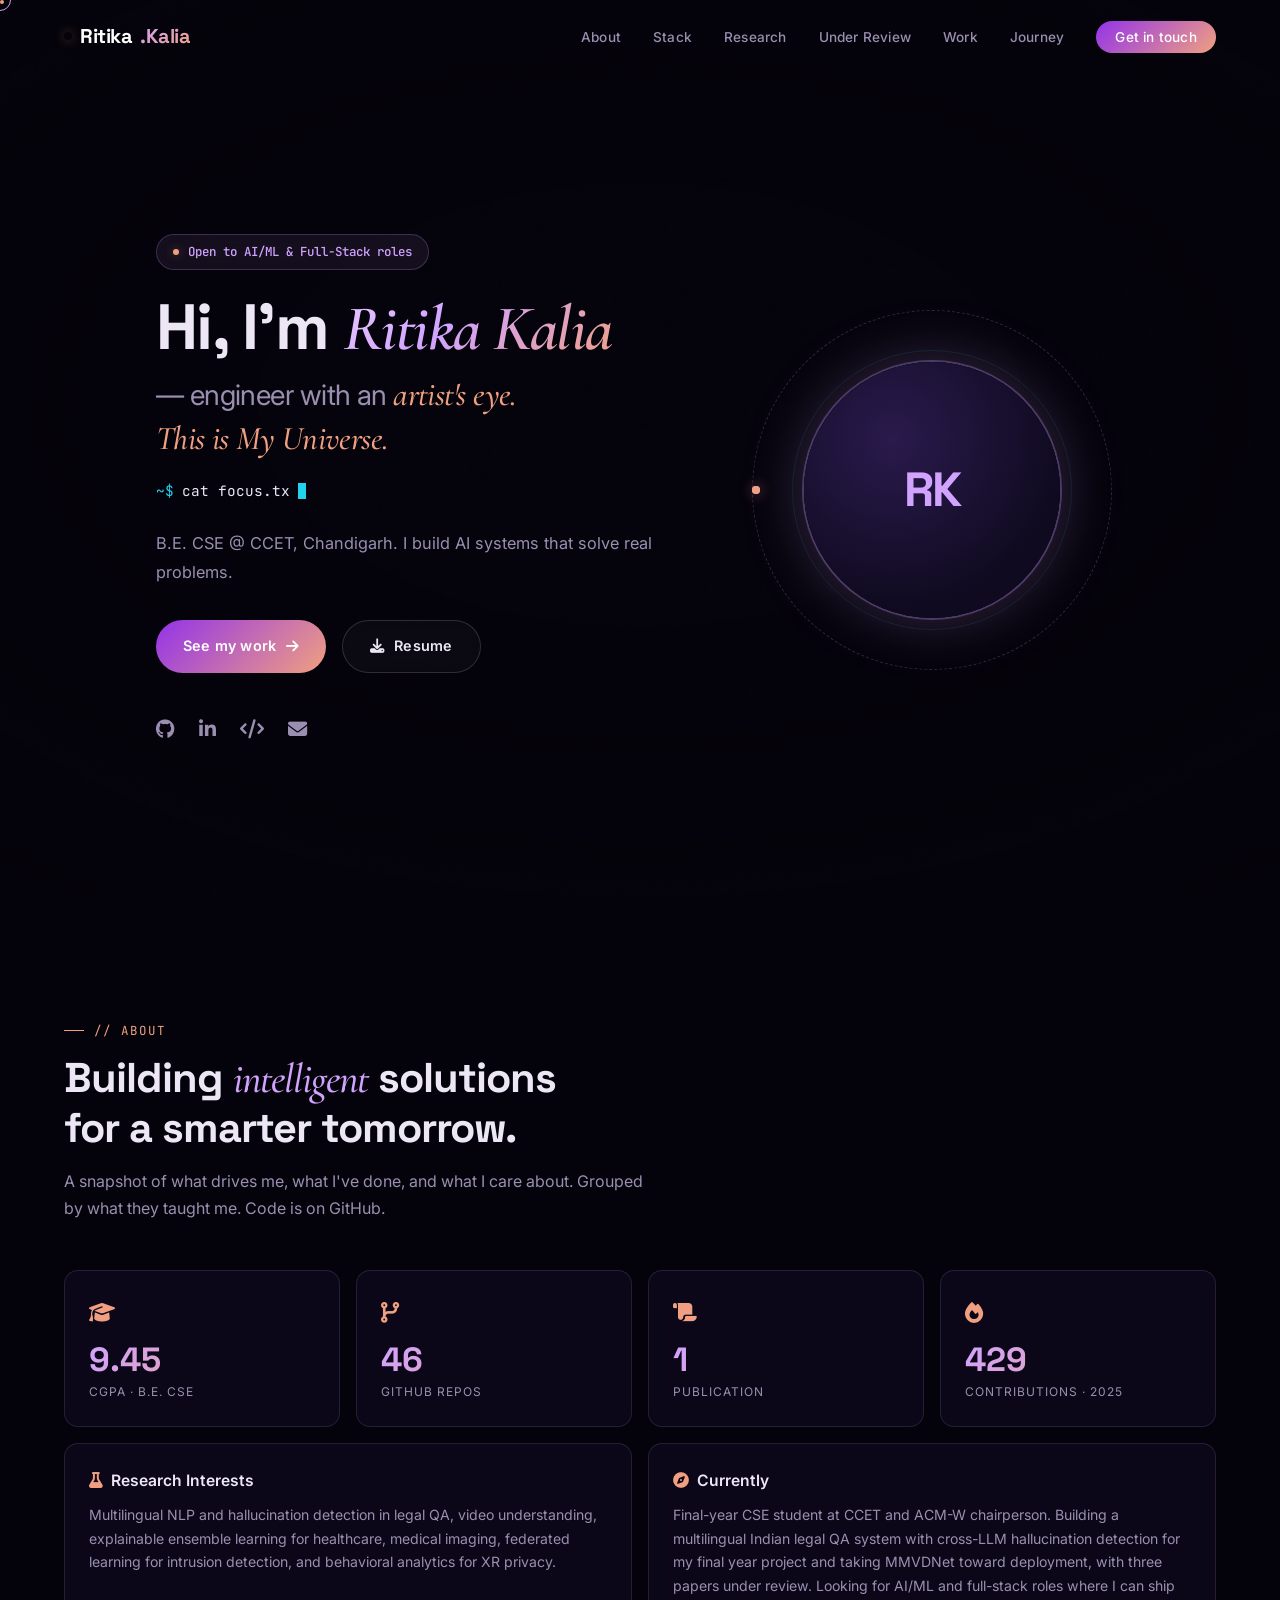
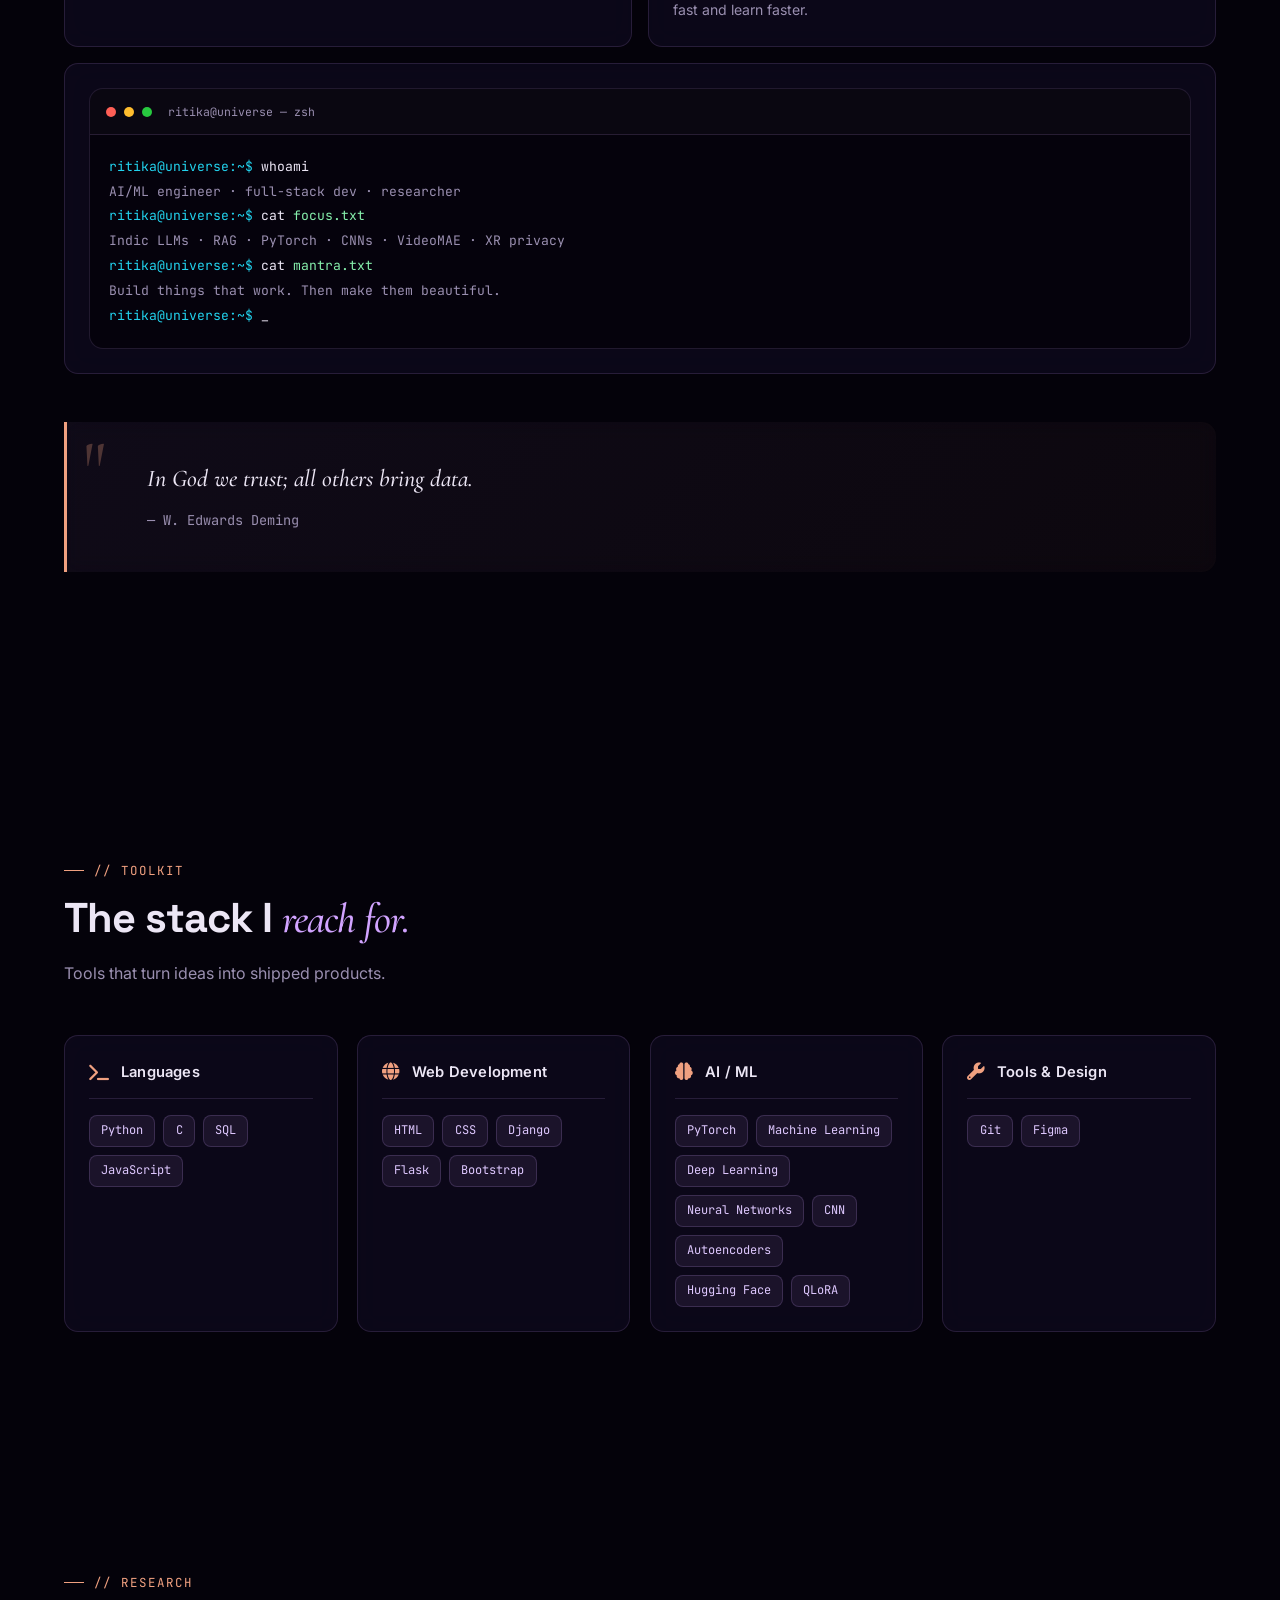
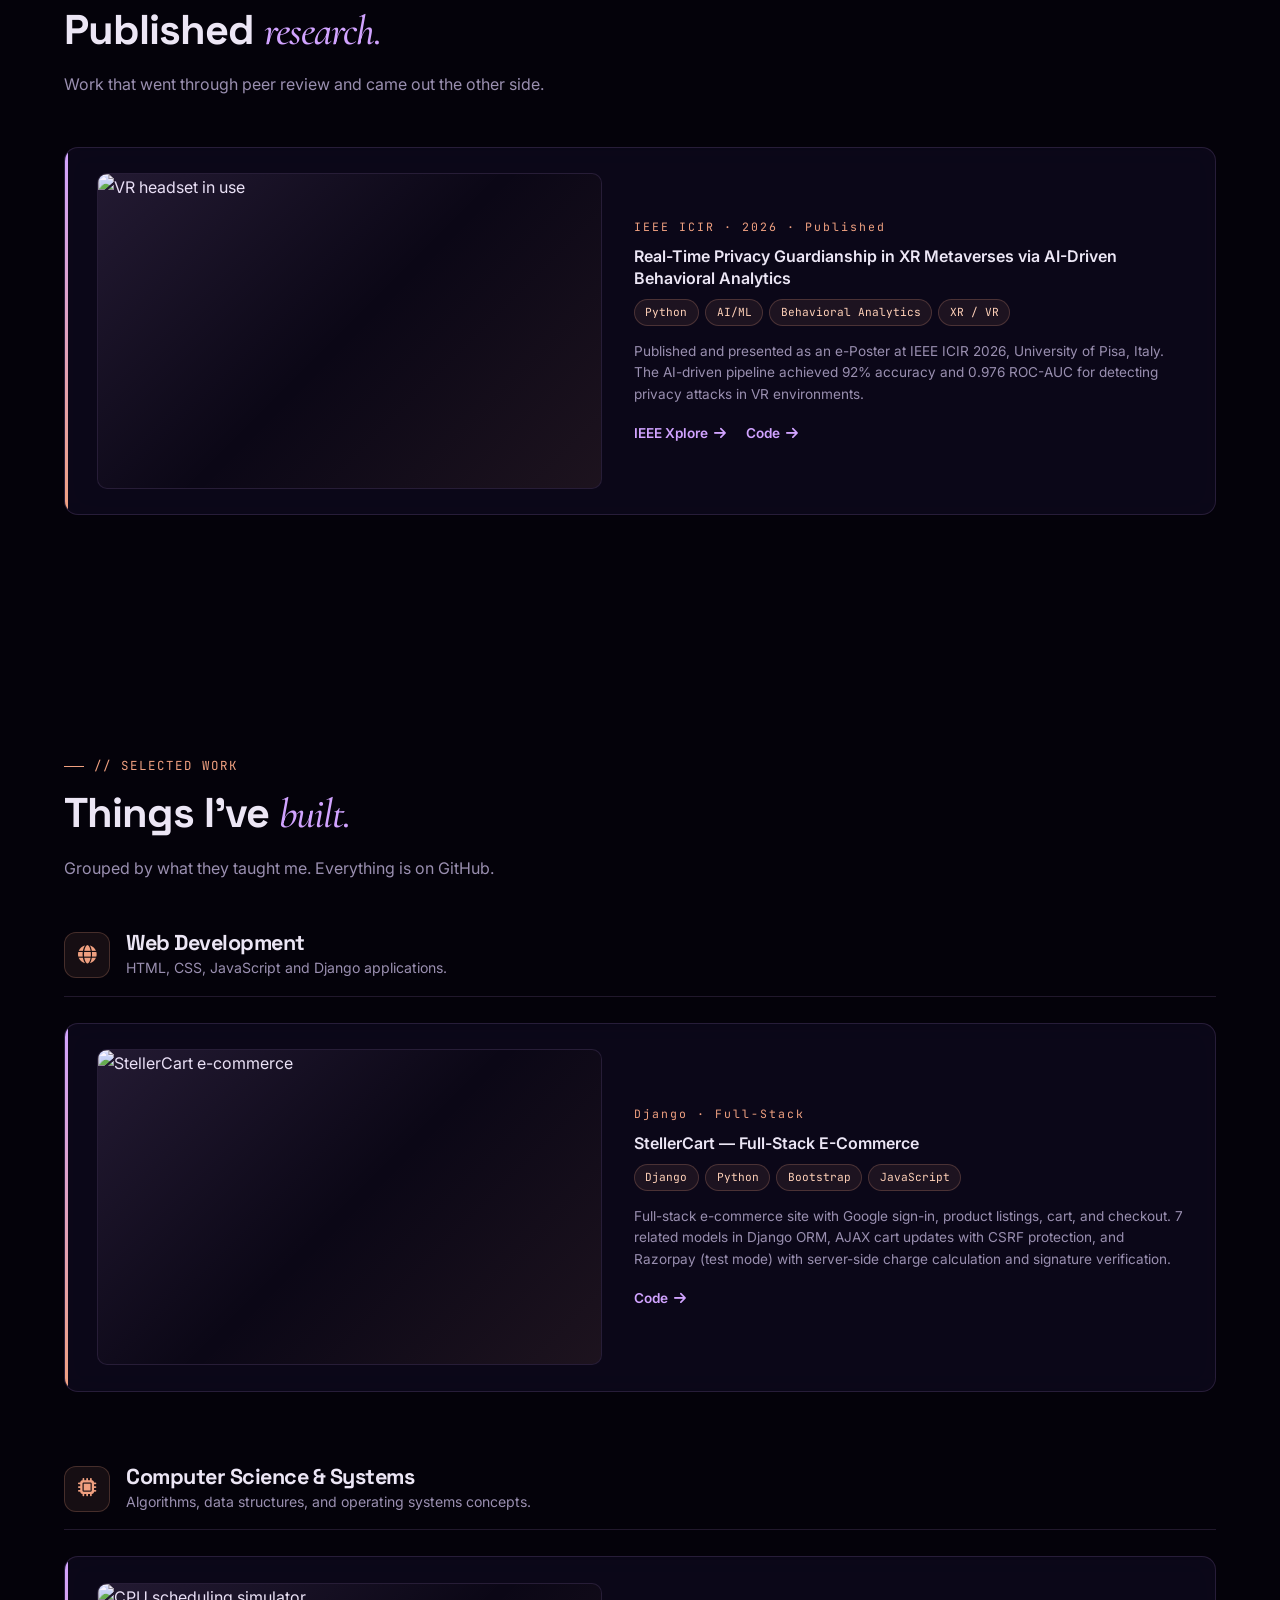
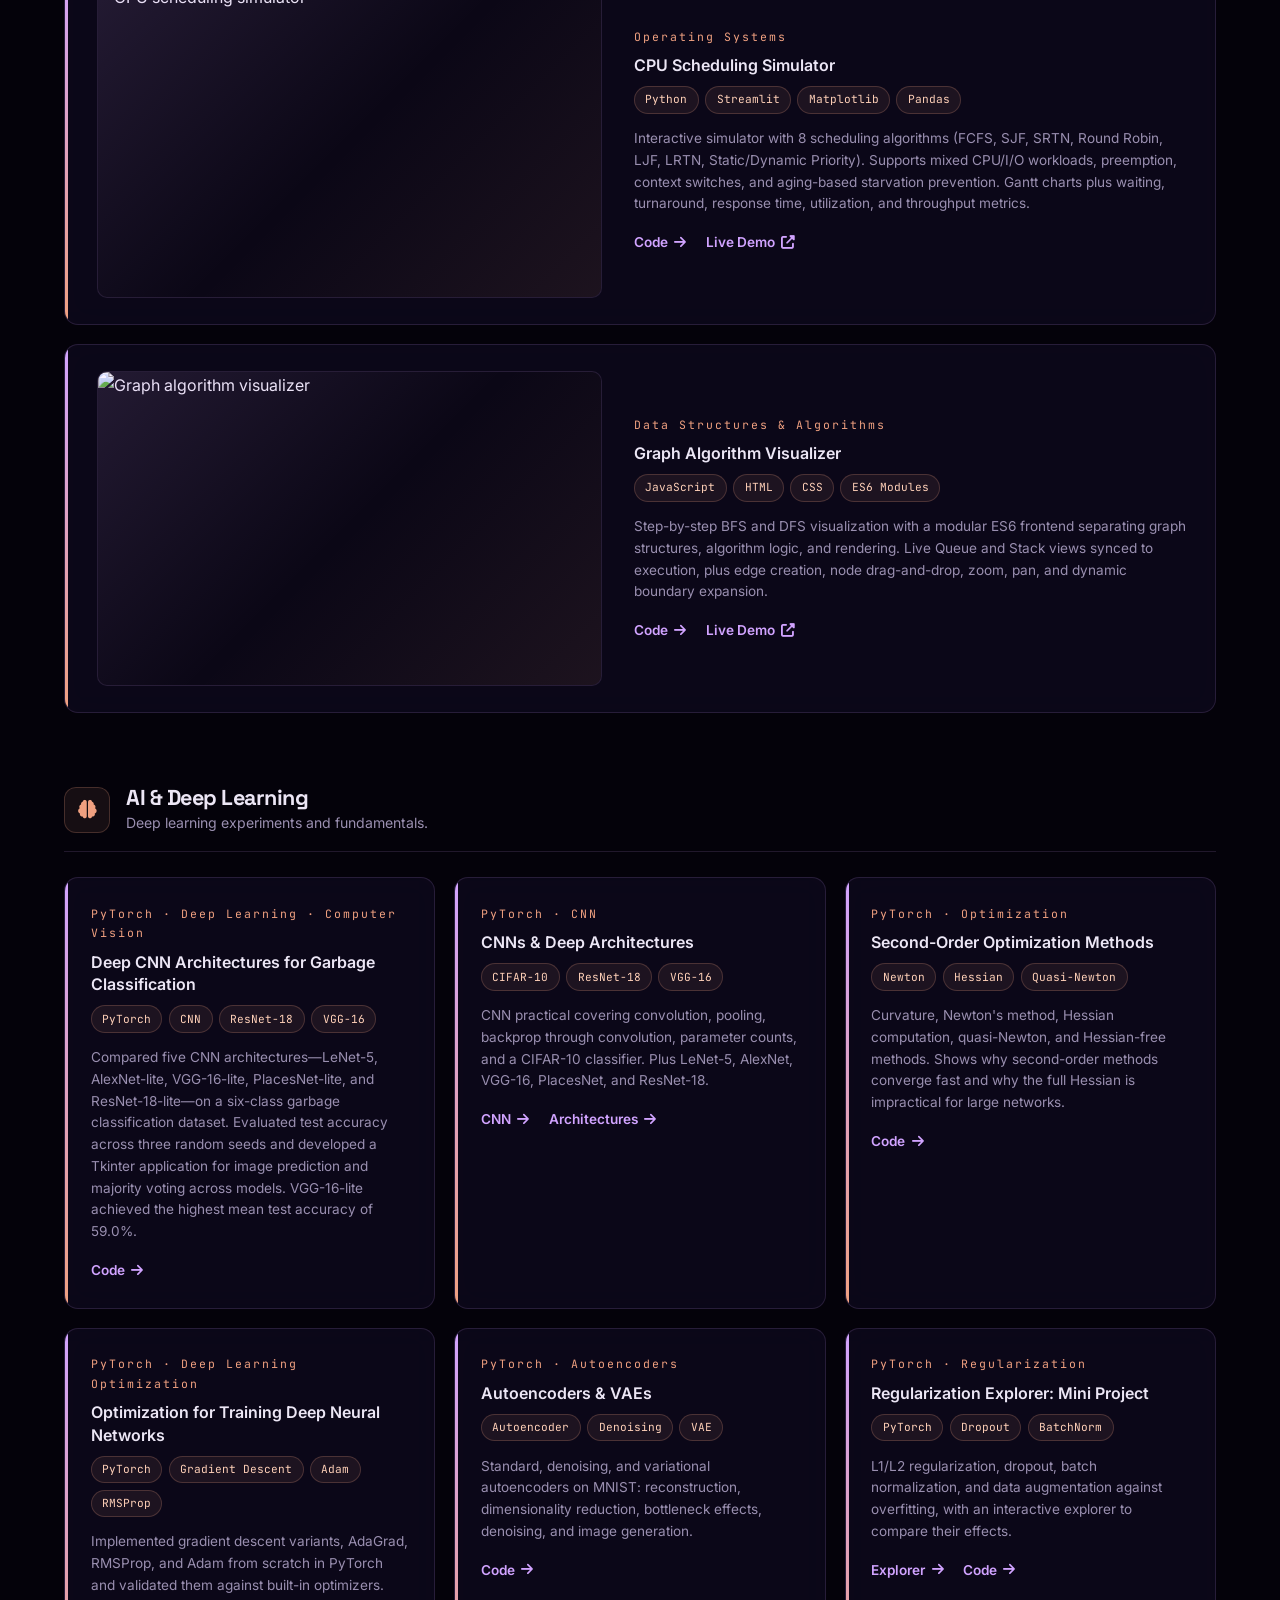
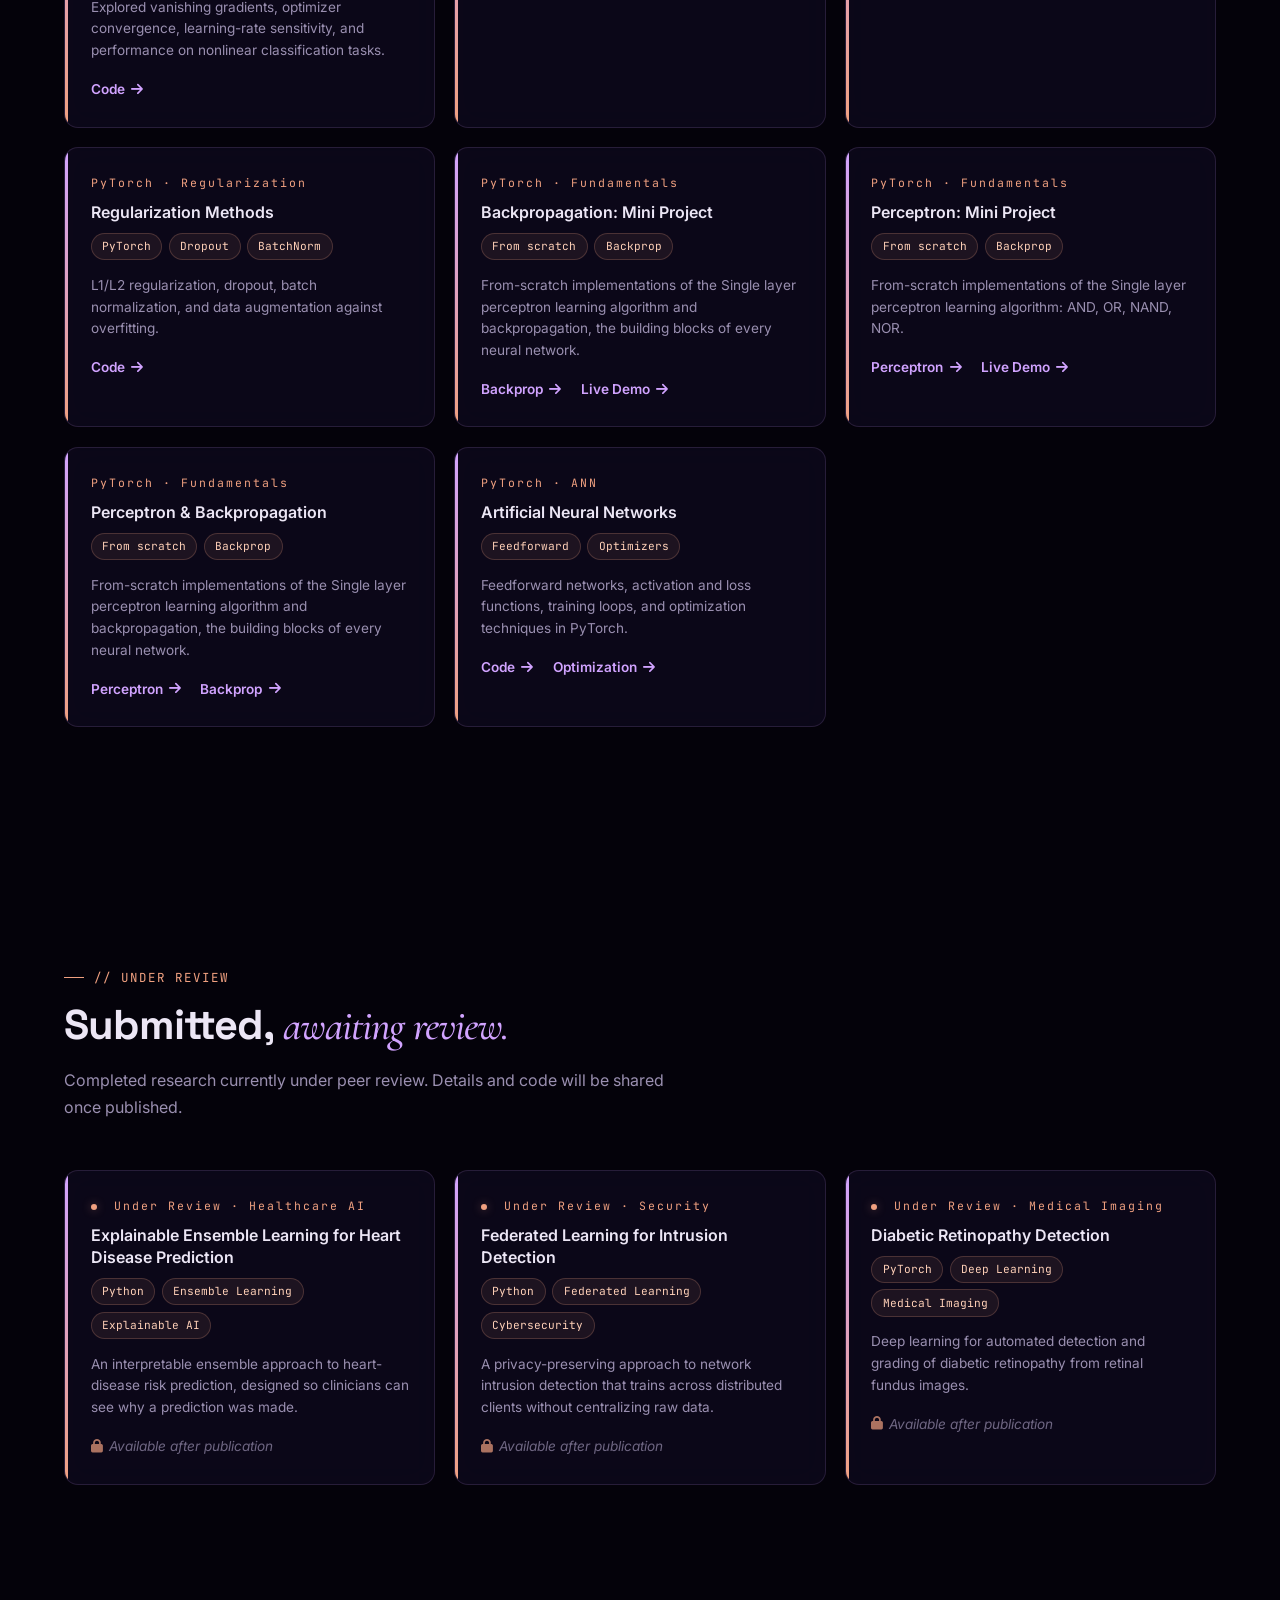
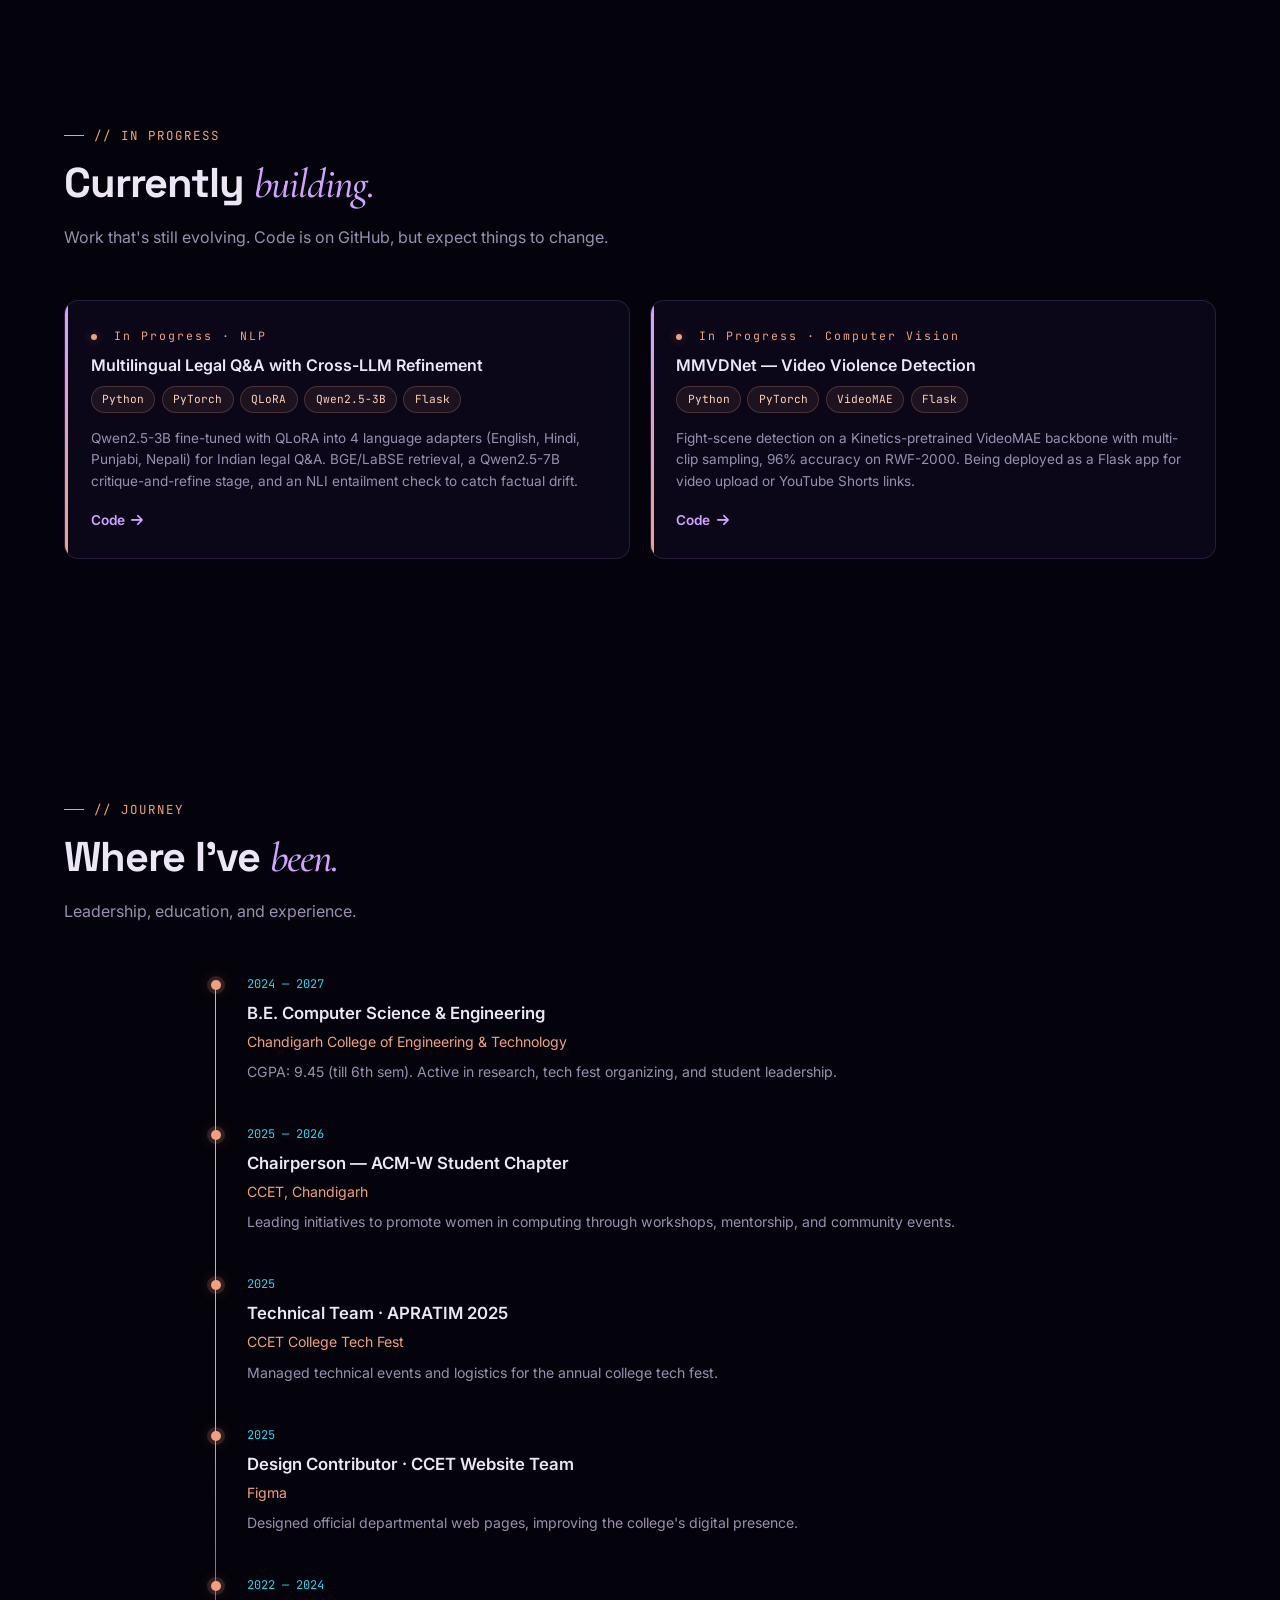
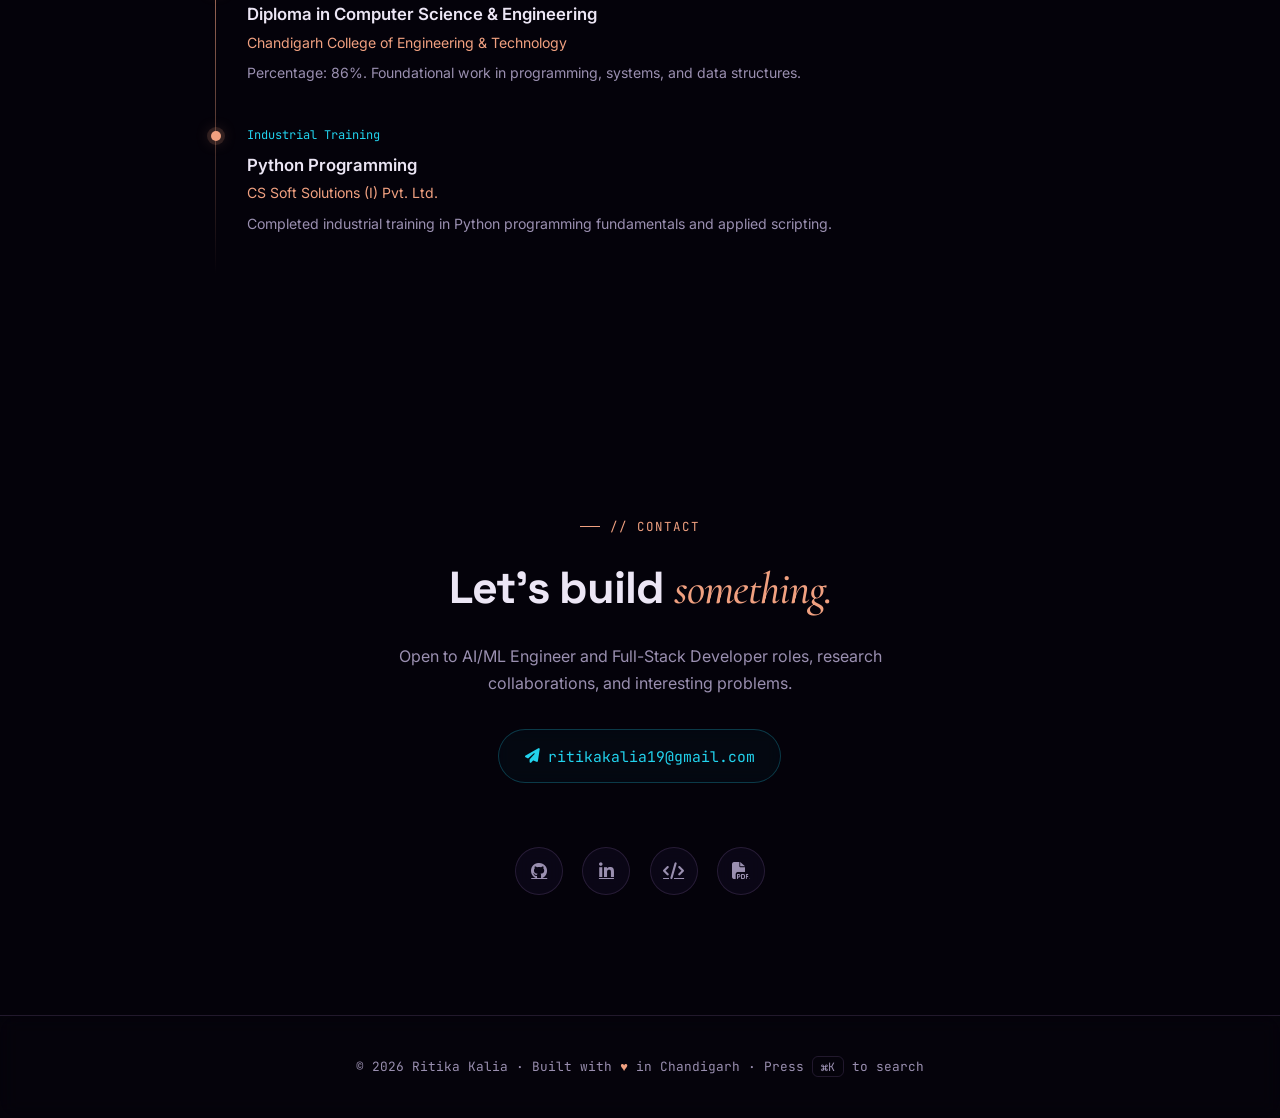
==== index.html @ 965de168 "Update index.html" ====
<!DOCTYPE html>
<html lang="en">

<head>
    <meta charset="UTF-8">
    <meta name="viewport" content="width=device-width, initial-scale=1.0">
    <title>Ritika Kalia · AI/ML Engineer · Building intelligent solutions for a smarter tomorrow</title>
    <meta name="description"
        content="Portfolio of Ritika Kalia — AI/ML Engineer, Researcher, Full-Stack Developer from Chandigarh, India.">
    <link rel="preconnect" href="https://fonts.googleapis.com">
    <link rel="preconnect" href="https://fonts.gstatic.com" crossorigin>
    <link
        href="https://fonts.googleapis.com/css2?family=Cormorant+Garamond:ital,wght@0,400;0,500;0,600;1,400;1,500&family=Inter:wght@300;400;500;600;700&family=JetBrains+Mono:wght@400;500;700&family=Space+Grotesk:wght@400;500;600;700&display=swap"
        rel="stylesheet">
    <link rel="stylesheet" href="https://cdnjs.cloudflare.com/ajax/libs/font-awesome/6.5.1/css/all.min.css">
    <link rel="stylesheet" href="css/style.css">
</head>

<body>

    <canvas id="webgl"></canvas>
    <div class="vignette"></div>

    <div class="cursor"></div>
    <div class="cursor-dot"></div>

    <nav>
        <div class="container nav-inner">
            <a href="#" class="logo"><span class="logo-mark"></span>Ritika<span>.Kalia</span></a>
            <ul class="nav-links">
                <li><a href="#about">About</a></li>
                <li><a href="#stack">Stack</a></li>
                <li><a href="#research">Research</a></li>
                <li><a href="#under-review">Under Review</a></li>
                <li><a href="#projects">Work</a></li>
                <li><a href="#journey">Journey</a></li>
                <li><a href="#contact" class="nav-cta">Get in touch</a></li>
            </ul>
            <button class="menu-btn" aria-label="Menu"><i class="fas fa-bars"></i></button>
        </div>
    </nav>

    <header class="hero">
        <div class="container hero-grid">
            <div class="hero-content reveal">
                <div class="hero-badge"><span class="dot"></span> Open to AI/ML & Full-Stack roles</div>
                <h1>Hi, I'm <span class="name">Ritika Kalia</span>
                    <span class="hero-tagline">— engineer with an <em>artist's eye. <br> This is My Universe.</em></span>
                </h1>
                <div class="hero-tag">
                    <span class="prompt">~$</span>
                    <span class="typed" id="typed"></span>
                    <span class="caret"></span>
                </div>
                <p class="hero-desc">
                    B.E. CSE @ CCET, Chandigarh. I build AI systems that solve real problems.
                </p>
                <div class="hero-btns">
                    <a href="#projects" class="btn btn-primary">See my work <i class="fas fa-arrow-right"></i></a>
                    <a href="resume.pdf" class="btn btn-ghost" download><i class="fas fa-download"></i> Resume</a>
                </div>
                <div class="hero-socials">
                    <a href="https://github.com/RitikaKalia9" target="_blank" rel="noopener" aria-label="GitHub"><i
                            class="fab fa-github"></i></a>
                    <a href="https://www.linkedin.com/in/ritika-kalia-809984330/" target="_blank" rel="noopener"
                        aria-label="LinkedIn"><i class="fab fa-linkedin-in"></i></a>
                    <a href="https://leetcode.com/u/RitikaKalia9/" target="_blank" rel="noopener"
                        aria-label="LeetCode"><i class="fas fa-code"></i></a>
                    <a href="mailto:ritikakalia19@gmail.com" aria-label="Email"><i class="fas fa-envelope"></i></a>
                </div>
            </div>
            <div class="hero-visual reveal reveal-d2">
                <div class="orbit">
                    <div class="orbit-dot"></div>
                    <div class="orbit-dot cyan"></div>
                    <div class="profile-photo">
                        <div class="fallback">RK</div>
                        <img src="images/profile.png" alt="Ritika Kalia" onerror="this.style.display='none'">
                    </div>
                </div>
            </div>
        </div>
    </header>

    <section id="about">
        <div class="container">
            <div class="section-label reveal">// About</div>
            <h2 class="section-title reveal">Building <em>intelligent</em> solutions<br>for a smarter tomorrow.</h2>
            <p class="section-desc reveal">A snapshot of what drives me, what I've done, and what I care about. Grouped
                by what they taught me. Code is on GitHub.</p>

            <div class="bento-grid">
                <div class="bento-item reveal">
                    <div class="bento-icon"><i class="fas fa-graduation-cap"></i></div>
                    <div class="bento-number">9.45</div>
                    <div class="bento-label">CGPA · B.E. CSE</div>
                </div>
                <div class="bento-item reveal reveal-d1">
                    <div class="bento-icon"><i class="fas fa-code-branch"></i></div>
                    <div class="bento-number">46</div>
                    <div class="bento-label">GitHub Repos</div>
                </div>
                <div class="bento-item reveal reveal-d2">
                    <div class="bento-icon"><i class="fas fa-scroll"></i></div>
                    <div class="bento-number">1</div>
                    <div class="bento-label">Publication</div>
                </div>
                <div class="bento-item reveal reveal-d3">
                    <div class="bento-icon"><i class="fas fa-fire"></i></div>
                    <div class="bento-number">429</div>
                    <div class="bento-label">Contributions · 2025</div>
                </div>

                <div class="bento-item span-2 reveal">
                    <div class="bento-title"><i class="fas fa-flask"></i> Research Interests</div>
                    <div class="bento-text">Multilingual NLP and hallucination detection in legal QA, video
                        understanding, explainable ensemble learning for healthcare, medical imaging, federated learning
                        for intrusion detection, and behavioral analytics for XR privacy.</div>
                </div>

                <div class="bento-item span-2 reveal reveal-d1">
                    <div class="bento-title"><i class="fas fa-compass"></i> Currently</div>
                    <div class="bento-text">Final-year CSE student at CCET and ACM-W chairperson. Building a
                        multilingual Indian legal QA system with cross-LLM hallucination detection for my final year
                        project and taking MMVDNet toward deployment, with three papers under review. Looking for AI/ML
                        and full-stack roles where I can ship fast and learn faster.</div>
                </div>

                <div class="bento-item span-4 reveal">
                    <div class="terminal">
                        <div class="terminal-header">
                            <span class="terminal-dot red"></span>
                            <span class="terminal-dot yellow"></span>
                            <span class="terminal-dot green"></span>
                            <span class="terminal-title">ritika@universe — zsh</span>
                        </div>
                        <div class="terminal-body">
                            <span class="terminal-line"><span class="terminal-prompt">ritika@universe:~$</span> <span
                                    class="terminal-cmd">whoami</span></span>
                            <span class="terminal-line terminal-output">AI/ML engineer · full-stack dev ·
                                researcher</span>
                            <span class="terminal-line"><span class="terminal-prompt">ritika@universe:~$</span> <span
                                    class="terminal-cmd">cat</span> <span
                                    class="terminal-string">focus.txt</span></span>
                            <span class="terminal-line terminal-output">Indic LLMs · RAG · PyTorch · CNNs · VideoMAE ·
                                XR privacy</span>
                            <span class="terminal-line"><span class="terminal-prompt">ritika@universe:~$</span> <span
                                    class="terminal-cmd">cat</span> <span
                                    class="terminal-string">mantra.txt</span></span>
                            <span class="terminal-line terminal-output">Build things that work. Then make them
                                beautiful.</span>
                            <span class="terminal-line"><span class="terminal-prompt">ritika@universe:~$</span> <span
                                    class="terminal-cmd">_</span></span>
                        </div>
                    </div>
                </div>
            </div>

            <div class="quote-strip reveal">
                <div class="quote-text">In God we trust; all others bring data.</div>
                <div class="quote-author">— W. Edwards Deming</div>
            </div>
        </div>
    </section>

    <section id="stack">
        <div class="container">
            <div class="section-label reveal">// Toolkit</div>
            <h2 class="section-title reveal">The stack I <em>reach for.</em></h2>
            <p class="section-desc reveal">Tools that turn ideas into shipped products.</p>

            <div class="stack-grid">
                <div class="stack-card reveal">
                    <div class="stack-head"><i class="fas fa-terminal"></i>
                        <h4>Languages</h4>
                    </div>
                    <div class="stack-tags">
                        <span class="stack-tag">Python</span>
                        <span class="stack-tag">C</span>
                        <span class="stack-tag">SQL</span>
                        <span class="stack-tag">JavaScript</span>
                    </div>
                </div>
                <div class="stack-card reveal reveal-d1">
                    <div class="stack-head"><i class="fas fa-globe"></i>
                        <h4>Web Development</h4>
                    </div>
                    <div class="stack-tags">
                        <span class="stack-tag">HTML</span>
                        <span class="stack-tag">CSS</span>
                        <span class="stack-tag">Django</span>
                        <span class="stack-tag">Flask</span>
                        <span class="stack-tag">Bootstrap</span>
                    </div>
                </div>
                <div class="stack-card reveal reveal-d2">
                    <div class="stack-head"><i class="fas fa-brain"></i>
                        <h4>AI / ML</h4>
                    </div>
                    <div class="stack-tags">
                        <span class="stack-tag">PyTorch</span>
                        <span class="stack-tag">Machine Learning</span>
                        <span class="stack-tag">Deep Learning</span>
                        <span class="stack-tag">Neural Networks</span>
                        <span class="stack-tag">CNN</span>
                        <span class="stack-tag">Autoencoders</span>
                        <span class="stack-tag">Hugging Face</span>
                        <span class="stack-tag">QLoRA</span>
                    </div>
                </div>
                <div class="stack-card reveal reveal-d3">
                    <div class="stack-head"><i class="fas fa-wrench"></i>
                        <h4>Tools & Design</h4>
                    </div>
                    <div class="stack-tags">
                        <span class="stack-tag">Git</span>
                        <span class="stack-tag">Figma</span>
                    </div>
                </div>
            </div>
        </div>
    </section>

    <section id="research">
        <div class="container">
            <div class="section-label reveal">// Research</div>
            <h2 class="section-title reveal">Published <em>research.</em></h2>
            <p class="section-desc reveal">Work that went through peer review and came out the other side.</p>
            <div class="pub-grid pub-grid-single">
                <div class="pub-card reveal">
                    <div class="pub-thumb">
                        <img src="https://images.unsplash.com/photo-1622979135225-d2ba269cf1ac?w=900&q=80&auto=format&fit=crop"
                            alt="VR headset in use" loading="lazy">
                    </div>
                    <div class="pub-body">
                        <div class="pub-year">IEEE ICIR · 2026 · Published</div>
                        <div class="pub-title">Real-Time Privacy Guardianship in XR Metaverses via AI-Driven Behavioral
                            Analytics</div>
                        <div class="project-meta">
                            <span class="project-tag">Python</span>
                            <span class="project-tag">AI/ML</span>
                            <span class="project-tag">Behavioral Analytics</span>
                            <span class="project-tag">XR / VR</span>
                        </div>
                        <div class="pub-venue">Published and presented as an e-Poster at IEEE ICIR 2026, University of
                            Pisa, Italy. The AI-driven pipeline achieved 92% accuracy and 0.976 ROC-AUC for detecting
                            privacy attacks in VR environments.</div>
                        <div class="project-links">
                            <a href="https://ieeexplore.ieee.org/document/11628368" target="_blank" rel="noopener">IEEE
                                Xplore <i class="fas fa-arrow-right"></i></a>
                            <a href="https://github.com/RitikaKalia9/Real_Time_Privacy_Guardianship_in_XR_Metaverses_via_AI_Driven_Behavioral_Analytics-"
                                target="_blank" rel="noopener">Code <i class="fas fa-arrow-right"></i></a>
                        </div>
                    </div>
                </div>
            </div>
        </div>
    </section>

    <section id="projects">
        <div class="container">
            <div class="section-label reveal">// Selected Work</div>
            <h2 class="section-title reveal">Things I've <em>built.</em></h2>
            <p class="section-desc reveal">Grouped by what they taught me. Everything is on GitHub.</p>

            <!-- ===================== WEB DEVELOPMENT ===================== -->
            <div class="category" id="cat-web">
                <div class="category-head reveal">
                    <i class="fas fa-globe"></i>
                    <div>
                        <h3>Web Development</h3>
                        <p>HTML, CSS, JavaScript and Django applications.</p>
                    </div>
                </div>
                <div class="pub-grid pub-grid-single">

                    <div class="pub-card reveal">
                        <div class="pub-thumb">
                            <img src="https://images.unsplash.com/photo-1556742049-0cfed4f6a45d?w=900&q=80&auto=format&fit=crop"
                                alt="StellerCart e-commerce" loading="lazy">
                        </div>
                        <div class="pub-body">
                            <div class="pub-year">Django · Full-Stack</div>
                            <div class="pub-title">StellerCart — Full-Stack E-Commerce</div>
                            <div class="project-meta">
                                <span class="project-tag">Django</span>
                                <span class="project-tag">Python</span>
                                <span class="project-tag">Bootstrap</span>
                                <span class="project-tag">JavaScript</span>
                            </div>
                            <div class="pub-venue">Full-stack e-commerce site with Google sign-in, product listings,
                                cart, and checkout. 7 related models in Django ORM, AJAX cart updates with CSRF
                                protection, and Razorpay (test mode) with server-side charge calculation and signature
                                verification.</div>
                            <div class="project-links">
                                <a href="https://github.com/RitikaKalia9/Full-Stack-E-Commerce-Platform-StellerCart-"
                                    target="_blank" rel="noopener">Code <i class="fas fa-arrow-right"></i></a>
                            </div>
                        </div>
                    </div>

                </div>
            </div>

            <!-- ===================== CS & SYSTEMS ===================== -->
            <div class="category" id="cat-systems">
                <div class="category-head reveal">
                    <i class="fas fa-microchip"></i>
                    <div>
                        <h3>Computer Science &amp; Systems</h3>
                        <p>Algorithms, data structures, and operating systems concepts.</p>
                    </div>
                </div>
                <div class="pub-grid pub-grid-single">

                    <div class="pub-card reveal">
                        <div class="pub-thumb">
                            <img src="https://images.unsplash.com/photo-1558494949-ef010cbdcc31?w=900&q=80&auto=format&fit=crop"
                                alt="CPU scheduling simulator" loading="lazy">
                        </div>
                        <div class="pub-body">
                            <div class="pub-year">Operating Systems</div>
                            <div class="pub-title">CPU Scheduling Simulator</div>
                            <div class="project-meta">
                                <span class="project-tag">Python</span>
                                <span class="project-tag">Streamlit</span>
                                <span class="project-tag">Matplotlib</span>
                                <span class="project-tag">Pandas</span>
                            </div>
                            <div class="pub-venue">Interactive simulator with 8 scheduling algorithms (FCFS, SJF, SRTN,
                                Round Robin, LJF, LRTN, Static/Dynamic Priority). Supports mixed CPU/I/O workloads,
                                preemption, context switches, and aging-based starvation prevention. Gantt charts plus
                                waiting, turnaround, response time, utilization, and throughput metrics.</div>
                            <div class="project-links">
                                <a href="https://github.com/RitikaKalia9/CPU-Scheduler" target="_blank"
                                    rel="noopener">Code <i class="fas fa-arrow-right"></i></a>
                                <a href="https://cpu-scheduler-ritika.streamlit.app/" target="_blank"
                                    rel="noopener">Live Demo <i class="fas fa-external-link-alt"></i></a>
                            </div>
                        </div>
                    </div>


                    <div class="pub-card reveal">
                        <div class="pub-thumb">
                            <img src="https://images.unsplash.com/photo-1551288049-bebda4e38f71?w=900&q=80&auto=format&fit=crop"
                                alt="Graph algorithm visualizer" loading="lazy">
                        </div>
                        <div class="pub-body">
                            <div class="pub-year">Data Structures &amp; Algorithms</div>
                            <div class="pub-title">Graph Algorithm Visualizer</div>
                            <div class="project-meta">
                                <span class="project-tag">JavaScript</span>
                                <span class="project-tag">HTML</span>
                                <span class="project-tag">CSS</span>
                                <span class="project-tag">ES6 Modules</span>
                            </div>
                            <div class="pub-venue">Step-by-step BFS and DFS visualization with a modular ES6 frontend
                                separating graph structures, algorithm logic, and rendering. Live Queue and Stack views
                                synced to execution, plus edge creation, node drag-and-drop, zoom, pan, and dynamic
                                boundary expansion.</div>
                            <div class="project-links">
                                <a href="https://github.com/RitikaKalia9/Graph-Visualizer" target="_blank"
                                    rel="noopener">Code <i class="fas fa-arrow-right"></i></a>
                                <a href="https://graph-visualizer-mauve.vercel.app/" target="_blank" rel="noopener">Live
                                    Demo <i class="fas fa-external-link-alt"></i></a>
                            </div>
                        </div>
                    </div>

                </div>
            </div>

            <!-- ===================== AI & DEEP LEARNING ===================== -->
            <div class="category" id="cat-ai">
                <div class="category-head reveal">
                    <i class="fas fa-brain"></i>
                    <div>
                        <h3>AI &amp; Deep Learning</h3>
                        <p>Deep learning experiments and fundamentals.</p>
                    </div>
                </div>
                <div class="pub-grid">





                    <!-- Deep learning experiments -->
                     
                    
                    

             
                    <div class="pub-card reveal">
                        <div class="pub-year">PyTorch · Deep Learning · Computer Vision</div>
                        <div class="pub-title">Deep CNN Architectures for Garbage Classification</div>
                        <div class="project-meta">
                            <span class="project-tag">PyTorch</span>
                            <span class="project-tag">CNN</span>
                            <span class="project-tag">ResNet-18</span>
                            <span class="project-tag">VGG-16</span>
                        </div>
                        <div class="pub-venue">
                            Compared five CNN architectures—LeNet-5, AlexNet-lite, VGG-16-lite,
                            PlacesNet-lite, and ResNet-18-lite—on a six-class garbage
                            classification dataset. Evaluated test accuracy across three random
                            seeds and developed a Tkinter application for image prediction and
                            majority voting across models. VGG-16-lite achieved the highest mean
                            test accuracy of 59.0%.
                        </div>
                        <div class="project-links">
                            <a href="https://github.com/RitikaKalia9/waste_classification_deep_cnn_architectures"
                                target="_blank" rel="noopener">
                                Code <i class="fas fa-arrow-right"></i>
                            </a>
                        </div>
                    </div>

                    
                    

                    <div class="pub-card reveal">
                        <div class="pub-year">PyTorch · CNN</div>
                        <div class="pub-title">CNNs &amp; Deep Architectures</div>
                        <div class="project-meta">
                            <span class="project-tag">CIFAR-10</span>
                            <span class="project-tag">ResNet-18</span>
                            <span class="project-tag">VGG-16</span>
                        </div>
                        <div class="pub-venue">CNN practical covering convolution, pooling, backprop through
                            convolution, parameter counts, and a CIFAR-10 classifier. Plus LeNet-5, AlexNet, VGG-16,
                            PlacesNet, and ResNet-18.</div>
                        <div class="project-links">
                            <a href="https://github.com/RitikaKalia9/CNN" target="_blank" rel="noopener">CNN <i
                                    class="fas fa-arrow-right"></i></a>
                            <a href="https://github.com/RitikaKalia9/Deep-CNN-Architectures-LeNet-5-AlexNet-VGG-16-PlacesNet-ResNet-18"
                                target="_blank" rel="noopener">Architectures <i class="fas fa-arrow-right"></i></a>
                        </div>
                    </div>

                    <div class="pub-card reveal reveal-d1">
                        <div class="pub-year">PyTorch · Optimization</div>
                        <div class="pub-title">Second-Order Optimization Methods</div>
                        <div class="project-meta">
                            <span class="project-tag">Newton</span>
                            <span class="project-tag">Hessian</span>
                            <span class="project-tag">Quasi-Newton</span>
                        </div>
                        <div class="pub-venue">Curvature, Newton's method, Hessian computation, quasi-Newton, and
                            Hessian-free methods. Shows why second-order methods converge fast and why the full Hessian
                            is impractical for large networks.</div>
                        <div class="project-links">
                            <a href="https://github.com/RitikaKalia9/Second-Order-Optimization-Methods" target="_blank"
                                rel="noopener">Code <i class="fas fa-arrow-right"></i></a>
                        </div>
                    </div>

                    

                    <div class="pub-card reveal reveal-d1">
                    <div class="pub-year">PyTorch · Deep Learning Optimization</div>
                    <div class="pub-title">Optimization for Training Deep Neural Networks</div>
                    <div class="project-meta">
                        <span class="project-tag">PyTorch</span>
                        <span class="project-tag">Gradient Descent</span>
                        <span class="project-tag">Adam</span>
                        <span class="project-tag">RMSProp</span>
                    </div>
                    <div class="pub-venue">Implemented gradient descent variants, AdaGrad, RMSProp, and Adam from scratch in PyTorch and validated them against built-in optimizers. Explored vanishing gradients, optimizer convergence, learning-rate sensitivity, and performance on nonlinear classification tasks.</div>
                    <div class="project-links">
                        <a href="https://github.com/RitikaKalia9/optimization_techniques" target="_blank"
                            rel="noopener">Code <i class="fas fa-arrow-right"></i></a>
                    </div>
                    </div>



                    <div class="pub-card reveal reveal-d2">
                        <div class="pub-year">PyTorch · Autoencoders</div>
                        <div class="pub-title">Autoencoders &amp; VAEs</div>
                        <div class="project-meta">
                            <span class="project-tag">Autoencoder</span>
                            <span class="project-tag">Denoising</span>
                            <span class="project-tag">VAE</span>
                        </div>
                        <div class="pub-venue">Standard, denoising, and variational autoencoders on MNIST:
                            reconstruction, dimensionality reduction, bottleneck effects, denoising, and image
                            generation.</div>
                        <div class="project-links">
                            <a href="https://github.com/RitikaKalia9/Autoencoders_in_PyTorch" target="_blank"
                                rel="noopener">Code <i class="fas fa-arrow-right"></i></a>
                        </div>
                    </div>

                    <div class="pub-card reveal">
                        <div class="pub-year">PyTorch · Regularization</div>
                        <div class="pub-title">Regularization Explorer: Mini Project</div>
                        <div class="project-meta">
                            <span class="project-tag">PyTorch</span>
                            <span class="project-tag">Dropout</span>
                            <span class="project-tag">BatchNorm</span>
                        </div>
                        <div class="pub-venue">L1/L2 regularization, dropout, batch normalization, and data augmentation
                            against overfitting, with an interactive explorer to compare their effects.</div>
                        <div class="project-links">
                            <a href="https://regularization-explorer-mwxbxonjxpn55wgmjvfixf.streamlit.app/" target="_blank" rel="noopener">Explorer <i class="fas fa-arrow-right"></i></a>
                            <a href="https://github.com/RitikaKalia9/regularization-explorer" target="_blank"
                                rel="noopener">Code <i class="fas fa-arrow-right"></i></a>
                        </div>
                    </div>
                    
                    <div class="pub-card reveal">
                        <div class="pub-year">PyTorch · Regularization</div>
                        <div class="pub-title">Regularization Methods</div>
                        <div class="project-meta">
                            <span class="project-tag">PyTorch</span>
                            <span class="project-tag">Dropout</span>
                            <span class="project-tag">BatchNorm</span>
                        </div>
                        <div class="pub-venue">L1/L2 regularization, dropout, batch normalization, and data augmentation
                            against overfitting.</div>
                        <div class="project-links">
                            <a href="https://github.com/RitikaKalia9/Regularization_Methods_in_PyTorch" target="_blank"
                                rel="noopener">Code <i class="fas fa-arrow-right"></i></a>
                        </div>
                    </div>


                    <div class="pub-card reveal reveal-d1">
                        <div class="pub-year">PyTorch · Fundamentals</div>
                        <div class="pub-title">Backpropagation: Mini Project</div>
                        <div class="project-meta">
                            <span class="project-tag">From scratch</span>
                            <span class="project-tag">Backprop</span>
                        </div>
                        <div class="pub-venue">From-scratch implementations of the Single layer perceptron learning algorithm and
                            backpropagation, the building blocks of every neural network.</div>
                        <div class="project-links">
                            <a href="https://github.com/RitikaKalia9/mini_project_perceptron" target="_blank"
                                rel="noopener">Backprop <i class="fas fa-arrow-right"></i></a>
                            <a href="https://github.com/RitikaKalia9/backpropagation_miniproject" target="_blank"
                                rel="noopener">Live Demo <i class="fas fa-arrow-right"></i></a>
                        </div>
                    </div>

                    <div class="pub-card reveal reveal-d1">
                        <div class="pub-year">PyTorch · Fundamentals</div>
                        <div class="pub-title">Perceptron: Mini Project </div>
                        <div class="project-meta">
                            <span class="project-tag">From scratch</span>
                            <span class="project-tag">Backprop</span>
                        </div>
                        <div class="pub-venue">From-scratch implementations of the Single layer perceptron learning algorithm: AND, OR, NAND, NOR.</div>
                        <div class="project-links">
                            <a href="https://github.com/RitikaKalia9/mini_project_perceptron" target="_blank"
                                rel="noopener">Perceptron <i class="fas fa-arrow-right"></i></a>
                            <a href="https://rys78ut2ej2rjnb4m6mem4.streamlit.app/" target="_blank"
                                rel="noopener">Live Demo <i class="fas fa-arrow-right"></i></a>
                        </div>
                    </div>


                    
                    <div class="pub-card reveal reveal-d1">
                        <div class="pub-year">PyTorch · Fundamentals</div>
                        <div class="pub-title">Perceptron &amp; Backpropagation</div>
                        <div class="project-meta">
                            <span class="project-tag">From scratch</span>
                            <span class="project-tag">Backprop</span>
                        </div>
                        <div class="pub-venue">From-scratch implementations of the Single layer perceptron learning algorithm and
                            backpropagation, the building blocks of every neural network.</div>
                        <div class="project-links">
                            <a href="https://github.com/RitikaKalia9/mini_project_perceptron" target="_blank"
                                rel="noopener">Perceptron <i class="fas fa-arrow-right"></i></a>
                            <a href="https://github.com/RitikaKalia9/backpropagation_miniproject" target="_blank"
                                rel="noopener">Backprop <i class="fas fa-arrow-right"></i></a>
                        </div>
                    </div>

                    <div class="pub-card reveal reveal-d2">
                        <div class="pub-year">PyTorch · ANN</div>
                        <div class="pub-title">Artificial Neural Networks</div>
                        <div class="project-meta">
                            <span class="project-tag">Feedforward</span>
                            <span class="project-tag">Optimizers</span>
                        </div>
                        <div class="pub-venue">Feedforward networks, activation and loss functions, training loops, and
                            optimization techniques in PyTorch.</div>
                        <div class="project-links">
                            <a href="https://github.com/RitikaKalia9/ANN" target="_blank" rel="noopener">Code <i
                                    class="fas fa-arrow-right"></i></a>
                            <a href="https://github.com/RitikaKalia9/optimization_techniques" target="_blank"
                                rel="noopener">Optimization <i class="fas fa-arrow-right"></i></a>
                        </div>
                    </div>

                </div>
            </div>

        </div>
    </section>

    <section id="under-review">
        <div class="container">
            <div class="section-label reveal">// Under Review</div>
            <h2 class="section-title reveal">Submitted, <em>awaiting review.</em></h2>
            <p class="section-desc reveal">Completed research currently under peer review. Details and code will be
                shared once published.</p>

            <div class="pub-grid">

                <div class="pub-card reveal">
                    <div class="pub-year"><span class="wip-dot"></span> Under Review · Healthcare AI</div>
                    <div class="pub-title">Explainable Ensemble Learning for Heart Disease Prediction</div>
                    <div class="project-meta">
                        <span class="project-tag">Python</span>
                        <span class="project-tag">Ensemble Learning</span>
                        <span class="project-tag">Explainable AI</span>
                    </div>
                    <div class="pub-venue">An interpretable ensemble approach to heart-disease risk prediction, designed
                        so clinicians can see why a prediction was made.</div>
                    <div class="project-links">
                        <span class="locked"><i class="fas fa-lock"></i> Available after publication</span>
                    </div>
                </div>

                <div class="pub-card reveal reveal-d1">
                    <div class="pub-year"><span class="wip-dot"></span> Under Review · Security</div>
                    <div class="pub-title">Federated Learning for Intrusion Detection</div>
                    <div class="project-meta">
                        <span class="project-tag">Python</span>
                        <span class="project-tag">Federated Learning</span>
                        <span class="project-tag">Cybersecurity</span>
                    </div>
                    <div class="pub-venue">A privacy-preserving approach to network intrusion detection that trains
                        across distributed clients without centralizing raw data.</div>
                    <div class="project-links">
                        <span class="locked"><i class="fas fa-lock"></i> Available after publication</span>
                    </div>
                </div>

                <div class="pub-card reveal reveal-d2">
                    <div class="pub-year"><span class="wip-dot"></span> Under Review · Medical Imaging</div>
                    <div class="pub-title">Diabetic Retinopathy Detection</div>
                    <div class="project-meta">
                        <span class="project-tag">PyTorch</span>
                        <span class="project-tag">Deep Learning</span>
                        <span class="project-tag">Medical Imaging</span>
                    </div>
                    <div class="pub-venue">Deep learning for automated detection and grading of diabetic retinopathy
                        from retinal fundus images.</div>
                    <div class="project-links">
                        <span class="locked"><i class="fas fa-lock"></i> Available after publication</span>
                    </div>
                </div>

            </div>
        </div>
    </section>

    <section id="in-progress">
        <div class="container">
            <div class="section-label reveal">// In Progress</div>
            <h2 class="section-title reveal">Currently <em>building.</em></h2>
            <p class="section-desc reveal">Work that's still evolving. Code is on GitHub, but expect things to change.
            </p>

            <div class="pub-grid">

                <div class="pub-card reveal">
                    <div class="pub-year"><span class="wip-dot"></span> In Progress · NLP</div>
                    <div class="pub-title">Multilingual Legal Q&amp;A with Cross-LLM Refinement</div>
                    <div class="project-meta">
                        <span class="project-tag">Python</span>
                        <span class="project-tag">PyTorch</span>
                        <span class="project-tag">QLoRA</span>
                        <span class="project-tag">Qwen2.5-3B</span>
                        <span class="project-tag">Flask</span>
                    </div>
                    <div class="pub-venue">Qwen2.5-3B fine-tuned with QLoRA into 4 language adapters (English, Hindi,
                        Punjabi, Nepali) for Indian legal Q&amp;A. BGE/LaBSE retrieval, a Qwen2.5-7B critique-and-refine
                        stage, and an NLI entailment check to catch factual drift.</div>
                    <div class="project-links">
                        <a href="https://github.com/RitikaKalia9/Multilingual_Legal_Q-A_Cross-LLM_Hallucination_Detection-Refinement"
                            target="_blank" rel="noopener">Code <i class="fas fa-arrow-right"></i></a>
                    </div>
                </div>

                <div class="pub-card reveal reveal-d1">
                    <div class="pub-year"><span class="wip-dot"></span> In Progress · Computer Vision</div>
                    <div class="pub-title">MMVDNet — Video Violence Detection</div>
                    <div class="project-meta">
                        <span class="project-tag">Python</span>
                        <span class="project-tag">PyTorch</span>
                        <span class="project-tag">VideoMAE</span>
                        <span class="project-tag">Flask</span>
                    </div>
                    <div class="pub-venue">Fight-scene detection on a Kinetics-pretrained VideoMAE backbone with
                        multi-clip sampling, 96% accuracy on RWF-2000. Being deployed as a Flask app for video upload or
                        YouTube Shorts links.</div>
                    <div class="project-links">
                        <a href="https://github.com/RitikaKalia9/mvdnet" target="_blank" rel="noopener">Code <i
                                class="fas fa-arrow-right"></i></a>
                    </div>
                </div>

            </div>
        </div>
    </section>



    <section id="journey">
        <div class="container">
            <div class="section-label reveal">// Journey</div>
            <h2 class="section-title reveal">Where I've <em>been.</em></h2>
            <p class="section-desc reveal">Leadership, education, and experience.</p>

            <div class="timeline">
                <div class="timeline-item reveal">
                    <div class="timeline-date">2024 — 2027</div>
                    <div class="timeline-title">B.E. Computer Science & Engineering</div>
                    <div class="timeline-org">Chandigarh College of Engineering & Technology</div>
                    <div class="timeline-desc">CGPA: 9.45 (till 6th sem). Active in research, tech fest organizing, and
                        student leadership.</div>
                </div>
                <div class="timeline-item reveal">
                    <div class="timeline-date">2025 — 2026</div>
                    <div class="timeline-title">Chairperson — ACM-W Student Chapter</div>
                    <div class="timeline-org">CCET, Chandigarh</div>
                    <div class="timeline-desc">Leading initiatives to promote women in computing through workshops,
                        mentorship, and community events.</div>
                </div>
                <div class="timeline-item reveal">
                    <div class="timeline-date">2025</div>
                    <div class="timeline-title">Technical Team · APRATIM 2025</div>
                    <div class="timeline-org">CCET College Tech Fest</div>
                    <div class="timeline-desc">Managed technical events and logistics for the annual college tech fest.
                    </div>
                </div>
                <div class="timeline-item reveal">
                    <div class="timeline-date">2025</div>
                    <div class="timeline-title">Design Contributor · CCET Website Team</div>
                    <div class="timeline-org">Figma</div>
                    <div class="timeline-desc">Designed official departmental web pages, improving the college's digital
                        presence.</div>
                </div>
                <div class="timeline-item reveal">
                    <div class="timeline-date">2022 — 2024</div>
                    <div class="timeline-title">Diploma in Computer Science & Engineering</div>
                    <div class="timeline-org">Chandigarh College of Engineering & Technology</div>
                    <div class="timeline-desc">Percentage: 86%. Foundational work in programming, systems, and data
                        structures.</div>
                </div>
                <div class="timeline-item reveal">
                    <div class="timeline-date">Industrial Training</div>
                    <div class="timeline-title">Python Programming</div>
                    <div class="timeline-org">CS Soft Solutions (I) Pvt. Ltd.</div>
                    <div class="timeline-desc">Completed industrial training in Python programming fundamentals and
                        applied scripting.</div>
                </div>
            </div>
        </div>
    </section>

    <section id="contact" class="contact-section">
        <div class="container">
            <div class="section-label center reveal">// Contact</div>
            <h2 class="contact-title reveal">Let's build <em>something.</em></h2>
            <p class="contact-desc reveal">Open to AI/ML Engineer and Full-Stack Developer roles, research
                collaborations, and interesting problems.</p>
            <a href="mailto:ritikakalia19@gmail.com" class="contact-email reveal"><i class="fas fa-paper-plane"></i>
                ritikakalia19@gmail.com</a>
            <div class="contact-socials reveal">
                <a href="https://github.com/RitikaKalia9" target="_blank" rel="noopener" aria-label="GitHub"><i
                        class="fab fa-github"></i></a>
                <a href="https://www.linkedin.com/in/ritika-kalia-809984330/" target="_blank" rel="noopener"
                    aria-label="LinkedIn"><i class="fab fa-linkedin-in"></i></a>
                <a href="https://leetcode.com/u/RitikaKalia9/" target="_blank" rel="noopener" aria-label="LeetCode"><i
                        class="fas fa-code"></i></a>
                <a href="resume.pdf" download aria-label="Resume"><i class="fas fa-file-pdf"></i></a>
            </div>
        </div>
    </section>

    <footer>
        <div class="container">
            <p>&copy; 2026 Ritika Kalia · Built with <span class="heart">♥</span> in Chandigarh · Press <kbd>⌘K</kbd> to
                search</p>
        </div>
    </footer>

    <div class="cmdk-overlay" id="cmdk">
        <div class="cmdk">
            <input class="cmdk-input" id="cmdkInput" placeholder="Jump to…  try 'projects' or 'github'">
            <ul class="cmdk-list" id="cmdkList"></ul>
            <div class="cmdk-hint"><span>↑↓ navigate · ↵ open · esc close</span><span>⌘K</span></div>
        </div>
    </div>

    <script src="https://unpkg.com/three@0.128.0/build/three.min.js"></script>
    <script src="https://unpkg.com/three@0.128.0/examples/js/shaders/CopyShader.js"></script>
    <script src="https://unpkg.com/three@0.128.0/examples/js/shaders/LuminosityHighPassShader.js"></script>
    <script src="https://unpkg.com/three@0.128.0/examples/js/shaders/BokehShader.js"></script>
    <script src="https://unpkg.com/three@0.128.0/examples/js/postprocessing/EffectComposer.js"></script>
    <script src="https://unpkg.com/three@0.128.0/examples/js/postprocessing/RenderPass.js"></script>
    <script src="https://unpkg.com/three@0.128.0/examples/js/postprocessing/ShaderPass.js"></script>
    <script src="https://unpkg.com/three@0.128.0/examples/js/postprocessing/UnrealBloomPass.js"></script>
    <script src="https://unpkg.com/three@0.128.0/examples/js/postprocessing/BokehPass.js"></script>

    <script src="js/universe.js"></script>
    <script src="js/ui.js"></script>
    <script src="js/cards.js"></script>
</body>

</html>
---- css/style.css ----
* {
  margin: 0;
  padding: 0;
  box-sizing: border-box;
}

:root {
  --bg: #06040d;
  --bg-2: #0b0716;
  --card: #0f0a1f;
  --accent: #d1a3ff;
  --accent-strong: #9333ea;
  --accent-glow: rgba(209, 163, 255, 0.35);
  --accent2: #22d3ee;
  --accent2-glow: rgba(34, 211, 238, 0.3);
  --accent3: #f0a080;
  --accent3-glow: rgba(240, 160, 128, 0.4);
  --text: #ece6f5;
  --text-muted: #9a8fb0;
  --border: rgba(209, 163, 255, 0.14);
  --border-hover: rgba(209, 163, 255, 0.45);
  --radius: 14px;
  --radius-lg: 22px;
}

html {
  scroll-behavior: smooth;
}

html,
body {
  overflow-x: clip;
}

body {
  font-family: 'Inter', sans-serif;
  background: #04020a;
  color: var(--text);
  line-height: 1.7;
  -webkit-font-smoothing: antialiased;
  position: relative;
  min-height: 100vh;
}

/* ============================================================
   WEBGL UNIVERSE
   ============================================================ */
#webgl {
  position: fixed;
  inset: 0;
  width: 100%;
  height: 100%;
  display: block;
  z-index: 0;
  pointer-events: none;
}

.vignette {
  position: fixed;
  inset: 0;
  z-index: 1;
  pointer-events: none;
  background:
    radial-gradient(ellipse 85% 70% at 50% 45%, transparent 35%, rgba(4, 2, 10, 0.5) 78%, rgba(4, 2, 10, 0.85) 100%);
}

body::after {
  content: '';
  position: fixed;
  inset: 0;
  pointer-events: none;
  z-index: 2;
  opacity: 0.06;
  background-image: url("data:image/svg+xml,%3Csvg viewBox='0 0 200 200' xmlns='http://www.w3.org/2000/svg'%3E%3Cfilter id='n'%3E%3CfeTurbulence type='fractalNoise' baseFrequency='0.9'/%3E%3C/filter%3E%3Crect width='100%25' height='100%25' filter='url(%23n)'/%3E%3C/svg%3E");
  mix-blend-mode: overlay;
  animation: grainShift 0.6s steps(3) infinite;
}

@keyframes grainShift {
  0% {
    transform: translate(0, 0);
  }

  33% {
    transform: translate(-3px, 2px);
  }

  66% {
    transform: translate(2px, -3px);
  }

  100% {
    transform: translate(0, 0);
  }
}

/* ============================================================
   CURSOR
   ============================================================ */
.cursor,
.cursor-dot {
  position: fixed;
  pointer-events: none;
  z-index: 9999;
}

.cursor {
  width: 22px;
  height: 22px;
  border: 1.5px solid var(--accent);
  border-radius: 50%;
  transition: transform 0.15s, background 0.15s, border-color 0.15s;
  mix-blend-mode: difference;
}

.cursor.hover {
  transform: scale(2.4);
  background: var(--accent);
  border-color: transparent;
}

.cursor-dot {
  width: 4px;
  height: 4px;
  background: var(--accent3);
  border-radius: 50%;
}

@media (max-width: 768px) {

  .cursor,
  .cursor-dot {
    display: none;
  }
}

.container {
  max-width: 1200px;
  margin: 0 auto;
  padding: 0 1.5rem;
  position: relative;
  z-index: 5;
}

/* ============================================================
   NAV
   ============================================================ */
nav {
  position: fixed;
  top: 0;
  width: 100%;
  z-index: 1000;
  padding: 1.2rem 0;
  transition: all 0.4s ease;
}

nav.scrolled {
  background: rgba(6, 4, 13, 0.7);
  backdrop-filter: blur(20px);
  -webkit-backdrop-filter: blur(20px);
  border-bottom: 1px solid var(--border);
  padding: 0.8rem 0;
}

.nav-inner {
  display: flex;
  justify-content: space-between;
  align-items: center;
}

.logo {
  font-family: 'Space Grotesk', sans-serif;
  font-weight: 700;
  font-size: 1.25rem;
  color: #fff;
  text-decoration: none;
  letter-spacing: -0.5px;
  display: flex;
  align-items: center;
  gap: 0.5rem;
}

.logo-mark {
  width: 8px;
  height: 8px;
  border-radius: 50%;
  background: var(--accent3);
  box-shadow: 0 0 12px var(--accent3-glow);
  animation: pulse 2.4s ease-in-out infinite;
}

@keyframes pulse {

  0%,
  100% {
    opacity: 1;
  }

  50% {
    opacity: 0.4;
  }
}

.logo span {
  background: linear-gradient(135deg, var(--accent), var(--accent3));
  -webkit-background-clip: text;
  -webkit-text-fill-color: transparent;
  background-clip: text;
}

.nav-links {
  display: flex;
  gap: 2rem;
  list-style: none;
  align-items: center;
}

.nav-links a {
  color: var(--text-muted);
  text-decoration: none;
  font-size: 0.85rem;
  font-weight: 500;
  transition: color 0.3s;
  letter-spacing: 0.2px;
}

.nav-links a:hover {
  color: #fff;
}

.nav-cta {
  background: linear-gradient(135deg, var(--accent-strong), var(--accent3));
  color: #fff !important;
  padding: 0.5rem 1.2rem;
  border-radius: 50px;
  font-weight: 600;
  transition: box-shadow 0.3s !important;
}

.nav-cta:hover {
  box-shadow: 0 0 25px var(--accent3-glow);
}

.menu-btn {
  display: none;
  background: none;
  border: none;
  color: #fff;
  font-size: 1.4rem;
  cursor: pointer;
}

/* ============================================================
   HERO
   ============================================================ */
.hero {
  min-height: 100vh;
  display: flex;
  align-items: center;
  padding-top: 80px;
  position: relative;
  z-index: 5;
}

.hero-grid {
  display: grid;
  grid-template-columns: 1.15fr 0.85fr;
  gap: 4rem;
  align-items: center;
}

.hero-badge {
  display: inline-flex;
  align-items: center;
  gap: 0.6rem;
  background: rgba(209, 163, 255, 0.08);
  border: 1px solid rgba(209, 163, 255, 0.22);
  padding: 0.4rem 1rem;
  border-radius: 50px;
  font-size: 0.78rem;
  color: var(--accent);
  font-weight: 500;
  margin-bottom: 1.5rem;
  font-family: 'JetBrains Mono', monospace;
  backdrop-filter: blur(8px);
  -webkit-backdrop-filter: blur(8px);
}

.hero-badge .dot {
  width: 6px;
  height: 6px;
  background: var(--accent3);
  border-radius: 50%;
  animation: pulse 2s infinite;
  box-shadow: 0 0 10px var(--accent3-glow);
}

.hero h1 {
  font-family: 'Space Grotesk', sans-serif;
  font-size: clamp(2.4rem, 5vw, 4rem);
  font-weight: 700;
  line-height: 1.05;
  letter-spacing: -1.5px;
  margin-bottom: 1.2rem;
}

.hero h1 .name {
  background: linear-gradient(135deg, #e8c8ff 0%, #d1a3ff 40%, #f0a080 100%);
  -webkit-background-clip: text;
  -webkit-text-fill-color: transparent;
  background-clip: text;
  font-style: italic;
  font-family: 'Cormorant Garamond', serif;
  font-weight: 600;
  padding-right: 4px;
}

.hero h1 .hero-tagline {
  display: block;
  font-family: 'Inter', sans-serif;
  font-size: 0.44em;
  font-weight: 400;
  letter-spacing: -0.02em;
  color: var(--text-muted);
  margin-top: 0.7rem;
  line-height: 1.3;
}

.hero h1 .hero-tagline em {
  font-family: 'Cormorant Garamond', serif;
  font-style: italic;
  font-weight: 500;
  color: var(--accent3);
  font-size: 1.18em;
  padding-right: 2px;
}

.hero-tag {
  font-family: 'JetBrains Mono', monospace;
  font-size: 0.9rem;
  color: var(--text-muted);
  margin-bottom: 1.6rem;
  display: flex;
  align-items: center;
  gap: 0.5rem;
}

.hero-tag .prompt {
  color: var(--accent2);
}

.hero-tag .typed {
  color: var(--text);
}

.hero-tag .caret {
  background: var(--accent2);
  width: 8px;
  height: 1.1em;
  display: inline-block;
  animation: blink 1s step-end infinite;
}

@keyframes blink {
  50% {
    opacity: 0;
  }
}

.hero-desc {
  color: var(--text-muted);
  font-size: 1.02rem;
  max-width: 520px;
  margin-bottom: 2rem;
  line-height: 1.8;
}

.hero-btns {
  display: flex;
  gap: 1rem;
  flex-wrap: wrap;
  margin-bottom: 2.5rem;
}

.btn {
  display: inline-flex;
  align-items: center;
  gap: 0.6rem;
  padding: 0.85rem 1.7rem;
  border-radius: 50px;
  font-weight: 600;
  font-size: 0.9rem;
  text-decoration: none;
  transition: all 0.3s ease;
  cursor: pointer;
  border: none;
  font-family: inherit;
  letter-spacing: 0.2px;
}

.btn-primary {
  background: linear-gradient(135deg, var(--accent-strong), var(--accent3));
  color: #fff;
  position: relative;
  overflow: hidden;
}

.btn-primary:hover {
  transform: translateY(-2px);
  box-shadow: 0 12px 40px var(--accent3-glow);
}

.btn-ghost {
  background: rgba(255, 255, 255, 0.03);
  color: var(--text);
  border: 1px solid rgba(255, 255, 255, 0.15);
  backdrop-filter: blur(8px);
  -webkit-backdrop-filter: blur(8px);
}

.btn-ghost:hover {
  border-color: var(--accent);
  background: rgba(209, 163, 255, 0.06);
}

.hero-socials {
  display: flex;
  gap: 1.5rem;
}

.hero-socials a {
  color: var(--text-muted);
  font-size: 1.2rem;
  transition: all 0.3s;
}

.hero-socials a:hover {
  color: var(--accent3);
  transform: translateY(-3px);
}

.hero-visual {
  display: flex;
  justify-content: center;
  align-items: center;
}

.orbit {
  position: relative;
  width: 360px;
  height: 360px;
  display: flex;
  align-items: center;
  justify-content: center;
}

.orbit::before,
.orbit::after {
  content: '';
  position: absolute;
  border-radius: 50%;
  border: 1px dashed rgba(209, 163, 255, 0.22);
}

.orbit::before {
  inset: 0;
  animation: spin 40s linear infinite;
}

.orbit::after {
  inset: 40px;
  border-style: solid;
  border-color: rgba(34, 211, 238, 0.1);
  animation: spin 30s linear infinite reverse;
}

@keyframes spin {
  to {
    transform: rotate(360deg);
  }
}

.orbit-dot {
  position: absolute;
  width: 8px;
  height: 8px;
  border-radius: 50%;
  background: var(--accent);
  box-shadow: 0 0 15px var(--accent-glow);
  top: 50%;
  left: 0;
  margin-top: -4px;
  animation: orbit 12s linear infinite;
}

.orbit-dot.cyan {
  background: var(--accent3);
  box-shadow: 0 0 15px var(--accent3-glow);
  animation-duration: 16s;
  animation-direction: reverse;
}

@keyframes orbit {
  to {
    transform: rotate(360deg) translateX(180px) rotate(-360deg);
  }
}

.profile-photo {
  width: 260px;
  height: 260px;
  border-radius: 50%;
  overflow: hidden;
  position: relative;
  border: 2px solid rgba(209, 163, 255, 0.32);
  box-shadow: 0 0 60px rgba(209, 163, 255, 0.25), inset 0 0 40px rgba(240, 160, 128, 0.08);
  background: var(--card);
}

.profile-photo img {
  width: 100%;
  height: 100%;
  object-fit: cover;
  display: block;
}

.profile-photo .fallback {
  position: absolute;
  inset: 0;
  display: flex;
  align-items: center;
  justify-content: center;
  font-family: 'Space Grotesk', sans-serif;
  font-size: 3rem;
  font-weight: 700;
  background: radial-gradient(circle at 35% 30%, #2a1a4d, #0f0a1f 70%);
  color: var(--accent);
  letter-spacing: -2px;
}

/* ============================================================
   SECTIONS
   ============================================================ */
section {
  padding: 120px 0;
  position: relative;
  z-index: 5;
}

.section-label {
  font-family: 'JetBrains Mono', monospace;
  font-size: 0.78rem;
  color: var(--accent3);
  letter-spacing: 2px;
  text-transform: uppercase;
  margin-bottom: 0.8rem;
  display: flex;
  align-items: center;
  gap: 0.6rem;
}

.section-label::before {
  content: '';
  width: 20px;
  height: 1px;
  background: var(--accent3);
}

.section-title {
  font-family: 'Space Grotesk', sans-serif;
  font-size: clamp(1.9rem, 3.6vw, 2.6rem);
  font-weight: 700;
  letter-spacing: -1px;
  margin-bottom: 1rem;
  line-height: 1.15;
}

.section-title em {
  font-family: 'Cormorant Garamond', serif;
  font-style: italic;
  color: var(--accent);
  font-weight: 500;
}

.section-desc {
  color: var(--text-muted);
  max-width: 600px;
  margin-bottom: 3rem;
  font-size: 1rem;
}

.quote-strip {
  margin: 3rem 0;
  padding: 2.5rem;
  background: linear-gradient(135deg, rgba(209, 163, 255, 0.06), rgba(240, 160, 128, 0.04));
  border-left: 3px solid var(--accent3);
  border-radius: 0 var(--radius) var(--radius) 0;
  position: relative;
  backdrop-filter: blur(10px);
  -webkit-backdrop-filter: blur(10px);
}

.quote-strip::before {
  content: '"';
  position: absolute;
  top: 0.5rem;
  left: 1rem;
  font-family: 'Cormorant Garamond', serif;
  font-size: 5rem;
  line-height: 1;
  color: var(--accent3);
  opacity: 0.28;
}

.quote-text {
  font-family: 'Cormorant Garamond', serif;
  font-size: 1.5rem;
  font-weight: 500;
  font-style: italic;
  color: var(--text);
  margin-bottom: 0.8rem;
  padding-left: 2.5rem;
  line-height: 1.4;
}

.quote-author {
  font-family: 'JetBrains Mono', monospace;
  font-size: 0.85rem;
  color: var(--text-muted);
  padding-left: 2.5rem;
}

/* ============================================================
   BENTO
   ============================================================ */
.bento-grid {
  display: grid;
  grid-template-columns: repeat(4, 1fr);
  grid-auto-rows: minmax(120px, auto);
  gap: 1rem;
}

.bento-item {
  background: rgba(15, 10, 31, 0.72);
  backdrop-filter: blur(14px);
  -webkit-backdrop-filter: blur(14px);
  border: 1px solid var(--border);
  border-radius: var(--radius);
  padding: 1.5rem;
  transition: all 0.4s ease;
  position: relative;
  overflow: hidden;
}

.bento-item::before {
  content: '';
  position: absolute;
  top: 0;
  left: 0;
  right: 0;
  height: 1px;
  background: linear-gradient(90deg, transparent, var(--accent3), transparent);
  opacity: 0;
  transition: opacity 0.4s;
}

.bento-item:hover::before {
  opacity: 1;
}

.bento-item:hover {
  border-color: var(--border-hover);
  transform: translateY(-4px);
  box-shadow: 0 20px 60px rgba(0, 0, 0, 0.4), 0 0 40px rgba(240, 160, 128, 0.08);
}

.bento-item.span-2 {
  grid-column: span 2;
}

.bento-item.span-3 {
  grid-column: span 3;
}

.bento-item.span-4 {
  grid-column: span 4;
}

.bento-icon {
  font-size: 1.3rem;
  margin-bottom: 0.8rem;
  color: var(--accent3);
}

.bento-number {
  font-family: 'Space Grotesk', sans-serif;
  font-size: 2.1rem;
  font-weight: 700;
  background: linear-gradient(135deg, var(--accent), var(--accent3));
  -webkit-background-clip: text;
  -webkit-text-fill-color: transparent;
  background-clip: text;
  line-height: 1;
  margin-bottom: 0.3rem;
}

.bento-label {
  font-size: 0.75rem;
  color: var(--text-muted);
  text-transform: uppercase;
  letter-spacing: 1px;
}

.bento-title {
  font-size: 0.98rem;
  font-weight: 600;
  margin-bottom: 0.5rem;
  display: flex;
  align-items: center;
  gap: 0.5rem;
}

.bento-title i {
  color: var(--accent3);
}

.bento-text {
  color: var(--text-muted);
  font-size: 0.88rem;
  line-height: 1.7;
}

.terminal {
  background: rgba(5, 3, 12, 0.9);
  border: 1px solid var(--border);
  border-radius: var(--radius);
  overflow: hidden;
  font-family: 'JetBrains Mono', monospace;
  font-size: 0.82rem;
  position: relative;
}

.terminal-header {
  display: flex;
  align-items: center;
  gap: 0.5rem;
  padding: 0.8rem 1rem;
  background: rgba(255, 255, 255, 0.02);
  border-bottom: 1px solid var(--border);
}

.terminal-dot {
  width: 10px;
  height: 10px;
  border-radius: 50%;
}

.terminal-dot.red {
  background: #ff5f56;
}

.terminal-dot.yellow {
  background: #ffbd2e;
}

.terminal-dot.green {
  background: #27c93f;
}

.terminal-title {
  margin-left: 0.5rem;
  color: var(--text-muted);
  font-size: 0.72rem;
}

.terminal-body {
  padding: 1.2rem;
  line-height: 1.9;
}

.terminal-line {
  display: block;
}

.terminal-prompt {
  color: var(--accent2);
}

.terminal-cmd {
  color: var(--text);
}

.terminal-output {
  color: var(--text-muted);
}

.terminal-string {
  color: #86efac;
}

/* ============================================================
   STACK
   ============================================================ */
.stack-grid {
  display: grid;
  grid-template-columns: repeat(auto-fit, minmax(220px, 1fr));
  gap: 1.2rem;
}

.stack-card {
  background: rgba(15, 10, 31, 0.72);
  backdrop-filter: blur(14px);
  -webkit-backdrop-filter: blur(14px);
  border: 1px solid var(--border);
  border-radius: var(--radius);
  padding: 1.5rem;
  transition: all 0.4s ease;
  position: relative;
}

.stack-card:hover {
  border-color: var(--border-hover);
  transform: translateY(-4px);
  box-shadow: 0 20px 60px rgba(0, 0, 0, 0.3);
}

.stack-head {
  display: flex;
  align-items: center;
  gap: 0.75rem;
  margin-bottom: 1rem;
  padding-bottom: 0.8rem;
  border-bottom: 1px solid var(--border);
}

.stack-head i {
  font-size: 1.1rem;
  color: var(--accent3);
}

.stack-head h4 {
  font-size: 0.92rem;
  font-weight: 600;
  letter-spacing: 0.2px;
}

.stack-tags {
  display: flex;
  flex-wrap: wrap;
  gap: 0.5rem;
}

.stack-tag {
  background: rgba(209, 163, 255, 0.08);
  border: 1px solid rgba(209, 163, 255, 0.18);
  color: #dfc8ff;
  padding: 0.3rem 0.7rem;
  border-radius: 8px;
  font-size: 0.75rem;
  font-family: 'JetBrains Mono', monospace;
  transition: all 0.3s;
}

.stack-tag:hover {
  background: rgba(240, 160, 128, 0.14);
  border-color: var(--accent3);
  color: #ffe0d0;
}

/* ============================================================
   PROJECTS
   ============================================================ */
.projects-list {
  display: flex;
  flex-direction: column;
  gap: 2rem;
  padding-bottom: 20vh;
}

.project-item {
  position: sticky;
  top: calc(100px + var(--i, 0) * 16px);
  z-index: calc(1 + var(--i, 0));

  --mx: 50%;
  --my: 50%;

  background: linear-gradient(145deg, rgba(15, 10, 31, 0.9) 0%, rgba(12, 8, 25, 0.94) 100%);
  backdrop-filter: blur(16px);
  -webkit-backdrop-filter: blur(16px);
  border: 1px solid var(--border);
  border-radius: var(--radius-lg);
  padding: 2rem;
  display: grid;
  grid-template-columns: 1fr 1fr;
  gap: 2.5rem;
  align-items: center;
  box-shadow: 0 20px 60px rgba(0, 0, 0, 0.5);
  transition: border-color 0.4s ease, box-shadow 0.4s ease;
  transform: none;
}

.project-item:hover {
  border-color: var(--border-hover);
  box-shadow: 0 30px 80px rgba(0, 0, 0, 0.6), 0 0 60px rgba(240, 160, 128, 0.1);
}

.project-item.reveal {
  opacity: 0;
  transform: none;
  transition:
    opacity 0.8s cubic-bezier(0.16, 1, 0.3, 1),
    border-color 0.4s ease,
    box-shadow 0.4s ease;
}

.project-item.reveal.active {
  opacity: 1;
  transform: none;
}

.project-item .card-spotlight {
  opacity: 0;
  transition: opacity 0.35s ease;
}

.project-item:hover .card-spotlight {
  opacity: 1;
}

.project-num {
  font-family: 'JetBrains Mono', monospace;
  font-size: 0.75rem;
  color: var(--accent2);
  letter-spacing: 2px;
  margin-bottom: 0.8rem;
}

.project-title {
  font-family: 'Space Grotesk', sans-serif;
  font-size: 1.5rem;
  font-weight: 700;
  letter-spacing: -0.5px;
  line-height: 1.2;
  margin-bottom: 0.8rem;
}

.project-meta {
  display: flex;
  flex-wrap: wrap;
  gap: 0.4rem;
  margin-bottom: 1.1rem;
}

.project-tag {
  background: rgba(240, 160, 128, 0.08);
  border: 1px solid rgba(240, 160, 128, 0.22);
  color: #ffd0b8;
  padding: 0.2rem 0.65rem;
  border-radius: 50px;
  font-size: 0.7rem;
  font-family: 'JetBrains Mono', monospace;
}

.project-desc {
  color: var(--text-muted);
  font-size: 0.92rem;
  line-height: 1.75;
  margin-bottom: 1.4rem;
}

.project-links {
  display: flex;
  gap: 1.2rem;
  flex-wrap: wrap;
}

.project-links a {
  color: var(--accent);
  text-decoration: none;
  font-size: 0.85rem;
  font-weight: 600;
  display: inline-flex;
  align-items: center;
  gap: 0.4rem;
  transition: all 0.3s;
}

.project-links a:hover {
  color: var(--accent3);
  gap: 0.7rem;
}

.project-visual {
  border-radius: var(--radius);
  overflow: hidden;
  aspect-ratio: 16/10;
  background: var(--bg-2);
  border: 1px solid var(--border);
  position: relative;
}

.project-visual img {
  width: 100%;
  height: 100%;
  object-fit: cover;
  transition: transform 0.7s ease;
  display: block;
}

.project-visual:hover img {
  transform: scale(1.04);
}

.project-visual::after {
  content: '';
  position: absolute;
  inset: 0;
  background: linear-gradient(135deg, rgba(209, 163, 255, 0.1), transparent 50%, rgba(240, 160, 128, 0.06));
  pointer-events: none;
  z-index: 3;
}

/* ============================================================
   PUBLICATIONS
   ============================================================ */
.pub-grid {
  display: grid;
  grid-template-columns: repeat(auto-fit, minmax(320px, 1fr));
  gap: 1.2rem;
}

.pub-card {
  background: rgba(15, 10, 31, 0.72);
  backdrop-filter: blur(14px);
  -webkit-backdrop-filter: blur(14px);
  border: 1px solid var(--border);
  border-radius: var(--radius);
  padding: 1.6rem;
  transition: all 0.4s ease;
  position: relative;
  overflow: hidden;
}

.pub-card::before {
  content: '';
  position: absolute;
  top: 0;
  left: 0;
  width: 3px;
  height: 100%;
  background: linear-gradient(180deg, var(--accent), var(--accent3));
}

.pub-card:hover {
  border-color: var(--border-hover);
  transform: translateY(-4px);
}

.pub-year {
  font-family: 'JetBrains Mono', monospace;
  font-size: 0.72rem;
  color: var(--accent3);
  letter-spacing: 2px;
  margin-bottom: 0.5rem;
}

.pub-title {
  font-size: 1rem;
  font-weight: 600;
  line-height: 1.4;
  margin-bottom: 0.6rem;
}

.pub-venue {
  color: var(--text-muted);
  font-size: 0.85rem;
  line-height: 1.6;
}

.pub-card .project-links {
  margin-top: 1rem;
}

.locked {
  display: inline-flex;
  align-items: center;
  gap: 6px;
  font-size: 0.85rem;
  color: var(--text-muted);
  opacity: 0.7;
  font-style: italic;
}

.locked i {
  color: var(--accent3);
}

/* Optional image on top of any pub-card */
.pub-thumb {
  position: relative;
  aspect-ratio: 16 / 9;
  margin: -0.2rem 0 1.2rem;
  border-radius: 10px;
  overflow: hidden;
  border: 1px solid var(--border);
  background: var(--bg-2);
}

.pub-thumb img {
  width: 100%;
  height: 100%;
  object-fit: cover;
  display: block;
  transition: transform 0.7s ease;
}

.pub-card:hover .pub-thumb img {
  transform: scale(1.05);
}

/* tint overlay + light sweep on hover, same look as the old project images */
.pub-thumb::after {
  content: '';
  position: absolute;
  inset: 0;
  pointer-events: none;
  background: linear-gradient(135deg, rgba(209, 163, 255, 0.12), transparent 50%, rgba(240, 160, 128, 0.08));
}

.pub-thumb::before {
  content: '';
  position: absolute;
  inset: 0;
  z-index: 2;
  pointer-events: none;
  background: linear-gradient(115deg, transparent 35%, rgba(255, 255, 255, 0.16) 50%, transparent 65%);
  transform: translateX(-120%);
  transition: transform 0.85s cubic-bezier(0.4, 0, 0.2, 1);
}

/* Research: image left, text right */
.pub-grid-single .pub-card {
  display: grid;
  grid-template-columns: 1fr 1.1fr;
  gap: 2rem;
  align-items: center;
  padding: 1.6rem 1.6rem 1.6rem 2rem;
}

.pub-grid-single .pub-thumb {
  margin: 0;
  aspect-ratio: 16 / 10;
}

.pub-grid-single {
  grid-template-columns: 1fr;
}

@media (max-width: 768px) {
  .pub-grid-single .pub-card {
    grid-template-columns: 1fr;
    gap: 1.2rem;
    padding: 1.6rem;
  }
}

.pub-card:hover .pub-thumb::before {
  transform: translateX(120%);
}

/* IN PROGRESS */
.wip-dot {
  display: inline-block;
  width: 6px;
  height: 6px;
  border-radius: 50%;
  background: var(--accent3);
  box-shadow: 0 0 10px var(--accent3-glow);
  margin-right: 0.5rem;
  vertical-align: middle;
  animation: pulse 2s ease-in-out infinite;
}

/* ============================================================
   PROJECT CATEGORIES
   ============================================================ */
.category {
  margin-bottom: 4.5rem;
  scroll-margin-top: 100px;
}

.category:last-child {
  margin-bottom: 0;
}

.category-head {
  display: flex;
  align-items: center;
  gap: 1rem;
  margin-bottom: 1.6rem;
  padding-bottom: 1rem;
  border-bottom: 1px solid var(--border);
}

.category-head>i {
  width: 46px;
  height: 46px;
  flex-shrink: 0;
  display: flex;
  align-items: center;
  justify-content: center;
  border-radius: 12px;
  font-size: 1.15rem;
  color: var(--accent3);
  background: rgba(240, 160, 128, 0.08);
  border: 1px solid rgba(240, 160, 128, 0.22);
}

.category-head h3 {
  font-family: 'Space Grotesk', sans-serif;
  font-size: 1.35rem;
  font-weight: 700;
  letter-spacing: -0.5px;
  line-height: 1.2;
}

.category-head p {
  color: var(--text-muted);
  font-size: 0.88rem;
}

.pub-card .project-meta {
  margin: 0.2rem 0 0.9rem;
}

.wip-dot {
  display: inline-block;
  width: 6px;
  height: 6px;
  border-radius: 50%;
  background: var(--accent3);
  box-shadow: 0 0 10px var(--accent3-glow);
  margin-right: 0.5rem;
  vertical-align: middle;
  animation: pulse 2s ease-in-out infinite;
}

/* ============================================================
   TIMELINE
   ============================================================ */
.timeline {
  position: relative;
  max-width: 850px;
  margin: 0 auto;
  padding-left: 2rem;
}

.timeline::before {
  content: '';
  position: absolute;
  left: 0;
  top: 8px;
  bottom: 0;
  width: 1px;
  background: linear-gradient(180deg, var(--accent), var(--accent3), transparent);
}

.timeline-item {
  padding-bottom: 2.5rem;
  position: relative;
}

.timeline-item::before {
  content: '';
  position: absolute;
  left: -2rem;
  top: 6px;
  width: 10px;
  height: 10px;
  border-radius: 50%;
  background: var(--accent3);
  box-shadow: 0 0 0 4px rgba(240, 160, 128, 0.15), 0 0 15px var(--accent3-glow);
  margin-left: -4.5px;
}

.timeline-date {
  font-family: 'JetBrains Mono', monospace;
  font-size: 0.75rem;
  color: var(--accent2);
  margin-bottom: 0.3rem;
}

.timeline-title {
  font-size: 1.05rem;
  font-weight: 600;
  margin-bottom: 0.15rem;
}

.timeline-org {
  color: var(--accent3);
  font-size: 0.88rem;
  margin-bottom: 0.4rem;
}

.timeline-desc {
  color: var(--text-muted);
  font-size: 0.88rem;
  line-height: 1.7;
}

/* ============================================================
   CONTACT
   ============================================================ */
.contact-section {
  text-align: center;
}

.section-label.center {
  justify-content: center;
}

.contact-title {
  font-family: 'Space Grotesk', sans-serif;
  font-size: clamp(1.9rem, 4vw, 2.8rem);
  font-weight: 700;
  letter-spacing: -1px;
  margin-bottom: 1rem;
}

.contact-title em {
  font-family: 'Cormorant Garamond', serif;
  font-style: italic;
  color: var(--accent3);
  font-weight: 500;
}

.contact-desc {
  color: var(--text-muted);
  margin-bottom: 2rem;
  max-width: 500px;
  margin-left: auto;
  margin-right: auto;
}

.contact-email {
  display: inline-flex;
  align-items: center;
  gap: 0.5rem;
  color: var(--accent2);
  text-decoration: none;
  font-family: 'JetBrains Mono', monospace;
  font-size: 0.92rem;
  padding: 0.85rem 1.6rem;
  border: 1px solid rgba(34, 211, 238, 0.25);
  border-radius: 50px;
  transition: all 0.3s;
  margin-bottom: 2rem;
  background: rgba(34, 211, 238, 0.03);
  backdrop-filter: blur(8px);
  -webkit-backdrop-filter: blur(8px);
}

.contact-email:hover {
  background: rgba(34, 211, 238, 0.08);
  border-color: var(--accent2);
  box-shadow: 0 0 30px var(--accent2-glow);
}

.contact-socials {
  display: flex;
  justify-content: center;
  gap: 1.2rem;
  margin-top: 2rem;
  flex-wrap: wrap;
}

.contact-socials a {
  width: 48px;
  height: 48px;
  border-radius: 50%;
  border: 1px solid var(--border);
  display: flex;
  align-items: center;
  justify-content: center;
  color: var(--text-muted);
  font-size: 1.05rem;
  transition: all 0.3s;
  background: rgba(15, 10, 31, 0.6);
  backdrop-filter: blur(8px);
  -webkit-backdrop-filter: blur(8px);
}

.contact-socials a:hover {
  border-color: var(--accent3);
  color: var(--accent3);
  transform: translateY(-3px);
  box-shadow: 0 10px 30px var(--accent3-glow);
}

footer {
  text-align: center;
  padding: 2.5rem 0;
  border-top: 1px solid var(--border);
  color: var(--text-muted);
  font-size: 0.8rem;
  font-family: 'JetBrains Mono', monospace;
  position: relative;
  z-index: 5;
  background: rgba(6, 4, 13, 0.5);
  backdrop-filter: blur(10px);
  -webkit-backdrop-filter: blur(10px);
}

footer .heart {
  color: var(--accent3);
}

footer kbd {
  font-family: 'JetBrains Mono';
  font-size: 0.72rem;
  padding: 2px 8px;
  border: 1px solid var(--border);
  border-radius: 6px;
}

/* ============================================================
   REVEAL
   ============================================================ */
.reveal {
  opacity: 0;
  transform: translateY(35px) scale(0.97);
  transition: opacity 0.9s cubic-bezier(0.16, 1, 0.3, 1), transform 0.9s cubic-bezier(0.16, 1, 0.3, 1);
}

.reveal.active {
  opacity: 1;
  transform: translateY(0) scale(1);
}

.reveal-d1 {
  transition-delay: 0.1s;
}

.reveal-d2 {
  transition-delay: 0.2s;
}

.reveal-d3 {
  transition-delay: 0.3s;
}

/* ============================================================
   COMMAND PALETTE
   ============================================================ */
.cmdk-overlay {
  position: fixed;
  inset: 0;
  background: rgba(3, 2, 8, 0.75);
  backdrop-filter: blur(8px);
  -webkit-backdrop-filter: blur(8px);
  z-index: 10000;
  display: none;
  align-items: flex-start;
  justify-content: center;
  padding-top: 15vh;
}

.cmdk-overlay.open {
  display: flex;
}

.cmdk {
  background: var(--card);
  border: 1px solid var(--border-hover);
  border-radius: var(--radius-lg);
  width: 100%;
  max-width: 540px;
  box-shadow: 0 30px 80px rgba(0, 0, 0, 0.6), 0 0 60px rgba(240, 160, 128, 0.1);
  overflow: hidden;
}

.cmdk-input {
  width: 100%;
  padding: 1.1rem 1.4rem;
  background: transparent;
  border: none;
  border-bottom: 1px solid var(--border);
  color: var(--text);
  font-size: 0.95rem;
  font-family: 'JetBrains Mono', monospace;
  outline: none;
}

.cmdk-list {
  list-style: none;
  max-height: 380px;
  overflow-y: auto;
  padding: 0.5rem;
}

.cmdk-list li {
  padding: 0.7rem 1rem;
  border-radius: 8px;
  cursor: pointer;
  font-size: 0.88rem;
  color: var(--text-muted);
  display: flex;
  align-items: center;
  gap: 0.8rem;
  font-family: 'JetBrains Mono', monospace;
  transition: all 0.2s;
}

.cmdk-list li:hover,
.cmdk-list li.selected {
  background: rgba(240, 160, 128, 0.1);
  color: var(--text);
}

.cmdk-hint {
  padding: 0.7rem 1rem;
  font-size: 0.72rem;
  color: var(--text-muted);
  border-top: 1px solid var(--border);
  font-family: 'JetBrains Mono', monospace;
  display: flex;
  justify-content: space-between;
}

/* ============================================================
   CARD FX
   ============================================================ */
.card-fx {
  isolation: isolate;
  transform-style: preserve-3d;
  --rx: 0deg;
  --ry: 0deg;
  --mx: 50%;
  --my: 50%;
  will-change: transform;
}

.card-fx.card-active {
  transform:
    perspective(1100px) rotateX(var(--rx)) rotateY(var(--ry)) translateY(-6px) scale(1.012);
  transition:
    transform 0.1s linear,
    box-shadow 0.45s ease,
    border-color 0.4s ease !important;
  box-shadow:
    0 30px 80px rgba(0, 0, 0, 0.55),
    0 0 60px rgba(240, 160, 128, 0.12) !important;
  z-index: 7;
  border-color: var(--border-hover) !important;
}

.card-fx:not(.card-active) {
  transition:
    opacity 0.9s cubic-bezier(0.16, 1, 0.3, 1),
    transform 0.55s cubic-bezier(0.16, 1, 0.3, 1),
    box-shadow 0.5s ease,
    border-color 0.4s ease;
}

.card-spotlight {
  position: absolute;
  inset: 0;
  border-radius: inherit;
  pointer-events: none;
  z-index: -1;
  opacity: 0;
  transition: opacity 0.35s ease;
  background: radial-gradient(circle 340px at var(--mx, 50%) var(--my, 50%),
      rgba(209, 163, 255, 0.22),
      rgba(240, 160, 128, 0.1) 40%,
      transparent 72%);
}

.card-fx.card-active .card-spotlight {
  opacity: 1;
}

@keyframes numberPop {
  0% {
    transform: scale(1);
  }

  40% {
    transform: scale(1.18);
    filter: brightness(1.35);
  }

  100% {
    transform: scale(1);
    filter: brightness(1);
  }
}

.bento-number.popped {
  animation: numberPop 0.55s cubic-bezier(0.16, 1, 0.3, 1);
}

@keyframes iconFloat {

  0%,
  100% {
    transform: translateY(0) rotate(0deg);
  }

  50% {
    transform: translateY(-4px) rotate(-4deg);
  }
}

.bento-item.card-active .bento-icon {
  animation: iconFloat 1.8s ease-in-out infinite;
}

.stack-card .stack-tag {
  opacity: 0;
  transform: scale(0.7) translateY(6px);
  transition:
    opacity 0.55s cubic-bezier(0.16, 1, 0.3, 1),
    transform 0.55s cubic-bezier(0.16, 1, 0.3, 1),
    background 0.3s ease,
    border-color 0.3s ease;
}

.stack-card.active .stack-tag {
  opacity: 1;
  transform: scale(1) translateY(0);
}

.stack-card.active .stack-tag:nth-child(1) {
  transition-delay: 0.10s;
}

.stack-card.active .stack-tag:nth-child(2) {
  transition-delay: 0.16s;
}

.stack-card.active .stack-tag:nth-child(3) {
  transition-delay: 0.22s;
}

.stack-card.active .stack-tag:nth-child(4) {
  transition-delay: 0.28s;
}

.stack-card.active .stack-tag:nth-child(5) {
  transition-delay: 0.34s;
}

.stack-card.active .stack-tag:nth-child(6) {
  transition-delay: 0.40s;
}

.stack-card.active .stack-tag:nth-child(7) {
  transition-delay: 0.46s;
}

.stack-card.active .stack-tag:nth-child(8) {
  transition-delay: 0.52s;
}

.project-visual::before {
  content: '';
  position: absolute;
  inset: 0;
  z-index: 2;
  pointer-events: none;
  background: linear-gradient(115deg,
      transparent 35%,
      rgba(255, 255, 255, 0.16) 50%,
      transparent 65%);
  transform: translateX(-120%);
  transition: transform 0.85s cubic-bezier(0.4, 0, 0.2, 1);
}

.project-item:hover .project-visual::before {
  transform: translateX(120%);
}

@keyframes dotPulse {
  0% {
    box-shadow:
      0 0 0 4px rgba(240, 160, 128, 0.15),
      0 0 15px var(--accent3-glow),
      0 0 0 0 rgba(240, 160, 128, 0.55);
  }

  100% {
    box-shadow:
      0 0 0 4px rgba(240, 160, 128, 0.15),
      0 0 15px var(--accent3-glow),
      0 0 0 26px rgba(240, 160, 128, 0);
  }
}

.timeline-item.active::before {
  animation: dotPulse 1.9s ease-out 1;
}

.timeline-item.reveal {
  opacity: 0;
  transform: translateX(-30px) translateY(20px);
}

.timeline-item.reveal.active {
  opacity: 1;
  transform: translateX(0) translateY(0);
}

@keyframes socialBob {

  0%,
  100% {
    transform: translateY(0);
  }

  50% {
    transform: translateY(-5px);
  }
}

.contact-socials a:hover {
  animation: socialBob 0.9s ease-in-out infinite;
}

.bento-grid>.bento-item {
  transition-delay: calc(var(--i, 0) * 0.07s);
}

.stack-grid>.stack-card {
  transition-delay: calc(var(--i, 0) * 0.09s);
}

.pub-grid>.pub-card {
  transition-delay: calc(var(--i, 0) * 0.12s);
}

/* ============================================================
   RESPONSIVE
   ============================================================ */
@media (max-width: 1024px) {
  .hero-grid {
    grid-template-columns: 1fr;
    text-align: center;
    gap: 3rem;
  }

  .hero-desc {
    margin-left: auto;
    margin-right: auto;
  }

  .hero-btns,
  .hero-socials {
    justify-content: center;
  }

  .hero-tag {
    justify-content: center;
  }

  .orbit {
    width: 280px;
    height: 280px;
  }

  .profile-photo {
    width: 200px;
    height: 200px;
  }

  .bento-grid {
    grid-template-columns: repeat(2, 1fr);
  }

  .bento-item.span-3,
  .bento-item.span-4 {
    grid-column: span 2;
  }

  .project-item {
    position: relative;
    top: 0;
    grid-template-columns: 1fr;
    padding: 1.5rem;
  }

  .projects-list {
    padding-bottom: 0;
  }
}

@media (max-width: 768px) {
  .nav-links {
    display: none;
    flex-direction: column;
    position: absolute;
    top: 100%;
    left: 0;
    width: 100%;
    background: rgba(6, 4, 13, 0.98);
    backdrop-filter: blur(20px);
    -webkit-backdrop-filter: blur(20px);
    padding: 2rem;
    border-bottom: 1px solid var(--border);
    gap: 1.2rem;
    text-align: center;
  }

  .nav-links.active {
    display: flex;
  }

  .menu-btn {
    display: block;
  }

  section {
    padding: 80px 0;
  }

  .bento-grid {
    grid-template-columns: 1fr;
  }

  .bento-item.span-2,
  .bento-item.span-3,
  .bento-item.span-4 {
    grid-column: span 1;
  }

  .orbit {
    width: 220px;
    height: 220px;
  }

  .profile-photo {
    width: 160px;
    height: 160px;
  }

  .orbit-dot {
    animation: none;
  }

  .quote-text {
    font-size: 1.2rem;
    padding-left: 1.5rem;
  }

  .quote-strip {
    padding: 1.5rem;
  }
}

@media (prefers-reduced-motion: reduce) {
  * {
    animation-duration: 0.01ms !important;
    animation-iteration-count: 1 !important;
    transition-duration: 0.01ms !important;
  }

  .card-fx.card-active {
    transform: none !important;
  }

  .card-spotlight {
    display: none;
  }
}
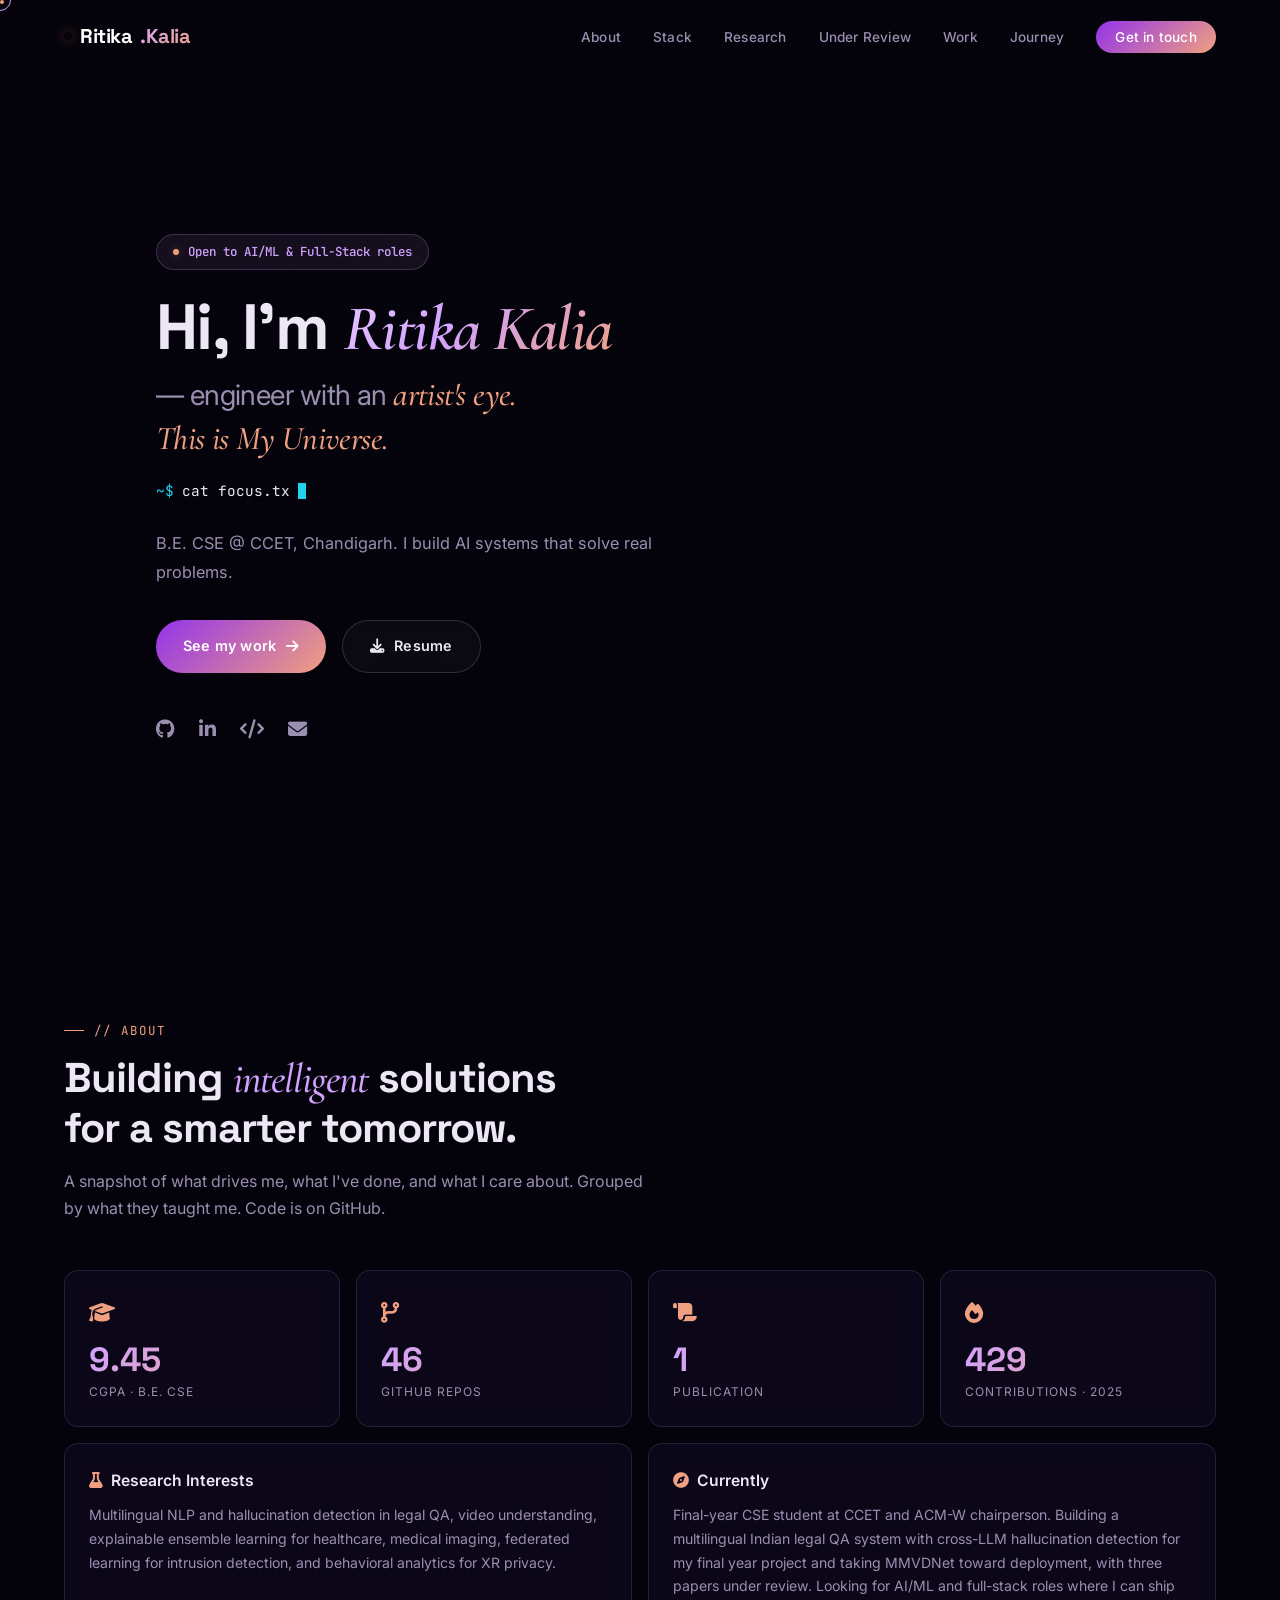
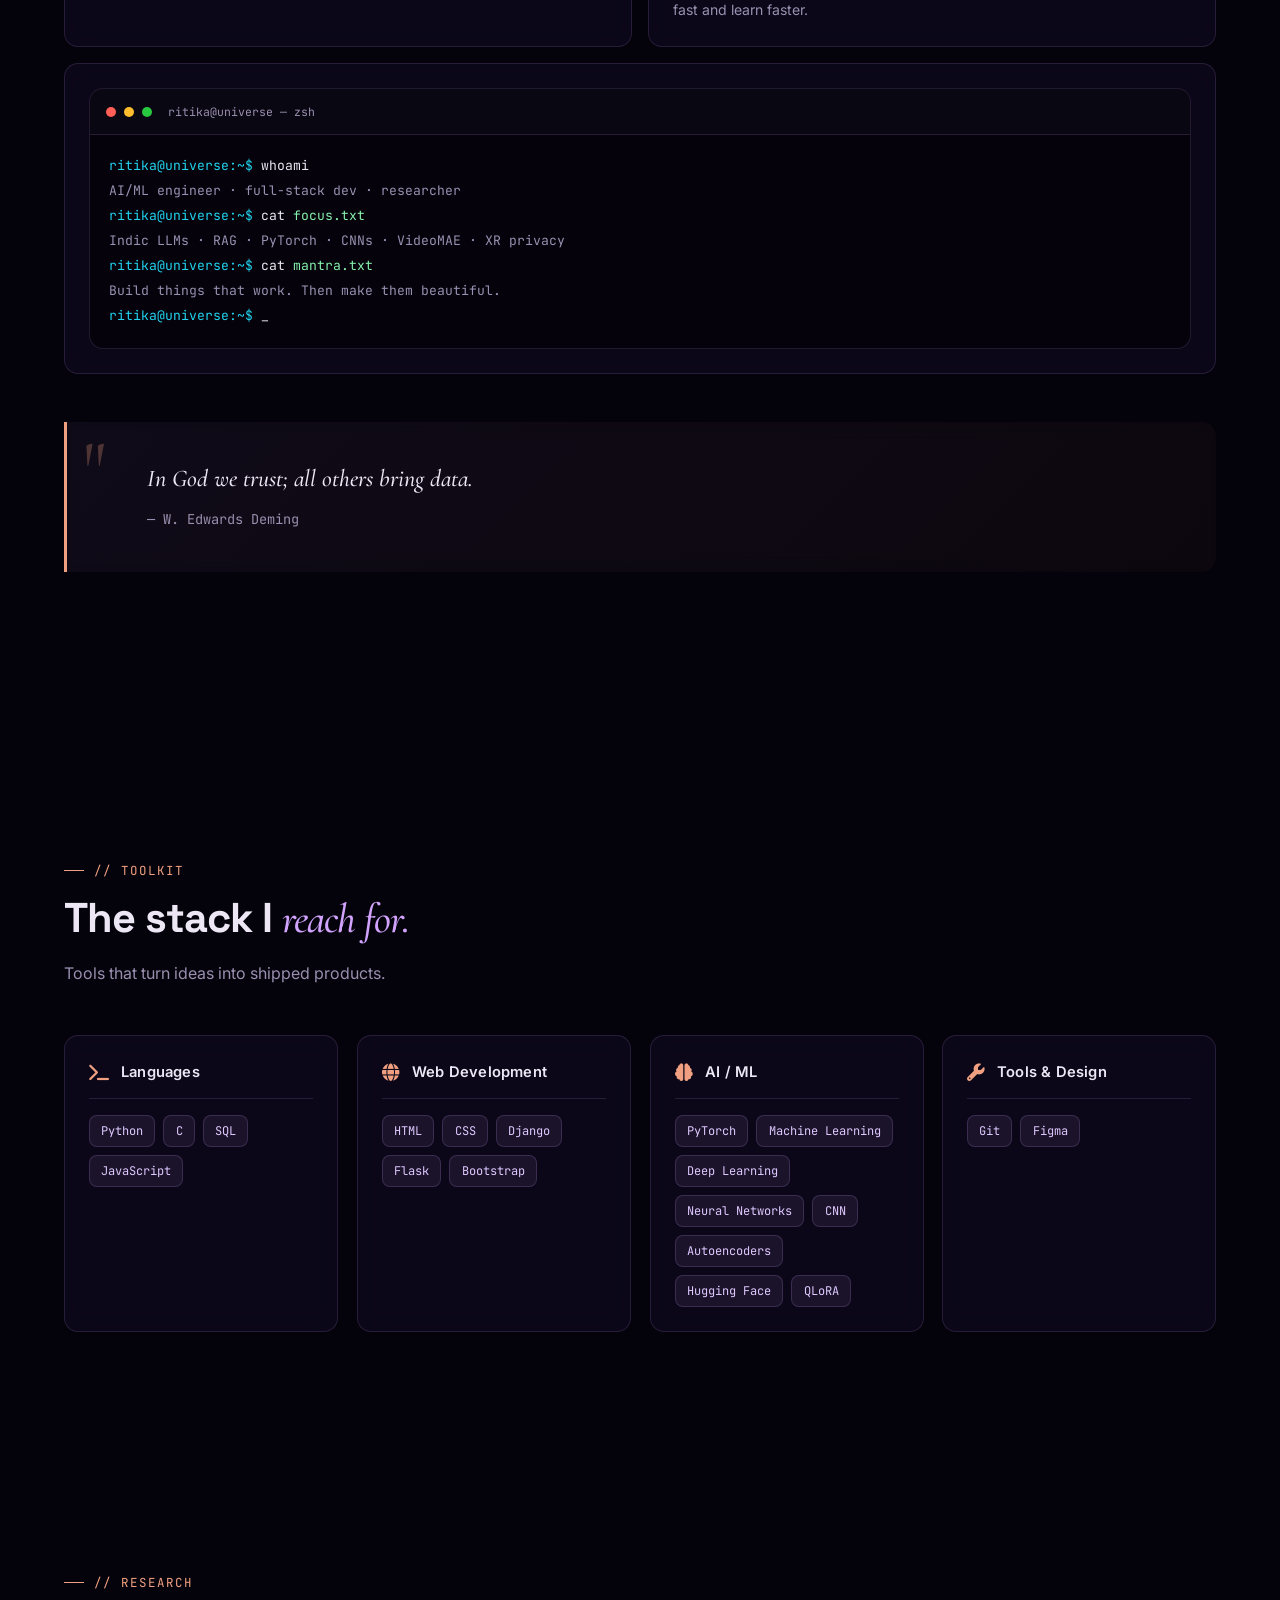
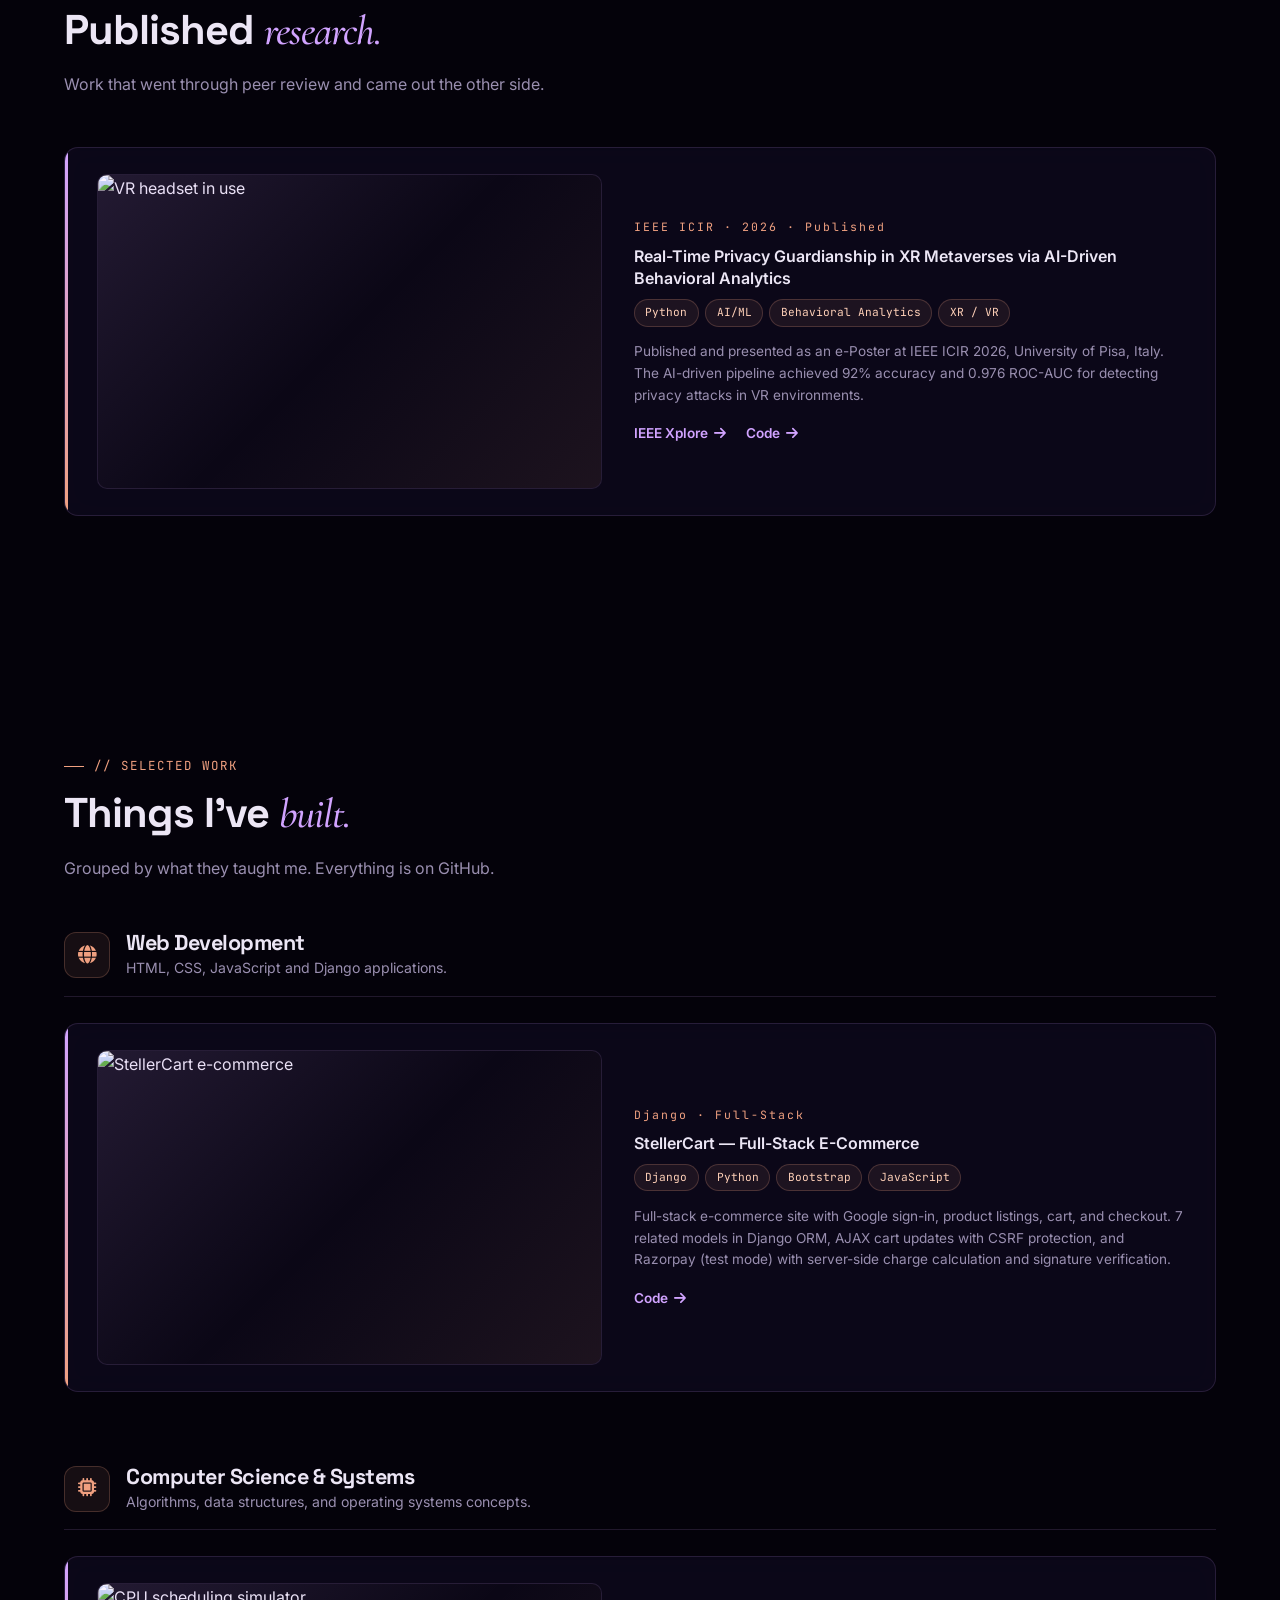
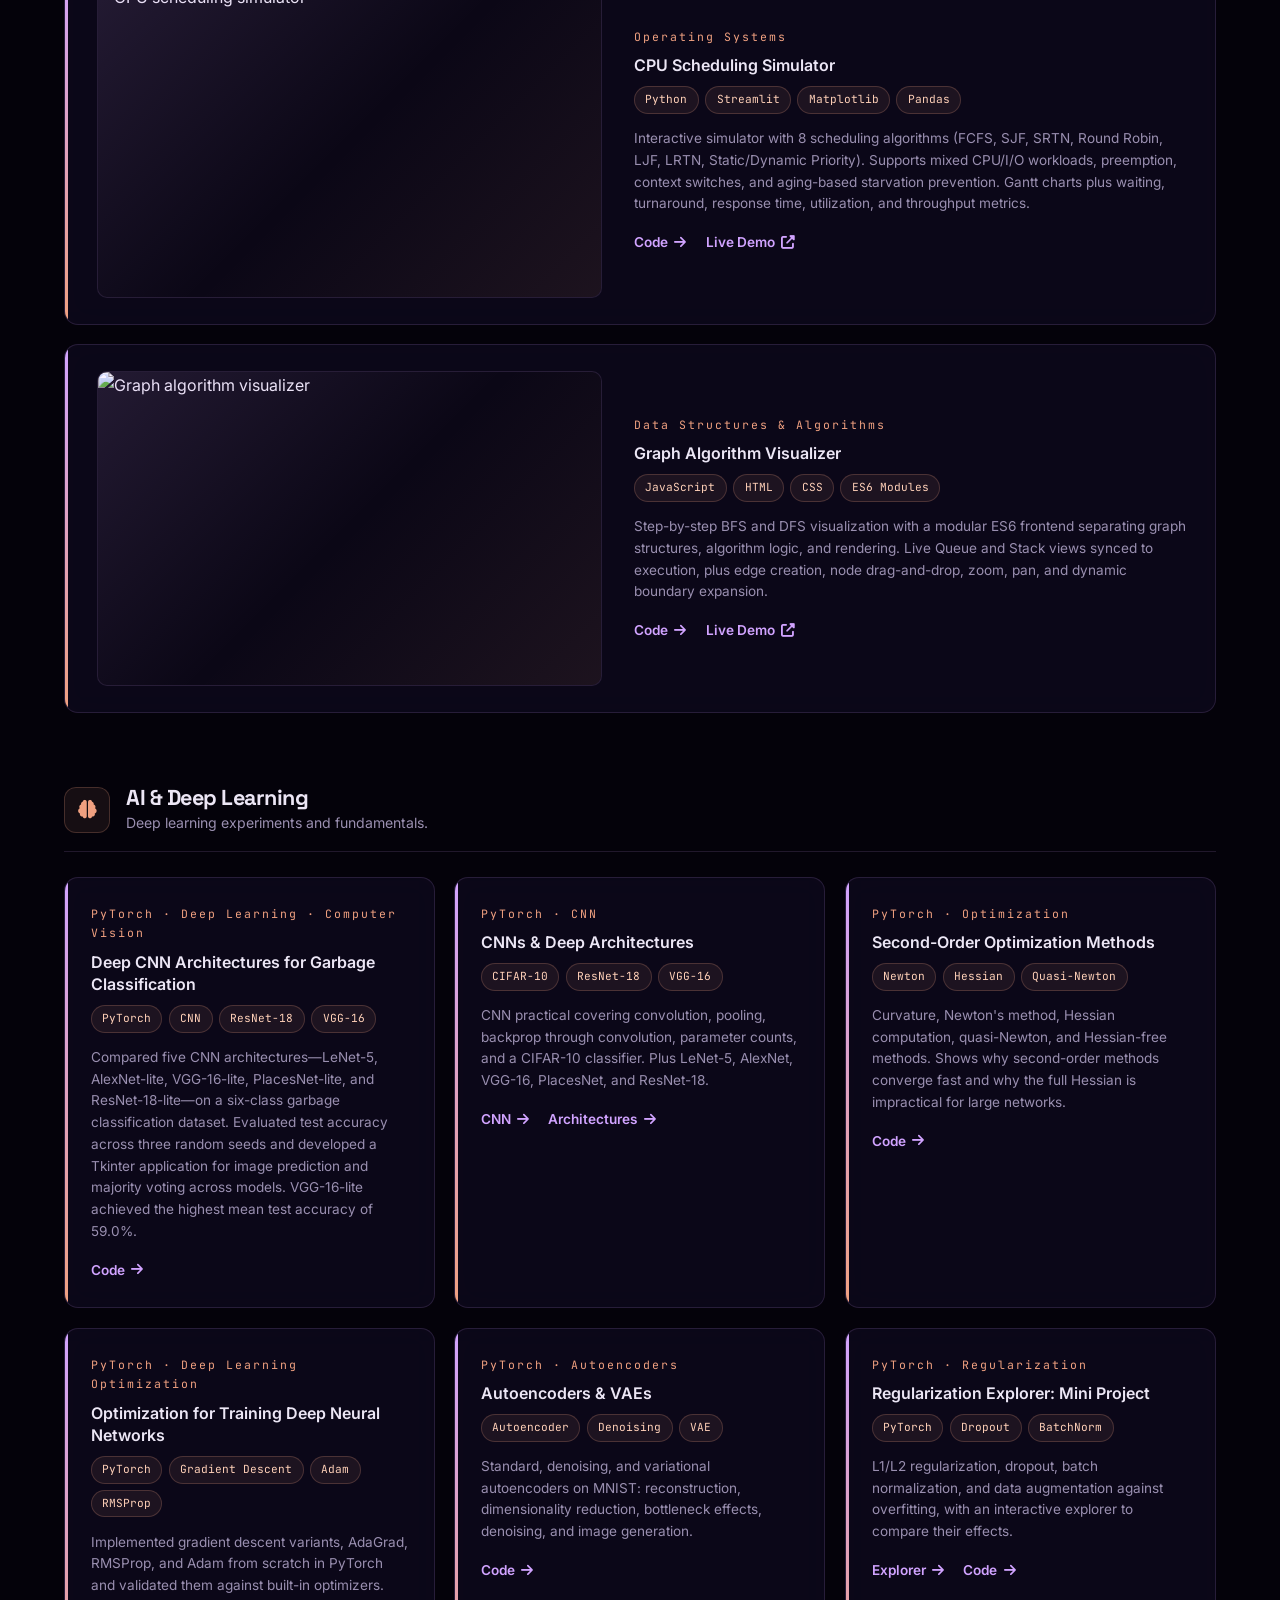
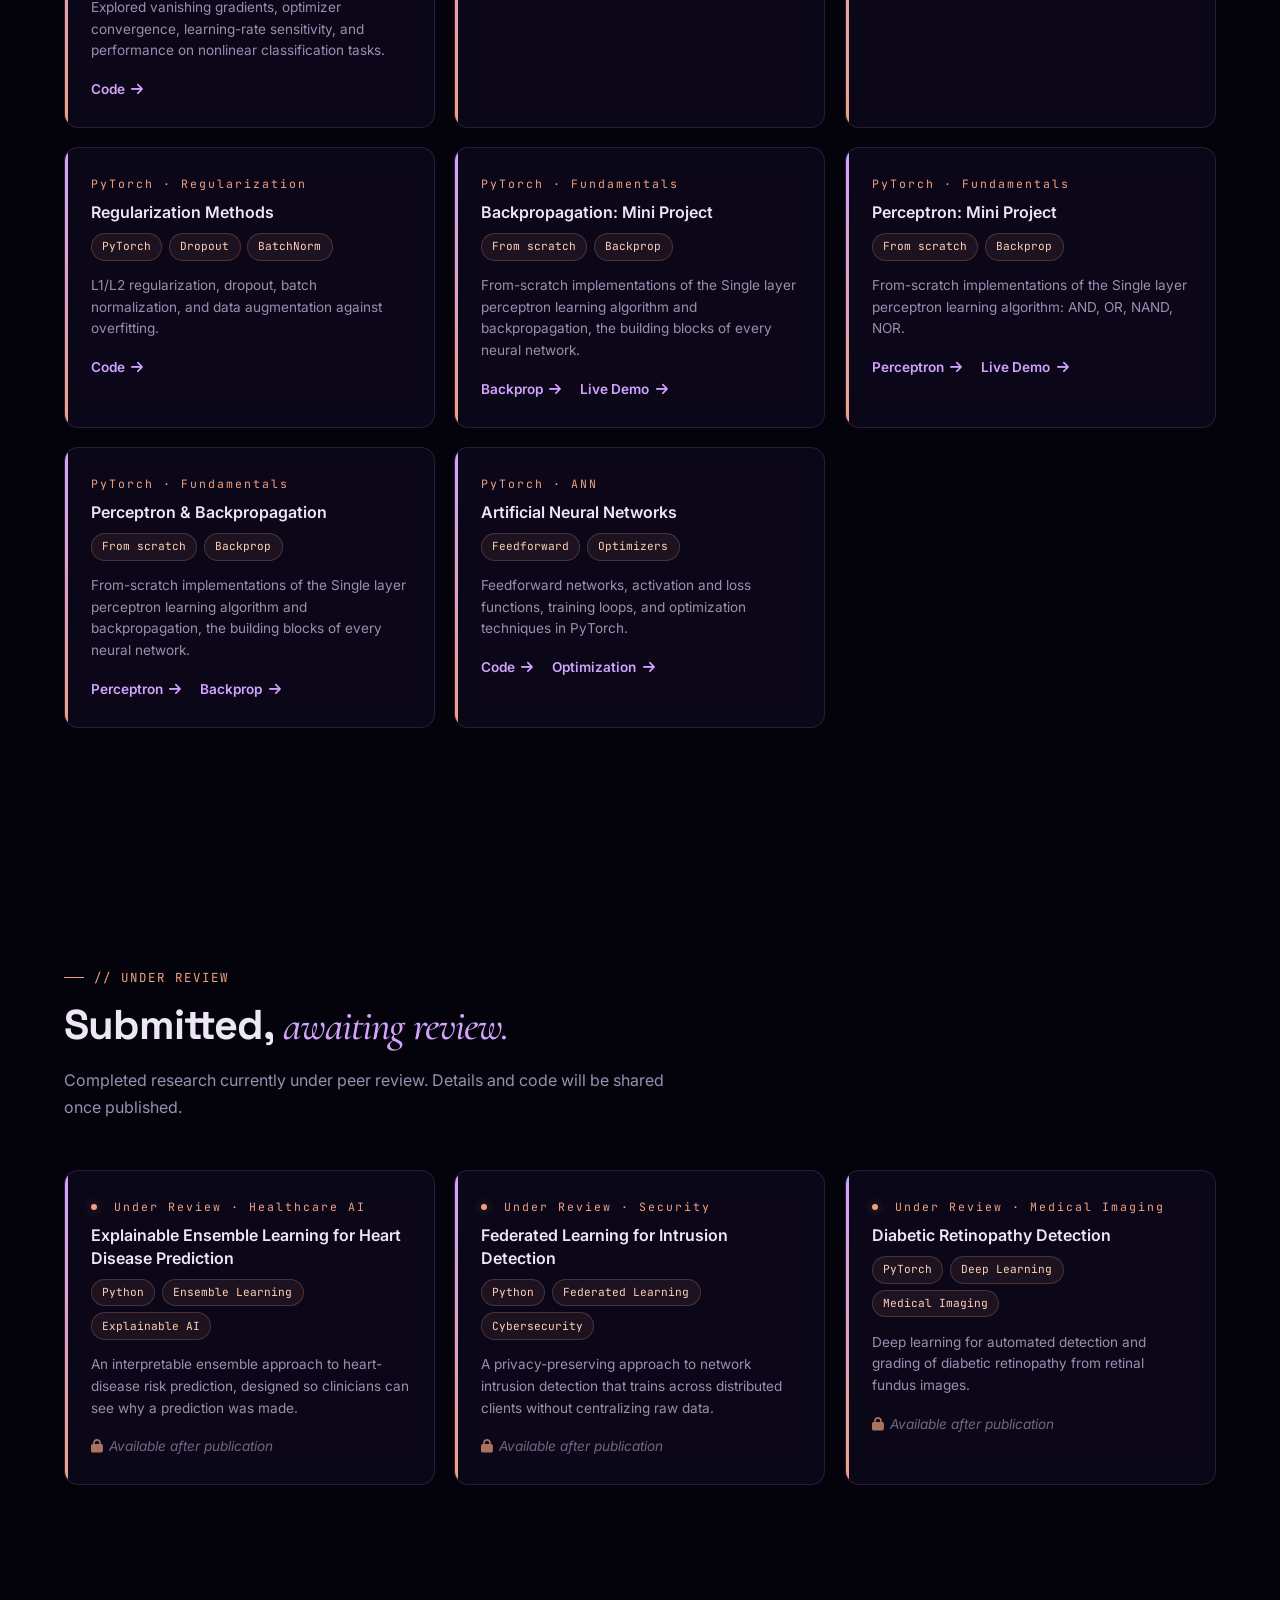
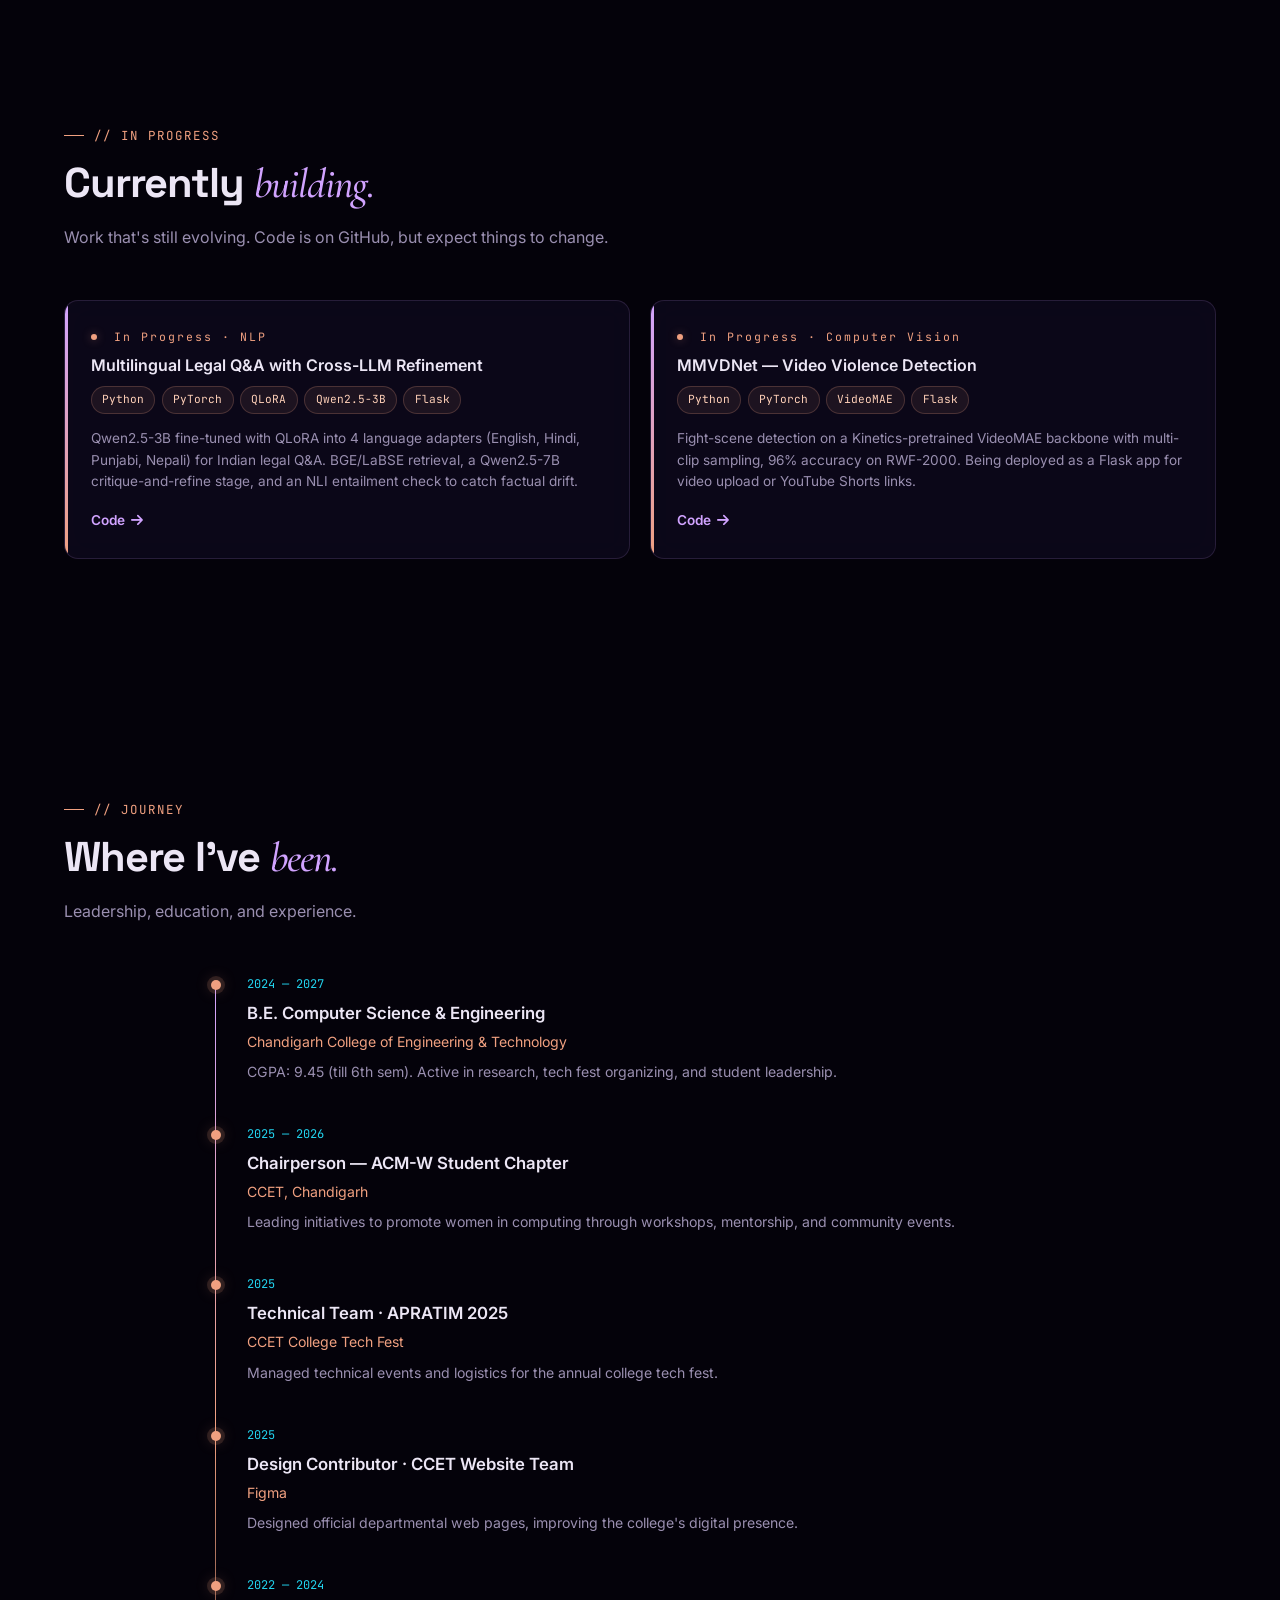
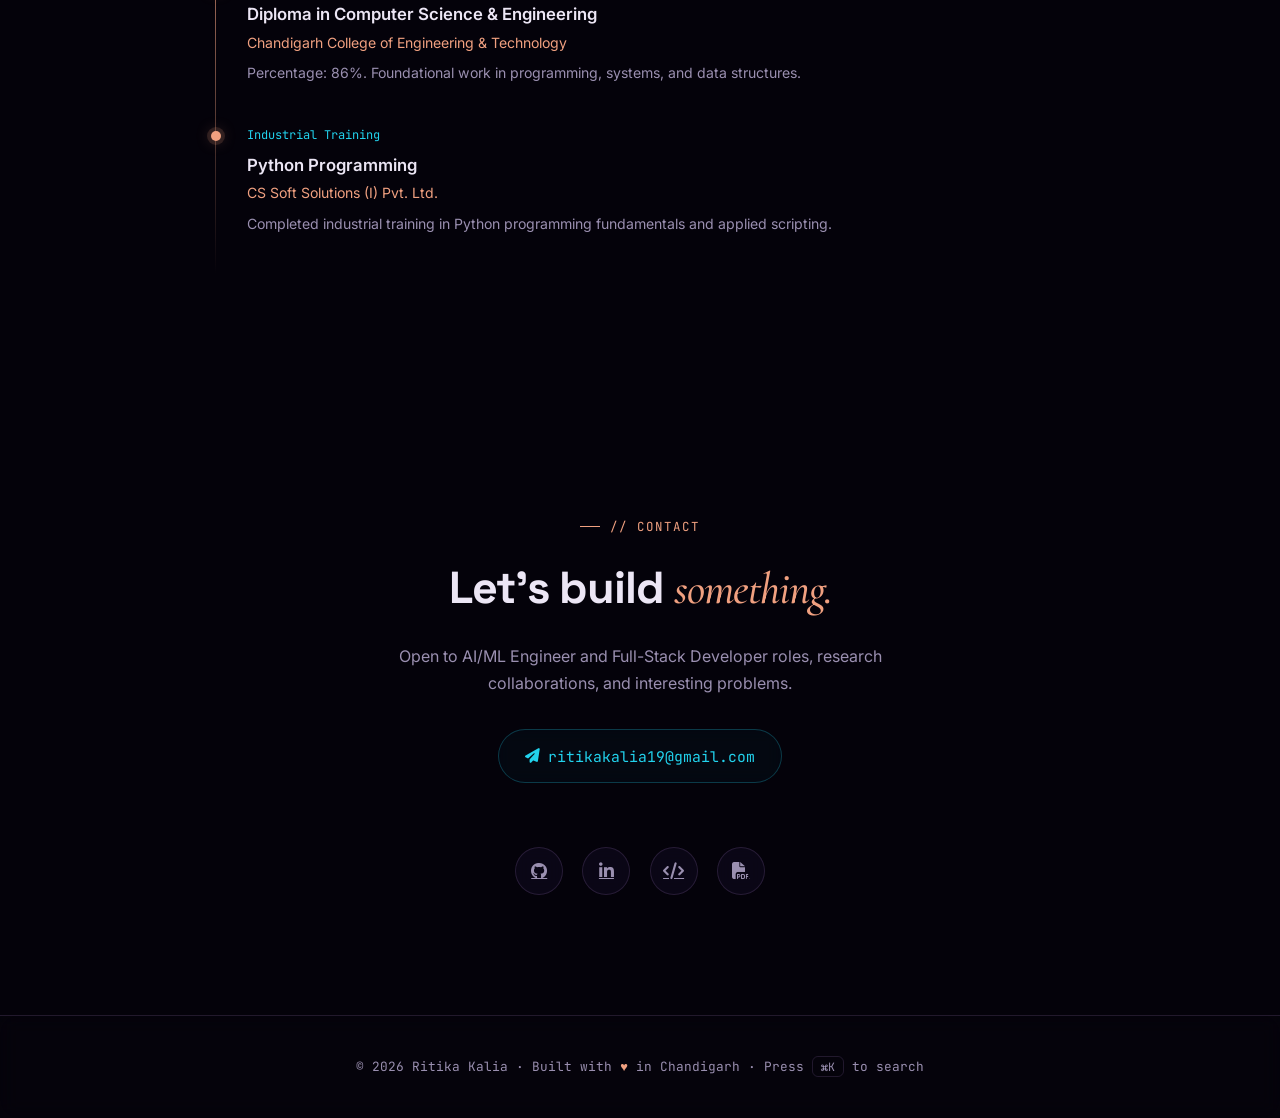
==== commit 0d6e666b: "Update index.html" ====
--- a/index.html
+++ b/index.html
@@ -7,6 +7,12 @@
     <title>Ritika Kalia · AI/ML Engineer · Building intelligent solutions for a smarter tomorrow</title>
     <meta name="description"
         content="Portfolio of Ritika Kalia — AI/ML Engineer, Researcher, Full-Stack Developer from Chandigarh, India.">
+    <meta name="theme-color" content="#04020a">
+    <link rel="icon" href="data:image/svg+xml,%3Csvg xmlns='http://www.w3.org/2000/svg' viewBox='0 0 32 32'%3E%3Ccircle cx='16' cy='16' r='14' fill='%2306020f'/%3E%3Ccircle cx='16' cy='16' r='6' fill='%23d1a3ff'/%3E%3C/svg%3E">
+    <meta property="og:type" content="website"><meta property="og:title" content="Ritika Kalia · AI/ML Engineer"><meta property="og:description" content="Portfolio of Ritika Kalia — AI/ML Engineer, Researcher, Full-Stack Developer from Chandigarh, India.">
+    <meta property="og:url" content="https://ritikakalia9.github.io/"><meta property="og:image" content="https://ritikakalia9.github.io/images/og-universe.jpg">
+    <meta name="twitter:card" content="summary_large_image"><meta name="twitter:title" content="Ritika Kalia · AI/ML Engineer"><meta name="twitter:description" content="Portfolio of Ritika Kalia — AI/ML Engineer, Researcher, Full-Stack Developer from Chandigarh, India."><meta name="twitter:image" content="https://ritikakalia9.github.io/images/og-universe.jpg">
+    
     <link rel="preconnect" href="https://fonts.googleapis.com">
     <link rel="preconnect" href="https://fonts.gstatic.com" crossorigin>
     <link
@@ -14,6 +20,11 @@
         rel="stylesheet">
     <link rel="stylesheet" href="https://cdnjs.cloudflare.com/ajax/libs/font-awesome/6.5.1/css/all.min.css">
     <link rel="stylesheet" href="css/style.css">
+    <link rel="stylesheet" href="css/planets.css">
+    <link rel="stylesheet" href="css/guide.css">
+<link rel="stylesheet" href="css/extras.css">
+<script src="js/pip-warp.js"></script>
+<script src="js/space-fallback.js"></script>
 </head>
 
 <body>
@@ -69,16 +80,16 @@
                     <a href="mailto:ritikakalia19@gmail.com" aria-label="Email"><i class="fas fa-envelope"></i></a>
                 </div>
             </div>
-            <div class="hero-visual reveal reveal-d2">
+            <!-- <div class="hero-visual reveal reveal-d2">
                 <div class="orbit">
                     <div class="orbit-dot"></div>
                     <div class="orbit-dot cyan"></div>
                     <div class="profile-photo">
                         <div class="fallback">RK</div>
-                        <img src="images/profile.png" alt="Ritika Kalia" onerror="this.style.display='none'">
-                    </div>
-                </div>
-            </div>
+                        <img src="images/profile.webp" alt="Ritika Kalia" width="400" height="400" decoding="async" onerror="this.onerror=function(){this.style.display='none'};this.src='images/profile.png'">
+                    </div>
+                </div>
+            </div> -->
         </div>
     </header>
 
@@ -812,7 +823,11 @@
 
     <script src="js/universe.js"></script>
     <script src="js/ui.js"></script>
-    <script src="js/cards.js"></script>
+    <script src="js/card.js"></script>
+    <script src="js/planets.js"></script>
+    <script src="js/pip-home.js"></script>
+<script src="js/pip-sound.js"></script>
+<script src="js/pip-extras.js"></script>
 </body>
 
 </html>
--- a/css/guide.css
+++ b/css/guide.css
@@ -0,0 +1,38 @@
+/* Pip, the little guide fairy */
+#pip{position:fixed;left:0;top:0;z-index:26;width:0;height:0;pointer-events:none;will-change:transform}
+#pip .pf{position:absolute;left:-22px;top:-22px;width:44px;height:44px;pointer-events:auto;cursor:pointer;border:0;background:none;padding:0;filter:drop-shadow(0 0 9px rgba(190,150,255,.95)) drop-shadow(0 0 22px rgba(34,211,238,.45));animation:pipbob 3.2s ease-in-out infinite}
+#pip .pf:focus-visible{outline:2px solid #fff;outline-radius:50%}
+#pip .wing{transform-origin:22px 24px;animation:pipflap .28s ease-in-out infinite alternate}
+#pip .wing.r{animation-direction:alternate-reverse}
+#pip .glow{animation:pippulse 1.8s ease-in-out infinite;transform-origin:22px 24px}
+@keyframes pipflap{from{transform:scaleX(1) rotate(0)}to{transform:scaleX(.55) rotate(-6deg)}}
+@keyframes pipbob{50%{transform:translateY(-6px)}}
+@keyframes pippulse{50%{transform:scale(1.25);opacity:.7}}
+#pip .bub{position:absolute;width:min(250px,calc(100vw - 32px));padding:.75rem .9rem .7rem;border-radius:14px;border:1px solid rgba(209,163,255,.4);background:linear-gradient(180deg,rgba(30,20,56,.94),rgba(10,6,22,.96));backdrop-filter:blur(12px);color:#e6def5;font:400 .8rem/1.5 Inter,sans-serif;box-shadow:0 10px 40px rgba(0,0,0,.5),0 0 24px rgba(209,163,255,.18);opacity:0;transform:translateY(6px) scale(.96);transition:opacity .35s,transform .35s;pointer-events:none}
+#pip .bub.on{opacity:1;transform:none;pointer-events:auto}
+#pip .bub b{color:#fff;font-weight:600}
+#pip .bub kbd{background:rgba(255,255,255,.08);padding:.08rem .4rem;border-radius:4px;font:500 .7rem 'JetBrains Mono',monospace;border:1px solid rgba(255,255,255,.15);color:#fff}
+#pip .bub .who{display:block;font:500 .62rem 'JetBrains Mono',monospace;letter-spacing:2px;text-transform:uppercase;color:#d1a3ff;margin-bottom:.25rem}
+#pip .bub .row{display:flex;justify-content:space-between;gap:.6rem;margin-top:.55rem}
+#pip .bub button{border:0;background:none;color:#9a8fb0;font:500 .7rem Inter,sans-serif;cursor:pointer;padding:.1rem 0}
+#pip .bub button:hover,#pip .bub button:focus-visible{color:#fff;text-decoration:underline;outline:none}
+#pip.off{display:none}
+@media(prefers-reduced-motion:reduce){#pip .pf,#pip .wing,#pip .glow{animation:none}#pip .bub{transition:none}}
+#pip .bub .go{color:#fff;font:600 .72rem Inter,sans-serif;text-decoration:none;padding:.25rem .7rem;border-radius:99px;border:1px solid rgba(209,163,255,.6);background:rgba(147,51,234,.3)}
+#pip .bub .go:hover,#pip .bub .go:focus-visible{background:rgba(147,51,234,.55);outline:none}
+/* Pip warp (js/pip-warp.js) */
+#pipwarp{position:fixed;inset:0;z-index:100000;pointer-events:none;display:none}
+html.pipwarp-pre body::before{content:'';position:fixed;inset:0;z-index:99999;background:radial-gradient(circle at 50% 50%,#6a35c9,#2c1366 45%,#080314)}
+
+/* WebGL fallback (js/space-fallback.js) */
+#pipbg{position:fixed;inset:0;z-index:0;pointer-events:none}
+html.nogl #webgl,html.nogl #err,html.nogl #hint,html.nogl #pad,html.nogl #explore,html.nogl #boot,html.nogl .vignette{display:none!important}
+html.nogl body{background:#05030f}
+#noglCard{position:fixed;left:50%;bottom:5vh;transform:translateX(-50%);z-index:22;width:min(520px,calc(100vw - 32px));padding:1.5rem 1.6rem;border-radius:18px;border:1px solid rgba(209,163,255,.35);background:linear-gradient(180deg,rgba(30,20,56,.82),rgba(10,6,22,.88));backdrop-filter:blur(14px);color:#d9d0ec;text-align:center;font:400 .9rem/1.6 Inter,sans-serif;box-shadow:0 20px 70px rgba(0,0,0,.55),0 0 50px rgba(147,51,234,.18)}
+#noglCard h2{margin:.2rem 0 .5rem;font:600 1.3rem/1.3 'Space Grotesk',sans-serif;color:#fff}
+#noglCard p{margin:.2rem 0 .8rem}.nogl-tip{font-size:.74rem;color:#9a8fb0}
+.nogl-eye{font:500 .64rem 'JetBrains Mono',monospace;letter-spacing:2px;text-transform:uppercase;color:#d1a3ff}
+.nogl-row{display:flex;flex-wrap:wrap;gap:.5rem;justify-content:center;margin:.6rem 0}
+.nogl-b{display:inline-flex;align-items:center;min-height:44px;padding:.5rem 1.1rem;border-radius:99px;border:1px solid rgba(209,163,255,.45);background:rgba(255,255,255,.05);color:#fff;text-decoration:none;font:500 .82rem Inter,sans-serif;cursor:pointer}
+.nogl-b:hover,.nogl-b:focus-visible{background:rgba(147,51,234,.45);outline:none}.nogl-b.pri{background:rgba(147,51,234,.5)}
+@media(max-height:620px){#noglCard{bottom:12px;padding:1rem 1.2rem}#noglCard p{display:none}.nogl-tip{display:none}}
--- a/css/extras.css
+++ b/css/extras.css
@@ -0,0 +1,56 @@
+/* Pip extras: chips, tour + quick-view modals, sound button, star trail, black-hole glow, phone polish */
+#pipstars{position:fixed;inset:0;z-index:24;pointer-events:none}
+#pip .bub .chips{display:flex;flex-wrap:wrap;gap:.35rem;margin-top:.6rem}
+#pip .bub .chips button{border:1px solid rgba(209,163,255,.45);background:rgba(147,51,234,.2);color:#fff;font:500 .7rem Inter,sans-serif;padding:.3rem .65rem;border-radius:99px;cursor:pointer;text-decoration:none}
+#pip .bub .chips button:hover,#pip .bub .chips button:focus-visible{background:rgba(147,51,234,.5);outline:none}
+#pip.hot .pf{filter:drop-shadow(0 0 12px rgba(255,170,90,.95)) drop-shadow(0 0 28px rgba(255,110,60,.6))}
+
+#pipSound{position:fixed;top:78px;right:16px;z-index:27;width:38px;height:38px;border-radius:50%;border:1px solid rgba(255,255,255,.18);background:rgba(10,6,22,.72);color:#c9bfe0;cursor:pointer;backdrop-filter:blur(10px);font-size:.85rem}
+#pipSound:hover,#pipSound:focus-visible{color:#fff;border-color:#d1a3ff;outline:none}
+#pipSound[aria-pressed="true"]{color:#fff;border-color:#d1a3ff;box-shadow:0 0 14px rgba(209,163,255,.4)}
+
+/* modals */
+.pipm{position:fixed;inset:0;z-index:99990;display:flex;align-items:center;justify-content:center;padding:16px;background:rgba(4,2,12,.78);backdrop-filter:blur(8px);opacity:0;transition:opacity .25s}
+.pipm[hidden]{display:none}.pipm.on{opacity:1}
+.pipm-card{position:relative;width:min(560px,100%);max-height:calc(100vh - 32px);overflow:auto;padding:1.6rem 1.7rem 1.4rem;border-radius:18px;border:1px solid rgba(209,163,255,.35);background:linear-gradient(180deg,rgba(30,20,56,.97),rgba(10,6,22,.98));color:#e6def5;font:400 .92rem/1.6 Inter,sans-serif;box-shadow:0 20px 80px rgba(0,0,0,.6),0 0 60px rgba(147,51,234,.18);outline:none;transform:translateY(10px) scale(.98);transition:transform .25s}
+.pipm.on .pipm-card{transform:none}
+.pipm-quick .pipm-card{width:min(860px,100%)}
+.pipm-x{position:absolute;top:10px;right:12px;width:38px;height:38px;border:0;border-radius:50%;background:none;color:#a99fc0;font-size:1rem;cursor:pointer}
+.pipm-x:hover,.pipm-x:focus-visible{color:#fff;background:rgba(255,255,255,.08);outline:none}
+.pipm-eye{font:500 .66rem 'JetBrains Mono',monospace;letter-spacing:2px;text-transform:uppercase;color:#d1a3ff;margin-bottom:.8rem}
+.pipm-say{display:flex;gap:.55rem;align-items:center;margin-bottom:.9rem;color:#fff;font-weight:500}
+.pipm-dot{flex:none;width:10px;height:10px;border-radius:50%;background:#f4eeff;box-shadow:0 0 10px #b98cff,0 0 20px #22d3ee}
+.pipm-kick{font:500 .68rem 'JetBrains Mono',monospace;color:#f0a080;letter-spacing:1px;text-transform:uppercase}
+.pipm h3{margin:.2rem 0 .5rem;font:600 1.45rem/1.25 'Space Grotesk',sans-serif;color:#fff;letter-spacing:-.3px}
+.pipm h4{margin:0 0 .4rem;font:600 .7rem 'JetBrains Mono',monospace;letter-spacing:1.5px;text-transform:uppercase;color:#d1a3ff}
+.pipm p{margin:.2rem 0 .8rem;color:#b9aed0}.pipm-lead{color:#e6def5!important}
+.pipm-tags{display:flex;flex-wrap:wrap;gap:.35rem;margin:.2rem 0 .9rem}.pipm-tags i{font-style:normal;font-size:.7rem;padding:.2rem .6rem;border-radius:99px;border:1px solid rgba(255,255,255,.15);color:#cfc5e6}
+.pipm-row{display:flex;flex-wrap:wrap;gap:.5rem;margin:.4rem 0 1rem}
+.pipm-b{display:inline-flex;align-items:center;gap:.4rem;min-height:40px;padding:.45rem 1rem;border-radius:99px;border:1px solid rgba(209,163,255,.45);background:rgba(255,255,255,.04);color:#fff!important;font:500 .8rem Inter,sans-serif;text-decoration:none;cursor:pointer}
+.pipm-b:hover,.pipm-b:focus-visible{background:rgba(147,51,234,.4);outline:none}.pipm-b.pri{background:rgba(147,51,234,.45)}.pipm-b[disabled]{opacity:.35;pointer-events:none}
+.pipm-nav{display:flex;align-items:center;justify-content:space-between;gap:.6rem;margin-top:.6rem;padding-top:.9rem;border-top:1px solid rgba(255,255,255,.08)}
+.pipm-dots{display:flex;gap:.4rem}.pipm-dots i{width:7px;height:7px;border-radius:50%;background:rgba(255,255,255,.2)}.pipm-dots i.on{background:#d1a3ff;box-shadow:0 0 8px #d1a3ff}
+.pipm-body.pipm-in{animation:pipmin .35s ease}@keyframes pipmin{from{opacity:0;transform:translateX(14px)}to{opacity:1;transform:none}}
+.pipm-cols{display:grid;grid-template-columns:repeat(2,1fr);gap:1.1rem 1.8rem}.pipm-cols section{break-inside:avoid}
+.pipm-cols ul{margin:0;padding:0;list-style:none}.pipm-cols li{margin:.25rem 0;font-size:.84rem;color:#cfc5e6}.pipm-cols li b{color:#fff;font-weight:600}.pipm-cols li span{color:#9a8fb0;font-size:.78rem}.pipm-cols a{color:#d1a3ff}
+html.pipm-lock{overflow:hidden}
+@media(max-width:700px){.pipm-cols{grid-template-columns:1fr}.pipm-card{padding:1.3rem 1.1rem 1.1rem}}
+@media print{body>*:not(#pipQuick){display:none!important}#pipQuick{position:static;background:#fff;opacity:1}#pipQuick .pipm-card{box-shadow:none;border:0;background:#fff;color:#000;max-height:none;overflow:visible}#pipQuick *{color:#000!important}.pipm-x,.pipm-b{display:none!important}}
+
+/* phone polish: bigger tap targets, safe areas, a menu for space.html */
+#pipMenu,#pipSheet{display:none}
+@media(max-width:768px){
+  #pipMenu{display:flex;position:fixed;top:12px;right:12px;z-index:32;width:44px;height:44px;align-items:center;justify-content:center;border-radius:12px;border:1px solid rgba(255,255,255,.18);background:rgba(10,6,22,.78);color:#fff;font-size:1rem;backdrop-filter:blur(10px)}
+  #pipSheet:not([hidden]){display:flex;flex-direction:column;position:fixed;top:64px;right:12px;z-index:32;min-width:200px;padding:.5rem;border-radius:14px;border:1px solid rgba(209,163,255,.35);background:rgba(10,6,22,.94);backdrop-filter:blur(12px)}
+  #pipSheet button{min-height:44px;padding:.5rem .9rem;border:0;border-radius:10px;background:none;color:#e6def5;font:500 .9rem Inter,sans-serif;text-align:left}
+  #pipSheet button:active{background:rgba(147,51,234,.35)}
+  #pipSound{top:68px;right:14px}
+}
+@media(pointer:coarse),(max-width:899px){
+  .tag{padding:.6rem 1rem!important;min-height:44px}
+  .tbar button,#land .btns a,#land .btns button,.tback,.tcatback{min-height:44px}
+  #hint{bottom:calc(18px + env(safe-area-inset-bottom))!important}
+  #pad{bottom:calc(26px + env(safe-area-inset-bottom))}
+  .pipm-b{min-height:44px}
+}
+@media(prefers-reduced-motion:reduce){.pipm,.pipm-card,.pipm-body.pipm-in{transition:none;animation:none}}
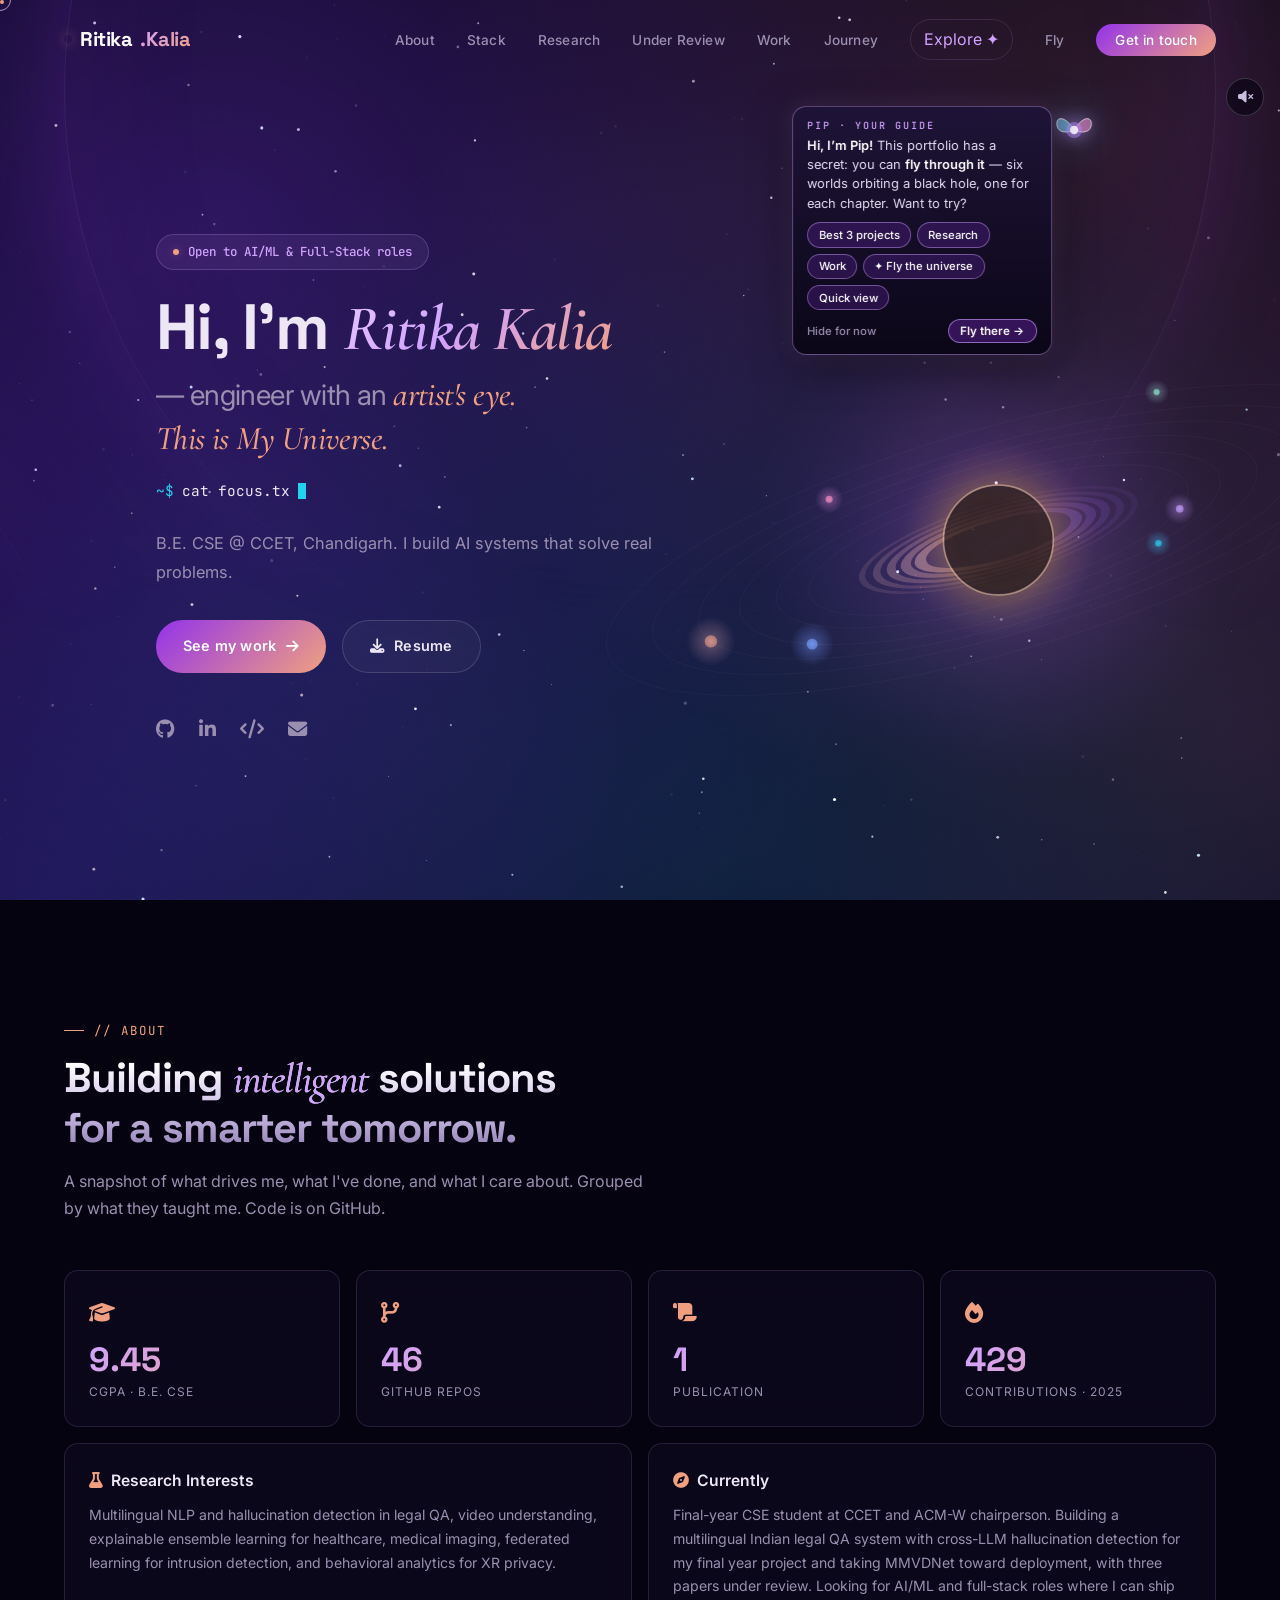
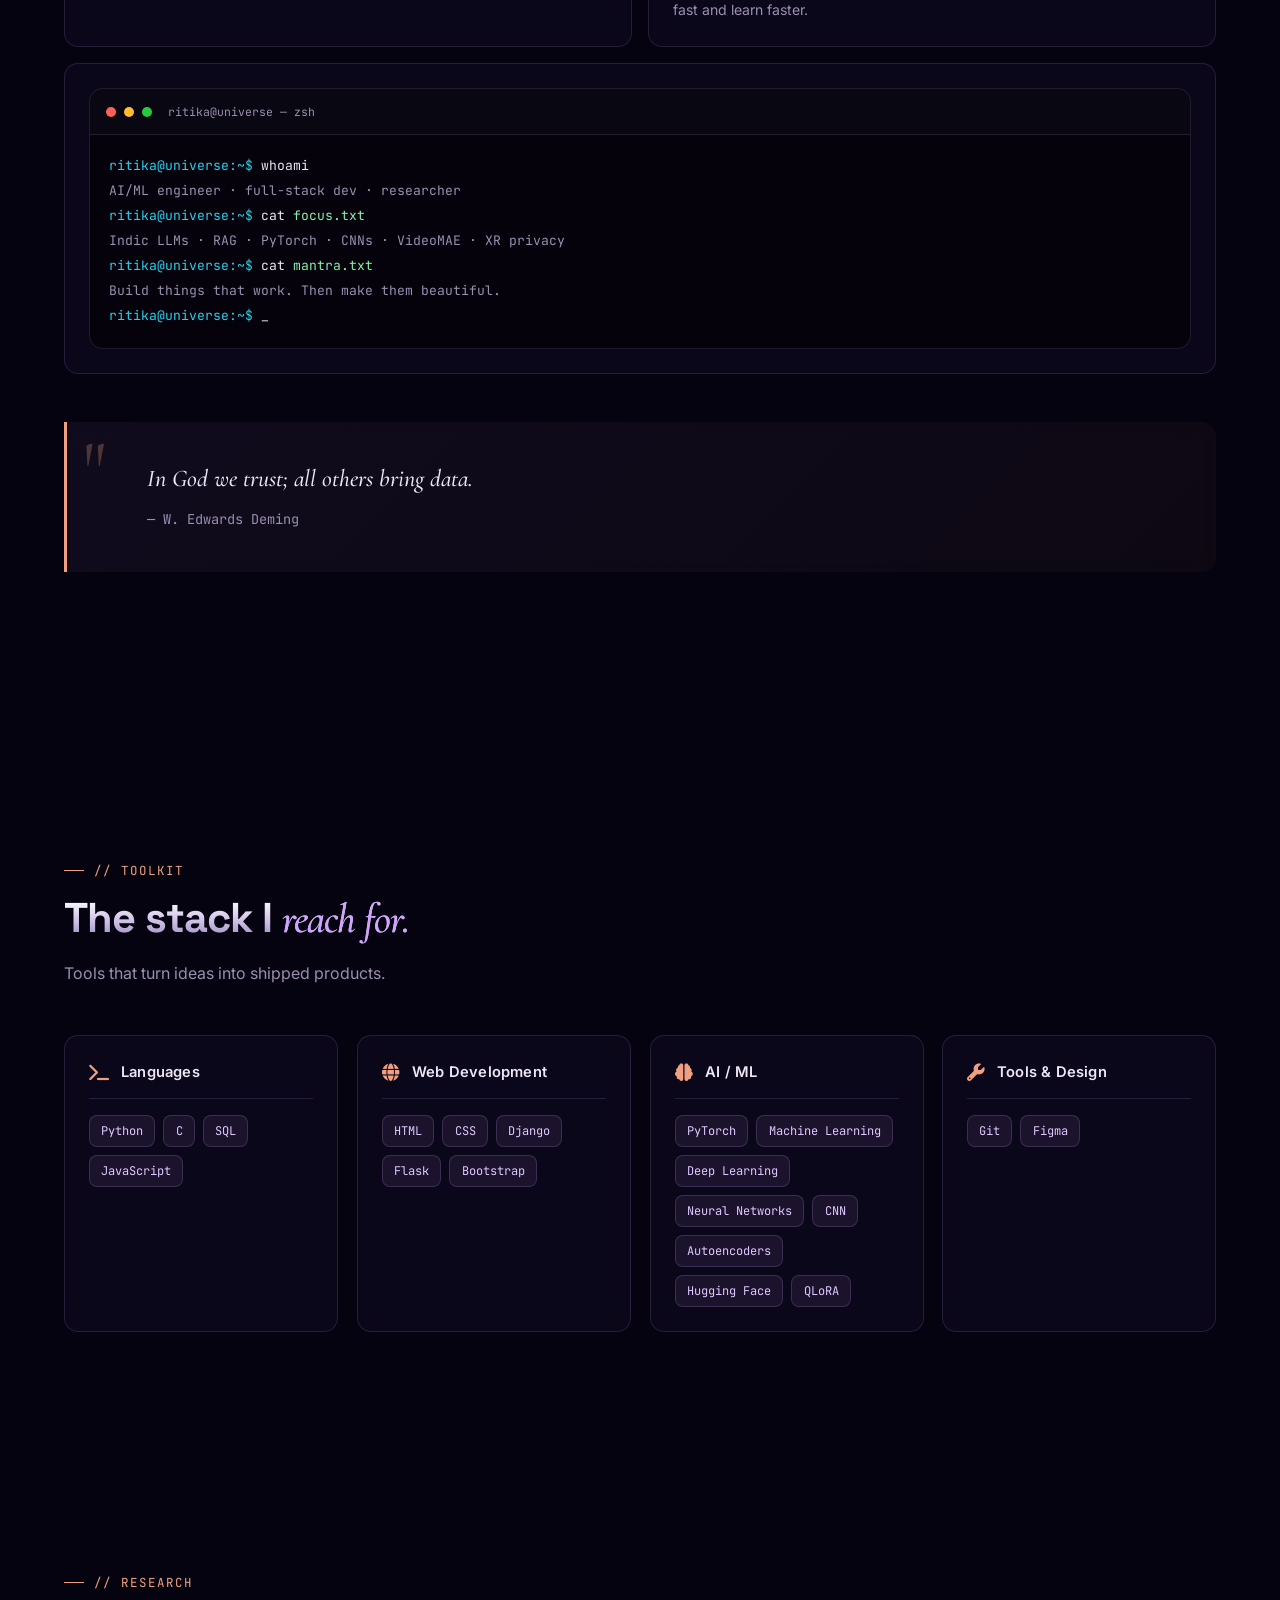
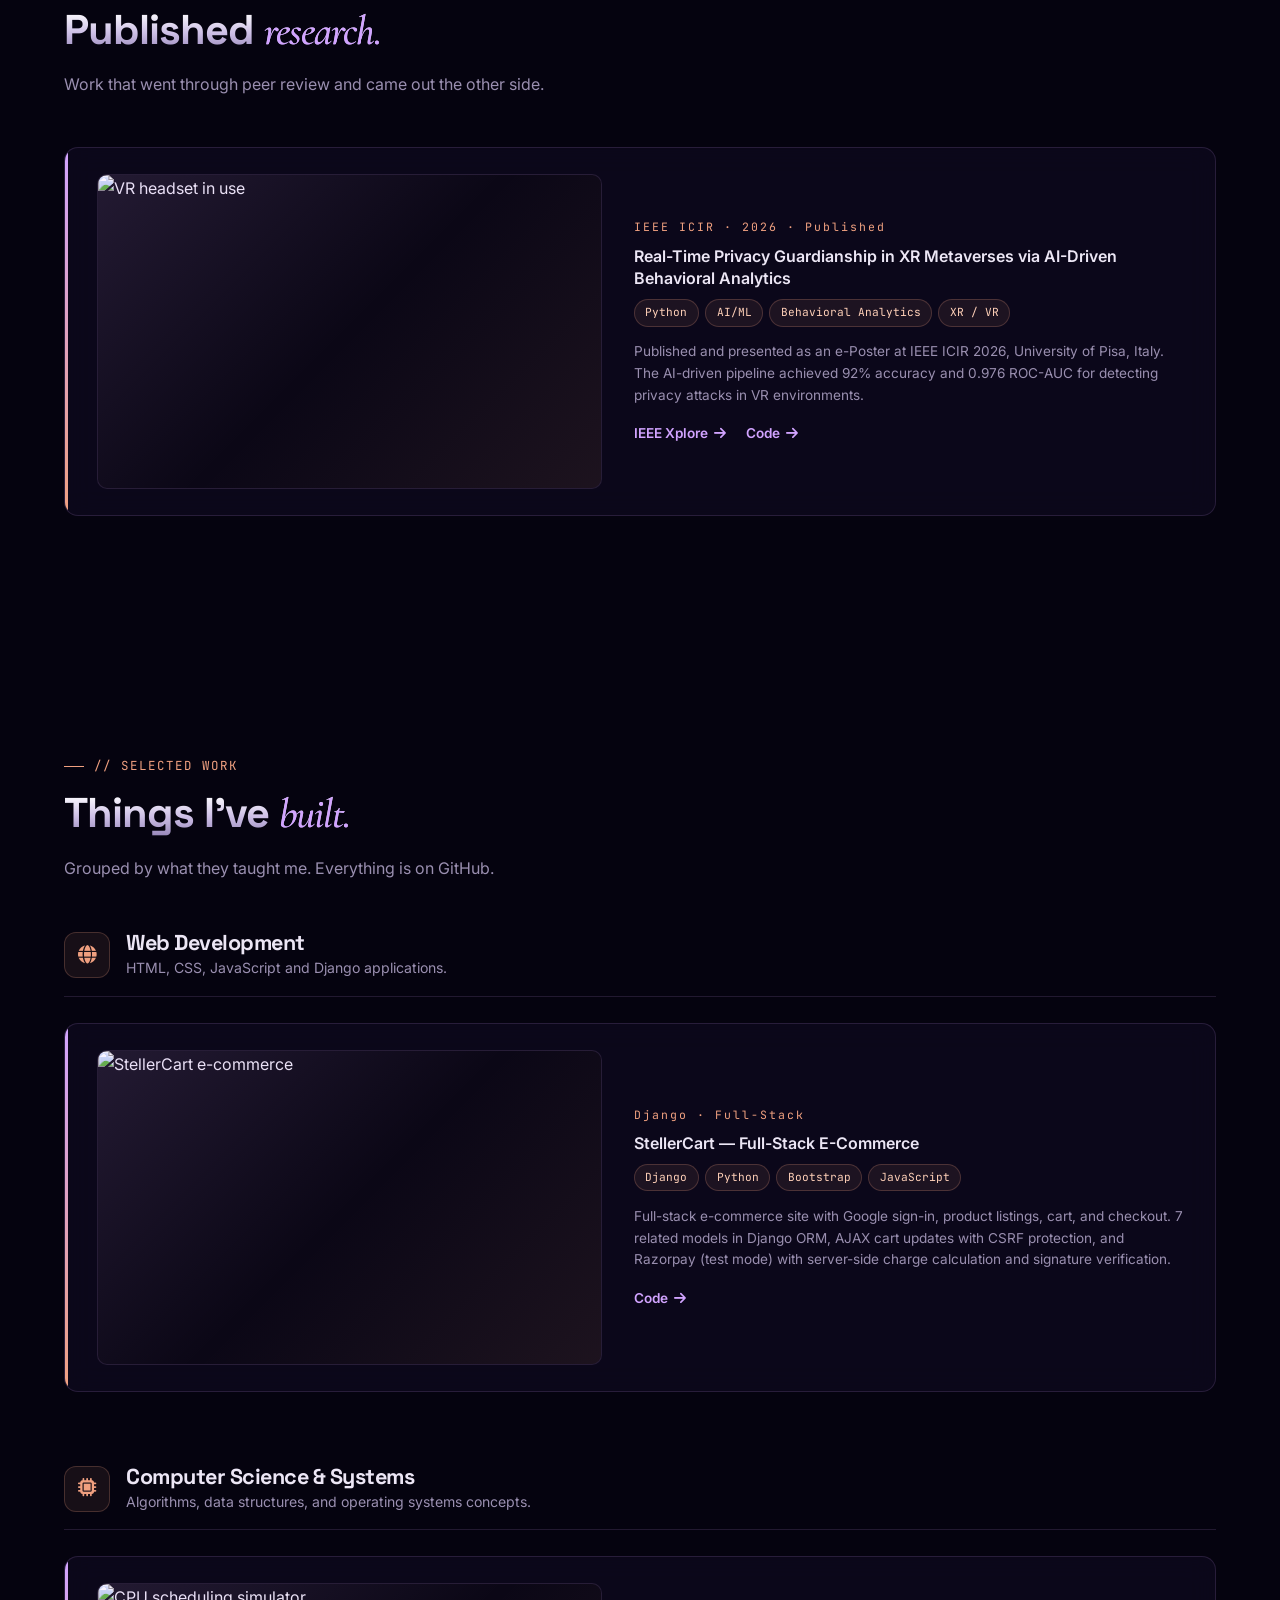
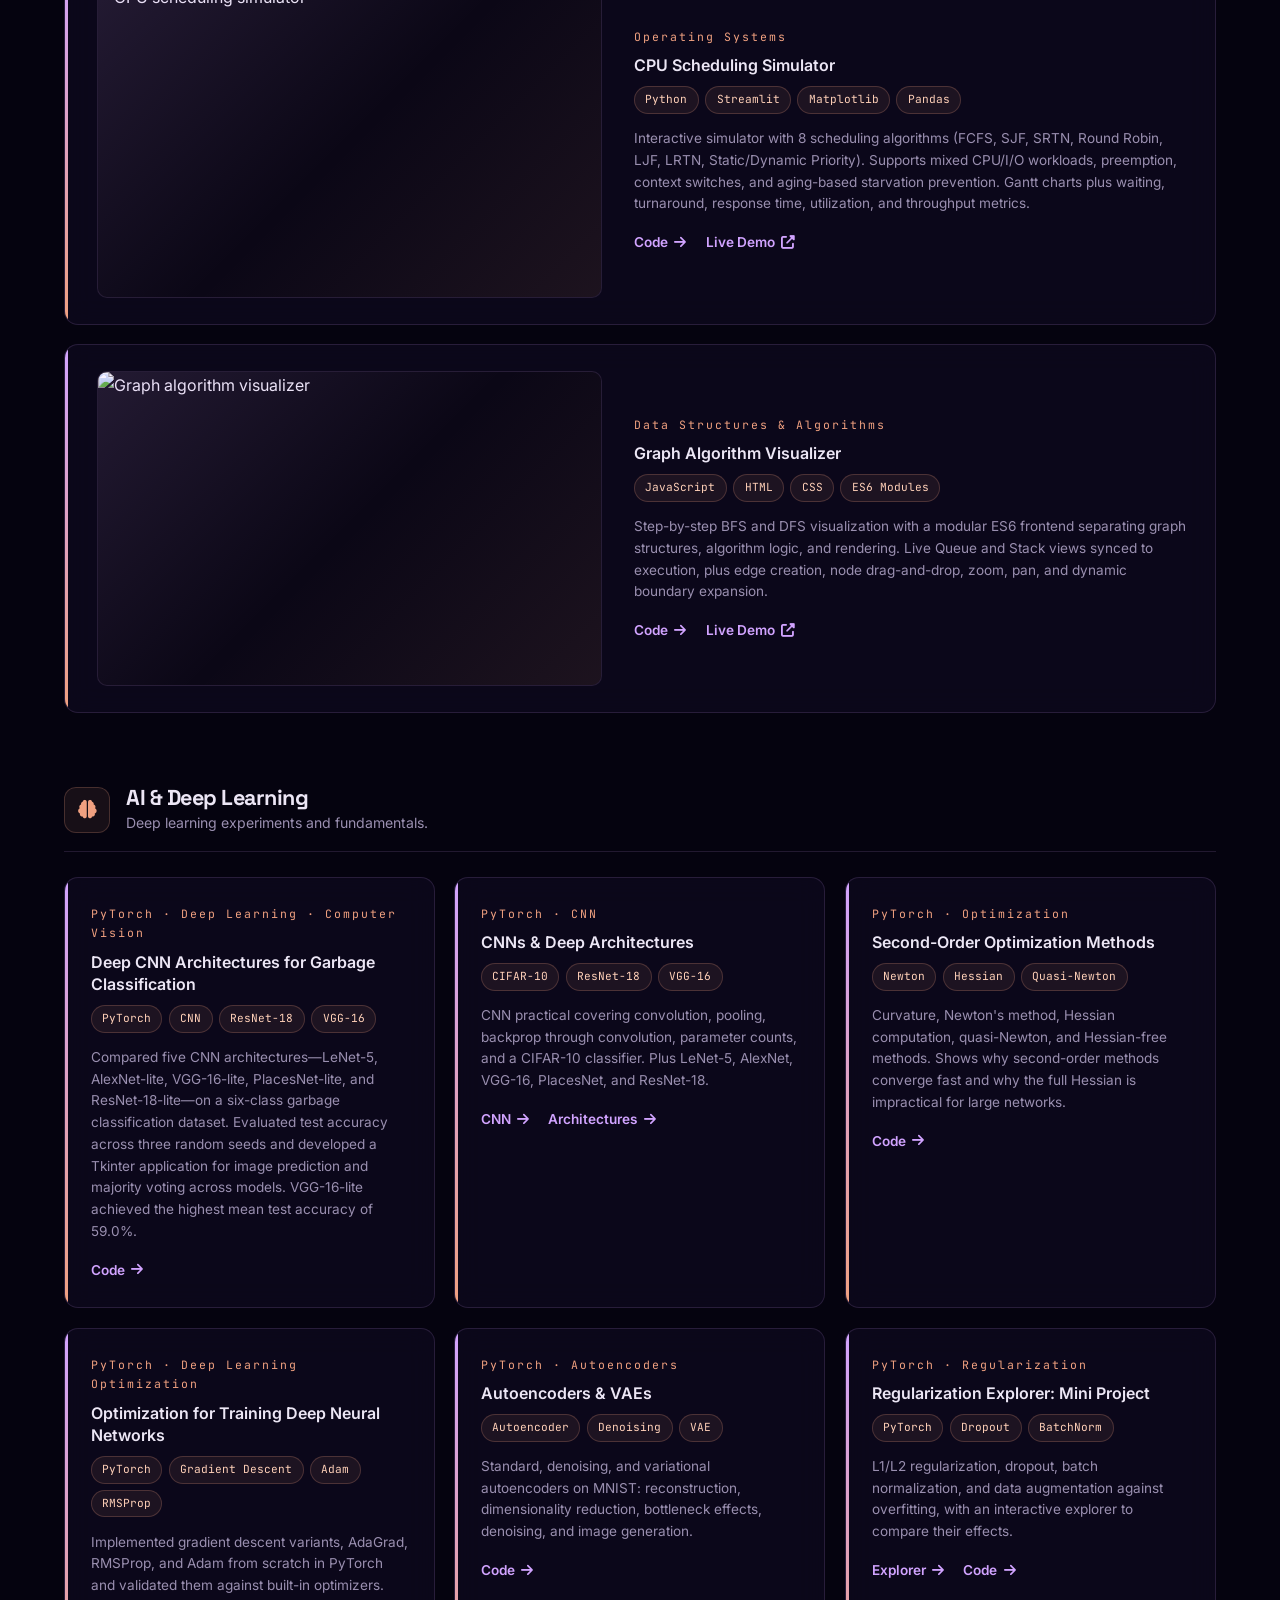
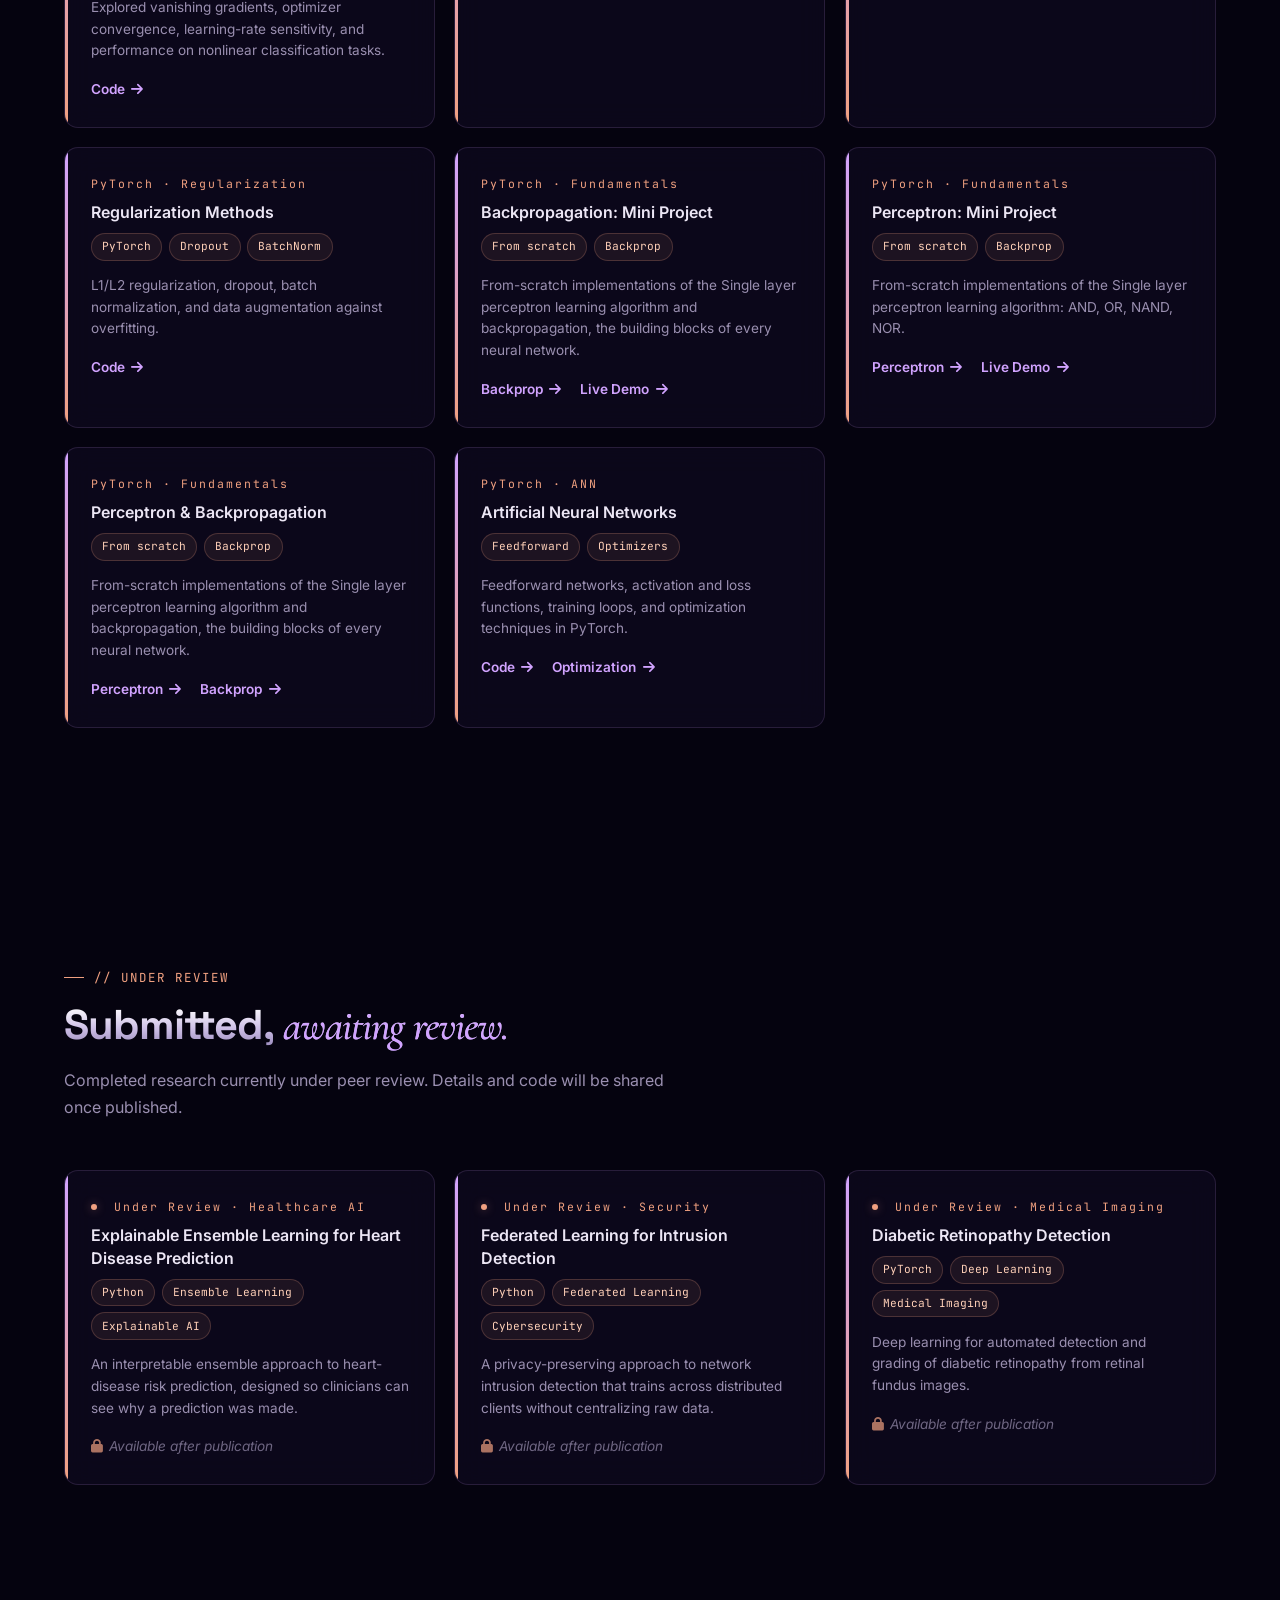
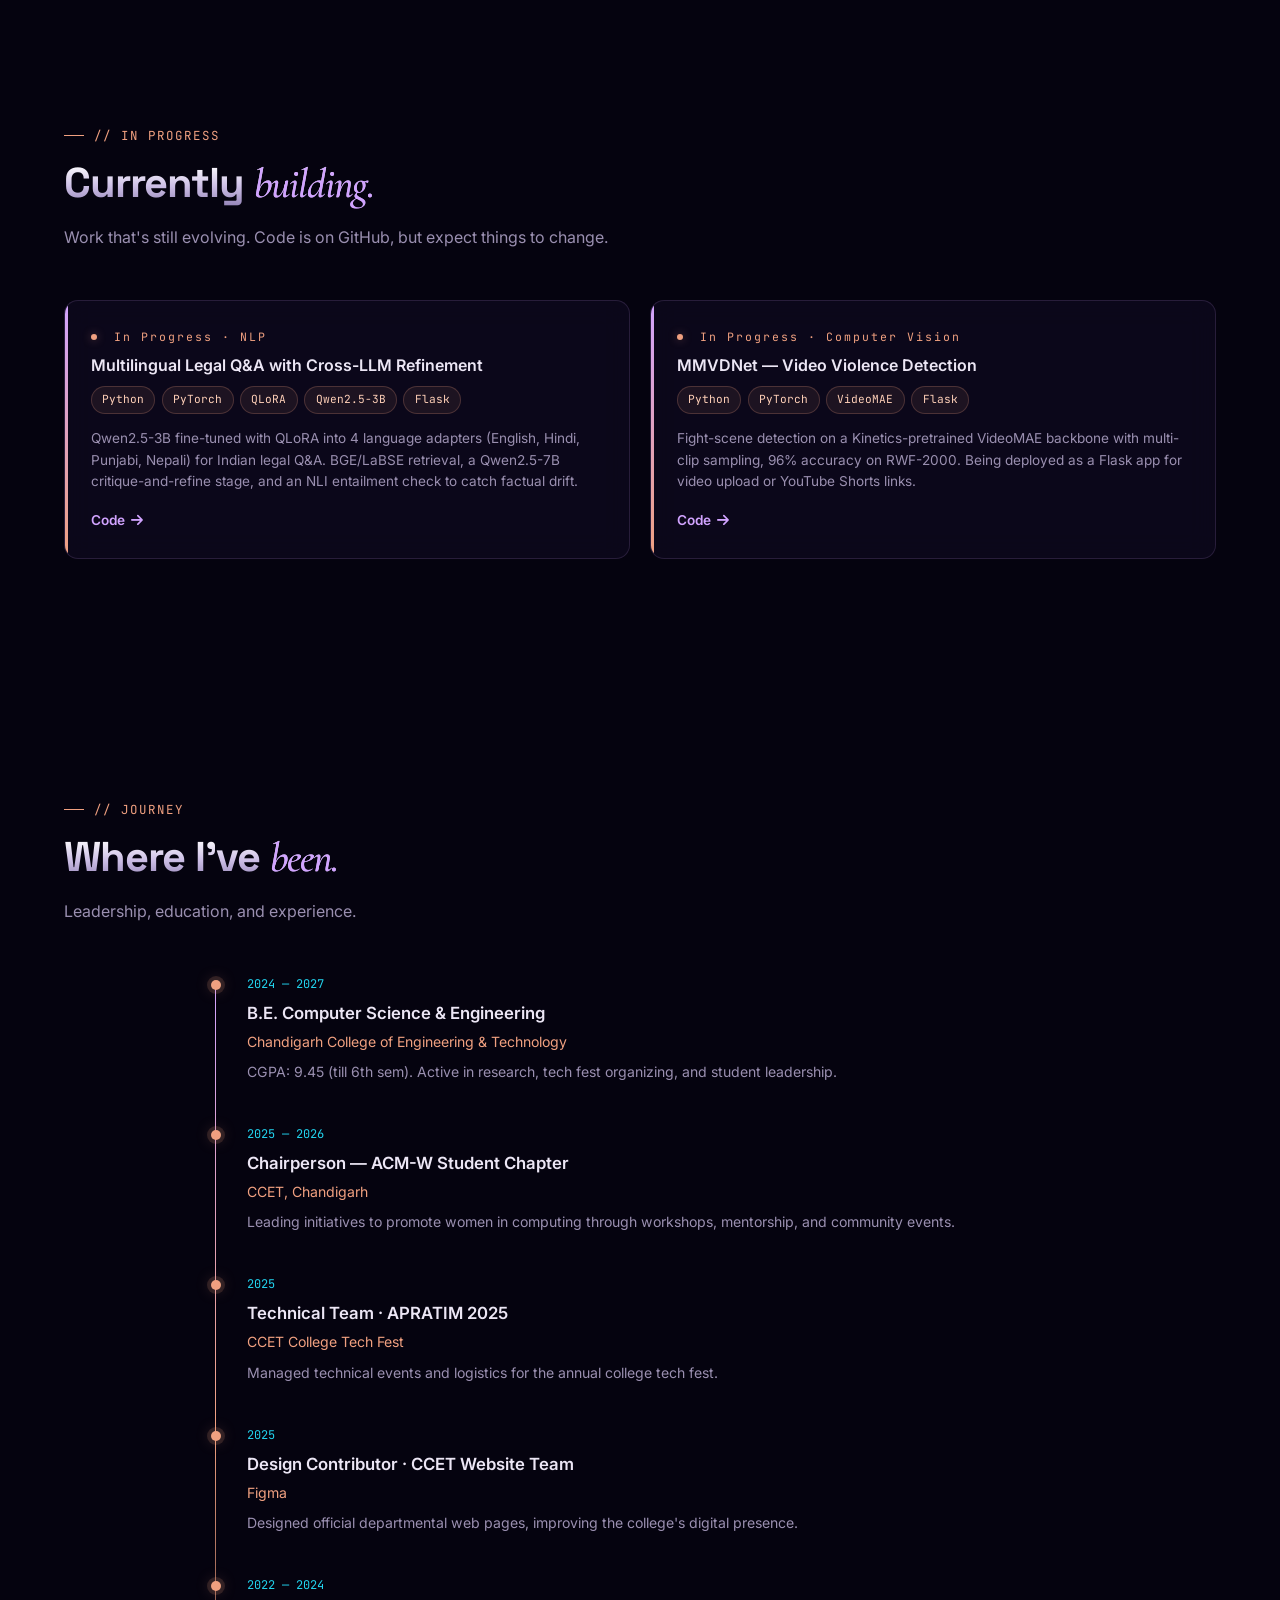
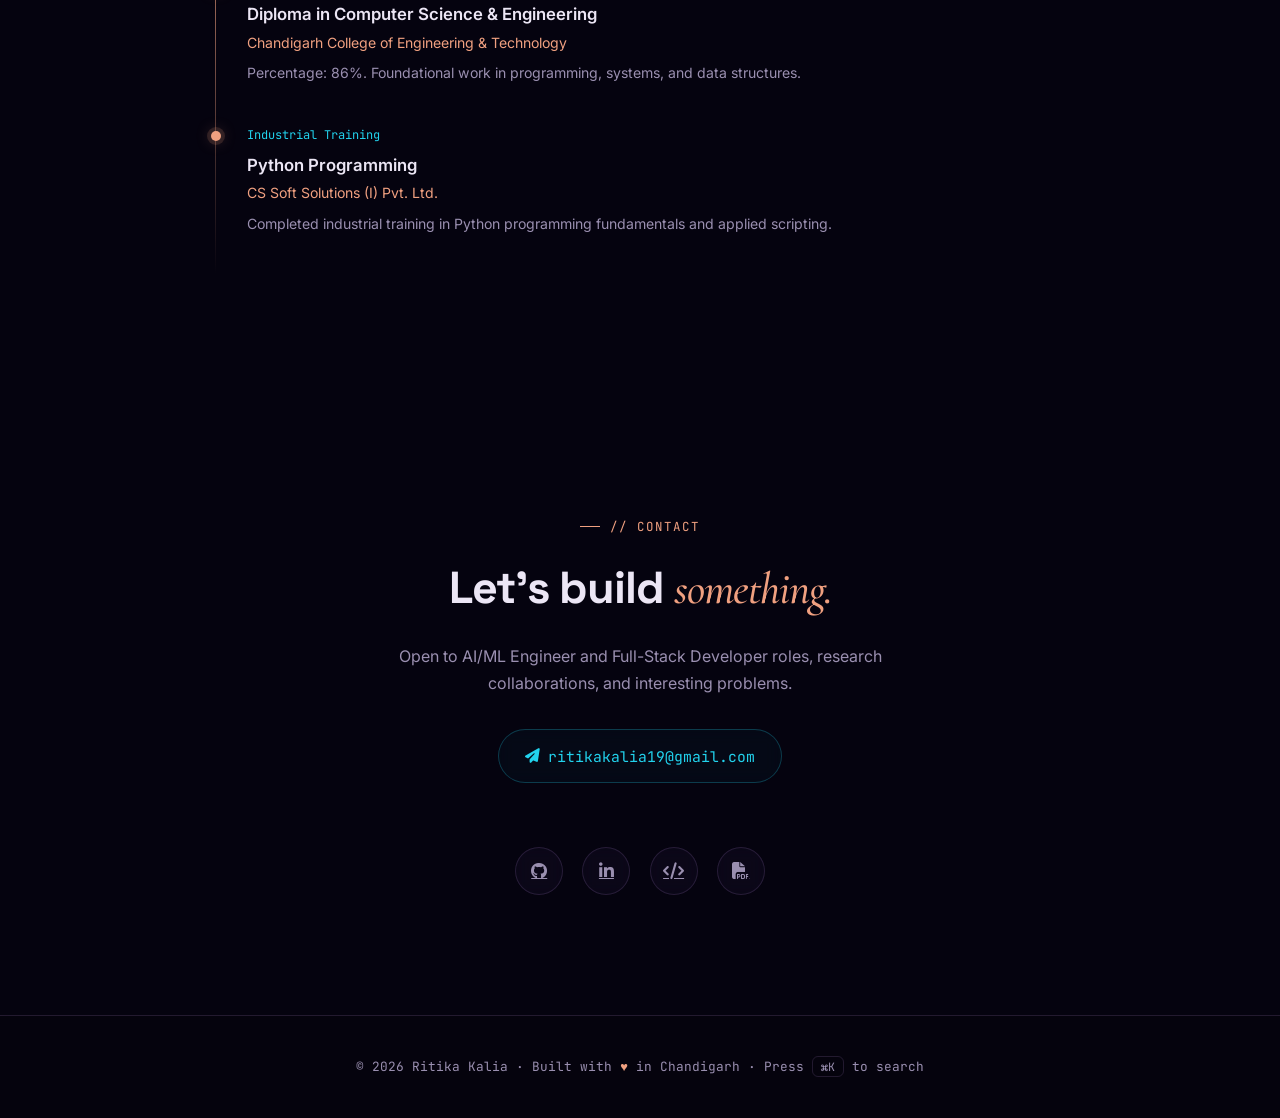
==== commit 7f10e00d: "Update index.html" ====
--- a/index.html
+++ b/index.html
@@ -23,6 +23,7 @@
     <link rel="stylesheet" href="css/planets.css">
     <link rel="stylesheet" href="css/guide.css">
 <link rel="stylesheet" href="css/extras.css">
+<script src="js/perf.js"></script>
 <script src="js/pip-warp.js"></script>
 <script src="js/space-fallback.js"></script>
 </head>
--- a/css/planets.css
+++ b/css/planets.css
@@ -0,0 +1,71 @@
+/* ===== Reflect-style polish: metallic headings + glow arcs ===== */
+.section-title,.metal{background:linear-gradient(180deg,#fff 10%,#cdbfe6 55%,#8f7fb3 100%);-webkit-background-clip:text;background-clip:text;-webkit-text-fill-color:transparent}
+.section-title em{-webkit-text-fill-color:var(--accent)}
+.glow-arcs{position:absolute;top:0;left:0;right:0;height:640px;overflow:hidden;pointer-events:none;z-index:1;
+  -webkit-mask-image:linear-gradient(#000 35%,transparent);mask-image:linear-gradient(#000 35%,transparent)}
+.glow-arcs i{position:absolute;left:50%;top:-120%;aspect-ratio:1;border-radius:50%;transform:translateX(-50%);
+  border:1px solid rgba(209,163,255,.22);box-shadow:0 0 90px rgba(147,51,234,.35),inset 0 0 140px rgba(147,51,234,.22)}
+.glow-arcs i:nth-child(1){width:150%}.glow-arcs i:nth-child(2){width:118%;top:-98%;opacity:.7}.glow-arcs i:nth-child(3){width:90%;top:-76%;opacity:.5}
+.nav-links .nav-explore{background:none;border:1px solid var(--border);color:var(--accent);padding:.35rem .8rem;border-radius:99px;font:inherit;cursor:pointer}
+.nav-links .nav-explore:hover{border-color:var(--border-hover);box-shadow:0 0 18px var(--accent-glow)}
+
+/* ===== Planet map overlay ===== */
+.pmap{position:fixed;inset:0;z-index:10000;display:none;background:radial-gradient(ellipse at 50% 45%,rgba(40,16,80,.55),rgba(4,2,12,.94) 70%);backdrop-filter:blur(10px);-webkit-backdrop-filter:blur(10px)}
+.pmap.open{display:block;animation:pfade .35s ease}
+@keyframes pfade{from{opacity:0}to{opacity:1}}
+.pmap-x{position:absolute;top:18px;right:22px;width:40px;height:40px;border-radius:50%;border:1px solid var(--border);background:rgba(255,255,255,.04);color:#fff;font-size:1.3rem;cursor:pointer;z-index:3}
+.pmap-head{position:absolute;top:4vh;left:0;right:0;text-align:center;z-index:2;pointer-events:none}
+.pmap-head .pill{display:inline-block;padding:.3rem .9rem;border:1px solid var(--border);border-radius:99px;font-size:.78rem;color:var(--accent);background:rgba(255,255,255,.04)}
+.pmap-head h2{font-family:'Space Grotesk',sans-serif;font-size:clamp(1.8rem,4vw,3rem);margin:.6rem 0 .2rem;letter-spacing:-1px}
+.pmap-head p{color:var(--text-muted);font-size:.95rem}
+.pstage{--s:min(58vh,86vw);position:absolute;left:50%;top:58%;width:var(--s);height:var(--s);transform:translate(-50%,-50%)}
+.bh{position:absolute;left:50%;top:50%;width:calc(var(--s)*.15);height:calc(var(--s)*.15);transform:translate(-50%,-50%);border-radius:50%;background:#000;
+  box-shadow:0 0 0 3px rgba(255,225,255,.92),0 0 28px 8px rgba(190,110,255,.9),0 0 110px 40px rgba(120,60,230,.55)}
+.bh::after{content:"";position:absolute;left:50%;top:50%;width:360%;height:34%;transform:translate(-50%,-50%);border-radius:50%;
+  background:radial-gradient(ellipse,rgba(255,235,255,.95) 0%,rgba(190,110,255,.65) 22%,rgba(110,50,220,.25) 48%,transparent 70%);filter:blur(5px);mix-blend-mode:screen}
+.orbit{position:absolute;left:50%;top:50%;border-radius:50%;border:1px dashed rgba(209,163,255,.16);width:calc(var(--s)*var(--k));height:calc(var(--s)*var(--k));
+  transform:translate(-50%,-50%) rotate(var(--a));animation:pspin var(--t) linear infinite}
+@keyframes pspin{to{transform:translate(-50%,-50%) rotate(calc(var(--a) + 360deg))}}
+@keyframes pcounter{from{transform:rotate(calc(var(--a) * -1))}to{transform:rotate(calc(var(--a) * -1 - 360deg))}}
+.pstage:hover .orbit,.pstage:hover .pl-in{animation-play-state:paused}
+.pl{position:absolute;left:50%;top:0;transform:translate(-50%,-50%);background:none;border:0;cursor:pointer;padding:0}
+.pl-in{display:flex;flex-direction:column;align-items:center;gap:.4rem;animation:pcounter var(--t) linear infinite}
+.pl-ball{width:clamp(38px,6.5vmin,64px);aspect-ratio:1;border-radius:50%;transition:transform .25s,box-shadow .25s;
+  background:radial-gradient(circle at 32% 30%,#fff9,transparent 38%),radial-gradient(circle at 35% 35%,var(--c),color-mix(in srgb,var(--c) 30%,#000) 80%);
+  box-shadow:0 0 26px color-mix(in srgb,var(--c) 55%,transparent)}
+.pl:hover .pl-ball,.pl:focus-visible .pl-ball{transform:scale(1.25);box-shadow:0 0 48px var(--c)}
+.pl-name{font-size:.78rem;color:var(--text);text-shadow:0 1px 8px #000}
+.pmap-fly{position:absolute;bottom:3.5vh;left:50%;transform:translateX(-50%);z-index:3;padding:.6rem 1.3rem;border-radius:99px;border:1px solid var(--border-hover);
+  color:#fff;text-decoration:none;background:rgba(147,51,234,.25);box-shadow:0 0 24px var(--accent-glow)}
+
+/* ===== Glass app-window panel ===== */
+.gpanel{position:absolute;left:50%;top:50%;transform:translate(-50%,-48%) scale(.96);opacity:0;pointer-events:none;z-index:4;width:min(940px,93vw);max-height:84vh;display:flex;flex-direction:column;
+  border:1px solid rgba(255,255,255,.12);border-radius:16px;background:linear-gradient(180deg,rgba(26,18,48,.82),rgba(10,6,22,.9));backdrop-filter:blur(22px);-webkit-backdrop-filter:blur(22px);
+  box-shadow:0 30px 90px #000a,0 0 70px rgba(147,51,234,.25);transition:.3s}
+.gpanel.open{opacity:1;pointer-events:auto;transform:translate(-50%,-50%) scale(1)}
+.gbar{display:flex;align-items:center;gap:.5rem;padding:.7rem 1rem;border-bottom:1px solid rgba(255,255,255,.08)}
+.gbar i{width:11px;height:11px;border-radius:50%;background:#ff5f57}.gbar i:nth-child(2){background:#febc2e}.gbar i:nth-child(3){background:#28c840}
+.gbar b{margin-left:.6rem;font:600 .85rem 'Space Grotesk',sans-serif;color:var(--text-muted);letter-spacing:.3px}
+.gbar button{margin-left:auto;background:none;border:0;color:var(--text-muted);font-size:1.2rem;cursor:pointer}
+.gbody{overflow:auto;padding:1.2rem 1.6rem 2rem}
+.gbody section{padding:1rem 0!important;min-height:0!important;background:none!important}
+.gbody .reveal,.gbody *{opacity:1!important}
+.gbody .reveal{transform:none!important}
+
+/* ===== seamless transitions ===== */
+@view-transition{navigation:auto}
+.curtain{position:fixed;inset:0;z-index:20000;background:#06040d;display:flex;align-items:center;justify-content:center;transition:opacity .9s ease}
+.curtain span{font:500 .85rem 'Space Grotesk',sans-serif;letter-spacing:4px;text-transform:uppercase;color:var(--accent);animation:cpulse 1.4s ease-in-out infinite}
+@keyframes cpulse{50%{opacity:.35}}
+.curtain.gone{opacity:0;pointer-events:none}
+.flyx{position:fixed;inset:0;z-index:10001;background:#06040d;opacity:0;visibility:hidden;transition:opacity .6s ease,visibility 0s .6s}
+.flyx.open{opacity:1;visibility:visible;transition:opacity .6s ease}
+.flyx iframe{width:100%;height:100%;border:0;display:block}
+
+.pmap-home{position:absolute;top:18px;left:22px;z-index:3;height:40px;padding:0 1.1rem;border-radius:99px;border:1px solid var(--border);background:rgba(255,255,255,.04);color:#fff;font:500 .85rem Inter,sans-serif;cursor:pointer;transition:border-color .2s,box-shadow .2s}
+.pmap-home:hover{border-color:var(--border-hover);box-shadow:0 0 20px rgba(209,163,255,.3)}
+@media(max-width:768px){.pmap-home{top:12px;left:12px;height:36px;padding:0 .9rem;font-size:.78rem}.pmap-x{top:12px;right:12px}}
+
+/* the larger orbit rings sit on top of the smaller ones and were swallowing clicks: let clicks fall through the rings, only the planets catch them */
+.orbit{pointer-events:none}
+.pl{pointer-events:auto}
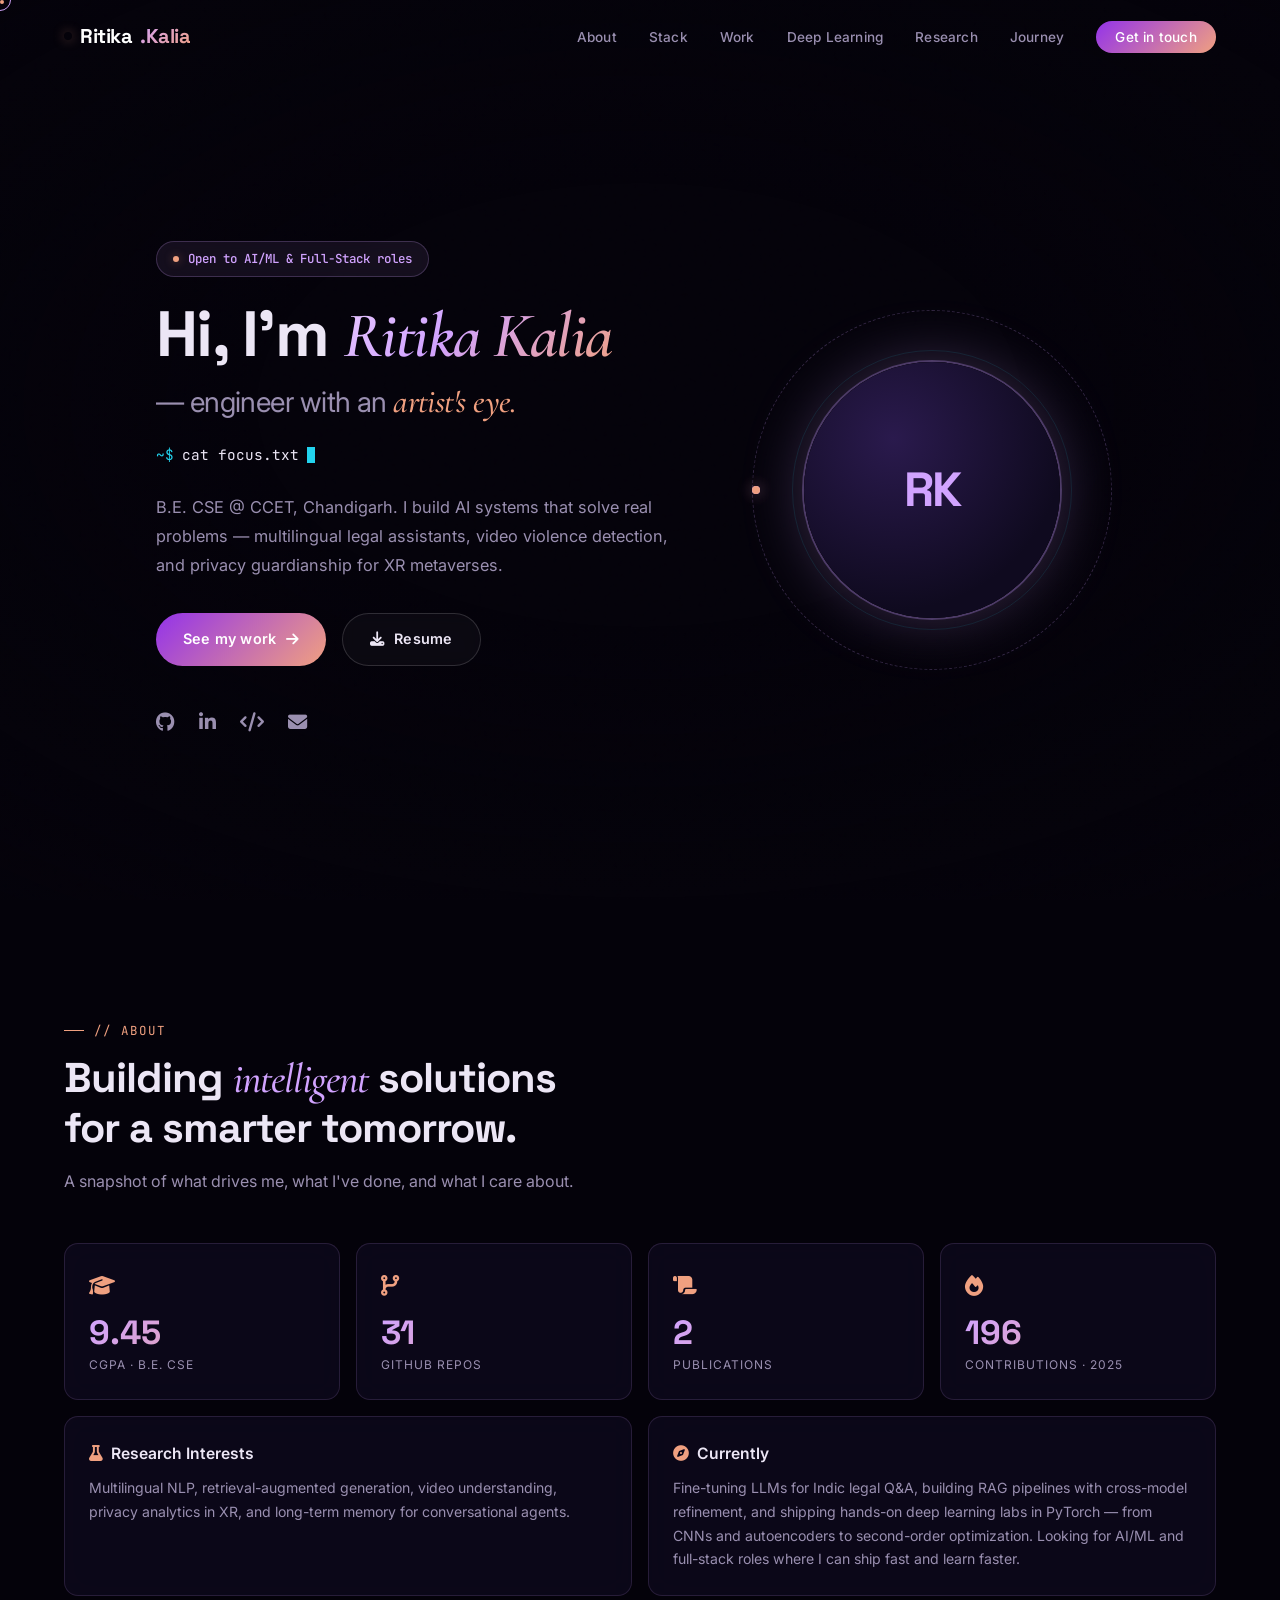
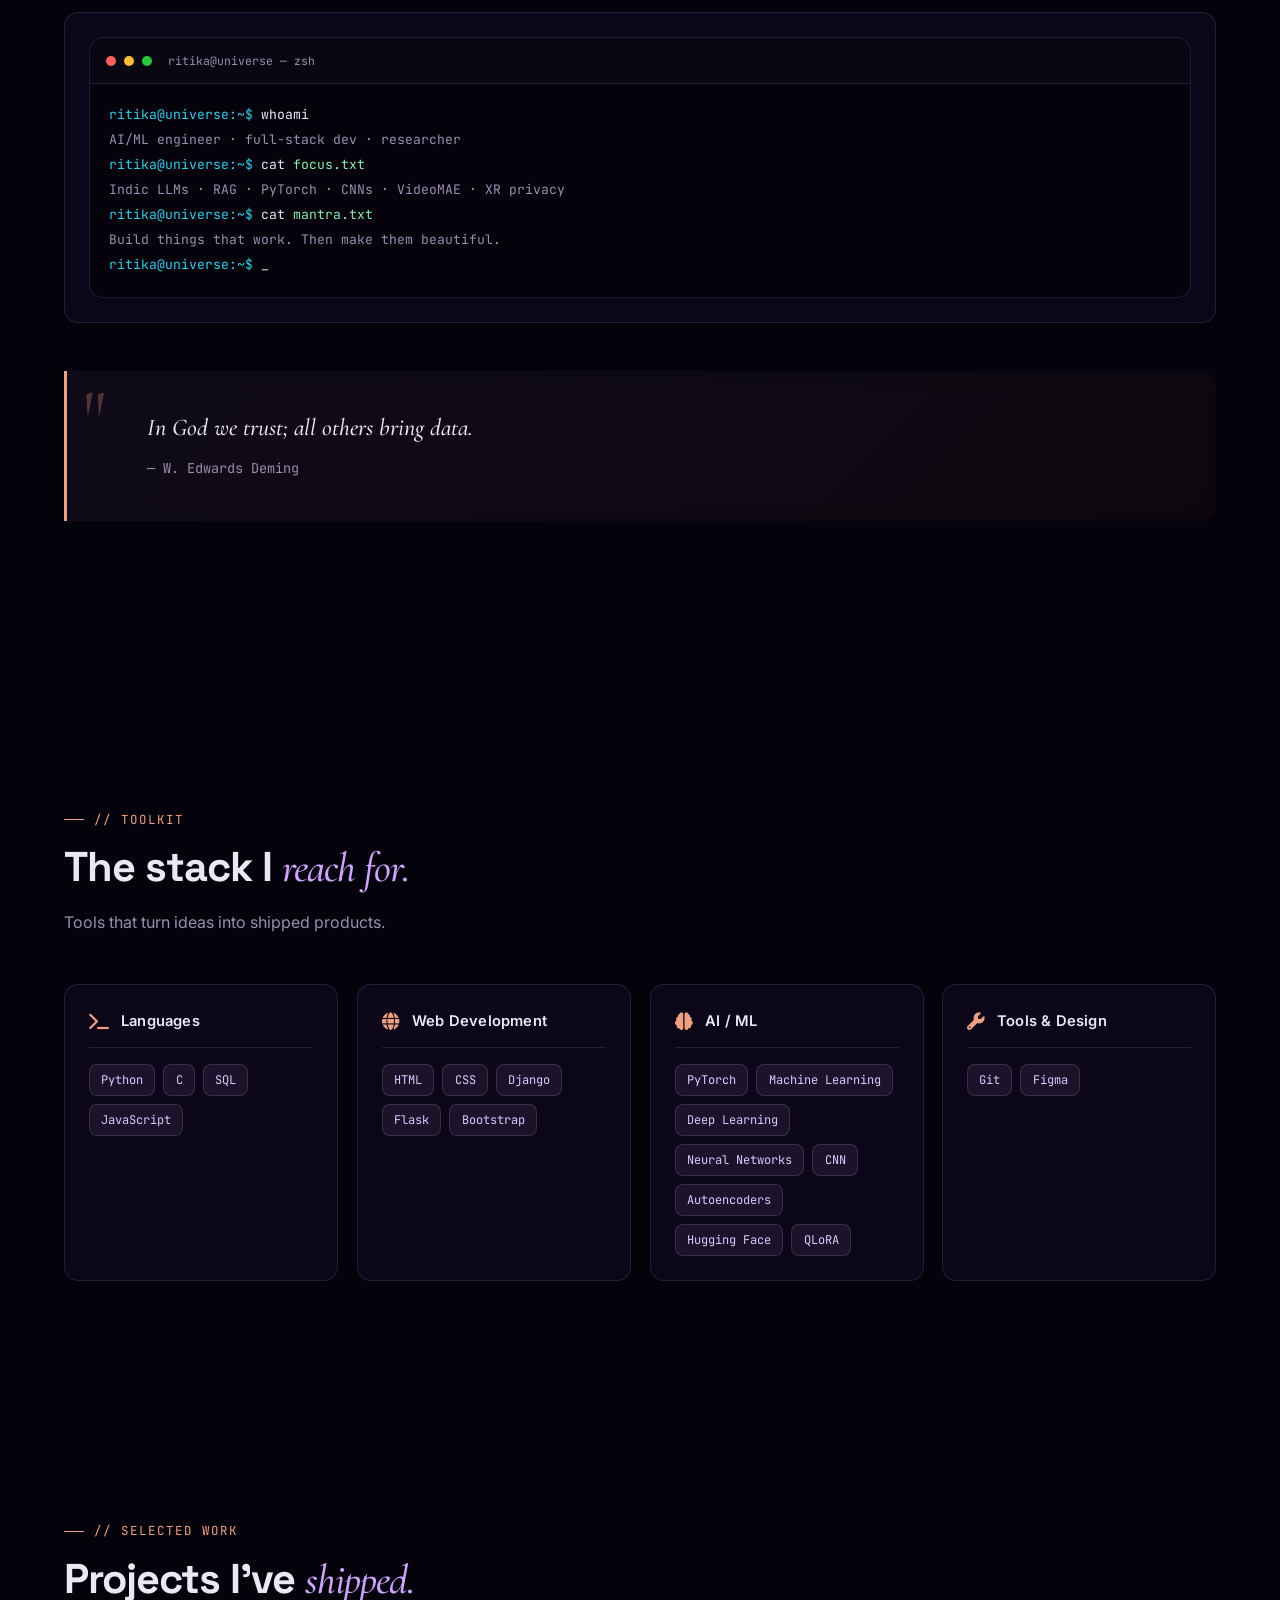
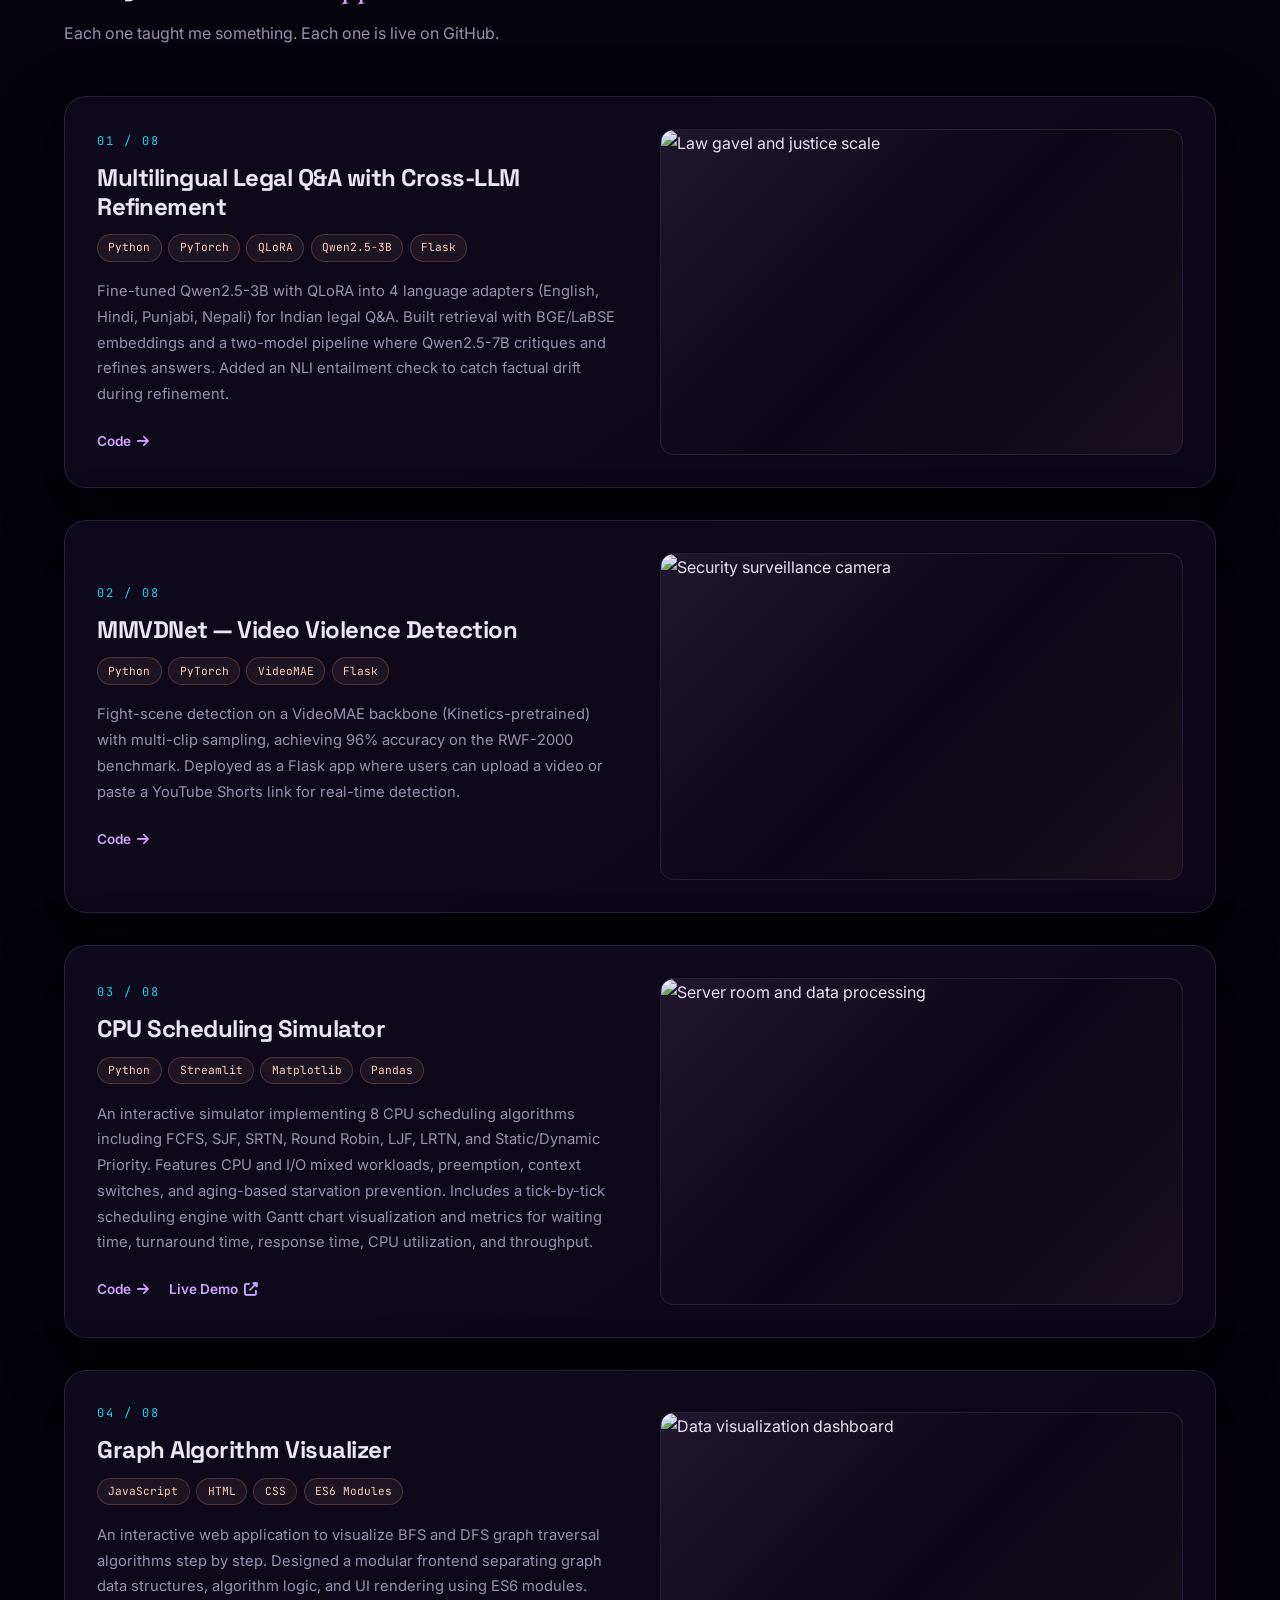
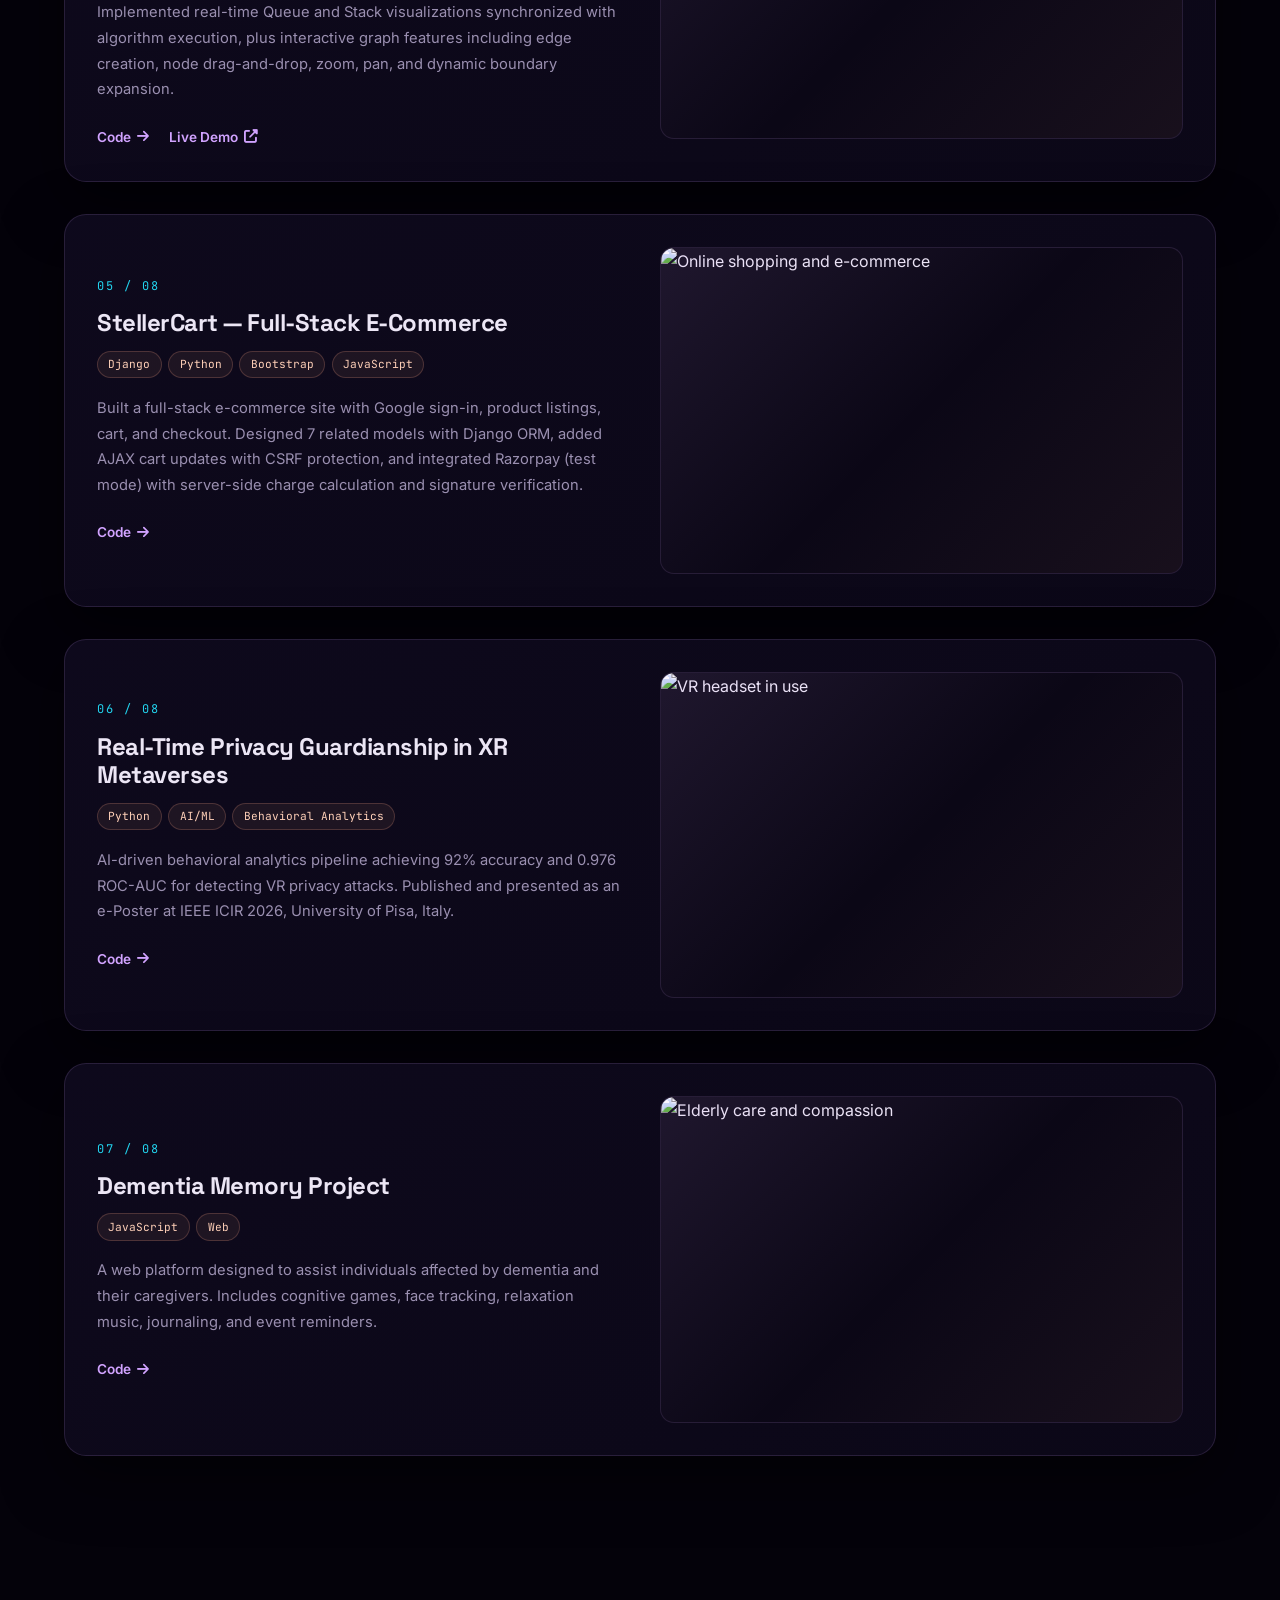
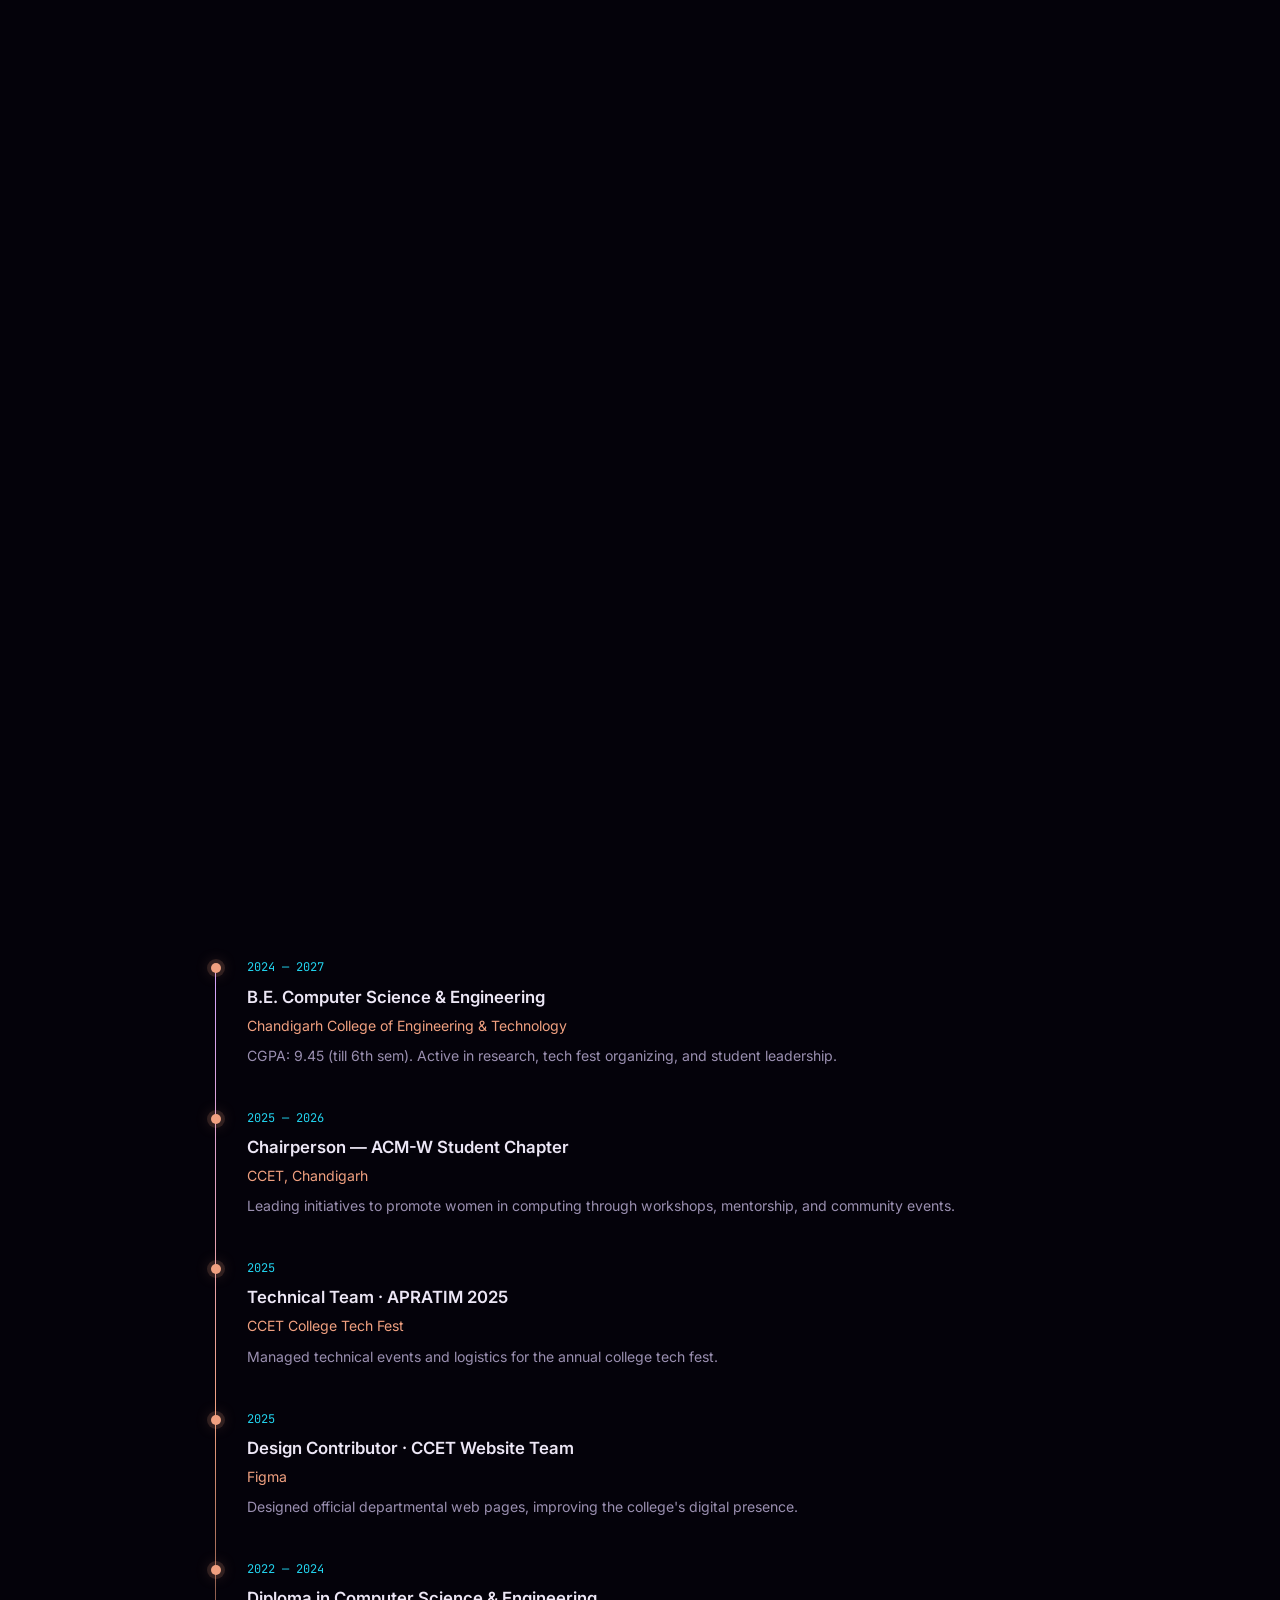
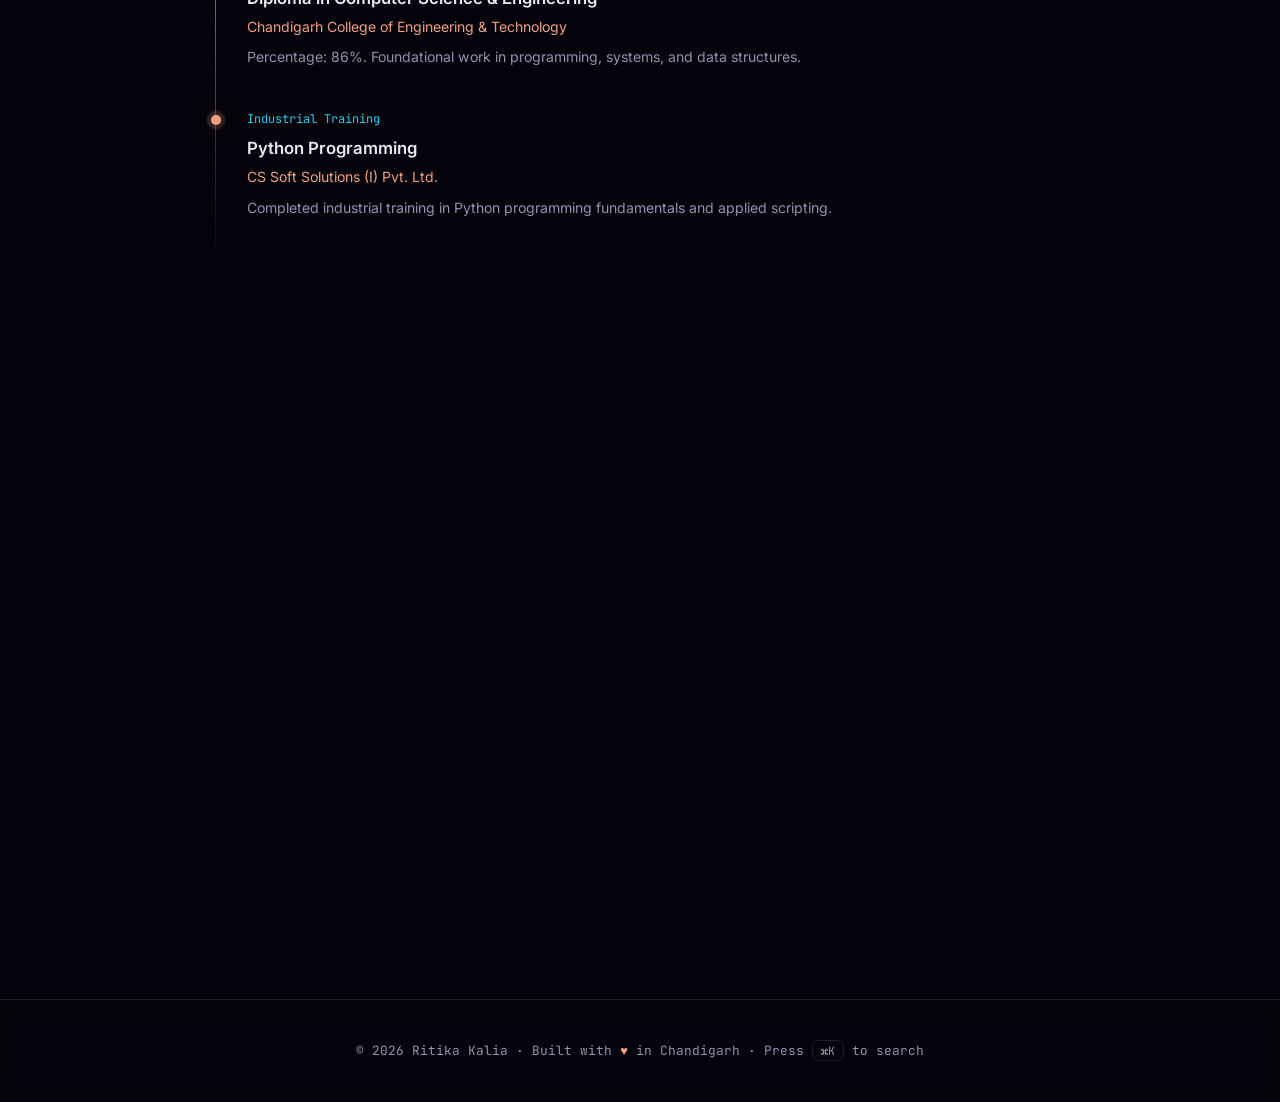
==== commit 58ad56f2: "Update index.html" ====
--- a/index.html
+++ b/index.html
@@ -1,834 +1,2918 @@
 <!DOCTYPE html>
 <html lang="en">
-
 <head>
-    <meta charset="UTF-8">
-    <meta name="viewport" content="width=device-width, initial-scale=1.0">
-    <title>Ritika Kalia · AI/ML Engineer · Building intelligent solutions for a smarter tomorrow</title>
-    <meta name="description"
-        content="Portfolio of Ritika Kalia — AI/ML Engineer, Researcher, Full-Stack Developer from Chandigarh, India.">
-    <meta name="theme-color" content="#04020a">
-    <link rel="icon" href="data:image/svg+xml,%3Csvg xmlns='http://www.w3.org/2000/svg' viewBox='0 0 32 32'%3E%3Ccircle cx='16' cy='16' r='14' fill='%2306020f'/%3E%3Ccircle cx='16' cy='16' r='6' fill='%23d1a3ff'/%3E%3C/svg%3E">
-    <meta property="og:type" content="website"><meta property="og:title" content="Ritika Kalia · AI/ML Engineer"><meta property="og:description" content="Portfolio of Ritika Kalia — AI/ML Engineer, Researcher, Full-Stack Developer from Chandigarh, India.">
-    <meta property="og:url" content="https://ritikakalia9.github.io/"><meta property="og:image" content="https://ritikakalia9.github.io/images/og-universe.jpg">
-    <meta name="twitter:card" content="summary_large_image"><meta name="twitter:title" content="Ritika Kalia · AI/ML Engineer"><meta name="twitter:description" content="Portfolio of Ritika Kalia — AI/ML Engineer, Researcher, Full-Stack Developer from Chandigarh, India."><meta name="twitter:image" content="https://ritikakalia9.github.io/images/og-universe.jpg">
-    
-    <link rel="preconnect" href="https://fonts.googleapis.com">
-    <link rel="preconnect" href="https://fonts.gstatic.com" crossorigin>
-    <link
-        href="https://fonts.googleapis.com/css2?family=Cormorant+Garamond:ital,wght@0,400;0,500;0,600;1,400;1,500&family=Inter:wght@300;400;500;600;700&family=JetBrains+Mono:wght@400;500;700&family=Space+Grotesk:wght@400;500;600;700&display=swap"
-        rel="stylesheet">
-    <link rel="stylesheet" href="https://cdnjs.cloudflare.com/ajax/libs/font-awesome/6.5.1/css/all.min.css">
-    <link rel="stylesheet" href="css/style.css">
-    <link rel="stylesheet" href="css/planets.css">
-    <link rel="stylesheet" href="css/guide.css">
-<link rel="stylesheet" href="css/extras.css">
-<script src="js/perf.js"></script>
-<script src="js/pip-warp.js"></script>
-<script src="js/space-fallback.js"></script>
+<meta charset="UTF-8">
+<meta name="viewport" content="width=device-width, initial-scale=1.0">
+<title>Ritika Kalia · AI/ML Engineer · Building intelligent solutions for a smarter tomorrow</title>
+<meta name="description" content="Portfolio of Ritika Kalia — AI/ML Engineer, Researcher, Full-Stack Developer from Chandigarh, India.">
+<link rel="preconnect" href="https://fonts.googleapis.com">
+<link rel="preconnect" href="https://fonts.gstatic.com" crossorigin>
+<link href="https://fonts.googleapis.com/css2?family=Cormorant+Garamond:ital,wght@0,400;0,500;0,600;1,400;1,500&family=Inter:wght@300;400;500;600;700&family=JetBrains+Mono:wght@400;500;700&family=Space+Grotesk:wght@400;500;600;700&display=swap" rel="stylesheet">
+<link rel="stylesheet" href="https://cdnjs.cloudflare.com/ajax/libs/font-awesome/6.5.1/css/all.min.css">
+<style>
+* { margin: 0; padding: 0; box-sizing: border-box; }
+
+:root {
+  --bg: #06040d;
+  --bg-2: #0b0716;
+  --card: #0f0a1f;
+  --accent: #d1a3ff;
+  --accent-strong: #9333ea;
+  --accent-glow: rgba(209, 163, 255, 0.35);
+  --accent2: #22d3ee;
+  --accent2-glow: rgba(34, 211, 238, 0.3);
+  --accent3: #f0a080;
+  --accent3-glow: rgba(240, 160, 128, 0.4);
+  --text: #ece6f5;
+  --text-muted: #9a8fb0;
+  --border: rgba(209, 163, 255, 0.14);
+  --border-hover: rgba(209, 163, 255, 0.45);
+  --radius: 14px;
+  --radius-lg: 22px;
+}
+
+html { scroll-behavior: smooth; }
+
+html, body { overflow-x: clip; }
+
+body {
+  font-family: 'Inter', sans-serif;
+  background: #04020a;
+  color: var(--text);
+  line-height: 1.7;
+  -webkit-font-smoothing: antialiased;
+  position: relative;
+  min-height: 100vh;
+}
+
+/* ============================================================
+   WEBGL UNIVERSE
+   ============================================================ */
+#webgl {
+  position: fixed;
+  inset: 0;
+  width: 100%;
+  height: 100%;
+  display: block;
+  z-index: 0;
+  pointer-events: none;
+}
+
+.vignette {
+  position: fixed;
+  inset: 0;
+  z-index: 1;
+  pointer-events: none;
+  background:
+    radial-gradient(ellipse 85% 70% at 50% 45%, transparent 35%, rgba(4, 2, 10, 0.5) 78%, rgba(4, 2, 10, 0.85) 100%);
+}
+
+body::after {
+  content: '';
+  position: fixed; inset: 0; pointer-events: none; z-index: 2;
+  opacity: 0.06;
+  background-image: url("data:image/svg+xml,%3Csvg viewBox='0 0 200 200' xmlns='http://www.w3.org/2000/svg'%3E%3Cfilter id='n'%3E%3CfeTurbulence type='fractalNoise' baseFrequency='0.9'/%3E%3C/filter%3E%3Crect width='100%25' height='100%25' filter='url(%23n)'/%3E%3C/svg%3E");
+  mix-blend-mode: overlay;
+  animation: grainShift 0.6s steps(3) infinite;
+}
+@keyframes grainShift {
+  0%   { transform: translate(0, 0); }
+  33%  { transform: translate(-3px, 2px); }
+  66%  { transform: translate(2px, -3px); }
+  100% { transform: translate(0, 0); }
+}
+
+/* ============================================================
+   CURSOR
+   ============================================================ */
+.cursor, .cursor-dot { position: fixed; pointer-events: none; z-index: 9999; }
+.cursor {
+  width: 22px; height: 22px; border: 1.5px solid var(--accent);
+  border-radius: 50%; transition: transform 0.15s, background 0.15s, border-color 0.15s;
+  mix-blend-mode: difference;
+}
+.cursor.hover { transform: scale(2.4); background: var(--accent); border-color: transparent; }
+.cursor-dot { width: 4px; height: 4px; background: var(--accent3); border-radius: 50%; }
+@media (max-width: 768px) { .cursor, .cursor-dot { display: none; } }
+
+.container { max-width: 1200px; margin: 0 auto; padding: 0 1.5rem; position: relative; z-index: 5; }
+
+/* ============================================================
+   NAV
+   ============================================================ */
+nav {
+  position: fixed; top: 0; width: 100%; z-index: 1000;
+  padding: 1.2rem 0; transition: all 0.4s ease;
+}
+nav.scrolled {
+  background: rgba(6, 4, 13, 0.7);
+  backdrop-filter: blur(20px);
+  -webkit-backdrop-filter: blur(20px);
+  border-bottom: 1px solid var(--border);
+  padding: 0.8rem 0;
+}
+.nav-inner { display: flex; justify-content: space-between; align-items: center; }
+.logo {
+  font-family: 'Space Grotesk', sans-serif;
+  font-weight: 700; font-size: 1.25rem; color: #fff;
+  text-decoration: none; letter-spacing: -0.5px;
+  display: flex; align-items: center; gap: 0.5rem;
+}
+.logo-mark {
+  width: 8px; height: 8px; border-radius: 50%;
+  background: var(--accent3); box-shadow: 0 0 12px var(--accent3-glow);
+  animation: pulse 2.4s ease-in-out infinite;
+}
+@keyframes pulse { 0%,100%{ opacity:1;} 50%{ opacity:0.4; } }
+.logo span { background: linear-gradient(135deg, var(--accent), var(--accent3)); -webkit-background-clip: text; -webkit-text-fill-color: transparent; background-clip: text; }
+
+.nav-links { display: flex; gap: 2rem; list-style: none; align-items: center; }
+.nav-links a {
+  color: var(--text-muted); text-decoration: none;
+  font-size: 0.85rem; font-weight: 500; transition: color 0.3s;
+  letter-spacing: 0.2px;
+}
+.nav-links a:hover { color: #fff; }
+.nav-cta {
+  background: linear-gradient(135deg, var(--accent-strong), var(--accent3));
+  color: #fff !important; padding: 0.5rem 1.2rem; border-radius: 50px;
+  font-weight: 600; transition: box-shadow 0.3s !important;
+}
+.nav-cta:hover { box-shadow: 0 0 25px var(--accent3-glow); }
+.menu-btn { display: none; background: none; border: none; color: #fff; font-size: 1.4rem; cursor: pointer; }
+
+/* ============================================================
+   HERO
+   ============================================================ */
+.hero { min-height: 100vh; display: flex; align-items: center; padding-top: 80px; position: relative; z-index: 5; }
+.hero-grid { display: grid; grid-template-columns: 1.15fr 0.85fr; gap: 4rem; align-items: center; }
+
+.hero-badge {
+  display: inline-flex; align-items: center; gap: 0.6rem;
+  background: rgba(209, 163, 255, 0.08);
+  border: 1px solid rgba(209, 163, 255, 0.22);
+  padding: 0.4rem 1rem; border-radius: 50px;
+  font-size: 0.78rem; color: var(--accent);
+  font-weight: 500; margin-bottom: 1.5rem;
+  font-family: 'JetBrains Mono', monospace;
+  backdrop-filter: blur(8px); -webkit-backdrop-filter: blur(8px);
+}
+.hero-badge .dot { width: 6px; height: 6px; background: var(--accent3); border-radius: 50%; animation: pulse 2s infinite; box-shadow: 0 0 10px var(--accent3-glow); }
+
+.hero h1 {
+  font-family: 'Space Grotesk', sans-serif;
+  font-size: clamp(2.4rem, 5vw, 4rem);
+  font-weight: 700; line-height: 1.05;
+  letter-spacing: -1.5px; margin-bottom: 1.2rem;
+}
+.hero h1 .name {
+  background: linear-gradient(135deg, #e8c8ff 0%, #d1a3ff 40%, #f0a080 100%);
+  -webkit-background-clip: text; -webkit-text-fill-color: transparent; background-clip: text;
+  font-style: italic;
+  font-family: 'Cormorant Garamond', serif;
+  font-weight: 600;
+  padding-right: 4px;
+}
+.hero h1 .hero-tagline {
+  display: block;
+  font-family: 'Inter', sans-serif;
+  font-size: 0.44em;
+  font-weight: 400;
+  letter-spacing: -0.02em;
+  color: var(--text-muted);
+  margin-top: 0.7rem;
+  line-height: 1.3;
+}
+.hero h1 .hero-tagline em {
+  font-family: 'Cormorant Garamond', serif;
+  font-style: italic;
+  font-weight: 500;
+  color: var(--accent3);
+  font-size: 1.18em;
+  padding-right: 2px;
+}
+
+.hero-tag {
+  font-family: 'JetBrains Mono', monospace;
+  font-size: 0.9rem; color: var(--text-muted); margin-bottom: 1.6rem;
+  display: flex; align-items: center; gap: 0.5rem;
+}
+.hero-tag .prompt { color: var(--accent2); }
+.hero-tag .typed { color: var(--text); }
+.hero-tag .caret { background: var(--accent2); width: 8px; height: 1.1em; display: inline-block; animation: blink 1s step-end infinite; }
+@keyframes blink { 50% { opacity: 0; } }
+
+.hero-desc { color: var(--text-muted); font-size: 1.02rem; max-width: 520px; margin-bottom: 2rem; line-height: 1.8; }
+
+.hero-btns { display: flex; gap: 1rem; flex-wrap: wrap; margin-bottom: 2.5rem; }
+.btn {
+  display: inline-flex; align-items: center; gap: 0.6rem;
+  padding: 0.85rem 1.7rem; border-radius: 50px;
+  font-weight: 600; font-size: 0.9rem; text-decoration: none;
+  transition: all 0.3s ease; cursor: pointer; border: none;
+  font-family: inherit; letter-spacing: 0.2px;
+}
+.btn-primary {
+  background: linear-gradient(135deg, var(--accent-strong), var(--accent3));
+  color: #fff; position: relative; overflow: hidden;
+}
+.btn-primary:hover { transform: translateY(-2px); box-shadow: 0 12px 40px var(--accent3-glow); }
+.btn-ghost { background: rgba(255,255,255,0.03); color: var(--text); border: 1px solid rgba(255,255,255,0.15); backdrop-filter: blur(8px); -webkit-backdrop-filter: blur(8px); }
+.btn-ghost:hover { border-color: var(--accent); background: rgba(209,163,255,0.06); }
+
+.hero-socials { display: flex; gap: 1.5rem; }
+.hero-socials a { color: var(--text-muted); font-size: 1.2rem; transition: all 0.3s; }
+.hero-socials a:hover { color: var(--accent3); transform: translateY(-3px); }
+
+.hero-visual { display: flex; justify-content: center; align-items: center; }
+.orbit { position: relative; width: 360px; height: 360px; display: flex; align-items: center; justify-content: center; }
+.orbit::before, .orbit::after {
+  content: ''; position: absolute; border-radius: 50%;
+  border: 1px dashed rgba(209, 163, 255, 0.22);
+}
+.orbit::before { inset: 0; animation: spin 40s linear infinite; }
+.orbit::after { inset: 40px; border-style: solid; border-color: rgba(34, 211, 238, 0.1); animation: spin 30s linear infinite reverse; }
+@keyframes spin { to { transform: rotate(360deg); } }
+
+.orbit-dot {
+  position: absolute; width: 8px; height: 8px; border-radius: 50%;
+  background: var(--accent); box-shadow: 0 0 15px var(--accent-glow);
+  top: 50%; left: 0; margin-top: -4px;
+  animation: orbit 12s linear infinite;
+}
+.orbit-dot.cyan { background: var(--accent3); box-shadow: 0 0 15px var(--accent3-glow); animation-duration: 16s; animation-direction: reverse; }
+@keyframes orbit { to { transform: rotate(360deg) translateX(180px) rotate(-360deg); } }
+
+.profile-photo {
+  width: 260px; height: 260px; border-radius: 50%;
+  overflow: hidden; position: relative;
+  border: 2px solid rgba(209, 163, 255, 0.32);
+  box-shadow: 0 0 60px rgba(209, 163, 255, 0.25), inset 0 0 40px rgba(240, 160, 128, 0.08);
+  background: var(--card);
+}
+.profile-photo img { width: 100%; height: 100%; object-fit: cover; display: block; }
+.profile-photo .fallback {
+  position: absolute; inset: 0; display: flex; align-items: center; justify-content: center;
+  font-family: 'Space Grotesk', sans-serif; font-size: 3rem; font-weight: 700;
+  background: radial-gradient(circle at 35% 30%, #2a1a4d, #0f0a1f 70%);
+  color: var(--accent); letter-spacing: -2px;
+}
+
+/* ============================================================
+   SECTIONS
+   ============================================================ */
+section { padding: 120px 0; position: relative; z-index: 5; }
+
+.section-label {
+  font-family: 'JetBrains Mono', monospace; font-size: 0.78rem;
+  color: var(--accent3); letter-spacing: 2px; text-transform: uppercase;
+  margin-bottom: 0.8rem; display: flex; align-items: center; gap: 0.6rem;
+}
+.section-label::before { content: ''; width: 20px; height: 1px; background: var(--accent3); }
+
+.section-title {
+  font-family: 'Space Grotesk', sans-serif;
+  font-size: clamp(1.9rem, 3.6vw, 2.6rem);
+  font-weight: 700; letter-spacing: -1px;
+  margin-bottom: 1rem; line-height: 1.15;
+}
+.section-title em { font-family: 'Cormorant Garamond', serif; font-style: italic; color: var(--accent); font-weight: 500; }
+.section-desc { color: var(--text-muted); max-width: 600px; margin-bottom: 3rem; font-size: 1rem; }
+
+.quote-strip {
+  margin: 3rem 0; padding: 2.5rem;
+  background: linear-gradient(135deg, rgba(209,163,255,0.06), rgba(240,160,128,0.04));
+  border-left: 3px solid var(--accent3);
+  border-radius: 0 var(--radius) var(--radius) 0;
+  position: relative;
+  backdrop-filter: blur(10px); -webkit-backdrop-filter: blur(10px);
+}
+.quote-strip::before {
+  content: '"'; position: absolute; top: 0.5rem; left: 1rem;
+  font-family: 'Cormorant Garamond', serif; font-size: 5rem; line-height: 1;
+  color: var(--accent3); opacity: 0.28;
+}
+.quote-text {
+  font-family: 'Cormorant Garamond', serif;
+  font-size: 1.5rem; font-weight: 500; font-style: italic;
+  color: var(--text); margin-bottom: 0.8rem; padding-left: 2.5rem; line-height: 1.4;
+}
+.quote-author {
+  font-family: 'JetBrains Mono', monospace; font-size: 0.85rem;
+  color: var(--text-muted); padding-left: 2.5rem;
+}
+
+/* ============================================================
+   BENTO
+   ============================================================ */
+.bento-grid {
+  display: grid; grid-template-columns: repeat(4, 1fr);
+  grid-auto-rows: minmax(120px, auto); gap: 1rem;
+}
+.bento-item {
+  background: rgba(15, 10, 31, 0.72);
+  backdrop-filter: blur(14px); -webkit-backdrop-filter: blur(14px);
+  border: 1px solid var(--border);
+  border-radius: var(--radius); padding: 1.5rem;
+  transition: all 0.4s ease; position: relative; overflow: hidden;
+}
+.bento-item::before {
+  content: ''; position: absolute; top: 0; left: 0; right: 0; height: 1px;
+  background: linear-gradient(90deg, transparent, var(--accent3), transparent);
+  opacity: 0; transition: opacity 0.4s;
+}
+.bento-item:hover::before { opacity: 1; }
+.bento-item:hover { border-color: var(--border-hover); transform: translateY(-4px); box-shadow: 0 20px 60px rgba(0,0,0,0.4), 0 0 40px rgba(240,160,128,0.08); }
+.bento-item.span-2 { grid-column: span 2; }
+.bento-item.span-3 { grid-column: span 3; }
+.bento-item.span-4 { grid-column: span 4; }
+
+.bento-icon { font-size: 1.3rem; margin-bottom: 0.8rem; color: var(--accent3); }
+.bento-number {
+  font-family: 'Space Grotesk', sans-serif; font-size: 2.1rem; font-weight: 700;
+  background: linear-gradient(135deg, var(--accent), var(--accent3));
+  -webkit-background-clip: text; -webkit-text-fill-color: transparent; background-clip: text;
+  line-height: 1; margin-bottom: 0.3rem;
+}
+.bento-label { font-size: 0.75rem; color: var(--text-muted); text-transform: uppercase; letter-spacing: 1px; }
+.bento-title { font-size: 0.98rem; font-weight: 600; margin-bottom: 0.5rem; display: flex; align-items: center; gap: 0.5rem; }
+.bento-title i { color: var(--accent3); }
+.bento-text { color: var(--text-muted); font-size: 0.88rem; line-height: 1.7; }
+
+.terminal {
+  background: rgba(5, 3, 12, 0.9);
+  border: 1px solid var(--border);
+  border-radius: var(--radius); overflow: hidden;
+  font-family: 'JetBrains Mono', monospace; font-size: 0.82rem;
+  position: relative;
+}
+.terminal-header {
+  display: flex; align-items: center; gap: 0.5rem;
+  padding: 0.8rem 1rem; background: rgba(255,255,255,0.02);
+  border-bottom: 1px solid var(--border);
+}
+.terminal-dot { width: 10px; height: 10px; border-radius: 50%; }
+.terminal-dot.red { background: #ff5f56; } .terminal-dot.yellow { background: #ffbd2e; } .terminal-dot.green { background: #27c93f; }
+.terminal-title { margin-left: 0.5rem; color: var(--text-muted); font-size: 0.72rem; }
+.terminal-body { padding: 1.2rem; line-height: 1.9; }
+.terminal-line { display: block; }
+.terminal-prompt { color: var(--accent2); }
+.terminal-cmd { color: var(--text); }
+.terminal-output { color: var(--text-muted); }
+.terminal-string { color: #86efac; }
+
+/* ============================================================
+   STACK
+   ============================================================ */
+.stack-grid {
+  display: grid; grid-template-columns: repeat(auto-fit, minmax(220px, 1fr));
+  gap: 1.2rem;
+}
+.stack-card {
+  background: rgba(15, 10, 31, 0.72);
+  backdrop-filter: blur(14px); -webkit-backdrop-filter: blur(14px);
+  border: 1px solid var(--border);
+  border-radius: var(--radius); padding: 1.5rem;
+  transition: all 0.4s ease;
+  position: relative;
+}
+.stack-card:hover { border-color: var(--border-hover); transform: translateY(-4px); box-shadow: 0 20px 60px rgba(0,0,0,0.3); }
+.stack-head {
+  display: flex; align-items: center; gap: 0.75rem;
+  margin-bottom: 1rem; padding-bottom: 0.8rem;
+  border-bottom: 1px solid var(--border);
+}
+.stack-head i { font-size: 1.1rem; color: var(--accent3); }
+.stack-head h4 { font-size: 0.92rem; font-weight: 600; letter-spacing: 0.2px; }
+.stack-tags { display: flex; flex-wrap: wrap; gap: 0.5rem; }
+.stack-tag {
+  background: rgba(209, 163, 255, 0.08);
+  border: 1px solid rgba(209, 163, 255, 0.18);
+  color: #dfc8ff; padding: 0.3rem 0.7rem; border-radius: 8px;
+  font-size: 0.75rem; font-family: 'JetBrains Mono', monospace;
+  transition: all 0.3s;
+}
+.stack-tag:hover { background: rgba(240, 160, 128, 0.14); border-color: var(--accent3); color: #ffe0d0; }
+
+/* ============================================================
+   PROJECTS
+   ============================================================ */
+.projects-list {
+  display: flex;
+  flex-direction: column;
+  gap: 2rem;
+  padding-bottom: 20vh;
+}
+
+.project-item {
+  position: sticky;
+  top: calc(100px + var(--i, 0) * 16px);
+  z-index: calc(1 + var(--i, 0));
+
+  --mx: 50%;
+  --my: 50%;
+
+  background: linear-gradient(145deg, rgba(15, 10, 31, 0.9) 0%, rgba(12, 8, 25, 0.94) 100%);
+  backdrop-filter: blur(16px); -webkit-backdrop-filter: blur(16px);
+  border: 1px solid var(--border);
+  border-radius: var(--radius-lg);
+  padding: 2rem;
+  display: grid; grid-template-columns: 1fr 1fr;
+  gap: 2.5rem; align-items: center;
+  box-shadow: 0 20px 60px rgba(0,0,0,0.5);
+  transition: border-color 0.4s ease, box-shadow 0.4s ease;
+  transform: none;
+}
+
+.project-item:hover {
+  border-color: var(--border-hover);
+  box-shadow: 0 30px 80px rgba(0,0,0,0.6), 0 0 60px rgba(240,160,128,0.1);
+}
+
+.project-item.reveal {
+  opacity: 0;
+  transform: none;
+  transition:
+    opacity 0.8s cubic-bezier(0.16, 1, 0.3, 1),
+    border-color 0.4s ease,
+    box-shadow 0.4s ease;
+}
+.project-item.reveal.active { opacity: 1; transform: none; }
+
+.project-item .card-spotlight {
+  opacity: 0;
+  transition: opacity 0.35s ease;
+}
+.project-item:hover .card-spotlight { opacity: 1; }
+
+.project-num {
+  font-family: 'JetBrains Mono', monospace; font-size: 0.75rem;
+  color: var(--accent2); letter-spacing: 2px; margin-bottom: 0.8rem;
+}
+.project-title {
+  font-family: 'Space Grotesk', sans-serif;
+  font-size: 1.5rem; font-weight: 700; letter-spacing: -0.5px;
+  line-height: 1.2; margin-bottom: 0.8rem;
+}
+.project-meta { display: flex; flex-wrap: wrap; gap: 0.4rem; margin-bottom: 1.1rem; }
+.project-tag {
+  background: rgba(240, 160, 128, 0.08);
+  border: 1px solid rgba(240, 160, 128, 0.22);
+  color: #ffd0b8; padding: 0.2rem 0.65rem; border-radius: 50px;
+  font-size: 0.7rem; font-family: 'JetBrains Mono', monospace;
+}
+.project-desc { color: var(--text-muted); font-size: 0.92rem; line-height: 1.75; margin-bottom: 1.4rem; }
+.project-links { display: flex; gap: 1.2rem; flex-wrap: wrap; }
+.project-links a {
+  color: var(--accent); text-decoration: none;
+  font-size: 0.85rem; font-weight: 600;
+  display: inline-flex; align-items: center; gap: 0.4rem;
+  transition: all 0.3s;
+}
+.project-links a:hover { color: var(--accent3); gap: 0.7rem; }
+.project-visual {
+  border-radius: var(--radius); overflow: hidden;
+  aspect-ratio: 16/10; background: var(--bg-2);
+  border: 1px solid var(--border); position: relative;
+}
+.project-visual img { width: 100%; height: 100%; object-fit: cover; transition: transform 0.7s ease; display: block; }
+.project-visual:hover img { transform: scale(1.04); }
+.project-visual::after {
+  content: ''; position: absolute; inset: 0;
+  background: linear-gradient(135deg, rgba(209,163,255,0.1), transparent 50%, rgba(240,160,128,0.06));
+  pointer-events: none;
+  z-index: 3;
+}
+
+/* ============================================================
+   PUBLICATIONS
+   ============================================================ */
+.pub-grid { display: grid; grid-template-columns: repeat(auto-fit, minmax(320px, 1fr)); gap: 1.2rem; }
+.pub-card {
+  background: rgba(15, 10, 31, 0.72);
+  backdrop-filter: blur(14px); -webkit-backdrop-filter: blur(14px);
+  border: 1px solid var(--border);
+  border-radius: var(--radius); padding: 1.6rem;
+  transition: all 0.4s ease; position: relative; overflow: hidden;
+}
+.pub-card::before {
+  content: ''; position: absolute; top: 0; left: 0; width: 3px; height: 100%;
+  background: linear-gradient(180deg, var(--accent), var(--accent3));
+}
+.pub-card:hover { border-color: var(--border-hover); transform: translateY(-4px); }
+.pub-year { font-family: 'JetBrains Mono', monospace; font-size: 0.72rem; color: var(--accent3); letter-spacing: 2px; margin-bottom: 0.5rem; }
+.pub-title { font-size: 1rem; font-weight: 600; line-height: 1.4; margin-bottom: 0.6rem; }
+.pub-venue { color: var(--text-muted); font-size: 0.85rem; line-height: 1.6; }
+
+/* ============================================================
+   TIMELINE
+   ============================================================ */
+.timeline { position: relative; max-width: 850px; margin: 0 auto; padding-left: 2rem; }
+.timeline::before {
+  content: ''; position: absolute; left: 0; top: 8px; bottom: 0;
+  width: 1px; background: linear-gradient(180deg, var(--accent), var(--accent3), transparent);
+}
+.timeline-item { padding-bottom: 2.5rem; position: relative; }
+.timeline-item::before {
+  content: ''; position: absolute; left: -2rem; top: 6px;
+  width: 10px; height: 10px; border-radius: 50%;
+  background: var(--accent3); box-shadow: 0 0 0 4px rgba(240,160,128,0.15), 0 0 15px var(--accent3-glow);
+  margin-left: -4.5px;
+}
+.timeline-date { font-family: 'JetBrains Mono', monospace; font-size: 0.75rem; color: var(--accent2); margin-bottom: 0.3rem; }
+.timeline-title { font-size: 1.05rem; font-weight: 600; margin-bottom: 0.15rem; }
+.timeline-org { color: var(--accent3); font-size: 0.88rem; margin-bottom: 0.4rem; }
+.timeline-desc { color: var(--text-muted); font-size: 0.88rem; line-height: 1.7; }
+
+/* ============================================================
+   CONTACT
+   ============================================================ */
+.contact-section { text-align: center; }
+.contact-title {
+  font-family: 'Space Grotesk', sans-serif;
+  font-size: clamp(1.9rem, 4vw, 2.8rem); font-weight: 700;
+  letter-spacing: -1px; margin-bottom: 1rem;
+}
+.contact-title em { font-family: 'Cormorant Garamond', serif; font-style: italic; color: var(--accent3); font-weight: 500; }
+.contact-desc { color: var(--text-muted); margin-bottom: 2rem; max-width: 500px; margin-left: auto; margin-right: auto; }
+.contact-email {
+  display: inline-flex; align-items: center; gap: 0.5rem;
+  color: var(--accent2); text-decoration: none;
+  font-family: 'JetBrains Mono', monospace; font-size: 0.92rem;
+  padding: 0.85rem 1.6rem; border: 1px solid rgba(34,211,238,0.25);
+  border-radius: 50px; transition: all 0.3s; margin-bottom: 2rem;
+  background: rgba(34, 211, 238, 0.03);
+  backdrop-filter: blur(8px); -webkit-backdrop-filter: blur(8px);
+}
+.contact-email:hover { background: rgba(34,211,238,0.08); border-color: var(--accent2); box-shadow: 0 0 30px var(--accent2-glow); }
+.contact-socials { display: flex; justify-content: center; gap: 1.2rem; margin-top: 2rem; flex-wrap: wrap; }
+.contact-socials a {
+  width: 48px; height: 48px; border-radius: 50%;
+  border: 1px solid var(--border); display: flex;
+  align-items: center; justify-content: center;
+  color: var(--text-muted); font-size: 1.05rem; transition: all 0.3s;
+  background: rgba(15, 10, 31, 0.6);
+  backdrop-filter: blur(8px); -webkit-backdrop-filter: blur(8px);
+}
+.contact-socials a:hover { border-color: var(--accent3); color: var(--accent3); transform: translateY(-3px); box-shadow: 0 10px 30px var(--accent3-glow); }
+
+footer {
+  text-align: center; padding: 2.5rem 0;
+  border-top: 1px solid var(--border);
+  color: var(--text-muted); font-size: 0.8rem;
+  font-family: 'JetBrains Mono', monospace;
+  position: relative; z-index: 5;
+  background: rgba(6, 4, 13, 0.5);
+  backdrop-filter: blur(10px); -webkit-backdrop-filter: blur(10px);
+}
+footer .heart { color: var(--accent3); }
+
+/* ============================================================
+   REVEAL
+   ============================================================ */
+.reveal { opacity: 0; transform: translateY(35px) scale(0.97); transition: opacity 0.9s cubic-bezier(0.16,1,0.3,1), transform 0.9s cubic-bezier(0.16,1,0.3,1); }
+.reveal.active { opacity: 1; transform: translateY(0) scale(1); }
+.reveal-d1 { transition-delay: 0.1s; } .reveal-d2 { transition-delay: 0.2s; } .reveal-d3 { transition-delay: 0.3s; }
+
+/* ============================================================
+   COMMAND PALETTE
+   ============================================================ */
+.cmdk-overlay {
+  position: fixed; inset: 0; background: rgba(3, 2, 8, 0.75);
+  backdrop-filter: blur(8px); -webkit-backdrop-filter: blur(8px);
+  z-index: 10000;
+  display: none; align-items: flex-start; justify-content: center; padding-top: 15vh;
+}
+.cmdk-overlay.open { display: flex; }
+.cmdk {
+  background: var(--card); border: 1px solid var(--border-hover);
+  border-radius: var(--radius-lg); width: 100%; max-width: 540px;
+  box-shadow: 0 30px 80px rgba(0,0,0,0.6), 0 0 60px rgba(240,160,128,0.1);
+  overflow: hidden;
+}
+.cmdk-input {
+  width: 100%; padding: 1.1rem 1.4rem; background: transparent;
+  border: none; border-bottom: 1px solid var(--border);
+  color: var(--text); font-size: 0.95rem; font-family: 'JetBrains Mono', monospace; outline: none;
+}
+.cmdk-list { list-style: none; max-height: 380px; overflow-y: auto; padding: 0.5rem; }
+.cmdk-list li {
+  padding: 0.7rem 1rem; border-radius: 8px; cursor: pointer;
+  font-size: 0.88rem; color: var(--text-muted);
+  display: flex; align-items: center; gap: 0.8rem;
+  font-family: 'JetBrains Mono', monospace;
+  transition: all 0.2s;
+}
+.cmdk-list li:hover, .cmdk-list li.selected { background: rgba(240,160,128,0.1); color: var(--text); }
+.cmdk-hint {
+  padding: 0.7rem 1rem; font-size: 0.72rem; color: var(--text-muted);
+  border-top: 1px solid var(--border); font-family: 'JetBrains Mono', monospace;
+  display: flex; justify-content: space-between;
+}
+
+/* ============================================================
+   CARD FX
+   ============================================================ */
+.card-fx {
+  isolation: isolate;
+  transform-style: preserve-3d;
+  --rx: 0deg;
+  --ry: 0deg;
+  --mx: 50%;
+  --my: 50%;
+  will-change: transform;
+}
+
+.card-fx.card-active {
+  transform:
+    perspective(1100px)
+    rotateX(var(--rx))
+    rotateY(var(--ry))
+    translateY(-6px)
+    scale(1.012);
+  transition:
+    transform 0.1s linear,
+    box-shadow 0.45s ease,
+    border-color 0.4s ease !important;
+  box-shadow:
+    0 30px 80px rgba(0, 0, 0, 0.55),
+    0 0 60px rgba(240, 160, 128, 0.12) !important;
+  z-index: 7;
+  border-color: var(--border-hover) !important;
+}
+
+.card-fx:not(.card-active) {
+  transition:
+    opacity 0.9s cubic-bezier(0.16, 1, 0.3, 1),
+    transform 0.55s cubic-bezier(0.16, 1, 0.3, 1),
+    box-shadow 0.5s ease,
+    border-color 0.4s ease;
+}
+
+.card-spotlight {
+  position: absolute;
+  inset: 0;
+  border-radius: inherit;
+  pointer-events: none;
+  z-index: -1;
+  opacity: 0;
+  transition: opacity 0.35s ease;
+  background: radial-gradient(
+    circle 340px at var(--mx, 50%) var(--my, 50%),
+    rgba(209, 163, 255, 0.22),
+    rgba(240, 160, 128, 0.1) 40%,
+    transparent 72%
+  );
+}
+.card-fx.card-active .card-spotlight { opacity: 1; }
+
+@keyframes numberPop {
+  0%   { transform: scale(1); }
+  40%  { transform: scale(1.18); filter: brightness(1.35); }
+  100% { transform: scale(1); filter: brightness(1); }
+}
+.bento-number.popped {
+  animation: numberPop 0.55s cubic-bezier(0.16, 1, 0.3, 1);
+}
+
+@keyframes iconFloat {
+  0%, 100% { transform: translateY(0) rotate(0deg); }
+  50%      { transform: translateY(-4px) rotate(-4deg); }
+}
+.bento-item.card-active .bento-icon {
+  animation: iconFloat 1.8s ease-in-out infinite;
+}
+
+.stack-card .stack-tag {
+  opacity: 0;
+  transform: scale(0.7) translateY(6px);
+  transition:
+    opacity 0.55s cubic-bezier(0.16, 1, 0.3, 1),
+    transform 0.55s cubic-bezier(0.16, 1, 0.3, 1),
+    background 0.3s ease,
+    border-color 0.3s ease;
+}
+.stack-card.active .stack-tag {
+  opacity: 1;
+  transform: scale(1) translateY(0);
+}
+.stack-card.active .stack-tag:nth-child(1) { transition-delay: 0.10s; }
+.stack-card.active .stack-tag:nth-child(2) { transition-delay: 0.16s; }
+.stack-card.active .stack-tag:nth-child(3) { transition-delay: 0.22s; }
+.stack-card.active .stack-tag:nth-child(4) { transition-delay: 0.28s; }
+.stack-card.active .stack-tag:nth-child(5) { transition-delay: 0.34s; }
+.stack-card.active .stack-tag:nth-child(6) { transition-delay: 0.40s; }
+.stack-card.active .stack-tag:nth-child(7) { transition-delay: 0.46s; }
+.stack-card.active .stack-tag:nth-child(8) { transition-delay: 0.52s; }
+
+.project-visual::before {
+  content: '';
+  position: absolute;
+  inset: 0;
+  z-index: 2;
+  pointer-events: none;
+  background: linear-gradient(
+    115deg,
+    transparent 35%,
+    rgba(255, 255, 255, 0.16) 50%,
+    transparent 65%
+  );
+  transform: translateX(-120%);
+  transition: transform 0.85s cubic-bezier(0.4, 0, 0.2, 1);
+}
+.project-item:hover .project-visual::before {
+  transform: translateX(120%);
+}
+
+@keyframes dotPulse {
+  0% {
+    box-shadow:
+      0 0 0 4px rgba(240, 160, 128, 0.15),
+      0 0 15px var(--accent3-glow),
+      0 0 0 0 rgba(240, 160, 128, 0.55);
+  }
+  100% {
+    box-shadow:
+      0 0 0 4px rgba(240, 160, 128, 0.15),
+      0 0 15px var(--accent3-glow),
+      0 0 0 26px rgba(240, 160, 128, 0);
+  }
+}
+.timeline-item.active::before {
+  animation: dotPulse 1.9s ease-out 1;
+}
+
+.timeline-item.reveal {
+  opacity: 0;
+  transform: translateX(-30px) translateY(20px);
+}
+.timeline-item.reveal.active {
+  opacity: 1;
+  transform: translateX(0) translateY(0);
+}
+
+@keyframes socialBob {
+  0%, 100% { transform: translateY(0); }
+  50%      { transform: translateY(-5px); }
+}
+.contact-socials a:hover {
+  animation: socialBob 0.9s ease-in-out infinite;
+}
+
+.bento-grid > .bento-item { transition-delay: calc(var(--i, 0) * 0.07s); }
+.stack-grid > .stack-card { transition-delay: calc(var(--i, 0) * 0.09s); }
+.pub-grid > .pub-card     { transition-delay: calc(var(--i, 0) * 0.12s); }
+
+/* ============================================================
+   RESPONSIVE
+   ============================================================ */
+@media (max-width: 1024px) {
+  .hero-grid { grid-template-columns: 1fr; text-align: center; gap: 3rem; }
+  .hero-desc { margin-left: auto; margin-right: auto; }
+  .hero-btns, .hero-socials { justify-content: center; }
+  .hero-tag { justify-content: center; }
+  .orbit { width: 280px; height: 280px; }
+  .profile-photo { width: 200px; height: 200px; }
+  .bento-grid { grid-template-columns: repeat(2, 1fr); }
+  .bento-item.span-3, .bento-item.span-4 { grid-column: span 2; }
+  .project-item {
+    position: relative;
+    top: 0;
+    grid-template-columns: 1fr;
+    padding: 1.5rem;
+  }
+  .projects-list { padding-bottom: 0; }
+}
+@media (max-width: 768px) {
+  .nav-links {
+    display: none; flex-direction: column;
+    position: absolute; top: 100%; left: 0; width: 100%;
+    background: rgba(6, 4, 13, 0.98); backdrop-filter: blur(20px); -webkit-backdrop-filter: blur(20px);
+    padding: 2rem; border-bottom: 1px solid var(--border);
+    gap: 1.2rem; text-align: center;
+  }
+  .nav-links.active { display: flex; }
+  .menu-btn { display: block; }
+  section { padding: 80px 0; }
+  .bento-grid { grid-template-columns: 1fr; }
+  .bento-item.span-2, .bento-item.span-3, .bento-item.span-4 { grid-column: span 1; }
+  .orbit { width: 220px; height: 220px; }
+  .profile-photo { width: 160px; height: 160px; }
+  .orbit-dot { animation: none; }
+  .quote-text { font-size: 1.2rem; padding-left: 1.5rem; }
+  .quote-strip { padding: 1.5rem; }
+}
+
+@media (prefers-reduced-motion: reduce) {
+  * { animation-duration: 0.01ms !important; animation-iteration-count: 1 !important; transition-duration: 0.01ms !important; }
+  .card-fx.card-active { transform: none !important; }
+  .card-spotlight { display: none; }
+}
+</style>
 </head>
-
 <body>
 
-    <canvas id="webgl"></canvas>
-    <div class="vignette"></div>
-
-    <div class="cursor"></div>
-    <div class="cursor-dot"></div>
-
-    <nav>
-        <div class="container nav-inner">
-            <a href="#" class="logo"><span class="logo-mark"></span>Ritika<span>.Kalia</span></a>
-            <ul class="nav-links">
-                <li><a href="#about">About</a></li>
-                <li><a href="#stack">Stack</a></li>
-                <li><a href="#research">Research</a></li>
-                <li><a href="#under-review">Under Review</a></li>
-                <li><a href="#projects">Work</a></li>
-                <li><a href="#journey">Journey</a></li>
-                <li><a href="#contact" class="nav-cta">Get in touch</a></li>
-            </ul>
-            <button class="menu-btn" aria-label="Menu"><i class="fas fa-bars"></i></button>
+<canvas id="webgl"></canvas>
+<div class="vignette"></div>
+
+<div class="cursor"></div>
+<div class="cursor-dot"></div>
+
+<nav>
+  <div class="container nav-inner">
+    <a href="#" class="logo"><span class="logo-mark"></span>Ritika<span>.Kalia</span></a>
+    <ul class="nav-links">
+      <li><a href="#about">About</a></li>
+      <li><a href="#stack">Stack</a></li>
+      <li><a href="#projects">Work</a></li>
+      <li><a href="#deep-learning">Deep Learning</a></li>
+      <li><a href="#research">Research</a></li>
+      <li><a href="#journey">Journey</a></li>
+      <li><a href="#contact" class="nav-cta">Get in touch</a></li>
+    </ul>
+    <button class="menu-btn" aria-label="Menu"><i class="fas fa-bars"></i></button>
+  </div>
+</nav>
+
+<header class="hero">
+  <div class="container hero-grid">
+    <div class="hero-content reveal">
+      <div class="hero-badge"><span class="dot"></span> Open to AI/ML & Full-Stack roles</div>
+      <h1>Hi, I'm <span class="name">Ritika Kalia</span>
+        <span class="hero-tagline">— engineer with an <em>artist's eye.</em></span>
+      </h1>
+      <div class="hero-tag">
+        <span class="prompt">~$</span>
+        <span class="typed" id="typed"></span>
+        <span class="caret"></span>
+      </div>
+      <p class="hero-desc">
+        B.E. CSE @ CCET, Chandigarh. I build AI systems that solve real problems — multilingual legal assistants, video violence detection, and privacy guardianship for XR metaverses.
+      </p>
+      <div class="hero-btns">
+        <a href="#projects" class="btn btn-primary">See my work <i class="fas fa-arrow-right"></i></a>
+        <a href="resume.pdf" class="btn btn-ghost" download><i class="fas fa-download"></i> Resume</a>
+      </div>
+      <div class="hero-socials">
+        <a href="https://github.com/RitikaKalia9" target="_blank" rel="noopener" aria-label="GitHub"><i class="fab fa-github"></i></a>
+        <a href="https://www.linkedin.com/in/ritika-kalia-809984330/" target="_blank" rel="noopener" aria-label="LinkedIn"><i class="fab fa-linkedin-in"></i></a>
+        <a href="https://leetcode.com/u/RitikaKalia9/" target="_blank" rel="noopener" aria-label="LeetCode"><i class="fas fa-code"></i></a>
+        <a href="mailto:ritikakalia19@gmail.com" aria-label="Email"><i class="fas fa-envelope"></i></a>
+      </div>
+    </div>
+    <div class="hero-visual reveal reveal-d2">
+      <div class="orbit">
+        <div class="orbit-dot"></div>
+        <div class="orbit-dot cyan"></div>
+        <div class="profile-photo">
+          <div class="fallback">RK</div>
+          <img src="images/profile.png" alt="Ritika Kalia" onerror="this.style.display='none'">
         </div>
-    </nav>
-
-    <header class="hero">
-        <div class="container hero-grid">
-            <div class="hero-content reveal">
-                <div class="hero-badge"><span class="dot"></span> Open to AI/ML & Full-Stack roles</div>
-                <h1>Hi, I'm <span class="name">Ritika Kalia</span>
-                    <span class="hero-tagline">— engineer with an <em>artist's eye. <br> This is My Universe.</em></span>
-                </h1>
-                <div class="hero-tag">
-                    <span class="prompt">~$</span>
-                    <span class="typed" id="typed"></span>
-                    <span class="caret"></span>
-                </div>
-                <p class="hero-desc">
-                    B.E. CSE @ CCET, Chandigarh. I build AI systems that solve real problems.
-                </p>
-                <div class="hero-btns">
-                    <a href="#projects" class="btn btn-primary">See my work <i class="fas fa-arrow-right"></i></a>
-                    <a href="resume.pdf" class="btn btn-ghost" download><i class="fas fa-download"></i> Resume</a>
-                </div>
-                <div class="hero-socials">
-                    <a href="https://github.com/RitikaKalia9" target="_blank" rel="noopener" aria-label="GitHub"><i
-                            class="fab fa-github"></i></a>
-                    <a href="https://www.linkedin.com/in/ritika-kalia-809984330/" target="_blank" rel="noopener"
-                        aria-label="LinkedIn"><i class="fab fa-linkedin-in"></i></a>
-                    <a href="https://leetcode.com/u/RitikaKalia9/" target="_blank" rel="noopener"
-                        aria-label="LeetCode"><i class="fas fa-code"></i></a>
-                    <a href="mailto:ritikakalia19@gmail.com" aria-label="Email"><i class="fas fa-envelope"></i></a>
-                </div>
-            </div>
-            <!-- <div class="hero-visual reveal reveal-d2">
-                <div class="orbit">
-                    <div class="orbit-dot"></div>
-                    <div class="orbit-dot cyan"></div>
-                    <div class="profile-photo">
-                        <div class="fallback">RK</div>
-                        <img src="images/profile.webp" alt="Ritika Kalia" width="400" height="400" decoding="async" onerror="this.onerror=function(){this.style.display='none'};this.src='images/profile.png'">
-                    </div>
-                </div>
-            </div> -->
+      </div>
+    </div>
+  </div>
+</header>
+
+<section id="about">
+  <div class="container">
+    <div class="section-label reveal">// About</div>
+    <h2 class="section-title reveal">Building <em>intelligent</em> solutions<br>for a smarter tomorrow.</h2>
+    <p class="section-desc reveal">A snapshot of what drives me, what I've done, and what I care about.</p>
+
+    <div class="bento-grid">
+      <div class="bento-item reveal">
+        <div class="bento-icon"><i class="fas fa-graduation-cap"></i></div>
+        <div class="bento-number">9.45</div>
+        <div class="bento-label">CGPA · B.E. CSE</div>
+      </div>
+      <div class="bento-item reveal reveal-d1">
+        <div class="bento-icon"><i class="fas fa-code-branch"></i></div>
+        <div class="bento-number">31</div>
+        <div class="bento-label">GitHub Repos</div>
+      </div>
+      <div class="bento-item reveal reveal-d2">
+        <div class="bento-icon"><i class="fas fa-scroll"></i></div>
+        <div class="bento-number">2</div>
+        <div class="bento-label">Publications</div>
+      </div>
+      <div class="bento-item reveal reveal-d3">
+        <div class="bento-icon"><i class="fas fa-fire"></i></div>
+        <div class="bento-number">196</div>
+        <div class="bento-label">Contributions · 2025</div>
+      </div>
+
+      <div class="bento-item span-2 reveal">
+        <div class="bento-title"><i class="fas fa-flask"></i> Research Interests</div>
+        <div class="bento-text">Multilingual NLP, retrieval-augmented generation, video understanding, privacy analytics in XR, and long-term memory for conversational agents.</div>
+      </div>
+      <div class="bento-item span-2 reveal reveal-d1">
+        <div class="bento-title"><i class="fas fa-compass"></i> Currently</div>
+        <div class="bento-text">Fine-tuning LLMs for Indic legal Q&A, building RAG pipelines with cross-model refinement, and shipping hands-on deep learning labs in PyTorch — from CNNs and autoencoders to second-order optimization. Looking for AI/ML and full-stack roles where I can ship fast and learn faster.</div>
+      </div>
+
+      <div class="bento-item span-4 reveal">
+        <div class="terminal">
+          <div class="terminal-header">
+            <span class="terminal-dot red"></span>
+            <span class="terminal-dot yellow"></span>
+            <span class="terminal-dot green"></span>
+            <span class="terminal-title">ritika@universe — zsh</span>
+          </div>
+          <div class="terminal-body">
+            <span class="terminal-line"><span class="terminal-prompt">ritika@universe:~$</span> <span class="terminal-cmd">whoami</span></span>
+            <span class="terminal-line terminal-output">AI/ML engineer · full-stack dev · researcher</span>
+            <span class="terminal-line"><span class="terminal-prompt">ritika@universe:~$</span> <span class="terminal-cmd">cat</span> <span class="terminal-string">focus.txt</span></span>
+            <span class="terminal-line terminal-output">Indic LLMs · RAG · PyTorch · CNNs · VideoMAE · XR privacy</span>
+            <span class="terminal-line"><span class="terminal-prompt">ritika@universe:~$</span> <span class="terminal-cmd">cat</span> <span class="terminal-string">mantra.txt</span></span>
+            <span class="terminal-line terminal-output">Build things that work. Then make them beautiful.</span>
+            <span class="terminal-line"><span class="terminal-prompt">ritika@universe:~$</span> <span class="terminal-cmd">_</span></span>
+          </div>
         </div>
-    </header>
-
-    <section id="about">
-        <div class="container">
-            <div class="section-label reveal">// About</div>
-            <h2 class="section-title reveal">Building <em>intelligent</em> solutions<br>for a smarter tomorrow.</h2>
-            <p class="section-desc reveal">A snapshot of what drives me, what I've done, and what I care about. Grouped
-                by what they taught me. Code is on GitHub.</p>
-
-            <div class="bento-grid">
-                <div class="bento-item reveal">
-                    <div class="bento-icon"><i class="fas fa-graduation-cap"></i></div>
-                    <div class="bento-number">9.45</div>
-                    <div class="bento-label">CGPA · B.E. CSE</div>
-                </div>
-                <div class="bento-item reveal reveal-d1">
-                    <div class="bento-icon"><i class="fas fa-code-branch"></i></div>
-                    <div class="bento-number">46</div>
-                    <div class="bento-label">GitHub Repos</div>
-                </div>
-                <div class="bento-item reveal reveal-d2">
-                    <div class="bento-icon"><i class="fas fa-scroll"></i></div>
-                    <div class="bento-number">1</div>
-                    <div class="bento-label">Publication</div>
-                </div>
-                <div class="bento-item reveal reveal-d3">
-                    <div class="bento-icon"><i class="fas fa-fire"></i></div>
-                    <div class="bento-number">429</div>
-                    <div class="bento-label">Contributions · 2025</div>
-                </div>
-
-                <div class="bento-item span-2 reveal">
-                    <div class="bento-title"><i class="fas fa-flask"></i> Research Interests</div>
-                    <div class="bento-text">Multilingual NLP and hallucination detection in legal QA, video
-                        understanding, explainable ensemble learning for healthcare, medical imaging, federated learning
-                        for intrusion detection, and behavioral analytics for XR privacy.</div>
-                </div>
-
-                <div class="bento-item span-2 reveal reveal-d1">
-                    <div class="bento-title"><i class="fas fa-compass"></i> Currently</div>
-                    <div class="bento-text">Final-year CSE student at CCET and ACM-W chairperson. Building a
-                        multilingual Indian legal QA system with cross-LLM hallucination detection for my final year
-                        project and taking MMVDNet toward deployment, with three papers under review. Looking for AI/ML
-                        and full-stack roles where I can ship fast and learn faster.</div>
-                </div>
-
-                <div class="bento-item span-4 reveal">
-                    <div class="terminal">
-                        <div class="terminal-header">
-                            <span class="terminal-dot red"></span>
-                            <span class="terminal-dot yellow"></span>
-                            <span class="terminal-dot green"></span>
-                            <span class="terminal-title">ritika@universe — zsh</span>
-                        </div>
-                        <div class="terminal-body">
-                            <span class="terminal-line"><span class="terminal-prompt">ritika@universe:~$</span> <span
-                                    class="terminal-cmd">whoami</span></span>
-                            <span class="terminal-line terminal-output">AI/ML engineer · full-stack dev ·
-                                researcher</span>
-                            <span class="terminal-line"><span class="terminal-prompt">ritika@universe:~$</span> <span
-                                    class="terminal-cmd">cat</span> <span
-                                    class="terminal-string">focus.txt</span></span>
-                            <span class="terminal-line terminal-output">Indic LLMs · RAG · PyTorch · CNNs · VideoMAE ·
-                                XR privacy</span>
-                            <span class="terminal-line"><span class="terminal-prompt">ritika@universe:~$</span> <span
-                                    class="terminal-cmd">cat</span> <span
-                                    class="terminal-string">mantra.txt</span></span>
-                            <span class="terminal-line terminal-output">Build things that work. Then make them
-                                beautiful.</span>
-                            <span class="terminal-line"><span class="terminal-prompt">ritika@universe:~$</span> <span
-                                    class="terminal-cmd">_</span></span>
-                        </div>
-                    </div>
-                </div>
-            </div>
-
-            <div class="quote-strip reveal">
-                <div class="quote-text">In God we trust; all others bring data.</div>
-                <div class="quote-author">— W. Edwards Deming</div>
-            </div>
+      </div>
+    </div>
+
+    <div class="quote-strip reveal">
+      <div class="quote-text">In God we trust; all others bring data.</div>
+      <div class="quote-author">— W. Edwards Deming</div>
+    </div>
+  </div>
+</section>
+
+<section id="stack">
+  <div class="container">
+    <div class="section-label reveal">// Toolkit</div>
+    <h2 class="section-title reveal">The stack I <em>reach for.</em></h2>
+    <p class="section-desc reveal">Tools that turn ideas into shipped products.</p>
+
+    <div class="stack-grid">
+      <div class="stack-card reveal">
+        <div class="stack-head"><i class="fas fa-terminal"></i><h4>Languages</h4></div>
+        <div class="stack-tags">
+          <span class="stack-tag">Python</span>
+          <span class="stack-tag">C</span>
+          <span class="stack-tag">SQL</span>
+          <span class="stack-tag">JavaScript</span>
         </div>
-    </section>
-
-    <section id="stack">
-        <div class="container">
-            <div class="section-label reveal">// Toolkit</div>
-            <h2 class="section-title reveal">The stack I <em>reach for.</em></h2>
-            <p class="section-desc reveal">Tools that turn ideas into shipped products.</p>
-
-            <div class="stack-grid">
-                <div class="stack-card reveal">
-                    <div class="stack-head"><i class="fas fa-terminal"></i>
-                        <h4>Languages</h4>
-                    </div>
-                    <div class="stack-tags">
-                        <span class="stack-tag">Python</span>
-                        <span class="stack-tag">C</span>
-                        <span class="stack-tag">SQL</span>
-                        <span class="stack-tag">JavaScript</span>
-                    </div>
-                </div>
-                <div class="stack-card reveal reveal-d1">
-                    <div class="stack-head"><i class="fas fa-globe"></i>
-                        <h4>Web Development</h4>
-                    </div>
-                    <div class="stack-tags">
-                        <span class="stack-tag">HTML</span>
-                        <span class="stack-tag">CSS</span>
-                        <span class="stack-tag">Django</span>
-                        <span class="stack-tag">Flask</span>
-                        <span class="stack-tag">Bootstrap</span>
-                    </div>
-                </div>
-                <div class="stack-card reveal reveal-d2">
-                    <div class="stack-head"><i class="fas fa-brain"></i>
-                        <h4>AI / ML</h4>
-                    </div>
-                    <div class="stack-tags">
-                        <span class="stack-tag">PyTorch</span>
-                        <span class="stack-tag">Machine Learning</span>
-                        <span class="stack-tag">Deep Learning</span>
-                        <span class="stack-tag">Neural Networks</span>
-                        <span class="stack-tag">CNN</span>
-                        <span class="stack-tag">Autoencoders</span>
-                        <span class="stack-tag">Hugging Face</span>
-                        <span class="stack-tag">QLoRA</span>
-                    </div>
-                </div>
-                <div class="stack-card reveal reveal-d3">
-                    <div class="stack-head"><i class="fas fa-wrench"></i>
-                        <h4>Tools & Design</h4>
-                    </div>
-                    <div class="stack-tags">
-                        <span class="stack-tag">Git</span>
-                        <span class="stack-tag">Figma</span>
-                    </div>
-                </div>
-            </div>
+      </div>
+      <div class="stack-card reveal reveal-d1">
+        <div class="stack-head"><i class="fas fa-globe"></i><h4>Web Development</h4></div>
+        <div class="stack-tags">
+          <span class="stack-tag">HTML</span>
+          <span class="stack-tag">CSS</span>
+          <span class="stack-tag">Django</span>
+          <span class="stack-tag">Flask</span>
+          <span class="stack-tag">Bootstrap</span>
         </div>
-    </section>
-
-    <section id="research">
-        <div class="container">
-            <div class="section-label reveal">// Research</div>
-            <h2 class="section-title reveal">Published <em>research.</em></h2>
-            <p class="section-desc reveal">Work that went through peer review and came out the other side.</p>
-            <div class="pub-grid pub-grid-single">
-                <div class="pub-card reveal">
-                    <div class="pub-thumb">
-                        <img src="https://images.unsplash.com/photo-1622979135225-d2ba269cf1ac?w=900&q=80&auto=format&fit=crop"
-                            alt="VR headset in use" loading="lazy">
-                    </div>
-                    <div class="pub-body">
-                        <div class="pub-year">IEEE ICIR · 2026 · Published</div>
-                        <div class="pub-title">Real-Time Privacy Guardianship in XR Metaverses via AI-Driven Behavioral
-                            Analytics</div>
-                        <div class="project-meta">
-                            <span class="project-tag">Python</span>
-                            <span class="project-tag">AI/ML</span>
-                            <span class="project-tag">Behavioral Analytics</span>
-                            <span class="project-tag">XR / VR</span>
-                        </div>
-                        <div class="pub-venue">Published and presented as an e-Poster at IEEE ICIR 2026, University of
-                            Pisa, Italy. The AI-driven pipeline achieved 92% accuracy and 0.976 ROC-AUC for detecting
-                            privacy attacks in VR environments.</div>
-                        <div class="project-links">
-                            <a href="https://ieeexplore.ieee.org/document/11628368" target="_blank" rel="noopener">IEEE
-                                Xplore <i class="fas fa-arrow-right"></i></a>
-                            <a href="https://github.com/RitikaKalia9/Real_Time_Privacy_Guardianship_in_XR_Metaverses_via_AI_Driven_Behavioral_Analytics-"
-                                target="_blank" rel="noopener">Code <i class="fas fa-arrow-right"></i></a>
-                        </div>
-                    </div>
-                </div>
-            </div>
+      </div>
+      <div class="stack-card reveal reveal-d2">
+        <div class="stack-head"><i class="fas fa-brain"></i><h4>AI / ML</h4></div>
+        <div class="stack-tags">
+          <span class="stack-tag">PyTorch</span>
+          <span class="stack-tag">Machine Learning</span>
+          <span class="stack-tag">Deep Learning</span>
+          <span class="stack-tag">Neural Networks</span>
+          <span class="stack-tag">CNN</span>
+          <span class="stack-tag">Autoencoders</span>
+          <span class="stack-tag">Hugging Face</span>
+          <span class="stack-tag">QLoRA</span>
         </div>
-    </section>
-
-    <section id="projects">
-        <div class="container">
-            <div class="section-label reveal">// Selected Work</div>
-            <h2 class="section-title reveal">Things I've <em>built.</em></h2>
-            <p class="section-desc reveal">Grouped by what they taught me. Everything is on GitHub.</p>
-
-            <!-- ===================== WEB DEVELOPMENT ===================== -->
-            <div class="category" id="cat-web">
-                <div class="category-head reveal">
-                    <i class="fas fa-globe"></i>
-                    <div>
-                        <h3>Web Development</h3>
-                        <p>HTML, CSS, JavaScript and Django applications.</p>
-                    </div>
-                </div>
-                <div class="pub-grid pub-grid-single">
-
-                    <div class="pub-card reveal">
-                        <div class="pub-thumb">
-                            <img src="https://images.unsplash.com/photo-1556742049-0cfed4f6a45d?w=900&q=80&auto=format&fit=crop"
-                                alt="StellerCart e-commerce" loading="lazy">
-                        </div>
-                        <div class="pub-body">
-                            <div class="pub-year">Django · Full-Stack</div>
-                            <div class="pub-title">StellerCart — Full-Stack E-Commerce</div>
-                            <div class="project-meta">
-                                <span class="project-tag">Django</span>
-                                <span class="project-tag">Python</span>
-                                <span class="project-tag">Bootstrap</span>
-                                <span class="project-tag">JavaScript</span>
-                            </div>
-                            <div class="pub-venue">Full-stack e-commerce site with Google sign-in, product listings,
-                                cart, and checkout. 7 related models in Django ORM, AJAX cart updates with CSRF
-                                protection, and Razorpay (test mode) with server-side charge calculation and signature
-                                verification.</div>
-                            <div class="project-links">
-                                <a href="https://github.com/RitikaKalia9/Full-Stack-E-Commerce-Platform-StellerCart-"
-                                    target="_blank" rel="noopener">Code <i class="fas fa-arrow-right"></i></a>
-                            </div>
-                        </div>
-                    </div>
-
-                </div>
-            </div>
-
-            <!-- ===================== CS & SYSTEMS ===================== -->
-            <div class="category" id="cat-systems">
-                <div class="category-head reveal">
-                    <i class="fas fa-microchip"></i>
-                    <div>
-                        <h3>Computer Science &amp; Systems</h3>
-                        <p>Algorithms, data structures, and operating systems concepts.</p>
-                    </div>
-                </div>
-                <div class="pub-grid pub-grid-single">
-
-                    <div class="pub-card reveal">
-                        <div class="pub-thumb">
-                            <img src="https://images.unsplash.com/photo-1558494949-ef010cbdcc31?w=900&q=80&auto=format&fit=crop"
-                                alt="CPU scheduling simulator" loading="lazy">
-                        </div>
-                        <div class="pub-body">
-                            <div class="pub-year">Operating Systems</div>
-                            <div class="pub-title">CPU Scheduling Simulator</div>
-                            <div class="project-meta">
-                                <span class="project-tag">Python</span>
-                                <span class="project-tag">Streamlit</span>
-                                <span class="project-tag">Matplotlib</span>
-                                <span class="project-tag">Pandas</span>
-                            </div>
-                            <div class="pub-venue">Interactive simulator with 8 scheduling algorithms (FCFS, SJF, SRTN,
-                                Round Robin, LJF, LRTN, Static/Dynamic Priority). Supports mixed CPU/I/O workloads,
-                                preemption, context switches, and aging-based starvation prevention. Gantt charts plus
-                                waiting, turnaround, response time, utilization, and throughput metrics.</div>
-                            <div class="project-links">
-                                <a href="https://github.com/RitikaKalia9/CPU-Scheduler" target="_blank"
-                                    rel="noopener">Code <i class="fas fa-arrow-right"></i></a>
-                                <a href="https://cpu-scheduler-ritika.streamlit.app/" target="_blank"
-                                    rel="noopener">Live Demo <i class="fas fa-external-link-alt"></i></a>
-                            </div>
-                        </div>
-                    </div>
-
-
-                    <div class="pub-card reveal">
-                        <div class="pub-thumb">
-                            <img src="https://images.unsplash.com/photo-1551288049-bebda4e38f71?w=900&q=80&auto=format&fit=crop"
-                                alt="Graph algorithm visualizer" loading="lazy">
-                        </div>
-                        <div class="pub-body">
-                            <div class="pub-year">Data Structures &amp; Algorithms</div>
-                            <div class="pub-title">Graph Algorithm Visualizer</div>
-                            <div class="project-meta">
-                                <span class="project-tag">JavaScript</span>
-                                <span class="project-tag">HTML</span>
-                                <span class="project-tag">CSS</span>
-                                <span class="project-tag">ES6 Modules</span>
-                            </div>
-                            <div class="pub-venue">Step-by-step BFS and DFS visualization with a modular ES6 frontend
-                                separating graph structures, algorithm logic, and rendering. Live Queue and Stack views
-                                synced to execution, plus edge creation, node drag-and-drop, zoom, pan, and dynamic
-                                boundary expansion.</div>
-                            <div class="project-links">
-                                <a href="https://github.com/RitikaKalia9/Graph-Visualizer" target="_blank"
-                                    rel="noopener">Code <i class="fas fa-arrow-right"></i></a>
-                                <a href="https://graph-visualizer-mauve.vercel.app/" target="_blank" rel="noopener">Live
-                                    Demo <i class="fas fa-external-link-alt"></i></a>
-                            </div>
-                        </div>
-                    </div>
-
-                </div>
-            </div>
-
-            <!-- ===================== AI & DEEP LEARNING ===================== -->
-            <div class="category" id="cat-ai">
-                <div class="category-head reveal">
-                    <i class="fas fa-brain"></i>
-                    <div>
-                        <h3>AI &amp; Deep Learning</h3>
-                        <p>Deep learning experiments and fundamentals.</p>
-                    </div>
-                </div>
-                <div class="pub-grid">
-
-
-
-
-
-                    <!-- Deep learning experiments -->
-                     
-                    
-                    
-
-             
-                    <div class="pub-card reveal">
-                        <div class="pub-year">PyTorch · Deep Learning · Computer Vision</div>
-                        <div class="pub-title">Deep CNN Architectures for Garbage Classification</div>
-                        <div class="project-meta">
-                            <span class="project-tag">PyTorch</span>
-                            <span class="project-tag">CNN</span>
-                            <span class="project-tag">ResNet-18</span>
-                            <span class="project-tag">VGG-16</span>
-                        </div>
-                        <div class="pub-venue">
-                            Compared five CNN architectures—LeNet-5, AlexNet-lite, VGG-16-lite,
-                            PlacesNet-lite, and ResNet-18-lite—on a six-class garbage
-                            classification dataset. Evaluated test accuracy across three random
-                            seeds and developed a Tkinter application for image prediction and
-                            majority voting across models. VGG-16-lite achieved the highest mean
-                            test accuracy of 59.0%.
-                        </div>
-                        <div class="project-links">
-                            <a href="https://github.com/RitikaKalia9/waste_classification_deep_cnn_architectures"
-                                target="_blank" rel="noopener">
-                                Code <i class="fas fa-arrow-right"></i>
-                            </a>
-                        </div>
-                    </div>
-
-                    
-                    
-
-                    <div class="pub-card reveal">
-                        <div class="pub-year">PyTorch · CNN</div>
-                        <div class="pub-title">CNNs &amp; Deep Architectures</div>
-                        <div class="project-meta">
-                            <span class="project-tag">CIFAR-10</span>
-                            <span class="project-tag">ResNet-18</span>
-                            <span class="project-tag">VGG-16</span>
-                        </div>
-                        <div class="pub-venue">CNN practical covering convolution, pooling, backprop through
-                            convolution, parameter counts, and a CIFAR-10 classifier. Plus LeNet-5, AlexNet, VGG-16,
-                            PlacesNet, and ResNet-18.</div>
-                        <div class="project-links">
-                            <a href="https://github.com/RitikaKalia9/CNN" target="_blank" rel="noopener">CNN <i
-                                    class="fas fa-arrow-right"></i></a>
-                            <a href="https://github.com/RitikaKalia9/Deep-CNN-Architectures-LeNet-5-AlexNet-VGG-16-PlacesNet-ResNet-18"
-                                target="_blank" rel="noopener">Architectures <i class="fas fa-arrow-right"></i></a>
-                        </div>
-                    </div>
-
-                    <div class="pub-card reveal reveal-d1">
-                        <div class="pub-year">PyTorch · Optimization</div>
-                        <div class="pub-title">Second-Order Optimization Methods</div>
-                        <div class="project-meta">
-                            <span class="project-tag">Newton</span>
-                            <span class="project-tag">Hessian</span>
-                            <span class="project-tag">Quasi-Newton</span>
-                        </div>
-                        <div class="pub-venue">Curvature, Newton's method, Hessian computation, quasi-Newton, and
-                            Hessian-free methods. Shows why second-order methods converge fast and why the full Hessian
-                            is impractical for large networks.</div>
-                        <div class="project-links">
-                            <a href="https://github.com/RitikaKalia9/Second-Order-Optimization-Methods" target="_blank"
-                                rel="noopener">Code <i class="fas fa-arrow-right"></i></a>
-                        </div>
-                    </div>
-
-                    
-
-                    <div class="pub-card reveal reveal-d1">
-                    <div class="pub-year">PyTorch · Deep Learning Optimization</div>
-                    <div class="pub-title">Optimization for Training Deep Neural Networks</div>
-                    <div class="project-meta">
-                        <span class="project-tag">PyTorch</span>
-                        <span class="project-tag">Gradient Descent</span>
-                        <span class="project-tag">Adam</span>
-                        <span class="project-tag">RMSProp</span>
-                    </div>
-                    <div class="pub-venue">Implemented gradient descent variants, AdaGrad, RMSProp, and Adam from scratch in PyTorch and validated them against built-in optimizers. Explored vanishing gradients, optimizer convergence, learning-rate sensitivity, and performance on nonlinear classification tasks.</div>
-                    <div class="project-links">
-                        <a href="https://github.com/RitikaKalia9/optimization_techniques" target="_blank"
-                            rel="noopener">Code <i class="fas fa-arrow-right"></i></a>
-                    </div>
-                    </div>
-
-
-
-                    <div class="pub-card reveal reveal-d2">
-                        <div class="pub-year">PyTorch · Autoencoders</div>
-                        <div class="pub-title">Autoencoders &amp; VAEs</div>
-                        <div class="project-meta">
-                            <span class="project-tag">Autoencoder</span>
-                            <span class="project-tag">Denoising</span>
-                            <span class="project-tag">VAE</span>
-                        </div>
-                        <div class="pub-venue">Standard, denoising, and variational autoencoders on MNIST:
-                            reconstruction, dimensionality reduction, bottleneck effects, denoising, and image
-                            generation.</div>
-                        <div class="project-links">
-                            <a href="https://github.com/RitikaKalia9/Autoencoders_in_PyTorch" target="_blank"
-                                rel="noopener">Code <i class="fas fa-arrow-right"></i></a>
-                        </div>
-                    </div>
-
-                    <div class="pub-card reveal">
-                        <div class="pub-year">PyTorch · Regularization</div>
-                        <div class="pub-title">Regularization Explorer: Mini Project</div>
-                        <div class="project-meta">
-                            <span class="project-tag">PyTorch</span>
-                            <span class="project-tag">Dropout</span>
-                            <span class="project-tag">BatchNorm</span>
-                        </div>
-                        <div class="pub-venue">L1/L2 regularization, dropout, batch normalization, and data augmentation
-                            against overfitting, with an interactive explorer to compare their effects.</div>
-                        <div class="project-links">
-                            <a href="https://regularization-explorer-mwxbxonjxpn55wgmjvfixf.streamlit.app/" target="_blank" rel="noopener">Explorer <i class="fas fa-arrow-right"></i></a>
-                            <a href="https://github.com/RitikaKalia9/regularization-explorer" target="_blank"
-                                rel="noopener">Code <i class="fas fa-arrow-right"></i></a>
-                        </div>
-                    </div>
-                    
-                    <div class="pub-card reveal">
-                        <div class="pub-year">PyTorch · Regularization</div>
-                        <div class="pub-title">Regularization Methods</div>
-                        <div class="project-meta">
-                            <span class="project-tag">PyTorch</span>
-                            <span class="project-tag">Dropout</span>
-                            <span class="project-tag">BatchNorm</span>
-                        </div>
-                        <div class="pub-venue">L1/L2 regularization, dropout, batch normalization, and data augmentation
-                            against overfitting.</div>
-                        <div class="project-links">
-                            <a href="https://github.com/RitikaKalia9/Regularization_Methods_in_PyTorch" target="_blank"
-                                rel="noopener">Code <i class="fas fa-arrow-right"></i></a>
-                        </div>
-                    </div>
-
-
-                    <div class="pub-card reveal reveal-d1">
-                        <div class="pub-year">PyTorch · Fundamentals</div>
-                        <div class="pub-title">Backpropagation: Mini Project</div>
-                        <div class="project-meta">
-                            <span class="project-tag">From scratch</span>
-                            <span class="project-tag">Backprop</span>
-                        </div>
-                        <div class="pub-venue">From-scratch implementations of the Single layer perceptron learning algorithm and
-                            backpropagation, the building blocks of every neural network.</div>
-                        <div class="project-links">
-                            <a href="https://github.com/RitikaKalia9/mini_project_perceptron" target="_blank"
-                                rel="noopener">Backprop <i class="fas fa-arrow-right"></i></a>
-                            <a href="https://github.com/RitikaKalia9/backpropagation_miniproject" target="_blank"
-                                rel="noopener">Live Demo <i class="fas fa-arrow-right"></i></a>
-                        </div>
-                    </div>
-
-                    <div class="pub-card reveal reveal-d1">
-                        <div class="pub-year">PyTorch · Fundamentals</div>
-                        <div class="pub-title">Perceptron: Mini Project </div>
-                        <div class="project-meta">
-                            <span class="project-tag">From scratch</span>
-                            <span class="project-tag">Backprop</span>
-                        </div>
-                        <div class="pub-venue">From-scratch implementations of the Single layer perceptron learning algorithm: AND, OR, NAND, NOR.</div>
-                        <div class="project-links">
-                            <a href="https://github.com/RitikaKalia9/mini_project_perceptron" target="_blank"
-                                rel="noopener">Perceptron <i class="fas fa-arrow-right"></i></a>
-                            <a href="https://rys78ut2ej2rjnb4m6mem4.streamlit.app/" target="_blank"
-                                rel="noopener">Live Demo <i class="fas fa-arrow-right"></i></a>
-                        </div>
-                    </div>
-
-
-                    
-                    <div class="pub-card reveal reveal-d1">
-                        <div class="pub-year">PyTorch · Fundamentals</div>
-                        <div class="pub-title">Perceptron &amp; Backpropagation</div>
-                        <div class="project-meta">
-                            <span class="project-tag">From scratch</span>
-                            <span class="project-tag">Backprop</span>
-                        </div>
-                        <div class="pub-venue">From-scratch implementations of the Single layer perceptron learning algorithm and
-                            backpropagation, the building blocks of every neural network.</div>
-                        <div class="project-links">
-                            <a href="https://github.com/RitikaKalia9/mini_project_perceptron" target="_blank"
-                                rel="noopener">Perceptron <i class="fas fa-arrow-right"></i></a>
-                            <a href="https://github.com/RitikaKalia9/backpropagation_miniproject" target="_blank"
-                                rel="noopener">Backprop <i class="fas fa-arrow-right"></i></a>
-                        </div>
-                    </div>
-
-                    <div class="pub-card reveal reveal-d2">
-                        <div class="pub-year">PyTorch · ANN</div>
-                        <div class="pub-title">Artificial Neural Networks</div>
-                        <div class="project-meta">
-                            <span class="project-tag">Feedforward</span>
-                            <span class="project-tag">Optimizers</span>
-                        </div>
-                        <div class="pub-venue">Feedforward networks, activation and loss functions, training loops, and
-                            optimization techniques in PyTorch.</div>
-                        <div class="project-links">
-                            <a href="https://github.com/RitikaKalia9/ANN" target="_blank" rel="noopener">Code <i
-                                    class="fas fa-arrow-right"></i></a>
-                            <a href="https://github.com/RitikaKalia9/optimization_techniques" target="_blank"
-                                rel="noopener">Optimization <i class="fas fa-arrow-right"></i></a>
-                        </div>
-                    </div>
-
-                </div>
-            </div>
-
+      </div>
+      <div class="stack-card reveal reveal-d3">
+        <div class="stack-head"><i class="fas fa-wrench"></i><h4>Tools & Design</h4></div>
+        <div class="stack-tags">
+          <span class="stack-tag">Git</span>
+          <span class="stack-tag">Figma</span>
         </div>
-    </section>
-
-    <section id="under-review">
-        <div class="container">
-            <div class="section-label reveal">// Under Review</div>
-            <h2 class="section-title reveal">Submitted, <em>awaiting review.</em></h2>
-            <p class="section-desc reveal">Completed research currently under peer review. Details and code will be
-                shared once published.</p>
-
-            <div class="pub-grid">
-
-                <div class="pub-card reveal">
-                    <div class="pub-year"><span class="wip-dot"></span> Under Review · Healthcare AI</div>
-                    <div class="pub-title">Explainable Ensemble Learning for Heart Disease Prediction</div>
-                    <div class="project-meta">
-                        <span class="project-tag">Python</span>
-                        <span class="project-tag">Ensemble Learning</span>
-                        <span class="project-tag">Explainable AI</span>
-                    </div>
-                    <div class="pub-venue">An interpretable ensemble approach to heart-disease risk prediction, designed
-                        so clinicians can see why a prediction was made.</div>
-                    <div class="project-links">
-                        <span class="locked"><i class="fas fa-lock"></i> Available after publication</span>
-                    </div>
-                </div>
-
-                <div class="pub-card reveal reveal-d1">
-                    <div class="pub-year"><span class="wip-dot"></span> Under Review · Security</div>
-                    <div class="pub-title">Federated Learning for Intrusion Detection</div>
-                    <div class="project-meta">
-                        <span class="project-tag">Python</span>
-                        <span class="project-tag">Federated Learning</span>
-                        <span class="project-tag">Cybersecurity</span>
-                    </div>
-                    <div class="pub-venue">A privacy-preserving approach to network intrusion detection that trains
-                        across distributed clients without centralizing raw data.</div>
-                    <div class="project-links">
-                        <span class="locked"><i class="fas fa-lock"></i> Available after publication</span>
-                    </div>
-                </div>
-
-                <div class="pub-card reveal reveal-d2">
-                    <div class="pub-year"><span class="wip-dot"></span> Under Review · Medical Imaging</div>
-                    <div class="pub-title">Diabetic Retinopathy Detection</div>
-                    <div class="project-meta">
-                        <span class="project-tag">PyTorch</span>
-                        <span class="project-tag">Deep Learning</span>
-                        <span class="project-tag">Medical Imaging</span>
-                    </div>
-                    <div class="pub-venue">Deep learning for automated detection and grading of diabetic retinopathy
-                        from retinal fundus images.</div>
-                    <div class="project-links">
-                        <span class="locked"><i class="fas fa-lock"></i> Available after publication</span>
-                    </div>
-                </div>
-
-            </div>
+      </div>
+    </div>
+  </div>
+</section>
+
+<section id="projects">
+  <div class="container">
+    <div class="section-label reveal">// Selected Work</div>
+    <h2 class="section-title reveal">Projects I've <em>shipped.</em></h2>
+    <p class="section-desc reveal">Each one taught me something. Each one is live on GitHub.</p>
+
+    <div class="projects-list">
+      <!-- 01 -->
+      <div class="project-item reveal">
+        <div>
+          <div class="project-num">01 / 08</div>
+          <h3 class="project-title">Multilingual Legal Q&A with Cross-LLM Refinement</h3>
+          <div class="project-meta">
+            <span class="project-tag">Python</span>
+            <span class="project-tag">PyTorch</span>
+            <span class="project-tag">QLoRA</span>
+            <span class="project-tag">Qwen2.5-3B</span>
+            <span class="project-tag">Flask</span>
+          </div>
+          <p class="project-desc">Fine-tuned Qwen2.5-3B with QLoRA into 4 language adapters (English, Hindi, Punjabi, Nepali) for Indian legal Q&A. Built retrieval with BGE/LaBSE embeddings and a two-model pipeline where Qwen2.5-7B critiques and refines answers. Added an NLI entailment check to catch factual drift during refinement.</p>
+          <div class="project-links">
+            <a href="https://github.com/RitikaKalia9/Multilingual_Legal_Q-A_Cross-LLM_Hallucination_Detection-Refinement" target="_blank" rel="noopener">Code <i class="fas fa-arrow-right"></i></a>
+          </div>
         </div>
-    </section>
-
-    <section id="in-progress">
-        <div class="container">
-            <div class="section-label reveal">// In Progress</div>
-            <h2 class="section-title reveal">Currently <em>building.</em></h2>
-            <p class="section-desc reveal">Work that's still evolving. Code is on GitHub, but expect things to change.
-            </p>
-
-            <div class="pub-grid">
-
-                <div class="pub-card reveal">
-                    <div class="pub-year"><span class="wip-dot"></span> In Progress · NLP</div>
-                    <div class="pub-title">Multilingual Legal Q&amp;A with Cross-LLM Refinement</div>
-                    <div class="project-meta">
-                        <span class="project-tag">Python</span>
-                        <span class="project-tag">PyTorch</span>
-                        <span class="project-tag">QLoRA</span>
-                        <span class="project-tag">Qwen2.5-3B</span>
-                        <span class="project-tag">Flask</span>
-                    </div>
-                    <div class="pub-venue">Qwen2.5-3B fine-tuned with QLoRA into 4 language adapters (English, Hindi,
-                        Punjabi, Nepali) for Indian legal Q&amp;A. BGE/LaBSE retrieval, a Qwen2.5-7B critique-and-refine
-                        stage, and an NLI entailment check to catch factual drift.</div>
-                    <div class="project-links">
-                        <a href="https://github.com/RitikaKalia9/Multilingual_Legal_Q-A_Cross-LLM_Hallucination_Detection-Refinement"
-                            target="_blank" rel="noopener">Code <i class="fas fa-arrow-right"></i></a>
-                    </div>
-                </div>
-
-                <div class="pub-card reveal reveal-d1">
-                    <div class="pub-year"><span class="wip-dot"></span> In Progress · Computer Vision</div>
-                    <div class="pub-title">MMVDNet — Video Violence Detection</div>
-                    <div class="project-meta">
-                        <span class="project-tag">Python</span>
-                        <span class="project-tag">PyTorch</span>
-                        <span class="project-tag">VideoMAE</span>
-                        <span class="project-tag">Flask</span>
-                    </div>
-                    <div class="pub-venue">Fight-scene detection on a Kinetics-pretrained VideoMAE backbone with
-                        multi-clip sampling, 96% accuracy on RWF-2000. Being deployed as a Flask app for video upload or
-                        YouTube Shorts links.</div>
-                    <div class="project-links">
-                        <a href="https://github.com/RitikaKalia9/mvdnet" target="_blank" rel="noopener">Code <i
-                                class="fas fa-arrow-right"></i></a>
-                    </div>
-                </div>
-
-            </div>
+        <div class="project-visual"><img src="https://images.unsplash.com/photo-1589829545856-d10d557cf95f?w=900&q=80&auto=format&fit=crop" alt="Law gavel and justice scale" loading="lazy"></div>
+      </div>
+
+      <!-- 02 -->
+      <div class="project-item reveal">
+        <div>
+          <div class="project-num">02 / 08</div>
+          <h3 class="project-title">MMVDNet — Video Violence Detection</h3>
+          <div class="project-meta">
+            <span class="project-tag">Python</span>
+            <span class="project-tag">PyTorch</span>
+            <span class="project-tag">VideoMAE</span>
+            <span class="project-tag">Flask</span>
+          </div>
+          <p class="project-desc">Fight-scene detection on a VideoMAE backbone (Kinetics-pretrained) with multi-clip sampling, achieving 96% accuracy on the RWF-2000 benchmark. Deployed as a Flask app where users can upload a video or paste a YouTube Shorts link for real-time detection.</p>
+          <div class="project-links">
+            <a href="https://github.com/RitikaKalia9/mvdnet" target="_blank" rel="noopener">Code <i class="fas fa-arrow-right"></i></a>
+          </div>
         </div>
-    </section>
-
-
-
-    <section id="journey">
-        <div class="container">
-            <div class="section-label reveal">// Journey</div>
-            <h2 class="section-title reveal">Where I've <em>been.</em></h2>
-            <p class="section-desc reveal">Leadership, education, and experience.</p>
-
-            <div class="timeline">
-                <div class="timeline-item reveal">
-                    <div class="timeline-date">2024 — 2027</div>
-                    <div class="timeline-title">B.E. Computer Science & Engineering</div>
-                    <div class="timeline-org">Chandigarh College of Engineering & Technology</div>
-                    <div class="timeline-desc">CGPA: 9.45 (till 6th sem). Active in research, tech fest organizing, and
-                        student leadership.</div>
-                </div>
-                <div class="timeline-item reveal">
-                    <div class="timeline-date">2025 — 2026</div>
-                    <div class="timeline-title">Chairperson — ACM-W Student Chapter</div>
-                    <div class="timeline-org">CCET, Chandigarh</div>
-                    <div class="timeline-desc">Leading initiatives to promote women in computing through workshops,
-                        mentorship, and community events.</div>
-                </div>
-                <div class="timeline-item reveal">
-                    <div class="timeline-date">2025</div>
-                    <div class="timeline-title">Technical Team · APRATIM 2025</div>
-                    <div class="timeline-org">CCET College Tech Fest</div>
-                    <div class="timeline-desc">Managed technical events and logistics for the annual college tech fest.
-                    </div>
-                </div>
-                <div class="timeline-item reveal">
-                    <div class="timeline-date">2025</div>
-                    <div class="timeline-title">Design Contributor · CCET Website Team</div>
-                    <div class="timeline-org">Figma</div>
-                    <div class="timeline-desc">Designed official departmental web pages, improving the college's digital
-                        presence.</div>
-                </div>
-                <div class="timeline-item reveal">
-                    <div class="timeline-date">2022 — 2024</div>
-                    <div class="timeline-title">Diploma in Computer Science & Engineering</div>
-                    <div class="timeline-org">Chandigarh College of Engineering & Technology</div>
-                    <div class="timeline-desc">Percentage: 86%. Foundational work in programming, systems, and data
-                        structures.</div>
-                </div>
-                <div class="timeline-item reveal">
-                    <div class="timeline-date">Industrial Training</div>
-                    <div class="timeline-title">Python Programming</div>
-                    <div class="timeline-org">CS Soft Solutions (I) Pvt. Ltd.</div>
-                    <div class="timeline-desc">Completed industrial training in Python programming fundamentals and
-                        applied scripting.</div>
-                </div>
-            </div>
+        <div class="project-visual"><img src="https://images.unsplash.com/photo-1557597774-9d273605dfa9?w=900&q=80&auto=format&fit=crop" alt="Security surveillance camera" loading="lazy"></div>
+      </div>
+
+      <!-- 03 -->
+      <div class="project-item reveal">
+        <div>
+          <div class="project-num">03 / 08</div>
+          <h3 class="project-title">CPU Scheduling Simulator</h3>
+          <div class="project-meta">
+            <span class="project-tag">Python</span>
+            <span class="project-tag">Streamlit</span>
+            <span class="project-tag">Matplotlib</span>
+            <span class="project-tag">Pandas</span>
+          </div>
+          <p class="project-desc">An interactive simulator implementing 8 CPU scheduling algorithms including FCFS, SJF, SRTN, Round Robin, LJF, LRTN, and Static/Dynamic Priority. Features CPU and I/O mixed workloads, preemption, context switches, and aging-based starvation prevention. Includes a tick-by-tick scheduling engine with Gantt chart visualization and metrics for waiting time, turnaround time, response time, CPU utilization, and throughput.</p>
+          <div class="project-links">
+            <a href="https://github.com/RitikaKalia9/CPU-Scheduler" target="_blank" rel="noopener">Code <i class="fas fa-arrow-right"></i></a>
+            <a href="https://cpu-scheduler-ritika.streamlit.app/" target="_blank" rel="noopener">Live Demo <i class="fas fa-external-link-alt"></i></a>
+          </div>
         </div>
-    </section>
-
-    <section id="contact" class="contact-section">
-        <div class="container">
-            <div class="section-label center reveal">// Contact</div>
-            <h2 class="contact-title reveal">Let's build <em>something.</em></h2>
-            <p class="contact-desc reveal">Open to AI/ML Engineer and Full-Stack Developer roles, research
-                collaborations, and interesting problems.</p>
-            <a href="mailto:ritikakalia19@gmail.com" class="contact-email reveal"><i class="fas fa-paper-plane"></i>
-                ritikakalia19@gmail.com</a>
-            <div class="contact-socials reveal">
-                <a href="https://github.com/RitikaKalia9" target="_blank" rel="noopener" aria-label="GitHub"><i
-                        class="fab fa-github"></i></a>
-                <a href="https://www.linkedin.com/in/ritika-kalia-809984330/" target="_blank" rel="noopener"
-                    aria-label="LinkedIn"><i class="fab fa-linkedin-in"></i></a>
-                <a href="https://leetcode.com/u/RitikaKalia9/" target="_blank" rel="noopener" aria-label="LeetCode"><i
-                        class="fas fa-code"></i></a>
-                <a href="resume.pdf" download aria-label="Resume"><i class="fas fa-file-pdf"></i></a>
-            </div>
+        <div class="project-visual"><img src="https://images.unsplash.com/photo-1558494949-ef010cbdcc31?w=900&q=80&auto=format&fit=crop" alt="Server room and data processing" loading="lazy"></div>
+      </div>
+
+      <!-- 04 -->
+      <div class="project-item reveal">
+        <div>
+          <div class="project-num">04 / 08</div>
+          <h3 class="project-title">Graph Algorithm Visualizer</h3>
+          <div class="project-meta">
+            <span class="project-tag">JavaScript</span>
+            <span class="project-tag">HTML</span>
+            <span class="project-tag">CSS</span>
+            <span class="project-tag">ES6 Modules</span>
+          </div>
+          <p class="project-desc">An interactive web application to visualize BFS and DFS graph traversal algorithms step by step. Designed a modular frontend separating graph data structures, algorithm logic, and UI rendering using ES6 modules. Implemented real-time Queue and Stack visualizations synchronized with algorithm execution, plus interactive graph features including edge creation, node drag-and-drop, zoom, pan, and dynamic boundary expansion.</p>
+          <div class="project-links">
+            <a href="https://github.com/RitikaKalia9/Graph-Visualizer" target="_blank" rel="noopener">Code <i class="fas fa-arrow-right"></i></a>
+            <a href="https://graph-visualizer-mauve.vercel.app/" target="_blank" rel="noopener">Live Demo <i class="fas fa-external-link-alt"></i></a>
+          </div>
         </div>
-    </section>
-
-    <footer>
-        <div class="container">
-            <p>&copy; 2026 Ritika Kalia · Built with <span class="heart">♥</span> in Chandigarh · Press <kbd>⌘K</kbd> to
-                search</p>
+        <div class="project-visual"><img src="https://images.unsplash.com/photo-1551288049-bebda4e38f71?w=900&q=80&auto=format&fit=crop" alt="Data visualization dashboard" loading="lazy"></div>
+      </div>
+
+      <!-- 05 -->
+      <div class="project-item reveal">
+        <div>
+          <div class="project-num">05 / 08</div>
+          <h3 class="project-title">StellerCart — Full-Stack E-Commerce</h3>
+          <div class="project-meta">
+            <span class="project-tag">Django</span>
+            <span class="project-tag">Python</span>
+            <span class="project-tag">Bootstrap</span>
+            <span class="project-tag">JavaScript</span>
+          </div>
+          <p class="project-desc">Built a full-stack e-commerce site with Google sign-in, product listings, cart, and checkout. Designed 7 related models with Django ORM, added AJAX cart updates with CSRF protection, and integrated Razorpay (test mode) with server-side charge calculation and signature verification.</p>
+          <div class="project-links">
+            <a href="https://github.com/RitikaKalia9/Full-Stack-E-Commerce-Platform-StellerCart-" target="_blank" rel="noopener">Code <i class="fas fa-arrow-right"></i></a>
+          </div>
         </div>
-    </footer>
-
-    <div class="cmdk-overlay" id="cmdk">
-        <div class="cmdk">
-            <input class="cmdk-input" id="cmdkInput" placeholder="Jump to…  try 'projects' or 'github'">
-            <ul class="cmdk-list" id="cmdkList"></ul>
-            <div class="cmdk-hint"><span>↑↓ navigate · ↵ open · esc close</span><span>⌘K</span></div>
+        <div class="project-visual"><img src="https://images.unsplash.com/photo-1556742049-0cfed4f6a45d?w=900&q=80&auto=format&fit=crop" alt="Online shopping and e-commerce" loading="lazy"></div>
+      </div>
+
+      <!-- 06 -->
+      <div class="project-item reveal">
+        <div>
+          <div class="project-num">06 / 08</div>
+          <h3 class="project-title">Real-Time Privacy Guardianship in XR Metaverses</h3>
+          <div class="project-meta">
+            <span class="project-tag">Python</span>
+            <span class="project-tag">AI/ML</span>
+            <span class="project-tag">Behavioral Analytics</span>
+          </div>
+          <p class="project-desc">AI-driven behavioral analytics pipeline achieving 92% accuracy and 0.976 ROC-AUC for detecting VR privacy attacks. Published and presented as an e-Poster at IEEE ICIR 2026, University of Pisa, Italy.</p>
+          <div class="project-links">
+            <a href="https://github.com/RitikaKalia9/Real_Time_Privacy_Guardianship_in_XR_Metaverses_via_AI_Driven_Behavioral_Analytics-" target="_blank" rel="noopener">Code <i class="fas fa-arrow-right"></i></a>
+          </div>
         </div>
+        <div class="project-visual"><img src="https://images.unsplash.com/photo-1622979135225-d2ba269cf1ac?w=900&q=80&auto=format&fit=crop" alt="VR headset in use" loading="lazy"></div>
+      </div>
+
+      <!-- 07 -->
+      <div class="project-item reveal">
+        <div>
+          <div class="project-num">07 / 08</div>
+          <h3 class="project-title">Dementia Memory Project</h3>
+          <div class="project-meta">
+            <span class="project-tag">JavaScript</span>
+            <span class="project-tag">Web</span>
+          </div>
+          <p class="project-desc">A web platform designed to assist individuals affected by dementia and their caregivers. Includes cognitive games, face tracking, relaxation music, journaling, and event reminders.</p>
+          <div class="project-links">
+            <a href="https://github.com/RitikaKalia9/Dementia_memory_project" target="_blank" rel="noopener">Code <i class="fas fa-arrow-right"></i></a>
+          </div>
+        </div>
+        <div class="project-visual"><img src="https://images.unsplash.com/photo-1576091160399-112ba8d25d1d?w=900&q=80&auto=format&fit=crop" alt="Elderly care and compassion" loading="lazy"></div>
+      </div>
+
+      <!-- 08 -->
+      <div class="project-item reveal">
+        <div>
+          <div class="project-num">08 / 08</div>
+          <h3 class="project-title">MusicBox</h3>
+          <div class="project-meta">
+            <span class="project-tag">JavaScript</span>
+            <span class="project-tag">Web</span>
+          </div>
+          <p class="project-desc">An interactive browser-based music player built from scratch in vanilla JavaScript. Focuses on clean UI, audio controls, and playlist management without any framework.</p>
+          <div class="project-links">
+            <a href="https://github.com/RitikaKalia9/MusicBox" target="_blank" rel="noopener">Code <i class="fas fa-arrow-right"></i></a>
+          </div>
+        </div>
+        <div class="project-visual"><img src="https://images.unsplash.com/photo-1470225620780-dba8ba36b745?w=900&q=80&auto=format&fit=crop" alt="Music headphones and audio" loading="lazy"></div>
+      </div>
     </div>
-
-    <script src="https://unpkg.com/three@0.128.0/build/three.min.js"></script>
-    <script src="https://unpkg.com/three@0.128.0/examples/js/shaders/CopyShader.js"></script>
-    <script src="https://unpkg.com/three@0.128.0/examples/js/shaders/LuminosityHighPassShader.js"></script>
-    <script src="https://unpkg.com/three@0.128.0/examples/js/shaders/BokehShader.js"></script>
-    <script src="https://unpkg.com/three@0.128.0/examples/js/postprocessing/EffectComposer.js"></script>
-    <script src="https://unpkg.com/three@0.128.0/examples/js/postprocessing/RenderPass.js"></script>
-    <script src="https://unpkg.com/three@0.128.0/examples/js/postprocessing/ShaderPass.js"></script>
-    <script src="https://unpkg.com/three@0.128.0/examples/js/postprocessing/UnrealBloomPass.js"></script>
-    <script src="https://unpkg.com/three@0.128.0/examples/js/postprocessing/BokehPass.js"></script>
-
-    <script src="js/universe.js"></script>
-    <script src="js/ui.js"></script>
-    <script src="js/card.js"></script>
-    <script src="js/planets.js"></script>
-    <script src="js/pip-home.js"></script>
-<script src="js/pip-sound.js"></script>
-<script src="js/pip-extras.js"></script>
+  </div>
+</section>
+
+<section id="deep-learning">
+  <div class="container">
+    <div class="section-label reveal">// Deep Learning Lab</div>
+    <h2 class="section-title reveal">Neural networks & <em>PyTorch.</em></h2>
+    <p class="section-desc reveal">Hands-on implementations — from perceptrons and backpropagation to CNNs, autoencoders, and second-order optimization.</p>
+
+    <div class="pub-grid">
+      <div class="pub-card reveal">
+        <div class="pub-year">PyTorch · Optimization</div>
+        <div class="pub-title">Second-Order Optimization Methods</div>
+        <div class="pub-venue">A hands-on PyTorch lab exploring curvature, Newton's method, Hessian computation, quasi-Newton optimization, and Hessian-free methods. Demonstrates why second-order optimization converges in few iterations, and why forming the full Hessian becomes impractical for large networks.</div>
+        <div class="project-links" style="margin-top: 1rem;">
+          <a href="https://github.com/RitikaKalia9/Second-Order-Optimization-Methods" target="_blank" rel="noopener">Code <i class="fas fa-arrow-right"></i></a>
+        </div>
+      </div>
+      <div class="pub-card reveal reveal-d1">
+        <div class="pub-year">PyTorch · Regularization</div>
+        <div class="pub-title">Regularization Methods in PyTorch</div>
+        <div class="pub-venue">Implementations of L1/L2 regularization, dropout, batch normalization, and data augmentation techniques to combat overfitting in deep feedforward networks. Includes an interactive regularization explorer.</div>
+        <div class="project-links" style="margin-top: 1rem;">
+          <a href="https://github.com/RitikaKalia9/Regularization_Methods_in_PyTorch" target="_blank" rel="noopener">Code <i class="fas fa-arrow-right"></i></a>
+          <a href="https://github.com/RitikaKalia9/regularization-explorer" target="_blank" rel="noopener">Explorer <i class="fas fa-arrow-right"></i></a>
+        </div>
+      </div>
+      <div class="pub-card reveal reveal-d2">
+        <div class="pub-year">PyTorch · Autoencoders</div>
+        <div class="pub-title">Autoencoders & Variational Autoencoders</div>
+        <div class="pub-venue">Implementation of standard Autoencoder, Denoising Autoencoder, and Variational Autoencoder (VAE) on MNIST. Covers image reconstruction, dimensionality reduction, bottleneck effects, denoising, and new image generation via VAE.</div>
+        <div class="project-links" style="margin-top: 1rem;">
+          <a href="https://github.com/RitikaKalia9/Autoencoders" target="_blank" rel="noopener">Code <i class="fas fa-arrow-right"></i></a>
+          <a href="https://github.com/RitikaKalia9/Autoencoders_in_PyTorch" target="_blank" rel="noopener">Alternative <i class="fas fa-arrow-right"></i></a>
+        </div>
+      </div>
+      <div class="pub-card reveal reveal-d3">
+        <div class="pub-year">PyTorch · CNN</div>
+        <div class="pub-title">CNN & Deep Architectures</div>
+        <div class="pub-venue">Step-by-step CNN practical covering convolution, pooling, backpropagation through convolution, parameter counts, and a CIFAR-10 classifier. Also includes deep CNN architecture implementations: LeNet-5, AlexNet, VGG-16, PlacesNet, and ResNet-18.</div>
+        <div class="project-links" style="margin-top: 1rem;">
+          <a href="https://github.com/RitikaKalia9/CNN" target="_blank" rel="noopener">CNN <i class="fas fa-arrow-right"></i></a>
+          <a href="https://github.com/RitikaKalia9/Deep-CNN-Architectures-LeNet-5-AlexNet-VGG-16-PlacesNet-ResNet-18" target="_blank" rel="noopener">Deep Architectures <i class="fas fa-arrow-right"></i></a>
+        </div>
+      </div>
+      <div class="pub-card reveal reveal-d3">
+        <div class="pub-year">PyTorch · Fundamentals</div>
+        <div class="pub-title">Perceptron & Backpropagation</div>
+        <div class="pub-venue">From-scratch implementations of the perceptron learning algorithm and the backpropagation algorithm — the building blocks of all neural networks.</div>
+        <div class="project-links" style="margin-top: 1rem;">
+          <a href="https://github.com/RitikaKalia9/mini_project_perceptron" target="_blank" rel="noopener">Perceptron <i class="fas fa-arrow-right"></i></a>
+          <a href="https://github.com/RitikaKalia9/backpropagation_miniproject" target="_blank" rel="noopener">Backprop <i class="fas fa-arrow-right"></i></a>
+        </div>
+      </div>
+      <div class="pub-card reveal reveal-d3">
+        <div class="pub-year">PyTorch · ANN</div>
+        <div class="pub-title">Artificial Neural Networks</div>
+        <div class="pub-venue">Foundational ANN implementations in PyTorch covering feedforward networks, activation functions, loss functions, and training loops.</div>
+        <div class="project-links" style="margin-top: 1rem;">
+          <a href="https://github.com/RitikaKalia9/ANN" target="_blank" rel="noopener">Code <i class="fas fa-arrow-right"></i></a>
+          <a href="https://github.com/RitikaKalia9/optimization_techniques" target="_blank" rel="noopener">Optimization <i class="fas fa-arrow-right"></i></a>
+        </div>
+      </div>
+    </div>
+  </div>
+</section>
+
+<section id="research">
+  <div class="container">
+    <div class="section-label reveal">// Research</div>
+    <h2 class="section-title reveal">Publications & <em>papers.</em></h2>
+    <p class="section-desc reveal">Work that went through peer review and came out the other side.</p>
+
+    <div class="pub-grid">
+      <div class="pub-card reveal">
+        <div class="pub-year">IEEE ICIR · 2026</div>
+        <div class="pub-title">Real-Time Privacy Guardianship in XR Metaverses via AI-Driven Behavioral Analytics</div>
+        <div class="pub-venue">Published and presented as an e-Poster at IEEE ICIR 2026, University of Pisa, Italy. Pipeline achieved 92% accuracy and 0.976 ROC-AUC.</div>
+        <div class="project-links" style="margin-top: 1rem;">
+          <a href="https://ieeexplore.ieee.org/document/11628368" target="_blank" rel="noopener">IEEE Xplore <i class="fas fa-arrow-right"></i></a>
+          <a href="https://github.com/RitikaKalia9/Real_Time_Privacy_Guardianship_in_XR_Metaverses_via_AI_Driven_Behavioral_Analytics-" target="_blank" rel="noopener">Code <i class="fas fa-arrow-right"></i></a>
+        </div>
+      </div>
+      <div class="pub-card reveal reveal-d1">
+        <div class="pub-year">Insights2Techinfo · 2025</div>
+        <div class="pub-title">Memory in Conversational AI Agents: The Backbone of Long-Term Intelligence</div>
+        <div class="pub-venue">Published in Insights2Techinfo. Explores how long-term memory shapes coherent, useful conversational agents.</div>
+        <div class="project-links" style="margin-top: 1rem;">
+          <a href="https://insights2techinfo.com/memory-in-conversational-ai-agents-the-backbone-of-long-term-intelligence/" target="_blank" rel="noopener">Read publication <i class="fas fa-arrow-right"></i></a>
+        </div>
+      </div>
+    </div>
+  </div>
+</section>
+
+<section id="journey">
+  <div class="container">
+    <div class="section-label reveal">// Journey</div>
+    <h2 class="section-title reveal">Where I've <em>been.</em></h2>
+    <p class="section-desc reveal">Leadership, education, and experience.</p>
+
+    <div class="timeline">
+      <div class="timeline-item reveal">
+        <div class="timeline-date">2024 — 2027</div>
+        <div class="timeline-title">B.E. Computer Science & Engineering</div>
+        <div class="timeline-org">Chandigarh College of Engineering & Technology</div>
+        <div class="timeline-desc">CGPA: 9.45 (till 6th sem). Active in research, tech fest organizing, and student leadership.</div>
+      </div>
+      <div class="timeline-item reveal">
+        <div class="timeline-date">2025 — 2026</div>
+        <div class="timeline-title">Chairperson — ACM-W Student Chapter</div>
+        <div class="timeline-org">CCET, Chandigarh</div>
+        <div class="timeline-desc">Leading initiatives to promote women in computing through workshops, mentorship, and community events.</div>
+      </div>
+      <div class="timeline-item reveal">
+        <div class="timeline-date">2025</div>
+        <div class="timeline-title">Technical Team · APRATIM 2025</div>
+        <div class="timeline-org">CCET College Tech Fest</div>
+        <div class="timeline-desc">Managed technical events and logistics for the annual college tech fest.</div>
+      </div>
+      <div class="timeline-item reveal">
+        <div class="timeline-date">2025</div>
+        <div class="timeline-title">Design Contributor · CCET Website Team</div>
+        <div class="timeline-org">Figma</div>
+        <div class="timeline-desc">Designed official departmental web pages, improving the college's digital presence.</div>
+      </div>
+      <div class="timeline-item reveal">
+        <div class="timeline-date">2022 — 2024</div>
+        <div class="timeline-title">Diploma in Computer Science & Engineering</div>
+        <div class="timeline-org">Chandigarh College of Engineering & Technology</div>
+        <div class="timeline-desc">Percentage: 86%. Foundational work in programming, systems, and data structures.</div>
+      </div>
+      <div class="timeline-item reveal">
+        <div class="timeline-date">Industrial Training</div>
+        <div class="timeline-title">Python Programming</div>
+        <div class="timeline-org">CS Soft Solutions (I) Pvt. Ltd.</div>
+        <div class="timeline-desc">Completed industrial training in Python programming fundamentals and applied scripting.</div>
+      </div>
+    </div>
+  </div>
+</section>
+
+<section id="contact" class="contact-section">
+  <div class="container">
+    <div class="section-label reveal" style="justify-content: center;">// Contact</div>
+    <h2 class="contact-title reveal">Let's build <em>something.</em></h2>
+    <p class="contact-desc reveal">Open to AI/ML Engineer and Full-Stack Developer roles, research collaborations, and interesting problems.</p>
+    <a href="mailto:ritikakalia19@gmail.com" class="contact-email reveal"><i class="fas fa-paper-plane"></i> ritikakalia19@gmail.com</a>
+    <div class="contact-socials reveal">
+      <a href="https://github.com/RitikaKalia9" target="_blank" rel="noopener" aria-label="GitHub"><i class="fab fa-github"></i></a>
+      <a href="https://www.linkedin.com/in/ritika-kalia-809984330/" target="_blank" rel="noopener" aria-label="LinkedIn"><i class="fab fa-linkedin-in"></i></a>
+      <a href="https://leetcode.com/u/RitikaKalia9/" target="_blank" rel="noopener" aria-label="LeetCode"><i class="fas fa-code"></i></a>
+      <a href="resume.pdf" download aria-label="Resume"><i class="fas fa-file-pdf"></i></a>
+    </div>
+  </div>
+</section>
+
+<footer>
+  <div class="container">
+    <p>&copy; 2026 Ritika Kalia · Built with <span class="heart">♥</span> in Chandigarh · Press <kbd style="font-family:'JetBrains Mono'; font-size:0.72rem; padding:2px 8px; border:1px solid var(--border); border-radius:6px;">⌘K</kbd> to search</p>
+  </div>
+</footer>
+
+<div class="cmdk-overlay" id="cmdk">
+  <div class="cmdk">
+    <input class="cmdk-input" id="cmdkInput" placeholder="Jump to…  try 'projects' or 'github'">
+    <ul class="cmdk-list" id="cmdkList"></ul>
+    <div class="cmdk-hint"><span>↑↓ navigate · ↵ open · esc close</span><span>⌘K</span></div>
+  </div>
+</div>
+
+<script src="https://unpkg.com/three@0.128.0/build/three.min.js"></script>
+<script src="https://unpkg.com/three@0.128.0/examples/js/shaders/CopyShader.js"></script>
+<script src="https://unpkg.com/three@0.128.0/examples/js/shaders/LuminosityHighPassShader.js"></script>
+<script src="https://unpkg.com/three@0.128.0/examples/js/shaders/BokehShader.js"></script>
+<script src="https://unpkg.com/three@0.128.0/examples/js/postprocessing/EffectComposer.js"></script>
+<script src="https://unpkg.com/three@0.128.0/examples/js/postprocessing/RenderPass.js"></script>
+<script src="https://unpkg.com/three@0.128.0/examples/js/postprocessing/ShaderPass.js"></script>
+<script src="https://unpkg.com/three@0.128.0/examples/js/postprocessing/UnrealBloomPass.js"></script>
+<script src="https://unpkg.com/three@0.128.0/examples/js/postprocessing/BokehPass.js"></script>
+
+<script>
+/* ============================================================
+   PROCEDURAL REALISTIC UNIVERSE
+   ============================================================ */
+(function () {
+  if (typeof THREE === 'undefined') {
+    console.warn('[universe] three.js not loaded.');
+    return;
+  }
+  const canvas = document.getElementById('webgl');
+  if (!canvas) return;
+
+  const isMobile = window.matchMedia('(max-width: 768px)').matches;
+  const reduced  = window.matchMedia('(prefers-reduced-motion: reduce)').matches;
+  const DPR      = Math.min(window.devicePixelRatio || 1, isMobile ? 1.25 : 1.6);
+
+  let renderer;
+  try {
+    renderer = new THREE.WebGLRenderer({
+      canvas,
+      antialias: !isMobile,
+      powerPreference: 'high-performance',
+      alpha: false
+    });
+  } catch (e) {
+    console.warn('[universe] WebGL unavailable.', e);
+    return;
+  }
+  renderer.setPixelRatio(DPR);
+  renderer.setSize(window.innerWidth, window.innerHeight);
+  renderer.setClearColor(0x04020a, 1);
+  renderer.toneMapping = THREE.ACESFilmicToneMapping;
+  renderer.toneMappingExposure = 1.05;
+  if (THREE.sRGBEncoding) renderer.outputEncoding = THREE.sRGBEncoding;
+
+  const scene  = new THREE.Scene();
+  const camera = new THREE.PerspectiveCamera(58, window.innerWidth / window.innerHeight, 1, 20000);
+  camera.position.set(0, 0, 900);
+
+  const LIGHT_DIR = new THREE.Vector3(0.36, 0.52, 0.55).normalize();
+
+  const NOISE_GLSL = `
+    vec3 mod289(vec3 x){ return x - floor(x * (1.0 / 289.0)) * 289.0; }
+    vec4 mod289(vec4 x){ return x - floor(x * (1.0 / 289.0)) * 289.0; }
+    vec4 permute(vec4 x){ return mod289(((x * 34.0) + 1.0) * x); }
+    vec4 taylorInvSqrt(vec4 r){ return 1.79284291400159 - 0.85373472095314 * r; }
+
+    float snoise(vec3 v){
+      const vec2 C = vec2(1.0 / 6.0, 1.0 / 3.0);
+      const vec4 D = vec4(0.0, 0.5, 1.0, 2.0);
+      vec3 i  = floor(v + dot(v, C.yyy));
+      vec3 x0 = v - i + dot(i, C.xxx);
+      vec3 g = step(x0.yzx, x0.xyz);
+      vec3 l = 1.0 - g;
+      vec3 i1 = min(g.xyz, l.zxy);
+      vec3 i2 = max(g.xyz, l.zxy);
+      vec3 x1 = x0 - i1 + C.xxx;
+      vec3 x2 = x0 - i2 + C.yyy;
+      vec3 x3 = x0 - D.yyy;
+      i = mod289(i);
+      vec4 p = permute(permute(permute(
+                 i.z + vec4(0.0, i1.z, i2.z, 1.0))
+               + i.y + vec4(0.0, i1.y, i2.y, 1.0))
+               + i.x + vec4(0.0, i1.x, i2.x, 1.0));
+      float n_ = 0.142857142857;
+      vec3 ns = n_ * D.wyz - D.xzx;
+      vec4 j = p - 49.0 * floor(p * ns.z * ns.z);
+      vec4 x_ = floor(j * ns.z);
+      vec4 y_ = floor(j - 7.0 * x_);
+      vec4 x = x_ * ns.x + ns.yyyy;
+      vec4 y = y_ * ns.x + ns.yyyy;
+      vec4 h = 1.0 - abs(x) - abs(y);
+      vec4 b0 = vec4(x.xy, y.xy);
+      vec4 b1 = vec4(x.zw, y.zw);
+      vec4 s0 = floor(b0) * 2.0 + 1.0;
+      vec4 s1 = floor(b1) * 2.0 + 1.0;
+      vec4 sh = -step(h, vec4(0.0));
+      vec4 a0 = b0.xzyw + s0.xzyw * sh.xxyy;
+      vec4 a1 = b1.xzyw + s1.xzyw * sh.zzww;
+      vec3 p0 = vec3(a0.xy, h.x);
+      vec3 p1 = vec3(a0.zw, h.y);
+      vec3 p2 = vec3(a1.xy, h.z);
+      vec3 p3 = vec3(a1.zw, h.w);
+      vec4 norm = taylorInvSqrt(vec4(dot(p0,p0), dot(p1,p1), dot(p2,p2), dot(p3,p3)));
+      p0 *= norm.x; p1 *= norm.y; p2 *= norm.z; p3 *= norm.w;
+      vec4 m = max(0.6 - vec4(dot(x0,x0), dot(x1,x1), dot(x2,x2), dot(x3,x3)), 0.0);
+      m = m * m;
+      return 42.0 * dot(m * m, vec4(dot(p0,x0), dot(p1,x1), dot(p2,x2), dot(p3,x3)));
+    }
+
+    float fbm(vec3 p){
+      float v = 0.0;
+      float a = 0.5;
+      for (int i = 0; i < 4; i++) {
+        v += a * snoise(p);
+        p *= 2.03;
+        a *= 0.5;
+      }
+      return v;
+    }
+  `;
+
+  const nebulaVert = `
+    varying vec3 vDir;
+    void main(){
+      vDir = normalize(position);
+      gl_Position = projectionMatrix * modelViewMatrix * vec4(position, 1.0);
+    }
+  `;
+
+  const nebulaFrag = NOISE_GLSL + `
+    uniform float uTime;
+    uniform float uSeed;
+    uniform float uIntensity;
+    uniform vec3  uColA;
+    uniform vec3  uColB;
+    uniform vec3  uColC;
+    varying vec3 vDir;
+
+    void main(){
+      vec3 p = vDir * 2.0;
+      float t = uTime * 0.012;
+
+      vec3 warp = vec3(
+        fbm(p * 1.4 + vec3(t * 0.06, 0.0, 0.0)),
+        fbm(p * 1.4 + vec3(0.0, t * 0.05, 1.7 + uSeed)),
+        fbm(p * 1.4 + vec3(5.2, 1.3, t * 0.04))
+      );
+      vec3 pw = p + warp * 0.62;
+
+      float n1 = fbm(pw * 1.7 + vec3(t, uSeed, -t * 0.7));
+      float n2 = fbm(pw * 3.6 + vec3(-t * 0.9, uSeed * 2.0, t * 1.1));
+      float n3 = fbm(pw * 6.1 + vec3(uSeed * 3.1, -t * 1.4, 2.0));
+
+      float d = smoothstep(-0.10, 0.95, n1 * 1.15) * (0.55 + n2 * 0.6);
+      d = clamp(d, 0.0, 1.0);
+      d = pow(d, 1.85);
+      d *= 0.85 + n3 * 0.35;
+
+      vec3 col = mix(uColA, uColB, clamp(n1 * 0.8 + 0.5, 0.0, 1.0));
+      col = mix(col, uColC, clamp(n2 * 0.7 + 0.5, 0.0, 1.0) * 0.78);
+
+      float hot = pow(clamp(n2 * 0.6 + 0.4, 0.0, 1.0), 6.0);
+      col += vec3(1.0, 0.75, 0.95) * hot * 0.28;
+
+      float a = d * uIntensity;
+      gl_FragColor = vec4(col * a, a);
+    }
+  `;
+
+  const skyLayers = [
+    { r: 3400, seed: 0.0,  intensity: 0.62, a: 0x3b0f6b, b: 0x7c3aed, c: 0x1e3a8a, rot: 0.006 },
+    { r: 3000, seed: 13.7, intensity: 0.42, a: 0x0e7490, b: 0x22d3ee, c: 0x831843, rot: -0.009 }
+  ];
+
+  const skyGroup = new THREE.Group();
+  scene.add(skyGroup);
+
+  skyLayers.forEach((cfg, i) => {
+    const geo = new THREE.SphereGeometry(cfg.r, 64, 40);
+    const mat = new THREE.ShaderMaterial({
+      uniforms: {
+        uTime:      { value: 0 },
+        uSeed:      { value: cfg.seed },
+        uIntensity: { value: cfg.intensity },
+        uColA:      { value: new THREE.Color(cfg.a) },
+        uColB:      { value: new THREE.Color(cfg.b) },
+        uColC:      { value: new THREE.Color(cfg.c) }
+      },
+      vertexShader: nebulaVert,
+      fragmentShader: nebulaFrag,
+      side: THREE.BackSide,
+      transparent: true,
+      depthWrite: false,
+      blending: THREE.AdditiveBlending,
+      renderOrder: -100 + i
+    });
+    const mesh = new THREE.Mesh(geo, mat);
+    mesh.userData.rotSpeed = cfg.rot;
+    mesh.userData.mat = mat;
+    skyGroup.add(mesh);
+  });
+
+  const STAR_VERT = `
+    uniform float uTime;
+    uniform float uSize;
+    uniform float uPixelRatio;
+    uniform float uOpacity;
+    attribute vec3  aColor;
+    attribute float aScale;
+    attribute float aTwSpeed;
+    attribute float aTwOffset;
+    attribute float aBright;
+    varying vec3  vColor;
+    varying float vAlpha;
+    varying float vBright;
+
+    void main(){
+      vColor = aColor;
+      vBright = aBright;
+
+      float tw = sin(uTime * aTwSpeed + aTwOffset) * 0.5 + 0.5;
+      vAlpha = (0.20 + tw * 0.80) * uOpacity;
+
+      vec4 mv = modelViewMatrix * vec4(position, 1.0);
+      float dist = max(-mv.z, 1.0);
+
+      float sz = uSize * aScale * uPixelRatio * (900.0 / dist);
+      sz *= 0.55 + tw * 0.85;
+
+      gl_PointSize = clamp(sz, 0.5, 34.0);
+      gl_Position  = projectionMatrix * mv;
+    }
+  `;
+
+  const STAR_FRAG = `
+    varying vec3  vColor;
+    varying float vAlpha;
+    varying float vBright;
+
+    void main(){
+      vec2 p = (gl_PointCoord - 0.5) * 2.0;
+      float d = length(p);
+      if (d > 1.0) discard;
+
+      float core = pow(smoothstep(1.0, 0.0, d), 2.6);
+      float halo = smoothstep(1.0, 0.1, d) * 0.22;
+
+      float spike = 0.0;
+      float spikeMask = smoothstep(0.55, 0.95, vBright);
+      if (spikeMask > 0.001) {
+        float sx = exp(-abs(p.x) * 16.0) * exp(-abs(p.y) * 1.2);
+        float sy = exp(-abs(p.y) * 16.0) * exp(-abs(p.x) * 1.2);
+        float diag = exp(-abs(p.x - p.y) * 11.0) * exp(-abs(p.x + p.y) * 1.6)
+                   + exp(-abs(p.x + p.y) * 11.0) * exp(-abs(p.x - p.y) * 1.6);
+        spike = (sx + sy + diag * 0.55) * smoothstep(1.05, 0.0, d);
+        spike *= spikeMask;
+      }
+
+      float a = clamp((core + halo + spike * 0.75) * vAlpha, 0.0, 1.0);
+      vec3 col = vColor + vec3(core * 0.55) + vec3(spike * 0.6);
+
+      gl_FragColor = vec4(col, a);
+    }
+  `;
+
+  function blackbodyRGB(kelvin) {
+    const t = kelvin / 100;
+    let r, g, b;
+    if (t <= 66) {
+      r = 255;
+      g = 99.4708025861 * Math.log(t) - 161.1195681661;
+    } else {
+      r = 329.698727446 * Math.pow(t - 60, -0.1332047592);
+      g = 288.1221695283 * Math.pow(t - 60, -0.0755148492);
+    }
+    if (t >= 66) b = 255;
+    else if (t <= 19) b = 0;
+    else b = 138.5177312231 * Math.log(t - 10) - 305.0447927307;
+    return [r / 255, g / 255, b / 255].map(v => Math.min(1, Math.max(0, v)));
+  }
+
+  function makeStarLayer(count, rMin, rMax, sizeMul, opacity) {
+    const geo = new THREE.BufferGeometry();
+    const positions = new Float32Array(count * 3);
+    const colors    = new Float32Array(count * 3);
+    const scales    = new Float32Array(count);
+    const speeds    = new Float32Array(count);
+    const offsets   = new Float32Array(count);
+    const brights   = new Float32Array(count);
+
+    for (let i = 0; i < count; i++) {
+      const r  = rMin + Math.random() * (rMax - rMin);
+      const u  = Math.random() * 2 - 1;
+      const th = Math.random() * Math.PI * 2;
+      const s  = Math.sqrt(1 - u * u);
+      positions[i * 3]     = r * s * Math.cos(th);
+      positions[i * 3 + 1] = r * s * Math.sin(th);
+      positions[i * 3 + 2] = r * u;
+
+      const kelvin = 2600 + Math.pow(Math.random(), 2.4) * 27000;
+      const [cr, cg, cb] = blackbodyRGB(kelvin);
+      colors[i * 3]     = cr;
+      colors[i * 3 + 1] = cg;
+      colors[i * 3 + 2] = cb;
+
+      const br = Math.pow(Math.random(), 6);
+      brights[i] = br;
+
+      scales[i]  = (0.24 + br * 3.2 + Math.random() * 0.35) * sizeMul;
+      speeds[i]  = 0.5 + Math.random() * 2.9;
+      offsets[i] = Math.random() * Math.PI * 2;
+    }
+
+    geo.setAttribute('position',  new THREE.BufferAttribute(positions, 3));
+    geo.setAttribute('aColor',    new THREE.BufferAttribute(colors, 3));
+    geo.setAttribute('aScale',    new THREE.BufferAttribute(scales, 1));
+    geo.setAttribute('aTwSpeed',  new THREE.BufferAttribute(speeds, 1));
+    geo.setAttribute('aTwOffset', new THREE.BufferAttribute(offsets, 1));
+    geo.setAttribute('aBright',   new THREE.BufferAttribute(brights, 1));
+
+    const mat = new THREE.ShaderMaterial({
+      uniforms: {
+        uTime:       { value: 0 },
+        uSize:       { value: 6.5 },
+        uPixelRatio: { value: DPR },
+        uOpacity:    { value: opacity }
+      },
+      vertexShader:   STAR_VERT,
+      fragmentShader: STAR_FRAG,
+      transparent: true,
+      depthWrite: false,
+      blending: THREE.AdditiveBlending
+    });
+
+    const points = new THREE.Points(geo, mat);
+    points.userData.mat = mat;
+    return points;
+  }
+
+  const starGroup = new THREE.Group();
+  scene.add(starGroup);
+
+  const starCounts = isMobile
+    ? [[2400, 900, 2600, 0.85, 0.95], [1600, 2600, 4200, 1.25, 0.7], [800, 4200, 6200, 1.7, 0.5]]
+    : [[7000, 900, 2600, 0.85, 0.95], [4500, 2600, 4200, 1.25, 0.7], [2200, 4200, 6500, 1.75, 0.5]];
+
+  starCounts.forEach(([c, a, b, s, o]) => starGroup.add(makeStarLayer(c, a, b, s, o)));
+
+  const PLANET_VERT = `
+    varying vec3 vObjPos;
+    varying vec3 vWorldNormal;
+    varying vec3 vWorldPos;
+    void main(){
+      vObjPos      = position;
+      vWorldNormal = normalize(mat3(modelMatrix) * normal);
+      vec4 wp      = modelMatrix * vec4(position, 1.0);
+      vWorldPos    = wp.xyz;
+      gl_Position  = projectionMatrix * viewMatrix * wp;
+    }
+  `;
+
+  const PLANET_FRAG = NOISE_GLSL + `
+    uniform float uTime;
+    uniform vec3  uLightDir;
+    uniform vec3  uOcean;
+    uniform vec3  uLandLo;
+    uniform vec3  uLandHi;
+    uniform vec3  uIce;
+    uniform float uSeed;
+    uniform float uCloudAmt;
+
+    uniform float uHasRing;
+    uniform vec3  uRingCenter;
+    uniform vec3  uRingNormal;
+    uniform float uRingInner;
+    uniform float uRingOuter;
+
+    varying vec3  vObjPos;
+    varying vec3  vWorldNormal;
+    varying vec3  vWorldPos;
+
+    void main(){
+      vec3 p = normalize(vObjPos);
+      vec3 q = p * 2.15 + vec3(uSeed);
+
+      float continents = fbm(q + vec3(uTime * 0.004, 0.0, 0.0));
+      float detail     = fbm(q * 3.1);
+      float h          = continents + detail * 0.28;
+
+      float landMask = smoothstep(0.02, 0.20, h);
+      vec3 col = mix(uOcean, uLandLo, landMask);
+      col = mix(col, uLandHi, smoothstep(0.16, 0.44, h));
+
+      float lat = abs(p.y);
+      col = mix(col, uIce, smoothstep(0.76, 0.95, lat));
+
+      float clouds = fbm(p * 3.0 + vec3(uTime * 0.010, uSeed * 0.5, 0.0));
+      float cloudMask = smoothstep(0.18, 0.62, clouds) * uCloudAmt;
+      col = mix(col, vec3(1.0), cloudMask);
+      col *= (1.0 - cloudMask * 0.28);
+
+      vec3  N = normalize(vWorldNormal);
+      vec3  L = normalize(uLightDir);
+      float ndl = dot(N, L);
+
+      float diff = smoothstep(-0.35, 0.55, ndl);
+      vec3  terminatorGlow = vec3(0.85, 0.42, 0.20) * exp(-abs(ndl) * 3.2) * 0.10;
+
+      vec3 lit = col * (0.035 + 1.22 * diff) + terminatorGlow;
+
+      vec3 V = normalize(cameraPosition - vWorldPos);
+      float rim = pow(1.0 - clamp(dot(N, V), 0.0, 1.0), 3.5);
+      lit += vec3(0.10, 0.28, 0.55) * rim * (0.25 + diff * 0.9);
+
+      if (uHasRing > 0.5) {
+        vec3 PtoCenter = vWorldPos - uRingCenter;
+        float denom = dot(L, uRingNormal);
+        if (abs(denom) > 0.001) {
+          float t = -dot(PtoCenter, uRingNormal) / denom;
+          if (t > 0.0) {
+            vec3 hit = vWorldPos + L * t;
+            vec3 localHit = hit - uRingCenter;
+            vec3 inPlane = localHit - uRingNormal * dot(localHit, uRingNormal);
+            float rr = length(inPlane);
+            float inBand = step(uRingInner, rr) * step(rr, uRingOuter);
+            lit *= (1.0 - inBand * 0.55);
+          }
+        }
+      }
+
+      gl_FragColor = vec4(lit, 1.0);
+    }
+  `;
+
+  const ATMO_FRAG = `
+    uniform vec3  uColor;
+    uniform vec3  uLightDir;
+    uniform float uIntensity;
+    varying vec3  vWorldNormal;
+    varying vec3  vWorldPos;
+    void main(){
+      vec3 N = normalize(vWorldNormal);
+      vec3 V = normalize(cameraPosition - vWorldPos);
+      float fres = pow(1.0 - clamp(dot(N, V), 0.0, 1.0), 3.0);
+      float lit  = max(dot(N, normalize(uLightDir)), 0.0);
+      float a    = fres * (0.18 + lit * 1.05) * uIntensity;
+      gl_FragColor = vec4(uColor * a, a);
+    }
+  `;
+
+  const CLOUD_FRAG = NOISE_GLSL + `
+    uniform float uTime;
+    uniform vec3  uLightDir;
+    uniform float uAmount;
+    varying vec3  vObjPos;
+    varying vec3  vWorldNormal;
+
+    void main(){
+      vec3 p = normalize(vObjPos);
+      float c = fbm(p * 3.4 + vec3(uTime * 0.014, 0.0, uTime * 0.008));
+      float a = smoothstep(0.10, 0.60, c) * uAmount;
+
+      vec3 N = normalize(vWorldNormal);
+      float lit = smoothstep(-0.25, 0.55, dot(N, normalize(uLightDir)));
+
+      gl_FragColor = vec4(vec3(1.0), a * (0.10 + lit * 0.72));
+    }
+  `;
+
+  function createAtmosphere(radius, color, intensity) {
+    const geo = new THREE.SphereGeometry(radius, 64, 48);
+    const mat = new THREE.ShaderMaterial({
+      uniforms: {
+        uColor:     { value: new THREE.Color(color) },
+        uLightDir:  { value: LIGHT_DIR.clone() },
+        uIntensity: { value: intensity }
+      },
+      vertexShader: PLANET_VERT,
+      fragmentShader: ATMO_FRAG,
+      transparent: true,
+      blending: THREE.AdditiveBlending,
+      depthWrite: false
+    });
+    return new THREE.Mesh(geo, mat);
+  }
+
+  const gasGiant = new THREE.Group();
+  gasGiant.position.set(1420, -560, -2400);
+  gasGiant.rotation.z = 0.24;
+  gasGiant.rotation.x = -0.13;
+  scene.add(gasGiant);
+
+  const ggRadius = 300;
+
+  const ggSurface = new THREE.Mesh(
+    new THREE.SphereGeometry(ggRadius, 96, 72),
+    new THREE.ShaderMaterial({
+      uniforms: {
+        uTime:        { value: 0 },
+        uLightDir:    { value: LIGHT_DIR.clone() },
+        uOcean:       { value: new THREE.Color(0x071a3a) },
+        uLandLo:      { value: new THREE.Color(0x1d6b52) },
+        uLandHi:      { value: new THREE.Color(0x8a7a4e) },
+        uIce:         { value: new THREE.Color(0xdcecff) },
+        uSeed:        { value: 4.2 },
+        uCloudAmt:    { value: 0.5 },
+        uHasRing:     { value: 1.0 },
+        uRingCenter:  { value: new THREE.Vector3() },
+        uRingNormal:  { value: new THREE.Vector3(0, 1, 0) },
+        uRingInner:   { value: ggRadius * 1.5 },
+        uRingOuter:   { value: ggRadius * 2.5 }
+      },
+      vertexShader: PLANET_VERT,
+      fragmentShader: PLANET_FRAG
+    })
+  );
+  gasGiant.add(ggSurface);
+
+  const ggClouds = new THREE.Mesh(
+    new THREE.SphereGeometry(ggRadius * 1.012, 64, 48),
+    new THREE.ShaderMaterial({
+      uniforms: {
+        uTime:     { value: 0 },
+        uLightDir: { value: LIGHT_DIR.clone() },
+        uAmount:   { value: 0.85 }
+      },
+      vertexShader: PLANET_VERT,
+      fragmentShader: CLOUD_FRAG,
+      transparent: true,
+      depthWrite: false
+    })
+  );
+  gasGiant.add(ggClouds);
+
+  gasGiant.add(createAtmosphere(ggRadius * 1.13, 0x4fb8ff, 1.0));
+
+  const RING_FRAG = `
+    uniform float uTime;
+    uniform vec3  uLightDir;
+    uniform vec3  uPlanetCenter;
+    uniform vec3  uRingNormal;
+    uniform float uPlanetRadius;
+    varying vec2  vUv;
+    varying vec3  vWorldPos;
+
+    void main(){
+      vec2 c = vUv - 0.5;
+      float r = length(c) * 2.0;
+
+      float b1 = sin(r * 130.0) * 0.5 + 0.5;
+      float b2 = sin(r * 47.0 + 1.9) * 0.5 + 0.5;
+      float b3 = sin(r * 19.0 + 4.3) * 0.5 + 0.5;
+      float bands = b1 * 0.5 + b2 * 0.32 + b3 * 0.18;
+
+      float env = smoothstep(0.605, 0.655, r) * (1.0 - smoothstep(0.92, 1.0, r));
+      float a = (0.06 + bands * 0.62) * env;
+      vec3 col = mix(vec3(0.62, 0.55, 0.78), vec3(0.92, 0.86, 0.72), bands);
+
+      vec3 L = normalize(uLightDir);
+      vec3 PtoCenter = vWorldPos - uPlanetCenter;
+      vec3 inPlane = PtoCenter - uRingNormal * dot(PtoCenter, uRingNormal);
+      vec3 perp = normalize(cross(L, uRingNormal));
+      float along = abs(dot(inPlane, perp));
+      float behindLight = step(0.0, dot(PtoCenter, -L));
+      float inShadow = (1.0 - smoothstep(uPlanetRadius * 0.9, uPlanetRadius * 1.15, along));
+      float shadowTerm = inShadow * behindLight;
+      shadowTerm *= smoothstep(0.5, 0.65, r);
+      col *= (1.0 - shadowTerm * 0.7);
+      a *= (1.0 - shadowTerm * 0.35);
+
+      gl_FragColor = vec4(col, a * 0.9);
+    }
+  `;
+
+  const ring = new THREE.Mesh(
+    new THREE.RingGeometry(ggRadius * 1.5, ggRadius * 2.5, 180, 6),
+    new THREE.ShaderMaterial({
+      uniforms: {
+        uTime:         { value: 0 },
+        uLightDir:     { value: LIGHT_DIR.clone() },
+        uPlanetCenter: { value: gasGiant.position.clone() },
+        uRingNormal:   { value: new THREE.Vector3(0, 1, 0) },
+        uPlanetRadius: { value: ggRadius }
+      },
+      vertexShader: `
+        varying vec2 vUv;
+        varying vec3 vWorldPos;
+        void main(){
+          vUv = uv;
+          vec4 wp = modelMatrix * vec4(position, 1.0);
+          vWorldPos = wp.xyz;
+          gl_Position = projectionMatrix * viewMatrix * wp;
+        }
+      `,
+      fragmentShader: RING_FRAG,
+      transparent: true,
+      depthWrite: false,
+      side: THREE.DoubleSide
+    })
+  );
+  ring.rotation.x = -Math.PI / 2;
+  gasGiant.add(ring);
+
+  const tealPlanet = new THREE.Mesh(
+    new THREE.SphereGeometry(150, 64, 48),
+    new THREE.ShaderMaterial({
+      uniforms: {
+        uTime:        { value: 0 },
+        uLightDir:    { value: LIGHT_DIR.clone() },
+        uOcean:       { value: new THREE.Color(0x04283a) },
+        uLandLo:      { value: new THREE.Color(0x0e7490) },
+        uLandHi:      { value: new THREE.Color(0x67e8f9) },
+        uIce:         { value: new THREE.Color(0xe0f7ff) },
+        uSeed:        { value: 21.5 },
+        uCloudAmt:    { value: 0.35 },
+        uHasRing:     { value: 0.0 },
+        uRingCenter:  { value: new THREE.Vector3() },
+        uRingNormal:  { value: new THREE.Vector3(0, 1, 0) },
+        uRingInner:   { value: 0.0 },
+        uRingOuter:   { value: 0.0 }
+      },
+      vertexShader: PLANET_VERT,
+      fragmentShader: PLANET_FRAG
+    })
+  );
+  tealPlanet.position.set(-1900, 720, -3400);
+  scene.add(tealPlanet);
+
+  const tealAtmo = createAtmosphere(150 * 1.18, 0x22d3ee, 0.9);
+  tealAtmo.position.copy(tealPlanet.position);
+  scene.add(tealAtmo);
+
+  const AURORA_FRAG = NOISE_GLSL + `
+    uniform float uTime;
+    uniform float uIntensity;
+    varying vec2  vUv;
+    void main(){
+      float theta = vUv.x * 6.2831853;
+      float v = vUv.y;
+
+      vec3 p = vec3(cos(theta), v * 6.0, sin(theta)) * 1.6;
+      float n = fbm(p + vec3(0.0, uTime * 0.15, 0.0));
+      float n2 = fbm(p * 2.3 - vec3(0.0, uTime * 0.10, 0.0));
+
+      float curtain = smoothstep(0.0, 0.7, n * 0.6 + n2 * 0.6);
+      float band = smoothstep(0.0, 0.15, v) * (1.0 - smoothstep(0.55, 1.0, v));
+
+      vec3 col = mix(vec3(0.20, 0.95, 0.55), vec3(0.25, 0.55, 1.0), clamp(n2 * 0.6 + 0.5, 0.0, 1.0));
+      float a = curtain * band * uIntensity;
+      gl_FragColor = vec4(col * a, a);
+    }
+  `;
+
+  const aurora = new THREE.Mesh(
+    new THREE.RingGeometry(150 * 0.55, 150 * 1.05, 128, 4),
+    new THREE.ShaderMaterial({
+      uniforms: {
+        uTime:      { value: 0 },
+        uIntensity: { value: 0.85 }
+      },
+      vertexShader: `
+        varying vec2 vUv;
+        void main(){
+          vUv = uv;
+          gl_Position = projectionMatrix * modelViewMatrix * vec4(position, 1.0);
+        }
+      `,
+      fragmentShader: AURORA_FRAG,
+      transparent: true,
+      blending: THREE.AdditiveBlending,
+      depthWrite: false,
+      side: THREE.DoubleSide
+    })
+  );
+  aurora.rotation.x = -Math.PI / 2;
+  aurora.position.copy(tealPlanet.position);
+  aurora.position.y += 130;
+  scene.add(aurora);
+
+  const moonPivot = new THREE.Group();
+  moonPivot.position.copy(gasGiant.position);
+  moonPivot.rotation.z = 0.24;
+  moonPivot.rotation.x = -0.13;
+  scene.add(moonPivot);
+
+  const moon = new THREE.Mesh(
+    new THREE.SphereGeometry(52, 48, 32),
+    new THREE.ShaderMaterial({
+      uniforms: {
+        uTime:        { value: 0 },
+        uLightDir:    { value: LIGHT_DIR.clone() },
+        uOcean:       { value: new THREE.Color(0x3a2c14) },
+        uLandLo:      { value: new THREE.Color(0xb45309) },
+        uLandHi:      { value: new THREE.Color(0xfbbf24) },
+        uIce:         { value: new THREE.Color(0xfef3c7) },
+        uSeed:        { value: 88.1 },
+        uCloudAmt:    { value: 0.0 },
+        uHasRing:     { value: 0.0 },
+        uRingCenter:  { value: new THREE.Vector3() },
+        uRingNormal:  { value: new THREE.Vector3(0, 1, 0) },
+        uRingInner:   { value: 0.0 },
+        uRingOuter:   { value: 0.0 }
+      },
+      vertexShader: PLANET_VERT,
+      fragmentShader: PLANET_FRAG
+    })
+  );
+  moon.position.set(760, 120, 0);
+  moonPivot.add(moon);
+
+  scene.updateMatrixWorld(true);
+  const ggQuat = new THREE.Quaternion();
+  gasGiant.getWorldQuaternion(ggQuat);
+  const ringNormalWorld = new THREE.Vector3(0, 1, 0).applyQuaternion(ggQuat).normalize();
+  const ggWorldPos = new THREE.Vector3();
+  gasGiant.getWorldPosition(ggWorldPos);
+  ggSurface.material.uniforms.uRingCenter.value.copy(ggWorldPos);
+  ggSurface.material.uniforms.uRingNormal.value.copy(ringNormalWorld);
+  ring.material.uniforms.uPlanetCenter.value.copy(ggWorldPos);
+  ring.material.uniforms.uRingNormal.value.copy(ringNormalWorld);
+
+  const dustCount = isMobile ? 180 : 420;
+  const dustGeo = new THREE.BufferGeometry();
+  const dustPos = new Float32Array(dustCount * 3);
+  for (let i = 0; i < dustCount; i++) {
+    dustPos[i * 3]     = (Math.random() - 0.5) * 900;
+    dustPos[i * 3 + 1] = (Math.random() - 0.5) * 700;
+    dustPos[i * 3 + 2] = -Math.random() * 500;
+  }
+  dustGeo.setAttribute('position', new THREE.BufferAttribute(dustPos, 3));
+
+  // round, soft particle sprite (a PointsMaterial without a map draws hard squares)
+  const dustSprite = (function () {
+    const c = document.createElement('canvas');
+    c.width = c.height = 64;
+    const g = c.getContext('2d');
+    const grd = g.createRadialGradient(32, 32, 0, 32, 32, 32);
+    grd.addColorStop(0.0, 'rgba(255,255,255,1)');
+    grd.addColorStop(0.35, 'rgba(255,255,255,0.35)');
+    grd.addColorStop(1.0, 'rgba(255,255,255,0)');
+    g.fillStyle = grd;
+    g.fillRect(0, 0, 64, 64);
+    return new THREE.CanvasTexture(c);
+  })();
+  const dustMat = new THREE.PointsMaterial({
+    map: dustSprite,
+    size: 1.7,
+    color: 0xa8c4ff,
+    transparent: true,
+    opacity: 0.42,
+    blending: THREE.AdditiveBlending,
+    depthWrite: false,
+    sizeAttenuation: true
+  });
+  const dust = new THREE.Points(dustGeo, dustMat);
+  scene.add(dust);
+
+  /* ============================================================
+     SPIRAL GALAXY — a real 3D object in the universe
+     Needs in scope: THREE, scene, DPR, isMobile, NOISE_GLSL
+     ============================================================ */
+  const galaxy = (function () {
+    const R        = 3100;                 // galaxy radius (world units)
+    const ARM_B    = 2.1;                  // spiral tightness
+    const ARM_R0   = 0.05;
+    const SPIN     = 0.006;                // rad / second (very slow)
+
+    const root = new THREE.Group();
+    root.position.set(1150, 140, -5900);
+    root.rotation.set(0.74, 0, -0.42, 'ZXY');   // tilted disc, like a real galaxy seen at an angle
+    scene.add(root);
+
+    /* ---------- 1. diffuse arms + dust + glowing core (analytic shader) ---------- */
+    const hazeMat = new THREE.ShaderMaterial({
+      uniforms: { uTime: { value: 0 }, uIntensity: { value: 1.0 } },
+      vertexShader: `
+        varying vec2 vUv;
+        void main(){ vUv = uv; gl_Position = projectionMatrix * modelViewMatrix * vec4(position, 1.0); }
+      `,
+      fragmentShader: NOISE_GLSL + `
+        uniform float uTime;
+        uniform float uIntensity;
+        varying vec2 vUv;
+        const float B  = ${ARM_B.toFixed(3)};
+        const float R0 = ${ARM_R0.toFixed(3)};
+
+        void main(){
+          vec2 p = (vUv - 0.5) * 2.0;
+          float r = length(p);
+          if (r > 1.0) discard;
+
+          float th  = atan(p.y, p.x);
+          float rot = uTime * ${SPIN.toFixed(4)} * (1.4 - 0.5 * r);
+          float c = cos(rot), s = sin(rot);
+          vec2 pr = vec2(c * p.x + s * p.y, -s * p.x + c * p.y);     // noise rides with the arms
+
+          float ph  = th - rot - B * log(max(r, 0.001) / R0);
+          float arm = pow(0.5 + 0.5 * cos(2.0 * ph), 1.5);
+
+          float n  = fbm(vec3(pr * 4.2, 1.7));
+          float n2 = fbm(vec3(pr * 9.0, 5.3));
+          float clump = smoothstep(-0.25, 0.75, n * 0.8 + n2 * 0.5);
+
+          float fall = exp(-r * 2.7);
+          float edge = 1.0 - smoothstep(0.72, 1.0, r);
+          float disk = (0.10 + arm * 0.95) * (0.45 + clump * 0.85) * fall * edge;
+
+          vec3 armCol   = mix(vec3(0.30, 0.24, 0.80), vec3(0.58, 0.34, 0.92), clamp(n * 0.7 + 0.5, 0.0, 1.0));
+          vec3 pinkTint = vec3(0.95, 0.40, 0.72) * smoothstep(0.35, 0.85, n2 * 0.8 + 0.4) * arm * smoothstep(0.2, 0.6, r) * 0.55;
+          vec3 col = armCol * disk * 1.25 + pinkTint * disk * 1.3;
+
+          // dusty lanes lightly pull the glow down between clumps
+          col *= 0.75 + 0.25 * smoothstep(-0.4, 0.5, n2);
+
+          // bulge + nucleus
+          float bulge   = exp(-r * 8.5);
+          float nucleus = exp(-r * 38.0);
+          col += vec3(1.00, 0.80, 0.48) * bulge   * 0.26;
+          col += vec3(1.00, 0.93, 0.78) * nucleus * 0.42;
+
+          gl_FragColor = vec4(col * uIntensity, 1.0);
+        }
+      `,
+      transparent: true,
+      blending: THREE.AdditiveBlending,
+      depthWrite: false,
+      side: THREE.DoubleSide
+    });
+
+    const hazePlane = new THREE.Mesh(new THREE.PlaneGeometry(R * 2, R * 2, 1, 1), hazeMat);
+    hazePlane.rotation.x = -Math.PI / 2;           // lie in the disc plane
+    hazePlane.renderOrder = -60;
+    root.add(hazePlane);
+
+    /* ---------- 2. individual stars: arms, bulge, halo, pink HII clusters ---------- */
+    const NARM   = isMobile ? 9000 : 22000;
+    const NBULGE = isMobile ? 2400 : 5200;
+    const NHALO  = isMobile ? 500  : 1400;
+    const NHII   = isMobile ? 90   : 230;
+    const N      = NARM + NBULGE + NHALO + NHII;
+
+    const aR     = new Float32Array(N);
+    const aTheta = new Float32Array(N);
+    const aY     = new Float32Array(N);
+    const aColor = new Float32Array(N * 3);
+    const aSize  = new Float32Array(N);
+    const aTw    = new Float32Array(N * 2);
+    const pos    = new Float32Array(N * 3);          // unused by shader, keeps geometry valid
+
+    const gauss = () => (Math.random() + Math.random() + Math.random() - 1.5) / 1.5;
+    const pick  = (arr) => arr[(Math.random() * arr.length) | 0];
+
+    const armPal  = [[0.91,0.90,0.96],[0.77,0.71,0.99],[0.80,0.88,1.00],[0.65,0.95,0.99],[1.00,0.91,0.71],[0.98,0.66,0.83]];
+    const coreP   = [[1.00,0.91,0.71],[1.00,0.85,0.54],[1.00,0.95,0.82],[1.00,0.78,0.45]];
+    const haloP   = [[0.80,0.85,1.00],[0.95,0.92,0.85],[1.00,0.88,0.72]];
+    const hiiP    = [[0.98,0.66,0.83],[0.91,0.47,0.98],[0.99,0.55,0.75]];
+
+    let k = 0;
+    function put(r, theta, y, col, size, taper) {
+      aR[k] = r; aTheta[k] = theta; aY[k] = y;
+      aColor[k * 3]     = col[0] * taper;
+      aColor[k * 3 + 1] = col[1] * taper;
+      aColor[k * 3 + 2] = col[2] * taper;
+      aSize[k]   = size;
+      aTw[k * 2] = 0.4 + Math.random() * 2.6;
+      aTw[k * 2 + 1] = Math.random() * 6.2831853;
+      k++;
+    }
+
+    // spiral arm stars (two arms, tightening toward the core, scatter grows outward)
+    for (let i = 0; i < NARM; i++) {
+      const r = ARM_R0 + (1 - ARM_R0) * Math.pow(Math.random(), 1.08);
+      const arm = Math.random() < 0.5 ? 0 : Math.PI;
+      const spread = 0.20 + 0.50 * r;
+      const th = arm + ARM_B * Math.log(r / ARM_R0) + gauss() * spread;
+      const y  = gauss() * 0.018 * (1.2 - r) * R;
+      const taper = 1 - Math.min(1, Math.max(0, (r - 0.62) / 0.38)) * 0.85;
+      const big = Math.random() < 0.035;
+      put(r, th, y, pick(armPal), big ? 22 + Math.random() * 16 : 5 + Math.random() * 9, taper);
+    }
+    // central bulge: dense warm ellipsoid
+    for (let i = 0; i < NBULGE; i++) {
+      const r  = Math.min(0.30, Math.abs(gauss()) * 0.20 + Math.random() * 0.04);
+      const th = Math.random() * 6.2831853;
+      const y  = gauss() * 0.09 * (1 - r * 1.8) * R * 0.45;
+      put(r, th, y, pick(coreP), 5 + Math.random() * 9, 1.0 - r * 0.9);
+    }
+    // faint, thick halo
+    for (let i = 0; i < NHALO; i++) {
+      const r  = 0.1 + Math.random() * 0.95;
+      const th = Math.random() * 6.2831853;
+      const y  = gauss() * 0.16 * R;
+      put(r, th, y, pick(haloP), 4 + Math.random() * 6, 0.45);
+    }
+    // pink star-forming knots sitting on the arms
+    for (let i = 0; i < NHII; i++) {
+      const r   = 0.22 + Math.random() * 0.62;
+      const arm = Math.random() < 0.5 ? 0 : Math.PI;
+      const th  = arm + ARM_B * Math.log(r / ARM_R0) + gauss() * (0.06 + 0.12 * r);
+      put(r, th, gauss() * 0.01 * R, pick(hiiP), 20 + Math.random() * 24, 1.0 - Math.max(0, r - 0.6));
+    }
+
+    const geo = new THREE.BufferGeometry();
+    geo.setAttribute('position', new THREE.BufferAttribute(pos, 3));
+    geo.setAttribute('aR',     new THREE.BufferAttribute(aR, 1));
+    geo.setAttribute('aTheta', new THREE.BufferAttribute(aTheta, 1));
+    geo.setAttribute('aY',     new THREE.BufferAttribute(aY, 1));
+    geo.setAttribute('aColor', new THREE.BufferAttribute(aColor, 3));
+    geo.setAttribute('aSize',  new THREE.BufferAttribute(aSize, 1));
+    geo.setAttribute('aTw',    new THREE.BufferAttribute(aTw, 2));
+
+    const starMat = new THREE.ShaderMaterial({
+      uniforms: { uTime: { value: 0 }, uPixelRatio: { value: DPR }, uOpacity: { value: 1.0 } },
+      vertexShader: `
+        uniform float uTime;
+        uniform float uPixelRatio;
+        uniform float uOpacity;
+        attribute float aR;
+        attribute float aTheta;
+        attribute float aY;
+        attribute vec3  aColor;
+        attribute float aSize;
+        attribute vec2  aTw;
+        varying vec3  vColor;
+        varying float vAlpha;
+        void main(){
+          float ang = aTheta + uTime * ${SPIN.toFixed(4)} * (1.4 - 0.5 * aR);
+          vec3 p = vec3(cos(ang) * aR * ${R.toFixed(1)}, aY, -sin(ang) * aR * ${R.toFixed(1)});
+          vec4 mv = modelViewMatrix * vec4(p, 1.0);
+          float dist = max(-mv.z, 1.0);
+
+          float tw = sin(uTime * aTw.x + aTw.y) * 0.5 + 0.5;
+          vAlpha = (0.36 + tw * 0.32) * uOpacity;
+          vColor = aColor;
+
+          gl_PointSize = clamp(aSize * uPixelRatio * (900.0 / dist) * (0.8 + tw * 0.35), 0.8, 16.0);
+          gl_Position  = projectionMatrix * mv;
+        }
+      `,
+      fragmentShader: `
+        varying vec3  vColor;
+        varying float vAlpha;
+        void main(){
+          float d = length(gl_PointCoord - 0.5) * 2.0;
+          if (d > 1.0) discard;
+          float core = pow(1.0 - d, 2.2);
+          gl_FragColor = vec4(vColor + vec3(core * 0.25), core * vAlpha);
+        }
+      `,
+      transparent: true,
+      blending: THREE.AdditiveBlending,
+      depthWrite: false
+    });
+
+    const stars = new THREE.Points(geo, starMat);
+    stars.frustumCulled = false;
+    stars.renderOrder = -59;
+    root.add(stars);
+
+    return {
+      update(t) {
+        hazeMat.uniforms.uTime.value = t;
+        starMat.uniforms.uTime.value = t;
+      }
+    };
+  })();
+
+  function makeMeteorTexture() {
+    const c = document.createElement('canvas');
+    c.width = 128; c.height = 512;
+    const g = c.getContext('2d');
+
+    const head = g.createRadialGradient(64, 470, 0, 64, 470, 62);
+    head.addColorStop(0.00, 'rgba(255,255,255,1)');
+    head.addColorStop(0.35, 'rgba(205,228,255,0.65)');
+    head.addColorStop(1.00, 'rgba(150,195,255,0)');
+    g.fillStyle = head;
+    g.fillRect(0, 0, 128, 512);
+
+    const trail = g.createLinearGradient(0, 512, 0, 0);
+    trail.addColorStop(0.00, 'rgba(255,255,255,0.95)');
+    trail.addColorStop(0.12, 'rgba(196,220,255,0.60)');
+    trail.addColorStop(0.45, 'rgba(150,190,255,0.20)');
+    trail.addColorStop(1.00, 'rgba(120,160,255,0.00)');
+    g.globalCompositeOperation = 'lighter';
+    g.fillStyle = trail;
+    g.fillRect(46, 0, 36, 512);
+
+    g.globalCompositeOperation = 'destination-in';
+    const fade = g.createLinearGradient(0, 0, 128, 0);
+    fade.addColorStop(0.00, 'rgba(0,0,0,0)');
+    fade.addColorStop(0.50, 'rgba(0,0,0,1)');
+    fade.addColorStop(1.00, 'rgba(0,0,0,0)');
+    g.fillStyle = fade;
+    g.fillRect(0, 0, 128, 512);
+
+    const tex = new THREE.CanvasTexture(c);
+    tex.minFilter = THREE.LinearFilter;
+    return tex;
+  }
+
+  const meteorTex = makeMeteorTexture();
+  const meteorGeo = new THREE.PlaneGeometry(1, 1);
+  meteorGeo.translate(0, 0.5, 0);
+
+  const meteorTints = [0xffffff, 0xbfd8ff, 0xffe0b8];
+  const meteors = [];
+  let spawnTimer = 1.0;
+  const MAX_METEORS = isMobile ? 3 : 6;
+
+  const _trailDir = new THREE.Vector3();
+  const _viewDir  = new THREE.Vector3();
+  const _xAxis    = new THREE.Vector3();
+  const _zAxis    = new THREE.Vector3();
+  const _basis    = new THREE.Matrix4();
+
+  function spawnMeteor() {
+    const tint = meteorTints[(Math.random() * meteorTints.length) | 0];
+    const mat = new THREE.MeshBasicMaterial({
+      map: meteorTex,
+      color: tint,
+      transparent: true,
+      blending: THREE.AdditiveBlending,
+      depthWrite: false,
+      side: THREE.DoubleSide,
+      opacity: 0
+    });
+    const mesh = new THREE.Mesh(meteorGeo, mat);
+    mesh.renderOrder = 20;
+    scene.add(mesh);
+
+    const dir = new THREE.Vector3(
+      (Math.random() < 0.5 ? -1 : 1) * (0.45 + Math.random() * 0.75),
+      -(0.35 + Math.random() * 0.65),
+      (Math.random() - 0.5) * 0.35
+    ).normalize();
+
+    const pos = new THREE.Vector3(
+      (Math.random() - 0.5) * 5200,
+      (Math.random() - 0.3) * 2600,
+      -400 - Math.random() * 4200
+    );
+
+    meteors.push({
+      mesh, mat, pos, dir,
+      speed:   1200 + Math.random() * 2400,
+      length:  380 + Math.random() * 1000,
+      width:   10 + Math.random() * 22,
+      life:    0,
+      maxLife: 1.1 + Math.random() * 1.1
+    });
+  }
+
+  function updateMeteors(dt) {
+    for (let i = meteors.length - 1; i >= 0; i--) {
+      const m = meteors[i];
+      m.life += dt;
+      if (m.life >= m.maxLife) {
+        scene.remove(m.mesh);
+        m.mat.dispose();
+        meteors.splice(i, 1);
+        continue;
+      }
+      m.pos.addScaledVector(m.dir, m.speed * dt);
+      m.mesh.position.copy(m.pos);
+
+      _trailDir.copy(m.dir).negate().normalize();
+      _viewDir.copy(camera.position).sub(m.pos).normalize();
+      _xAxis.crossVectors(_trailDir, _viewDir);
+      if (_xAxis.lengthSq() < 1e-6) _xAxis.set(1, 0, 0);
+      _xAxis.normalize();
+      _zAxis.crossVectors(_xAxis, _trailDir).normalize();
+      _basis.makeBasis(_xAxis, _trailDir, _zAxis);
+      m.mesh.quaternion.setFromRotationMatrix(_basis);
+
+      const t = m.life / m.maxLife;
+      const fadeIn  = Math.min(1, m.life / 0.18);
+      const fadeOut = 1 - Math.pow(t, 2.6);
+      m.mat.opacity = fadeIn * fadeOut * 0.95;
+      m.mesh.scale.set(m.width, m.length * (0.35 + 0.65 * (1 - t)), 1);
+    }
+
+    spawnTimer -= dt;
+    if (spawnTimer <= 0 && meteors.length < MAX_METEORS) {
+      spawnMeteor();
+      spawnTimer = 1.0 + Math.random() * 3.6;
+    }
+  }
+
+  const passes = {};
+  let composer = null;
+
+  try {
+    if (typeof THREE.EffectComposer === 'function' && typeof THREE.RenderPass === 'function') {
+      composer = new THREE.EffectComposer(renderer);
+      composer.setPixelRatio(DPR);
+      composer.setSize(window.innerWidth, window.innerHeight);
+      composer.addPass(new THREE.RenderPass(scene, camera));
+
+      if (typeof THREE.BokehPass === 'function' && !isMobile) {
+        const bokeh = new THREE.BokehPass(scene, camera, {
+          focus: 1400.0,
+          aperture: 0.000012,
+          maxblur: 0.0035
+        });
+        bokeh.renderToScreen = false;
+        composer.addPass(bokeh);
+        passes.bokeh = bokeh;
+      }
+
+      const GodRayShader = {
+        uniforms: {
+          tDiffuse:   { value: null },
+          uLightPos:  { value: new THREE.Vector2(0.72, 0.28) },
+          uIntensity: { value: 0.55 }
+        },
+        vertexShader: `
+          varying vec2 vUv;
+          void main(){ vUv = uv; gl_Position = projectionMatrix * modelViewMatrix * vec4(position,1.0); }
+        `,
+        fragmentShader: `
+          uniform sampler2D tDiffuse;
+          uniform vec2  uLightPos;
+          uniform float uIntensity;
+          varying vec2  vUv;
+          void main(){
+            const int SAMPLES = 40;
+            vec2 dir = (uLightPos - vUv) / float(SAMPLES);
+            vec2 uv = vUv;
+            vec3 sum = vec3(0.0);
+            float w = 1.0;
+            float total = 0.0;
+            for (int i = 0; i < SAMPLES; i++) {
+              uv += dir;
+              vec3 s = texture2D(tDiffuse, uv).rgb;
+              s *= w;
+              sum += s;
+              total += w;
+              w *= 0.965;
+            }
+            vec3 ray = sum / max(total, 0.0001);
+            vec3 base = texture2D(tDiffuse, vUv).rgb;
+            gl_FragColor = vec4(base + ray * uIntensity * 0.30, 1.0);
+          }
+        `
+      };
+      if (typeof THREE.ShaderPass === 'function') {
+        const godRay = new THREE.ShaderPass(GodRayShader);
+        godRay.renderToScreen = false;
+        composer.addPass(godRay);
+        passes.godRay = godRay;
+      }
+
+      if (typeof THREE.UnrealBloomPass === 'function') {
+        const bloom = new THREE.UnrealBloomPass(
+          new THREE.Vector2(window.innerWidth, window.innerHeight),
+          0.50, 0.65, 0.30
+        );
+        bloom.renderToScreen = false;
+        composer.addPass(bloom);
+        passes.bloom = bloom;
+      }
+
+      const ChromaticAberrationShader = {
+        uniforms: {
+          tDiffuse: { value: null },
+          uAmount:  { value: 0.0004 }
+        },
+        vertexShader: `
+          varying vec2 vUv;
+          void main(){ vUv = uv; gl_Position = projectionMatrix * modelViewMatrix * vec4(position,1.0); }
+        `,
+        fragmentShader: `
+          uniform sampler2D tDiffuse;
+          uniform float uAmount;
+          varying vec2 vUv;
+          void main(){
+            vec2 dir = vUv - 0.5;
+            float d = dot(dir, dir);
+            float amt = uAmount * (1.0 + d * 3.0);
+            vec2 rUv = vUv + dir * amt;
+            vec2 bUv = vUv - dir * amt;
+            float cr = texture2D(tDiffuse, rUv).r;
+            float cg = texture2D(tDiffuse, vUv).g;
+            float cb = texture2D(tDiffuse, bUv).b;
+            gl_FragColor = vec4(cr, cg, cb, 1.0);
+          }
+        `
+      };
+      if (typeof THREE.ShaderPass === 'function') {
+        const ca = new THREE.ShaderPass(ChromaticAberrationShader);
+        ca.renderToScreen = true;
+        composer.addPass(ca);
+        passes.ca = ca;
+      }
+    }
+  } catch (e) {
+    console.warn('[universe] post-processing unavailable.', e);
+    composer = null;
+  }
+
+  let mouseX = 0, mouseY = 0;
+  let smoothX = 0, smoothY = 0;
+  let scrollN = 0, smoothScroll = 0;
+
+  if (!isMobile) {
+    window.addEventListener('mousemove', (e) => {
+      mouseX = (e.clientX / window.innerWidth  - 0.5) * 2;
+      mouseY = (e.clientY / window.innerHeight - 0.5) * 2;
+    }, { passive: true });
+  }
+
+  window.addEventListener('scroll', () => {
+    const max = document.documentElement.scrollHeight - window.innerHeight;
+    scrollN = max > 0 ? window.scrollY / max : 0;
+  }, { passive: true });
+
+  function onResize() {
+    const w = window.innerWidth, h = window.innerHeight;
+    camera.aspect = w / h;
+    camera.updateProjectionMatrix();
+    renderer.setSize(w, h);
+    if (composer) composer.setSize(w, h);
+  }
+  window.addEventListener('resize', onResize);
+
+  const clock = new THREE.Clock();
+  const skyMats  = skyGroup.children.map(c => c.userData.mat);
+  const starMats = starGroup.children.map(c => c.userData.mat);
+  const planetMats = [
+    ggSurface.material,
+    ggClouds.material,
+    ring.material,
+    tealPlanet.material,
+    tealAtmo.material,
+    moon.material,
+    aurora.material
+  ];
+
+  function animate() {
+    requestAnimationFrame(animate);
+
+    const dt = Math.min(clock.getDelta(), 0.05);
+    const t  = clock.getElapsedTime();
+
+    skyMats.forEach(m => { if (m.uniforms.uTime) m.uniforms.uTime.value = t; });
+    starMats.forEach(m => { if (m.uniforms.uTime) m.uniforms.uTime.value = t; });
+    planetMats.forEach(m => { if (m.uniforms.uTime) m.uniforms.uTime.value = t; });
+
+    galaxy.update(t);
+
+    smoothX += (mouseX - smoothX) * 0.045;
+    smoothY += (mouseY - smoothY) * 0.045;
+    smoothScroll += (scrollN - smoothScroll) * 0.05;
+
+    if (!reduced) {
+      const drift = Math.sin(t * 0.07) * 0.5 + Math.sin(t * 0.031) * 0.5;
+      const shakeX = 0;   // no handheld shake in space
+      const shakeY = 0;
+
+      camera.position.x = smoothX * 190 + drift * 40 + shakeX;
+      camera.position.y = -smoothY * 120 + Math.cos(t * 0.05) * 22 - smoothScroll * 260 + shakeY;
+      camera.position.z = 900 - smoothScroll * 1500;
+      camera.lookAt(0, 0, -400 - smoothScroll * 900);
+      camera.rotation.z = smoothX * 0.018;
+    } else {
+      camera.lookAt(0, 0, -400);
+    }
+
+    skyGroup.children.forEach((m, i) => {
+      m.rotation.y += m.userData.rotSpeed * dt;
+      m.rotation.x = Math.sin(t * 0.02 + i) * 0.03;
+    });
+
+    starGroup.rotation.y = t * 0.0045;
+    starGroup.rotation.x = Math.sin(t * 0.03) * 0.012;
+
+    ggSurface.rotation.y += dt * 0.020;
+    ggClouds.rotation.y  += dt * 0.033;
+    tealPlanet.rotation.y += dt * 0.035;
+    moonPivot.rotation.y  += dt * 0.055;
+    aurora.rotation.z     += dt * 0.02;
+
+    dust.position.copy(camera.position);
+    dust.rotation.y = t * 0.01;
+    dust.rotation.x = Math.sin(t * 0.05) * 0.05;
+
+    updateMeteors(dt);
+
+    if (passes.bokeh && passes.bokeh.uniforms) {
+      const f = 1400 - smoothScroll * 900;
+      if (passes.bokeh.uniforms['focus']) passes.bokeh.uniforms['focus'].value = f;
+    }
+
+    if (passes.godRay && passes.godRay.uniforms) {
+      const lx = 0.72 - smoothX * 0.06;
+      const ly = 0.28 - smoothY * 0.05;
+      passes.godRay.uniforms.uLightPos.value.set(lx, ly);
+    }
+
+    if (composer) composer.render(dt);
+    else renderer.render(scene, camera);
+  }
+
+  animate();
+})();
+
+
+/* ============================================================
+   UI BEHAVIOUR
+   ============================================================ */
+(function () {
+  const cursor    = document.querySelector('.cursor');
+  const cursorDot = document.querySelector('.cursor-dot');
+  const isTouch   = 'ontouchstart' in window;
+
+  if (!isTouch && cursor && cursorDot) {
+    let mx = 0, my = 0, cx = 0, cy = 0;
+    document.addEventListener('mousemove', (e) => {
+      mx = e.clientX; my = e.clientY;
+      cursorDot.style.left = (mx - 2) + 'px';
+      cursorDot.style.top  = (my - 2) + 'px';
+    });
+    (function loop() {
+      cx += (mx - cx) * 0.15;
+      cy += (my - cy) * 0.15;
+      cursor.style.left = (cx - 11) + 'px';
+      cursor.style.top  = (cy - 11) + 'px';
+      requestAnimationFrame(loop);
+    })();
+
+    const hoverables = 'a, button, .bento-item, .project-item, .stack-card, .pub-card, .timeline-item, .cmdk-list li';
+    document.querySelectorAll(hoverables).forEach(el => {
+      el.addEventListener('mouseenter', () => cursor.classList.add('hover'));
+      el.addEventListener('mouseleave', () => cursor.classList.remove('hover'));
+    });
+  }
+
+  const nav = document.querySelector('nav');
+  window.addEventListener('scroll', () => nav.classList.toggle('scrolled', window.scrollY > 40), { passive: true });
+
+  const menuBtn  = document.querySelector('.menu-btn');
+  const navLinks = document.querySelector('.nav-links');
+  if (menuBtn && navLinks) {
+    menuBtn.addEventListener('click', () => {
+      navLinks.classList.toggle('active');
+      menuBtn.innerHTML = navLinks.classList.contains('active')
+        ? '<i class="fas fa-times"></i>' : '<i class="fas fa-bars"></i>';
+    });
+    document.querySelectorAll('.nav-links a').forEach(a => a.addEventListener('click', () => {
+      navLinks.classList.remove('active');
+      menuBtn.innerHTML = '<i class="fas fa-bars"></i>';
+    }));
+  }
+
+  const io = new IntersectionObserver(entries => {
+    entries.forEach(e => {
+      if (e.isIntersecting) { e.target.classList.add('active'); io.unobserve(e.target); }
+    });
+  }, { threshold: 0.1, rootMargin: '0px 0px -50px 0px' });
+  document.querySelectorAll('.reveal').forEach(el => io.observe(el));
+
+  const phrases = [
+    'whoami',
+    'cat focus.txt',
+    'echo "Building intelligent solutions"',
+    'git push origin future'
+  ];
+  let pi = 0, ci = 0, del = false;
+  const typed = document.getElementById('typed');
+  function type() {
+    if (!typed) return;
+    const p = phrases[pi];
+    typed.textContent = del ? p.substring(0, ci - 1) : p.substring(0, ci + 1);
+    ci = del ? ci - 1 : ci + 1;
+    let speed = del ? 35 : 75;
+    if (!del && ci === p.length) { speed = 1800; del = true; }
+    else if (del && ci === 0) { del = false; pi = (pi + 1) % phrases.length; speed = 500; }
+    setTimeout(type, speed);
+  }
+  type();
+
+  const cmdkData = [
+    { icon: '◆', label: 'About',              href: '#about' },
+    { icon: '◆', label: 'Tech Stack',         href: '#stack' },
+    { icon: '◆', label: 'Projects',           href: '#projects' },
+    { icon: '◆', label: 'Deep Learning Lab',  href: '#deep-learning' },
+    { icon: '◆', label: 'Research',           href: '#research' },
+    { icon: '◆', label: 'Journey',            href: '#journey' },
+    { icon: '◆', label: 'Contact',            href: '#contact' },
+    { icon: '⌘', label: 'GitHub — RitikaKalia9', href: 'https://github.com/RitikaKalia9', ext: true },
+    { icon: '⌘', label: 'LinkedIn',           href: 'https://www.linkedin.com/in/ritika-kalia-809984330/', ext: true },
+    { icon: '◆', label: 'LeetCode — RitikaKalia9', href: 'https://leetcode.com/u/RitikaKalia9/', ext: true },
+    { icon: '↧', label: 'Download Resume',    href: 'resume.pdf', ext: true },
+    { icon: '✉', label: 'Email — ritikakalia19@gmail.com', href: 'mailto:ritikakalia19@gmail.com', ext: true }
+  ];
+
+  const cmdk      = document.getElementById('cmdk');
+  const cmdkInput = document.getElementById('cmdkInput');
+  const cmdkList  = document.getElementById('cmdkList');
+  let sel = 0;
+
+  function openCmdk() {
+    cmdk.classList.add('open');
+    cmdkInput.value = '';
+    sel = 0;
+    renderCmdk('');
+    cmdkInput.focus();
+  }
+  function closeCmdk() { cmdk.classList.remove('open'); }
+
+  function renderCmdk(q) {
+    const f = cmdkData.filter(i => i.label.toLowerCase().includes(q.toLowerCase()));
+    cmdkList.innerHTML = f.map((i, idx) =>
+      `<li data-idx="${idx}" data-href="${i.href}" data-ext="${i.ext ? '1' : ''}" class="${idx === sel ? 'selected' : ''}">
+        <span style="color:var(--accent)">${i.icon}</span> ${i.label}
+      </li>`
+    ).join('');
+  }
+
+  document.addEventListener('keydown', e => {
+    if ((e.metaKey || e.ctrlKey) && e.key.toLowerCase() === 'k') { e.preventDefault(); openCmdk(); }
+    if (e.key === 'Escape') closeCmdk();
+    if (!cmdk.classList.contains('open')) return;
+
+    const items = cmdkList.querySelectorAll('li');
+    if (e.key === 'ArrowDown') { e.preventDefault(); sel = Math.min(sel + 1, items.length - 1); renderCmdk(cmdkInput.value); }
+    if (e.key === 'ArrowUp')   { e.preventDefault(); sel = Math.max(sel - 1, 0); renderCmdk(cmdkInput.value); }
+    if (e.key === 'Enter')     { items[sel] && items[sel].click(); closeCmdk(); }
+  });
+
+  cmdkInput.addEventListener('input', e => { sel = 0; renderCmdk(e.target.value); });
+  cmdk.addEventListener('click', e => { if (e.target === cmdk) closeCmdk(); });
+
+  cmdkList.addEventListener('click', e => {
+    const li = e.target.closest('li');
+    if (!li) return;
+    if (li.dataset.ext) window.open(li.dataset.href, '_blank', 'noopener');
+    else {
+      const target = document.querySelector(li.dataset.href);
+      if (target) target.scrollIntoView({ behavior: 'smooth' });
+    }
+    closeCmdk();
+  });
+
+  document.querySelectorAll('a[href^="#"]').forEach(a => a.addEventListener('click', e => {
+    const href = a.getAttribute('href');
+    if (href === '#') return;
+    const target = document.querySelector(href);
+    if (!target) return;
+    e.preventDefault();
+    target.scrollIntoView({ behavior: 'smooth' });
+  }));
+})();
+
+
+/* ============================================================
+   CARD ANIMATION ENGINE
+   ============================================================ */
+(function () {
+  const isTouch = 'ontouchstart' in window;
+  const reduced = window.matchMedia('(prefers-reduced-motion: reduce)').matches;
+
+  document
+    .querySelectorAll('.bento-grid, .stack-grid, .pub-grid, .projects-list, .contact-socials')
+    .forEach(grid => {
+      Array.from(grid.children).forEach((child, i) => {
+        child.style.setProperty('--i', i);
+      });
+    });
+
+  function addSpotlight(card) {
+    if (card.querySelector(':scope > .card-spotlight')) return;
+    const sp = document.createElement('div');
+    sp.className = 'card-spotlight';
+    sp.setAttribute('aria-hidden', 'true');
+    card.insertBefore(sp, card.firstChild);
+  }
+
+  if (!isTouch && !reduced) {
+    const TILT_SELECTOR = '.bento-item, .stack-card, .pub-card, .quote-strip, .terminal';
+
+    document.querySelectorAll(TILT_SELECTOR).forEach(card => {
+      if (getComputedStyle(card).position === 'static') {
+        card.style.position = 'relative';
+      }
+      card.classList.add('card-fx');
+      addSpotlight(card);
+
+      const isLarge = card.classList.contains('quote-strip') ||
+                      card.classList.contains('terminal');
+      const TILT = isLarge ? 2.2 : 5.5;
+
+      let raf = 0;
+      let targetRX = 0, targetRY = 0, currRX = 0, currRY = 0;
+      let targetMX = 50, targetMY = 50, currMX = 50, currMY = 50;
+      let hovering = false;
+
+      function loop() {
+        currRX += (targetRX - currRX) * 0.18;
+        currRY += (targetRY - currRY) * 0.18;
+        currMX += (targetMX - currMX) * 0.22;
+        currMY += (targetMY - currMY) * 0.22;
+
+        card.style.setProperty('--rx', currRX.toFixed(3) + 'deg');
+        card.style.setProperty('--ry', currRY.toFixed(3) + 'deg');
+        card.style.setProperty('--mx', currMX.toFixed(2) + '%');
+        card.style.setProperty('--my', currMY.toFixed(2) + '%');
+
+        const settled =
+          Math.abs(targetRX - currRX) < 0.02 &&
+          Math.abs(targetRY - currRY) < 0.02 &&
+          Math.abs(targetMX - currMX) < 0.05 &&
+          Math.abs(targetMY - currMY) < 0.05;
+
+        raf = (hovering || !settled) ? requestAnimationFrame(loop) : 0;
+      }
+
+      card.addEventListener('mouseenter', () => {
+        hovering = true;
+        card.classList.add('card-active');
+        if (!raf) raf = requestAnimationFrame(loop);
+      });
+
+      card.addEventListener('mousemove', (e) => {
+        const r = card.getBoundingClientRect();
+        const px = (e.clientX - r.left) / r.width;
+        const py = (e.clientY - r.top) / r.height;
+        targetRY = (px - 0.5) * 2 * TILT;
+        targetRX = (0.5 - py) * 2 * TILT;
+        targetMX = px * 100;
+        targetMY = py * 100;
+        if (!raf) raf = requestAnimationFrame(loop);
+      }, { passive: true });
+
+      card.addEventListener('mouseleave', () => {
+        hovering = false;
+        card.classList.remove('card-active');
+        targetRX = targetRY = 0;
+        targetMX = targetMY = 50;
+        if (!raf) raf = requestAnimationFrame(loop);
+      });
+    });
+
+    document.querySelectorAll('.project-item').forEach(card => {
+      addSpotlight(card);
+      card.addEventListener('mousemove', (e) => {
+        const r = card.getBoundingClientRect();
+        card.style.setProperty('--mx', ((e.clientX - r.left) / r.width * 100).toFixed(2) + '%');
+        card.style.setProperty('--my', ((e.clientY - r.top) / r.height * 100).toFixed(2) + '%');
+      }, { passive: true });
+    });
+  }
+
+  function animateNumber(el) {
+    const target   = parseFloat(el.dataset.target);
+    const decimals = parseInt(el.dataset.decimals, 10);
+    const duration = 1500;
+    const start    = performance.now();
+
+    function step(now) {
+      const t = Math.min(1, (now - start) / duration);
+      const e = 1 - Math.pow(1 - t, 4);
+      const v = target * e;
+      el.textContent = v.toFixed(decimals);
+
+      if (t < 1) {
+        requestAnimationFrame(step);
+      } else {
+        el.textContent = target.toFixed(decimals);
+        el.classList.add('popped');
+        setTimeout(() => el.classList.remove('popped'), 600);
+      }
+    }
+    requestAnimationFrame(step);
+  }
+
+  const numObserver = new IntersectionObserver((entries) => {
+    entries.forEach(e => {
+      if (e.isIntersecting) {
+        animateNumber(e.target);
+        numObserver.unobserve(e.target);
+      }
+    });
+  }, { threshold: 0.55 });
+
+  document.querySelectorAll('.bento-number').forEach(el => {
+    const raw = el.textContent.trim();
+    const target = parseFloat(raw);
+    if (isNaN(target)) return;
+    const decimals = raw.includes('.') ? raw.split('.')[1].length : 0;
+    el.dataset.target = target;
+    el.dataset.decimals = decimals;
+    el.textContent = (0).toFixed(decimals);
+    numObserver.observe(el);
+  });
+
+  const activeObserver = new IntersectionObserver((entries) => {
+    entries.forEach(e => {
+      if (e.isIntersecting) e.target.classList.add('in-view');
+      else e.target.classList.remove('in-view');
+    });
+  }, { threshold: 0.35, rootMargin: '-10% 0px -10% 0px' });
+
+  document.querySelectorAll('.project-item').forEach(el => activeObserver.observe(el));
+})();
+</script>
 </body>
-
 </html>
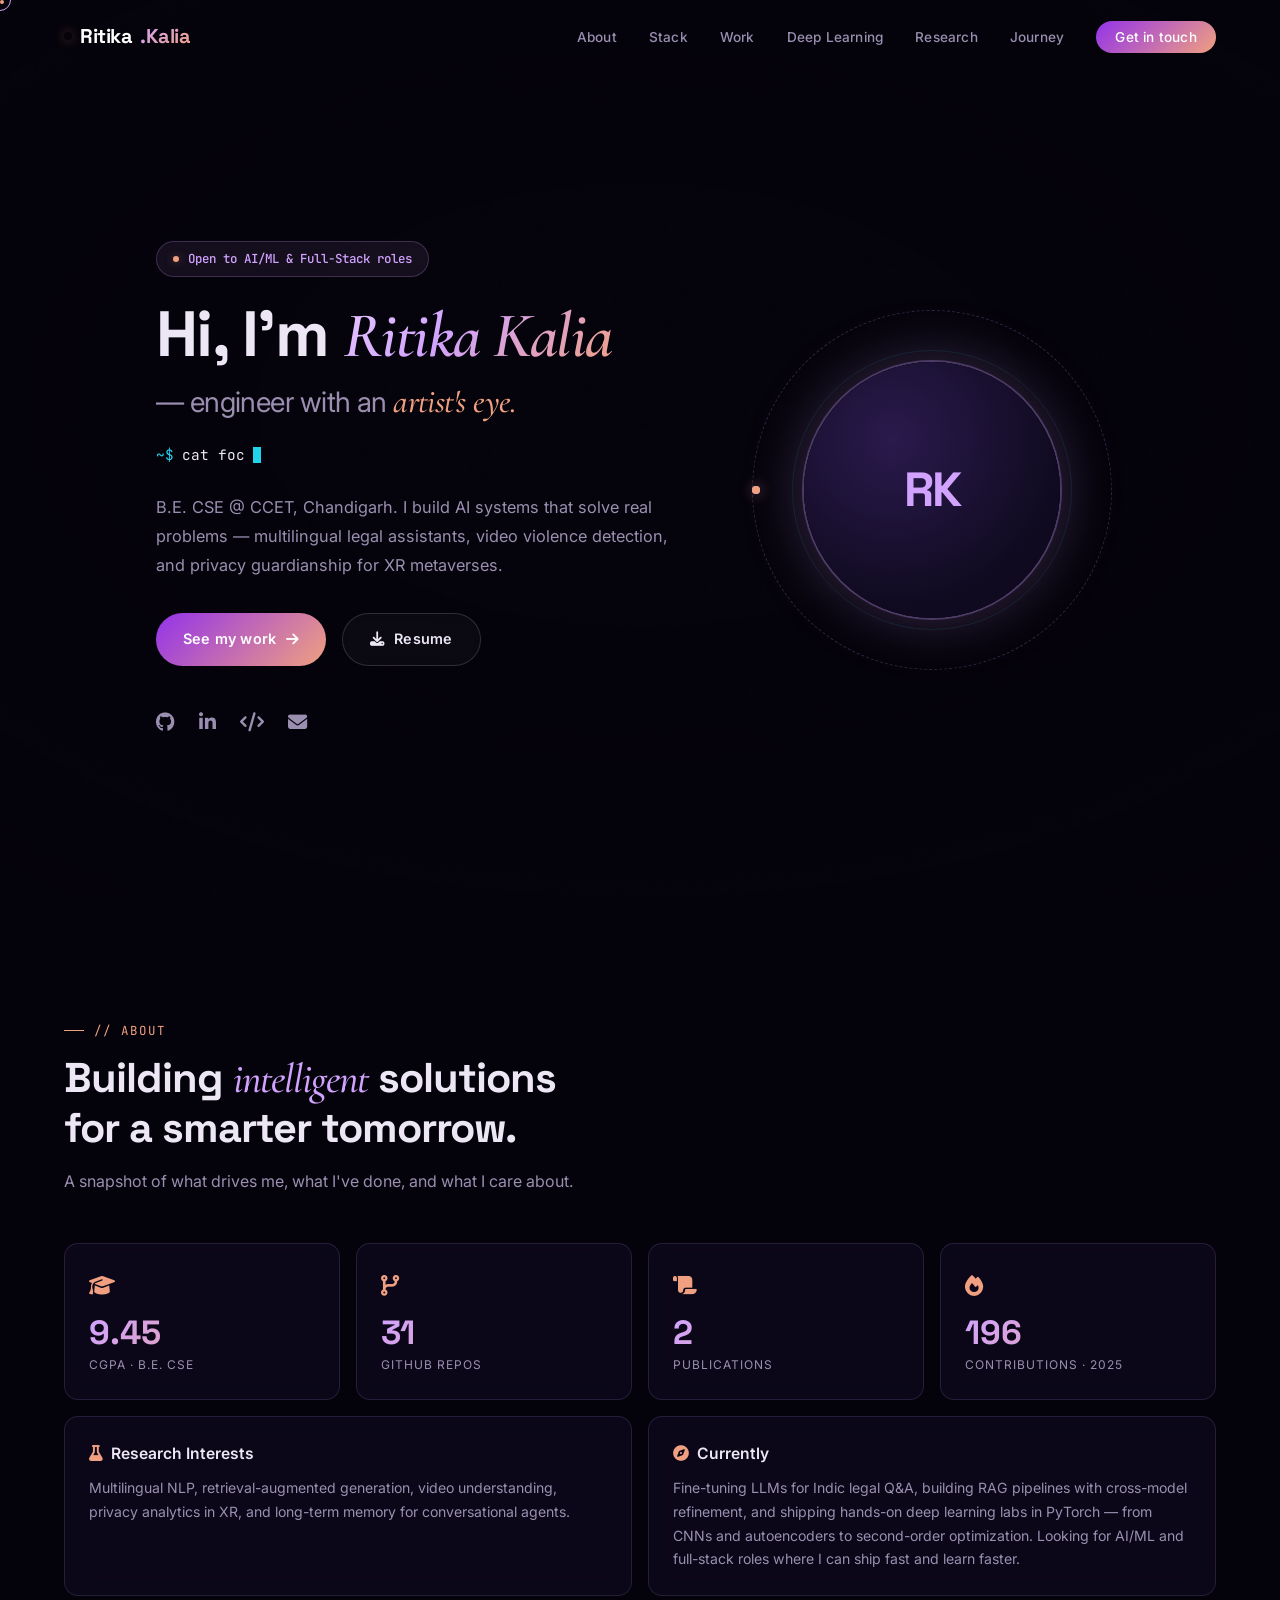
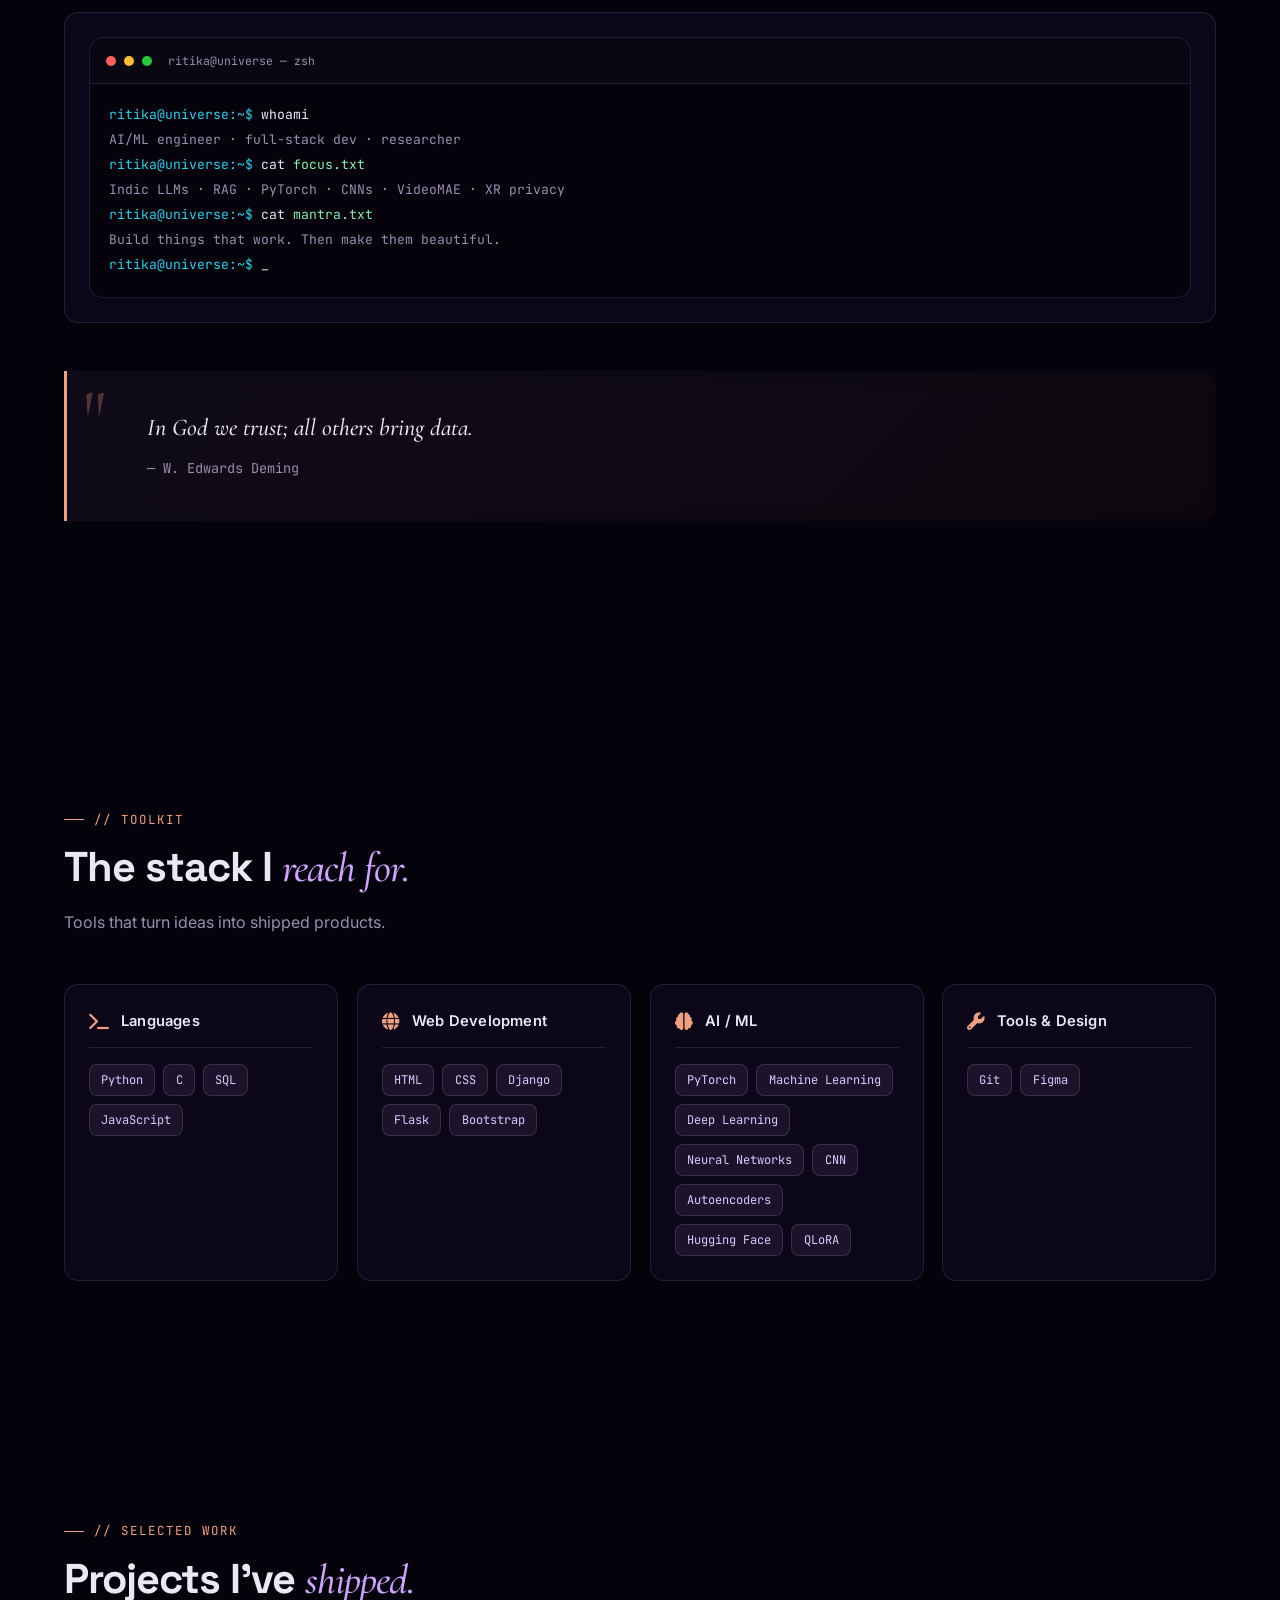
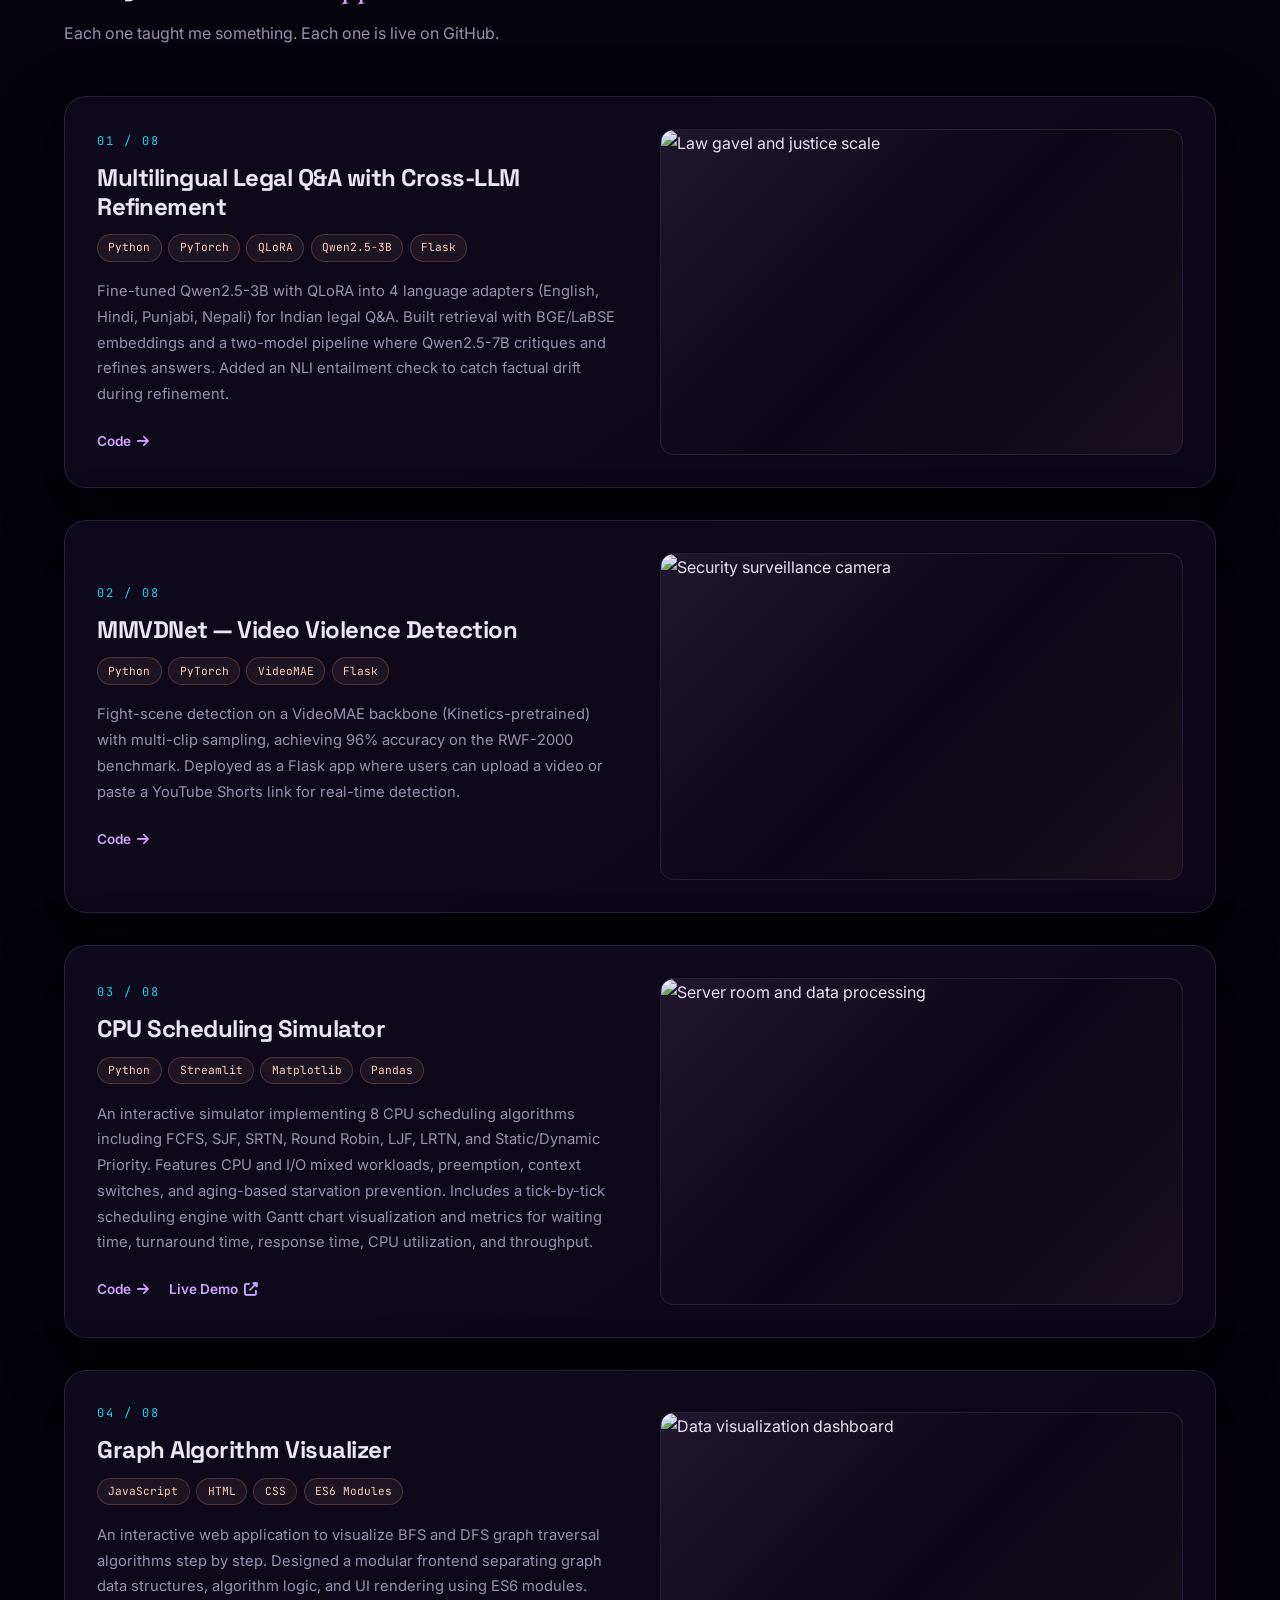
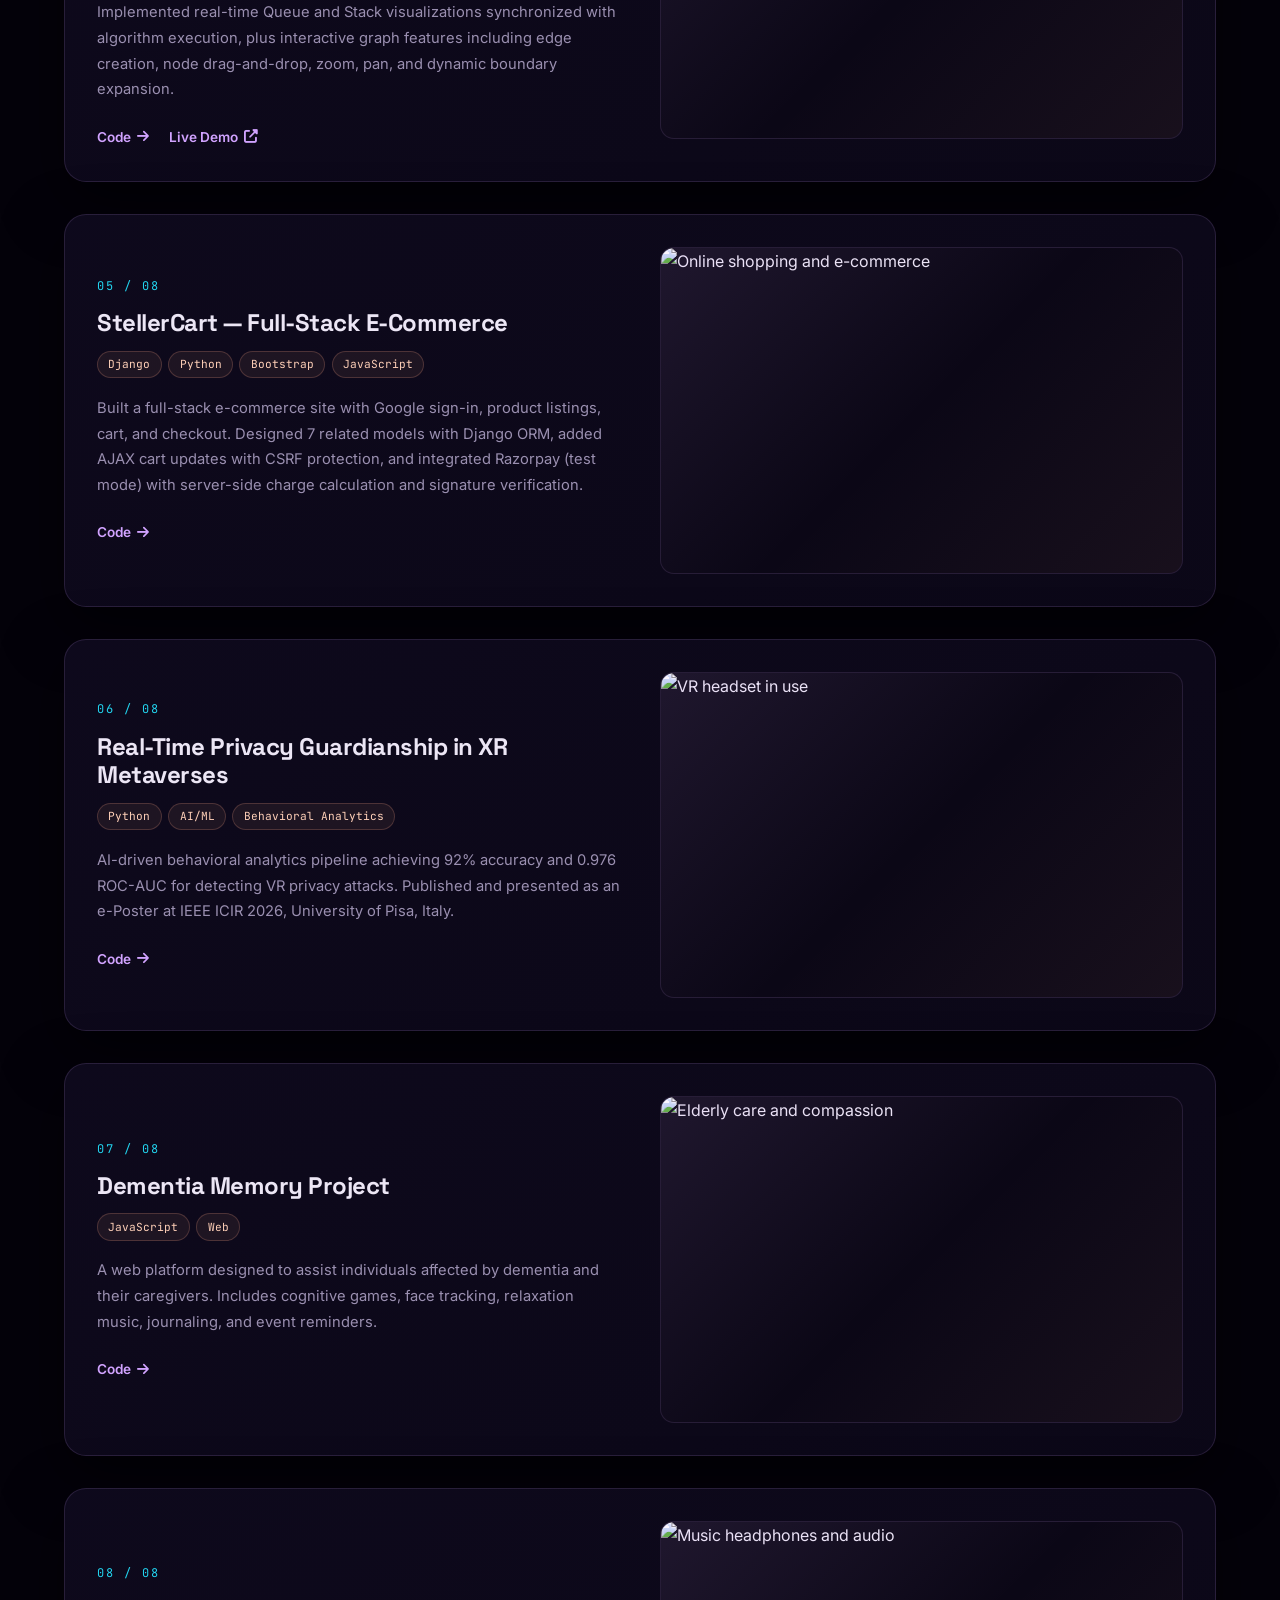
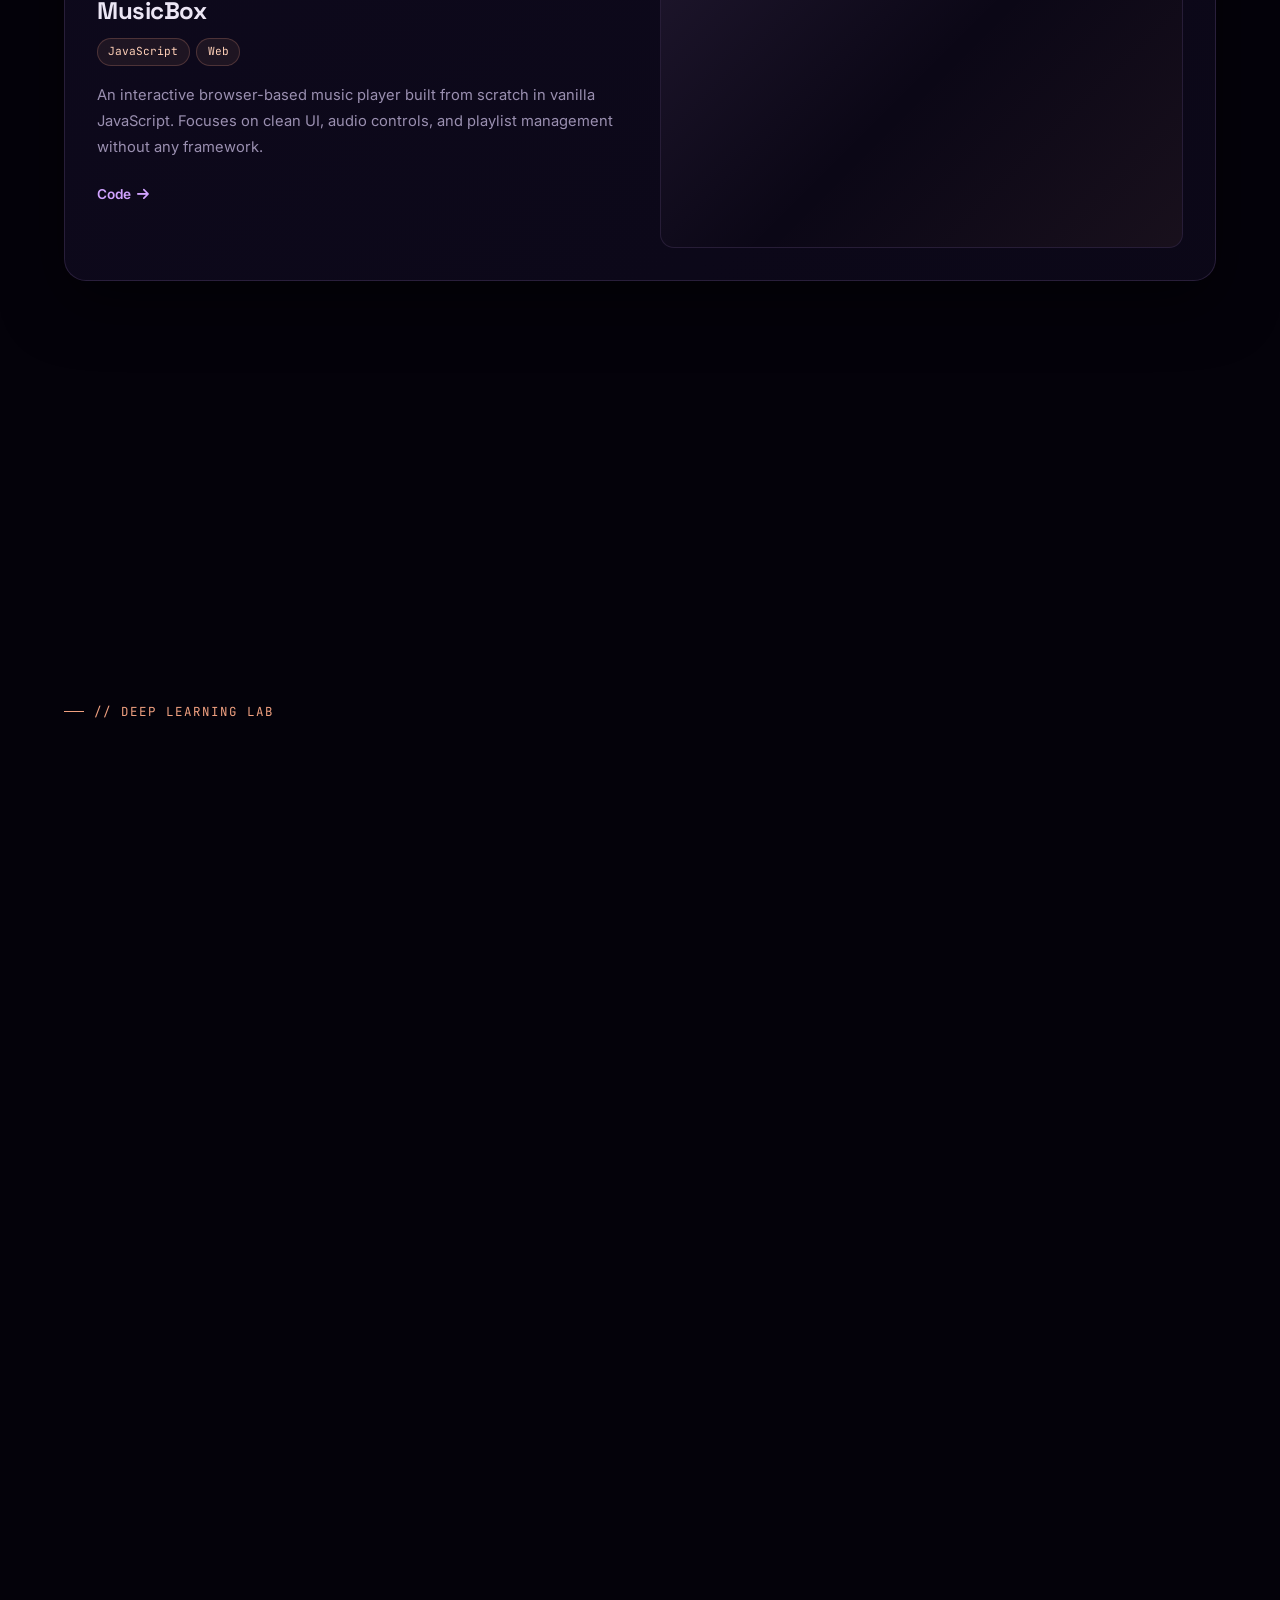
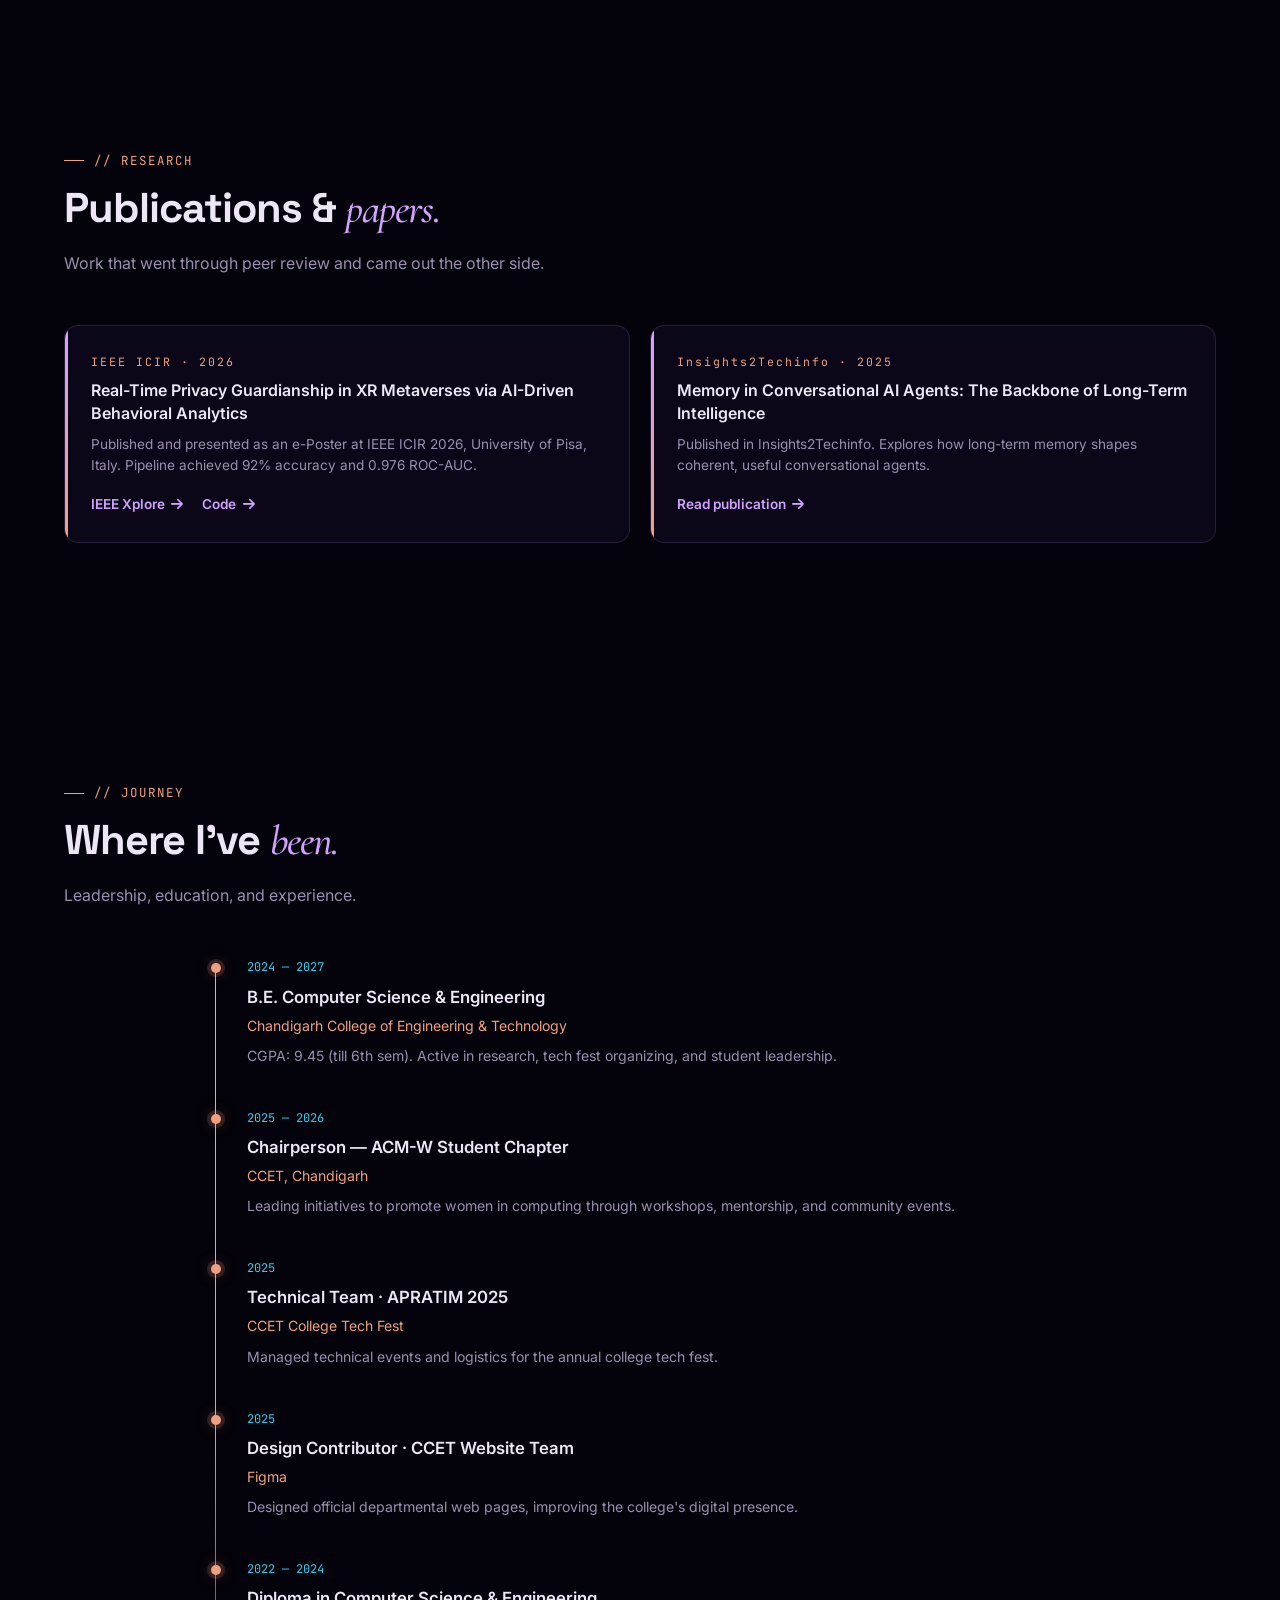
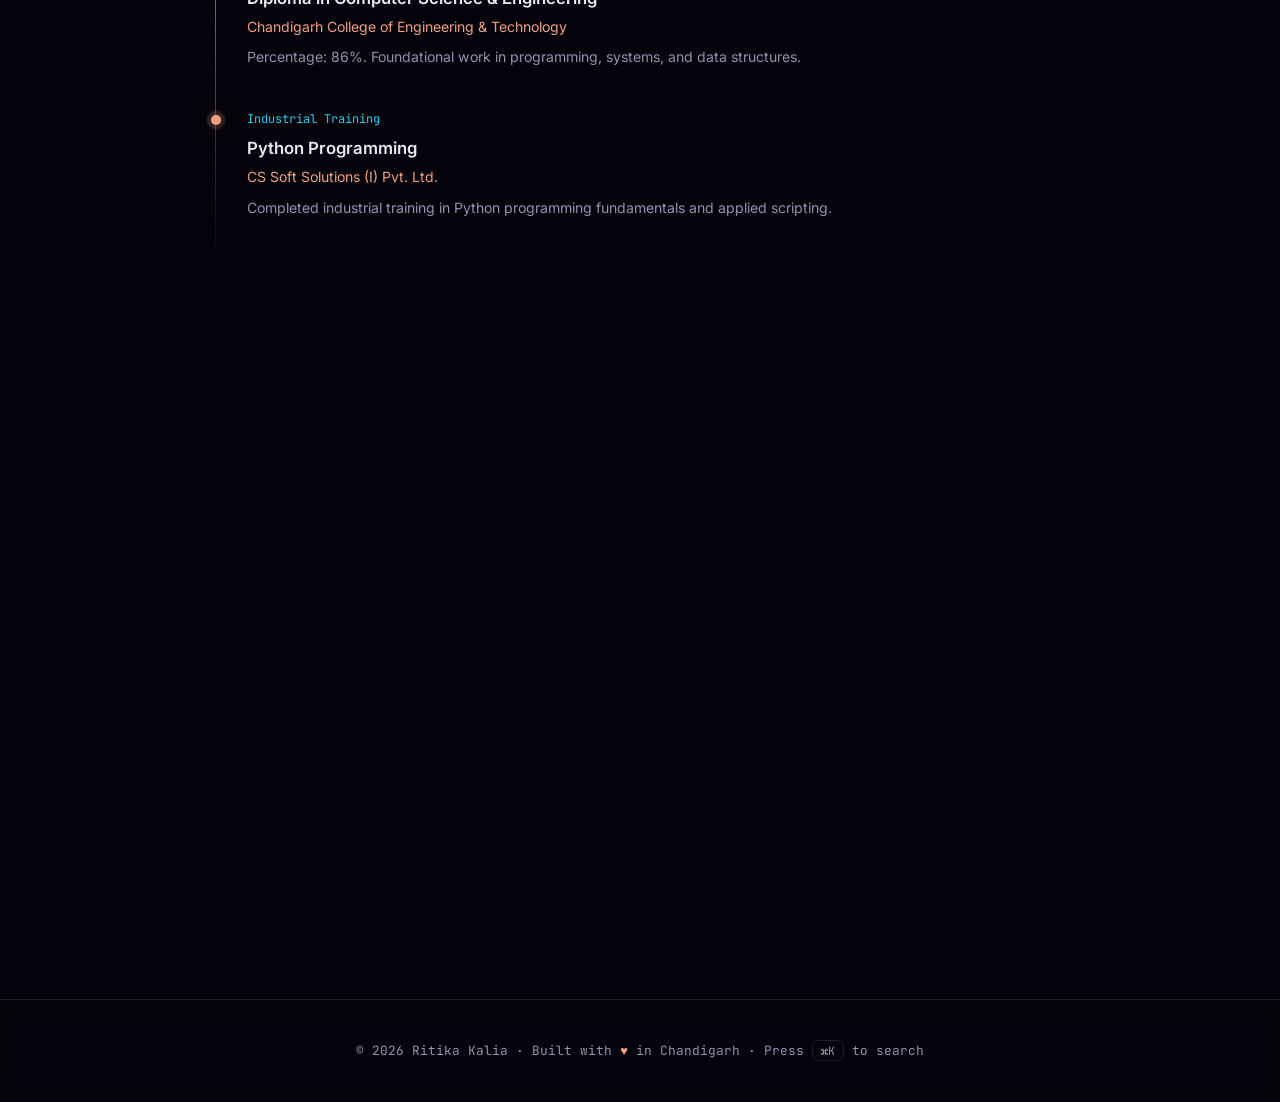
==== commit f27b94dc: "Update index.html" ====
--- a/index.html
+++ b/index.html
@@ -2038,21 +2038,7 @@
   }
   dustGeo.setAttribute('position', new THREE.BufferAttribute(dustPos, 3));
 
-  // round, soft particle sprite (a PointsMaterial without a map draws hard squares)
-  const dustSprite = (function () {
-    const c = document.createElement('canvas');
-    c.width = c.height = 64;
-    const g = c.getContext('2d');
-    const grd = g.createRadialGradient(32, 32, 0, 32, 32, 32);
-    grd.addColorStop(0.0, 'rgba(255,255,255,1)');
-    grd.addColorStop(0.35, 'rgba(255,255,255,0.35)');
-    grd.addColorStop(1.0, 'rgba(255,255,255,0)');
-    g.fillStyle = grd;
-    g.fillRect(0, 0, 64, 64);
-    return new THREE.CanvasTexture(c);
-  })();
   const dustMat = new THREE.PointsMaterial({
-    map: dustSprite,
     size: 1.7,
     color: 0xa8c4ff,
     transparent: true,
@@ -2463,7 +2449,7 @@
       if (typeof THREE.UnrealBloomPass === 'function') {
         const bloom = new THREE.UnrealBloomPass(
           new THREE.Vector2(window.innerWidth, window.innerHeight),
-          0.50, 0.65, 0.30
+          0.80, 0.72, 0.28
         );
         bloom.renderToScreen = false;
         composer.addPass(bloom);
@@ -2473,7 +2459,7 @@
       const ChromaticAberrationShader = {
         uniforms: {
           tDiffuse: { value: null },
-          uAmount:  { value: 0.0004 }
+          uAmount:  { value: 0.0018 }
         },
         vertexShader: `
           varying vec2 vUv;
@@ -2564,14 +2550,14 @@
 
     if (!reduced) {
       const drift = Math.sin(t * 0.07) * 0.5 + Math.sin(t * 0.031) * 0.5;
-      const shakeX = 0;   // no handheld shake in space
-      const shakeY = 0;
+      const shakeX = (Math.sin(t * 7.3) + Math.sin(t * 13.1) * 0.5) * 0.8;
+      const shakeY = (Math.cos(t * 6.1) + Math.cos(t * 11.7) * 0.5) * 0.8;
 
       camera.position.x = smoothX * 190 + drift * 40 + shakeX;
       camera.position.y = -smoothY * 120 + Math.cos(t * 0.05) * 22 - smoothScroll * 260 + shakeY;
       camera.position.z = 900 - smoothScroll * 1500;
       camera.lookAt(0, 0, -400 - smoothScroll * 900);
-      camera.rotation.z = smoothX * 0.018;
+      camera.rotation.z = smoothX * 0.018 + Math.sin(t * 4.2) * 0.0008;
     } else {
       camera.lookAt(0, 0, -400);
     }
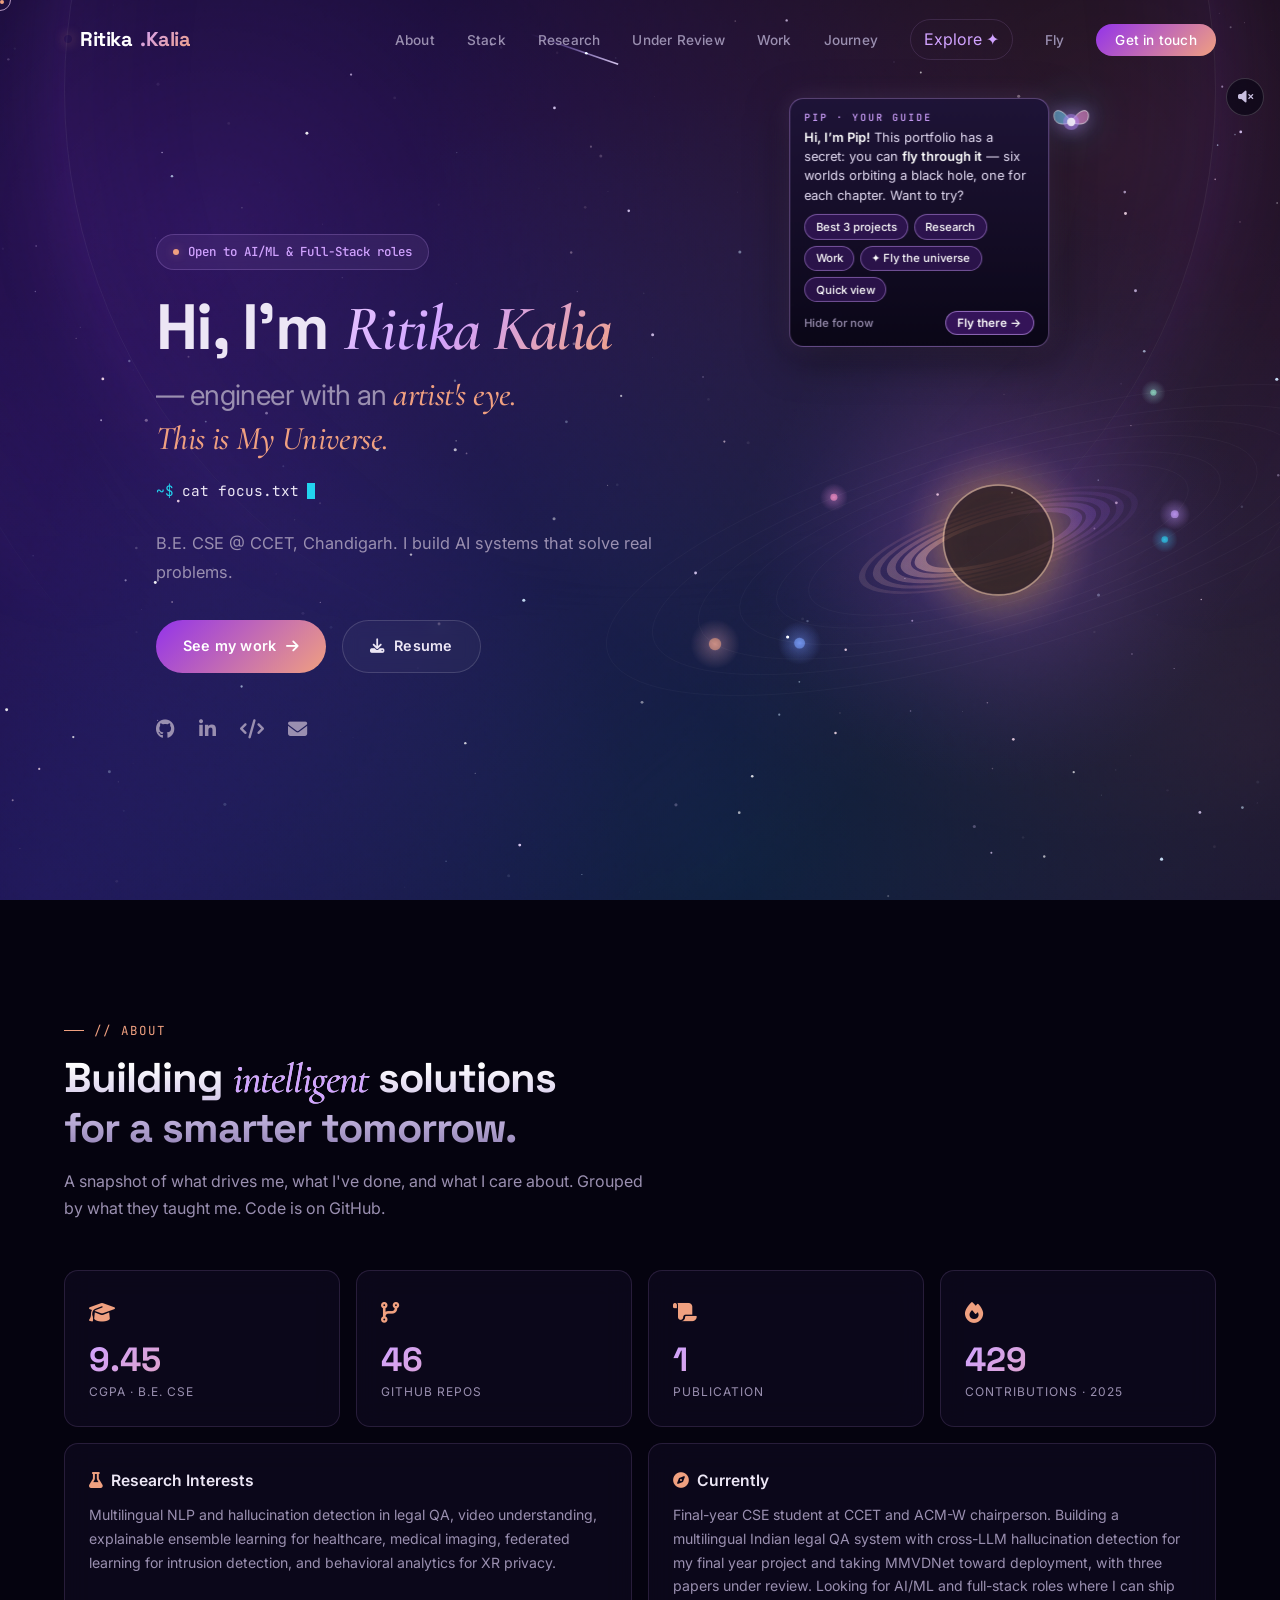
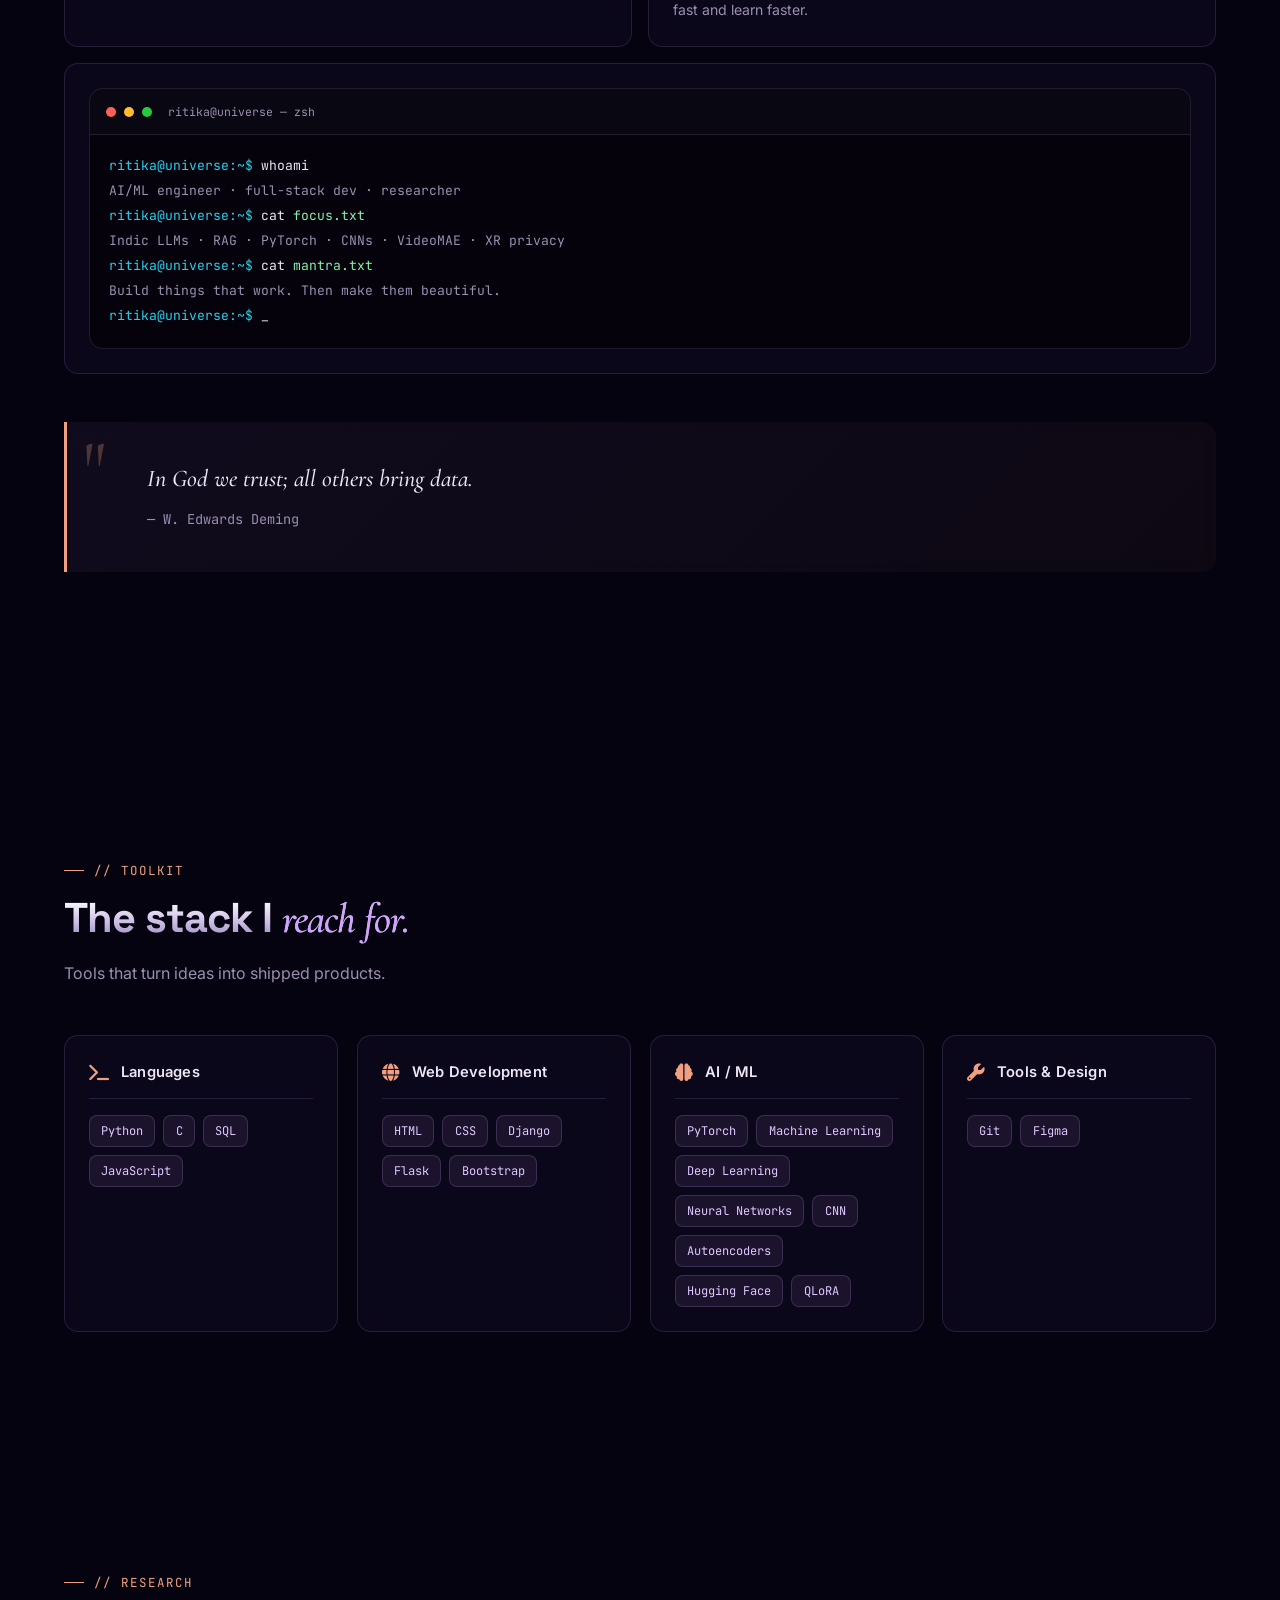
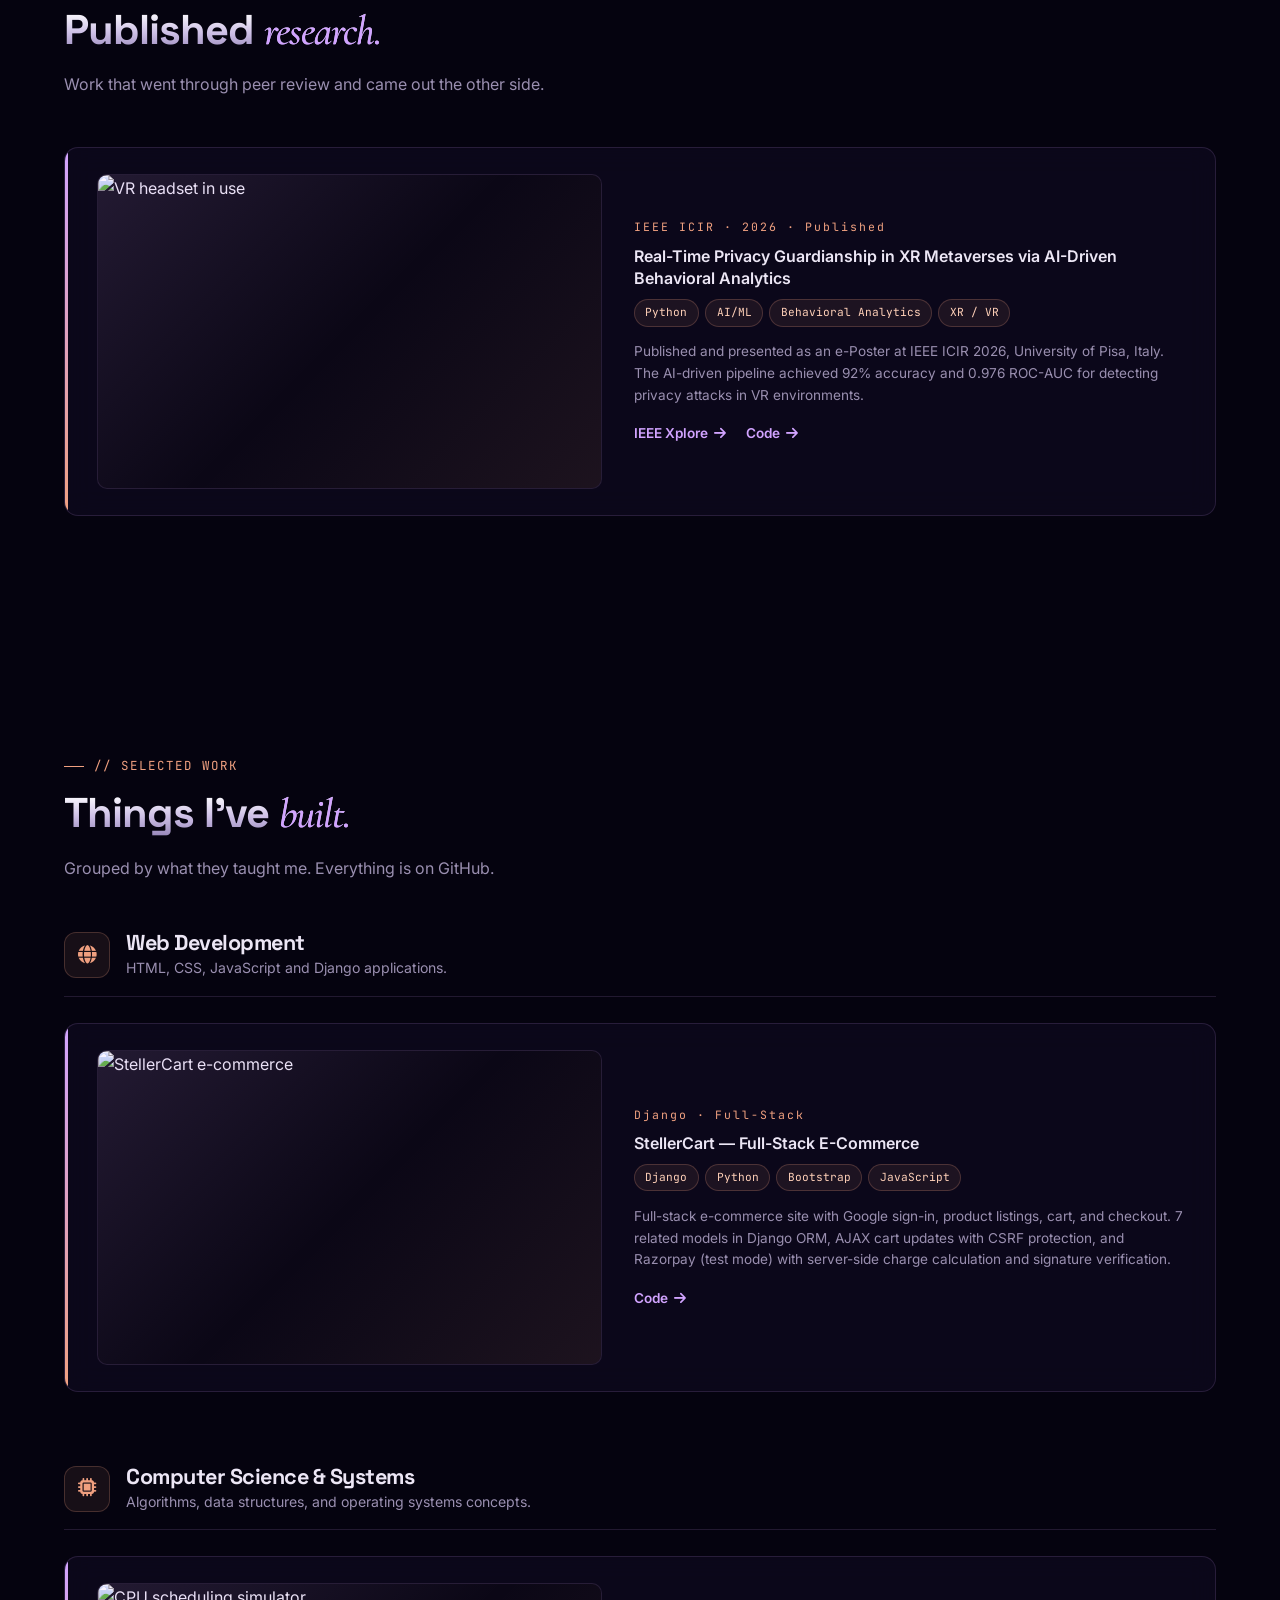
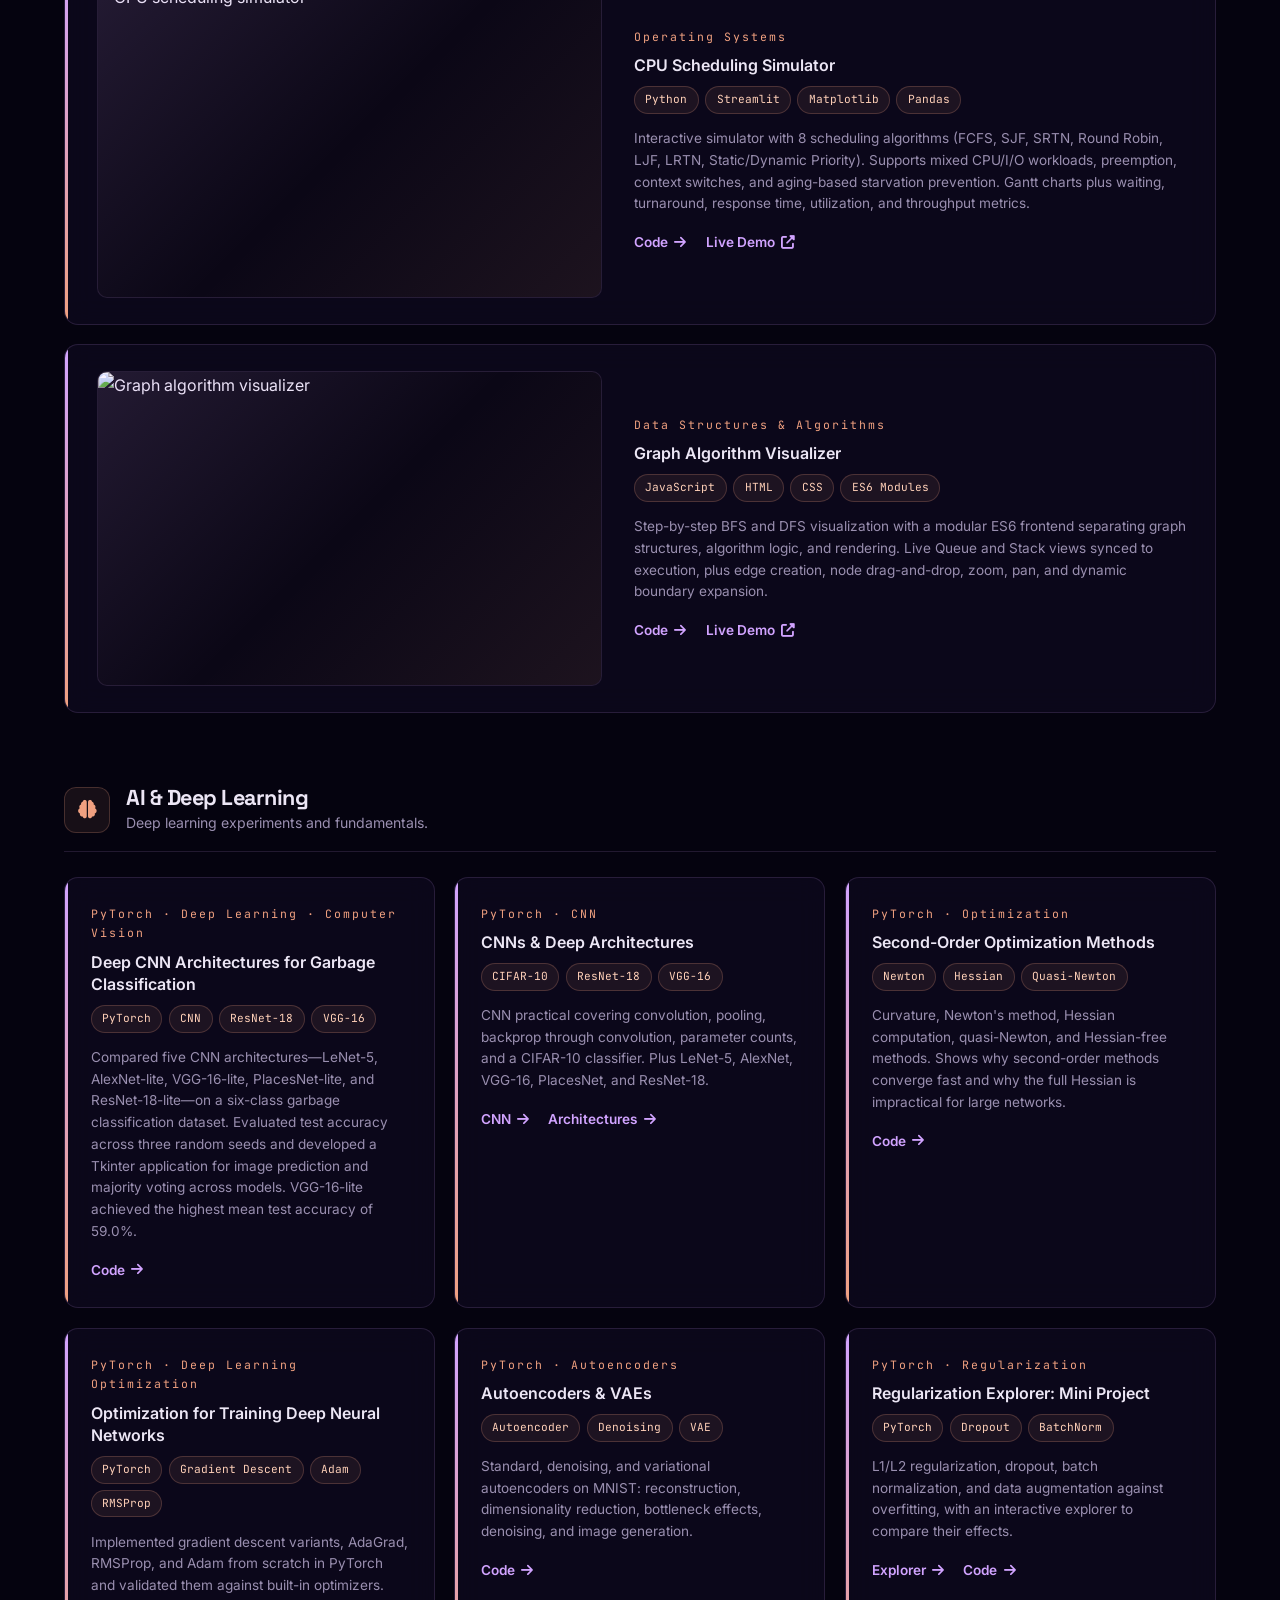
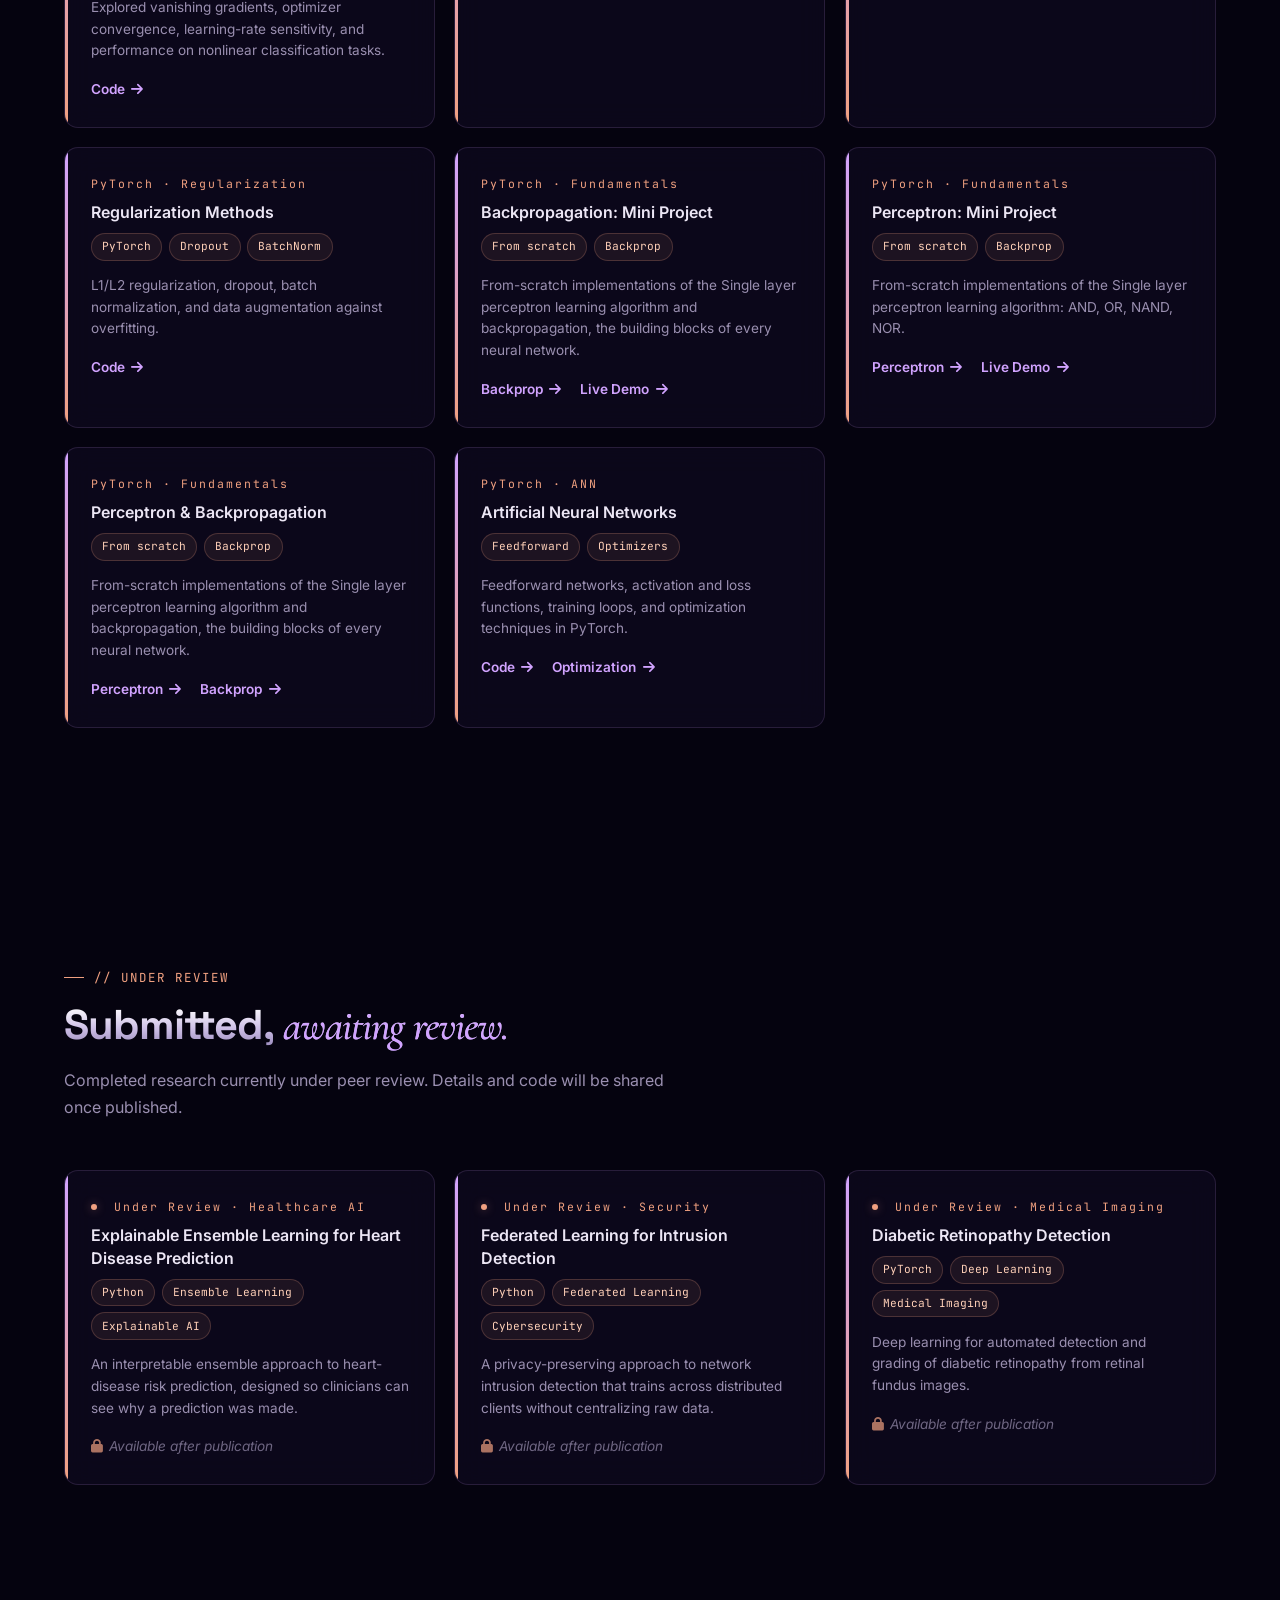
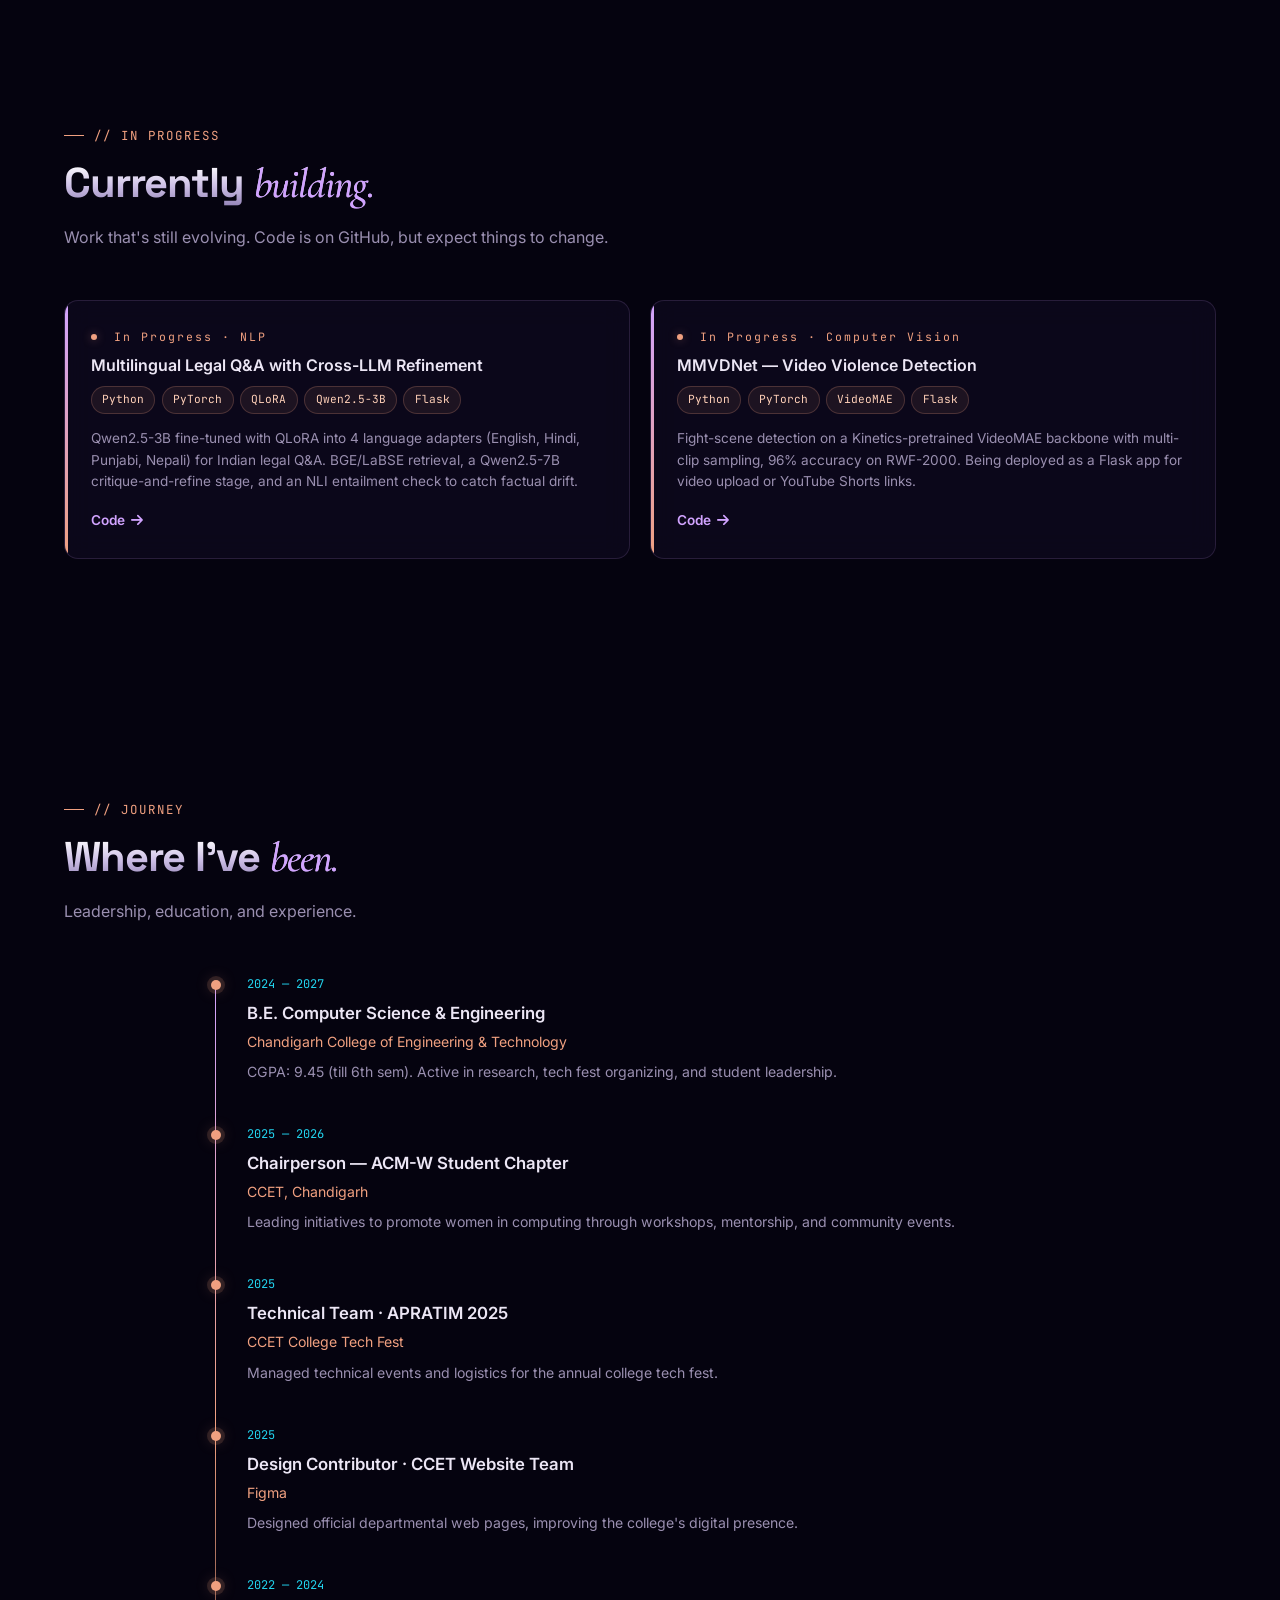
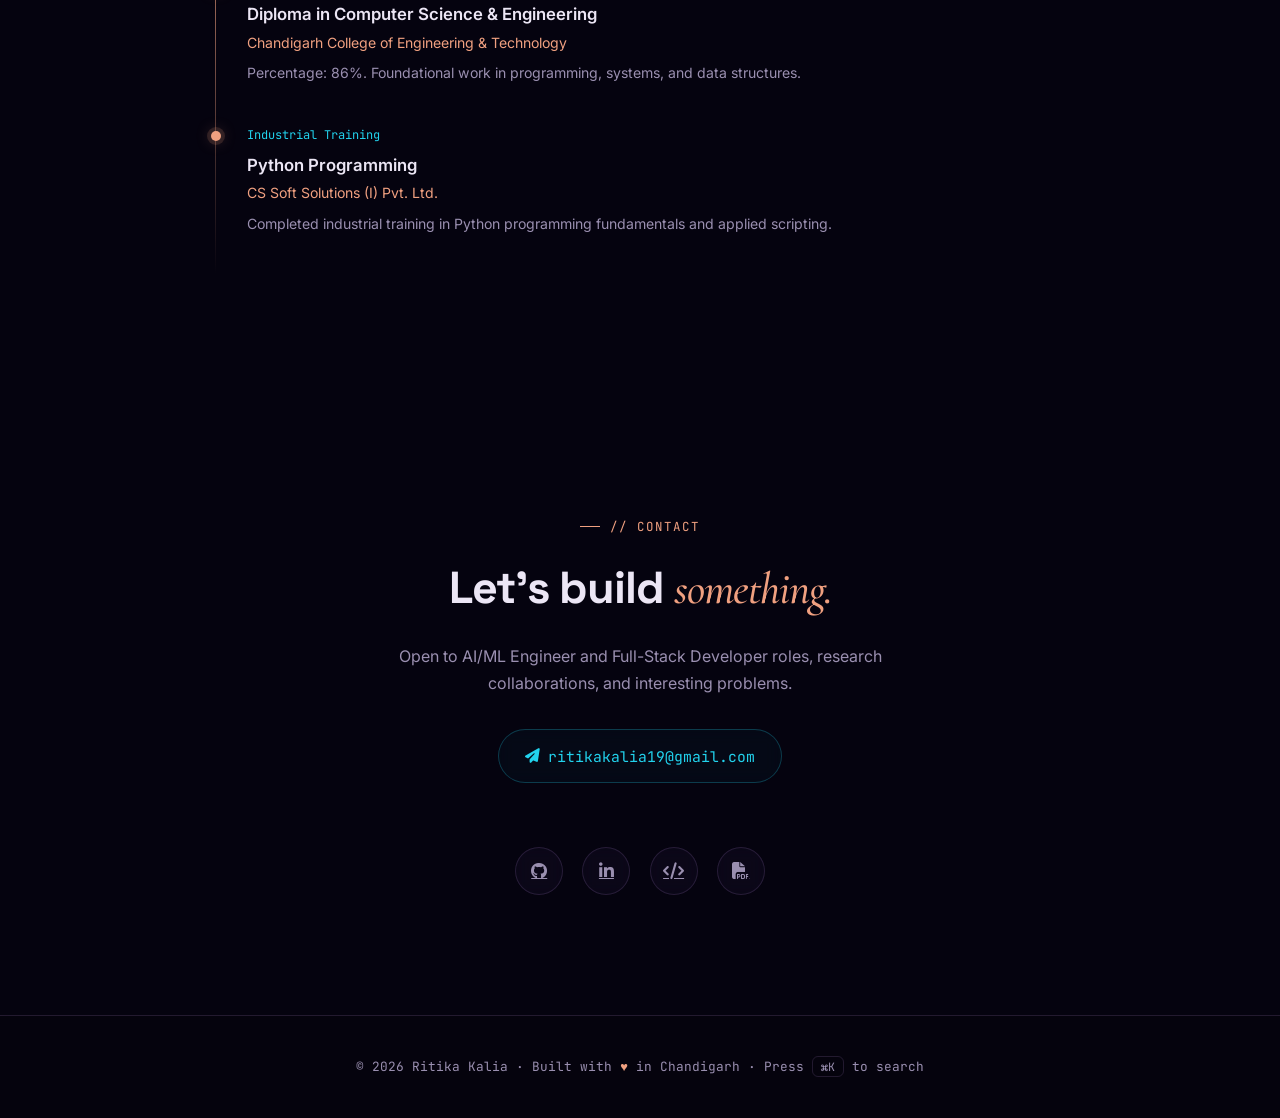
==== commit 3c72009c: "Update index.html" ====
--- a/index.html
+++ b/index.html
@@ -1,2904 +1,834 @@
 <!DOCTYPE html>
 <html lang="en">
+
 <head>
-<meta charset="UTF-8">
-<meta name="viewport" content="width=device-width, initial-scale=1.0">
-<title>Ritika Kalia · AI/ML Engineer · Building intelligent solutions for a smarter tomorrow</title>
-<meta name="description" content="Portfolio of Ritika Kalia — AI/ML Engineer, Researcher, Full-Stack Developer from Chandigarh, India.">
-<link rel="preconnect" href="https://fonts.googleapis.com">
-<link rel="preconnect" href="https://fonts.gstatic.com" crossorigin>
-<link href="https://fonts.googleapis.com/css2?family=Cormorant+Garamond:ital,wght@0,400;0,500;0,600;1,400;1,500&family=Inter:wght@300;400;500;600;700&family=JetBrains+Mono:wght@400;500;700&family=Space+Grotesk:wght@400;500;600;700&display=swap" rel="stylesheet">
-<link rel="stylesheet" href="https://cdnjs.cloudflare.com/ajax/libs/font-awesome/6.5.1/css/all.min.css">
-<style>
-* { margin: 0; padding: 0; box-sizing: border-box; }
-
-:root {
-  --bg: #06040d;
-  --bg-2: #0b0716;
-  --card: #0f0a1f;
-  --accent: #d1a3ff;
-  --accent-strong: #9333ea;
-  --accent-glow: rgba(209, 163, 255, 0.35);
-  --accent2: #22d3ee;
-  --accent2-glow: rgba(34, 211, 238, 0.3);
-  --accent3: #f0a080;
-  --accent3-glow: rgba(240, 160, 128, 0.4);
-  --text: #ece6f5;
-  --text-muted: #9a8fb0;
-  --border: rgba(209, 163, 255, 0.14);
-  --border-hover: rgba(209, 163, 255, 0.45);
-  --radius: 14px;
-  --radius-lg: 22px;
-}
-
-html { scroll-behavior: smooth; }
-
-html, body { overflow-x: clip; }
-
-body {
-  font-family: 'Inter', sans-serif;
-  background: #04020a;
-  color: var(--text);
-  line-height: 1.7;
-  -webkit-font-smoothing: antialiased;
-  position: relative;
-  min-height: 100vh;
-}
-
-/* ============================================================
-   WEBGL UNIVERSE
-   ============================================================ */
-#webgl {
-  position: fixed;
-  inset: 0;
-  width: 100%;
-  height: 100%;
-  display: block;
-  z-index: 0;
-  pointer-events: none;
-}
-
-.vignette {
-  position: fixed;
-  inset: 0;
-  z-index: 1;
-  pointer-events: none;
-  background:
-    radial-gradient(ellipse 85% 70% at 50% 45%, transparent 35%, rgba(4, 2, 10, 0.5) 78%, rgba(4, 2, 10, 0.85) 100%);
-}
-
-body::after {
-  content: '';
-  position: fixed; inset: 0; pointer-events: none; z-index: 2;
-  opacity: 0.06;
-  background-image: url("data:image/svg+xml,%3Csvg viewBox='0 0 200 200' xmlns='http://www.w3.org/2000/svg'%3E%3Cfilter id='n'%3E%3CfeTurbulence type='fractalNoise' baseFrequency='0.9'/%3E%3C/filter%3E%3Crect width='100%25' height='100%25' filter='url(%23n)'/%3E%3C/svg%3E");
-  mix-blend-mode: overlay;
-  animation: grainShift 0.6s steps(3) infinite;
-}
-@keyframes grainShift {
-  0%   { transform: translate(0, 0); }
-  33%  { transform: translate(-3px, 2px); }
-  66%  { transform: translate(2px, -3px); }
-  100% { transform: translate(0, 0); }
-}
-
-/* ============================================================
-   CURSOR
-   ============================================================ */
-.cursor, .cursor-dot { position: fixed; pointer-events: none; z-index: 9999; }
-.cursor {
-  width: 22px; height: 22px; border: 1.5px solid var(--accent);
-  border-radius: 50%; transition: transform 0.15s, background 0.15s, border-color 0.15s;
-  mix-blend-mode: difference;
-}
-.cursor.hover { transform: scale(2.4); background: var(--accent); border-color: transparent; }
-.cursor-dot { width: 4px; height: 4px; background: var(--accent3); border-radius: 50%; }
-@media (max-width: 768px) { .cursor, .cursor-dot { display: none; } }
-
-.container { max-width: 1200px; margin: 0 auto; padding: 0 1.5rem; position: relative; z-index: 5; }
-
-/* ============================================================
-   NAV
-   ============================================================ */
-nav {
-  position: fixed; top: 0; width: 100%; z-index: 1000;
-  padding: 1.2rem 0; transition: all 0.4s ease;
-}
-nav.scrolled {
-  background: rgba(6, 4, 13, 0.7);
-  backdrop-filter: blur(20px);
-  -webkit-backdrop-filter: blur(20px);
-  border-bottom: 1px solid var(--border);
-  padding: 0.8rem 0;
-}
-.nav-inner { display: flex; justify-content: space-between; align-items: center; }
-.logo {
-  font-family: 'Space Grotesk', sans-serif;
-  font-weight: 700; font-size: 1.25rem; color: #fff;
-  text-decoration: none; letter-spacing: -0.5px;
-  display: flex; align-items: center; gap: 0.5rem;
-}
-.logo-mark {
-  width: 8px; height: 8px; border-radius: 50%;
-  background: var(--accent3); box-shadow: 0 0 12px var(--accent3-glow);
-  animation: pulse 2.4s ease-in-out infinite;
-}
-@keyframes pulse { 0%,100%{ opacity:1;} 50%{ opacity:0.4; } }
-.logo span { background: linear-gradient(135deg, var(--accent), var(--accent3)); -webkit-background-clip: text; -webkit-text-fill-color: transparent; background-clip: text; }
-
-.nav-links { display: flex; gap: 2rem; list-style: none; align-items: center; }
-.nav-links a {
-  color: var(--text-muted); text-decoration: none;
-  font-size: 0.85rem; font-weight: 500; transition: color 0.3s;
-  letter-spacing: 0.2px;
-}
-.nav-links a:hover { color: #fff; }
-.nav-cta {
-  background: linear-gradient(135deg, var(--accent-strong), var(--accent3));
-  color: #fff !important; padding: 0.5rem 1.2rem; border-radius: 50px;
-  font-weight: 600; transition: box-shadow 0.3s !important;
-}
-.nav-cta:hover { box-shadow: 0 0 25px var(--accent3-glow); }
-.menu-btn { display: none; background: none; border: none; color: #fff; font-size: 1.4rem; cursor: pointer; }
-
-/* ============================================================
-   HERO
-   ============================================================ */
-.hero { min-height: 100vh; display: flex; align-items: center; padding-top: 80px; position: relative; z-index: 5; }
-.hero-grid { display: grid; grid-template-columns: 1.15fr 0.85fr; gap: 4rem; align-items: center; }
-
-.hero-badge {
-  display: inline-flex; align-items: center; gap: 0.6rem;
-  background: rgba(209, 163, 255, 0.08);
-  border: 1px solid rgba(209, 163, 255, 0.22);
-  padding: 0.4rem 1rem; border-radius: 50px;
-  font-size: 0.78rem; color: var(--accent);
-  font-weight: 500; margin-bottom: 1.5rem;
-  font-family: 'JetBrains Mono', monospace;
-  backdrop-filter: blur(8px); -webkit-backdrop-filter: blur(8px);
-}
-.hero-badge .dot { width: 6px; height: 6px; background: var(--accent3); border-radius: 50%; animation: pulse 2s infinite; box-shadow: 0 0 10px var(--accent3-glow); }
-
-.hero h1 {
-  font-family: 'Space Grotesk', sans-serif;
-  font-size: clamp(2.4rem, 5vw, 4rem);
-  font-weight: 700; line-height: 1.05;
-  letter-spacing: -1.5px; margin-bottom: 1.2rem;
-}
-.hero h1 .name {
-  background: linear-gradient(135deg, #e8c8ff 0%, #d1a3ff 40%, #f0a080 100%);
-  -webkit-background-clip: text; -webkit-text-fill-color: transparent; background-clip: text;
-  font-style: italic;
-  font-family: 'Cormorant Garamond', serif;
-  font-weight: 600;
-  padding-right: 4px;
-}
-.hero h1 .hero-tagline {
-  display: block;
-  font-family: 'Inter', sans-serif;
-  font-size: 0.44em;
-  font-weight: 400;
-  letter-spacing: -0.02em;
-  color: var(--text-muted);
-  margin-top: 0.7rem;
-  line-height: 1.3;
-}
-.hero h1 .hero-tagline em {
-  font-family: 'Cormorant Garamond', serif;
-  font-style: italic;
-  font-weight: 500;
-  color: var(--accent3);
-  font-size: 1.18em;
-  padding-right: 2px;
-}
-
-.hero-tag {
-  font-family: 'JetBrains Mono', monospace;
-  font-size: 0.9rem; color: var(--text-muted); margin-bottom: 1.6rem;
-  display: flex; align-items: center; gap: 0.5rem;
-}
-.hero-tag .prompt { color: var(--accent2); }
-.hero-tag .typed { color: var(--text); }
-.hero-tag .caret { background: var(--accent2); width: 8px; height: 1.1em; display: inline-block; animation: blink 1s step-end infinite; }
-@keyframes blink { 50% { opacity: 0; } }
-
-.hero-desc { color: var(--text-muted); font-size: 1.02rem; max-width: 520px; margin-bottom: 2rem; line-height: 1.8; }
-
-.hero-btns { display: flex; gap: 1rem; flex-wrap: wrap; margin-bottom: 2.5rem; }
-.btn {
-  display: inline-flex; align-items: center; gap: 0.6rem;
-  padding: 0.85rem 1.7rem; border-radius: 50px;
-  font-weight: 600; font-size: 0.9rem; text-decoration: none;
-  transition: all 0.3s ease; cursor: pointer; border: none;
-  font-family: inherit; letter-spacing: 0.2px;
-}
-.btn-primary {
-  background: linear-gradient(135deg, var(--accent-strong), var(--accent3));
-  color: #fff; position: relative; overflow: hidden;
-}
-.btn-primary:hover { transform: translateY(-2px); box-shadow: 0 12px 40px var(--accent3-glow); }
-.btn-ghost { background: rgba(255,255,255,0.03); color: var(--text); border: 1px solid rgba(255,255,255,0.15); backdrop-filter: blur(8px); -webkit-backdrop-filter: blur(8px); }
-.btn-ghost:hover { border-color: var(--accent); background: rgba(209,163,255,0.06); }
-
-.hero-socials { display: flex; gap: 1.5rem; }
-.hero-socials a { color: var(--text-muted); font-size: 1.2rem; transition: all 0.3s; }
-.hero-socials a:hover { color: var(--accent3); transform: translateY(-3px); }
-
-.hero-visual { display: flex; justify-content: center; align-items: center; }
-.orbit { position: relative; width: 360px; height: 360px; display: flex; align-items: center; justify-content: center; }
-.orbit::before, .orbit::after {
-  content: ''; position: absolute; border-radius: 50%;
-  border: 1px dashed rgba(209, 163, 255, 0.22);
-}
-.orbit::before { inset: 0; animation: spin 40s linear infinite; }
-.orbit::after { inset: 40px; border-style: solid; border-color: rgba(34, 211, 238, 0.1); animation: spin 30s linear infinite reverse; }
-@keyframes spin { to { transform: rotate(360deg); } }
-
-.orbit-dot {
-  position: absolute; width: 8px; height: 8px; border-radius: 50%;
-  background: var(--accent); box-shadow: 0 0 15px var(--accent-glow);
-  top: 50%; left: 0; margin-top: -4px;
-  animation: orbit 12s linear infinite;
-}
-.orbit-dot.cyan { background: var(--accent3); box-shadow: 0 0 15px var(--accent3-glow); animation-duration: 16s; animation-direction: reverse; }
-@keyframes orbit { to { transform: rotate(360deg) translateX(180px) rotate(-360deg); } }
-
-.profile-photo {
-  width: 260px; height: 260px; border-radius: 50%;
-  overflow: hidden; position: relative;
-  border: 2px solid rgba(209, 163, 255, 0.32);
-  box-shadow: 0 0 60px rgba(209, 163, 255, 0.25), inset 0 0 40px rgba(240, 160, 128, 0.08);
-  background: var(--card);
-}
-.profile-photo img { width: 100%; height: 100%; object-fit: cover; display: block; }
-.profile-photo .fallback {
-  position: absolute; inset: 0; display: flex; align-items: center; justify-content: center;
-  font-family: 'Space Grotesk', sans-serif; font-size: 3rem; font-weight: 700;
-  background: radial-gradient(circle at 35% 30%, #2a1a4d, #0f0a1f 70%);
-  color: var(--accent); letter-spacing: -2px;
-}
-
-/* ============================================================
-   SECTIONS
-   ============================================================ */
-section { padding: 120px 0; position: relative; z-index: 5; }
-
-.section-label {
-  font-family: 'JetBrains Mono', monospace; font-size: 0.78rem;
-  color: var(--accent3); letter-spacing: 2px; text-transform: uppercase;
-  margin-bottom: 0.8rem; display: flex; align-items: center; gap: 0.6rem;
-}
-.section-label::before { content: ''; width: 20px; height: 1px; background: var(--accent3); }
-
-.section-title {
-  font-family: 'Space Grotesk', sans-serif;
-  font-size: clamp(1.9rem, 3.6vw, 2.6rem);
-  font-weight: 700; letter-spacing: -1px;
-  margin-bottom: 1rem; line-height: 1.15;
-}
-.section-title em { font-family: 'Cormorant Garamond', serif; font-style: italic; color: var(--accent); font-weight: 500; }
-.section-desc { color: var(--text-muted); max-width: 600px; margin-bottom: 3rem; font-size: 1rem; }
-
-.quote-strip {
-  margin: 3rem 0; padding: 2.5rem;
-  background: linear-gradient(135deg, rgba(209,163,255,0.06), rgba(240,160,128,0.04));
-  border-left: 3px solid var(--accent3);
-  border-radius: 0 var(--radius) var(--radius) 0;
-  position: relative;
-  backdrop-filter: blur(10px); -webkit-backdrop-filter: blur(10px);
-}
-.quote-strip::before {
-  content: '"'; position: absolute; top: 0.5rem; left: 1rem;
-  font-family: 'Cormorant Garamond', serif; font-size: 5rem; line-height: 1;
-  color: var(--accent3); opacity: 0.28;
-}
-.quote-text {
-  font-family: 'Cormorant Garamond', serif;
-  font-size: 1.5rem; font-weight: 500; font-style: italic;
-  color: var(--text); margin-bottom: 0.8rem; padding-left: 2.5rem; line-height: 1.4;
-}
-.quote-author {
-  font-family: 'JetBrains Mono', monospace; font-size: 0.85rem;
-  color: var(--text-muted); padding-left: 2.5rem;
-}
-
-/* ============================================================
-   BENTO
-   ============================================================ */
-.bento-grid {
-  display: grid; grid-template-columns: repeat(4, 1fr);
-  grid-auto-rows: minmax(120px, auto); gap: 1rem;
-}
-.bento-item {
-  background: rgba(15, 10, 31, 0.72);
-  backdrop-filter: blur(14px); -webkit-backdrop-filter: blur(14px);
-  border: 1px solid var(--border);
-  border-radius: var(--radius); padding: 1.5rem;
-  transition: all 0.4s ease; position: relative; overflow: hidden;
-}
-.bento-item::before {
-  content: ''; position: absolute; top: 0; left: 0; right: 0; height: 1px;
-  background: linear-gradient(90deg, transparent, var(--accent3), transparent);
-  opacity: 0; transition: opacity 0.4s;
-}
-.bento-item:hover::before { opacity: 1; }
-.bento-item:hover { border-color: var(--border-hover); transform: translateY(-4px); box-shadow: 0 20px 60px rgba(0,0,0,0.4), 0 0 40px rgba(240,160,128,0.08); }
-.bento-item.span-2 { grid-column: span 2; }
-.bento-item.span-3 { grid-column: span 3; }
-.bento-item.span-4 { grid-column: span 4; }
-
-.bento-icon { font-size: 1.3rem; margin-bottom: 0.8rem; color: var(--accent3); }
-.bento-number {
-  font-family: 'Space Grotesk', sans-serif; font-size: 2.1rem; font-weight: 700;
-  background: linear-gradient(135deg, var(--accent), var(--accent3));
-  -webkit-background-clip: text; -webkit-text-fill-color: transparent; background-clip: text;
-  line-height: 1; margin-bottom: 0.3rem;
-}
-.bento-label { font-size: 0.75rem; color: var(--text-muted); text-transform: uppercase; letter-spacing: 1px; }
-.bento-title { font-size: 0.98rem; font-weight: 600; margin-bottom: 0.5rem; display: flex; align-items: center; gap: 0.5rem; }
-.bento-title i { color: var(--accent3); }
-.bento-text { color: var(--text-muted); font-size: 0.88rem; line-height: 1.7; }
-
-.terminal {
-  background: rgba(5, 3, 12, 0.9);
-  border: 1px solid var(--border);
-  border-radius: var(--radius); overflow: hidden;
-  font-family: 'JetBrains Mono', monospace; font-size: 0.82rem;
-  position: relative;
-}
-.terminal-header {
-  display: flex; align-items: center; gap: 0.5rem;
-  padding: 0.8rem 1rem; background: rgba(255,255,255,0.02);
-  border-bottom: 1px solid var(--border);
-}
-.terminal-dot { width: 10px; height: 10px; border-radius: 50%; }
-.terminal-dot.red { background: #ff5f56; } .terminal-dot.yellow { background: #ffbd2e; } .terminal-dot.green { background: #27c93f; }
-.terminal-title { margin-left: 0.5rem; color: var(--text-muted); font-size: 0.72rem; }
-.terminal-body { padding: 1.2rem; line-height: 1.9; }
-.terminal-line { display: block; }
-.terminal-prompt { color: var(--accent2); }
-.terminal-cmd { color: var(--text); }
-.terminal-output { color: var(--text-muted); }
-.terminal-string { color: #86efac; }
-
-/* ============================================================
-   STACK
-   ============================================================ */
-.stack-grid {
-  display: grid; grid-template-columns: repeat(auto-fit, minmax(220px, 1fr));
-  gap: 1.2rem;
-}
-.stack-card {
-  background: rgba(15, 10, 31, 0.72);
-  backdrop-filter: blur(14px); -webkit-backdrop-filter: blur(14px);
-  border: 1px solid var(--border);
-  border-radius: var(--radius); padding: 1.5rem;
-  transition: all 0.4s ease;
-  position: relative;
-}
-.stack-card:hover { border-color: var(--border-hover); transform: translateY(-4px); box-shadow: 0 20px 60px rgba(0,0,0,0.3); }
-.stack-head {
-  display: flex; align-items: center; gap: 0.75rem;
-  margin-bottom: 1rem; padding-bottom: 0.8rem;
-  border-bottom: 1px solid var(--border);
-}
-.stack-head i { font-size: 1.1rem; color: var(--accent3); }
-.stack-head h4 { font-size: 0.92rem; font-weight: 600; letter-spacing: 0.2px; }
-.stack-tags { display: flex; flex-wrap: wrap; gap: 0.5rem; }
-.stack-tag {
-  background: rgba(209, 163, 255, 0.08);
-  border: 1px solid rgba(209, 163, 255, 0.18);
-  color: #dfc8ff; padding: 0.3rem 0.7rem; border-radius: 8px;
-  font-size: 0.75rem; font-family: 'JetBrains Mono', monospace;
-  transition: all 0.3s;
-}
-.stack-tag:hover { background: rgba(240, 160, 128, 0.14); border-color: var(--accent3); color: #ffe0d0; }
-
-/* ============================================================
-   PROJECTS
-   ============================================================ */
-.projects-list {
-  display: flex;
-  flex-direction: column;
-  gap: 2rem;
-  padding-bottom: 20vh;
-}
-
-.project-item {
-  position: sticky;
-  top: calc(100px + var(--i, 0) * 16px);
-  z-index: calc(1 + var(--i, 0));
-
-  --mx: 50%;
-  --my: 50%;
-
-  background: linear-gradient(145deg, rgba(15, 10, 31, 0.9) 0%, rgba(12, 8, 25, 0.94) 100%);
-  backdrop-filter: blur(16px); -webkit-backdrop-filter: blur(16px);
-  border: 1px solid var(--border);
-  border-radius: var(--radius-lg);
-  padding: 2rem;
-  display: grid; grid-template-columns: 1fr 1fr;
-  gap: 2.5rem; align-items: center;
-  box-shadow: 0 20px 60px rgba(0,0,0,0.5);
-  transition: border-color 0.4s ease, box-shadow 0.4s ease;
-  transform: none;
-}
-
-.project-item:hover {
-  border-color: var(--border-hover);
-  box-shadow: 0 30px 80px rgba(0,0,0,0.6), 0 0 60px rgba(240,160,128,0.1);
-}
-
-.project-item.reveal {
-  opacity: 0;
-  transform: none;
-  transition:
-    opacity 0.8s cubic-bezier(0.16, 1, 0.3, 1),
-    border-color 0.4s ease,
-    box-shadow 0.4s ease;
-}
-.project-item.reveal.active { opacity: 1; transform: none; }
-
-.project-item .card-spotlight {
-  opacity: 0;
-  transition: opacity 0.35s ease;
-}
-.project-item:hover .card-spotlight { opacity: 1; }
-
-.project-num {
-  font-family: 'JetBrains Mono', monospace; font-size: 0.75rem;
-  color: var(--accent2); letter-spacing: 2px; margin-bottom: 0.8rem;
-}
-.project-title {
-  font-family: 'Space Grotesk', sans-serif;
-  font-size: 1.5rem; font-weight: 700; letter-spacing: -0.5px;
-  line-height: 1.2; margin-bottom: 0.8rem;
-}
-.project-meta { display: flex; flex-wrap: wrap; gap: 0.4rem; margin-bottom: 1.1rem; }
-.project-tag {
-  background: rgba(240, 160, 128, 0.08);
-  border: 1px solid rgba(240, 160, 128, 0.22);
-  color: #ffd0b8; padding: 0.2rem 0.65rem; border-radius: 50px;
-  font-size: 0.7rem; font-family: 'JetBrains Mono', monospace;
-}
-.project-desc { color: var(--text-muted); font-size: 0.92rem; line-height: 1.75; margin-bottom: 1.4rem; }
-.project-links { display: flex; gap: 1.2rem; flex-wrap: wrap; }
-.project-links a {
-  color: var(--accent); text-decoration: none;
-  font-size: 0.85rem; font-weight: 600;
-  display: inline-flex; align-items: center; gap: 0.4rem;
-  transition: all 0.3s;
-}
-.project-links a:hover { color: var(--accent3); gap: 0.7rem; }
-.project-visual {
-  border-radius: var(--radius); overflow: hidden;
-  aspect-ratio: 16/10; background: var(--bg-2);
-  border: 1px solid var(--border); position: relative;
-}
-.project-visual img { width: 100%; height: 100%; object-fit: cover; transition: transform 0.7s ease; display: block; }
-.project-visual:hover img { transform: scale(1.04); }
-.project-visual::after {
-  content: ''; position: absolute; inset: 0;
-  background: linear-gradient(135deg, rgba(209,163,255,0.1), transparent 50%, rgba(240,160,128,0.06));
-  pointer-events: none;
-  z-index: 3;
-}
-
-/* ============================================================
-   PUBLICATIONS
-   ============================================================ */
-.pub-grid { display: grid; grid-template-columns: repeat(auto-fit, minmax(320px, 1fr)); gap: 1.2rem; }
-.pub-card {
-  background: rgba(15, 10, 31, 0.72);
-  backdrop-filter: blur(14px); -webkit-backdrop-filter: blur(14px);
-  border: 1px solid var(--border);
-  border-radius: var(--radius); padding: 1.6rem;
-  transition: all 0.4s ease; position: relative; overflow: hidden;
-}
-.pub-card::before {
-  content: ''; position: absolute; top: 0; left: 0; width: 3px; height: 100%;
-  background: linear-gradient(180deg, var(--accent), var(--accent3));
-}
-.pub-card:hover { border-color: var(--border-hover); transform: translateY(-4px); }
-.pub-year { font-family: 'JetBrains Mono', monospace; font-size: 0.72rem; color: var(--accent3); letter-spacing: 2px; margin-bottom: 0.5rem; }
-.pub-title { font-size: 1rem; font-weight: 600; line-height: 1.4; margin-bottom: 0.6rem; }
-.pub-venue { color: var(--text-muted); font-size: 0.85rem; line-height: 1.6; }
-
-/* ============================================================
-   TIMELINE
-   ============================================================ */
-.timeline { position: relative; max-width: 850px; margin: 0 auto; padding-left: 2rem; }
-.timeline::before {
-  content: ''; position: absolute; left: 0; top: 8px; bottom: 0;
-  width: 1px; background: linear-gradient(180deg, var(--accent), var(--accent3), transparent);
-}
-.timeline-item { padding-bottom: 2.5rem; position: relative; }
-.timeline-item::before {
-  content: ''; position: absolute; left: -2rem; top: 6px;
-  width: 10px; height: 10px; border-radius: 50%;
-  background: var(--accent3); box-shadow: 0 0 0 4px rgba(240,160,128,0.15), 0 0 15px var(--accent3-glow);
-  margin-left: -4.5px;
-}
-.timeline-date { font-family: 'JetBrains Mono', monospace; font-size: 0.75rem; color: var(--accent2); margin-bottom: 0.3rem; }
-.timeline-title { font-size: 1.05rem; font-weight: 600; margin-bottom: 0.15rem; }
-.timeline-org { color: var(--accent3); font-size: 0.88rem; margin-bottom: 0.4rem; }
-.timeline-desc { color: var(--text-muted); font-size: 0.88rem; line-height: 1.7; }
-
-/* ============================================================
-   CONTACT
-   ============================================================ */
-.contact-section { text-align: center; }
-.contact-title {
-  font-family: 'Space Grotesk', sans-serif;
-  font-size: clamp(1.9rem, 4vw, 2.8rem); font-weight: 700;
-  letter-spacing: -1px; margin-bottom: 1rem;
-}
-.contact-title em { font-family: 'Cormorant Garamond', serif; font-style: italic; color: var(--accent3); font-weight: 500; }
-.contact-desc { color: var(--text-muted); margin-bottom: 2rem; max-width: 500px; margin-left: auto; margin-right: auto; }
-.contact-email {
-  display: inline-flex; align-items: center; gap: 0.5rem;
-  color: var(--accent2); text-decoration: none;
-  font-family: 'JetBrains Mono', monospace; font-size: 0.92rem;
-  padding: 0.85rem 1.6rem; border: 1px solid rgba(34,211,238,0.25);
-  border-radius: 50px; transition: all 0.3s; margin-bottom: 2rem;
-  background: rgba(34, 211, 238, 0.03);
-  backdrop-filter: blur(8px); -webkit-backdrop-filter: blur(8px);
-}
-.contact-email:hover { background: rgba(34,211,238,0.08); border-color: var(--accent2); box-shadow: 0 0 30px var(--accent2-glow); }
-.contact-socials { display: flex; justify-content: center; gap: 1.2rem; margin-top: 2rem; flex-wrap: wrap; }
-.contact-socials a {
-  width: 48px; height: 48px; border-radius: 50%;
-  border: 1px solid var(--border); display: flex;
-  align-items: center; justify-content: center;
-  color: var(--text-muted); font-size: 1.05rem; transition: all 0.3s;
-  background: rgba(15, 10, 31, 0.6);
-  backdrop-filter: blur(8px); -webkit-backdrop-filter: blur(8px);
-}
-.contact-socials a:hover { border-color: var(--accent3); color: var(--accent3); transform: translateY(-3px); box-shadow: 0 10px 30px var(--accent3-glow); }
-
-footer {
-  text-align: center; padding: 2.5rem 0;
-  border-top: 1px solid var(--border);
-  color: var(--text-muted); font-size: 0.8rem;
-  font-family: 'JetBrains Mono', monospace;
-  position: relative; z-index: 5;
-  background: rgba(6, 4, 13, 0.5);
-  backdrop-filter: blur(10px); -webkit-backdrop-filter: blur(10px);
-}
-footer .heart { color: var(--accent3); }
-
-/* ============================================================
-   REVEAL
-   ============================================================ */
-.reveal { opacity: 0; transform: translateY(35px) scale(0.97); transition: opacity 0.9s cubic-bezier(0.16,1,0.3,1), transform 0.9s cubic-bezier(0.16,1,0.3,1); }
-.reveal.active { opacity: 1; transform: translateY(0) scale(1); }
-.reveal-d1 { transition-delay: 0.1s; } .reveal-d2 { transition-delay: 0.2s; } .reveal-d3 { transition-delay: 0.3s; }
-
-/* ============================================================
-   COMMAND PALETTE
-   ============================================================ */
-.cmdk-overlay {
-  position: fixed; inset: 0; background: rgba(3, 2, 8, 0.75);
-  backdrop-filter: blur(8px); -webkit-backdrop-filter: blur(8px);
-  z-index: 10000;
-  display: none; align-items: flex-start; justify-content: center; padding-top: 15vh;
-}
-.cmdk-overlay.open { display: flex; }
-.cmdk {
-  background: var(--card); border: 1px solid var(--border-hover);
-  border-radius: var(--radius-lg); width: 100%; max-width: 540px;
-  box-shadow: 0 30px 80px rgba(0,0,0,0.6), 0 0 60px rgba(240,160,128,0.1);
-  overflow: hidden;
-}
-.cmdk-input {
-  width: 100%; padding: 1.1rem 1.4rem; background: transparent;
-  border: none; border-bottom: 1px solid var(--border);
-  color: var(--text); font-size: 0.95rem; font-family: 'JetBrains Mono', monospace; outline: none;
-}
-.cmdk-list { list-style: none; max-height: 380px; overflow-y: auto; padding: 0.5rem; }
-.cmdk-list li {
-  padding: 0.7rem 1rem; border-radius: 8px; cursor: pointer;
-  font-size: 0.88rem; color: var(--text-muted);
-  display: flex; align-items: center; gap: 0.8rem;
-  font-family: 'JetBrains Mono', monospace;
-  transition: all 0.2s;
-}
-.cmdk-list li:hover, .cmdk-list li.selected { background: rgba(240,160,128,0.1); color: var(--text); }
-.cmdk-hint {
-  padding: 0.7rem 1rem; font-size: 0.72rem; color: var(--text-muted);
-  border-top: 1px solid var(--border); font-family: 'JetBrains Mono', monospace;
-  display: flex; justify-content: space-between;
-}
-
-/* ============================================================
-   CARD FX
-   ============================================================ */
-.card-fx {
-  isolation: isolate;
-  transform-style: preserve-3d;
-  --rx: 0deg;
-  --ry: 0deg;
-  --mx: 50%;
-  --my: 50%;
-  will-change: transform;
-}
-
-.card-fx.card-active {
-  transform:
-    perspective(1100px)
-    rotateX(var(--rx))
-    rotateY(var(--ry))
-    translateY(-6px)
-    scale(1.012);
-  transition:
-    transform 0.1s linear,
-    box-shadow 0.45s ease,
-    border-color 0.4s ease !important;
-  box-shadow:
-    0 30px 80px rgba(0, 0, 0, 0.55),
-    0 0 60px rgba(240, 160, 128, 0.12) !important;
-  z-index: 7;
-  border-color: var(--border-hover) !important;
-}
-
-.card-fx:not(.card-active) {
-  transition:
-    opacity 0.9s cubic-bezier(0.16, 1, 0.3, 1),
-    transform 0.55s cubic-bezier(0.16, 1, 0.3, 1),
-    box-shadow 0.5s ease,
-    border-color 0.4s ease;
-}
-
-.card-spotlight {
-  position: absolute;
-  inset: 0;
-  border-radius: inherit;
-  pointer-events: none;
-  z-index: -1;
-  opacity: 0;
-  transition: opacity 0.35s ease;
-  background: radial-gradient(
-    circle 340px at var(--mx, 50%) var(--my, 50%),
-    rgba(209, 163, 255, 0.22),
-    rgba(240, 160, 128, 0.1) 40%,
-    transparent 72%
-  );
-}
-.card-fx.card-active .card-spotlight { opacity: 1; }
-
-@keyframes numberPop {
-  0%   { transform: scale(1); }
-  40%  { transform: scale(1.18); filter: brightness(1.35); }
-  100% { transform: scale(1); filter: brightness(1); }
-}
-.bento-number.popped {
-  animation: numberPop 0.55s cubic-bezier(0.16, 1, 0.3, 1);
-}
-
-@keyframes iconFloat {
-  0%, 100% { transform: translateY(0) rotate(0deg); }
-  50%      { transform: translateY(-4px) rotate(-4deg); }
-}
-.bento-item.card-active .bento-icon {
-  animation: iconFloat 1.8s ease-in-out infinite;
-}
-
-.stack-card .stack-tag {
-  opacity: 0;
-  transform: scale(0.7) translateY(6px);
-  transition:
-    opacity 0.55s cubic-bezier(0.16, 1, 0.3, 1),
-    transform 0.55s cubic-bezier(0.16, 1, 0.3, 1),
-    background 0.3s ease,
-    border-color 0.3s ease;
-}
-.stack-card.active .stack-tag {
-  opacity: 1;
-  transform: scale(1) translateY(0);
-}
-.stack-card.active .stack-tag:nth-child(1) { transition-delay: 0.10s; }
-.stack-card.active .stack-tag:nth-child(2) { transition-delay: 0.16s; }
-.stack-card.active .stack-tag:nth-child(3) { transition-delay: 0.22s; }
-.stack-card.active .stack-tag:nth-child(4) { transition-delay: 0.28s; }
-.stack-card.active .stack-tag:nth-child(5) { transition-delay: 0.34s; }
-.stack-card.active .stack-tag:nth-child(6) { transition-delay: 0.40s; }
-.stack-card.active .stack-tag:nth-child(7) { transition-delay: 0.46s; }
-.stack-card.active .stack-tag:nth-child(8) { transition-delay: 0.52s; }
-
-.project-visual::before {
-  content: '';
-  position: absolute;
-  inset: 0;
-  z-index: 2;
-  pointer-events: none;
-  background: linear-gradient(
-    115deg,
-    transparent 35%,
-    rgba(255, 255, 255, 0.16) 50%,
-    transparent 65%
-  );
-  transform: translateX(-120%);
-  transition: transform 0.85s cubic-bezier(0.4, 0, 0.2, 1);
-}
-.project-item:hover .project-visual::before {
-  transform: translateX(120%);
-}
-
-@keyframes dotPulse {
-  0% {
-    box-shadow:
-      0 0 0 4px rgba(240, 160, 128, 0.15),
-      0 0 15px var(--accent3-glow),
-      0 0 0 0 rgba(240, 160, 128, 0.55);
-  }
-  100% {
-    box-shadow:
-      0 0 0 4px rgba(240, 160, 128, 0.15),
-      0 0 15px var(--accent3-glow),
-      0 0 0 26px rgba(240, 160, 128, 0);
-  }
-}
-.timeline-item.active::before {
-  animation: dotPulse 1.9s ease-out 1;
-}
-
-.timeline-item.reveal {
-  opacity: 0;
-  transform: translateX(-30px) translateY(20px);
-}
-.timeline-item.reveal.active {
-  opacity: 1;
-  transform: translateX(0) translateY(0);
-}
-
-@keyframes socialBob {
-  0%, 100% { transform: translateY(0); }
-  50%      { transform: translateY(-5px); }
-}
-.contact-socials a:hover {
-  animation: socialBob 0.9s ease-in-out infinite;
-}
-
-.bento-grid > .bento-item { transition-delay: calc(var(--i, 0) * 0.07s); }
-.stack-grid > .stack-card { transition-delay: calc(var(--i, 0) * 0.09s); }
-.pub-grid > .pub-card     { transition-delay: calc(var(--i, 0) * 0.12s); }
-
-/* ============================================================
-   RESPONSIVE
-   ============================================================ */
-@media (max-width: 1024px) {
-  .hero-grid { grid-template-columns: 1fr; text-align: center; gap: 3rem; }
-  .hero-desc { margin-left: auto; margin-right: auto; }
-  .hero-btns, .hero-socials { justify-content: center; }
-  .hero-tag { justify-content: center; }
-  .orbit { width: 280px; height: 280px; }
-  .profile-photo { width: 200px; height: 200px; }
-  .bento-grid { grid-template-columns: repeat(2, 1fr); }
-  .bento-item.span-3, .bento-item.span-4 { grid-column: span 2; }
-  .project-item {
-    position: relative;
-    top: 0;
-    grid-template-columns: 1fr;
-    padding: 1.5rem;
-  }
-  .projects-list { padding-bottom: 0; }
-}
-@media (max-width: 768px) {
-  .nav-links {
-    display: none; flex-direction: column;
-    position: absolute; top: 100%; left: 0; width: 100%;
-    background: rgba(6, 4, 13, 0.98); backdrop-filter: blur(20px); -webkit-backdrop-filter: blur(20px);
-    padding: 2rem; border-bottom: 1px solid var(--border);
-    gap: 1.2rem; text-align: center;
-  }
-  .nav-links.active { display: flex; }
-  .menu-btn { display: block; }
-  section { padding: 80px 0; }
-  .bento-grid { grid-template-columns: 1fr; }
-  .bento-item.span-2, .bento-item.span-3, .bento-item.span-4 { grid-column: span 1; }
-  .orbit { width: 220px; height: 220px; }
-  .profile-photo { width: 160px; height: 160px; }
-  .orbit-dot { animation: none; }
-  .quote-text { font-size: 1.2rem; padding-left: 1.5rem; }
-  .quote-strip { padding: 1.5rem; }
-}
-
-@media (prefers-reduced-motion: reduce) {
-  * { animation-duration: 0.01ms !important; animation-iteration-count: 1 !important; transition-duration: 0.01ms !important; }
-  .card-fx.card-active { transform: none !important; }
-  .card-spotlight { display: none; }
-}
-</style>
+    <meta charset="UTF-8">
+    <meta name="viewport" content="width=device-width, initial-scale=1.0">
+    <title>Ritika Kalia · AI/ML Engineer · Building intelligent solutions for a smarter tomorrow</title>
+    <meta name="description"
+        content="Portfolio of Ritika Kalia — AI/ML Engineer, Researcher, Full-Stack Developer from Chandigarh, India.">
+    <meta name="theme-color" content="#04020a">
+    <link rel="icon" href="data:image/svg+xml,%3Csvg xmlns='http://www.w3.org/2000/svg' viewBox='0 0 32 32'%3E%3Ccircle cx='16' cy='16' r='14' fill='%2306020f'/%3E%3Ccircle cx='16' cy='16' r='6' fill='%23d1a3ff'/%3E%3C/svg%3E">
+    <meta property="og:type" content="website"><meta property="og:title" content="Ritika Kalia · AI/ML Engineer"><meta property="og:description" content="Portfolio of Ritika Kalia — AI/ML Engineer, Researcher, Full-Stack Developer from Chandigarh, India.">
+    <meta property="og:url" content="https://ritikakalia9.github.io/"><meta property="og:image" content="https://ritikakalia9.github.io/images/og-universe.jpg">
+    <meta name="twitter:card" content="summary_large_image"><meta name="twitter:title" content="Ritika Kalia · AI/ML Engineer"><meta name="twitter:description" content="Portfolio of Ritika Kalia — AI/ML Engineer, Researcher, Full-Stack Developer from Chandigarh, India."><meta name="twitter:image" content="https://ritikakalia9.github.io/images/og-universe.jpg">
+    
+    <link rel="preconnect" href="https://fonts.googleapis.com">
+    <link rel="preconnect" href="https://fonts.gstatic.com" crossorigin>
+    <link
+        href="https://fonts.googleapis.com/css2?family=Cormorant+Garamond:ital,wght@0,400;0,500;0,600;1,400;1,500&family=Inter:wght@300;400;500;600;700&family=JetBrains+Mono:wght@400;500;700&family=Space+Grotesk:wght@400;500;600;700&display=swap"
+        rel="stylesheet">
+    <link rel="stylesheet" href="https://cdnjs.cloudflare.com/ajax/libs/font-awesome/6.5.1/css/all.min.css">
+    <link rel="stylesheet" href="css/style.css">
+    <link rel="stylesheet" href="css/planets.css">
+    <link rel="stylesheet" href="css/guide.css">
+<link rel="stylesheet" href="css/extras.css">
+<script src="js/perf.js"></script>
+<script src="js/pip-warp.js"></script>
+<script src="js/space-fallback.js"></script>
 </head>
+
 <body>
 
-<canvas id="webgl"></canvas>
-<div class="vignette"></div>
-
-<div class="cursor"></div>
-<div class="cursor-dot"></div>
-
-<nav>
-  <div class="container nav-inner">
-    <a href="#" class="logo"><span class="logo-mark"></span>Ritika<span>.Kalia</span></a>
-    <ul class="nav-links">
-      <li><a href="#about">About</a></li>
-      <li><a href="#stack">Stack</a></li>
-      <li><a href="#projects">Work</a></li>
-      <li><a href="#deep-learning">Deep Learning</a></li>
-      <li><a href="#research">Research</a></li>
-      <li><a href="#journey">Journey</a></li>
-      <li><a href="#contact" class="nav-cta">Get in touch</a></li>
-    </ul>
-    <button class="menu-btn" aria-label="Menu"><i class="fas fa-bars"></i></button>
-  </div>
-</nav>
-
-<header class="hero">
-  <div class="container hero-grid">
-    <div class="hero-content reveal">
-      <div class="hero-badge"><span class="dot"></span> Open to AI/ML & Full-Stack roles</div>
-      <h1>Hi, I'm <span class="name">Ritika Kalia</span>
-        <span class="hero-tagline">— engineer with an <em>artist's eye.</em></span>
-      </h1>
-      <div class="hero-tag">
-        <span class="prompt">~$</span>
-        <span class="typed" id="typed"></span>
-        <span class="caret"></span>
-      </div>
-      <p class="hero-desc">
-        B.E. CSE @ CCET, Chandigarh. I build AI systems that solve real problems — multilingual legal assistants, video violence detection, and privacy guardianship for XR metaverses.
-      </p>
-      <div class="hero-btns">
-        <a href="#projects" class="btn btn-primary">See my work <i class="fas fa-arrow-right"></i></a>
-        <a href="resume.pdf" class="btn btn-ghost" download><i class="fas fa-download"></i> Resume</a>
-      </div>
-      <div class="hero-socials">
-        <a href="https://github.com/RitikaKalia9" target="_blank" rel="noopener" aria-label="GitHub"><i class="fab fa-github"></i></a>
-        <a href="https://www.linkedin.com/in/ritika-kalia-809984330/" target="_blank" rel="noopener" aria-label="LinkedIn"><i class="fab fa-linkedin-in"></i></a>
-        <a href="https://leetcode.com/u/RitikaKalia9/" target="_blank" rel="noopener" aria-label="LeetCode"><i class="fas fa-code"></i></a>
-        <a href="mailto:ritikakalia19@gmail.com" aria-label="Email"><i class="fas fa-envelope"></i></a>
-      </div>
+    <canvas id="webgl"></canvas>
+    <div class="vignette"></div>
+
+    <div class="cursor"></div>
+    <div class="cursor-dot"></div>
+
+    <nav>
+        <div class="container nav-inner">
+            <a href="#" class="logo"><span class="logo-mark"></span>Ritika<span>.Kalia</span></a>
+            <ul class="nav-links">
+                <li><a href="#about">About</a></li>
+                <li><a href="#stack">Stack</a></li>
+                <li><a href="#research">Research</a></li>
+                <li><a href="#under-review">Under Review</a></li>
+                <li><a href="#projects">Work</a></li>
+                <li><a href="#journey">Journey</a></li>
+                <li><a href="#contact" class="nav-cta">Get in touch</a></li>
+            </ul>
+            <button class="menu-btn" aria-label="Menu"><i class="fas fa-bars"></i></button>
+        </div>
+    </nav>
+
+    <header class="hero">
+        <div class="container hero-grid">
+            <div class="hero-content reveal">
+                <div class="hero-badge"><span class="dot"></span> Open to AI/ML & Full-Stack roles</div>
+                <h1>Hi, I'm <span class="name">Ritika Kalia</span>
+                    <span class="hero-tagline">— engineer with an <em>artist's eye. <br> This is My Universe.</em></span>
+                </h1>
+                <div class="hero-tag">
+                    <span class="prompt">~$</span>
+                    <span class="typed" id="typed"></span>
+                    <span class="caret"></span>
+                </div>
+                <p class="hero-desc">
+                    B.E. CSE @ CCET, Chandigarh. I build AI systems that solve real problems.
+                </p>
+                <div class="hero-btns">
+                    <a href="#projects" class="btn btn-primary">See my work <i class="fas fa-arrow-right"></i></a>
+                    <a href="resume.pdf" class="btn btn-ghost" download><i class="fas fa-download"></i> Resume</a>
+                </div>
+                <div class="hero-socials">
+                    <a href="https://github.com/RitikaKalia9" target="_blank" rel="noopener" aria-label="GitHub"><i
+                            class="fab fa-github"></i></a>
+                    <a href="https://www.linkedin.com/in/ritika-kalia-809984330/" target="_blank" rel="noopener"
+                        aria-label="LinkedIn"><i class="fab fa-linkedin-in"></i></a>
+                    <a href="https://leetcode.com/u/RitikaKalia9/" target="_blank" rel="noopener"
+                        aria-label="LeetCode"><i class="fas fa-code"></i></a>
+                    <a href="mailto:ritikakalia19@gmail.com" aria-label="Email"><i class="fas fa-envelope"></i></a>
+                </div>
+            </div>
+            <!-- <div class="hero-visual reveal reveal-d2">
+                <div class="orbit">
+                    <div class="orbit-dot"></div>
+                    <div class="orbit-dot cyan"></div>
+                    <div class="profile-photo">
+                        <div class="fallback">RK</div>
+                        <img src="images/profile.webp" alt="Ritika Kalia" width="400" height="400" decoding="async" onerror="this.onerror=function(){this.style.display='none'};this.src='images/profile.png'">
+                    </div>
+                </div>
+            </div> -->
+        </div>
+    </header>
+
+    <section id="about">
+        <div class="container">
+            <div class="section-label reveal">// About</div>
+            <h2 class="section-title reveal">Building <em>intelligent</em> solutions<br>for a smarter tomorrow.</h2>
+            <p class="section-desc reveal">A snapshot of what drives me, what I've done, and what I care about. Grouped
+                by what they taught me. Code is on GitHub.</p>
+
+            <div class="bento-grid">
+                <div class="bento-item reveal">
+                    <div class="bento-icon"><i class="fas fa-graduation-cap"></i></div>
+                    <div class="bento-number">9.45</div>
+                    <div class="bento-label">CGPA · B.E. CSE</div>
+                </div>
+                <div class="bento-item reveal reveal-d1">
+                    <div class="bento-icon"><i class="fas fa-code-branch"></i></div>
+                    <div class="bento-number">46</div>
+                    <div class="bento-label">GitHub Repos</div>
+                </div>
+                <div class="bento-item reveal reveal-d2">
+                    <div class="bento-icon"><i class="fas fa-scroll"></i></div>
+                    <div class="bento-number">1</div>
+                    <div class="bento-label">Publication</div>
+                </div>
+                <div class="bento-item reveal reveal-d3">
+                    <div class="bento-icon"><i class="fas fa-fire"></i></div>
+                    <div class="bento-number">429</div>
+                    <div class="bento-label">Contributions · 2025</div>
+                </div>
+
+                <div class="bento-item span-2 reveal">
+                    <div class="bento-title"><i class="fas fa-flask"></i> Research Interests</div>
+                    <div class="bento-text">Multilingual NLP and hallucination detection in legal QA, video
+                        understanding, explainable ensemble learning for healthcare, medical imaging, federated learning
+                        for intrusion detection, and behavioral analytics for XR privacy.</div>
+                </div>
+
+                <div class="bento-item span-2 reveal reveal-d1">
+                    <div class="bento-title"><i class="fas fa-compass"></i> Currently</div>
+                    <div class="bento-text">Final-year CSE student at CCET and ACM-W chairperson. Building a
+                        multilingual Indian legal QA system with cross-LLM hallucination detection for my final year
+                        project and taking MMVDNet toward deployment, with three papers under review. Looking for AI/ML
+                        and full-stack roles where I can ship fast and learn faster.</div>
+                </div>
+
+                <div class="bento-item span-4 reveal">
+                    <div class="terminal">
+                        <div class="terminal-header">
+                            <span class="terminal-dot red"></span>
+                            <span class="terminal-dot yellow"></span>
+                            <span class="terminal-dot green"></span>
+                            <span class="terminal-title">ritika@universe — zsh</span>
+                        </div>
+                        <div class="terminal-body">
+                            <span class="terminal-line"><span class="terminal-prompt">ritika@universe:~$</span> <span
+                                    class="terminal-cmd">whoami</span></span>
+                            <span class="terminal-line terminal-output">AI/ML engineer · full-stack dev ·
+                                researcher</span>
+                            <span class="terminal-line"><span class="terminal-prompt">ritika@universe:~$</span> <span
+                                    class="terminal-cmd">cat</span> <span
+                                    class="terminal-string">focus.txt</span></span>
+                            <span class="terminal-line terminal-output">Indic LLMs · RAG · PyTorch · CNNs · VideoMAE ·
+                                XR privacy</span>
+                            <span class="terminal-line"><span class="terminal-prompt">ritika@universe:~$</span> <span
+                                    class="terminal-cmd">cat</span> <span
+                                    class="terminal-string">mantra.txt</span></span>
+                            <span class="terminal-line terminal-output">Build things that work. Then make them
+                                beautiful.</span>
+                            <span class="terminal-line"><span class="terminal-prompt">ritika@universe:~$</span> <span
+                                    class="terminal-cmd">_</span></span>
+                        </div>
+                    </div>
+                </div>
+            </div>
+
+            <div class="quote-strip reveal">
+                <div class="quote-text">In God we trust; all others bring data.</div>
+                <div class="quote-author">— W. Edwards Deming</div>
+            </div>
+        </div>
+    </section>
+
+    <section id="stack">
+        <div class="container">
+            <div class="section-label reveal">// Toolkit</div>
+            <h2 class="section-title reveal">The stack I <em>reach for.</em></h2>
+            <p class="section-desc reveal">Tools that turn ideas into shipped products.</p>
+
+            <div class="stack-grid">
+                <div class="stack-card reveal">
+                    <div class="stack-head"><i class="fas fa-terminal"></i>
+                        <h4>Languages</h4>
+                    </div>
+                    <div class="stack-tags">
+                        <span class="stack-tag">Python</span>
+                        <span class="stack-tag">C</span>
+                        <span class="stack-tag">SQL</span>
+                        <span class="stack-tag">JavaScript</span>
+                    </div>
+                </div>
+                <div class="stack-card reveal reveal-d1">
+                    <div class="stack-head"><i class="fas fa-globe"></i>
+                        <h4>Web Development</h4>
+                    </div>
+                    <div class="stack-tags">
+                        <span class="stack-tag">HTML</span>
+                        <span class="stack-tag">CSS</span>
+                        <span class="stack-tag">Django</span>
+                        <span class="stack-tag">Flask</span>
+                        <span class="stack-tag">Bootstrap</span>
+                    </div>
+                </div>
+                <div class="stack-card reveal reveal-d2">
+                    <div class="stack-head"><i class="fas fa-brain"></i>
+                        <h4>AI / ML</h4>
+                    </div>
+                    <div class="stack-tags">
+                        <span class="stack-tag">PyTorch</span>
+                        <span class="stack-tag">Machine Learning</span>
+                        <span class="stack-tag">Deep Learning</span>
+                        <span class="stack-tag">Neural Networks</span>
+                        <span class="stack-tag">CNN</span>
+                        <span class="stack-tag">Autoencoders</span>
+                        <span class="stack-tag">Hugging Face</span>
+                        <span class="stack-tag">QLoRA</span>
+                    </div>
+                </div>
+                <div class="stack-card reveal reveal-d3">
+                    <div class="stack-head"><i class="fas fa-wrench"></i>
+                        <h4>Tools & Design</h4>
+                    </div>
+                    <div class="stack-tags">
+                        <span class="stack-tag">Git</span>
+                        <span class="stack-tag">Figma</span>
+                    </div>
+                </div>
+            </div>
+        </div>
+    </section>
+
+    <section id="research">
+        <div class="container">
+            <div class="section-label reveal">// Research</div>
+            <h2 class="section-title reveal">Published <em>research.</em></h2>
+            <p class="section-desc reveal">Work that went through peer review and came out the other side.</p>
+            <div class="pub-grid pub-grid-single">
+                <div class="pub-card reveal">
+                    <div class="pub-thumb">
+                        <img src="https://images.unsplash.com/photo-1622979135225-d2ba269cf1ac?w=900&q=80&auto=format&fit=crop"
+                            alt="VR headset in use" loading="lazy">
+                    </div>
+                    <div class="pub-body">
+                        <div class="pub-year">IEEE ICIR · 2026 · Published</div>
+                        <div class="pub-title">Real-Time Privacy Guardianship in XR Metaverses via AI-Driven Behavioral
+                            Analytics</div>
+                        <div class="project-meta">
+                            <span class="project-tag">Python</span>
+                            <span class="project-tag">AI/ML</span>
+                            <span class="project-tag">Behavioral Analytics</span>
+                            <span class="project-tag">XR / VR</span>
+                        </div>
+                        <div class="pub-venue">Published and presented as an e-Poster at IEEE ICIR 2026, University of
+                            Pisa, Italy. The AI-driven pipeline achieved 92% accuracy and 0.976 ROC-AUC for detecting
+                            privacy attacks in VR environments.</div>
+                        <div class="project-links">
+                            <a href="https://ieeexplore.ieee.org/document/11628368" target="_blank" rel="noopener">IEEE
+                                Xplore <i class="fas fa-arrow-right"></i></a>
+                            <a href="https://github.com/RitikaKalia9/Real_Time_Privacy_Guardianship_in_XR_Metaverses_via_AI_Driven_Behavioral_Analytics-"
+                                target="_blank" rel="noopener">Code <i class="fas fa-arrow-right"></i></a>
+                        </div>
+                    </div>
+                </div>
+            </div>
+        </div>
+    </section>
+
+    <section id="projects">
+        <div class="container">
+            <div class="section-label reveal">// Selected Work</div>
+            <h2 class="section-title reveal">Things I've <em>built.</em></h2>
+            <p class="section-desc reveal">Grouped by what they taught me. Everything is on GitHub.</p>
+
+            <!-- ===================== WEB DEVELOPMENT ===================== -->
+            <div class="category" id="cat-web">
+                <div class="category-head reveal">
+                    <i class="fas fa-globe"></i>
+                    <div>
+                        <h3>Web Development</h3>
+                        <p>HTML, CSS, JavaScript and Django applications.</p>
+                    </div>
+                </div>
+                <div class="pub-grid pub-grid-single">
+
+                    <div class="pub-card reveal">
+                        <div class="pub-thumb">
+                            <img src="https://images.unsplash.com/photo-1556742049-0cfed4f6a45d?w=900&q=80&auto=format&fit=crop"
+                                alt="StellerCart e-commerce" loading="lazy">
+                        </div>
+                        <div class="pub-body">
+                            <div class="pub-year">Django · Full-Stack</div>
+                            <div class="pub-title">StellerCart — Full-Stack E-Commerce</div>
+                            <div class="project-meta">
+                                <span class="project-tag">Django</span>
+                                <span class="project-tag">Python</span>
+                                <span class="project-tag">Bootstrap</span>
+                                <span class="project-tag">JavaScript</span>
+                            </div>
+                            <div class="pub-venue">Full-stack e-commerce site with Google sign-in, product listings,
+                                cart, and checkout. 7 related models in Django ORM, AJAX cart updates with CSRF
+                                protection, and Razorpay (test mode) with server-side charge calculation and signature
+                                verification.</div>
+                            <div class="project-links">
+                                <a href="https://github.com/RitikaKalia9/Full-Stack-E-Commerce-Platform-StellerCart-"
+                                    target="_blank" rel="noopener">Code <i class="fas fa-arrow-right"></i></a>
+                            </div>
+                        </div>
+                    </div>
+
+                </div>
+            </div>
+
+            <!-- ===================== CS & SYSTEMS ===================== -->
+            <div class="category" id="cat-systems">
+                <div class="category-head reveal">
+                    <i class="fas fa-microchip"></i>
+                    <div>
+                        <h3>Computer Science &amp; Systems</h3>
+                        <p>Algorithms, data structures, and operating systems concepts.</p>
+                    </div>
+                </div>
+                <div class="pub-grid pub-grid-single">
+
+                    <div class="pub-card reveal">
+                        <div class="pub-thumb">
+                            <img src="https://images.unsplash.com/photo-1558494949-ef010cbdcc31?w=900&q=80&auto=format&fit=crop"
+                                alt="CPU scheduling simulator" loading="lazy">
+                        </div>
+                        <div class="pub-body">
+                            <div class="pub-year">Operating Systems</div>
+                            <div class="pub-title">CPU Scheduling Simulator</div>
+                            <div class="project-meta">
+                                <span class="project-tag">Python</span>
+                                <span class="project-tag">Streamlit</span>
+                                <span class="project-tag">Matplotlib</span>
+                                <span class="project-tag">Pandas</span>
+                            </div>
+                            <div class="pub-venue">Interactive simulator with 8 scheduling algorithms (FCFS, SJF, SRTN,
+                                Round Robin, LJF, LRTN, Static/Dynamic Priority). Supports mixed CPU/I/O workloads,
+                                preemption, context switches, and aging-based starvation prevention. Gantt charts plus
+                                waiting, turnaround, response time, utilization, and throughput metrics.</div>
+                            <div class="project-links">
+                                <a href="https://github.com/RitikaKalia9/CPU-Scheduler" target="_blank"
+                                    rel="noopener">Code <i class="fas fa-arrow-right"></i></a>
+                                <a href="https://cpu-scheduler-ritika.streamlit.app/" target="_blank"
+                                    rel="noopener">Live Demo <i class="fas fa-external-link-alt"></i></a>
+                            </div>
+                        </div>
+                    </div>
+
+
+                    <div class="pub-card reveal">
+                        <div class="pub-thumb">
+                            <img src="https://images.unsplash.com/photo-1551288049-bebda4e38f71?w=900&q=80&auto=format&fit=crop"
+                                alt="Graph algorithm visualizer" loading="lazy">
+                        </div>
+                        <div class="pub-body">
+                            <div class="pub-year">Data Structures &amp; Algorithms</div>
+                            <div class="pub-title">Graph Algorithm Visualizer</div>
+                            <div class="project-meta">
+                                <span class="project-tag">JavaScript</span>
+                                <span class="project-tag">HTML</span>
+                                <span class="project-tag">CSS</span>
+                                <span class="project-tag">ES6 Modules</span>
+                            </div>
+                            <div class="pub-venue">Step-by-step BFS and DFS visualization with a modular ES6 frontend
+                                separating graph structures, algorithm logic, and rendering. Live Queue and Stack views
+                                synced to execution, plus edge creation, node drag-and-drop, zoom, pan, and dynamic
+                                boundary expansion.</div>
+                            <div class="project-links">
+                                <a href="https://github.com/RitikaKalia9/Graph-Visualizer" target="_blank"
+                                    rel="noopener">Code <i class="fas fa-arrow-right"></i></a>
+                                <a href="https://graph-visualizer-mauve.vercel.app/" target="_blank" rel="noopener">Live
+                                    Demo <i class="fas fa-external-link-alt"></i></a>
+                            </div>
+                        </div>
+                    </div>
+
+                </div>
+            </div>
+
+            <!-- ===================== AI & DEEP LEARNING ===================== -->
+            <div class="category" id="cat-ai">
+                <div class="category-head reveal">
+                    <i class="fas fa-brain"></i>
+                    <div>
+                        <h3>AI &amp; Deep Learning</h3>
+                        <p>Deep learning experiments and fundamentals.</p>
+                    </div>
+                </div>
+                <div class="pub-grid">
+
+
+
+
+
+                    <!-- Deep learning experiments -->
+                     
+                    
+                    
+
+             
+                    <div class="pub-card reveal">
+                        <div class="pub-year">PyTorch · Deep Learning · Computer Vision</div>
+                        <div class="pub-title">Deep CNN Architectures for Garbage Classification</div>
+                        <div class="project-meta">
+                            <span class="project-tag">PyTorch</span>
+                            <span class="project-tag">CNN</span>
+                            <span class="project-tag">ResNet-18</span>
+                            <span class="project-tag">VGG-16</span>
+                        </div>
+                        <div class="pub-venue">
+                            Compared five CNN architectures—LeNet-5, AlexNet-lite, VGG-16-lite,
+                            PlacesNet-lite, and ResNet-18-lite—on a six-class garbage
+                            classification dataset. Evaluated test accuracy across three random
+                            seeds and developed a Tkinter application for image prediction and
+                            majority voting across models. VGG-16-lite achieved the highest mean
+                            test accuracy of 59.0%.
+                        </div>
+                        <div class="project-links">
+                            <a href="https://github.com/RitikaKalia9/waste_classification_deep_cnn_architectures"
+                                target="_blank" rel="noopener">
+                                Code <i class="fas fa-arrow-right"></i>
+                            </a>
+                        </div>
+                    </div>
+
+                    
+                    
+
+                    <div class="pub-card reveal">
+                        <div class="pub-year">PyTorch · CNN</div>
+                        <div class="pub-title">CNNs &amp; Deep Architectures</div>
+                        <div class="project-meta">
+                            <span class="project-tag">CIFAR-10</span>
+                            <span class="project-tag">ResNet-18</span>
+                            <span class="project-tag">VGG-16</span>
+                        </div>
+                        <div class="pub-venue">CNN practical covering convolution, pooling, backprop through
+                            convolution, parameter counts, and a CIFAR-10 classifier. Plus LeNet-5, AlexNet, VGG-16,
+                            PlacesNet, and ResNet-18.</div>
+                        <div class="project-links">
+                            <a href="https://github.com/RitikaKalia9/CNN" target="_blank" rel="noopener">CNN <i
+                                    class="fas fa-arrow-right"></i></a>
+                            <a href="https://github.com/RitikaKalia9/Deep-CNN-Architectures-LeNet-5-AlexNet-VGG-16-PlacesNet-ResNet-18"
+                                target="_blank" rel="noopener">Architectures <i class="fas fa-arrow-right"></i></a>
+                        </div>
+                    </div>
+
+                    <div class="pub-card reveal reveal-d1">
+                        <div class="pub-year">PyTorch · Optimization</div>
+                        <div class="pub-title">Second-Order Optimization Methods</div>
+                        <div class="project-meta">
+                            <span class="project-tag">Newton</span>
+                            <span class="project-tag">Hessian</span>
+                            <span class="project-tag">Quasi-Newton</span>
+                        </div>
+                        <div class="pub-venue">Curvature, Newton's method, Hessian computation, quasi-Newton, and
+                            Hessian-free methods. Shows why second-order methods converge fast and why the full Hessian
+                            is impractical for large networks.</div>
+                        <div class="project-links">
+                            <a href="https://github.com/RitikaKalia9/Second-Order-Optimization-Methods" target="_blank"
+                                rel="noopener">Code <i class="fas fa-arrow-right"></i></a>
+                        </div>
+                    </div>
+
+                    
+
+                    <div class="pub-card reveal reveal-d1">
+                    <div class="pub-year">PyTorch · Deep Learning Optimization</div>
+                    <div class="pub-title">Optimization for Training Deep Neural Networks</div>
+                    <div class="project-meta">
+                        <span class="project-tag">PyTorch</span>
+                        <span class="project-tag">Gradient Descent</span>
+                        <span class="project-tag">Adam</span>
+                        <span class="project-tag">RMSProp</span>
+                    </div>
+                    <div class="pub-venue">Implemented gradient descent variants, AdaGrad, RMSProp, and Adam from scratch in PyTorch and validated them against built-in optimizers. Explored vanishing gradients, optimizer convergence, learning-rate sensitivity, and performance on nonlinear classification tasks.</div>
+                    <div class="project-links">
+                        <a href="https://github.com/RitikaKalia9/optimization_techniques" target="_blank"
+                            rel="noopener">Code <i class="fas fa-arrow-right"></i></a>
+                    </div>
+                    </div>
+
+
+
+                    <div class="pub-card reveal reveal-d2">
+                        <div class="pub-year">PyTorch · Autoencoders</div>
+                        <div class="pub-title">Autoencoders &amp; VAEs</div>
+                        <div class="project-meta">
+                            <span class="project-tag">Autoencoder</span>
+                            <span class="project-tag">Denoising</span>
+                            <span class="project-tag">VAE</span>
+                        </div>
+                        <div class="pub-venue">Standard, denoising, and variational autoencoders on MNIST:
+                            reconstruction, dimensionality reduction, bottleneck effects, denoising, and image
+                            generation.</div>
+                        <div class="project-links">
+                            <a href="https://github.com/RitikaKalia9/Autoencoders_in_PyTorch" target="_blank"
+                                rel="noopener">Code <i class="fas fa-arrow-right"></i></a>
+                        </div>
+                    </div>
+
+                    <div class="pub-card reveal">
+                        <div class="pub-year">PyTorch · Regularization</div>
+                        <div class="pub-title">Regularization Explorer: Mini Project</div>
+                        <div class="project-meta">
+                            <span class="project-tag">PyTorch</span>
+                            <span class="project-tag">Dropout</span>
+                            <span class="project-tag">BatchNorm</span>
+                        </div>
+                        <div class="pub-venue">L1/L2 regularization, dropout, batch normalization, and data augmentation
+                            against overfitting, with an interactive explorer to compare their effects.</div>
+                        <div class="project-links">
+                            <a href="https://regularization-explorer-mwxbxonjxpn55wgmjvfixf.streamlit.app/" target="_blank" rel="noopener">Explorer <i class="fas fa-arrow-right"></i></a>
+                            <a href="https://github.com/RitikaKalia9/regularization-explorer" target="_blank"
+                                rel="noopener">Code <i class="fas fa-arrow-right"></i></a>
+                        </div>
+                    </div>
+                    
+                    <div class="pub-card reveal">
+                        <div class="pub-year">PyTorch · Regularization</div>
+                        <div class="pub-title">Regularization Methods</div>
+                        <div class="project-meta">
+                            <span class="project-tag">PyTorch</span>
+                            <span class="project-tag">Dropout</span>
+                            <span class="project-tag">BatchNorm</span>
+                        </div>
+                        <div class="pub-venue">L1/L2 regularization, dropout, batch normalization, and data augmentation
+                            against overfitting.</div>
+                        <div class="project-links">
+                            <a href="https://github.com/RitikaKalia9/Regularization_Methods_in_PyTorch" target="_blank"
+                                rel="noopener">Code <i class="fas fa-arrow-right"></i></a>
+                        </div>
+                    </div>
+
+
+                    <div class="pub-card reveal reveal-d1">
+                        <div class="pub-year">PyTorch · Fundamentals</div>
+                        <div class="pub-title">Backpropagation: Mini Project</div>
+                        <div class="project-meta">
+                            <span class="project-tag">From scratch</span>
+                            <span class="project-tag">Backprop</span>
+                        </div>
+                        <div class="pub-venue">From-scratch implementations of the Single layer perceptron learning algorithm and
+                            backpropagation, the building blocks of every neural network.</div>
+                        <div class="project-links">
+                            <a href="https://github.com/RitikaKalia9/mini_project_perceptron" target="_blank"
+                                rel="noopener">Backprop <i class="fas fa-arrow-right"></i></a>
+                            <a href="https://github.com/RitikaKalia9/backpropagation_miniproject" target="_blank"
+                                rel="noopener">Live Demo <i class="fas fa-arrow-right"></i></a>
+                        </div>
+                    </div>
+
+                    <div class="pub-card reveal reveal-d1">
+                        <div class="pub-year">PyTorch · Fundamentals</div>
+                        <div class="pub-title">Perceptron: Mini Project </div>
+                        <div class="project-meta">
+                            <span class="project-tag">From scratch</span>
+                            <span class="project-tag">Backprop</span>
+                        </div>
+                        <div class="pub-venue">From-scratch implementations of the Single layer perceptron learning algorithm: AND, OR, NAND, NOR.</div>
+                        <div class="project-links">
+                            <a href="https://github.com/RitikaKalia9/mini_project_perceptron" target="_blank"
+                                rel="noopener">Perceptron <i class="fas fa-arrow-right"></i></a>
+                            <a href="https://rys78ut2ej2rjnb4m6mem4.streamlit.app/" target="_blank"
+                                rel="noopener">Live Demo <i class="fas fa-arrow-right"></i></a>
+                        </div>
+                    </div>
+
+
+                    
+                    <div class="pub-card reveal reveal-d1">
+                        <div class="pub-year">PyTorch · Fundamentals</div>
+                        <div class="pub-title">Perceptron &amp; Backpropagation</div>
+                        <div class="project-meta">
+                            <span class="project-tag">From scratch</span>
+                            <span class="project-tag">Backprop</span>
+                        </div>
+                        <div class="pub-venue">From-scratch implementations of the Single layer perceptron learning algorithm and
+                            backpropagation, the building blocks of every neural network.</div>
+                        <div class="project-links">
+                            <a href="https://github.com/RitikaKalia9/mini_project_perceptron" target="_blank"
+                                rel="noopener">Perceptron <i class="fas fa-arrow-right"></i></a>
+                            <a href="https://github.com/RitikaKalia9/backpropagation_miniproject" target="_blank"
+                                rel="noopener">Backprop <i class="fas fa-arrow-right"></i></a>
+                        </div>
+                    </div>
+
+                    <div class="pub-card reveal reveal-d2">
+                        <div class="pub-year">PyTorch · ANN</div>
+                        <div class="pub-title">Artificial Neural Networks</div>
+                        <div class="project-meta">
+                            <span class="project-tag">Feedforward</span>
+                            <span class="project-tag">Optimizers</span>
+                        </div>
+                        <div class="pub-venue">Feedforward networks, activation and loss functions, training loops, and
+                            optimization techniques in PyTorch.</div>
+                        <div class="project-links">
+                            <a href="https://github.com/RitikaKalia9/ANN" target="_blank" rel="noopener">Code <i
+                                    class="fas fa-arrow-right"></i></a>
+                            <a href="https://github.com/RitikaKalia9/optimization_techniques" target="_blank"
+                                rel="noopener">Optimization <i class="fas fa-arrow-right"></i></a>
+                        </div>
+                    </div>
+
+                </div>
+            </div>
+
+        </div>
+    </section>
+
+    <section id="under-review">
+        <div class="container">
+            <div class="section-label reveal">// Under Review</div>
+            <h2 class="section-title reveal">Submitted, <em>awaiting review.</em></h2>
+            <p class="section-desc reveal">Completed research currently under peer review. Details and code will be
+                shared once published.</p>
+
+            <div class="pub-grid">
+
+                <div class="pub-card reveal">
+                    <div class="pub-year"><span class="wip-dot"></span> Under Review · Healthcare AI</div>
+                    <div class="pub-title">Explainable Ensemble Learning for Heart Disease Prediction</div>
+                    <div class="project-meta">
+                        <span class="project-tag">Python</span>
+                        <span class="project-tag">Ensemble Learning</span>
+                        <span class="project-tag">Explainable AI</span>
+                    </div>
+                    <div class="pub-venue">An interpretable ensemble approach to heart-disease risk prediction, designed
+                        so clinicians can see why a prediction was made.</div>
+                    <div class="project-links">
+                        <span class="locked"><i class="fas fa-lock"></i> Available after publication</span>
+                    </div>
+                </div>
+
+                <div class="pub-card reveal reveal-d1">
+                    <div class="pub-year"><span class="wip-dot"></span> Under Review · Security</div>
+                    <div class="pub-title">Federated Learning for Intrusion Detection</div>
+                    <div class="project-meta">
+                        <span class="project-tag">Python</span>
+                        <span class="project-tag">Federated Learning</span>
+                        <span class="project-tag">Cybersecurity</span>
+                    </div>
+                    <div class="pub-venue">A privacy-preserving approach to network intrusion detection that trains
+                        across distributed clients without centralizing raw data.</div>
+                    <div class="project-links">
+                        <span class="locked"><i class="fas fa-lock"></i> Available after publication</span>
+                    </div>
+                </div>
+
+                <div class="pub-card reveal reveal-d2">
+                    <div class="pub-year"><span class="wip-dot"></span> Under Review · Medical Imaging</div>
+                    <div class="pub-title">Diabetic Retinopathy Detection</div>
+                    <div class="project-meta">
+                        <span class="project-tag">PyTorch</span>
+                        <span class="project-tag">Deep Learning</span>
+                        <span class="project-tag">Medical Imaging</span>
+                    </div>
+                    <div class="pub-venue">Deep learning for automated detection and grading of diabetic retinopathy
+                        from retinal fundus images.</div>
+                    <div class="project-links">
+                        <span class="locked"><i class="fas fa-lock"></i> Available after publication</span>
+                    </div>
+                </div>
+
+            </div>
+        </div>
+    </section>
+
+    <section id="in-progress">
+        <div class="container">
+            <div class="section-label reveal">// In Progress</div>
+            <h2 class="section-title reveal">Currently <em>building.</em></h2>
+            <p class="section-desc reveal">Work that's still evolving. Code is on GitHub, but expect things to change.
+            </p>
+
+            <div class="pub-grid">
+
+                <div class="pub-card reveal">
+                    <div class="pub-year"><span class="wip-dot"></span> In Progress · NLP</div>
+                    <div class="pub-title">Multilingual Legal Q&amp;A with Cross-LLM Refinement</div>
+                    <div class="project-meta">
+                        <span class="project-tag">Python</span>
+                        <span class="project-tag">PyTorch</span>
+                        <span class="project-tag">QLoRA</span>
+                        <span class="project-tag">Qwen2.5-3B</span>
+                        <span class="project-tag">Flask</span>
+                    </div>
+                    <div class="pub-venue">Qwen2.5-3B fine-tuned with QLoRA into 4 language adapters (English, Hindi,
+                        Punjabi, Nepali) for Indian legal Q&amp;A. BGE/LaBSE retrieval, a Qwen2.5-7B critique-and-refine
+                        stage, and an NLI entailment check to catch factual drift.</div>
+                    <div class="project-links">
+                        <a href="https://github.com/RitikaKalia9/Multilingual_Legal_Q-A_Cross-LLM_Hallucination_Detection-Refinement"
+                            target="_blank" rel="noopener">Code <i class="fas fa-arrow-right"></i></a>
+                    </div>
+                </div>
+
+                <div class="pub-card reveal reveal-d1">
+                    <div class="pub-year"><span class="wip-dot"></span> In Progress · Computer Vision</div>
+                    <div class="pub-title">MMVDNet — Video Violence Detection</div>
+                    <div class="project-meta">
+                        <span class="project-tag">Python</span>
+                        <span class="project-tag">PyTorch</span>
+                        <span class="project-tag">VideoMAE</span>
+                        <span class="project-tag">Flask</span>
+                    </div>
+                    <div class="pub-venue">Fight-scene detection on a Kinetics-pretrained VideoMAE backbone with
+                        multi-clip sampling, 96% accuracy on RWF-2000. Being deployed as a Flask app for video upload or
+                        YouTube Shorts links.</div>
+                    <div class="project-links">
+                        <a href="https://github.com/RitikaKalia9/mvdnet" target="_blank" rel="noopener">Code <i
+                                class="fas fa-arrow-right"></i></a>
+                    </div>
+                </div>
+
+            </div>
+        </div>
+    </section>
+
+
+
+    <section id="journey">
+        <div class="container">
+            <div class="section-label reveal">// Journey</div>
+            <h2 class="section-title reveal">Where I've <em>been.</em></h2>
+            <p class="section-desc reveal">Leadership, education, and experience.</p>
+
+            <div class="timeline">
+                <div class="timeline-item reveal">
+                    <div class="timeline-date">2024 — 2027</div>
+                    <div class="timeline-title">B.E. Computer Science & Engineering</div>
+                    <div class="timeline-org">Chandigarh College of Engineering & Technology</div>
+                    <div class="timeline-desc">CGPA: 9.45 (till 6th sem). Active in research, tech fest organizing, and
+                        student leadership.</div>
+                </div>
+                <div class="timeline-item reveal">
+                    <div class="timeline-date">2025 — 2026</div>
+                    <div class="timeline-title">Chairperson — ACM-W Student Chapter</div>
+                    <div class="timeline-org">CCET, Chandigarh</div>
+                    <div class="timeline-desc">Leading initiatives to promote women in computing through workshops,
+                        mentorship, and community events.</div>
+                </div>
+                <div class="timeline-item reveal">
+                    <div class="timeline-date">2025</div>
+                    <div class="timeline-title">Technical Team · APRATIM 2025</div>
+                    <div class="timeline-org">CCET College Tech Fest</div>
+                    <div class="timeline-desc">Managed technical events and logistics for the annual college tech fest.
+                    </div>
+                </div>
+                <div class="timeline-item reveal">
+                    <div class="timeline-date">2025</div>
+                    <div class="timeline-title">Design Contributor · CCET Website Team</div>
+                    <div class="timeline-org">Figma</div>
+                    <div class="timeline-desc">Designed official departmental web pages, improving the college's digital
+                        presence.</div>
+                </div>
+                <div class="timeline-item reveal">
+                    <div class="timeline-date">2022 — 2024</div>
+                    <div class="timeline-title">Diploma in Computer Science & Engineering</div>
+                    <div class="timeline-org">Chandigarh College of Engineering & Technology</div>
+                    <div class="timeline-desc">Percentage: 86%. Foundational work in programming, systems, and data
+                        structures.</div>
+                </div>
+                <div class="timeline-item reveal">
+                    <div class="timeline-date">Industrial Training</div>
+                    <div class="timeline-title">Python Programming</div>
+                    <div class="timeline-org">CS Soft Solutions (I) Pvt. Ltd.</div>
+                    <div class="timeline-desc">Completed industrial training in Python programming fundamentals and
+                        applied scripting.</div>
+                </div>
+            </div>
+        </div>
+    </section>
+
+    <section id="contact" class="contact-section">
+        <div class="container">
+            <div class="section-label center reveal">// Contact</div>
+            <h2 class="contact-title reveal">Let's build <em>something.</em></h2>
+            <p class="contact-desc reveal">Open to AI/ML Engineer and Full-Stack Developer roles, research
+                collaborations, and interesting problems.</p>
+            <a href="mailto:ritikakalia19@gmail.com" class="contact-email reveal"><i class="fas fa-paper-plane"></i>
+                ritikakalia19@gmail.com</a>
+            <div class="contact-socials reveal">
+                <a href="https://github.com/RitikaKalia9" target="_blank" rel="noopener" aria-label="GitHub"><i
+                        class="fab fa-github"></i></a>
+                <a href="https://www.linkedin.com/in/ritika-kalia-809984330/" target="_blank" rel="noopener"
+                    aria-label="LinkedIn"><i class="fab fa-linkedin-in"></i></a>
+                <a href="https://leetcode.com/u/RitikaKalia9/" target="_blank" rel="noopener" aria-label="LeetCode"><i
+                        class="fas fa-code"></i></a>
+                <a href="resume.pdf" download aria-label="Resume"><i class="fas fa-file-pdf"></i></a>
+            </div>
+        </div>
+    </section>
+
+    <footer>
+        <div class="container">
+            <p>&copy; 2026 Ritika Kalia · Built with <span class="heart">♥</span> in Chandigarh · Press <kbd>⌘K</kbd> to
+                search</p>
+        </div>
+    </footer>
+
+    <div class="cmdk-overlay" id="cmdk">
+        <div class="cmdk">
+            <input class="cmdk-input" id="cmdkInput" placeholder="Jump to…  try 'projects' or 'github'">
+            <ul class="cmdk-list" id="cmdkList"></ul>
+            <div class="cmdk-hint"><span>↑↓ navigate · ↵ open · esc close</span><span>⌘K</span></div>
+        </div>
     </div>
-    <div class="hero-visual reveal reveal-d2">
-      <div class="orbit">
-        <div class="orbit-dot"></div>
-        <div class="orbit-dot cyan"></div>
-        <div class="profile-photo">
-          <div class="fallback">RK</div>
-          <img src="images/profile.png" alt="Ritika Kalia" onerror="this.style.display='none'">
-        </div>
-      </div>
-    </div>
-  </div>
-</header>
-
-<section id="about">
-  <div class="container">
-    <div class="section-label reveal">// About</div>
-    <h2 class="section-title reveal">Building <em>intelligent</em> solutions<br>for a smarter tomorrow.</h2>
-    <p class="section-desc reveal">A snapshot of what drives me, what I've done, and what I care about.</p>
-
-    <div class="bento-grid">
-      <div class="bento-item reveal">
-        <div class="bento-icon"><i class="fas fa-graduation-cap"></i></div>
-        <div class="bento-number">9.45</div>
-        <div class="bento-label">CGPA · B.E. CSE</div>
-      </div>
-      <div class="bento-item reveal reveal-d1">
-        <div class="bento-icon"><i class="fas fa-code-branch"></i></div>
-        <div class="bento-number">31</div>
-        <div class="bento-label">GitHub Repos</div>
-      </div>
-      <div class="bento-item reveal reveal-d2">
-        <div class="bento-icon"><i class="fas fa-scroll"></i></div>
-        <div class="bento-number">2</div>
-        <div class="bento-label">Publications</div>
-      </div>
-      <div class="bento-item reveal reveal-d3">
-        <div class="bento-icon"><i class="fas fa-fire"></i></div>
-        <div class="bento-number">196</div>
-        <div class="bento-label">Contributions · 2025</div>
-      </div>
-
-      <div class="bento-item span-2 reveal">
-        <div class="bento-title"><i class="fas fa-flask"></i> Research Interests</div>
-        <div class="bento-text">Multilingual NLP, retrieval-augmented generation, video understanding, privacy analytics in XR, and long-term memory for conversational agents.</div>
-      </div>
-      <div class="bento-item span-2 reveal reveal-d1">
-        <div class="bento-title"><i class="fas fa-compass"></i> Currently</div>
-        <div class="bento-text">Fine-tuning LLMs for Indic legal Q&A, building RAG pipelines with cross-model refinement, and shipping hands-on deep learning labs in PyTorch — from CNNs and autoencoders to second-order optimization. Looking for AI/ML and full-stack roles where I can ship fast and learn faster.</div>
-      </div>
-
-      <div class="bento-item span-4 reveal">
-        <div class="terminal">
-          <div class="terminal-header">
-            <span class="terminal-dot red"></span>
-            <span class="terminal-dot yellow"></span>
-            <span class="terminal-dot green"></span>
-            <span class="terminal-title">ritika@universe — zsh</span>
-          </div>
-          <div class="terminal-body">
-            <span class="terminal-line"><span class="terminal-prompt">ritika@universe:~$</span> <span class="terminal-cmd">whoami</span></span>
-            <span class="terminal-line terminal-output">AI/ML engineer · full-stack dev · researcher</span>
-            <span class="terminal-line"><span class="terminal-prompt">ritika@universe:~$</span> <span class="terminal-cmd">cat</span> <span class="terminal-string">focus.txt</span></span>
-            <span class="terminal-line terminal-output">Indic LLMs · RAG · PyTorch · CNNs · VideoMAE · XR privacy</span>
-            <span class="terminal-line"><span class="terminal-prompt">ritika@universe:~$</span> <span class="terminal-cmd">cat</span> <span class="terminal-string">mantra.txt</span></span>
-            <span class="terminal-line terminal-output">Build things that work. Then make them beautiful.</span>
-            <span class="terminal-line"><span class="terminal-prompt">ritika@universe:~$</span> <span class="terminal-cmd">_</span></span>
-          </div>
-        </div>
-      </div>
-    </div>
-
-    <div class="quote-strip reveal">
-      <div class="quote-text">In God we trust; all others bring data.</div>
-      <div class="quote-author">— W. Edwards Deming</div>
-    </div>
-  </div>
-</section>
-
-<section id="stack">
-  <div class="container">
-    <div class="section-label reveal">// Toolkit</div>
-    <h2 class="section-title reveal">The stack I <em>reach for.</em></h2>
-    <p class="section-desc reveal">Tools that turn ideas into shipped products.</p>
-
-    <div class="stack-grid">
-      <div class="stack-card reveal">
-        <div class="stack-head"><i class="fas fa-terminal"></i><h4>Languages</h4></div>
-        <div class="stack-tags">
-          <span class="stack-tag">Python</span>
-          <span class="stack-tag">C</span>
-          <span class="stack-tag">SQL</span>
-          <span class="stack-tag">JavaScript</span>
-        </div>
-      </div>
-      <div class="stack-card reveal reveal-d1">
-        <div class="stack-head"><i class="fas fa-globe"></i><h4>Web Development</h4></div>
-        <div class="stack-tags">
-          <span class="stack-tag">HTML</span>
-          <span class="stack-tag">CSS</span>
-          <span class="stack-tag">Django</span>
-          <span class="stack-tag">Flask</span>
-          <span class="stack-tag">Bootstrap</span>
-        </div>
-      </div>
-      <div class="stack-card reveal reveal-d2">
-        <div class="stack-head"><i class="fas fa-brain"></i><h4>AI / ML</h4></div>
-        <div class="stack-tags">
-          <span class="stack-tag">PyTorch</span>
-          <span class="stack-tag">Machine Learning</span>
-          <span class="stack-tag">Deep Learning</span>
-          <span class="stack-tag">Neural Networks</span>
-          <span class="stack-tag">CNN</span>
-          <span class="stack-tag">Autoencoders</span>
-          <span class="stack-tag">Hugging Face</span>
-          <span class="stack-tag">QLoRA</span>
-        </div>
-      </div>
-      <div class="stack-card reveal reveal-d3">
-        <div class="stack-head"><i class="fas fa-wrench"></i><h4>Tools & Design</h4></div>
-        <div class="stack-tags">
-          <span class="stack-tag">Git</span>
-          <span class="stack-tag">Figma</span>
-        </div>
-      </div>
-    </div>
-  </div>
-</section>
-
-<section id="projects">
-  <div class="container">
-    <div class="section-label reveal">// Selected Work</div>
-    <h2 class="section-title reveal">Projects I've <em>shipped.</em></h2>
-    <p class="section-desc reveal">Each one taught me something. Each one is live on GitHub.</p>
-
-    <div class="projects-list">
-      <!-- 01 -->
-      <div class="project-item reveal">
-        <div>
-          <div class="project-num">01 / 08</div>
-          <h3 class="project-title">Multilingual Legal Q&A with Cross-LLM Refinement</h3>
-          <div class="project-meta">
-            <span class="project-tag">Python</span>
-            <span class="project-tag">PyTorch</span>
-            <span class="project-tag">QLoRA</span>
-            <span class="project-tag">Qwen2.5-3B</span>
-            <span class="project-tag">Flask</span>
-          </div>
-          <p class="project-desc">Fine-tuned Qwen2.5-3B with QLoRA into 4 language adapters (English, Hindi, Punjabi, Nepali) for Indian legal Q&A. Built retrieval with BGE/LaBSE embeddings and a two-model pipeline where Qwen2.5-7B critiques and refines answers. Added an NLI entailment check to catch factual drift during refinement.</p>
-          <div class="project-links">
-            <a href="https://github.com/RitikaKalia9/Multilingual_Legal_Q-A_Cross-LLM_Hallucination_Detection-Refinement" target="_blank" rel="noopener">Code <i class="fas fa-arrow-right"></i></a>
-          </div>
-        </div>
-        <div class="project-visual"><img src="https://images.unsplash.com/photo-1589829545856-d10d557cf95f?w=900&q=80&auto=format&fit=crop" alt="Law gavel and justice scale" loading="lazy"></div>
-      </div>
-
-      <!-- 02 -->
-      <div class="project-item reveal">
-        <div>
-          <div class="project-num">02 / 08</div>
-          <h3 class="project-title">MMVDNet — Video Violence Detection</h3>
-          <div class="project-meta">
-            <span class="project-tag">Python</span>
-            <span class="project-tag">PyTorch</span>
-            <span class="project-tag">VideoMAE</span>
-            <span class="project-tag">Flask</span>
-          </div>
-          <p class="project-desc">Fight-scene detection on a VideoMAE backbone (Kinetics-pretrained) with multi-clip sampling, achieving 96% accuracy on the RWF-2000 benchmark. Deployed as a Flask app where users can upload a video or paste a YouTube Shorts link for real-time detection.</p>
-          <div class="project-links">
-            <a href="https://github.com/RitikaKalia9/mvdnet" target="_blank" rel="noopener">Code <i class="fas fa-arrow-right"></i></a>
-          </div>
-        </div>
-        <div class="project-visual"><img src="https://images.unsplash.com/photo-1557597774-9d273605dfa9?w=900&q=80&auto=format&fit=crop" alt="Security surveillance camera" loading="lazy"></div>
-      </div>
-
-      <!-- 03 -->
-      <div class="project-item reveal">
-        <div>
-          <div class="project-num">03 / 08</div>
-          <h3 class="project-title">CPU Scheduling Simulator</h3>
-          <div class="project-meta">
-            <span class="project-tag">Python</span>
-            <span class="project-tag">Streamlit</span>
-            <span class="project-tag">Matplotlib</span>
-            <span class="project-tag">Pandas</span>
-          </div>
-          <p class="project-desc">An interactive simulator implementing 8 CPU scheduling algorithms including FCFS, SJF, SRTN, Round Robin, LJF, LRTN, and Static/Dynamic Priority. Features CPU and I/O mixed workloads, preemption, context switches, and aging-based starvation prevention. Includes a tick-by-tick scheduling engine with Gantt chart visualization and metrics for waiting time, turnaround time, response time, CPU utilization, and throughput.</p>
-          <div class="project-links">
-            <a href="https://github.com/RitikaKalia9/CPU-Scheduler" target="_blank" rel="noopener">Code <i class="fas fa-arrow-right"></i></a>
-            <a href="https://cpu-scheduler-ritika.streamlit.app/" target="_blank" rel="noopener">Live Demo <i class="fas fa-external-link-alt"></i></a>
-          </div>
-        </div>
-        <div class="project-visual"><img src="https://images.unsplash.com/photo-1558494949-ef010cbdcc31?w=900&q=80&auto=format&fit=crop" alt="Server room and data processing" loading="lazy"></div>
-      </div>
-
-      <!-- 04 -->
-      <div class="project-item reveal">
-        <div>
-          <div class="project-num">04 / 08</div>
-          <h3 class="project-title">Graph Algorithm Visualizer</h3>
-          <div class="project-meta">
-            <span class="project-tag">JavaScript</span>
-            <span class="project-tag">HTML</span>
-            <span class="project-tag">CSS</span>
-            <span class="project-tag">ES6 Modules</span>
-          </div>
-          <p class="project-desc">An interactive web application to visualize BFS and DFS graph traversal algorithms step by step. Designed a modular frontend separating graph data structures, algorithm logic, and UI rendering using ES6 modules. Implemented real-time Queue and Stack visualizations synchronized with algorithm execution, plus interactive graph features including edge creation, node drag-and-drop, zoom, pan, and dynamic boundary expansion.</p>
-          <div class="project-links">
-            <a href="https://github.com/RitikaKalia9/Graph-Visualizer" target="_blank" rel="noopener">Code <i class="fas fa-arrow-right"></i></a>
-            <a href="https://graph-visualizer-mauve.vercel.app/" target="_blank" rel="noopener">Live Demo <i class="fas fa-external-link-alt"></i></a>
-          </div>
-        </div>
-        <div class="project-visual"><img src="https://images.unsplash.com/photo-1551288049-bebda4e38f71?w=900&q=80&auto=format&fit=crop" alt="Data visualization dashboard" loading="lazy"></div>
-      </div>
-
-      <!-- 05 -->
-      <div class="project-item reveal">
-        <div>
-          <div class="project-num">05 / 08</div>
-          <h3 class="project-title">StellerCart — Full-Stack E-Commerce</h3>
-          <div class="project-meta">
-            <span class="project-tag">Django</span>
-            <span class="project-tag">Python</span>
-            <span class="project-tag">Bootstrap</span>
-            <span class="project-tag">JavaScript</span>
-          </div>
-          <p class="project-desc">Built a full-stack e-commerce site with Google sign-in, product listings, cart, and checkout. Designed 7 related models with Django ORM, added AJAX cart updates with CSRF protection, and integrated Razorpay (test mode) with server-side charge calculation and signature verification.</p>
-          <div class="project-links">
-            <a href="https://github.com/RitikaKalia9/Full-Stack-E-Commerce-Platform-StellerCart-" target="_blank" rel="noopener">Code <i class="fas fa-arrow-right"></i></a>
-          </div>
-        </div>
-        <div class="project-visual"><img src="https://images.unsplash.com/photo-1556742049-0cfed4f6a45d?w=900&q=80&auto=format&fit=crop" alt="Online shopping and e-commerce" loading="lazy"></div>
-      </div>
-
-      <!-- 06 -->
-      <div class="project-item reveal">
-        <div>
-          <div class="project-num">06 / 08</div>
-          <h3 class="project-title">Real-Time Privacy Guardianship in XR Metaverses</h3>
-          <div class="project-meta">
-            <span class="project-tag">Python</span>
-            <span class="project-tag">AI/ML</span>
-            <span class="project-tag">Behavioral Analytics</span>
-          </div>
-          <p class="project-desc">AI-driven behavioral analytics pipeline achieving 92% accuracy and 0.976 ROC-AUC for detecting VR privacy attacks. Published and presented as an e-Poster at IEEE ICIR 2026, University of Pisa, Italy.</p>
-          <div class="project-links">
-            <a href="https://github.com/RitikaKalia9/Real_Time_Privacy_Guardianship_in_XR_Metaverses_via_AI_Driven_Behavioral_Analytics-" target="_blank" rel="noopener">Code <i class="fas fa-arrow-right"></i></a>
-          </div>
-        </div>
-        <div class="project-visual"><img src="https://images.unsplash.com/photo-1622979135225-d2ba269cf1ac?w=900&q=80&auto=format&fit=crop" alt="VR headset in use" loading="lazy"></div>
-      </div>
-
-      <!-- 07 -->
-      <div class="project-item reveal">
-        <div>
-          <div class="project-num">07 / 08</div>
-          <h3 class="project-title">Dementia Memory Project</h3>
-          <div class="project-meta">
-            <span class="project-tag">JavaScript</span>
-            <span class="project-tag">Web</span>
-          </div>
-          <p class="project-desc">A web platform designed to assist individuals affected by dementia and their caregivers. Includes cognitive games, face tracking, relaxation music, journaling, and event reminders.</p>
-          <div class="project-links">
-            <a href="https://github.com/RitikaKalia9/Dementia_memory_project" target="_blank" rel="noopener">Code <i class="fas fa-arrow-right"></i></a>
-          </div>
-        </div>
-        <div class="project-visual"><img src="https://images.unsplash.com/photo-1576091160399-112ba8d25d1d?w=900&q=80&auto=format&fit=crop" alt="Elderly care and compassion" loading="lazy"></div>
-      </div>
-
-      <!-- 08 -->
-      <div class="project-item reveal">
-        <div>
-          <div class="project-num">08 / 08</div>
-          <h3 class="project-title">MusicBox</h3>
-          <div class="project-meta">
-            <span class="project-tag">JavaScript</span>
-            <span class="project-tag">Web</span>
-          </div>
-          <p class="project-desc">An interactive browser-based music player built from scratch in vanilla JavaScript. Focuses on clean UI, audio controls, and playlist management without any framework.</p>
-          <div class="project-links">
-            <a href="https://github.com/RitikaKalia9/MusicBox" target="_blank" rel="noopener">Code <i class="fas fa-arrow-right"></i></a>
-          </div>
-        </div>
-        <div class="project-visual"><img src="https://images.unsplash.com/photo-1470225620780-dba8ba36b745?w=900&q=80&auto=format&fit=crop" alt="Music headphones and audio" loading="lazy"></div>
-      </div>
-    </div>
-  </div>
-</section>
-
-<section id="deep-learning">
-  <div class="container">
-    <div class="section-label reveal">// Deep Learning Lab</div>
-    <h2 class="section-title reveal">Neural networks & <em>PyTorch.</em></h2>
-    <p class="section-desc reveal">Hands-on implementations — from perceptrons and backpropagation to CNNs, autoencoders, and second-order optimization.</p>
-
-    <div class="pub-grid">
-      <div class="pub-card reveal">
-        <div class="pub-year">PyTorch · Optimization</div>
-        <div class="pub-title">Second-Order Optimization Methods</div>
-        <div class="pub-venue">A hands-on PyTorch lab exploring curvature, Newton's method, Hessian computation, quasi-Newton optimization, and Hessian-free methods. Demonstrates why second-order optimization converges in few iterations, and why forming the full Hessian becomes impractical for large networks.</div>
-        <div class="project-links" style="margin-top: 1rem;">
-          <a href="https://github.com/RitikaKalia9/Second-Order-Optimization-Methods" target="_blank" rel="noopener">Code <i class="fas fa-arrow-right"></i></a>
-        </div>
-      </div>
-      <div class="pub-card reveal reveal-d1">
-        <div class="pub-year">PyTorch · Regularization</div>
-        <div class="pub-title">Regularization Methods in PyTorch</div>
-        <div class="pub-venue">Implementations of L1/L2 regularization, dropout, batch normalization, and data augmentation techniques to combat overfitting in deep feedforward networks. Includes an interactive regularization explorer.</div>
-        <div class="project-links" style="margin-top: 1rem;">
-          <a href="https://github.com/RitikaKalia9/Regularization_Methods_in_PyTorch" target="_blank" rel="noopener">Code <i class="fas fa-arrow-right"></i></a>
-          <a href="https://github.com/RitikaKalia9/regularization-explorer" target="_blank" rel="noopener">Explorer <i class="fas fa-arrow-right"></i></a>
-        </div>
-      </div>
-      <div class="pub-card reveal reveal-d2">
-        <div class="pub-year">PyTorch · Autoencoders</div>
-        <div class="pub-title">Autoencoders & Variational Autoencoders</div>
-        <div class="pub-venue">Implementation of standard Autoencoder, Denoising Autoencoder, and Variational Autoencoder (VAE) on MNIST. Covers image reconstruction, dimensionality reduction, bottleneck effects, denoising, and new image generation via VAE.</div>
-        <div class="project-links" style="margin-top: 1rem;">
-          <a href="https://github.com/RitikaKalia9/Autoencoders" target="_blank" rel="noopener">Code <i class="fas fa-arrow-right"></i></a>
-          <a href="https://github.com/RitikaKalia9/Autoencoders_in_PyTorch" target="_blank" rel="noopener">Alternative <i class="fas fa-arrow-right"></i></a>
-        </div>
-      </div>
-      <div class="pub-card reveal reveal-d3">
-        <div class="pub-year">PyTorch · CNN</div>
-        <div class="pub-title">CNN & Deep Architectures</div>
-        <div class="pub-venue">Step-by-step CNN practical covering convolution, pooling, backpropagation through convolution, parameter counts, and a CIFAR-10 classifier. Also includes deep CNN architecture implementations: LeNet-5, AlexNet, VGG-16, PlacesNet, and ResNet-18.</div>
-        <div class="project-links" style="margin-top: 1rem;">
-          <a href="https://github.com/RitikaKalia9/CNN" target="_blank" rel="noopener">CNN <i class="fas fa-arrow-right"></i></a>
-          <a href="https://github.com/RitikaKalia9/Deep-CNN-Architectures-LeNet-5-AlexNet-VGG-16-PlacesNet-ResNet-18" target="_blank" rel="noopener">Deep Architectures <i class="fas fa-arrow-right"></i></a>
-        </div>
-      </div>
-      <div class="pub-card reveal reveal-d3">
-        <div class="pub-year">PyTorch · Fundamentals</div>
-        <div class="pub-title">Perceptron & Backpropagation</div>
-        <div class="pub-venue">From-scratch implementations of the perceptron learning algorithm and the backpropagation algorithm — the building blocks of all neural networks.</div>
-        <div class="project-links" style="margin-top: 1rem;">
-          <a href="https://github.com/RitikaKalia9/mini_project_perceptron" target="_blank" rel="noopener">Perceptron <i class="fas fa-arrow-right"></i></a>
-          <a href="https://github.com/RitikaKalia9/backpropagation_miniproject" target="_blank" rel="noopener">Backprop <i class="fas fa-arrow-right"></i></a>
-        </div>
-      </div>
-      <div class="pub-card reveal reveal-d3">
-        <div class="pub-year">PyTorch · ANN</div>
-        <div class="pub-title">Artificial Neural Networks</div>
-        <div class="pub-venue">Foundational ANN implementations in PyTorch covering feedforward networks, activation functions, loss functions, and training loops.</div>
-        <div class="project-links" style="margin-top: 1rem;">
-          <a href="https://github.com/RitikaKalia9/ANN" target="_blank" rel="noopener">Code <i class="fas fa-arrow-right"></i></a>
-          <a href="https://github.com/RitikaKalia9/optimization_techniques" target="_blank" rel="noopener">Optimization <i class="fas fa-arrow-right"></i></a>
-        </div>
-      </div>
-    </div>
-  </div>
-</section>
-
-<section id="research">
-  <div class="container">
-    <div class="section-label reveal">// Research</div>
-    <h2 class="section-title reveal">Publications & <em>papers.</em></h2>
-    <p class="section-desc reveal">Work that went through peer review and came out the other side.</p>
-
-    <div class="pub-grid">
-      <div class="pub-card reveal">
-        <div class="pub-year">IEEE ICIR · 2026</div>
-        <div class="pub-title">Real-Time Privacy Guardianship in XR Metaverses via AI-Driven Behavioral Analytics</div>
-        <div class="pub-venue">Published and presented as an e-Poster at IEEE ICIR 2026, University of Pisa, Italy. Pipeline achieved 92% accuracy and 0.976 ROC-AUC.</div>
-        <div class="project-links" style="margin-top: 1rem;">
-          <a href="https://ieeexplore.ieee.org/document/11628368" target="_blank" rel="noopener">IEEE Xplore <i class="fas fa-arrow-right"></i></a>
-          <a href="https://github.com/RitikaKalia9/Real_Time_Privacy_Guardianship_in_XR_Metaverses_via_AI_Driven_Behavioral_Analytics-" target="_blank" rel="noopener">Code <i class="fas fa-arrow-right"></i></a>
-        </div>
-      </div>
-      <div class="pub-card reveal reveal-d1">
-        <div class="pub-year">Insights2Techinfo · 2025</div>
-        <div class="pub-title">Memory in Conversational AI Agents: The Backbone of Long-Term Intelligence</div>
-        <div class="pub-venue">Published in Insights2Techinfo. Explores how long-term memory shapes coherent, useful conversational agents.</div>
-        <div class="project-links" style="margin-top: 1rem;">
-          <a href="https://insights2techinfo.com/memory-in-conversational-ai-agents-the-backbone-of-long-term-intelligence/" target="_blank" rel="noopener">Read publication <i class="fas fa-arrow-right"></i></a>
-        </div>
-      </div>
-    </div>
-  </div>
-</section>
-
-<section id="journey">
-  <div class="container">
-    <div class="section-label reveal">// Journey</div>
-    <h2 class="section-title reveal">Where I've <em>been.</em></h2>
-    <p class="section-desc reveal">Leadership, education, and experience.</p>
-
-    <div class="timeline">
-      <div class="timeline-item reveal">
-        <div class="timeline-date">2024 — 2027</div>
-        <div class="timeline-title">B.E. Computer Science & Engineering</div>
-        <div class="timeline-org">Chandigarh College of Engineering & Technology</div>
-        <div class="timeline-desc">CGPA: 9.45 (till 6th sem). Active in research, tech fest organizing, and student leadership.</div>
-      </div>
-      <div class="timeline-item reveal">
-        <div class="timeline-date">2025 — 2026</div>
-        <div class="timeline-title">Chairperson — ACM-W Student Chapter</div>
-        <div class="timeline-org">CCET, Chandigarh</div>
-        <div class="timeline-desc">Leading initiatives to promote women in computing through workshops, mentorship, and community events.</div>
-      </div>
-      <div class="timeline-item reveal">
-        <div class="timeline-date">2025</div>
-        <div class="timeline-title">Technical Team · APRATIM 2025</div>
-        <div class="timeline-org">CCET College Tech Fest</div>
-        <div class="timeline-desc">Managed technical events and logistics for the annual college tech fest.</div>
-      </div>
-      <div class="timeline-item reveal">
-        <div class="timeline-date">2025</div>
-        <div class="timeline-title">Design Contributor · CCET Website Team</div>
-        <div class="timeline-org">Figma</div>
-        <div class="timeline-desc">Designed official departmental web pages, improving the college's digital presence.</div>
-      </div>
-      <div class="timeline-item reveal">
-        <div class="timeline-date">2022 — 2024</div>
-        <div class="timeline-title">Diploma in Computer Science & Engineering</div>
-        <div class="timeline-org">Chandigarh College of Engineering & Technology</div>
-        <div class="timeline-desc">Percentage: 86%. Foundational work in programming, systems, and data structures.</div>
-      </div>
-      <div class="timeline-item reveal">
-        <div class="timeline-date">Industrial Training</div>
-        <div class="timeline-title">Python Programming</div>
-        <div class="timeline-org">CS Soft Solutions (I) Pvt. Ltd.</div>
-        <div class="timeline-desc">Completed industrial training in Python programming fundamentals and applied scripting.</div>
-      </div>
-    </div>
-  </div>
-</section>
-
-<section id="contact" class="contact-section">
-  <div class="container">
-    <div class="section-label reveal" style="justify-content: center;">// Contact</div>
-    <h2 class="contact-title reveal">Let's build <em>something.</em></h2>
-    <p class="contact-desc reveal">Open to AI/ML Engineer and Full-Stack Developer roles, research collaborations, and interesting problems.</p>
-    <a href="mailto:ritikakalia19@gmail.com" class="contact-email reveal"><i class="fas fa-paper-plane"></i> ritikakalia19@gmail.com</a>
-    <div class="contact-socials reveal">
-      <a href="https://github.com/RitikaKalia9" target="_blank" rel="noopener" aria-label="GitHub"><i class="fab fa-github"></i></a>
-      <a href="https://www.linkedin.com/in/ritika-kalia-809984330/" target="_blank" rel="noopener" aria-label="LinkedIn"><i class="fab fa-linkedin-in"></i></a>
-      <a href="https://leetcode.com/u/RitikaKalia9/" target="_blank" rel="noopener" aria-label="LeetCode"><i class="fas fa-code"></i></a>
-      <a href="resume.pdf" download aria-label="Resume"><i class="fas fa-file-pdf"></i></a>
-    </div>
-  </div>
-</section>
-
-<footer>
-  <div class="container">
-    <p>&copy; 2026 Ritika Kalia · Built with <span class="heart">♥</span> in Chandigarh · Press <kbd style="font-family:'JetBrains Mono'; font-size:0.72rem; padding:2px 8px; border:1px solid var(--border); border-radius:6px;">⌘K</kbd> to search</p>
-  </div>
-</footer>
-
-<div class="cmdk-overlay" id="cmdk">
-  <div class="cmdk">
-    <input class="cmdk-input" id="cmdkInput" placeholder="Jump to…  try 'projects' or 'github'">
-    <ul class="cmdk-list" id="cmdkList"></ul>
-    <div class="cmdk-hint"><span>↑↓ navigate · ↵ open · esc close</span><span>⌘K</span></div>
-  </div>
-</div>
-
-<script src="https://unpkg.com/three@0.128.0/build/three.min.js"></script>
-<script src="https://unpkg.com/three@0.128.0/examples/js/shaders/CopyShader.js"></script>
-<script src="https://unpkg.com/three@0.128.0/examples/js/shaders/LuminosityHighPassShader.js"></script>
-<script src="https://unpkg.com/three@0.128.0/examples/js/shaders/BokehShader.js"></script>
-<script src="https://unpkg.com/three@0.128.0/examples/js/postprocessing/EffectComposer.js"></script>
-<script src="https://unpkg.com/three@0.128.0/examples/js/postprocessing/RenderPass.js"></script>
-<script src="https://unpkg.com/three@0.128.0/examples/js/postprocessing/ShaderPass.js"></script>
-<script src="https://unpkg.com/three@0.128.0/examples/js/postprocessing/UnrealBloomPass.js"></script>
-<script src="https://unpkg.com/three@0.128.0/examples/js/postprocessing/BokehPass.js"></script>
-
-<script>
-/* ============================================================
-   PROCEDURAL REALISTIC UNIVERSE
-   ============================================================ */
-(function () {
-  if (typeof THREE === 'undefined') {
-    console.warn('[universe] three.js not loaded.');
-    return;
-  }
-  const canvas = document.getElementById('webgl');
-  if (!canvas) return;
-
-  const isMobile = window.matchMedia('(max-width: 768px)').matches;
-  const reduced  = window.matchMedia('(prefers-reduced-motion: reduce)').matches;
-  const DPR      = Math.min(window.devicePixelRatio || 1, isMobile ? 1.25 : 1.6);
-
-  let renderer;
-  try {
-    renderer = new THREE.WebGLRenderer({
-      canvas,
-      antialias: !isMobile,
-      powerPreference: 'high-performance',
-      alpha: false
-    });
-  } catch (e) {
-    console.warn('[universe] WebGL unavailable.', e);
-    return;
-  }
-  renderer.setPixelRatio(DPR);
-  renderer.setSize(window.innerWidth, window.innerHeight);
-  renderer.setClearColor(0x04020a, 1);
-  renderer.toneMapping = THREE.ACESFilmicToneMapping;
-  renderer.toneMappingExposure = 1.05;
-  if (THREE.sRGBEncoding) renderer.outputEncoding = THREE.sRGBEncoding;
-
-  const scene  = new THREE.Scene();
-  const camera = new THREE.PerspectiveCamera(58, window.innerWidth / window.innerHeight, 1, 20000);
-  camera.position.set(0, 0, 900);
-
-  const LIGHT_DIR = new THREE.Vector3(0.36, 0.52, 0.55).normalize();
-
-  const NOISE_GLSL = `
-    vec3 mod289(vec3 x){ return x - floor(x * (1.0 / 289.0)) * 289.0; }
-    vec4 mod289(vec4 x){ return x - floor(x * (1.0 / 289.0)) * 289.0; }
-    vec4 permute(vec4 x){ return mod289(((x * 34.0) + 1.0) * x); }
-    vec4 taylorInvSqrt(vec4 r){ return 1.79284291400159 - 0.85373472095314 * r; }
-
-    float snoise(vec3 v){
-      const vec2 C = vec2(1.0 / 6.0, 1.0 / 3.0);
-      const vec4 D = vec4(0.0, 0.5, 1.0, 2.0);
-      vec3 i  = floor(v + dot(v, C.yyy));
-      vec3 x0 = v - i + dot(i, C.xxx);
-      vec3 g = step(x0.yzx, x0.xyz);
-      vec3 l = 1.0 - g;
-      vec3 i1 = min(g.xyz, l.zxy);
-      vec3 i2 = max(g.xyz, l.zxy);
-      vec3 x1 = x0 - i1 + C.xxx;
-      vec3 x2 = x0 - i2 + C.yyy;
-      vec3 x3 = x0 - D.yyy;
-      i = mod289(i);
-      vec4 p = permute(permute(permute(
-                 i.z + vec4(0.0, i1.z, i2.z, 1.0))
-               + i.y + vec4(0.0, i1.y, i2.y, 1.0))
-               + i.x + vec4(0.0, i1.x, i2.x, 1.0));
-      float n_ = 0.142857142857;
-      vec3 ns = n_ * D.wyz - D.xzx;
-      vec4 j = p - 49.0 * floor(p * ns.z * ns.z);
-      vec4 x_ = floor(j * ns.z);
-      vec4 y_ = floor(j - 7.0 * x_);
-      vec4 x = x_ * ns.x + ns.yyyy;
-      vec4 y = y_ * ns.x + ns.yyyy;
-      vec4 h = 1.0 - abs(x) - abs(y);
-      vec4 b0 = vec4(x.xy, y.xy);
-      vec4 b1 = vec4(x.zw, y.zw);
-      vec4 s0 = floor(b0) * 2.0 + 1.0;
-      vec4 s1 = floor(b1) * 2.0 + 1.0;
-      vec4 sh = -step(h, vec4(0.0));
-      vec4 a0 = b0.xzyw + s0.xzyw * sh.xxyy;
-      vec4 a1 = b1.xzyw + s1.xzyw * sh.zzww;
-      vec3 p0 = vec3(a0.xy, h.x);
-      vec3 p1 = vec3(a0.zw, h.y);
-      vec3 p2 = vec3(a1.xy, h.z);
-      vec3 p3 = vec3(a1.zw, h.w);
-      vec4 norm = taylorInvSqrt(vec4(dot(p0,p0), dot(p1,p1), dot(p2,p2), dot(p3,p3)));
-      p0 *= norm.x; p1 *= norm.y; p2 *= norm.z; p3 *= norm.w;
-      vec4 m = max(0.6 - vec4(dot(x0,x0), dot(x1,x1), dot(x2,x2), dot(x3,x3)), 0.0);
-      m = m * m;
-      return 42.0 * dot(m * m, vec4(dot(p0,x0), dot(p1,x1), dot(p2,x2), dot(p3,x3)));
-    }
-
-    float fbm(vec3 p){
-      float v = 0.0;
-      float a = 0.5;
-      for (int i = 0; i < 4; i++) {
-        v += a * snoise(p);
-        p *= 2.03;
-        a *= 0.5;
-      }
-      return v;
-    }
-  `;
-
-  const nebulaVert = `
-    varying vec3 vDir;
-    void main(){
-      vDir = normalize(position);
-      gl_Position = projectionMatrix * modelViewMatrix * vec4(position, 1.0);
-    }
-  `;
-
-  const nebulaFrag = NOISE_GLSL + `
-    uniform float uTime;
-    uniform float uSeed;
-    uniform float uIntensity;
-    uniform vec3  uColA;
-    uniform vec3  uColB;
-    uniform vec3  uColC;
-    varying vec3 vDir;
-
-    void main(){
-      vec3 p = vDir * 2.0;
-      float t = uTime * 0.012;
-
-      vec3 warp = vec3(
-        fbm(p * 1.4 + vec3(t * 0.06, 0.0, 0.0)),
-        fbm(p * 1.4 + vec3(0.0, t * 0.05, 1.7 + uSeed)),
-        fbm(p * 1.4 + vec3(5.2, 1.3, t * 0.04))
-      );
-      vec3 pw = p + warp * 0.62;
-
-      float n1 = fbm(pw * 1.7 + vec3(t, uSeed, -t * 0.7));
-      float n2 = fbm(pw * 3.6 + vec3(-t * 0.9, uSeed * 2.0, t * 1.1));
-      float n3 = fbm(pw * 6.1 + vec3(uSeed * 3.1, -t * 1.4, 2.0));
-
-      float d = smoothstep(-0.10, 0.95, n1 * 1.15) * (0.55 + n2 * 0.6);
-      d = clamp(d, 0.0, 1.0);
-      d = pow(d, 1.85);
-      d *= 0.85 + n3 * 0.35;
-
-      vec3 col = mix(uColA, uColB, clamp(n1 * 0.8 + 0.5, 0.0, 1.0));
-      col = mix(col, uColC, clamp(n2 * 0.7 + 0.5, 0.0, 1.0) * 0.78);
-
-      float hot = pow(clamp(n2 * 0.6 + 0.4, 0.0, 1.0), 6.0);
-      col += vec3(1.0, 0.75, 0.95) * hot * 0.28;
-
-      float a = d * uIntensity;
-      gl_FragColor = vec4(col * a, a);
-    }
-  `;
-
-  const skyLayers = [
-    { r: 3400, seed: 0.0,  intensity: 0.62, a: 0x3b0f6b, b: 0x7c3aed, c: 0x1e3a8a, rot: 0.006 },
-    { r: 3000, seed: 13.7, intensity: 0.42, a: 0x0e7490, b: 0x22d3ee, c: 0x831843, rot: -0.009 }
-  ];
-
-  const skyGroup = new THREE.Group();
-  scene.add(skyGroup);
-
-  skyLayers.forEach((cfg, i) => {
-    const geo = new THREE.SphereGeometry(cfg.r, 64, 40);
-    const mat = new THREE.ShaderMaterial({
-      uniforms: {
-        uTime:      { value: 0 },
-        uSeed:      { value: cfg.seed },
-        uIntensity: { value: cfg.intensity },
-        uColA:      { value: new THREE.Color(cfg.a) },
-        uColB:      { value: new THREE.Color(cfg.b) },
-        uColC:      { value: new THREE.Color(cfg.c) }
-      },
-      vertexShader: nebulaVert,
-      fragmentShader: nebulaFrag,
-      side: THREE.BackSide,
-      transparent: true,
-      depthWrite: false,
-      blending: THREE.AdditiveBlending,
-      renderOrder: -100 + i
-    });
-    const mesh = new THREE.Mesh(geo, mat);
-    mesh.userData.rotSpeed = cfg.rot;
-    mesh.userData.mat = mat;
-    skyGroup.add(mesh);
-  });
-
-  const STAR_VERT = `
-    uniform float uTime;
-    uniform float uSize;
-    uniform float uPixelRatio;
-    uniform float uOpacity;
-    attribute vec3  aColor;
-    attribute float aScale;
-    attribute float aTwSpeed;
-    attribute float aTwOffset;
-    attribute float aBright;
-    varying vec3  vColor;
-    varying float vAlpha;
-    varying float vBright;
-
-    void main(){
-      vColor = aColor;
-      vBright = aBright;
-
-      float tw = sin(uTime * aTwSpeed + aTwOffset) * 0.5 + 0.5;
-      vAlpha = (0.20 + tw * 0.80) * uOpacity;
-
-      vec4 mv = modelViewMatrix * vec4(position, 1.0);
-      float dist = max(-mv.z, 1.0);
-
-      float sz = uSize * aScale * uPixelRatio * (900.0 / dist);
-      sz *= 0.55 + tw * 0.85;
-
-      gl_PointSize = clamp(sz, 0.5, 34.0);
-      gl_Position  = projectionMatrix * mv;
-    }
-  `;
-
-  const STAR_FRAG = `
-    varying vec3  vColor;
-    varying float vAlpha;
-    varying float vBright;
-
-    void main(){
-      vec2 p = (gl_PointCoord - 0.5) * 2.0;
-      float d = length(p);
-      if (d > 1.0) discard;
-
-      float core = pow(smoothstep(1.0, 0.0, d), 2.6);
-      float halo = smoothstep(1.0, 0.1, d) * 0.22;
-
-      float spike = 0.0;
-      float spikeMask = smoothstep(0.55, 0.95, vBright);
-      if (spikeMask > 0.001) {
-        float sx = exp(-abs(p.x) * 16.0) * exp(-abs(p.y) * 1.2);
-        float sy = exp(-abs(p.y) * 16.0) * exp(-abs(p.x) * 1.2);
-        float diag = exp(-abs(p.x - p.y) * 11.0) * exp(-abs(p.x + p.y) * 1.6)
-                   + exp(-abs(p.x + p.y) * 11.0) * exp(-abs(p.x - p.y) * 1.6);
-        spike = (sx + sy + diag * 0.55) * smoothstep(1.05, 0.0, d);
-        spike *= spikeMask;
-      }
-
-      float a = clamp((core + halo + spike * 0.75) * vAlpha, 0.0, 1.0);
-      vec3 col = vColor + vec3(core * 0.55) + vec3(spike * 0.6);
-
-      gl_FragColor = vec4(col, a);
-    }
-  `;
-
-  function blackbodyRGB(kelvin) {
-    const t = kelvin / 100;
-    let r, g, b;
-    if (t <= 66) {
-      r = 255;
-      g = 99.4708025861 * Math.log(t) - 161.1195681661;
-    } else {
-      r = 329.698727446 * Math.pow(t - 60, -0.1332047592);
-      g = 288.1221695283 * Math.pow(t - 60, -0.0755148492);
-    }
-    if (t >= 66) b = 255;
-    else if (t <= 19) b = 0;
-    else b = 138.5177312231 * Math.log(t - 10) - 305.0447927307;
-    return [r / 255, g / 255, b / 255].map(v => Math.min(1, Math.max(0, v)));
-  }
-
-  function makeStarLayer(count, rMin, rMax, sizeMul, opacity) {
-    const geo = new THREE.BufferGeometry();
-    const positions = new Float32Array(count * 3);
-    const colors    = new Float32Array(count * 3);
-    const scales    = new Float32Array(count);
-    const speeds    = new Float32Array(count);
-    const offsets   = new Float32Array(count);
-    const brights   = new Float32Array(count);
-
-    for (let i = 0; i < count; i++) {
-      const r  = rMin + Math.random() * (rMax - rMin);
-      const u  = Math.random() * 2 - 1;
-      const th = Math.random() * Math.PI * 2;
-      const s  = Math.sqrt(1 - u * u);
-      positions[i * 3]     = r * s * Math.cos(th);
-      positions[i * 3 + 1] = r * s * Math.sin(th);
-      positions[i * 3 + 2] = r * u;
-
-      const kelvin = 2600 + Math.pow(Math.random(), 2.4) * 27000;
-      const [cr, cg, cb] = blackbodyRGB(kelvin);
-      colors[i * 3]     = cr;
-      colors[i * 3 + 1] = cg;
-      colors[i * 3 + 2] = cb;
-
-      const br = Math.pow(Math.random(), 6);
-      brights[i] = br;
-
-      scales[i]  = (0.24 + br * 3.2 + Math.random() * 0.35) * sizeMul;
-      speeds[i]  = 0.5 + Math.random() * 2.9;
-      offsets[i] = Math.random() * Math.PI * 2;
-    }
-
-    geo.setAttribute('position',  new THREE.BufferAttribute(positions, 3));
-    geo.setAttribute('aColor',    new THREE.BufferAttribute(colors, 3));
-    geo.setAttribute('aScale',    new THREE.BufferAttribute(scales, 1));
-    geo.setAttribute('aTwSpeed',  new THREE.BufferAttribute(speeds, 1));
-    geo.setAttribute('aTwOffset', new THREE.BufferAttribute(offsets, 1));
-    geo.setAttribute('aBright',   new THREE.BufferAttribute(brights, 1));
-
-    const mat = new THREE.ShaderMaterial({
-      uniforms: {
-        uTime:       { value: 0 },
-        uSize:       { value: 6.5 },
-        uPixelRatio: { value: DPR },
-        uOpacity:    { value: opacity }
-      },
-      vertexShader:   STAR_VERT,
-      fragmentShader: STAR_FRAG,
-      transparent: true,
-      depthWrite: false,
-      blending: THREE.AdditiveBlending
-    });
-
-    const points = new THREE.Points(geo, mat);
-    points.userData.mat = mat;
-    return points;
-  }
-
-  const starGroup = new THREE.Group();
-  scene.add(starGroup);
-
-  const starCounts = isMobile
-    ? [[2400, 900, 2600, 0.85, 0.95], [1600, 2600, 4200, 1.25, 0.7], [800, 4200, 6200, 1.7, 0.5]]
-    : [[7000, 900, 2600, 0.85, 0.95], [4500, 2600, 4200, 1.25, 0.7], [2200, 4200, 6500, 1.75, 0.5]];
-
-  starCounts.forEach(([c, a, b, s, o]) => starGroup.add(makeStarLayer(c, a, b, s, o)));
-
-  const PLANET_VERT = `
-    varying vec3 vObjPos;
-    varying vec3 vWorldNormal;
-    varying vec3 vWorldPos;
-    void main(){
-      vObjPos      = position;
-      vWorldNormal = normalize(mat3(modelMatrix) * normal);
-      vec4 wp      = modelMatrix * vec4(position, 1.0);
-      vWorldPos    = wp.xyz;
-      gl_Position  = projectionMatrix * viewMatrix * wp;
-    }
-  `;
-
-  const PLANET_FRAG = NOISE_GLSL + `
-    uniform float uTime;
-    uniform vec3  uLightDir;
-    uniform vec3  uOcean;
-    uniform vec3  uLandLo;
-    uniform vec3  uLandHi;
-    uniform vec3  uIce;
-    uniform float uSeed;
-    uniform float uCloudAmt;
-
-    uniform float uHasRing;
-    uniform vec3  uRingCenter;
-    uniform vec3  uRingNormal;
-    uniform float uRingInner;
-    uniform float uRingOuter;
-
-    varying vec3  vObjPos;
-    varying vec3  vWorldNormal;
-    varying vec3  vWorldPos;
-
-    void main(){
-      vec3 p = normalize(vObjPos);
-      vec3 q = p * 2.15 + vec3(uSeed);
-
-      float continents = fbm(q + vec3(uTime * 0.004, 0.0, 0.0));
-      float detail     = fbm(q * 3.1);
-      float h          = continents + detail * 0.28;
-
-      float landMask = smoothstep(0.02, 0.20, h);
-      vec3 col = mix(uOcean, uLandLo, landMask);
-      col = mix(col, uLandHi, smoothstep(0.16, 0.44, h));
-
-      float lat = abs(p.y);
-      col = mix(col, uIce, smoothstep(0.76, 0.95, lat));
-
-      float clouds = fbm(p * 3.0 + vec3(uTime * 0.010, uSeed * 0.5, 0.0));
-      float cloudMask = smoothstep(0.18, 0.62, clouds) * uCloudAmt;
-      col = mix(col, vec3(1.0), cloudMask);
-      col *= (1.0 - cloudMask * 0.28);
-
-      vec3  N = normalize(vWorldNormal);
-      vec3  L = normalize(uLightDir);
-      float ndl = dot(N, L);
-
-      float diff = smoothstep(-0.35, 0.55, ndl);
-      vec3  terminatorGlow = vec3(0.85, 0.42, 0.20) * exp(-abs(ndl) * 3.2) * 0.10;
-
-      vec3 lit = col * (0.035 + 1.22 * diff) + terminatorGlow;
-
-      vec3 V = normalize(cameraPosition - vWorldPos);
-      float rim = pow(1.0 - clamp(dot(N, V), 0.0, 1.0), 3.5);
-      lit += vec3(0.10, 0.28, 0.55) * rim * (0.25 + diff * 0.9);
-
-      if (uHasRing > 0.5) {
-        vec3 PtoCenter = vWorldPos - uRingCenter;
-        float denom = dot(L, uRingNormal);
-        if (abs(denom) > 0.001) {
-          float t = -dot(PtoCenter, uRingNormal) / denom;
-          if (t > 0.0) {
-            vec3 hit = vWorldPos + L * t;
-            vec3 localHit = hit - uRingCenter;
-            vec3 inPlane = localHit - uRingNormal * dot(localHit, uRingNormal);
-            float rr = length(inPlane);
-            float inBand = step(uRingInner, rr) * step(rr, uRingOuter);
-            lit *= (1.0 - inBand * 0.55);
-          }
-        }
-      }
-
-      gl_FragColor = vec4(lit, 1.0);
-    }
-  `;
-
-  const ATMO_FRAG = `
-    uniform vec3  uColor;
-    uniform vec3  uLightDir;
-    uniform float uIntensity;
-    varying vec3  vWorldNormal;
-    varying vec3  vWorldPos;
-    void main(){
-      vec3 N = normalize(vWorldNormal);
-      vec3 V = normalize(cameraPosition - vWorldPos);
-      float fres = pow(1.0 - clamp(dot(N, V), 0.0, 1.0), 3.0);
-      float lit  = max(dot(N, normalize(uLightDir)), 0.0);
-      float a    = fres * (0.18 + lit * 1.05) * uIntensity;
-      gl_FragColor = vec4(uColor * a, a);
-    }
-  `;
-
-  const CLOUD_FRAG = NOISE_GLSL + `
-    uniform float uTime;
-    uniform vec3  uLightDir;
-    uniform float uAmount;
-    varying vec3  vObjPos;
-    varying vec3  vWorldNormal;
-
-    void main(){
-      vec3 p = normalize(vObjPos);
-      float c = fbm(p * 3.4 + vec3(uTime * 0.014, 0.0, uTime * 0.008));
-      float a = smoothstep(0.10, 0.60, c) * uAmount;
-
-      vec3 N = normalize(vWorldNormal);
-      float lit = smoothstep(-0.25, 0.55, dot(N, normalize(uLightDir)));
-
-      gl_FragColor = vec4(vec3(1.0), a * (0.10 + lit * 0.72));
-    }
-  `;
-
-  function createAtmosphere(radius, color, intensity) {
-    const geo = new THREE.SphereGeometry(radius, 64, 48);
-    const mat = new THREE.ShaderMaterial({
-      uniforms: {
-        uColor:     { value: new THREE.Color(color) },
-        uLightDir:  { value: LIGHT_DIR.clone() },
-        uIntensity: { value: intensity }
-      },
-      vertexShader: PLANET_VERT,
-      fragmentShader: ATMO_FRAG,
-      transparent: true,
-      blending: THREE.AdditiveBlending,
-      depthWrite: false
-    });
-    return new THREE.Mesh(geo, mat);
-  }
-
-  const gasGiant = new THREE.Group();
-  gasGiant.position.set(1420, -560, -2400);
-  gasGiant.rotation.z = 0.24;
-  gasGiant.rotation.x = -0.13;
-  scene.add(gasGiant);
-
-  const ggRadius = 300;
-
-  const ggSurface = new THREE.Mesh(
-    new THREE.SphereGeometry(ggRadius, 96, 72),
-    new THREE.ShaderMaterial({
-      uniforms: {
-        uTime:        { value: 0 },
-        uLightDir:    { value: LIGHT_DIR.clone() },
-        uOcean:       { value: new THREE.Color(0x071a3a) },
-        uLandLo:      { value: new THREE.Color(0x1d6b52) },
-        uLandHi:      { value: new THREE.Color(0x8a7a4e) },
-        uIce:         { value: new THREE.Color(0xdcecff) },
-        uSeed:        { value: 4.2 },
-        uCloudAmt:    { value: 0.5 },
-        uHasRing:     { value: 1.0 },
-        uRingCenter:  { value: new THREE.Vector3() },
-        uRingNormal:  { value: new THREE.Vector3(0, 1, 0) },
-        uRingInner:   { value: ggRadius * 1.5 },
-        uRingOuter:   { value: ggRadius * 2.5 }
-      },
-      vertexShader: PLANET_VERT,
-      fragmentShader: PLANET_FRAG
-    })
-  );
-  gasGiant.add(ggSurface);
-
-  const ggClouds = new THREE.Mesh(
-    new THREE.SphereGeometry(ggRadius * 1.012, 64, 48),
-    new THREE.ShaderMaterial({
-      uniforms: {
-        uTime:     { value: 0 },
-        uLightDir: { value: LIGHT_DIR.clone() },
-        uAmount:   { value: 0.85 }
-      },
-      vertexShader: PLANET_VERT,
-      fragmentShader: CLOUD_FRAG,
-      transparent: true,
-      depthWrite: false
-    })
-  );
-  gasGiant.add(ggClouds);
-
-  gasGiant.add(createAtmosphere(ggRadius * 1.13, 0x4fb8ff, 1.0));
-
-  const RING_FRAG = `
-    uniform float uTime;
-    uniform vec3  uLightDir;
-    uniform vec3  uPlanetCenter;
-    uniform vec3  uRingNormal;
-    uniform float uPlanetRadius;
-    varying vec2  vUv;
-    varying vec3  vWorldPos;
-
-    void main(){
-      vec2 c = vUv - 0.5;
-      float r = length(c) * 2.0;
-
-      float b1 = sin(r * 130.0) * 0.5 + 0.5;
-      float b2 = sin(r * 47.0 + 1.9) * 0.5 + 0.5;
-      float b3 = sin(r * 19.0 + 4.3) * 0.5 + 0.5;
-      float bands = b1 * 0.5 + b2 * 0.32 + b3 * 0.18;
-
-      float env = smoothstep(0.605, 0.655, r) * (1.0 - smoothstep(0.92, 1.0, r));
-      float a = (0.06 + bands * 0.62) * env;
-      vec3 col = mix(vec3(0.62, 0.55, 0.78), vec3(0.92, 0.86, 0.72), bands);
-
-      vec3 L = normalize(uLightDir);
-      vec3 PtoCenter = vWorldPos - uPlanetCenter;
-      vec3 inPlane = PtoCenter - uRingNormal * dot(PtoCenter, uRingNormal);
-      vec3 perp = normalize(cross(L, uRingNormal));
-      float along = abs(dot(inPlane, perp));
-      float behindLight = step(0.0, dot(PtoCenter, -L));
-      float inShadow = (1.0 - smoothstep(uPlanetRadius * 0.9, uPlanetRadius * 1.15, along));
-      float shadowTerm = inShadow * behindLight;
-      shadowTerm *= smoothstep(0.5, 0.65, r);
-      col *= (1.0 - shadowTerm * 0.7);
-      a *= (1.0 - shadowTerm * 0.35);
-
-      gl_FragColor = vec4(col, a * 0.9);
-    }
-  `;
-
-  const ring = new THREE.Mesh(
-    new THREE.RingGeometry(ggRadius * 1.5, ggRadius * 2.5, 180, 6),
-    new THREE.ShaderMaterial({
-      uniforms: {
-        uTime:         { value: 0 },
-        uLightDir:     { value: LIGHT_DIR.clone() },
-        uPlanetCenter: { value: gasGiant.position.clone() },
-        uRingNormal:   { value: new THREE.Vector3(0, 1, 0) },
-        uPlanetRadius: { value: ggRadius }
-      },
-      vertexShader: `
-        varying vec2 vUv;
-        varying vec3 vWorldPos;
-        void main(){
-          vUv = uv;
-          vec4 wp = modelMatrix * vec4(position, 1.0);
-          vWorldPos = wp.xyz;
-          gl_Position = projectionMatrix * viewMatrix * wp;
-        }
-      `,
-      fragmentShader: RING_FRAG,
-      transparent: true,
-      depthWrite: false,
-      side: THREE.DoubleSide
-    })
-  );
-  ring.rotation.x = -Math.PI / 2;
-  gasGiant.add(ring);
-
-  const tealPlanet = new THREE.Mesh(
-    new THREE.SphereGeometry(150, 64, 48),
-    new THREE.ShaderMaterial({
-      uniforms: {
-        uTime:        { value: 0 },
-        uLightDir:    { value: LIGHT_DIR.clone() },
-        uOcean:       { value: new THREE.Color(0x04283a) },
-        uLandLo:      { value: new THREE.Color(0x0e7490) },
-        uLandHi:      { value: new THREE.Color(0x67e8f9) },
-        uIce:         { value: new THREE.Color(0xe0f7ff) },
-        uSeed:        { value: 21.5 },
-        uCloudAmt:    { value: 0.35 },
-        uHasRing:     { value: 0.0 },
-        uRingCenter:  { value: new THREE.Vector3() },
-        uRingNormal:  { value: new THREE.Vector3(0, 1, 0) },
-        uRingInner:   { value: 0.0 },
-        uRingOuter:   { value: 0.0 }
-      },
-      vertexShader: PLANET_VERT,
-      fragmentShader: PLANET_FRAG
-    })
-  );
-  tealPlanet.position.set(-1900, 720, -3400);
-  scene.add(tealPlanet);
-
-  const tealAtmo = createAtmosphere(150 * 1.18, 0x22d3ee, 0.9);
-  tealAtmo.position.copy(tealPlanet.position);
-  scene.add(tealAtmo);
-
-  const AURORA_FRAG = NOISE_GLSL + `
-    uniform float uTime;
-    uniform float uIntensity;
-    varying vec2  vUv;
-    void main(){
-      float theta = vUv.x * 6.2831853;
-      float v = vUv.y;
-
-      vec3 p = vec3(cos(theta), v * 6.0, sin(theta)) * 1.6;
-      float n = fbm(p + vec3(0.0, uTime * 0.15, 0.0));
-      float n2 = fbm(p * 2.3 - vec3(0.0, uTime * 0.10, 0.0));
-
-      float curtain = smoothstep(0.0, 0.7, n * 0.6 + n2 * 0.6);
-      float band = smoothstep(0.0, 0.15, v) * (1.0 - smoothstep(0.55, 1.0, v));
-
-      vec3 col = mix(vec3(0.20, 0.95, 0.55), vec3(0.25, 0.55, 1.0), clamp(n2 * 0.6 + 0.5, 0.0, 1.0));
-      float a = curtain * band * uIntensity;
-      gl_FragColor = vec4(col * a, a);
-    }
-  `;
-
-  const aurora = new THREE.Mesh(
-    new THREE.RingGeometry(150 * 0.55, 150 * 1.05, 128, 4),
-    new THREE.ShaderMaterial({
-      uniforms: {
-        uTime:      { value: 0 },
-        uIntensity: { value: 0.85 }
-      },
-      vertexShader: `
-        varying vec2 vUv;
-        void main(){
-          vUv = uv;
-          gl_Position = projectionMatrix * modelViewMatrix * vec4(position, 1.0);
-        }
-      `,
-      fragmentShader: AURORA_FRAG,
-      transparent: true,
-      blending: THREE.AdditiveBlending,
-      depthWrite: false,
-      side: THREE.DoubleSide
-    })
-  );
-  aurora.rotation.x = -Math.PI / 2;
-  aurora.position.copy(tealPlanet.position);
-  aurora.position.y += 130;
-  scene.add(aurora);
-
-  const moonPivot = new THREE.Group();
-  moonPivot.position.copy(gasGiant.position);
-  moonPivot.rotation.z = 0.24;
-  moonPivot.rotation.x = -0.13;
-  scene.add(moonPivot);
-
-  const moon = new THREE.Mesh(
-    new THREE.SphereGeometry(52, 48, 32),
-    new THREE.ShaderMaterial({
-      uniforms: {
-        uTime:        { value: 0 },
-        uLightDir:    { value: LIGHT_DIR.clone() },
-        uOcean:       { value: new THREE.Color(0x3a2c14) },
-        uLandLo:      { value: new THREE.Color(0xb45309) },
-        uLandHi:      { value: new THREE.Color(0xfbbf24) },
-        uIce:         { value: new THREE.Color(0xfef3c7) },
-        uSeed:        { value: 88.1 },
-        uCloudAmt:    { value: 0.0 },
-        uHasRing:     { value: 0.0 },
-        uRingCenter:  { value: new THREE.Vector3() },
-        uRingNormal:  { value: new THREE.Vector3(0, 1, 0) },
-        uRingInner:   { value: 0.0 },
-        uRingOuter:   { value: 0.0 }
-      },
-      vertexShader: PLANET_VERT,
-      fragmentShader: PLANET_FRAG
-    })
-  );
-  moon.position.set(760, 120, 0);
-  moonPivot.add(moon);
-
-  scene.updateMatrixWorld(true);
-  const ggQuat = new THREE.Quaternion();
-  gasGiant.getWorldQuaternion(ggQuat);
-  const ringNormalWorld = new THREE.Vector3(0, 1, 0).applyQuaternion(ggQuat).normalize();
-  const ggWorldPos = new THREE.Vector3();
-  gasGiant.getWorldPosition(ggWorldPos);
-  ggSurface.material.uniforms.uRingCenter.value.copy(ggWorldPos);
-  ggSurface.material.uniforms.uRingNormal.value.copy(ringNormalWorld);
-  ring.material.uniforms.uPlanetCenter.value.copy(ggWorldPos);
-  ring.material.uniforms.uRingNormal.value.copy(ringNormalWorld);
-
-  const dustCount = isMobile ? 180 : 420;
-  const dustGeo = new THREE.BufferGeometry();
-  const dustPos = new Float32Array(dustCount * 3);
-  for (let i = 0; i < dustCount; i++) {
-    dustPos[i * 3]     = (Math.random() - 0.5) * 900;
-    dustPos[i * 3 + 1] = (Math.random() - 0.5) * 700;
-    dustPos[i * 3 + 2] = -Math.random() * 500;
-  }
-  dustGeo.setAttribute('position', new THREE.BufferAttribute(dustPos, 3));
-
-  const dustMat = new THREE.PointsMaterial({
-    size: 1.7,
-    color: 0xa8c4ff,
-    transparent: true,
-    opacity: 0.42,
-    blending: THREE.AdditiveBlending,
-    depthWrite: false,
-    sizeAttenuation: true
-  });
-  const dust = new THREE.Points(dustGeo, dustMat);
-  scene.add(dust);
-
-  /* ============================================================
-     SPIRAL GALAXY — a real 3D object in the universe
-     Needs in scope: THREE, scene, DPR, isMobile, NOISE_GLSL
-     ============================================================ */
-  const galaxy = (function () {
-    const R        = 3100;                 // galaxy radius (world units)
-    const ARM_B    = 2.1;                  // spiral tightness
-    const ARM_R0   = 0.05;
-    const SPIN     = 0.006;                // rad / second (very slow)
-
-    const root = new THREE.Group();
-    root.position.set(1150, 140, -5900);
-    root.rotation.set(0.74, 0, -0.42, 'ZXY');   // tilted disc, like a real galaxy seen at an angle
-    scene.add(root);
-
-    /* ---------- 1. diffuse arms + dust + glowing core (analytic shader) ---------- */
-    const hazeMat = new THREE.ShaderMaterial({
-      uniforms: { uTime: { value: 0 }, uIntensity: { value: 1.0 } },
-      vertexShader: `
-        varying vec2 vUv;
-        void main(){ vUv = uv; gl_Position = projectionMatrix * modelViewMatrix * vec4(position, 1.0); }
-      `,
-      fragmentShader: NOISE_GLSL + `
-        uniform float uTime;
-        uniform float uIntensity;
-        varying vec2 vUv;
-        const float B  = ${ARM_B.toFixed(3)};
-        const float R0 = ${ARM_R0.toFixed(3)};
-
-        void main(){
-          vec2 p = (vUv - 0.5) * 2.0;
-          float r = length(p);
-          if (r > 1.0) discard;
-
-          float th  = atan(p.y, p.x);
-          float rot = uTime * ${SPIN.toFixed(4)} * (1.4 - 0.5 * r);
-          float c = cos(rot), s = sin(rot);
-          vec2 pr = vec2(c * p.x + s * p.y, -s * p.x + c * p.y);     // noise rides with the arms
-
-          float ph  = th - rot - B * log(max(r, 0.001) / R0);
-          float arm = pow(0.5 + 0.5 * cos(2.0 * ph), 1.5);
-
-          float n  = fbm(vec3(pr * 4.2, 1.7));
-          float n2 = fbm(vec3(pr * 9.0, 5.3));
-          float clump = smoothstep(-0.25, 0.75, n * 0.8 + n2 * 0.5);
-
-          float fall = exp(-r * 2.7);
-          float edge = 1.0 - smoothstep(0.72, 1.0, r);
-          float disk = (0.10 + arm * 0.95) * (0.45 + clump * 0.85) * fall * edge;
-
-          vec3 armCol   = mix(vec3(0.30, 0.24, 0.80), vec3(0.58, 0.34, 0.92), clamp(n * 0.7 + 0.5, 0.0, 1.0));
-          vec3 pinkTint = vec3(0.95, 0.40, 0.72) * smoothstep(0.35, 0.85, n2 * 0.8 + 0.4) * arm * smoothstep(0.2, 0.6, r) * 0.55;
-          vec3 col = armCol * disk * 1.25 + pinkTint * disk * 1.3;
-
-          // dusty lanes lightly pull the glow down between clumps
-          col *= 0.75 + 0.25 * smoothstep(-0.4, 0.5, n2);
-
-          // bulge + nucleus
-          float bulge   = exp(-r * 8.5);
-          float nucleus = exp(-r * 38.0);
-          col += vec3(1.00, 0.80, 0.48) * bulge   * 0.26;
-          col += vec3(1.00, 0.93, 0.78) * nucleus * 0.42;
-
-          gl_FragColor = vec4(col * uIntensity, 1.0);
-        }
-      `,
-      transparent: true,
-      blending: THREE.AdditiveBlending,
-      depthWrite: false,
-      side: THREE.DoubleSide
-    });
-
-    const hazePlane = new THREE.Mesh(new THREE.PlaneGeometry(R * 2, R * 2, 1, 1), hazeMat);
-    hazePlane.rotation.x = -Math.PI / 2;           // lie in the disc plane
-    hazePlane.renderOrder = -60;
-    root.add(hazePlane);
-
-    /* ---------- 2. individual stars: arms, bulge, halo, pink HII clusters ---------- */
-    const NARM   = isMobile ? 9000 : 22000;
-    const NBULGE = isMobile ? 2400 : 5200;
-    const NHALO  = isMobile ? 500  : 1400;
-    const NHII   = isMobile ? 90   : 230;
-    const N      = NARM + NBULGE + NHALO + NHII;
-
-    const aR     = new Float32Array(N);
-    const aTheta = new Float32Array(N);
-    const aY     = new Float32Array(N);
-    const aColor = new Float32Array(N * 3);
-    const aSize  = new Float32Array(N);
-    const aTw    = new Float32Array(N * 2);
-    const pos    = new Float32Array(N * 3);          // unused by shader, keeps geometry valid
-
-    const gauss = () => (Math.random() + Math.random() + Math.random() - 1.5) / 1.5;
-    const pick  = (arr) => arr[(Math.random() * arr.length) | 0];
-
-    const armPal  = [[0.91,0.90,0.96],[0.77,0.71,0.99],[0.80,0.88,1.00],[0.65,0.95,0.99],[1.00,0.91,0.71],[0.98,0.66,0.83]];
-    const coreP   = [[1.00,0.91,0.71],[1.00,0.85,0.54],[1.00,0.95,0.82],[1.00,0.78,0.45]];
-    const haloP   = [[0.80,0.85,1.00],[0.95,0.92,0.85],[1.00,0.88,0.72]];
-    const hiiP    = [[0.98,0.66,0.83],[0.91,0.47,0.98],[0.99,0.55,0.75]];
-
-    let k = 0;
-    function put(r, theta, y, col, size, taper) {
-      aR[k] = r; aTheta[k] = theta; aY[k] = y;
-      aColor[k * 3]     = col[0] * taper;
-      aColor[k * 3 + 1] = col[1] * taper;
-      aColor[k * 3 + 2] = col[2] * taper;
-      aSize[k]   = size;
-      aTw[k * 2] = 0.4 + Math.random() * 2.6;
-      aTw[k * 2 + 1] = Math.random() * 6.2831853;
-      k++;
-    }
-
-    // spiral arm stars (two arms, tightening toward the core, scatter grows outward)
-    for (let i = 0; i < NARM; i++) {
-      const r = ARM_R0 + (1 - ARM_R0) * Math.pow(Math.random(), 1.08);
-      const arm = Math.random() < 0.5 ? 0 : Math.PI;
-      const spread = 0.20 + 0.50 * r;
-      const th = arm + ARM_B * Math.log(r / ARM_R0) + gauss() * spread;
-      const y  = gauss() * 0.018 * (1.2 - r) * R;
-      const taper = 1 - Math.min(1, Math.max(0, (r - 0.62) / 0.38)) * 0.85;
-      const big = Math.random() < 0.035;
-      put(r, th, y, pick(armPal), big ? 22 + Math.random() * 16 : 5 + Math.random() * 9, taper);
-    }
-    // central bulge: dense warm ellipsoid
-    for (let i = 0; i < NBULGE; i++) {
-      const r  = Math.min(0.30, Math.abs(gauss()) * 0.20 + Math.random() * 0.04);
-      const th = Math.random() * 6.2831853;
-      const y  = gauss() * 0.09 * (1 - r * 1.8) * R * 0.45;
-      put(r, th, y, pick(coreP), 5 + Math.random() * 9, 1.0 - r * 0.9);
-    }
-    // faint, thick halo
-    for (let i = 0; i < NHALO; i++) {
-      const r  = 0.1 + Math.random() * 0.95;
-      const th = Math.random() * 6.2831853;
-      const y  = gauss() * 0.16 * R;
-      put(r, th, y, pick(haloP), 4 + Math.random() * 6, 0.45);
-    }
-    // pink star-forming knots sitting on the arms
-    for (let i = 0; i < NHII; i++) {
-      const r   = 0.22 + Math.random() * 0.62;
-      const arm = Math.random() < 0.5 ? 0 : Math.PI;
-      const th  = arm + ARM_B * Math.log(r / ARM_R0) + gauss() * (0.06 + 0.12 * r);
-      put(r, th, gauss() * 0.01 * R, pick(hiiP), 20 + Math.random() * 24, 1.0 - Math.max(0, r - 0.6));
-    }
-
-    const geo = new THREE.BufferGeometry();
-    geo.setAttribute('position', new THREE.BufferAttribute(pos, 3));
-    geo.setAttribute('aR',     new THREE.BufferAttribute(aR, 1));
-    geo.setAttribute('aTheta', new THREE.BufferAttribute(aTheta, 1));
-    geo.setAttribute('aY',     new THREE.BufferAttribute(aY, 1));
-    geo.setAttribute('aColor', new THREE.BufferAttribute(aColor, 3));
-    geo.setAttribute('aSize',  new THREE.BufferAttribute(aSize, 1));
-    geo.setAttribute('aTw',    new THREE.BufferAttribute(aTw, 2));
-
-    const starMat = new THREE.ShaderMaterial({
-      uniforms: { uTime: { value: 0 }, uPixelRatio: { value: DPR }, uOpacity: { value: 1.0 } },
-      vertexShader: `
-        uniform float uTime;
-        uniform float uPixelRatio;
-        uniform float uOpacity;
-        attribute float aR;
-        attribute float aTheta;
-        attribute float aY;
-        attribute vec3  aColor;
-        attribute float aSize;
-        attribute vec2  aTw;
-        varying vec3  vColor;
-        varying float vAlpha;
-        void main(){
-          float ang = aTheta + uTime * ${SPIN.toFixed(4)} * (1.4 - 0.5 * aR);
-          vec3 p = vec3(cos(ang) * aR * ${R.toFixed(1)}, aY, -sin(ang) * aR * ${R.toFixed(1)});
-          vec4 mv = modelViewMatrix * vec4(p, 1.0);
-          float dist = max(-mv.z, 1.0);
-
-          float tw = sin(uTime * aTw.x + aTw.y) * 0.5 + 0.5;
-          vAlpha = (0.36 + tw * 0.32) * uOpacity;
-          vColor = aColor;
-
-          gl_PointSize = clamp(aSize * uPixelRatio * (900.0 / dist) * (0.8 + tw * 0.35), 0.8, 16.0);
-          gl_Position  = projectionMatrix * mv;
-        }
-      `,
-      fragmentShader: `
-        varying vec3  vColor;
-        varying float vAlpha;
-        void main(){
-          float d = length(gl_PointCoord - 0.5) * 2.0;
-          if (d > 1.0) discard;
-          float core = pow(1.0 - d, 2.2);
-          gl_FragColor = vec4(vColor + vec3(core * 0.25), core * vAlpha);
-        }
-      `,
-      transparent: true,
-      blending: THREE.AdditiveBlending,
-      depthWrite: false
-    });
-
-    const stars = new THREE.Points(geo, starMat);
-    stars.frustumCulled = false;
-    stars.renderOrder = -59;
-    root.add(stars);
-
-    return {
-      update(t) {
-        hazeMat.uniforms.uTime.value = t;
-        starMat.uniforms.uTime.value = t;
-      }
-    };
-  })();
-
-  function makeMeteorTexture() {
-    const c = document.createElement('canvas');
-    c.width = 128; c.height = 512;
-    const g = c.getContext('2d');
-
-    const head = g.createRadialGradient(64, 470, 0, 64, 470, 62);
-    head.addColorStop(0.00, 'rgba(255,255,255,1)');
-    head.addColorStop(0.35, 'rgba(205,228,255,0.65)');
-    head.addColorStop(1.00, 'rgba(150,195,255,0)');
-    g.fillStyle = head;
-    g.fillRect(0, 0, 128, 512);
-
-    const trail = g.createLinearGradient(0, 512, 0, 0);
-    trail.addColorStop(0.00, 'rgba(255,255,255,0.95)');
-    trail.addColorStop(0.12, 'rgba(196,220,255,0.60)');
-    trail.addColorStop(0.45, 'rgba(150,190,255,0.20)');
-    trail.addColorStop(1.00, 'rgba(120,160,255,0.00)');
-    g.globalCompositeOperation = 'lighter';
-    g.fillStyle = trail;
-    g.fillRect(46, 0, 36, 512);
-
-    g.globalCompositeOperation = 'destination-in';
-    const fade = g.createLinearGradient(0, 0, 128, 0);
-    fade.addColorStop(0.00, 'rgba(0,0,0,0)');
-    fade.addColorStop(0.50, 'rgba(0,0,0,1)');
-    fade.addColorStop(1.00, 'rgba(0,0,0,0)');
-    g.fillStyle = fade;
-    g.fillRect(0, 0, 128, 512);
-
-    const tex = new THREE.CanvasTexture(c);
-    tex.minFilter = THREE.LinearFilter;
-    return tex;
-  }
-
-  const meteorTex = makeMeteorTexture();
-  const meteorGeo = new THREE.PlaneGeometry(1, 1);
-  meteorGeo.translate(0, 0.5, 0);
-
-  const meteorTints = [0xffffff, 0xbfd8ff, 0xffe0b8];
-  const meteors = [];
-  let spawnTimer = 1.0;
-  const MAX_METEORS = isMobile ? 3 : 6;
-
-  const _trailDir = new THREE.Vector3();
-  const _viewDir  = new THREE.Vector3();
-  const _xAxis    = new THREE.Vector3();
-  const _zAxis    = new THREE.Vector3();
-  const _basis    = new THREE.Matrix4();
-
-  function spawnMeteor() {
-    const tint = meteorTints[(Math.random() * meteorTints.length) | 0];
-    const mat = new THREE.MeshBasicMaterial({
-      map: meteorTex,
-      color: tint,
-      transparent: true,
-      blending: THREE.AdditiveBlending,
-      depthWrite: false,
-      side: THREE.DoubleSide,
-      opacity: 0
-    });
-    const mesh = new THREE.Mesh(meteorGeo, mat);
-    mesh.renderOrder = 20;
-    scene.add(mesh);
-
-    const dir = new THREE.Vector3(
-      (Math.random() < 0.5 ? -1 : 1) * (0.45 + Math.random() * 0.75),
-      -(0.35 + Math.random() * 0.65),
-      (Math.random() - 0.5) * 0.35
-    ).normalize();
-
-    const pos = new THREE.Vector3(
-      (Math.random() - 0.5) * 5200,
-      (Math.random() - 0.3) * 2600,
-      -400 - Math.random() * 4200
-    );
-
-    meteors.push({
-      mesh, mat, pos, dir,
-      speed:   1200 + Math.random() * 2400,
-      length:  380 + Math.random() * 1000,
-      width:   10 + Math.random() * 22,
-      life:    0,
-      maxLife: 1.1 + Math.random() * 1.1
-    });
-  }
-
-  function updateMeteors(dt) {
-    for (let i = meteors.length - 1; i >= 0; i--) {
-      const m = meteors[i];
-      m.life += dt;
-      if (m.life >= m.maxLife) {
-        scene.remove(m.mesh);
-        m.mat.dispose();
-        meteors.splice(i, 1);
-        continue;
-      }
-      m.pos.addScaledVector(m.dir, m.speed * dt);
-      m.mesh.position.copy(m.pos);
-
-      _trailDir.copy(m.dir).negate().normalize();
-      _viewDir.copy(camera.position).sub(m.pos).normalize();
-      _xAxis.crossVectors(_trailDir, _viewDir);
-      if (_xAxis.lengthSq() < 1e-6) _xAxis.set(1, 0, 0);
-      _xAxis.normalize();
-      _zAxis.crossVectors(_xAxis, _trailDir).normalize();
-      _basis.makeBasis(_xAxis, _trailDir, _zAxis);
-      m.mesh.quaternion.setFromRotationMatrix(_basis);
-
-      const t = m.life / m.maxLife;
-      const fadeIn  = Math.min(1, m.life / 0.18);
-      const fadeOut = 1 - Math.pow(t, 2.6);
-      m.mat.opacity = fadeIn * fadeOut * 0.95;
-      m.mesh.scale.set(m.width, m.length * (0.35 + 0.65 * (1 - t)), 1);
-    }
-
-    spawnTimer -= dt;
-    if (spawnTimer <= 0 && meteors.length < MAX_METEORS) {
-      spawnMeteor();
-      spawnTimer = 1.0 + Math.random() * 3.6;
-    }
-  }
-
-  const passes = {};
-  let composer = null;
-
-  try {
-    if (typeof THREE.EffectComposer === 'function' && typeof THREE.RenderPass === 'function') {
-      composer = new THREE.EffectComposer(renderer);
-      composer.setPixelRatio(DPR);
-      composer.setSize(window.innerWidth, window.innerHeight);
-      composer.addPass(new THREE.RenderPass(scene, camera));
-
-      if (typeof THREE.BokehPass === 'function' && !isMobile) {
-        const bokeh = new THREE.BokehPass(scene, camera, {
-          focus: 1400.0,
-          aperture: 0.000012,
-          maxblur: 0.0035
-        });
-        bokeh.renderToScreen = false;
-        composer.addPass(bokeh);
-        passes.bokeh = bokeh;
-      }
-
-      const GodRayShader = {
-        uniforms: {
-          tDiffuse:   { value: null },
-          uLightPos:  { value: new THREE.Vector2(0.72, 0.28) },
-          uIntensity: { value: 0.55 }
-        },
-        vertexShader: `
-          varying vec2 vUv;
-          void main(){ vUv = uv; gl_Position = projectionMatrix * modelViewMatrix * vec4(position,1.0); }
-        `,
-        fragmentShader: `
-          uniform sampler2D tDiffuse;
-          uniform vec2  uLightPos;
-          uniform float uIntensity;
-          varying vec2  vUv;
-          void main(){
-            const int SAMPLES = 40;
-            vec2 dir = (uLightPos - vUv) / float(SAMPLES);
-            vec2 uv = vUv;
-            vec3 sum = vec3(0.0);
-            float w = 1.0;
-            float total = 0.0;
-            for (int i = 0; i < SAMPLES; i++) {
-              uv += dir;
-              vec3 s = texture2D(tDiffuse, uv).rgb;
-              s *= w;
-              sum += s;
-              total += w;
-              w *= 0.965;
-            }
-            vec3 ray = sum / max(total, 0.0001);
-            vec3 base = texture2D(tDiffuse, vUv).rgb;
-            gl_FragColor = vec4(base + ray * uIntensity * 0.30, 1.0);
-          }
-        `
-      };
-      if (typeof THREE.ShaderPass === 'function') {
-        const godRay = new THREE.ShaderPass(GodRayShader);
-        godRay.renderToScreen = false;
-        composer.addPass(godRay);
-        passes.godRay = godRay;
-      }
-
-      if (typeof THREE.UnrealBloomPass === 'function') {
-        const bloom = new THREE.UnrealBloomPass(
-          new THREE.Vector2(window.innerWidth, window.innerHeight),
-          0.80, 0.72, 0.28
-        );
-        bloom.renderToScreen = false;
-        composer.addPass(bloom);
-        passes.bloom = bloom;
-      }
-
-      const ChromaticAberrationShader = {
-        uniforms: {
-          tDiffuse: { value: null },
-          uAmount:  { value: 0.0018 }
-        },
-        vertexShader: `
-          varying vec2 vUv;
-          void main(){ vUv = uv; gl_Position = projectionMatrix * modelViewMatrix * vec4(position,1.0); }
-        `,
-        fragmentShader: `
-          uniform sampler2D tDiffuse;
-          uniform float uAmount;
-          varying vec2 vUv;
-          void main(){
-            vec2 dir = vUv - 0.5;
-            float d = dot(dir, dir);
-            float amt = uAmount * (1.0 + d * 3.0);
-            vec2 rUv = vUv + dir * amt;
-            vec2 bUv = vUv - dir * amt;
-            float cr = texture2D(tDiffuse, rUv).r;
-            float cg = texture2D(tDiffuse, vUv).g;
-            float cb = texture2D(tDiffuse, bUv).b;
-            gl_FragColor = vec4(cr, cg, cb, 1.0);
-          }
-        `
-      };
-      if (typeof THREE.ShaderPass === 'function') {
-        const ca = new THREE.ShaderPass(ChromaticAberrationShader);
-        ca.renderToScreen = true;
-        composer.addPass(ca);
-        passes.ca = ca;
-      }
-    }
-  } catch (e) {
-    console.warn('[universe] post-processing unavailable.', e);
-    composer = null;
-  }
-
-  let mouseX = 0, mouseY = 0;
-  let smoothX = 0, smoothY = 0;
-  let scrollN = 0, smoothScroll = 0;
-
-  if (!isMobile) {
-    window.addEventListener('mousemove', (e) => {
-      mouseX = (e.clientX / window.innerWidth  - 0.5) * 2;
-      mouseY = (e.clientY / window.innerHeight - 0.5) * 2;
-    }, { passive: true });
-  }
-
-  window.addEventListener('scroll', () => {
-    const max = document.documentElement.scrollHeight - window.innerHeight;
-    scrollN = max > 0 ? window.scrollY / max : 0;
-  }, { passive: true });
-
-  function onResize() {
-    const w = window.innerWidth, h = window.innerHeight;
-    camera.aspect = w / h;
-    camera.updateProjectionMatrix();
-    renderer.setSize(w, h);
-    if (composer) composer.setSize(w, h);
-  }
-  window.addEventListener('resize', onResize);
-
-  const clock = new THREE.Clock();
-  const skyMats  = skyGroup.children.map(c => c.userData.mat);
-  const starMats = starGroup.children.map(c => c.userData.mat);
-  const planetMats = [
-    ggSurface.material,
-    ggClouds.material,
-    ring.material,
-    tealPlanet.material,
-    tealAtmo.material,
-    moon.material,
-    aurora.material
-  ];
-
-  function animate() {
-    requestAnimationFrame(animate);
-
-    const dt = Math.min(clock.getDelta(), 0.05);
-    const t  = clock.getElapsedTime();
-
-    skyMats.forEach(m => { if (m.uniforms.uTime) m.uniforms.uTime.value = t; });
-    starMats.forEach(m => { if (m.uniforms.uTime) m.uniforms.uTime.value = t; });
-    planetMats.forEach(m => { if (m.uniforms.uTime) m.uniforms.uTime.value = t; });
-
-    galaxy.update(t);
-
-    smoothX += (mouseX - smoothX) * 0.045;
-    smoothY += (mouseY - smoothY) * 0.045;
-    smoothScroll += (scrollN - smoothScroll) * 0.05;
-
-    if (!reduced) {
-      const drift = Math.sin(t * 0.07) * 0.5 + Math.sin(t * 0.031) * 0.5;
-      const shakeX = (Math.sin(t * 7.3) + Math.sin(t * 13.1) * 0.5) * 0.8;
-      const shakeY = (Math.cos(t * 6.1) + Math.cos(t * 11.7) * 0.5) * 0.8;
-
-      camera.position.x = smoothX * 190 + drift * 40 + shakeX;
-      camera.position.y = -smoothY * 120 + Math.cos(t * 0.05) * 22 - smoothScroll * 260 + shakeY;
-      camera.position.z = 900 - smoothScroll * 1500;
-      camera.lookAt(0, 0, -400 - smoothScroll * 900);
-      camera.rotation.z = smoothX * 0.018 + Math.sin(t * 4.2) * 0.0008;
-    } else {
-      camera.lookAt(0, 0, -400);
-    }
-
-    skyGroup.children.forEach((m, i) => {
-      m.rotation.y += m.userData.rotSpeed * dt;
-      m.rotation.x = Math.sin(t * 0.02 + i) * 0.03;
-    });
-
-    starGroup.rotation.y = t * 0.0045;
-    starGroup.rotation.x = Math.sin(t * 0.03) * 0.012;
-
-    ggSurface.rotation.y += dt * 0.020;
-    ggClouds.rotation.y  += dt * 0.033;
-    tealPlanet.rotation.y += dt * 0.035;
-    moonPivot.rotation.y  += dt * 0.055;
-    aurora.rotation.z     += dt * 0.02;
-
-    dust.position.copy(camera.position);
-    dust.rotation.y = t * 0.01;
-    dust.rotation.x = Math.sin(t * 0.05) * 0.05;
-
-    updateMeteors(dt);
-
-    if (passes.bokeh && passes.bokeh.uniforms) {
-      const f = 1400 - smoothScroll * 900;
-      if (passes.bokeh.uniforms['focus']) passes.bokeh.uniforms['focus'].value = f;
-    }
-
-    if (passes.godRay && passes.godRay.uniforms) {
-      const lx = 0.72 - smoothX * 0.06;
-      const ly = 0.28 - smoothY * 0.05;
-      passes.godRay.uniforms.uLightPos.value.set(lx, ly);
-    }
-
-    if (composer) composer.render(dt);
-    else renderer.render(scene, camera);
-  }
-
-  animate();
-})();
-
-
-/* ============================================================
-   UI BEHAVIOUR
-   ============================================================ */
-(function () {
-  const cursor    = document.querySelector('.cursor');
-  const cursorDot = document.querySelector('.cursor-dot');
-  const isTouch   = 'ontouchstart' in window;
-
-  if (!isTouch && cursor && cursorDot) {
-    let mx = 0, my = 0, cx = 0, cy = 0;
-    document.addEventListener('mousemove', (e) => {
-      mx = e.clientX; my = e.clientY;
-      cursorDot.style.left = (mx - 2) + 'px';
-      cursorDot.style.top  = (my - 2) + 'px';
-    });
-    (function loop() {
-      cx += (mx - cx) * 0.15;
-      cy += (my - cy) * 0.15;
-      cursor.style.left = (cx - 11) + 'px';
-      cursor.style.top  = (cy - 11) + 'px';
-      requestAnimationFrame(loop);
-    })();
-
-    const hoverables = 'a, button, .bento-item, .project-item, .stack-card, .pub-card, .timeline-item, .cmdk-list li';
-    document.querySelectorAll(hoverables).forEach(el => {
-      el.addEventListener('mouseenter', () => cursor.classList.add('hover'));
-      el.addEventListener('mouseleave', () => cursor.classList.remove('hover'));
-    });
-  }
-
-  const nav = document.querySelector('nav');
-  window.addEventListener('scroll', () => nav.classList.toggle('scrolled', window.scrollY > 40), { passive: true });
-
-  const menuBtn  = document.querySelector('.menu-btn');
-  const navLinks = document.querySelector('.nav-links');
-  if (menuBtn && navLinks) {
-    menuBtn.addEventListener('click', () => {
-      navLinks.classList.toggle('active');
-      menuBtn.innerHTML = navLinks.classList.contains('active')
-        ? '<i class="fas fa-times"></i>' : '<i class="fas fa-bars"></i>';
-    });
-    document.querySelectorAll('.nav-links a').forEach(a => a.addEventListener('click', () => {
-      navLinks.classList.remove('active');
-      menuBtn.innerHTML = '<i class="fas fa-bars"></i>';
-    }));
-  }
-
-  const io = new IntersectionObserver(entries => {
-    entries.forEach(e => {
-      if (e.isIntersecting) { e.target.classList.add('active'); io.unobserve(e.target); }
-    });
-  }, { threshold: 0.1, rootMargin: '0px 0px -50px 0px' });
-  document.querySelectorAll('.reveal').forEach(el => io.observe(el));
-
-  const phrases = [
-    'whoami',
-    'cat focus.txt',
-    'echo "Building intelligent solutions"',
-    'git push origin future'
-  ];
-  let pi = 0, ci = 0, del = false;
-  const typed = document.getElementById('typed');
-  function type() {
-    if (!typed) return;
-    const p = phrases[pi];
-    typed.textContent = del ? p.substring(0, ci - 1) : p.substring(0, ci + 1);
-    ci = del ? ci - 1 : ci + 1;
-    let speed = del ? 35 : 75;
-    if (!del && ci === p.length) { speed = 1800; del = true; }
-    else if (del && ci === 0) { del = false; pi = (pi + 1) % phrases.length; speed = 500; }
-    setTimeout(type, speed);
-  }
-  type();
-
-  const cmdkData = [
-    { icon: '◆', label: 'About',              href: '#about' },
-    { icon: '◆', label: 'Tech Stack',         href: '#stack' },
-    { icon: '◆', label: 'Projects',           href: '#projects' },
-    { icon: '◆', label: 'Deep Learning Lab',  href: '#deep-learning' },
-    { icon: '◆', label: 'Research',           href: '#research' },
-    { icon: '◆', label: 'Journey',            href: '#journey' },
-    { icon: '◆', label: 'Contact',            href: '#contact' },
-    { icon: '⌘', label: 'GitHub — RitikaKalia9', href: 'https://github.com/RitikaKalia9', ext: true },
-    { icon: '⌘', label: 'LinkedIn',           href: 'https://www.linkedin.com/in/ritika-kalia-809984330/', ext: true },
-    { icon: '◆', label: 'LeetCode — RitikaKalia9', href: 'https://leetcode.com/u/RitikaKalia9/', ext: true },
-    { icon: '↧', label: 'Download Resume',    href: 'resume.pdf', ext: true },
-    { icon: '✉', label: 'Email — ritikakalia19@gmail.com', href: 'mailto:ritikakalia19@gmail.com', ext: true }
-  ];
-
-  const cmdk      = document.getElementById('cmdk');
-  const cmdkInput = document.getElementById('cmdkInput');
-  const cmdkList  = document.getElementById('cmdkList');
-  let sel = 0;
-
-  function openCmdk() {
-    cmdk.classList.add('open');
-    cmdkInput.value = '';
-    sel = 0;
-    renderCmdk('');
-    cmdkInput.focus();
-  }
-  function closeCmdk() { cmdk.classList.remove('open'); }
-
-  function renderCmdk(q) {
-    const f = cmdkData.filter(i => i.label.toLowerCase().includes(q.toLowerCase()));
-    cmdkList.innerHTML = f.map((i, idx) =>
-      `<li data-idx="${idx}" data-href="${i.href}" data-ext="${i.ext ? '1' : ''}" class="${idx === sel ? 'selected' : ''}">
-        <span style="color:var(--accent)">${i.icon}</span> ${i.label}
-      </li>`
-    ).join('');
-  }
-
-  document.addEventListener('keydown', e => {
-    if ((e.metaKey || e.ctrlKey) && e.key.toLowerCase() === 'k') { e.preventDefault(); openCmdk(); }
-    if (e.key === 'Escape') closeCmdk();
-    if (!cmdk.classList.contains('open')) return;
-
-    const items = cmdkList.querySelectorAll('li');
-    if (e.key === 'ArrowDown') { e.preventDefault(); sel = Math.min(sel + 1, items.length - 1); renderCmdk(cmdkInput.value); }
-    if (e.key === 'ArrowUp')   { e.preventDefault(); sel = Math.max(sel - 1, 0); renderCmdk(cmdkInput.value); }
-    if (e.key === 'Enter')     { items[sel] && items[sel].click(); closeCmdk(); }
-  });
-
-  cmdkInput.addEventListener('input', e => { sel = 0; renderCmdk(e.target.value); });
-  cmdk.addEventListener('click', e => { if (e.target === cmdk) closeCmdk(); });
-
-  cmdkList.addEventListener('click', e => {
-    const li = e.target.closest('li');
-    if (!li) return;
-    if (li.dataset.ext) window.open(li.dataset.href, '_blank', 'noopener');
-    else {
-      const target = document.querySelector(li.dataset.href);
-      if (target) target.scrollIntoView({ behavior: 'smooth' });
-    }
-    closeCmdk();
-  });
-
-  document.querySelectorAll('a[href^="#"]').forEach(a => a.addEventListener('click', e => {
-    const href = a.getAttribute('href');
-    if (href === '#') return;
-    const target = document.querySelector(href);
-    if (!target) return;
-    e.preventDefault();
-    target.scrollIntoView({ behavior: 'smooth' });
-  }));
-})();
-
-
-/* ============================================================
-   CARD ANIMATION ENGINE
-   ============================================================ */
-(function () {
-  const isTouch = 'ontouchstart' in window;
-  const reduced = window.matchMedia('(prefers-reduced-motion: reduce)').matches;
-
-  document
-    .querySelectorAll('.bento-grid, .stack-grid, .pub-grid, .projects-list, .contact-socials')
-    .forEach(grid => {
-      Array.from(grid.children).forEach((child, i) => {
-        child.style.setProperty('--i', i);
-      });
-    });
-
-  function addSpotlight(card) {
-    if (card.querySelector(':scope > .card-spotlight')) return;
-    const sp = document.createElement('div');
-    sp.className = 'card-spotlight';
-    sp.setAttribute('aria-hidden', 'true');
-    card.insertBefore(sp, card.firstChild);
-  }
-
-  if (!isTouch && !reduced) {
-    const TILT_SELECTOR = '.bento-item, .stack-card, .pub-card, .quote-strip, .terminal';
-
-    document.querySelectorAll(TILT_SELECTOR).forEach(card => {
-      if (getComputedStyle(card).position === 'static') {
-        card.style.position = 'relative';
-      }
-      card.classList.add('card-fx');
-      addSpotlight(card);
-
-      const isLarge = card.classList.contains('quote-strip') ||
-                      card.classList.contains('terminal');
-      const TILT = isLarge ? 2.2 : 5.5;
-
-      let raf = 0;
-      let targetRX = 0, targetRY = 0, currRX = 0, currRY = 0;
-      let targetMX = 50, targetMY = 50, currMX = 50, currMY = 50;
-      let hovering = false;
-
-      function loop() {
-        currRX += (targetRX - currRX) * 0.18;
-        currRY += (targetRY - currRY) * 0.18;
-        currMX += (targetMX - currMX) * 0.22;
-        currMY += (targetMY - currMY) * 0.22;
-
-        card.style.setProperty('--rx', currRX.toFixed(3) + 'deg');
-        card.style.setProperty('--ry', currRY.toFixed(3) + 'deg');
-        card.style.setProperty('--mx', currMX.toFixed(2) + '%');
-        card.style.setProperty('--my', currMY.toFixed(2) + '%');
-
-        const settled =
-          Math.abs(targetRX - currRX) < 0.02 &&
-          Math.abs(targetRY - currRY) < 0.02 &&
-          Math.abs(targetMX - currMX) < 0.05 &&
-          Math.abs(targetMY - currMY) < 0.05;
-
-        raf = (hovering || !settled) ? requestAnimationFrame(loop) : 0;
-      }
-
-      card.addEventListener('mouseenter', () => {
-        hovering = true;
-        card.classList.add('card-active');
-        if (!raf) raf = requestAnimationFrame(loop);
-      });
-
-      card.addEventListener('mousemove', (e) => {
-        const r = card.getBoundingClientRect();
-        const px = (e.clientX - r.left) / r.width;
-        const py = (e.clientY - r.top) / r.height;
-        targetRY = (px - 0.5) * 2 * TILT;
-        targetRX = (0.5 - py) * 2 * TILT;
-        targetMX = px * 100;
-        targetMY = py * 100;
-        if (!raf) raf = requestAnimationFrame(loop);
-      }, { passive: true });
-
-      card.addEventListener('mouseleave', () => {
-        hovering = false;
-        card.classList.remove('card-active');
-        targetRX = targetRY = 0;
-        targetMX = targetMY = 50;
-        if (!raf) raf = requestAnimationFrame(loop);
-      });
-    });
-
-    document.querySelectorAll('.project-item').forEach(card => {
-      addSpotlight(card);
-      card.addEventListener('mousemove', (e) => {
-        const r = card.getBoundingClientRect();
-        card.style.setProperty('--mx', ((e.clientX - r.left) / r.width * 100).toFixed(2) + '%');
-        card.style.setProperty('--my', ((e.clientY - r.top) / r.height * 100).toFixed(2) + '%');
-      }, { passive: true });
-    });
-  }
-
-  function animateNumber(el) {
-    const target   = parseFloat(el.dataset.target);
-    const decimals = parseInt(el.dataset.decimals, 10);
-    const duration = 1500;
-    const start    = performance.now();
-
-    function step(now) {
-      const t = Math.min(1, (now - start) / duration);
-      const e = 1 - Math.pow(1 - t, 4);
-      const v = target * e;
-      el.textContent = v.toFixed(decimals);
-
-      if (t < 1) {
-        requestAnimationFrame(step);
-      } else {
-        el.textContent = target.toFixed(decimals);
-        el.classList.add('popped');
-        setTimeout(() => el.classList.remove('popped'), 600);
-      }
-    }
-    requestAnimationFrame(step);
-  }
-
-  const numObserver = new IntersectionObserver((entries) => {
-    entries.forEach(e => {
-      if (e.isIntersecting) {
-        animateNumber(e.target);
-        numObserver.unobserve(e.target);
-      }
-    });
-  }, { threshold: 0.55 });
-
-  document.querySelectorAll('.bento-number').forEach(el => {
-    const raw = el.textContent.trim();
-    const target = parseFloat(raw);
-    if (isNaN(target)) return;
-    const decimals = raw.includes('.') ? raw.split('.')[1].length : 0;
-    el.dataset.target = target;
-    el.dataset.decimals = decimals;
-    el.textContent = (0).toFixed(decimals);
-    numObserver.observe(el);
-  });
-
-  const activeObserver = new IntersectionObserver((entries) => {
-    entries.forEach(e => {
-      if (e.isIntersecting) e.target.classList.add('in-view');
-      else e.target.classList.remove('in-view');
-    });
-  }, { threshold: 0.35, rootMargin: '-10% 0px -10% 0px' });
-
-  document.querySelectorAll('.project-item').forEach(el => activeObserver.observe(el));
-})();
-</script>
+
+    <script src="https://unpkg.com/three@0.128.0/build/three.min.js"></script>
+    <script src="https://unpkg.com/three@0.128.0/examples/js/shaders/CopyShader.js"></script>
+    <script src="https://unpkg.com/three@0.128.0/examples/js/shaders/LuminosityHighPassShader.js"></script>
+    <script src="https://unpkg.com/three@0.128.0/examples/js/shaders/BokehShader.js"></script>
+    <script src="https://unpkg.com/three@0.128.0/examples/js/postprocessing/EffectComposer.js"></script>
+    <script src="https://unpkg.com/three@0.128.0/examples/js/postprocessing/RenderPass.js"></script>
+    <script src="https://unpkg.com/three@0.128.0/examples/js/postprocessing/ShaderPass.js"></script>
+    <script src="https://unpkg.com/three@0.128.0/examples/js/postprocessing/UnrealBloomPass.js"></script>
+    <script src="https://unpkg.com/three@0.128.0/examples/js/postprocessing/BokehPass.js"></script>
+
+    <script src="js/universe.js"></script>
+    <script src="js/ui.js"></script>
+    <script src="js/card.js"></script>
+    <script src="js/planets.js"></script>
+    <script src="js/pip-home.js"></script>
+<script src="js/pip-sound.js"></script>
+<script src="js/pip-extras.js"></script>
 </body>
+
 </html>
--- a/css/style.css
+++ b/css/style.css
@@ -0,0 +1,1875 @@
+* {
+  margin: 0;
+  padding: 0;
+  box-sizing: border-box;
+}
+
+:root {
+  --bg: #06040d;
+  --bg-2: #0b0716;
+  --card: #0f0a1f;
+  --accent: #d1a3ff;
+  --accent-strong: #9333ea;
+  --accent-glow: rgba(209, 163, 255, 0.35);
+  --accent2: #22d3ee;
+  --accent2-glow: rgba(34, 211, 238, 0.3);
+  --accent3: #f0a080;
+  --accent3-glow: rgba(240, 160, 128, 0.4);
+  --text: #ece6f5;
+  --text-muted: #9a8fb0;
+  --border: rgba(209, 163, 255, 0.14);
+  --border-hover: rgba(209, 163, 255, 0.45);
+  --radius: 14px;
+  --radius-lg: 22px;
+}
+
+html {
+  scroll-behavior: smooth;
+}
+
+html,
+body {
+  overflow-x: clip;
+}
+
+body {
+  font-family: 'Inter', sans-serif;
+  background: #04020a;
+  color: var(--text);
+  line-height: 1.7;
+  -webkit-font-smoothing: antialiased;
+  position: relative;
+  min-height: 100vh;
+}
+
+/* ============================================================
+   WEBGL UNIVERSE
+   ============================================================ */
+#webgl {
+  position: fixed;
+  inset: 0;
+  width: 100%;
+  height: 100%;
+  display: block;
+  z-index: 0;
+  pointer-events: none;
+}
+
+.vignette {
+  position: fixed;
+  inset: 0;
+  z-index: 1;
+  pointer-events: none;
+  background:
+    radial-gradient(ellipse 85% 70% at 50% 45%, transparent 35%, rgba(4, 2, 10, 0.5) 78%, rgba(4, 2, 10, 0.85) 100%);
+}
+
+body::after {
+  content: '';
+  position: fixed;
+  inset: 0;
+  pointer-events: none;
+  z-index: 2;
+  opacity: 0.06;
+  background-image: url("data:image/svg+xml,%3Csvg viewBox='0 0 200 200' xmlns='http://www.w3.org/2000/svg'%3E%3Cfilter id='n'%3E%3CfeTurbulence type='fractalNoise' baseFrequency='0.9'/%3E%3C/filter%3E%3Crect width='100%25' height='100%25' filter='url(%23n)'/%3E%3C/svg%3E");
+  mix-blend-mode: overlay;
+  animation: grainShift 0.6s steps(3) infinite;
+}
+
+@keyframes grainShift {
+  0% {
+    transform: translate(0, 0);
+  }
+
+  33% {
+    transform: translate(-3px, 2px);
+  }
+
+  66% {
+    transform: translate(2px, -3px);
+  }
+
+  100% {
+    transform: translate(0, 0);
+  }
+}
+
+/* ============================================================
+   CURSOR
+   ============================================================ */
+.cursor,
+.cursor-dot {
+  position: fixed;
+  pointer-events: none;
+  z-index: 9999;
+}
+
+.cursor {
+  width: 22px;
+  height: 22px;
+  border: 1.5px solid var(--accent);
+  border-radius: 50%;
+  transition: transform 0.15s, background 0.15s, border-color 0.15s;
+  mix-blend-mode: difference;
+}
+
+.cursor.hover {
+  transform: scale(2.4);
+  background: var(--accent);
+  border-color: transparent;
+}
+
+.cursor-dot {
+  width: 4px;
+  height: 4px;
+  background: var(--accent3);
+  border-radius: 50%;
+}
+
+@media (max-width: 768px) {
+
+  .cursor,
+  .cursor-dot {
+    display: none;
+  }
+}
+
+.container {
+  max-width: 1200px;
+  margin: 0 auto;
+  padding: 0 1.5rem;
+  position: relative;
+  z-index: 5;
+}
+
+/* ============================================================
+   NAV
+   ============================================================ */
+nav {
+  position: fixed;
+  top: 0;
+  width: 100%;
+  z-index: 1000;
+  padding: 1.2rem 0;
+  transition: all 0.4s ease;
+}
+
+nav.scrolled {
+  background: rgba(6, 4, 13, 0.7);
+  backdrop-filter: blur(20px);
+  -webkit-backdrop-filter: blur(20px);
+  border-bottom: 1px solid var(--border);
+  padding: 0.8rem 0;
+}
+
+.nav-inner {
+  display: flex;
+  justify-content: space-between;
+  align-items: center;
+}
+
+.logo {
+  font-family: 'Space Grotesk', sans-serif;
+  font-weight: 700;
+  font-size: 1.25rem;
+  color: #fff;
+  text-decoration: none;
+  letter-spacing: -0.5px;
+  display: flex;
+  align-items: center;
+  gap: 0.5rem;
+}
+
+.logo-mark {
+  width: 8px;
+  height: 8px;
+  border-radius: 50%;
+  background: var(--accent3);
+  box-shadow: 0 0 12px var(--accent3-glow);
+  animation: pulse 2.4s ease-in-out infinite;
+}
+
+@keyframes pulse {
+
+  0%,
+  100% {
+    opacity: 1;
+  }
+
+  50% {
+    opacity: 0.4;
+  }
+}
+
+.logo span {
+  background: linear-gradient(135deg, var(--accent), var(--accent3));
+  -webkit-background-clip: text;
+  -webkit-text-fill-color: transparent;
+  background-clip: text;
+}
+
+.nav-links {
+  display: flex;
+  gap: 2rem;
+  list-style: none;
+  align-items: center;
+}
+
+.nav-links a {
+  color: var(--text-muted);
+  text-decoration: none;
+  font-size: 0.85rem;
+  font-weight: 500;
+  transition: color 0.3s;
+  letter-spacing: 0.2px;
+}
+
+.nav-links a:hover {
+  color: #fff;
+}
+
+.nav-cta {
+  background: linear-gradient(135deg, var(--accent-strong), var(--accent3));
+  color: #fff !important;
+  padding: 0.5rem 1.2rem;
+  border-radius: 50px;
+  font-weight: 600;
+  transition: box-shadow 0.3s !important;
+}
+
+.nav-cta:hover {
+  box-shadow: 0 0 25px var(--accent3-glow);
+}
+
+.menu-btn {
+  display: none;
+  background: none;
+  border: none;
+  color: #fff;
+  font-size: 1.4rem;
+  cursor: pointer;
+}
+
+/* ============================================================
+   HERO
+   ============================================================ */
+.hero {
+  min-height: 100vh;
+  display: flex;
+  align-items: center;
+  padding-top: 80px;
+  position: relative;
+  z-index: 5;
+}
+
+.hero-grid {
+  display: grid;
+  grid-template-columns: 1.15fr 0.85fr;
+  gap: 4rem;
+  align-items: center;
+}
+
+.hero-badge {
+  display: inline-flex;
+  align-items: center;
+  gap: 0.6rem;
+  background: rgba(209, 163, 255, 0.08);
+  border: 1px solid rgba(209, 163, 255, 0.22);
+  padding: 0.4rem 1rem;
+  border-radius: 50px;
+  font-size: 0.78rem;
+  color: var(--accent);
+  font-weight: 500;
+  margin-bottom: 1.5rem;
+  font-family: 'JetBrains Mono', monospace;
+  backdrop-filter: blur(8px);
+  -webkit-backdrop-filter: blur(8px);
+}
+
+.hero-badge .dot {
+  width: 6px;
+  height: 6px;
+  background: var(--accent3);
+  border-radius: 50%;
+  animation: pulse 2s infinite;
+  box-shadow: 0 0 10px var(--accent3-glow);
+}
+
+.hero h1 {
+  font-family: 'Space Grotesk', sans-serif;
+  font-size: clamp(2.4rem, 5vw, 4rem);
+  font-weight: 700;
+  line-height: 1.05;
+  letter-spacing: -1.5px;
+  margin-bottom: 1.2rem;
+}
+
+.hero h1 .name {
+  background: linear-gradient(135deg, #e8c8ff 0%, #d1a3ff 40%, #f0a080 100%);
+  -webkit-background-clip: text;
+  -webkit-text-fill-color: transparent;
+  background-clip: text;
+  font-style: italic;
+  font-family: 'Cormorant Garamond', serif;
+  font-weight: 600;
+  padding-right: 4px;
+}
+
+.hero h1 .hero-tagline {
+  display: block;
+  font-family: 'Inter', sans-serif;
+  font-size: 0.44em;
+  font-weight: 400;
+  letter-spacing: -0.02em;
+  color: var(--text-muted);
+  margin-top: 0.7rem;
+  line-height: 1.3;
+}
+
+.hero h1 .hero-tagline em {
+  font-family: 'Cormorant Garamond', serif;
+  font-style: italic;
+  font-weight: 500;
+  color: var(--accent3);
+  font-size: 1.18em;
+  padding-right: 2px;
+}
+
+.hero-tag {
+  font-family: 'JetBrains Mono', monospace;
+  font-size: 0.9rem;
+  color: var(--text-muted);
+  margin-bottom: 1.6rem;
+  display: flex;
+  align-items: center;
+  gap: 0.5rem;
+}
+
+.hero-tag .prompt {
+  color: var(--accent2);
+}
+
+.hero-tag .typed {
+  color: var(--text);
+}
+
+.hero-tag .caret {
+  background: var(--accent2);
+  width: 8px;
+  height: 1.1em;
+  display: inline-block;
+  animation: blink 1s step-end infinite;
+}
+
+@keyframes blink {
+  50% {
+    opacity: 0;
+  }
+}
+
+.hero-desc {
+  color: var(--text-muted);
+  font-size: 1.02rem;
+  max-width: 520px;
+  margin-bottom: 2rem;
+  line-height: 1.8;
+}
+
+.hero-btns {
+  display: flex;
+  gap: 1rem;
+  flex-wrap: wrap;
+  margin-bottom: 2.5rem;
+}
+
+.btn {
+  display: inline-flex;
+  align-items: center;
+  gap: 0.6rem;
+  padding: 0.85rem 1.7rem;
+  border-radius: 50px;
+  font-weight: 600;
+  font-size: 0.9rem;
+  text-decoration: none;
+  transition: all 0.3s ease;
+  cursor: pointer;
+  border: none;
+  font-family: inherit;
+  letter-spacing: 0.2px;
+}
+
+.btn-primary {
+  background: linear-gradient(135deg, var(--accent-strong), var(--accent3));
+  color: #fff;
+  position: relative;
+  overflow: hidden;
+}
+
+.btn-primary:hover {
+  transform: translateY(-2px);
+  box-shadow: 0 12px 40px var(--accent3-glow);
+}
+
+.btn-ghost {
+  background: rgba(255, 255, 255, 0.03);
+  color: var(--text);
+  border: 1px solid rgba(255, 255, 255, 0.15);
+  backdrop-filter: blur(8px);
+  -webkit-backdrop-filter: blur(8px);
+}
+
+.btn-ghost:hover {
+  border-color: var(--accent);
+  background: rgba(209, 163, 255, 0.06);
+}
+
+.hero-socials {
+  display: flex;
+  gap: 1.5rem;
+}
+
+.hero-socials a {
+  color: var(--text-muted);
+  font-size: 1.2rem;
+  transition: all 0.3s;
+}
+
+.hero-socials a:hover {
+  color: var(--accent3);
+  transform: translateY(-3px);
+}
+
+.hero-visual {
+  display: flex;
+  justify-content: center;
+  align-items: center;
+}
+
+.orbit {
+  position: relative;
+  width: 360px;
+  height: 360px;
+  display: flex;
+  align-items: center;
+  justify-content: center;
+}
+
+.orbit::before,
+.orbit::after {
+  content: '';
+  position: absolute;
+  border-radius: 50%;
+  border: 1px dashed rgba(209, 163, 255, 0.22);
+}
+
+.orbit::before {
+  inset: 0;
+  animation: spin 40s linear infinite;
+}
+
+.orbit::after {
+  inset: 40px;
+  border-style: solid;
+  border-color: rgba(34, 211, 238, 0.1);
+  animation: spin 30s linear infinite reverse;
+}
+
+@keyframes spin {
+  to {
+    transform: rotate(360deg);
+  }
+}
+
+.orbit-dot {
+  position: absolute;
+  width: 8px;
+  height: 8px;
+  border-radius: 50%;
+  background: var(--accent);
+  box-shadow: 0 0 15px var(--accent-glow);
+  top: 50%;
+  left: 0;
+  margin-top: -4px;
+  animation: orbit 12s linear infinite;
+}
+
+.orbit-dot.cyan {
+  background: var(--accent3);
+  box-shadow: 0 0 15px var(--accent3-glow);
+  animation-duration: 16s;
+  animation-direction: reverse;
+}
+
+@keyframes orbit {
+  to {
+    transform: rotate(360deg) translateX(180px) rotate(-360deg);
+  }
+}
+
+.profile-photo {
+  width: 260px;
+  height: 260px;
+  border-radius: 50%;
+  overflow: hidden;
+  position: relative;
+  border: 2px solid rgba(209, 163, 255, 0.32);
+  box-shadow: 0 0 60px rgba(209, 163, 255, 0.25), inset 0 0 40px rgba(240, 160, 128, 0.08);
+  background: var(--card);
+}
+
+.profile-photo img {
+  width: 100%;
+  height: 100%;
+  object-fit: cover;
+  display: block;
+}
+
+.profile-photo .fallback {
+  position: absolute;
+  inset: 0;
+  display: flex;
+  align-items: center;
+  justify-content: center;
+  font-family: 'Space Grotesk', sans-serif;
+  font-size: 3rem;
+  font-weight: 700;
+  background: radial-gradient(circle at 35% 30%, #2a1a4d, #0f0a1f 70%);
+  color: var(--accent);
+  letter-spacing: -2px;
+}
+
+/* ============================================================
+   SECTIONS
+   ============================================================ */
+section {
+  padding: 120px 0;
+  position: relative;
+  z-index: 5;
+}
+
+.section-label {
+  font-family: 'JetBrains Mono', monospace;
+  font-size: 0.78rem;
+  color: var(--accent3);
+  letter-spacing: 2px;
+  text-transform: uppercase;
+  margin-bottom: 0.8rem;
+  display: flex;
+  align-items: center;
+  gap: 0.6rem;
+}
+
+.section-label::before {
+  content: '';
+  width: 20px;
+  height: 1px;
+  background: var(--accent3);
+}
+
+.section-title {
+  font-family: 'Space Grotesk', sans-serif;
+  font-size: clamp(1.9rem, 3.6vw, 2.6rem);
+  font-weight: 700;
+  letter-spacing: -1px;
+  margin-bottom: 1rem;
+  line-height: 1.15;
+}
+
+.section-title em {
+  font-family: 'Cormorant Garamond', serif;
+  font-style: italic;
+  color: var(--accent);
+  font-weight: 500;
+}
+
+.section-desc {
+  color: var(--text-muted);
+  max-width: 600px;
+  margin-bottom: 3rem;
+  font-size: 1rem;
+}
+
+.quote-strip {
+  margin: 3rem 0;
+  padding: 2.5rem;
+  background: linear-gradient(135deg, rgba(209, 163, 255, 0.06), rgba(240, 160, 128, 0.04));
+  border-left: 3px solid var(--accent3);
+  border-radius: 0 var(--radius) var(--radius) 0;
+  position: relative;
+  backdrop-filter: blur(10px);
+  -webkit-backdrop-filter: blur(10px);
+}
+
+.quote-strip::before {
+  content: '"';
+  position: absolute;
+  top: 0.5rem;
+  left: 1rem;
+  font-family: 'Cormorant Garamond', serif;
+  font-size: 5rem;
+  line-height: 1;
+  color: var(--accent3);
+  opacity: 0.28;
+}
+
+.quote-text {
+  font-family: 'Cormorant Garamond', serif;
+  font-size: 1.5rem;
+  font-weight: 500;
+  font-style: italic;
+  color: var(--text);
+  margin-bottom: 0.8rem;
+  padding-left: 2.5rem;
+  line-height: 1.4;
+}
+
+.quote-author {
+  font-family: 'JetBrains Mono', monospace;
+  font-size: 0.85rem;
+  color: var(--text-muted);
+  padding-left: 2.5rem;
+}
+
+/* ============================================================
+   BENTO
+   ============================================================ */
+.bento-grid {
+  display: grid;
+  grid-template-columns: repeat(4, 1fr);
+  grid-auto-rows: minmax(120px, auto);
+  gap: 1rem;
+}
+
+.bento-item {
+  background: rgba(15, 10, 31, 0.72);
+  backdrop-filter: blur(14px);
+  -webkit-backdrop-filter: blur(14px);
+  border: 1px solid var(--border);
+  border-radius: var(--radius);
+  padding: 1.5rem;
+  transition: all 0.4s ease;
+  position: relative;
+  overflow: hidden;
+}
+
+.bento-item::before {
+  content: '';
+  position: absolute;
+  top: 0;
+  left: 0;
+  right: 0;
+  height: 1px;
+  background: linear-gradient(90deg, transparent, var(--accent3), transparent);
+  opacity: 0;
+  transition: opacity 0.4s;
+}
+
+.bento-item:hover::before {
+  opacity: 1;
+}
+
+.bento-item:hover {
+  border-color: var(--border-hover);
+  transform: translateY(-4px);
+  box-shadow: 0 20px 60px rgba(0, 0, 0, 0.4), 0 0 40px rgba(240, 160, 128, 0.08);
+}
+
+.bento-item.span-2 {
+  grid-column: span 2;
+}
+
+.bento-item.span-3 {
+  grid-column: span 3;
+}
+
+.bento-item.span-4 {
+  grid-column: span 4;
+}
+
+.bento-icon {
+  font-size: 1.3rem;
+  margin-bottom: 0.8rem;
+  color: var(--accent3);
+}
+
+.bento-number {
+  font-family: 'Space Grotesk', sans-serif;
+  font-size: 2.1rem;
+  font-weight: 700;
+  background: linear-gradient(135deg, var(--accent), var(--accent3));
+  -webkit-background-clip: text;
+  -webkit-text-fill-color: transparent;
+  background-clip: text;
+  line-height: 1;
+  margin-bottom: 0.3rem;
+}
+
+.bento-label {
+  font-size: 0.75rem;
+  color: var(--text-muted);
+  text-transform: uppercase;
+  letter-spacing: 1px;
+}
+
+.bento-title {
+  font-size: 0.98rem;
+  font-weight: 600;
+  margin-bottom: 0.5rem;
+  display: flex;
+  align-items: center;
+  gap: 0.5rem;
+}
+
+.bento-title i {
+  color: var(--accent3);
+}
+
+.bento-text {
+  color: var(--text-muted);
+  font-size: 0.88rem;
+  line-height: 1.7;
+}
+
+.terminal {
+  background: rgba(5, 3, 12, 0.9);
+  border: 1px solid var(--border);
+  border-radius: var(--radius);
+  overflow: hidden;
+  font-family: 'JetBrains Mono', monospace;
+  font-size: 0.82rem;
+  position: relative;
+}
+
+.terminal-header {
+  display: flex;
+  align-items: center;
+  gap: 0.5rem;
+  padding: 0.8rem 1rem;
+  background: rgba(255, 255, 255, 0.02);
+  border-bottom: 1px solid var(--border);
+}
+
+.terminal-dot {
+  width: 10px;
+  height: 10px;
+  border-radius: 50%;
+}
+
+.terminal-dot.red {
+  background: #ff5f56;
+}
+
+.terminal-dot.yellow {
+  background: #ffbd2e;
+}
+
+.terminal-dot.green {
+  background: #27c93f;
+}
+
+.terminal-title {
+  margin-left: 0.5rem;
+  color: var(--text-muted);
+  font-size: 0.72rem;
+}
+
+.terminal-body {
+  padding: 1.2rem;
+  line-height: 1.9;
+}
+
+.terminal-line {
+  display: block;
+}
+
+.terminal-prompt {
+  color: var(--accent2);
+}
+
+.terminal-cmd {
+  color: var(--text);
+}
+
+.terminal-output {
+  color: var(--text-muted);
+}
+
+.terminal-string {
+  color: #86efac;
+}
+
+/* ============================================================
+   STACK
+   ============================================================ */
+.stack-grid {
+  display: grid;
+  grid-template-columns: repeat(auto-fit, minmax(220px, 1fr));
+  gap: 1.2rem;
+}
+
+.stack-card {
+  background: rgba(15, 10, 31, 0.72);
+  backdrop-filter: blur(14px);
+  -webkit-backdrop-filter: blur(14px);
+  border: 1px solid var(--border);
+  border-radius: var(--radius);
+  padding: 1.5rem;
+  transition: all 0.4s ease;
+  position: relative;
+}
+
+.stack-card:hover {
+  border-color: var(--border-hover);
+  transform: translateY(-4px);
+  box-shadow: 0 20px 60px rgba(0, 0, 0, 0.3);
+}
+
+.stack-head {
+  display: flex;
+  align-items: center;
+  gap: 0.75rem;
+  margin-bottom: 1rem;
+  padding-bottom: 0.8rem;
+  border-bottom: 1px solid var(--border);
+}
+
+.stack-head i {
+  font-size: 1.1rem;
+  color: var(--accent3);
+}
+
+.stack-head h4 {
+  font-size: 0.92rem;
+  font-weight: 600;
+  letter-spacing: 0.2px;
+}
+
+.stack-tags {
+  display: flex;
+  flex-wrap: wrap;
+  gap: 0.5rem;
+}
+
+.stack-tag {
+  background: rgba(209, 163, 255, 0.08);
+  border: 1px solid rgba(209, 163, 255, 0.18);
+  color: #dfc8ff;
+  padding: 0.3rem 0.7rem;
+  border-radius: 8px;
+  font-size: 0.75rem;
+  font-family: 'JetBrains Mono', monospace;
+  transition: all 0.3s;
+}
+
+.stack-tag:hover {
+  background: rgba(240, 160, 128, 0.14);
+  border-color: var(--accent3);
+  color: #ffe0d0;
+}
+
+/* ============================================================
+   PROJECTS
+   ============================================================ */
+.projects-list {
+  display: flex;
+  flex-direction: column;
+  gap: 2rem;
+  padding-bottom: 20vh;
+}
+
+.project-item {
+  position: sticky;
+  top: calc(100px + var(--i, 0) * 16px);
+  z-index: calc(1 + var(--i, 0));
+
+  --mx: 50%;
+  --my: 50%;
+
+  background: linear-gradient(145deg, rgba(15, 10, 31, 0.9) 0%, rgba(12, 8, 25, 0.94) 100%);
+  backdrop-filter: blur(16px);
+  -webkit-backdrop-filter: blur(16px);
+  border: 1px solid var(--border);
+  border-radius: var(--radius-lg);
+  padding: 2rem;
+  display: grid;
+  grid-template-columns: 1fr 1fr;
+  gap: 2.5rem;
+  align-items: center;
+  box-shadow: 0 20px 60px rgba(0, 0, 0, 0.5);
+  transition: border-color 0.4s ease, box-shadow 0.4s ease;
+  transform: none;
+}
+
+.project-item:hover {
+  border-color: var(--border-hover);
+  box-shadow: 0 30px 80px rgba(0, 0, 0, 0.6), 0 0 60px rgba(240, 160, 128, 0.1);
+}
+
+.project-item.reveal {
+  opacity: 0;
+  transform: none;
+  transition:
+    opacity 0.8s cubic-bezier(0.16, 1, 0.3, 1),
+    border-color 0.4s ease,
+    box-shadow 0.4s ease;
+}
+
+.project-item.reveal.active {
+  opacity: 1;
+  transform: none;
+}
+
+.project-item .card-spotlight {
+  opacity: 0;
+  transition: opacity 0.35s ease;
+}
+
+.project-item:hover .card-spotlight {
+  opacity: 1;
+}
+
+.project-num {
+  font-family: 'JetBrains Mono', monospace;
+  font-size: 0.75rem;
+  color: var(--accent2);
+  letter-spacing: 2px;
+  margin-bottom: 0.8rem;
+}
+
+.project-title {
+  font-family: 'Space Grotesk', sans-serif;
+  font-size: 1.5rem;
+  font-weight: 700;
+  letter-spacing: -0.5px;
+  line-height: 1.2;
+  margin-bottom: 0.8rem;
+}
+
+.project-meta {
+  display: flex;
+  flex-wrap: wrap;
+  gap: 0.4rem;
+  margin-bottom: 1.1rem;
+}
+
+.project-tag {
+  background: rgba(240, 160, 128, 0.08);
+  border: 1px solid rgba(240, 160, 128, 0.22);
+  color: #ffd0b8;
+  padding: 0.2rem 0.65rem;
+  border-radius: 50px;
+  font-size: 0.7rem;
+  font-family: 'JetBrains Mono', monospace;
+}
+
+.project-desc {
+  color: var(--text-muted);
+  font-size: 0.92rem;
+  line-height: 1.75;
+  margin-bottom: 1.4rem;
+}
+
+.project-links {
+  display: flex;
+  gap: 1.2rem;
+  flex-wrap: wrap;
+}
+
+.project-links a {
+  color: var(--accent);
+  text-decoration: none;
+  font-size: 0.85rem;
+  font-weight: 600;
+  display: inline-flex;
+  align-items: center;
+  gap: 0.4rem;
+  transition: all 0.3s;
+}
+
+.project-links a:hover {
+  color: var(--accent3);
+  gap: 0.7rem;
+}
+
+.project-visual {
+  border-radius: var(--radius);
+  overflow: hidden;
+  aspect-ratio: 16/10;
+  background: var(--bg-2);
+  border: 1px solid var(--border);
+  position: relative;
+}
+
+.project-visual img {
+  width: 100%;
+  height: 100%;
+  object-fit: cover;
+  transition: transform 0.7s ease;
+  display: block;
+}
+
+.project-visual:hover img {
+  transform: scale(1.04);
+}
+
+.project-visual::after {
+  content: '';
+  position: absolute;
+  inset: 0;
+  background: linear-gradient(135deg, rgba(209, 163, 255, 0.1), transparent 50%, rgba(240, 160, 128, 0.06));
+  pointer-events: none;
+  z-index: 3;
+}
+
+/* ============================================================
+   PUBLICATIONS
+   ============================================================ */
+.pub-grid {
+  display: grid;
+  grid-template-columns: repeat(auto-fit, minmax(320px, 1fr));
+  gap: 1.2rem;
+}
+
+.pub-card {
+  background: rgba(15, 10, 31, 0.72);
+  backdrop-filter: blur(14px);
+  -webkit-backdrop-filter: blur(14px);
+  border: 1px solid var(--border);
+  border-radius: var(--radius);
+  padding: 1.6rem;
+  transition: all 0.4s ease;
+  position: relative;
+  overflow: hidden;
+}
+
+.pub-card::before {
+  content: '';
+  position: absolute;
+  top: 0;
+  left: 0;
+  width: 3px;
+  height: 100%;
+  background: linear-gradient(180deg, var(--accent), var(--accent3));
+}
+
+.pub-card:hover {
+  border-color: var(--border-hover);
+  transform: translateY(-4px);
+}
+
+.pub-year {
+  font-family: 'JetBrains Mono', monospace;
+  font-size: 0.72rem;
+  color: var(--accent3);
+  letter-spacing: 2px;
+  margin-bottom: 0.5rem;
+}
+
+.pub-title {
+  font-size: 1rem;
+  font-weight: 600;
+  line-height: 1.4;
+  margin-bottom: 0.6rem;
+}
+
+.pub-venue {
+  color: var(--text-muted);
+  font-size: 0.85rem;
+  line-height: 1.6;
+}
+
+.pub-card .project-links {
+  margin-top: 1rem;
+}
+
+.locked {
+  display: inline-flex;
+  align-items: center;
+  gap: 6px;
+  font-size: 0.85rem;
+  color: var(--text-muted);
+  opacity: 0.7;
+  font-style: italic;
+}
+
+.locked i {
+  color: var(--accent3);
+}
+
+/* Optional image on top of any pub-card */
+.pub-thumb {
+  position: relative;
+  aspect-ratio: 16 / 9;
+  margin: -0.2rem 0 1.2rem;
+  border-radius: 10px;
+  overflow: hidden;
+  border: 1px solid var(--border);
+  background: var(--bg-2);
+}
+
+.pub-thumb img {
+  width: 100%;
+  height: 100%;
+  object-fit: cover;
+  display: block;
+  transition: transform 0.7s ease;
+}
+
+.pub-card:hover .pub-thumb img {
+  transform: scale(1.05);
+}
+
+/* tint overlay + light sweep on hover, same look as the old project images */
+.pub-thumb::after {
+  content: '';
+  position: absolute;
+  inset: 0;
+  pointer-events: none;
+  background: linear-gradient(135deg, rgba(209, 163, 255, 0.12), transparent 50%, rgba(240, 160, 128, 0.08));
+}
+
+.pub-thumb::before {
+  content: '';
+  position: absolute;
+  inset: 0;
+  z-index: 2;
+  pointer-events: none;
+  background: linear-gradient(115deg, transparent 35%, rgba(255, 255, 255, 0.16) 50%, transparent 65%);
+  transform: translateX(-120%);
+  transition: transform 0.85s cubic-bezier(0.4, 0, 0.2, 1);
+}
+
+/* Research: image left, text right */
+.pub-grid-single .pub-card {
+  display: grid;
+  grid-template-columns: 1fr 1.1fr;
+  gap: 2rem;
+  align-items: center;
+  padding: 1.6rem 1.6rem 1.6rem 2rem;
+}
+
+.pub-grid-single .pub-thumb {
+  margin: 0;
+  aspect-ratio: 16 / 10;
+}
+
+.pub-grid-single {
+  grid-template-columns: 1fr;
+}
+
+@media (max-width: 768px) {
+  .pub-grid-single .pub-card {
+    grid-template-columns: 1fr;
+    gap: 1.2rem;
+    padding: 1.6rem;
+  }
+}
+
+.pub-card:hover .pub-thumb::before {
+  transform: translateX(120%);
+}
+
+/* IN PROGRESS */
+.wip-dot {
+  display: inline-block;
+  width: 6px;
+  height: 6px;
+  border-radius: 50%;
+  background: var(--accent3);
+  box-shadow: 0 0 10px var(--accent3-glow);
+  margin-right: 0.5rem;
+  vertical-align: middle;
+  animation: pulse 2s ease-in-out infinite;
+}
+
+/* ============================================================
+   PROJECT CATEGORIES
+   ============================================================ */
+.category {
+  margin-bottom: 4.5rem;
+  scroll-margin-top: 100px;
+}
+
+.category:last-child {
+  margin-bottom: 0;
+}
+
+.category-head {
+  display: flex;
+  align-items: center;
+  gap: 1rem;
+  margin-bottom: 1.6rem;
+  padding-bottom: 1rem;
+  border-bottom: 1px solid var(--border);
+}
+
+.category-head>i {
+  width: 46px;
+  height: 46px;
+  flex-shrink: 0;
+  display: flex;
+  align-items: center;
+  justify-content: center;
+  border-radius: 12px;
+  font-size: 1.15rem;
+  color: var(--accent3);
+  background: rgba(240, 160, 128, 0.08);
+  border: 1px solid rgba(240, 160, 128, 0.22);
+}
+
+.category-head h3 {
+  font-family: 'Space Grotesk', sans-serif;
+  font-size: 1.35rem;
+  font-weight: 700;
+  letter-spacing: -0.5px;
+  line-height: 1.2;
+}
+
+.category-head p {
+  color: var(--text-muted);
+  font-size: 0.88rem;
+}
+
+.pub-card .project-meta {
+  margin: 0.2rem 0 0.9rem;
+}
+
+.wip-dot {
+  display: inline-block;
+  width: 6px;
+  height: 6px;
+  border-radius: 50%;
+  background: var(--accent3);
+  box-shadow: 0 0 10px var(--accent3-glow);
+  margin-right: 0.5rem;
+  vertical-align: middle;
+  animation: pulse 2s ease-in-out infinite;
+}
+
+/* ============================================================
+   TIMELINE
+   ============================================================ */
+.timeline {
+  position: relative;
+  max-width: 850px;
+  margin: 0 auto;
+  padding-left: 2rem;
+}
+
+.timeline::before {
+  content: '';
+  position: absolute;
+  left: 0;
+  top: 8px;
+  bottom: 0;
+  width: 1px;
+  background: linear-gradient(180deg, var(--accent), var(--accent3), transparent);
+}
+
+.timeline-item {
+  padding-bottom: 2.5rem;
+  position: relative;
+}
+
+.timeline-item::before {
+  content: '';
+  position: absolute;
+  left: -2rem;
+  top: 6px;
+  width: 10px;
+  height: 10px;
+  border-radius: 50%;
+  background: var(--accent3);
+  box-shadow: 0 0 0 4px rgba(240, 160, 128, 0.15), 0 0 15px var(--accent3-glow);
+  margin-left: -4.5px;
+}
+
+.timeline-date {
+  font-family: 'JetBrains Mono', monospace;
+  font-size: 0.75rem;
+  color: var(--accent2);
+  margin-bottom: 0.3rem;
+}
+
+.timeline-title {
+  font-size: 1.05rem;
+  font-weight: 600;
+  margin-bottom: 0.15rem;
+}
+
+.timeline-org {
+  color: var(--accent3);
+  font-size: 0.88rem;
+  margin-bottom: 0.4rem;
+}
+
+.timeline-desc {
+  color: var(--text-muted);
+  font-size: 0.88rem;
+  line-height: 1.7;
+}
+
+/* ============================================================
+   CONTACT
+   ============================================================ */
+.contact-section {
+  text-align: center;
+}
+
+.section-label.center {
+  justify-content: center;
+}
+
+.contact-title {
+  font-family: 'Space Grotesk', sans-serif;
+  font-size: clamp(1.9rem, 4vw, 2.8rem);
+  font-weight: 700;
+  letter-spacing: -1px;
+  margin-bottom: 1rem;
+}
+
+.contact-title em {
+  font-family: 'Cormorant Garamond', serif;
+  font-style: italic;
+  color: var(--accent3);
+  font-weight: 500;
+}
+
+.contact-desc {
+  color: var(--text-muted);
+  margin-bottom: 2rem;
+  max-width: 500px;
+  margin-left: auto;
+  margin-right: auto;
+}
+
+.contact-email {
+  display: inline-flex;
+  align-items: center;
+  gap: 0.5rem;
+  color: var(--accent2);
+  text-decoration: none;
+  font-family: 'JetBrains Mono', monospace;
+  font-size: 0.92rem;
+  padding: 0.85rem 1.6rem;
+  border: 1px solid rgba(34, 211, 238, 0.25);
+  border-radius: 50px;
+  transition: all 0.3s;
+  margin-bottom: 2rem;
+  background: rgba(34, 211, 238, 0.03);
+  backdrop-filter: blur(8px);
+  -webkit-backdrop-filter: blur(8px);
+}
+
+.contact-email:hover {
+  background: rgba(34, 211, 238, 0.08);
+  border-color: var(--accent2);
+  box-shadow: 0 0 30px var(--accent2-glow);
+}
+
+.contact-socials {
+  display: flex;
+  justify-content: center;
+  gap: 1.2rem;
+  margin-top: 2rem;
+  flex-wrap: wrap;
+}
+
+.contact-socials a {
+  width: 48px;
+  height: 48px;
+  border-radius: 50%;
+  border: 1px solid var(--border);
+  display: flex;
+  align-items: center;
+  justify-content: center;
+  color: var(--text-muted);
+  font-size: 1.05rem;
+  transition: all 0.3s;
+  background: rgba(15, 10, 31, 0.6);
+  backdrop-filter: blur(8px);
+  -webkit-backdrop-filter: blur(8px);
+}
+
+.contact-socials a:hover {
+  border-color: var(--accent3);
+  color: var(--accent3);
+  transform: translateY(-3px);
+  box-shadow: 0 10px 30px var(--accent3-glow);
+}
+
+footer {
+  text-align: center;
+  padding: 2.5rem 0;
+  border-top: 1px solid var(--border);
+  color: var(--text-muted);
+  font-size: 0.8rem;
+  font-family: 'JetBrains Mono', monospace;
+  position: relative;
+  z-index: 5;
+  background: rgba(6, 4, 13, 0.5);
+  backdrop-filter: blur(10px);
+  -webkit-backdrop-filter: blur(10px);
+}
+
+footer .heart {
+  color: var(--accent3);
+}
+
+footer kbd {
+  font-family: 'JetBrains Mono';
+  font-size: 0.72rem;
+  padding: 2px 8px;
+  border: 1px solid var(--border);
+  border-radius: 6px;
+}
+
+/* ============================================================
+   REVEAL
+   ============================================================ */
+.reveal {
+  opacity: 0;
+  transform: translateY(35px) scale(0.97);
+  transition: opacity 0.9s cubic-bezier(0.16, 1, 0.3, 1), transform 0.9s cubic-bezier(0.16, 1, 0.3, 1);
+}
+
+.reveal.active {
+  opacity: 1;
+  transform: translateY(0) scale(1);
+}
+
+.reveal-d1 {
+  transition-delay: 0.1s;
+}
+
+.reveal-d2 {
+  transition-delay: 0.2s;
+}
+
+.reveal-d3 {
+  transition-delay: 0.3s;
+}
+
+/* ============================================================
+   COMMAND PALETTE
+   ============================================================ */
+.cmdk-overlay {
+  position: fixed;
+  inset: 0;
+  background: rgba(3, 2, 8, 0.75);
+  backdrop-filter: blur(8px);
+  -webkit-backdrop-filter: blur(8px);
+  z-index: 10000;
+  display: none;
+  align-items: flex-start;
+  justify-content: center;
+  padding-top: 15vh;
+}
+
+.cmdk-overlay.open {
+  display: flex;
+}
+
+.cmdk {
+  background: var(--card);
+  border: 1px solid var(--border-hover);
+  border-radius: var(--radius-lg);
+  width: 100%;
+  max-width: 540px;
+  box-shadow: 0 30px 80px rgba(0, 0, 0, 0.6), 0 0 60px rgba(240, 160, 128, 0.1);
+  overflow: hidden;
+}
+
+.cmdk-input {
+  width: 100%;
+  padding: 1.1rem 1.4rem;
+  background: transparent;
+  border: none;
+  border-bottom: 1px solid var(--border);
+  color: var(--text);
+  font-size: 0.95rem;
+  font-family: 'JetBrains Mono', monospace;
+  outline: none;
+}
+
+.cmdk-list {
+  list-style: none;
+  max-height: 380px;
+  overflow-y: auto;
+  padding: 0.5rem;
+}
+
+.cmdk-list li {
+  padding: 0.7rem 1rem;
+  border-radius: 8px;
+  cursor: pointer;
+  font-size: 0.88rem;
+  color: var(--text-muted);
+  display: flex;
+  align-items: center;
+  gap: 0.8rem;
+  font-family: 'JetBrains Mono', monospace;
+  transition: all 0.2s;
+}
+
+.cmdk-list li:hover,
+.cmdk-list li.selected {
+  background: rgba(240, 160, 128, 0.1);
+  color: var(--text);
+}
+
+.cmdk-hint {
+  padding: 0.7rem 1rem;
+  font-size: 0.72rem;
+  color: var(--text-muted);
+  border-top: 1px solid var(--border);
+  font-family: 'JetBrains Mono', monospace;
+  display: flex;
+  justify-content: space-between;
+}
+
+/* ============================================================
+   CARD FX
+   ============================================================ */
+.card-fx {
+  isolation: isolate;
+  transform-style: preserve-3d;
+  --rx: 0deg;
+  --ry: 0deg;
+  --mx: 50%;
+  --my: 50%;
+  will-change: transform;
+}
+
+.card-fx.card-active {
+  transform:
+    perspective(1100px) rotateX(var(--rx)) rotateY(var(--ry)) translateY(-6px) scale(1.012);
+  transition:
+    transform 0.1s linear,
+    box-shadow 0.45s ease,
+    border-color 0.4s ease !important;
+  box-shadow:
+    0 30px 80px rgba(0, 0, 0, 0.55),
+    0 0 60px rgba(240, 160, 128, 0.12) !important;
+  z-index: 7;
+  border-color: var(--border-hover) !important;
+}
+
+.card-fx:not(.card-active) {
+  transition:
+    opacity 0.9s cubic-bezier(0.16, 1, 0.3, 1),
+    transform 0.55s cubic-bezier(0.16, 1, 0.3, 1),
+    box-shadow 0.5s ease,
+    border-color 0.4s ease;
+}
+
+.card-spotlight {
+  position: absolute;
+  inset: 0;
+  border-radius: inherit;
+  pointer-events: none;
+  z-index: -1;
+  opacity: 0;
+  transition: opacity 0.35s ease;
+  background: radial-gradient(circle 340px at var(--mx, 50%) var(--my, 50%),
+      rgba(209, 163, 255, 0.22),
+      rgba(240, 160, 128, 0.1) 40%,
+      transparent 72%);
+}
+
+.card-fx.card-active .card-spotlight {
+  opacity: 1;
+}
+
+@keyframes numberPop {
+  0% {
+    transform: scale(1);
+  }
+
+  40% {
+    transform: scale(1.18);
+    filter: brightness(1.35);
+  }
+
+  100% {
+    transform: scale(1);
+    filter: brightness(1);
+  }
+}
+
+.bento-number.popped {
+  animation: numberPop 0.55s cubic-bezier(0.16, 1, 0.3, 1);
+}
+
+@keyframes iconFloat {
+
+  0%,
+  100% {
+    transform: translateY(0) rotate(0deg);
+  }
+
+  50% {
+    transform: translateY(-4px) rotate(-4deg);
+  }
+}
+
+.bento-item.card-active .bento-icon {
+  animation: iconFloat 1.8s ease-in-out infinite;
+}
+
+.stack-card .stack-tag {
+  opacity: 0;
+  transform: scale(0.7) translateY(6px);
+  transition:
+    opacity 0.55s cubic-bezier(0.16, 1, 0.3, 1),
+    transform 0.55s cubic-bezier(0.16, 1, 0.3, 1),
+    background 0.3s ease,
+    border-color 0.3s ease;
+}
+
+.stack-card.active .stack-tag {
+  opacity: 1;
+  transform: scale(1) translateY(0);
+}
+
+.stack-card.active .stack-tag:nth-child(1) {
+  transition-delay: 0.10s;
+}
+
+.stack-card.active .stack-tag:nth-child(2) {
+  transition-delay: 0.16s;
+}
+
+.stack-card.active .stack-tag:nth-child(3) {
+  transition-delay: 0.22s;
+}
+
+.stack-card.active .stack-tag:nth-child(4) {
+  transition-delay: 0.28s;
+}
+
+.stack-card.active .stack-tag:nth-child(5) {
+  transition-delay: 0.34s;
+}
+
+.stack-card.active .stack-tag:nth-child(6) {
+  transition-delay: 0.40s;
+}
+
+.stack-card.active .stack-tag:nth-child(7) {
+  transition-delay: 0.46s;
+}
+
+.stack-card.active .stack-tag:nth-child(8) {
+  transition-delay: 0.52s;
+}
+
+.project-visual::before {
+  content: '';
+  position: absolute;
+  inset: 0;
+  z-index: 2;
+  pointer-events: none;
+  background: linear-gradient(115deg,
+      transparent 35%,
+      rgba(255, 255, 255, 0.16) 50%,
+      transparent 65%);
+  transform: translateX(-120%);
+  transition: transform 0.85s cubic-bezier(0.4, 0, 0.2, 1);
+}
+
+.project-item:hover .project-visual::before {
+  transform: translateX(120%);
+}
+
+@keyframes dotPulse {
+  0% {
+    box-shadow:
+      0 0 0 4px rgba(240, 160, 128, 0.15),
+      0 0 15px var(--accent3-glow),
+      0 0 0 0 rgba(240, 160, 128, 0.55);
+  }
+
+  100% {
+    box-shadow:
+      0 0 0 4px rgba(240, 160, 128, 0.15),
+      0 0 15px var(--accent3-glow),
+      0 0 0 26px rgba(240, 160, 128, 0);
+  }
+}
+
+.timeline-item.active::before {
+  animation: dotPulse 1.9s ease-out 1;
+}
+
+.timeline-item.reveal {
+  opacity: 0;
+  transform: translateX(-30px) translateY(20px);
+}
+
+.timeline-item.reveal.active {
+  opacity: 1;
+  transform: translateX(0) translateY(0);
+}
+
+@keyframes socialBob {
+
+  0%,
+  100% {
+    transform: translateY(0);
+  }
+
+  50% {
+    transform: translateY(-5px);
+  }
+}
+
+.contact-socials a:hover {
+  animation: socialBob 0.9s ease-in-out infinite;
+}
+
+.bento-grid>.bento-item {
+  transition-delay: calc(var(--i, 0) * 0.07s);
+}
+
+.stack-grid>.stack-card {
+  transition-delay: calc(var(--i, 0) * 0.09s);
+}
+
+.pub-grid>.pub-card {
+  transition-delay: calc(var(--i, 0) * 0.12s);
+}
+
+/* ============================================================
+   RESPONSIVE
+   ============================================================ */
+@media (max-width: 1024px) {
+  .hero-grid {
+    grid-template-columns: 1fr;
+    text-align: center;
+    gap: 3rem;
+  }
+
+  .hero-desc {
+    margin-left: auto;
+    margin-right: auto;
+  }
+
+  .hero-btns,
+  .hero-socials {
+    justify-content: center;
+  }
+
+  .hero-tag {
+    justify-content: center;
+  }
+
+  .orbit {
+    width: 280px;
+    height: 280px;
+  }
+
+  .profile-photo {
+    width: 200px;
+    height: 200px;
+  }
+
+  .bento-grid {
+    grid-template-columns: repeat(2, 1fr);
+  }
+
+  .bento-item.span-3,
+  .bento-item.span-4 {
+    grid-column: span 2;
+  }
+
+  .project-item {
+    position: relative;
+    top: 0;
+    grid-template-columns: 1fr;
+    padding: 1.5rem;
+  }
+
+  .projects-list {
+    padding-bottom: 0;
+  }
+}
+
+@media (max-width: 768px) {
+  .nav-links {
+    display: none;
+    flex-direction: column;
+    position: absolute;
+    top: 100%;
+    left: 0;
+    width: 100%;
+    background: rgba(6, 4, 13, 0.98);
+    backdrop-filter: blur(20px);
+    -webkit-backdrop-filter: blur(20px);
+    padding: 2rem;
+    border-bottom: 1px solid var(--border);
+    gap: 1.2rem;
+    text-align: center;
+  }
+
+  .nav-links.active {
+    display: flex;
+  }
+
+  .menu-btn {
+    display: block;
+  }
+
+  section {
+    padding: 80px 0;
+  }
+
+  .bento-grid {
+    grid-template-columns: 1fr;
+  }
+
+  .bento-item.span-2,
+  .bento-item.span-3,
+  .bento-item.span-4 {
+    grid-column: span 1;
+  }
+
+  .orbit {
+    width: 220px;
+    height: 220px;
+  }
+
+  .profile-photo {
+    width: 160px;
+    height: 160px;
+  }
+
+  .orbit-dot {
+    animation: none;
+  }
+
+  .quote-text {
+    font-size: 1.2rem;
+    padding-left: 1.5rem;
+  }
+
+  .quote-strip {
+    padding: 1.5rem;
+  }
+}
+
+@media (prefers-reduced-motion: reduce) {
+  * {
+    animation-duration: 0.01ms !important;
+    animation-iteration-count: 1 !important;
+    transition-duration: 0.01ms !important;
+  }
+
+  .card-fx.card-active {
+    transform: none !important;
+  }
+
+  .card-spotlight {
+    display: none;
+  }
+}
--- a/css/planets.css
+++ b/css/planets.css
@@ -0,0 +1,71 @@
+/* ===== Reflect-style polish: metallic headings + glow arcs ===== */
+.section-title,.metal{background:linear-gradient(180deg,#fff 10%,#cdbfe6 55%,#8f7fb3 100%);-webkit-background-clip:text;background-clip:text;-webkit-text-fill-color:transparent}
+.section-title em{-webkit-text-fill-color:var(--accent)}
+.glow-arcs{position:absolute;top:0;left:0;right:0;height:640px;overflow:hidden;pointer-events:none;z-index:1;
+  -webkit-mask-image:linear-gradient(#000 35%,transparent);mask-image:linear-gradient(#000 35%,transparent)}
+.glow-arcs i{position:absolute;left:50%;top:-120%;aspect-ratio:1;border-radius:50%;transform:translateX(-50%);
+  border:1px solid rgba(209,163,255,.22);box-shadow:0 0 90px rgba(147,51,234,.35),inset 0 0 140px rgba(147,51,234,.22)}
+.glow-arcs i:nth-child(1){width:150%}.glow-arcs i:nth-child(2){width:118%;top:-98%;opacity:.7}.glow-arcs i:nth-child(3){width:90%;top:-76%;opacity:.5}
+.nav-links .nav-explore{background:none;border:1px solid var(--border);color:var(--accent);padding:.35rem .8rem;border-radius:99px;font:inherit;cursor:pointer}
+.nav-links .nav-explore:hover{border-color:var(--border-hover);box-shadow:0 0 18px var(--accent-glow)}
+
+/* ===== Planet map overlay ===== */
+.pmap{position:fixed;inset:0;z-index:10000;display:none;background:radial-gradient(ellipse at 50% 45%,rgba(40,16,80,.55),rgba(4,2,12,.94) 70%);backdrop-filter:blur(10px);-webkit-backdrop-filter:blur(10px)}
+.pmap.open{display:block;animation:pfade .35s ease}
+@keyframes pfade{from{opacity:0}to{opacity:1}}
+.pmap-x{position:absolute;top:18px;right:22px;width:40px;height:40px;border-radius:50%;border:1px solid var(--border);background:rgba(255,255,255,.04);color:#fff;font-size:1.3rem;cursor:pointer;z-index:3}
+.pmap-head{position:absolute;top:4vh;left:0;right:0;text-align:center;z-index:2;pointer-events:none}
+.pmap-head .pill{display:inline-block;padding:.3rem .9rem;border:1px solid var(--border);border-radius:99px;font-size:.78rem;color:var(--accent);background:rgba(255,255,255,.04)}
+.pmap-head h2{font-family:'Space Grotesk',sans-serif;font-size:clamp(1.8rem,4vw,3rem);margin:.6rem 0 .2rem;letter-spacing:-1px}
+.pmap-head p{color:var(--text-muted);font-size:.95rem}
+.pstage{--s:min(58vh,86vw);position:absolute;left:50%;top:58%;width:var(--s);height:var(--s);transform:translate(-50%,-50%)}
+.bh{position:absolute;left:50%;top:50%;width:calc(var(--s)*.15);height:calc(var(--s)*.15);transform:translate(-50%,-50%);border-radius:50%;background:#000;
+  box-shadow:0 0 0 3px rgba(255,225,255,.92),0 0 28px 8px rgba(190,110,255,.9),0 0 110px 40px rgba(120,60,230,.55)}
+.bh::after{content:"";position:absolute;left:50%;top:50%;width:360%;height:34%;transform:translate(-50%,-50%);border-radius:50%;
+  background:radial-gradient(ellipse,rgba(255,235,255,.95) 0%,rgba(190,110,255,.65) 22%,rgba(110,50,220,.25) 48%,transparent 70%);filter:blur(5px);mix-blend-mode:screen}
+.orbit{position:absolute;left:50%;top:50%;border-radius:50%;border:1px dashed rgba(209,163,255,.16);width:calc(var(--s)*var(--k));height:calc(var(--s)*var(--k));
+  transform:translate(-50%,-50%) rotate(var(--a));animation:pspin var(--t) linear infinite}
+@keyframes pspin{to{transform:translate(-50%,-50%) rotate(calc(var(--a) + 360deg))}}
+@keyframes pcounter{from{transform:rotate(calc(var(--a) * -1))}to{transform:rotate(calc(var(--a) * -1 - 360deg))}}
+.pstage:hover .orbit,.pstage:hover .pl-in{animation-play-state:paused}
+.pl{position:absolute;left:50%;top:0;transform:translate(-50%,-50%);background:none;border:0;cursor:pointer;padding:0}
+.pl-in{display:flex;flex-direction:column;align-items:center;gap:.4rem;animation:pcounter var(--t) linear infinite}
+.pl-ball{width:clamp(38px,6.5vmin,64px);aspect-ratio:1;border-radius:50%;transition:transform .25s,box-shadow .25s;
+  background:radial-gradient(circle at 32% 30%,#fff9,transparent 38%),radial-gradient(circle at 35% 35%,var(--c),color-mix(in srgb,var(--c) 30%,#000) 80%);
+  box-shadow:0 0 26px color-mix(in srgb,var(--c) 55%,transparent)}
+.pl:hover .pl-ball,.pl:focus-visible .pl-ball{transform:scale(1.25);box-shadow:0 0 48px var(--c)}
+.pl-name{font-size:.78rem;color:var(--text);text-shadow:0 1px 8px #000}
+.pmap-fly{position:absolute;bottom:3.5vh;left:50%;transform:translateX(-50%);z-index:3;padding:.6rem 1.3rem;border-radius:99px;border:1px solid var(--border-hover);
+  color:#fff;text-decoration:none;background:rgba(147,51,234,.25);box-shadow:0 0 24px var(--accent-glow)}
+
+/* ===== Glass app-window panel ===== */
+.gpanel{position:absolute;left:50%;top:50%;transform:translate(-50%,-48%) scale(.96);opacity:0;pointer-events:none;z-index:4;width:min(940px,93vw);max-height:84vh;display:flex;flex-direction:column;
+  border:1px solid rgba(255,255,255,.12);border-radius:16px;background:linear-gradient(180deg,rgba(26,18,48,.82),rgba(10,6,22,.9));backdrop-filter:blur(22px);-webkit-backdrop-filter:blur(22px);
+  box-shadow:0 30px 90px #000a,0 0 70px rgba(147,51,234,.25);transition:.3s}
+.gpanel.open{opacity:1;pointer-events:auto;transform:translate(-50%,-50%) scale(1)}
+.gbar{display:flex;align-items:center;gap:.5rem;padding:.7rem 1rem;border-bottom:1px solid rgba(255,255,255,.08)}
+.gbar i{width:11px;height:11px;border-radius:50%;background:#ff5f57}.gbar i:nth-child(2){background:#febc2e}.gbar i:nth-child(3){background:#28c840}
+.gbar b{margin-left:.6rem;font:600 .85rem 'Space Grotesk',sans-serif;color:var(--text-muted);letter-spacing:.3px}
+.gbar button{margin-left:auto;background:none;border:0;color:var(--text-muted);font-size:1.2rem;cursor:pointer}
+.gbody{overflow:auto;padding:1.2rem 1.6rem 2rem}
+.gbody section{padding:1rem 0!important;min-height:0!important;background:none!important}
+.gbody .reveal,.gbody *{opacity:1!important}
+.gbody .reveal{transform:none!important}
+
+/* ===== seamless transitions ===== */
+@view-transition{navigation:auto}
+.curtain{position:fixed;inset:0;z-index:20000;background:#06040d;display:flex;align-items:center;justify-content:center;transition:opacity .9s ease}
+.curtain span{font:500 .85rem 'Space Grotesk',sans-serif;letter-spacing:4px;text-transform:uppercase;color:var(--accent);animation:cpulse 1.4s ease-in-out infinite}
+@keyframes cpulse{50%{opacity:.35}}
+.curtain.gone{opacity:0;pointer-events:none}
+.flyx{position:fixed;inset:0;z-index:10001;background:#06040d;opacity:0;visibility:hidden;transition:opacity .6s ease,visibility 0s .6s}
+.flyx.open{opacity:1;visibility:visible;transition:opacity .6s ease}
+.flyx iframe{width:100%;height:100%;border:0;display:block}
+
+.pmap-home{position:absolute;top:18px;left:22px;z-index:3;height:40px;padding:0 1.1rem;border-radius:99px;border:1px solid var(--border);background:rgba(255,255,255,.04);color:#fff;font:500 .85rem Inter,sans-serif;cursor:pointer;transition:border-color .2s,box-shadow .2s}
+.pmap-home:hover{border-color:var(--border-hover);box-shadow:0 0 20px rgba(209,163,255,.3)}
+@media(max-width:768px){.pmap-home{top:12px;left:12px;height:36px;padding:0 .9rem;font-size:.78rem}.pmap-x{top:12px;right:12px}}
+
+/* the larger orbit rings sit on top of the smaller ones and were swallowing clicks: let clicks fall through the rings, only the planets catch them */
+.orbit{pointer-events:none}
+.pl{pointer-events:auto}
--- a/css/guide.css
+++ b/css/guide.css
@@ -0,0 +1,38 @@
+/* Pip, the little guide fairy */
+#pip{position:fixed;left:0;top:0;z-index:26;width:0;height:0;pointer-events:none;will-change:transform}
+#pip .pf{position:absolute;left:-22px;top:-22px;width:44px;height:44px;pointer-events:auto;cursor:pointer;border:0;background:none;padding:0;filter:drop-shadow(0 0 9px rgba(190,150,255,.95)) drop-shadow(0 0 22px rgba(34,211,238,.45));animation:pipbob 3.2s ease-in-out infinite}
+#pip .pf:focus-visible{outline:2px solid #fff;outline-radius:50%}
+#pip .wing{transform-origin:22px 24px;animation:pipflap .28s ease-in-out infinite alternate}
+#pip .wing.r{animation-direction:alternate-reverse}
+#pip .glow{animation:pippulse 1.8s ease-in-out infinite;transform-origin:22px 24px}
+@keyframes pipflap{from{transform:scaleX(1) rotate(0)}to{transform:scaleX(.55) rotate(-6deg)}}
+@keyframes pipbob{50%{transform:translateY(-6px)}}
+@keyframes pippulse{50%{transform:scale(1.25);opacity:.7}}
+#pip .bub{position:absolute;width:min(250px,calc(100vw - 32px));padding:.75rem .9rem .7rem;border-radius:14px;border:1px solid rgba(209,163,255,.4);background:linear-gradient(180deg,rgba(30,20,56,.94),rgba(10,6,22,.96));backdrop-filter:blur(12px);color:#e6def5;font:400 .8rem/1.5 Inter,sans-serif;box-shadow:0 10px 40px rgba(0,0,0,.5),0 0 24px rgba(209,163,255,.18);opacity:0;transform:translateY(6px) scale(.96);transition:opacity .35s,transform .35s;pointer-events:none}
+#pip .bub.on{opacity:1;transform:none;pointer-events:auto}
+#pip .bub b{color:#fff;font-weight:600}
+#pip .bub kbd{background:rgba(255,255,255,.08);padding:.08rem .4rem;border-radius:4px;font:500 .7rem 'JetBrains Mono',monospace;border:1px solid rgba(255,255,255,.15);color:#fff}
+#pip .bub .who{display:block;font:500 .62rem 'JetBrains Mono',monospace;letter-spacing:2px;text-transform:uppercase;color:#d1a3ff;margin-bottom:.25rem}
+#pip .bub .row{display:flex;justify-content:space-between;gap:.6rem;margin-top:.55rem}
+#pip .bub button{border:0;background:none;color:#9a8fb0;font:500 .7rem Inter,sans-serif;cursor:pointer;padding:.1rem 0}
+#pip .bub button:hover,#pip .bub button:focus-visible{color:#fff;text-decoration:underline;outline:none}
+#pip.off{display:none}
+@media(prefers-reduced-motion:reduce){#pip .pf,#pip .wing,#pip .glow{animation:none}#pip .bub{transition:none}}
+#pip .bub .go{color:#fff;font:600 .72rem Inter,sans-serif;text-decoration:none;padding:.25rem .7rem;border-radius:99px;border:1px solid rgba(209,163,255,.6);background:rgba(147,51,234,.3)}
+#pip .bub .go:hover,#pip .bub .go:focus-visible{background:rgba(147,51,234,.55);outline:none}
+/* Pip warp (js/pip-warp.js) */
+#pipwarp{position:fixed;inset:0;z-index:100000;pointer-events:none;display:none}
+html.pipwarp-pre body::before{content:'';position:fixed;inset:0;z-index:99999;background:radial-gradient(circle at 50% 50%,#6a35c9,#2c1366 45%,#080314)}
+
+/* WebGL fallback (js/space-fallback.js) */
+#pipbg{position:fixed;inset:0;z-index:0;pointer-events:none}
+html.nogl #webgl,html.nogl #err,html.nogl #hint,html.nogl #pad,html.nogl #explore,html.nogl #boot,html.nogl .vignette{display:none!important}
+html.nogl body{background:#05030f}
+#noglCard{position:fixed;left:50%;bottom:5vh;transform:translateX(-50%);z-index:22;width:min(520px,calc(100vw - 32px));padding:1.5rem 1.6rem;border-radius:18px;border:1px solid rgba(209,163,255,.35);background:linear-gradient(180deg,rgba(30,20,56,.82),rgba(10,6,22,.88));backdrop-filter:blur(14px);color:#d9d0ec;text-align:center;font:400 .9rem/1.6 Inter,sans-serif;box-shadow:0 20px 70px rgba(0,0,0,.55),0 0 50px rgba(147,51,234,.18)}
+#noglCard h2{margin:.2rem 0 .5rem;font:600 1.3rem/1.3 'Space Grotesk',sans-serif;color:#fff}
+#noglCard p{margin:.2rem 0 .8rem}.nogl-tip{font-size:.74rem;color:#9a8fb0}
+.nogl-eye{font:500 .64rem 'JetBrains Mono',monospace;letter-spacing:2px;text-transform:uppercase;color:#d1a3ff}
+.nogl-row{display:flex;flex-wrap:wrap;gap:.5rem;justify-content:center;margin:.6rem 0}
+.nogl-b{display:inline-flex;align-items:center;min-height:44px;padding:.5rem 1.1rem;border-radius:99px;border:1px solid rgba(209,163,255,.45);background:rgba(255,255,255,.05);color:#fff;text-decoration:none;font:500 .82rem Inter,sans-serif;cursor:pointer}
+.nogl-b:hover,.nogl-b:focus-visible{background:rgba(147,51,234,.45);outline:none}.nogl-b.pri{background:rgba(147,51,234,.5)}
+@media(max-height:620px){#noglCard{bottom:12px;padding:1rem 1.2rem}#noglCard p{display:none}.nogl-tip{display:none}}
--- a/css/extras.css
+++ b/css/extras.css
@@ -0,0 +1,91 @@
+/* Pip extras: chips, tour + quick-view modals, sound button, star trail, black-hole glow, phone polish */
+#pipstars{position:fixed;inset:0;z-index:24;pointer-events:none}
+#pip .bub .chips{display:flex;flex-wrap:wrap;gap:.35rem;margin-top:.6rem}
+#pip .bub .chips button{border:1px solid rgba(209,163,255,.45);background:rgba(147,51,234,.2);color:#fff;font:500 .7rem Inter,sans-serif;padding:.3rem .65rem;border-radius:99px;cursor:pointer;text-decoration:none}
+#pip .bub .chips button:hover,#pip .bub .chips button:focus-visible{background:rgba(147,51,234,.5);outline:none}
+#pip.hot .pf{filter:drop-shadow(0 0 12px rgba(255,170,90,.95)) drop-shadow(0 0 28px rgba(255,110,60,.6))}
+
+#pipSound{position:fixed;top:78px;right:16px;z-index:27;width:38px;height:38px;border-radius:50%;border:1px solid rgba(255,255,255,.18);background:rgba(10,6,22,.72);color:#c9bfe0;cursor:pointer;backdrop-filter:blur(10px);font-size:.85rem}
+#pipSound:hover,#pipSound:focus-visible{color:#fff;border-color:#d1a3ff;outline:none}
+#pipSound[aria-pressed="true"]{color:#fff;border-color:#d1a3ff;box-shadow:0 0 14px rgba(209,163,255,.4)}
+
+/* modals */
+.pipm{position:fixed;inset:0;z-index:99990;display:flex;align-items:center;justify-content:center;padding:16px;background:rgba(4,2,12,.78);backdrop-filter:blur(8px);opacity:0;transition:opacity .25s}
+.pipm[hidden]{display:none}.pipm.on{opacity:1}
+.pipm-card{position:relative;width:min(560px,100%);max-height:calc(100vh - 32px);overflow:auto;padding:1.6rem 1.7rem 1.4rem;border-radius:18px;border:1px solid rgba(209,163,255,.35);background:linear-gradient(180deg,rgba(30,20,56,.97),rgba(10,6,22,.98));color:#e6def5;font:400 .92rem/1.6 Inter,sans-serif;box-shadow:0 20px 80px rgba(0,0,0,.6),0 0 60px rgba(147,51,234,.18);outline:none;transform:translateY(10px) scale(.98);transition:transform .25s}
+.pipm.on .pipm-card{transform:none}
+.pipm-quick .pipm-card{width:min(860px,100%)}
+.pipm-x{position:absolute;top:10px;right:12px;width:38px;height:38px;border:0;border-radius:50%;background:none;color:#a99fc0;font-size:1rem;cursor:pointer}
+.pipm-x:hover,.pipm-x:focus-visible{color:#fff;background:rgba(255,255,255,.08);outline:none}
+.pipm-eye{font:500 .66rem 'JetBrains Mono',monospace;letter-spacing:2px;text-transform:uppercase;color:#d1a3ff;margin-bottom:.8rem}
+.pipm-say{display:flex;gap:.55rem;align-items:center;margin-bottom:.9rem;color:#fff;font-weight:500}
+.pipm-dot{flex:none;width:10px;height:10px;border-radius:50%;background:#f4eeff;box-shadow:0 0 10px #b98cff,0 0 20px #22d3ee}
+.pipm-kick{font:500 .68rem 'JetBrains Mono',monospace;color:#f0a080;letter-spacing:1px;text-transform:uppercase}
+.pipm h3{margin:.2rem 0 .5rem;font:600 1.45rem/1.25 'Space Grotesk',sans-serif;color:#fff;letter-spacing:-.3px}
+.pipm h4{margin:0 0 .4rem;font:600 .7rem 'JetBrains Mono',monospace;letter-spacing:1.5px;text-transform:uppercase;color:#d1a3ff}
+.pipm p{margin:.2rem 0 .8rem;color:#b9aed0}.pipm-lead{color:#e6def5!important}
+.pipm-tags{display:flex;flex-wrap:wrap;gap:.35rem;margin:.2rem 0 .9rem}.pipm-tags i{font-style:normal;font-size:.7rem;padding:.2rem .6rem;border-radius:99px;border:1px solid rgba(255,255,255,.15);color:#cfc5e6}
+.pipm-row{display:flex;flex-wrap:wrap;gap:.5rem;margin:.4rem 0 1rem}
+.pipm-b{display:inline-flex;align-items:center;gap:.4rem;min-height:40px;padding:.45rem 1rem;border-radius:99px;border:1px solid rgba(209,163,255,.45);background:rgba(255,255,255,.04);color:#fff!important;font:500 .8rem Inter,sans-serif;text-decoration:none;cursor:pointer}
+.pipm-b:hover,.pipm-b:focus-visible{background:rgba(147,51,234,.4);outline:none}.pipm-b.pri{background:rgba(147,51,234,.45)}.pipm-b[disabled]{opacity:.35;pointer-events:none}
+.pipm-nav{display:flex;align-items:center;justify-content:space-between;gap:.6rem;margin-top:.6rem;padding-top:.9rem;border-top:1px solid rgba(255,255,255,.08)}
+.pipm-dots{display:flex;gap:.4rem}.pipm-dots i{width:7px;height:7px;border-radius:50%;background:rgba(255,255,255,.2)}.pipm-dots i.on{background:#d1a3ff;box-shadow:0 0 8px #d1a3ff}
+.pipm-body.pipm-in{animation:pipmin .35s ease}@keyframes pipmin{from{opacity:0;transform:translateX(14px)}to{opacity:1;transform:none}}
+.pipm-cols{display:grid;grid-template-columns:repeat(2,1fr);gap:1.1rem 1.8rem}.pipm-cols section{break-inside:avoid}
+.pipm-cols ul{margin:0;padding:0;list-style:none}.pipm-cols li{margin:.25rem 0;font-size:.84rem;color:#cfc5e6}.pipm-cols li b{color:#fff;font-weight:600}.pipm-cols li span{color:#9a8fb0;font-size:.78rem}.pipm-cols a{color:#d1a3ff}
+html.pipm-lock{overflow:hidden}
+@media(max-width:700px){.pipm-cols{grid-template-columns:1fr}.pipm-card{padding:1.3rem 1.1rem 1.1rem}}
+@media print{body>*:not(#pipQuick){display:none!important}#pipQuick{position:static;background:#fff;opacity:1}#pipQuick .pipm-card{box-shadow:none;border:0;background:#fff;color:#000;max-height:none;overflow:visible}#pipQuick *{color:#000!important}.pipm-x,.pipm-b{display:none!important}}
+
+/* phone polish: bigger tap targets, safe areas, a menu for space.html */
+#pipMenu,#pipSheet{display:none}
+@media(max-width:768px){
+  #pipMenu{display:flex;position:fixed;top:12px;right:12px;z-index:32;width:44px;height:44px;align-items:center;justify-content:center;border-radius:12px;border:1px solid rgba(255,255,255,.18);background:rgba(10,6,22,.78);color:#fff;font-size:1rem;backdrop-filter:blur(10px)}
+  #pipSheet:not([hidden]){display:flex;flex-direction:column;position:fixed;top:64px;right:12px;z-index:32;min-width:200px;padding:.5rem;border-radius:14px;border:1px solid rgba(209,163,255,.35);background:rgba(10,6,22,.94);backdrop-filter:blur(12px)}
+  #pipSheet button{min-height:44px;padding:.5rem .9rem;border:0;border-radius:10px;background:none;color:#e6def5;font:500 .9rem Inter,sans-serif;text-align:left}
+  #pipSheet button:active{background:rgba(147,51,234,.35)}
+  #pipSound{top:68px;right:14px}
+}
+@media(pointer:coarse),(max-width:899px){
+  .tag{padding:.6rem 1rem!important;min-height:44px}
+  .tbar button,#land .btns a,#land .btns button,.tback,.tcatback{min-height:44px}
+  #hint{bottom:calc(18px + env(safe-area-inset-bottom))!important}
+  #pad{bottom:calc(26px + env(safe-area-inset-bottom))}
+  .pipm-b{min-height:44px}
+}
+@media(prefers-reduced-motion:reduce){.pipm,.pipm-card,.pipm-body.pipm-in{transition:none;animation:none}}
+
+/* Weak devices (class set by js/perf.js): backdrop-filter re-blurs the live WebGL canvas every frame.
+ Drop it and use a slightly more opaque tint so text stays readable. No effect at level 0. */
+.lowfx :is(
+  nav.scrolled,
+  .hero-badge,
+  .btn-ghost,
+  .quote-strip,
+  .bento-item,
+  .stack-card,
+  .project-item,
+  .pub-card,
+  .contact-email,
+  .contact-socials a,
+  footer,
+  .cmdk-overlay,
+  .nav-links,
+  #explore,
+  .tback,
+  .tindex,
+  .tbar button,
+  .tcatback,
+  .pmap,
+  .gpanel,
+  #pip .bub,
+  #noglCard,
+  #pipSound,
+  .pipm,
+  #pipMenu,
+  #pipSheet:not([hidden])
+){
+  -webkit-backdrop-filter: none !important;
+  backdrop-filter: none !important;
+  background-color: rgba(8, 5, 20, .82);
+}
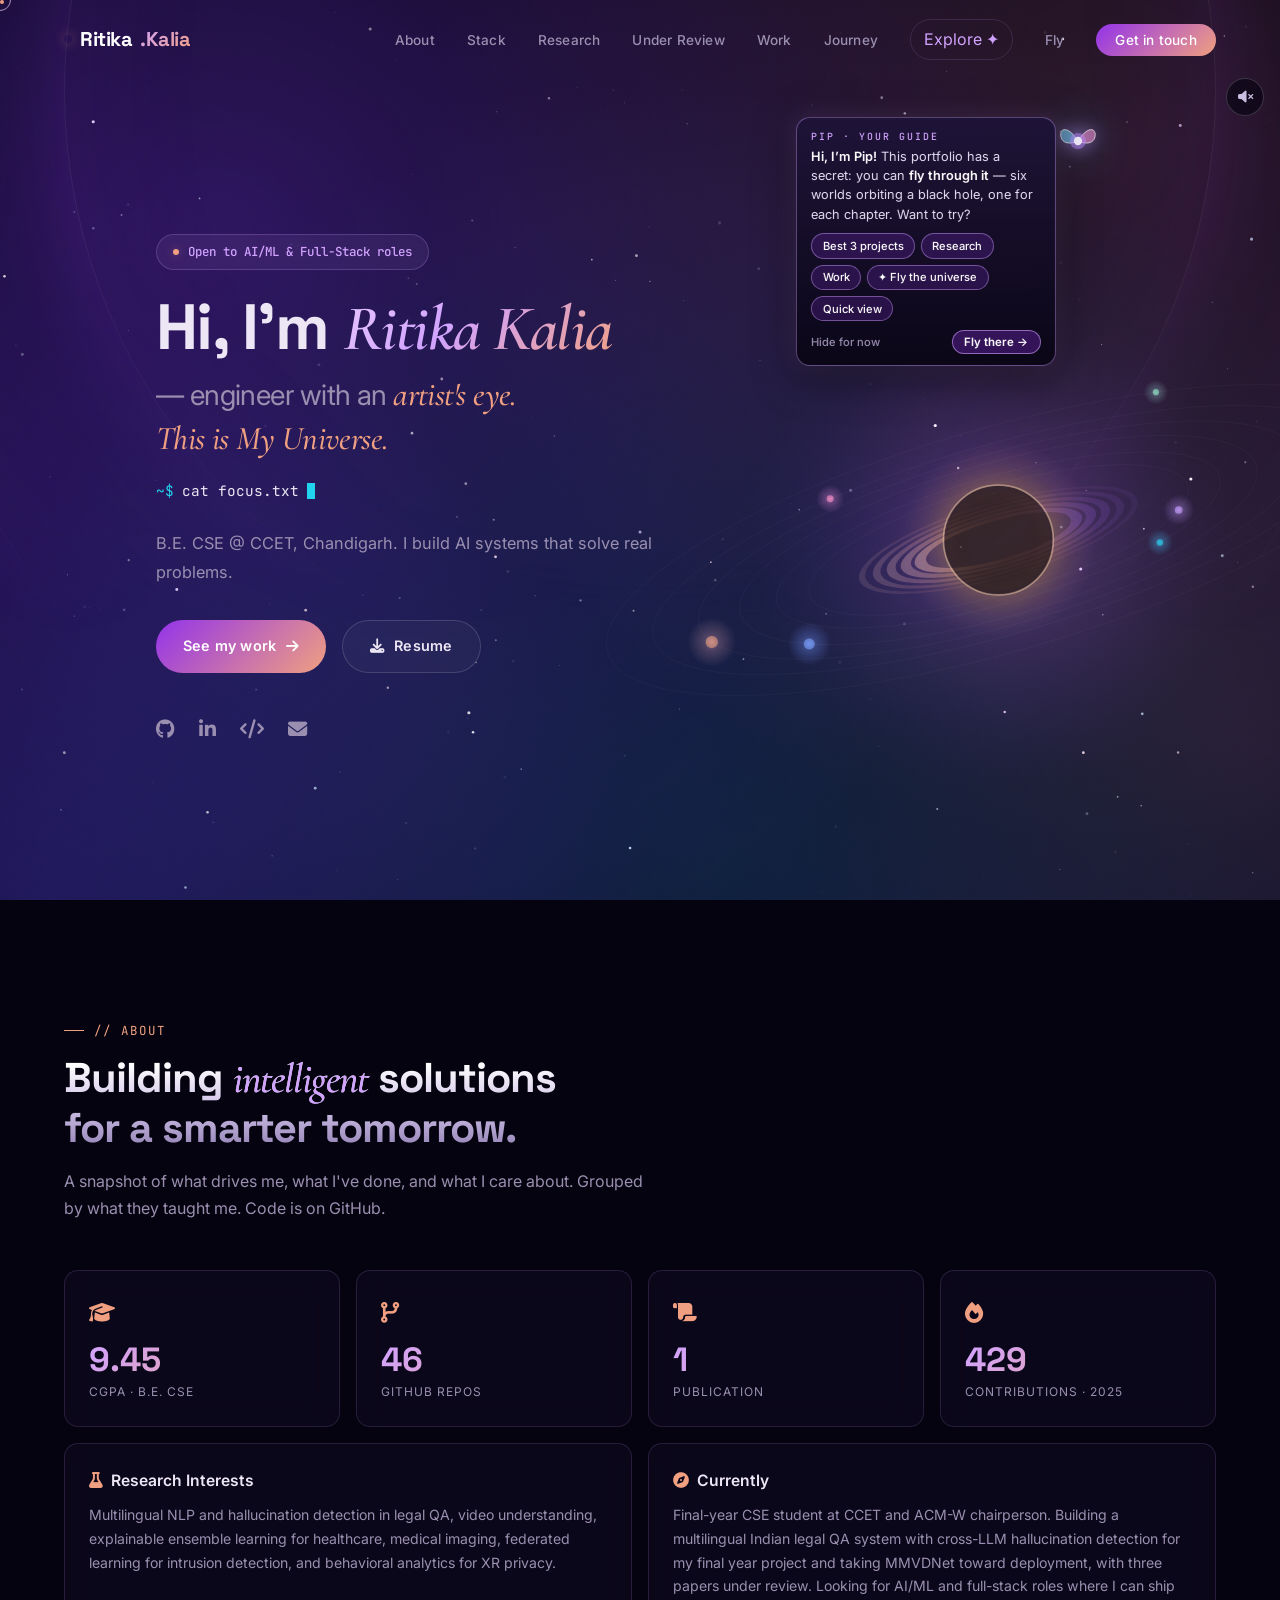
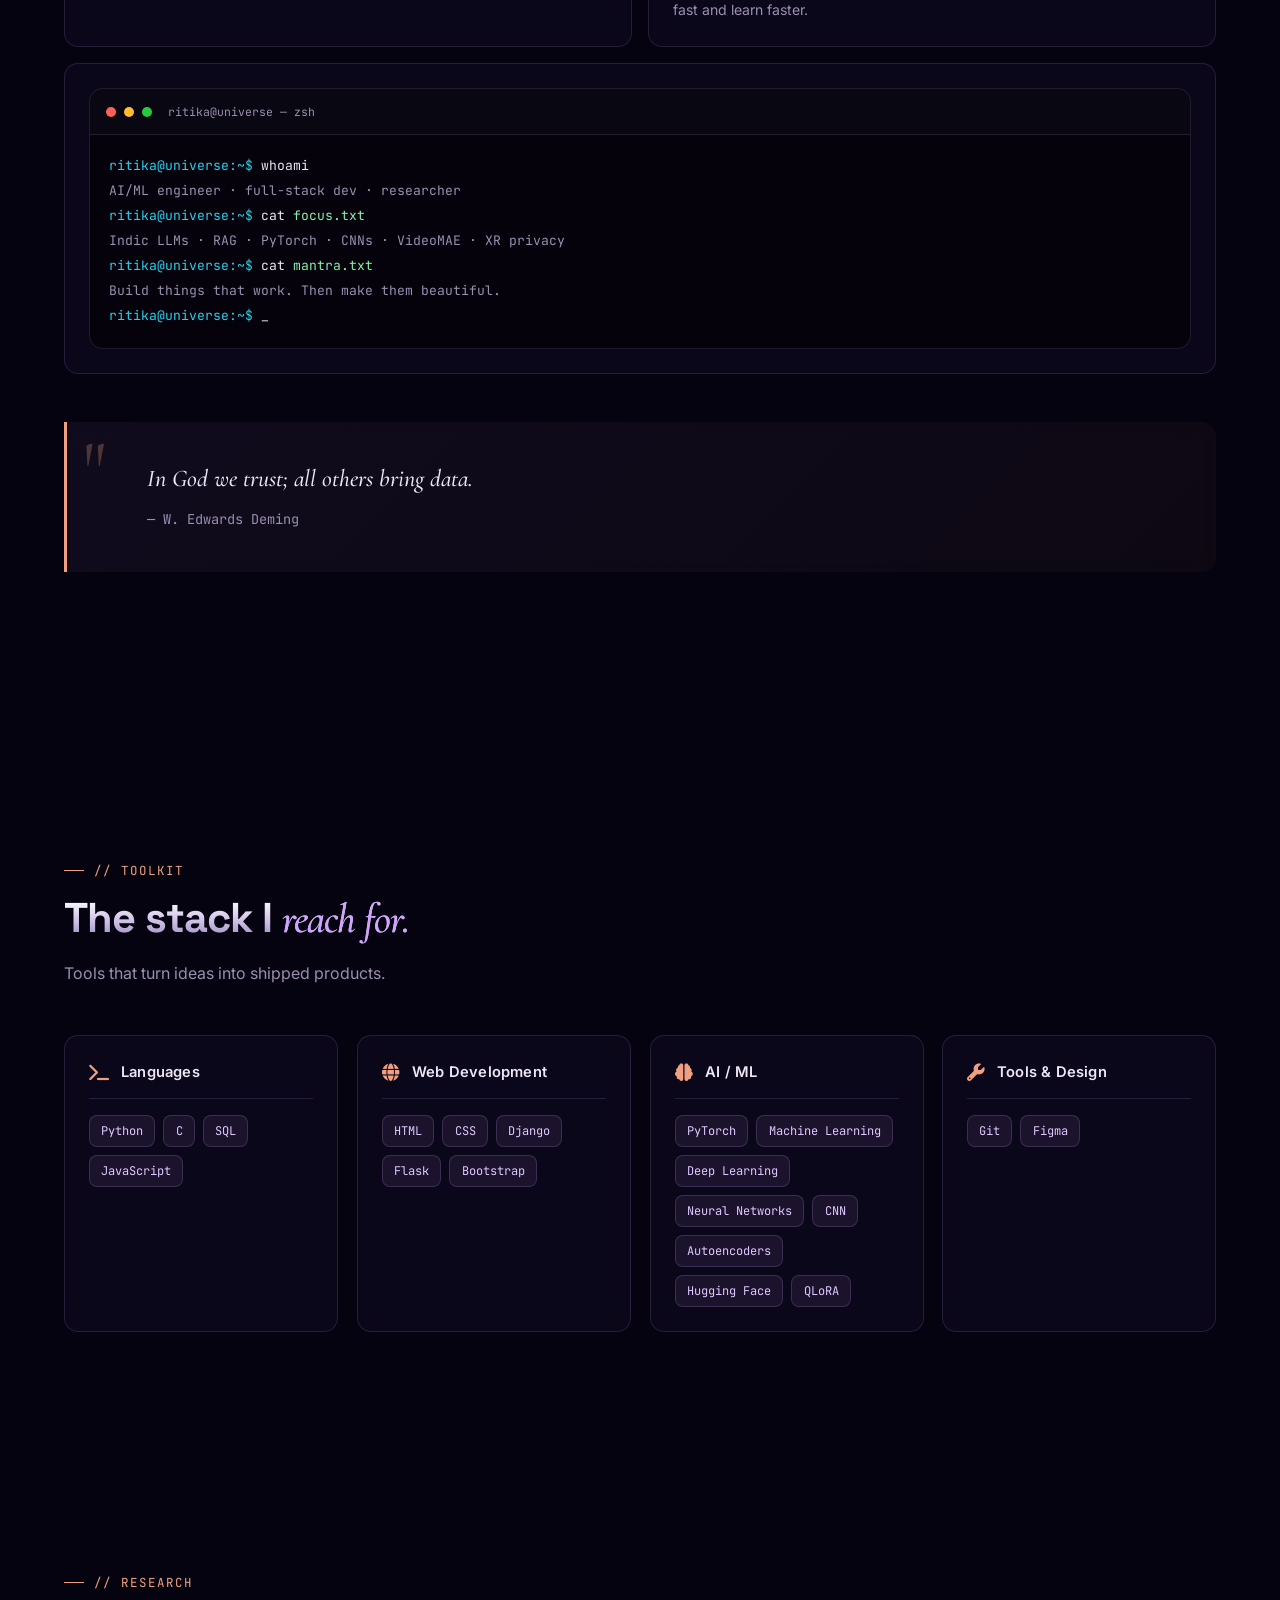
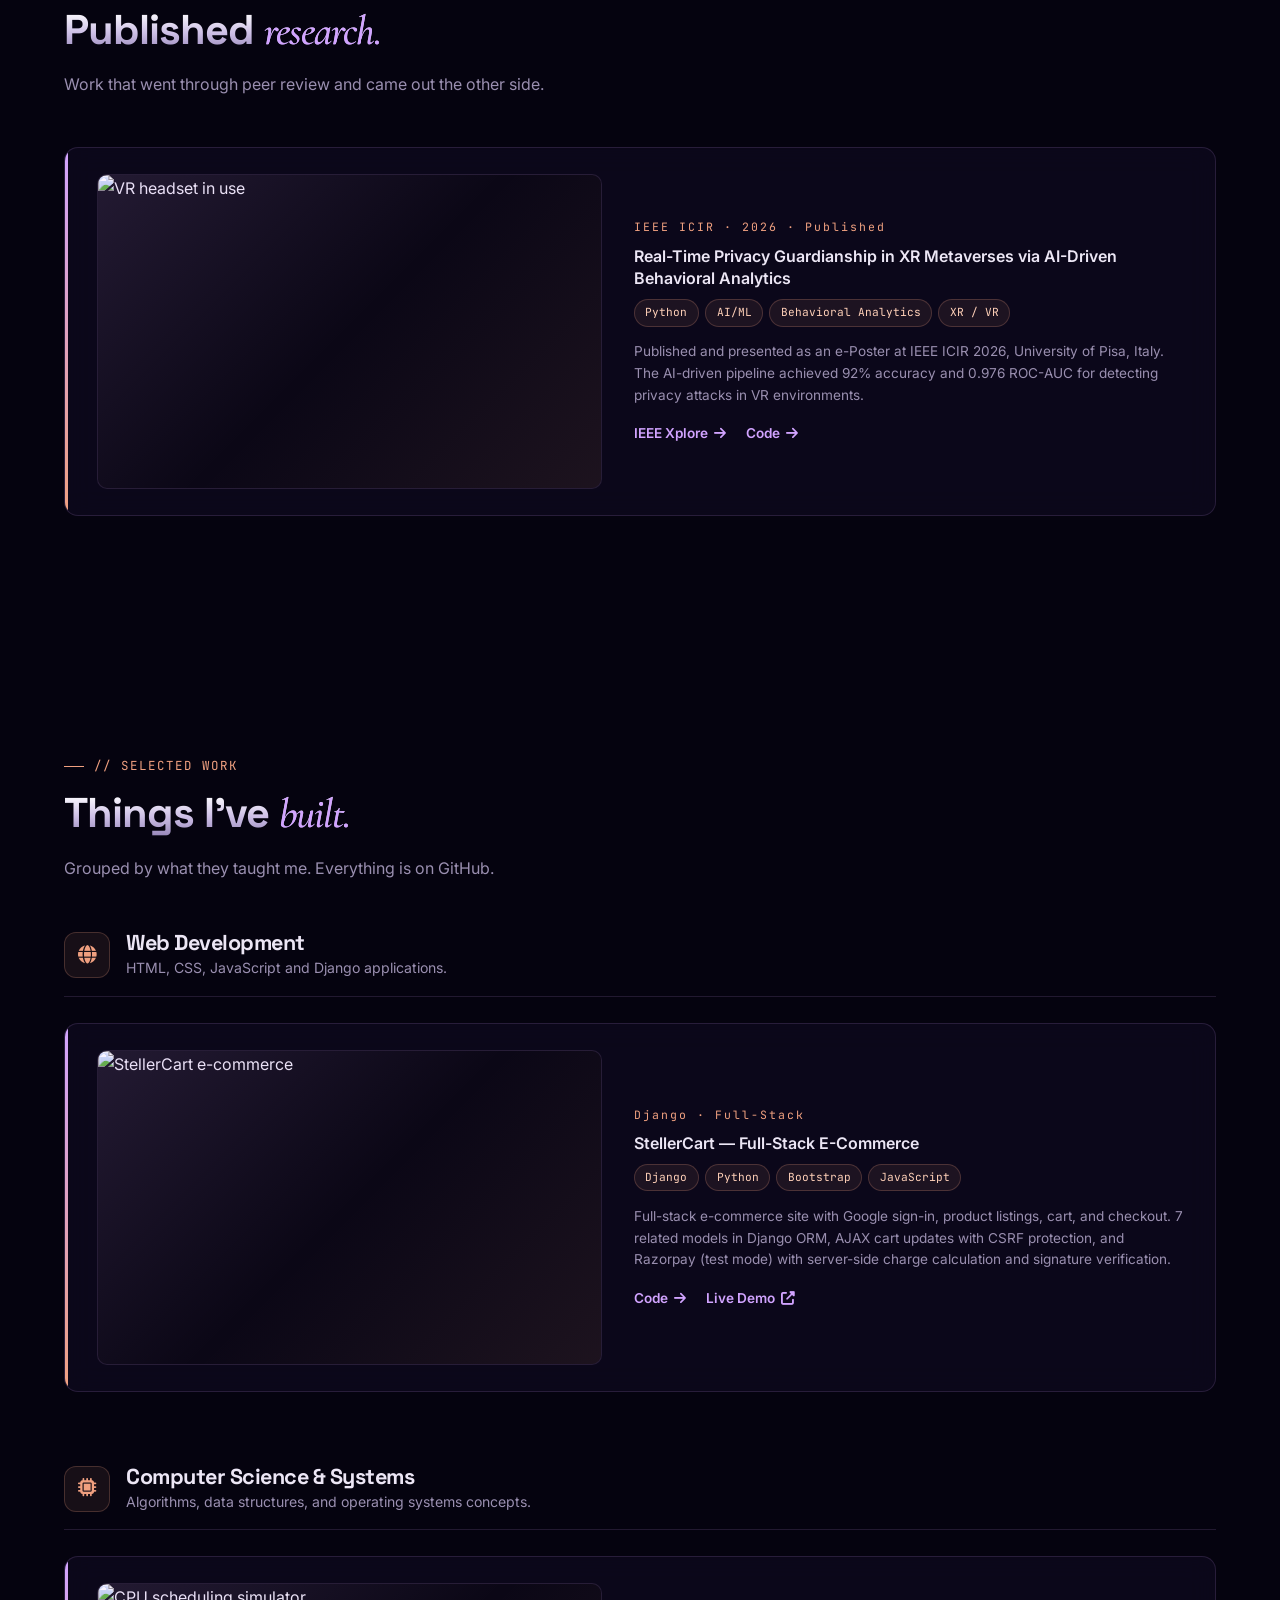
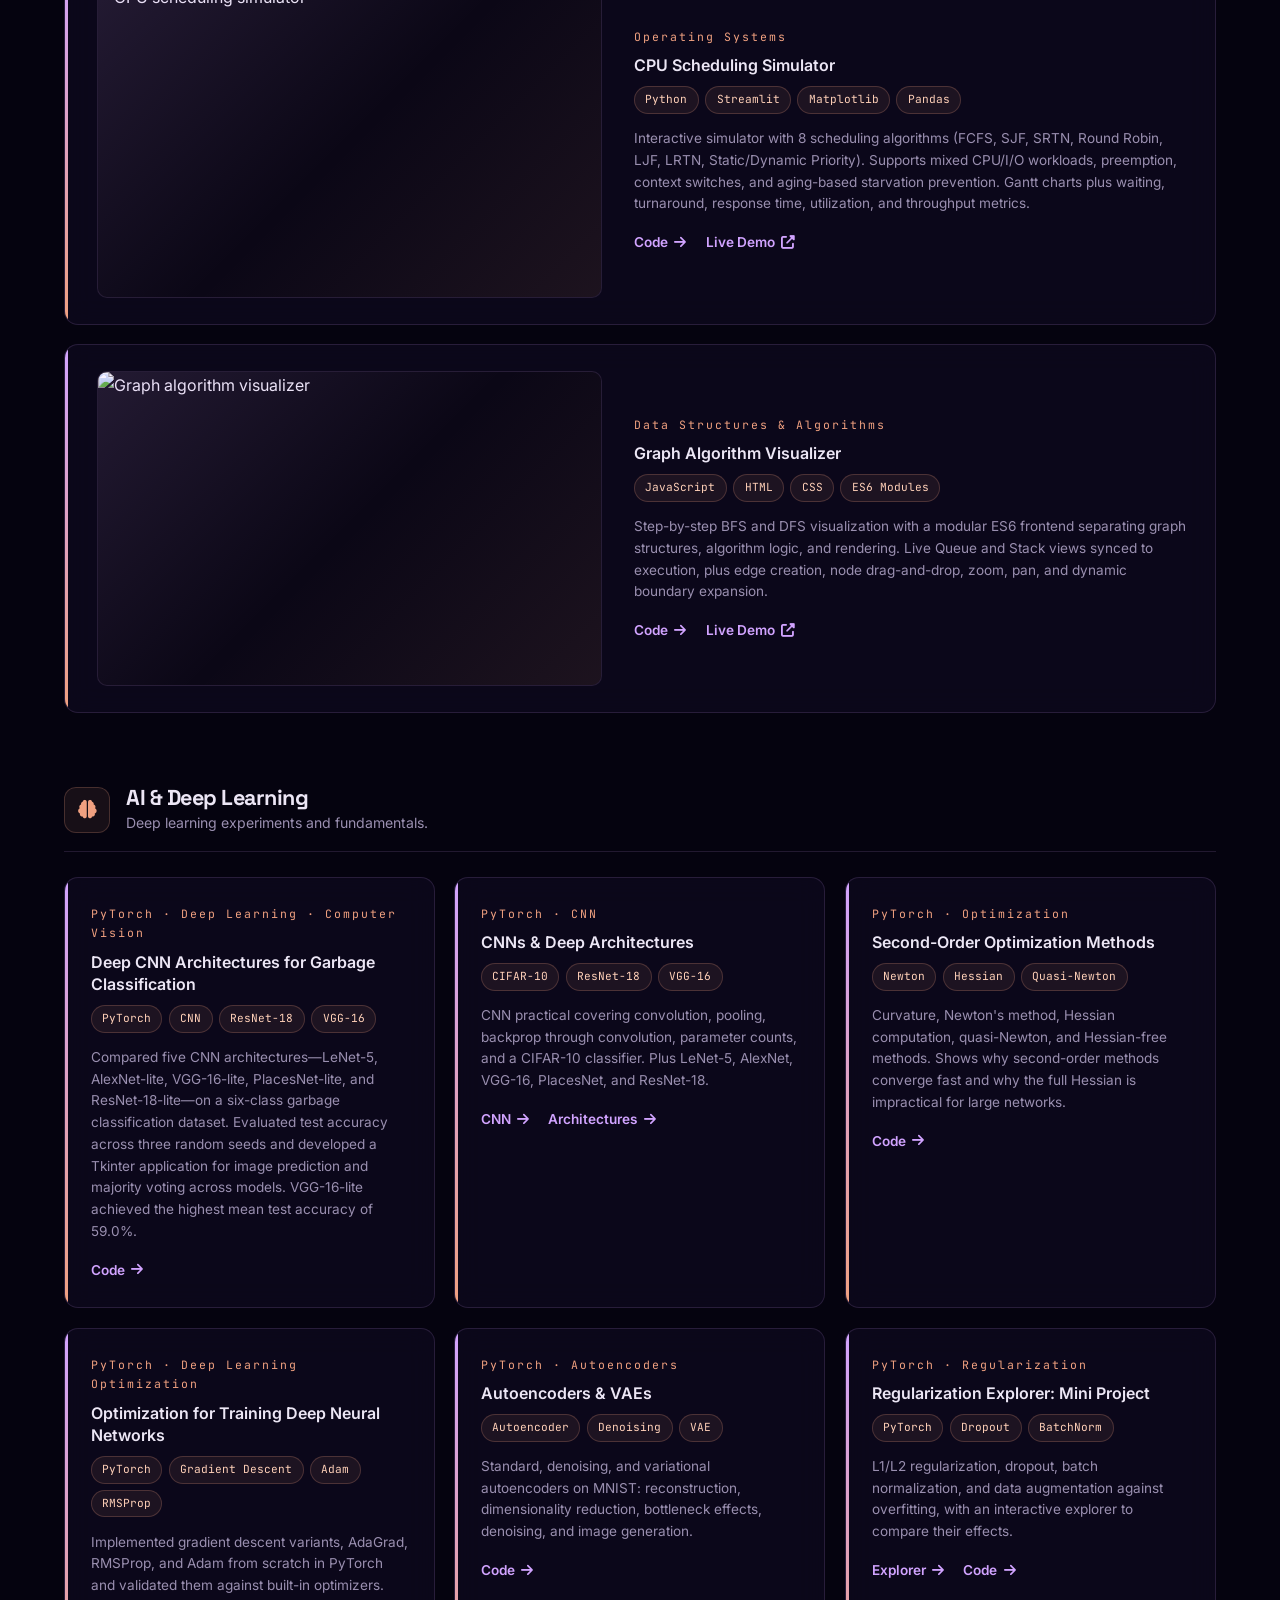
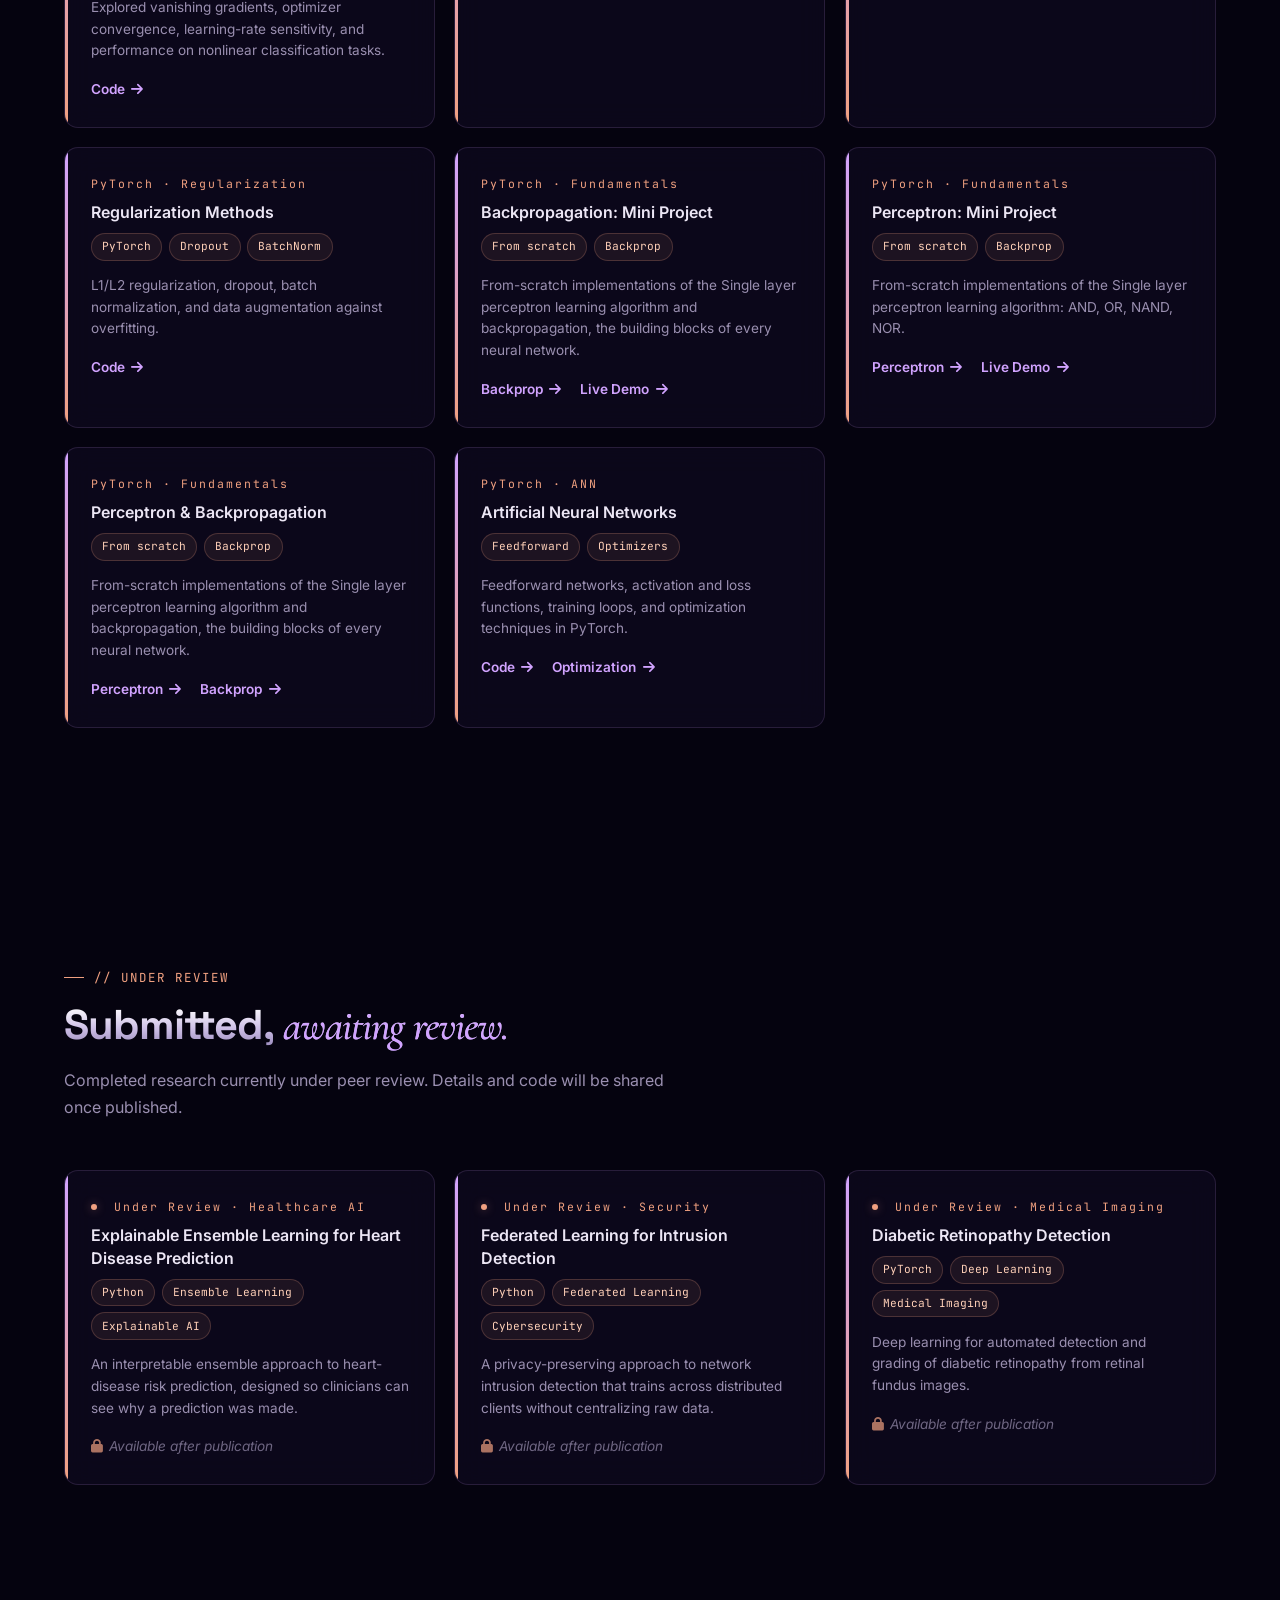
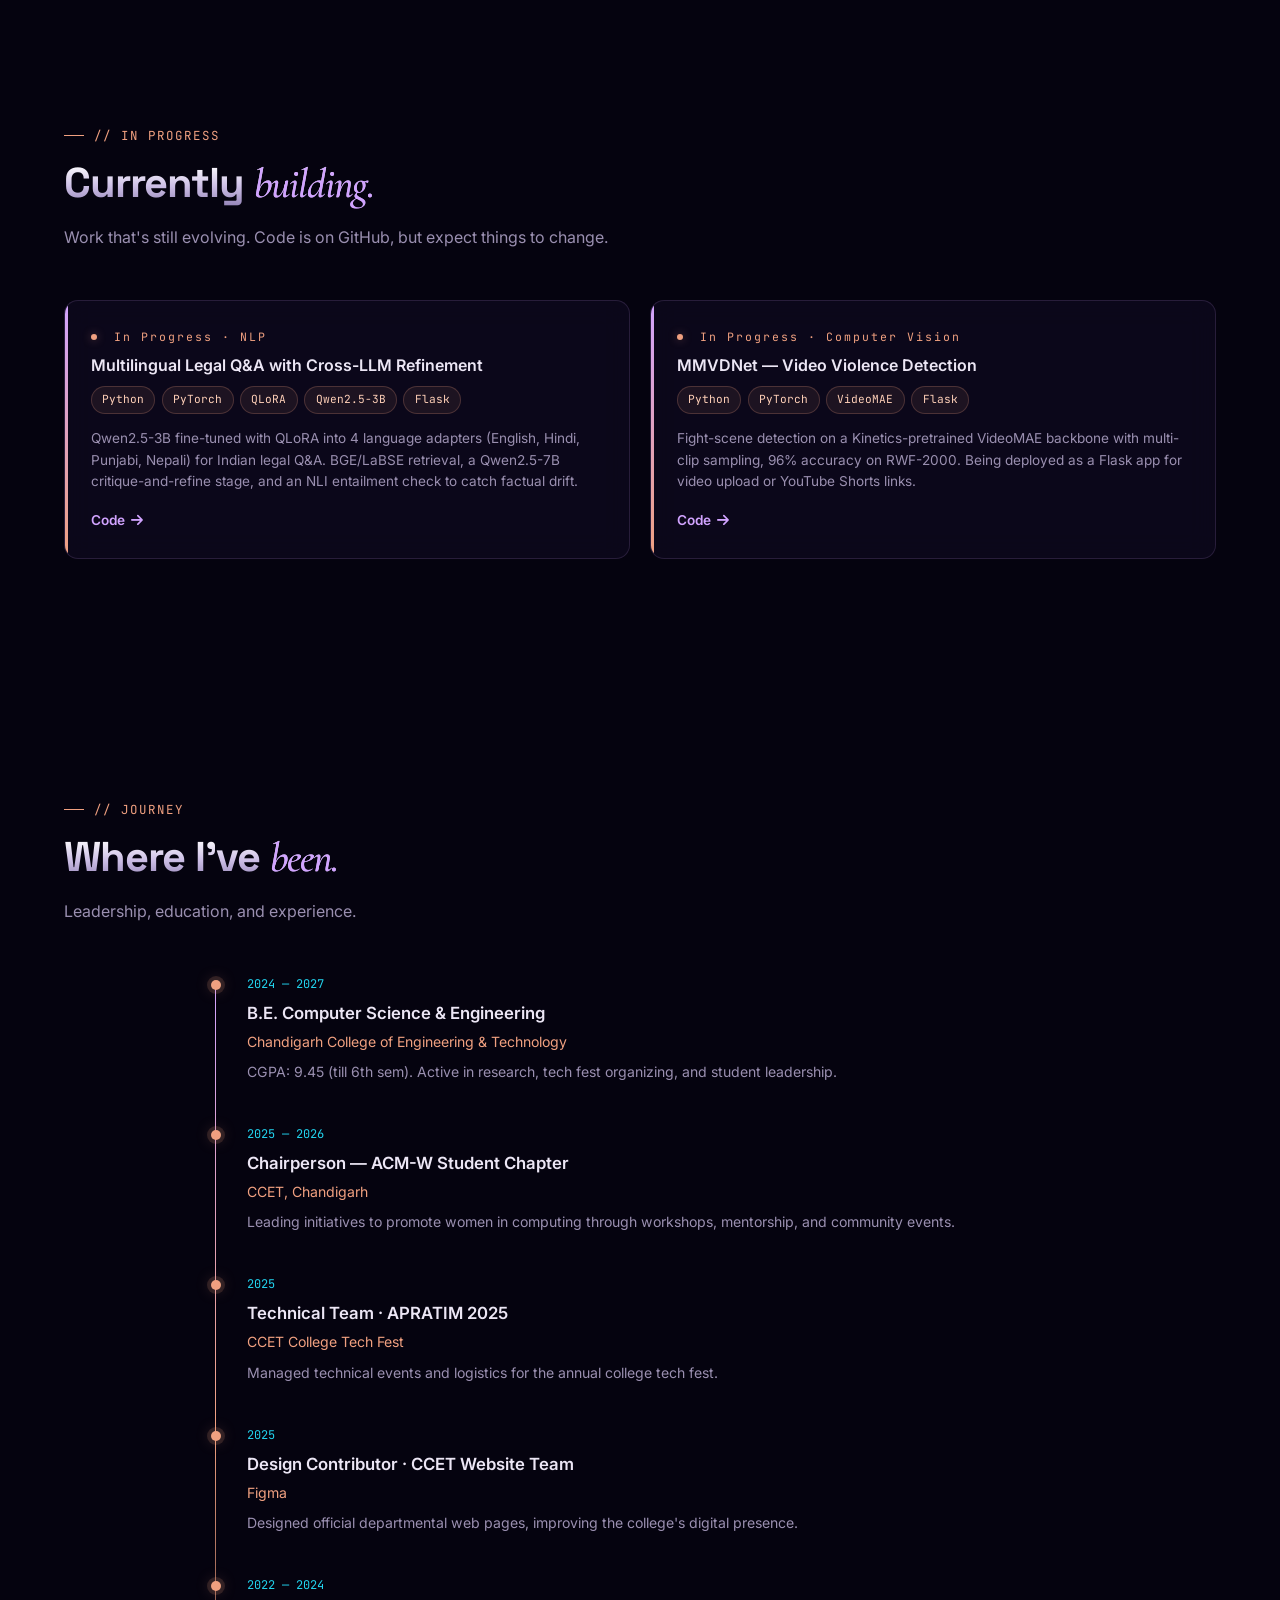
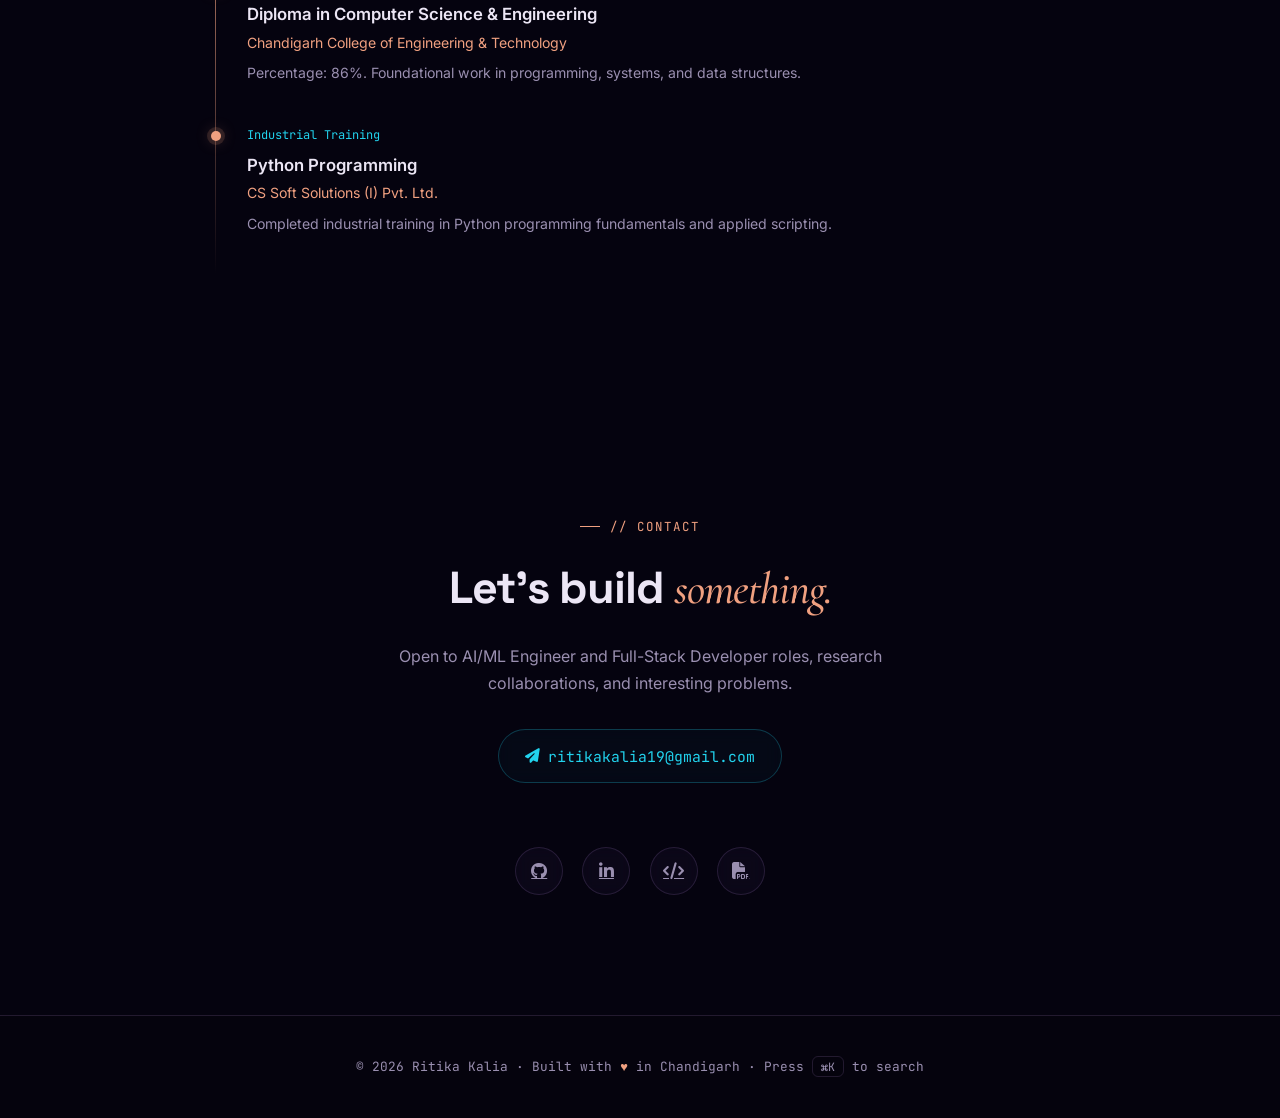
==== commit e7889ca9: "Update index.html" ====
--- a/index.html
+++ b/index.html
@@ -307,6 +307,8 @@
                             <div class="project-links">
                                 <a href="https://github.com/RitikaKalia9/Full-Stack-E-Commerce-Platform-StellerCart-"
                                     target="_blank" rel="noopener">Code <i class="fas fa-arrow-right"></i></a>
+                                <a href="https://steller-cart.vercel.app/" target="_blank"
+                                    rel="noopener">Live Demo <i class="fas fa-external-link-alt"></i></a>
                             </div>
                         </div>
                     </div>
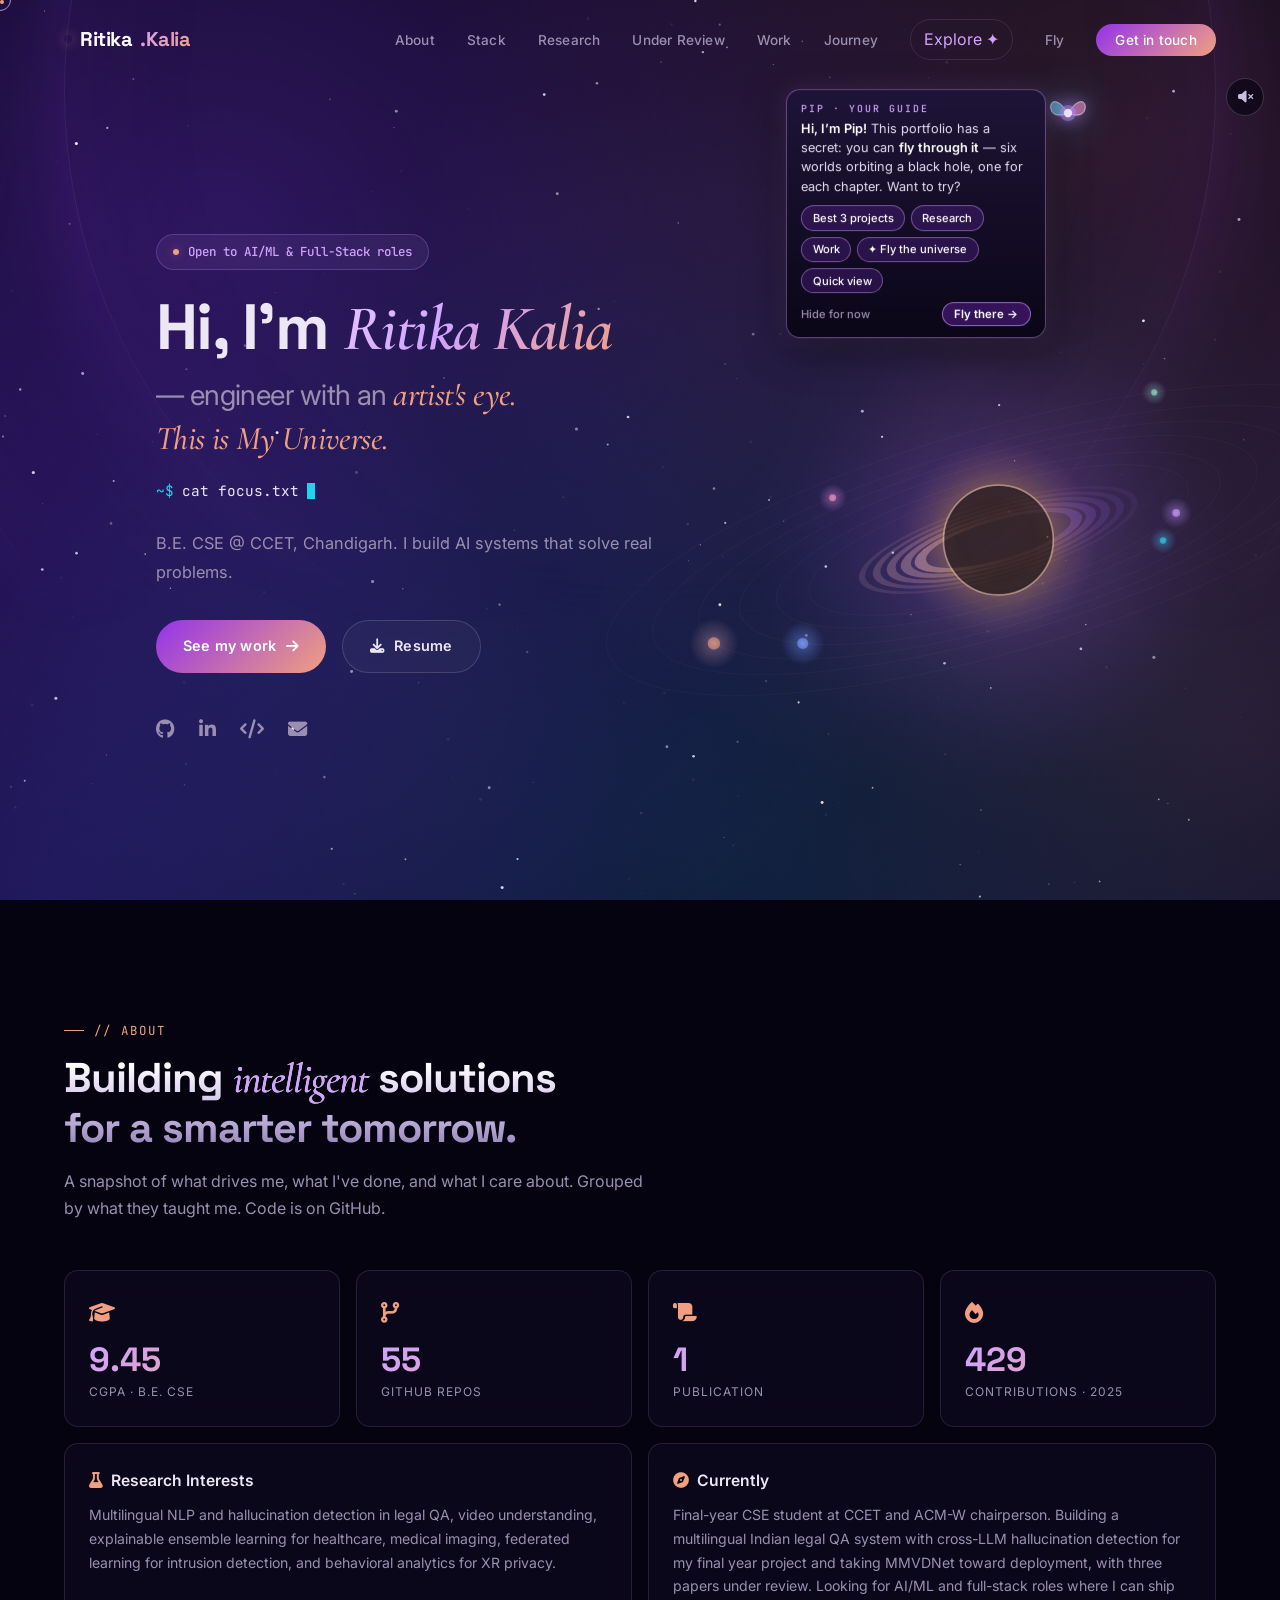
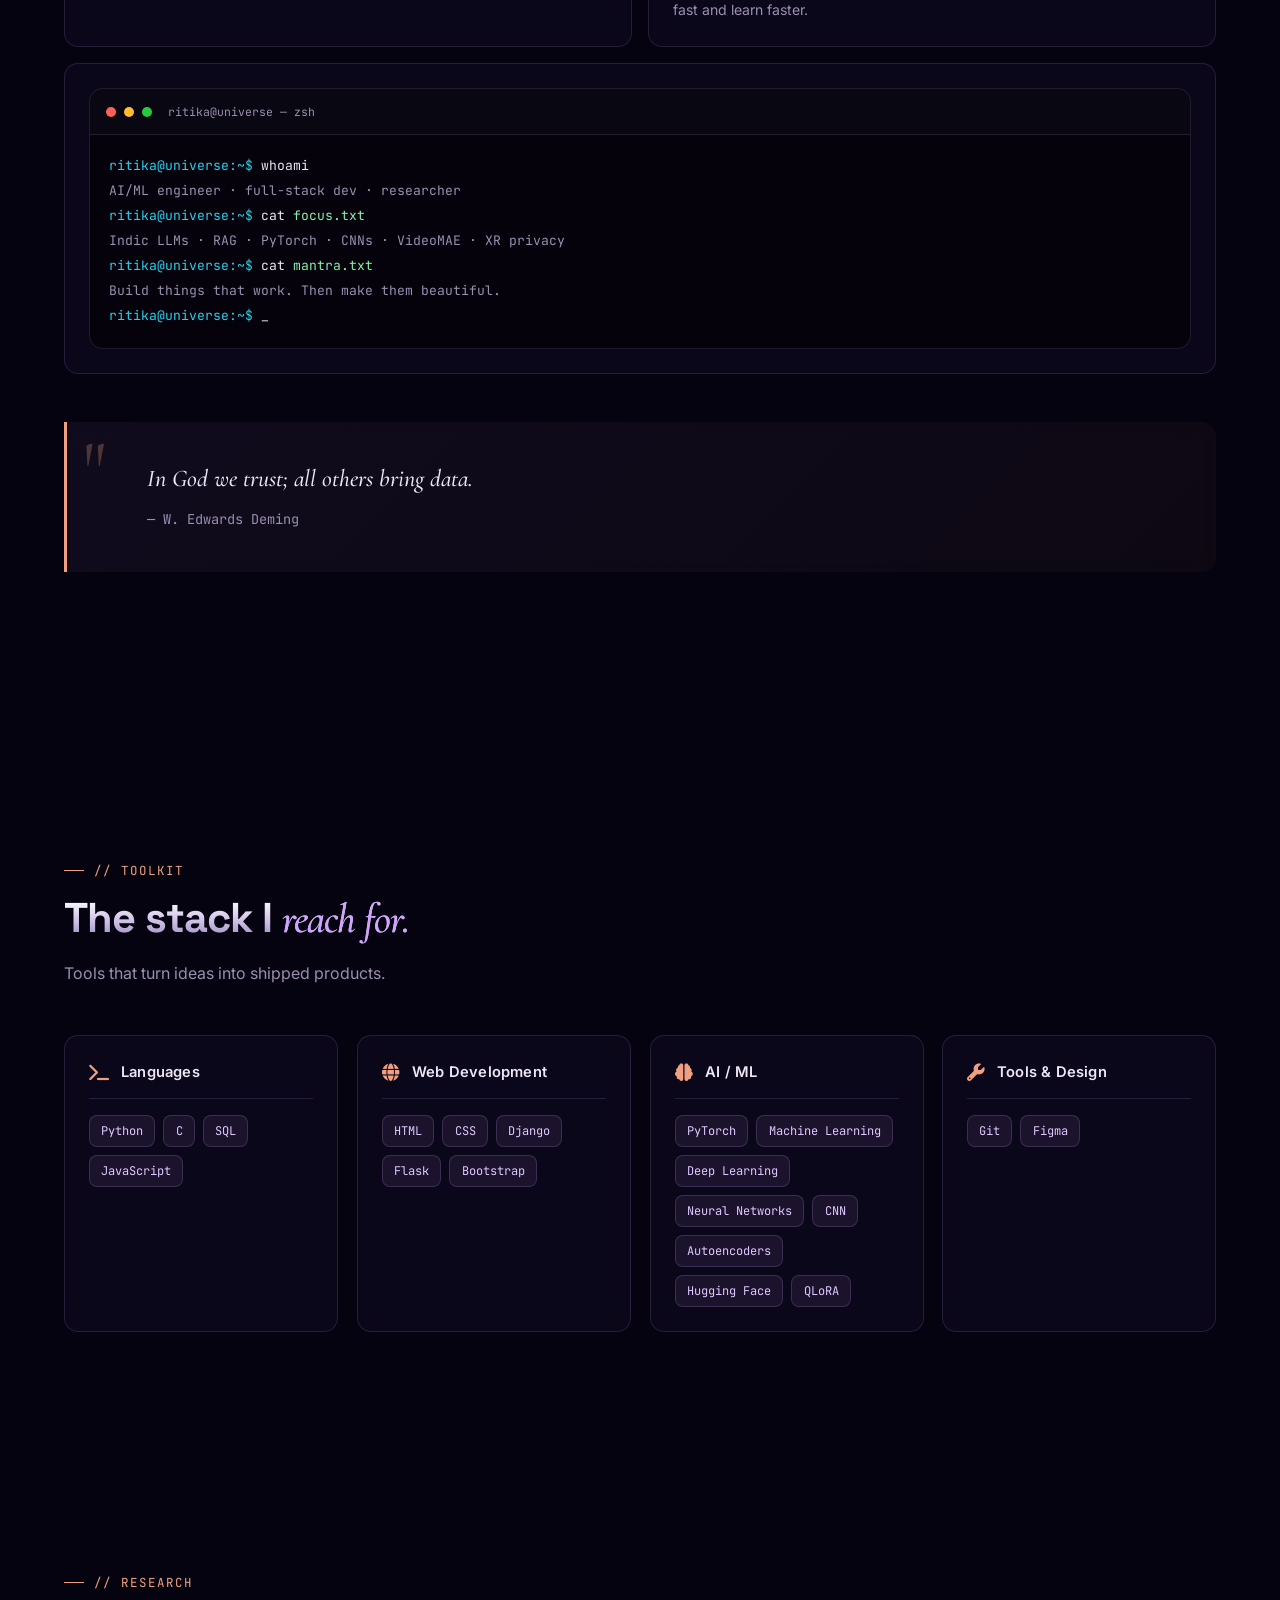
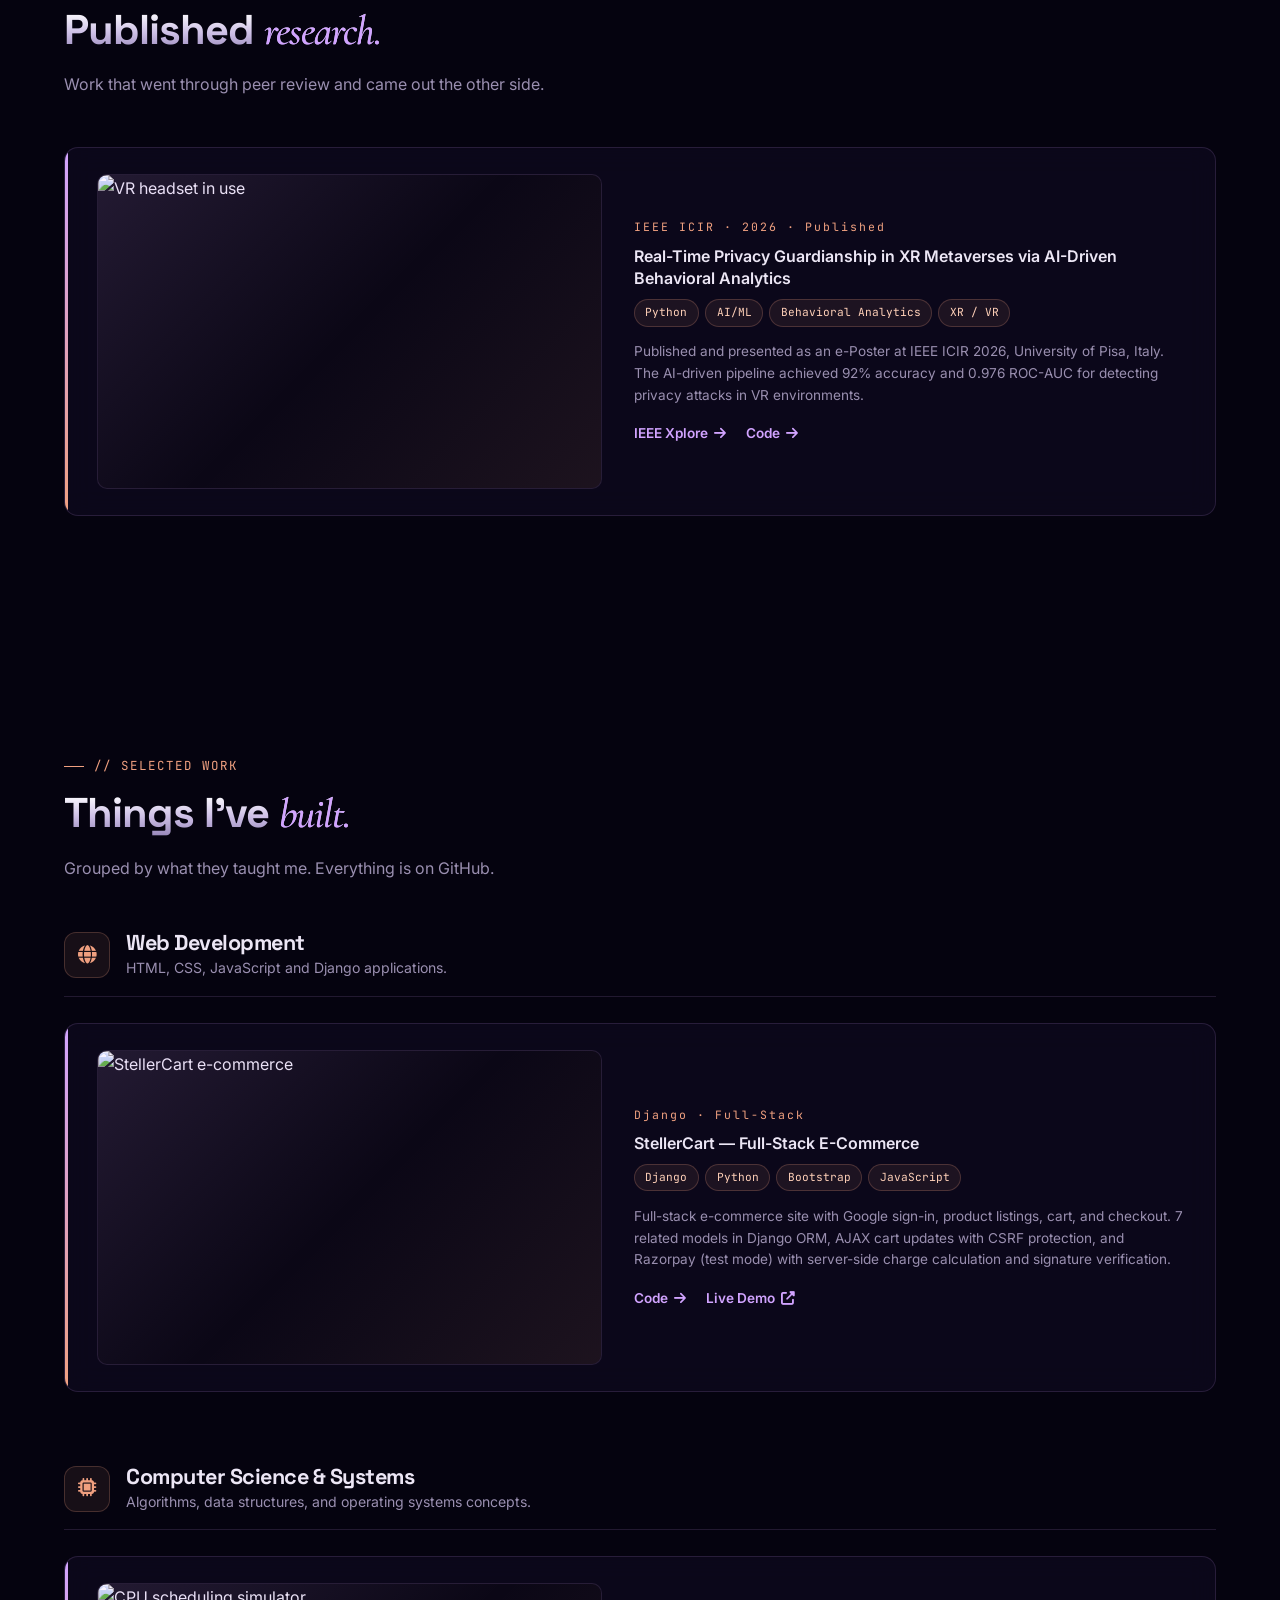
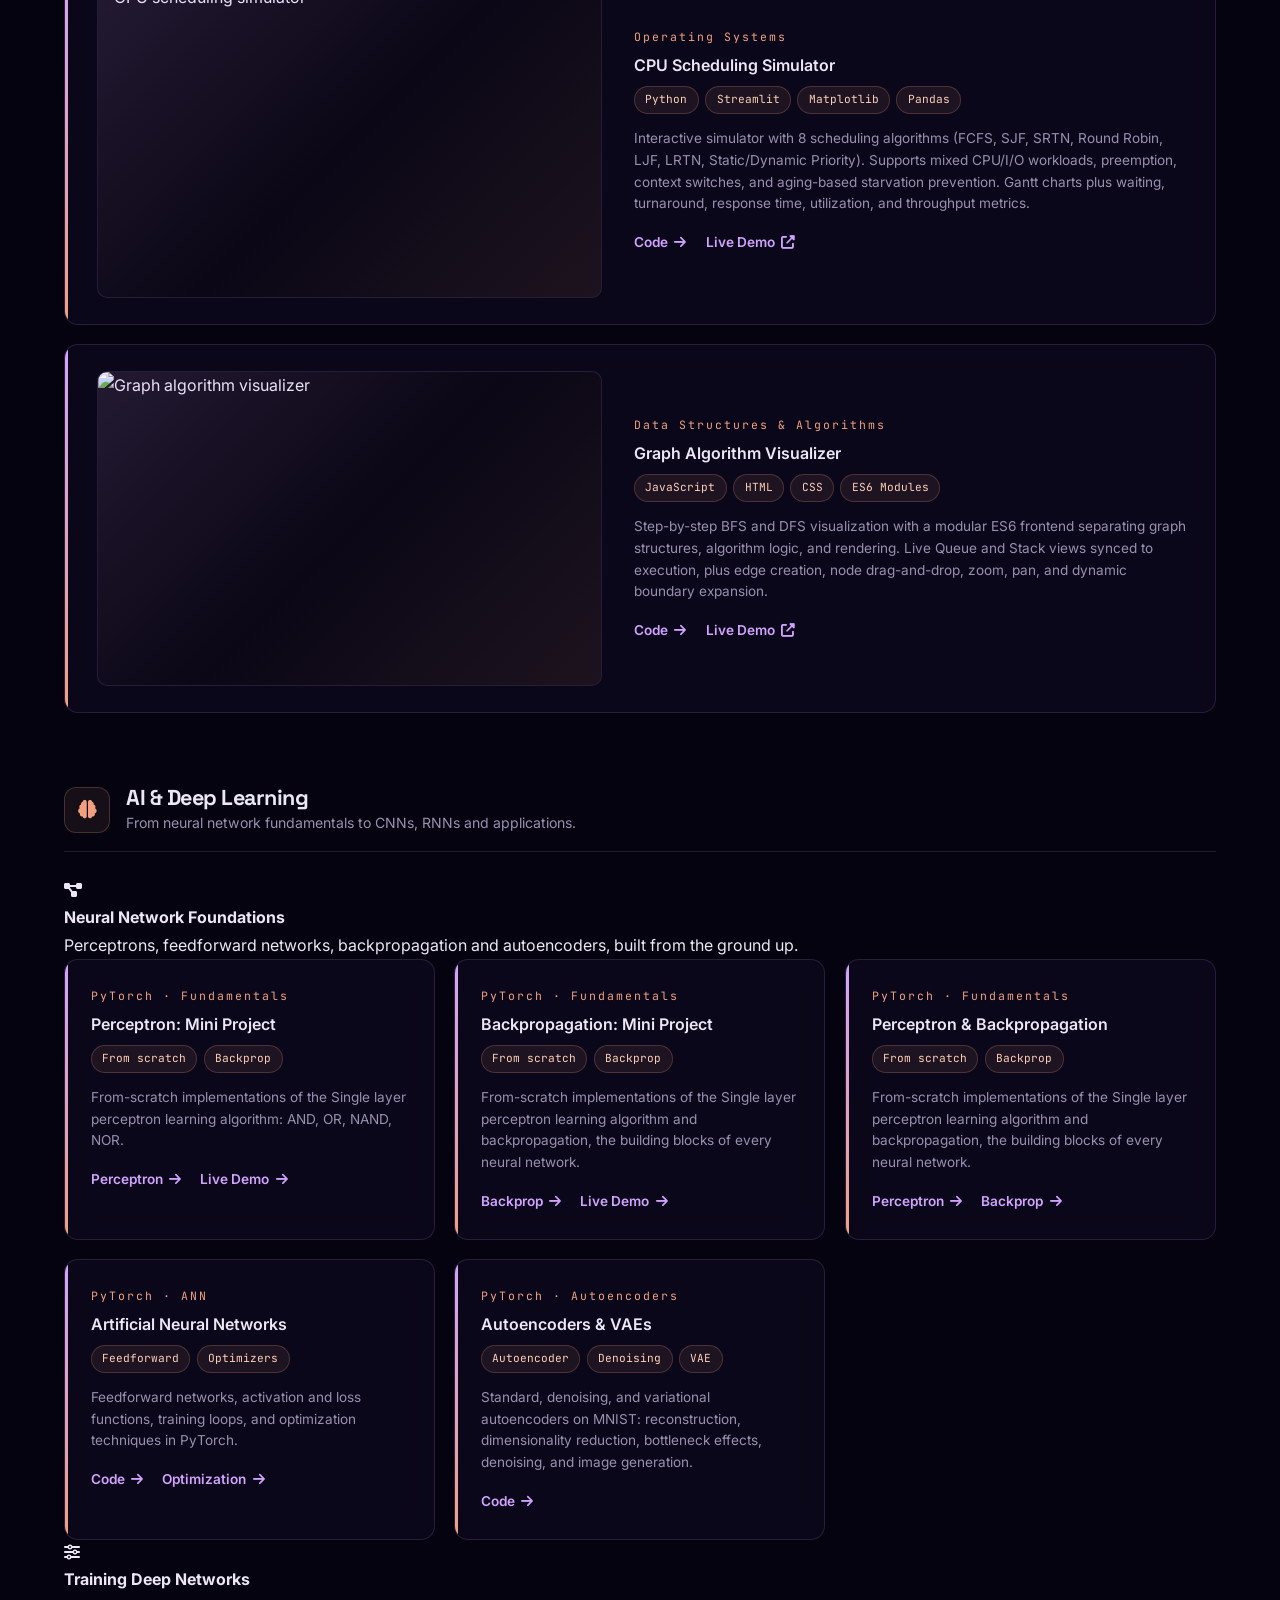
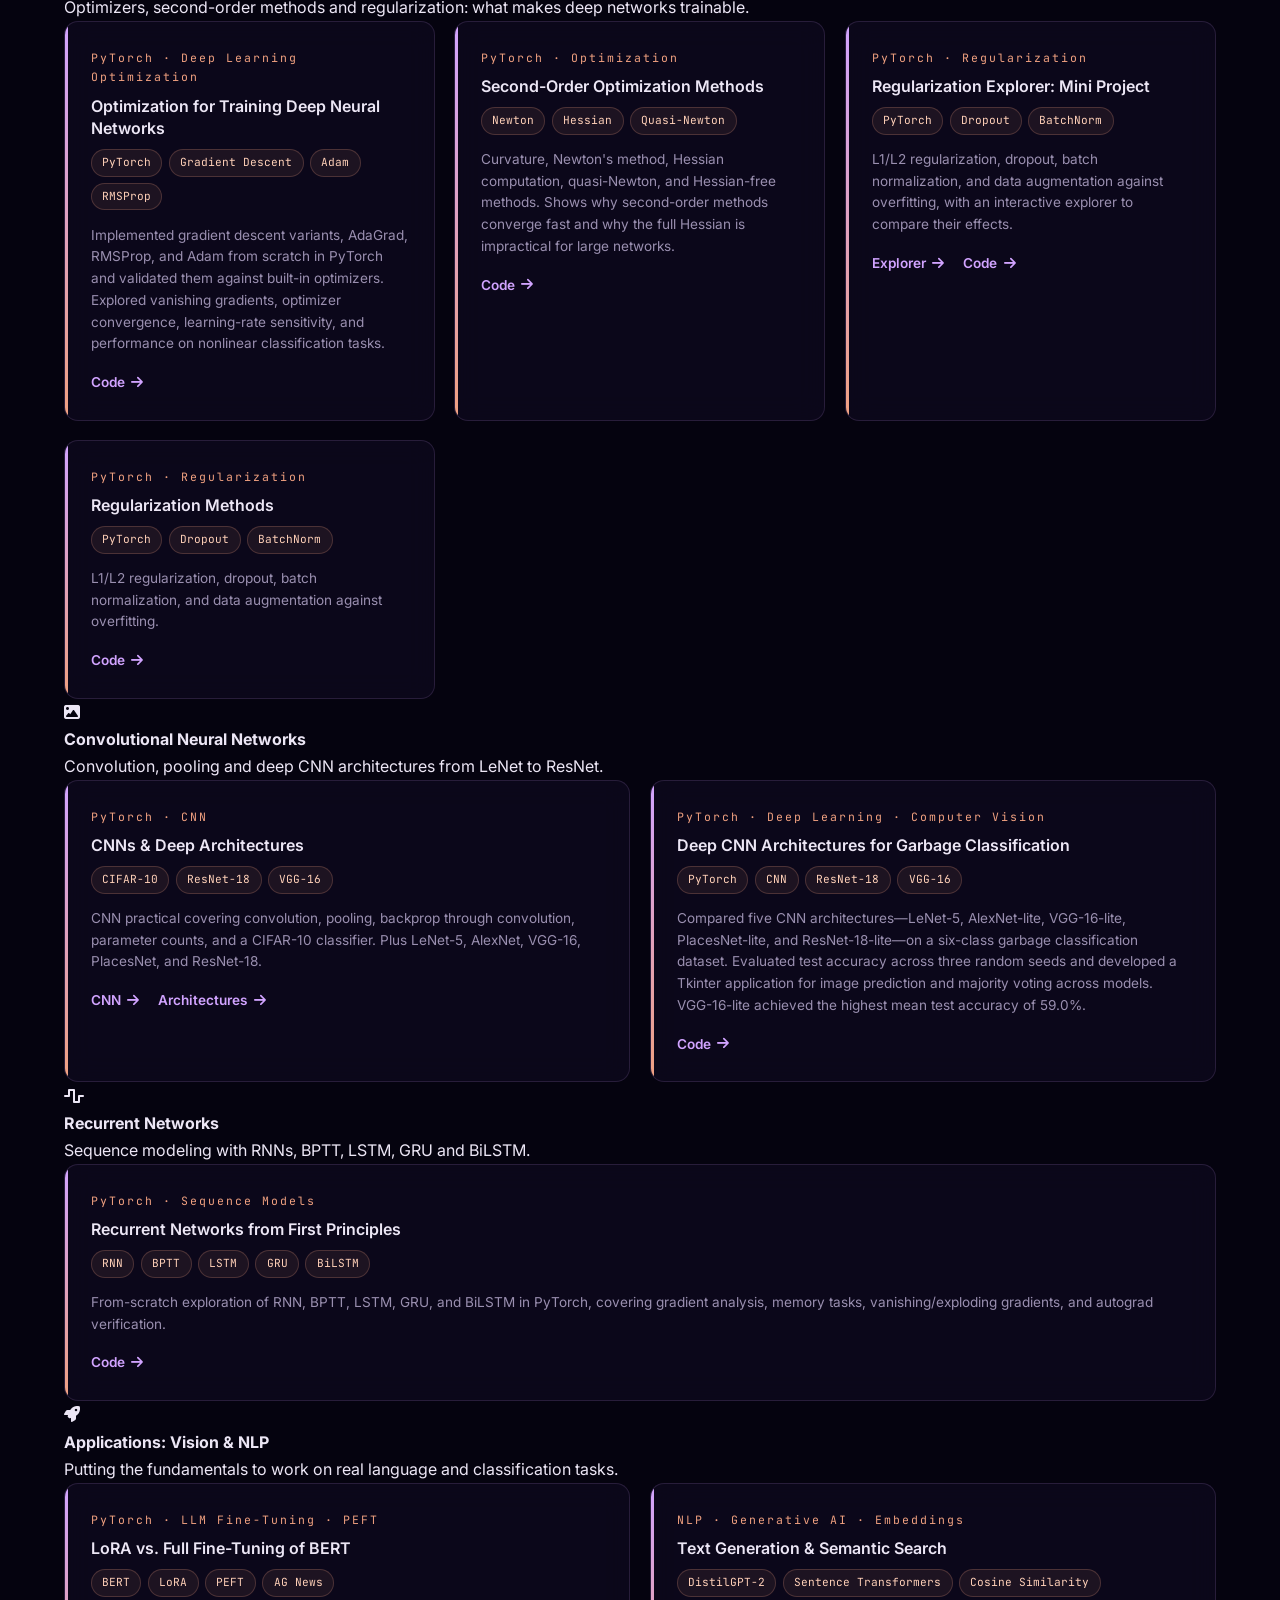
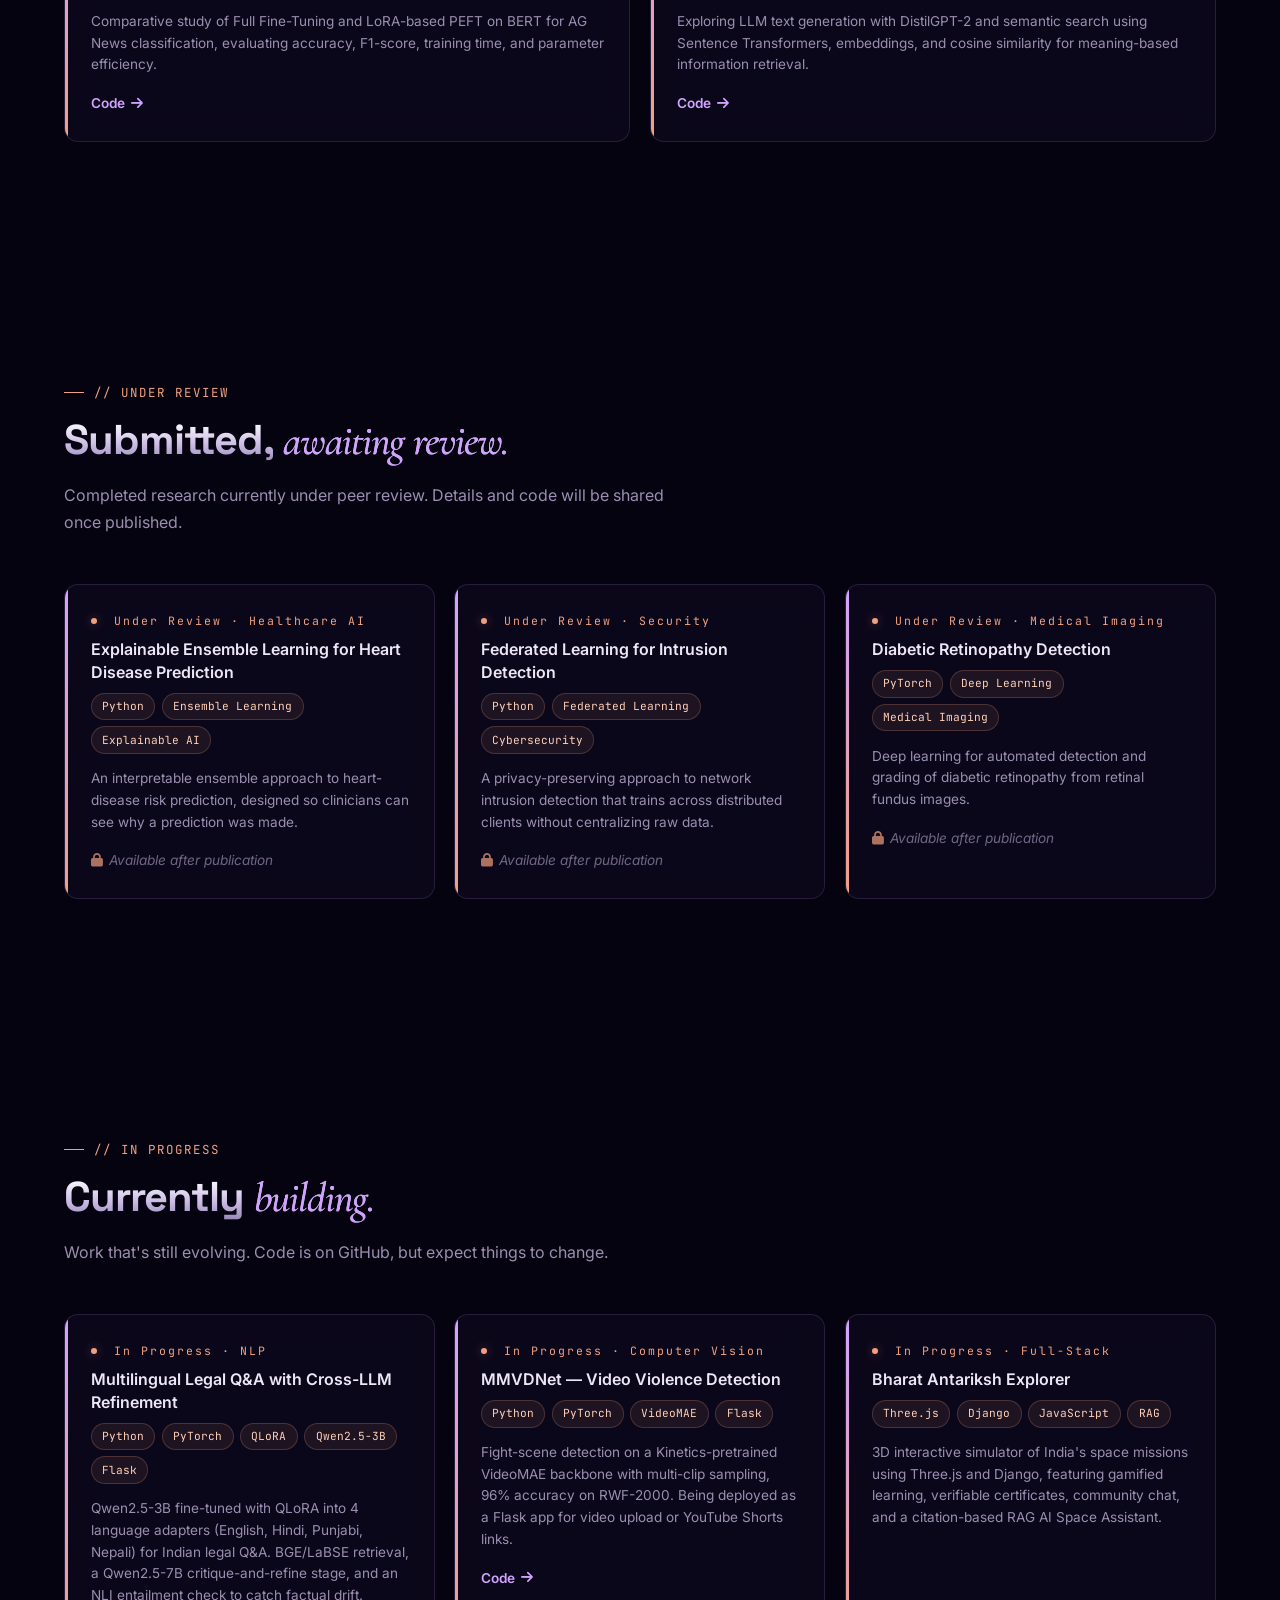
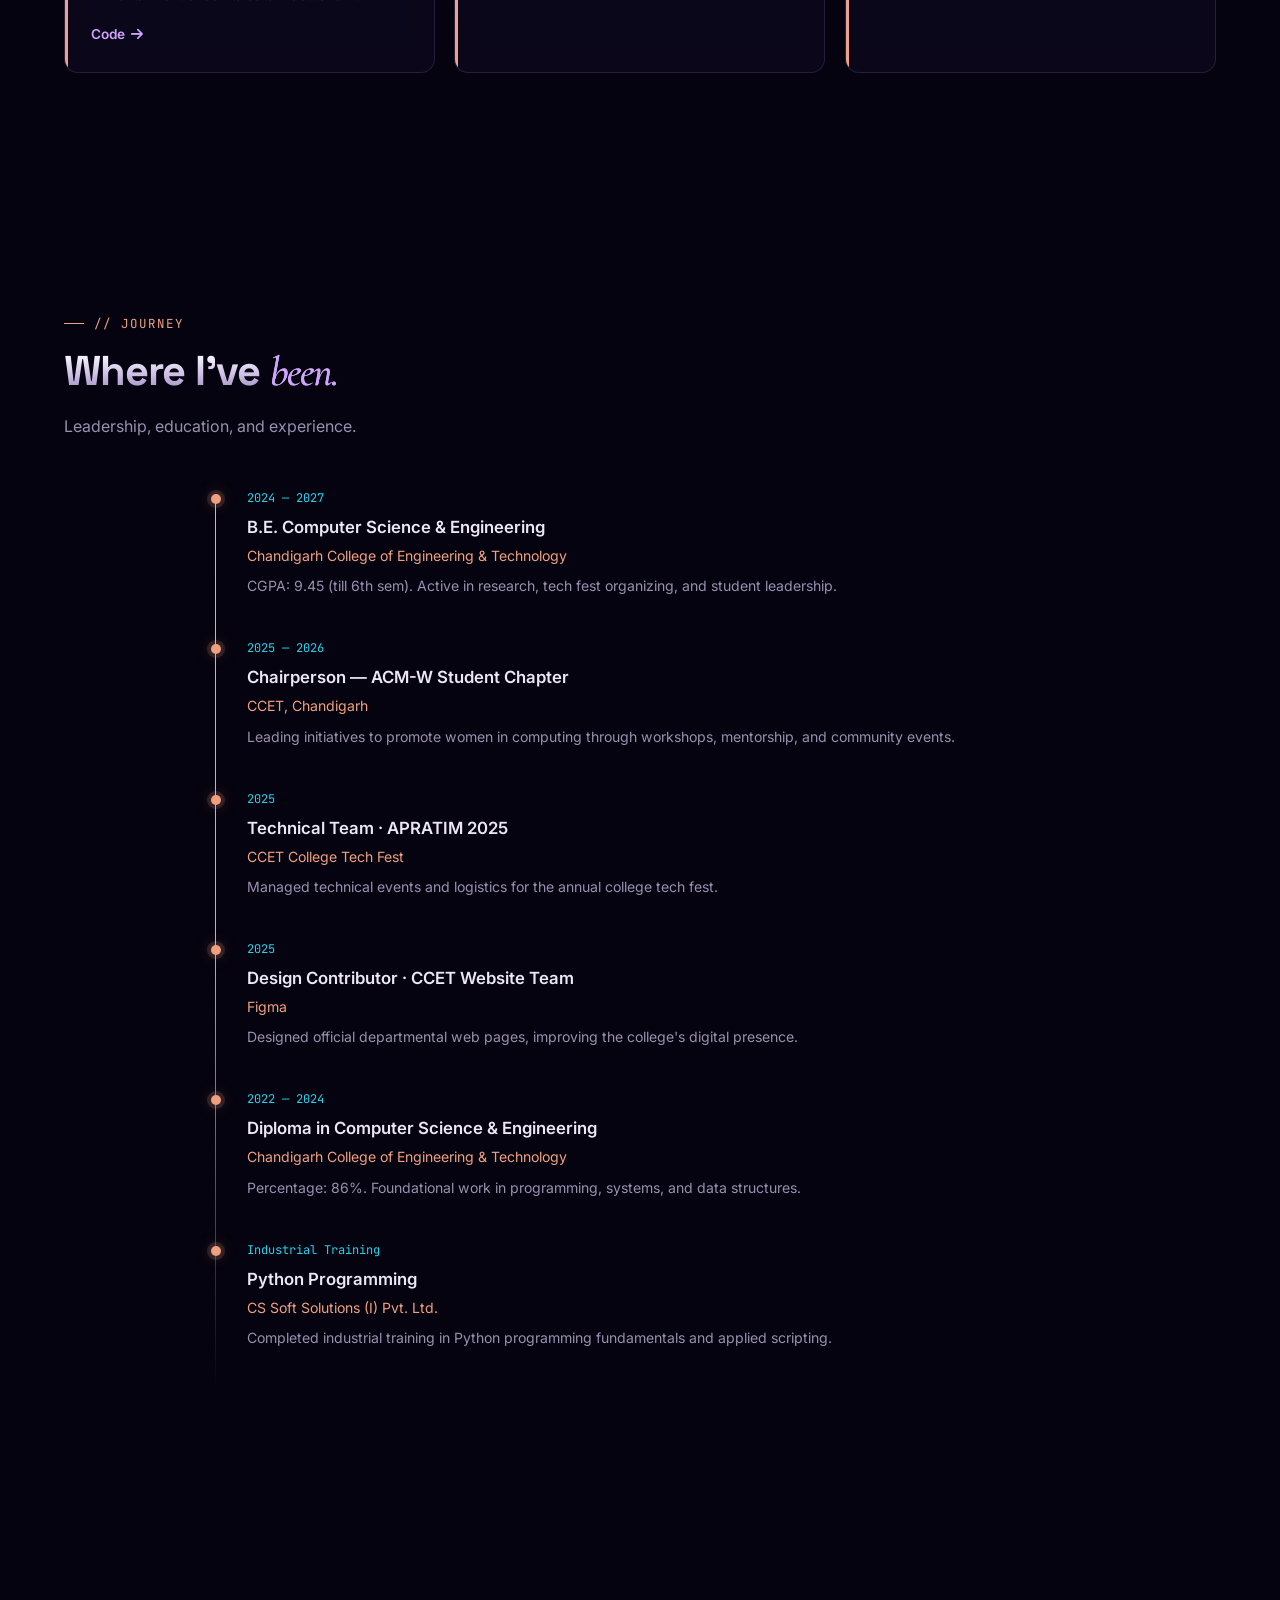
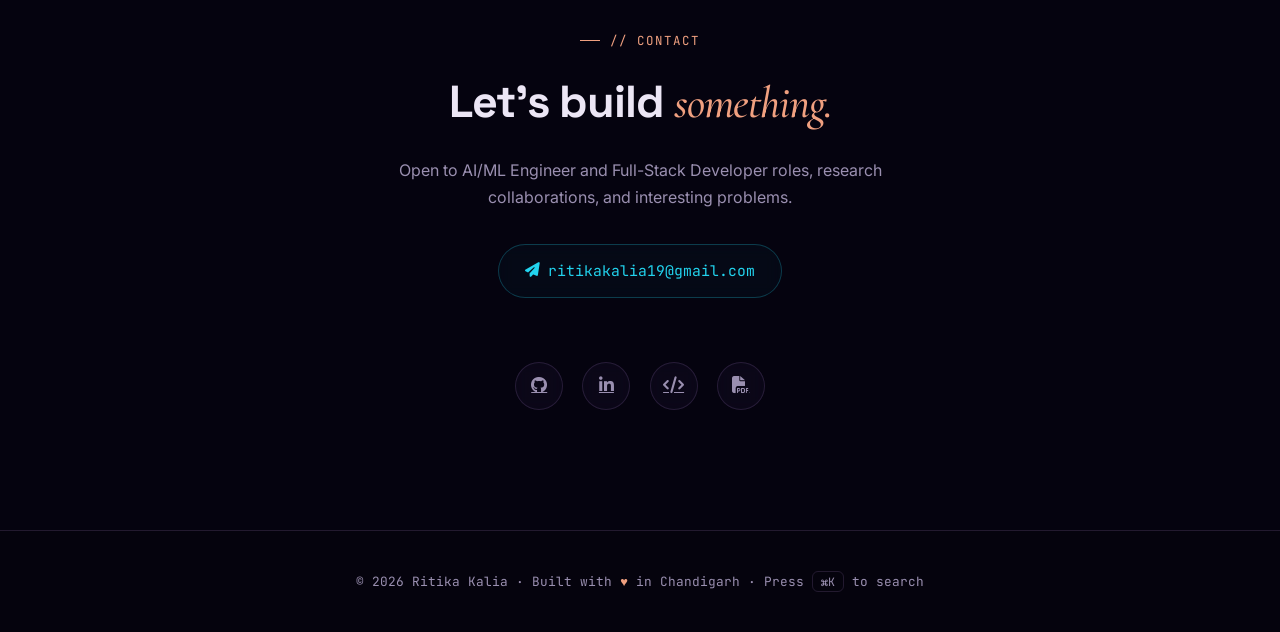
==== commit 5a98a8c4: "Update index.html" ====
--- a/index.html
+++ b/index.html
@@ -109,7 +109,7 @@
                 </div>
                 <div class="bento-item reveal reveal-d1">
                     <div class="bento-icon"><i class="fas fa-code-branch"></i></div>
-                    <div class="bento-number">46</div>
+                    <div class="bento-number">55</div>
                     <div class="bento-label">GitHub Repos</div>
                 </div>
                 <div class="bento-item reveal reveal-d2">
@@ -391,22 +391,216 @@
                     <i class="fas fa-brain"></i>
                     <div>
                         <h3>AI &amp; Deep Learning</h3>
-                        <p>Deep learning experiments and fundamentals.</p>
-                    </div>
-                </div>
-                <div class="pub-grid">
-
-
-
-
-
-                    <!-- Deep learning experiments -->
-                     
-                    
-                    
-
-             
-                    <div class="pub-card reveal">
+                        <p>From neural network fundamentals to CNNs, RNNs and applications.</p>
+                    </div>
+                </div>
+                
+                <div class="subcategory" id="cat-ann">
+                    <div class="subcategory-head reveal">
+                        <i class="fas fa-diagram-project"></i>
+                        <div>
+                            <h4>Neural Network Foundations</h4>
+                            <p>Perceptrons, feedforward networks, backpropagation and autoencoders, built from the ground up.</p>
+                        </div>
+                    </div>
+                    <div class="pub-grid">
+
+<div class="pub-card reveal">
+                        <div class="pub-year">PyTorch · Fundamentals</div>
+                        <div class="pub-title">Perceptron: Mini Project </div>
+                        <div class="project-meta">
+                            <span class="project-tag">From scratch</span>
+                            <span class="project-tag">Backprop</span>
+                        </div>
+                        <div class="pub-venue">From-scratch implementations of the Single layer perceptron learning algorithm: AND, OR, NAND, NOR.</div>
+                        <div class="project-links">
+                            <a href="https://github.com/RitikaKalia9/mini_project_perceptron" target="_blank"
+                                rel="noopener">Perceptron <i class="fas fa-arrow-right"></i></a>
+                            <a href="https://rys78ut2ej2rjnb4m6mem4.streamlit.app/" target="_blank"
+                                rel="noopener">Live Demo <i class="fas fa-arrow-right"></i></a>
+                        </div>
+                    </div>
+
+<div class="pub-card reveal">
+                        <div class="pub-year">PyTorch · Fundamentals</div>
+                        <div class="pub-title">Backpropagation: Mini Project</div>
+                        <div class="project-meta">
+                            <span class="project-tag">From scratch</span>
+                            <span class="project-tag">Backprop</span>
+                        </div>
+                        <div class="pub-venue">From-scratch implementations of the Single layer perceptron learning algorithm and
+                            backpropagation, the building blocks of every neural network.</div>
+                        <div class="project-links">
+                            <a href="https://github.com/RitikaKalia9/mini_project_perceptron" target="_blank"
+                                rel="noopener">Backprop <i class="fas fa-arrow-right"></i></a>
+                            <a href="https://github.com/RitikaKalia9/backpropagation_miniproject" target="_blank"
+                                rel="noopener">Live Demo <i class="fas fa-arrow-right"></i></a>
+                        </div>
+                    </div>
+
+<div class="pub-card reveal">
+                        <div class="pub-year">PyTorch · Fundamentals</div>
+                        <div class="pub-title">Perceptron &amp; Backpropagation</div>
+                        <div class="project-meta">
+                            <span class="project-tag">From scratch</span>
+                            <span class="project-tag">Backprop</span>
+                        </div>
+                        <div class="pub-venue">From-scratch implementations of the Single layer perceptron learning algorithm and
+                            backpropagation, the building blocks of every neural network.</div>
+                        <div class="project-links">
+                            <a href="https://github.com/RitikaKalia9/mini_project_perceptron" target="_blank"
+                                rel="noopener">Perceptron <i class="fas fa-arrow-right"></i></a>
+                            <a href="https://github.com/RitikaKalia9/backpropagation_miniproject" target="_blank"
+                                rel="noopener">Backprop <i class="fas fa-arrow-right"></i></a>
+                        </div>
+                    </div>
+
+<div class="pub-card reveal">
+                        <div class="pub-year">PyTorch · ANN</div>
+                        <div class="pub-title">Artificial Neural Networks</div>
+                        <div class="project-meta">
+                            <span class="project-tag">Feedforward</span>
+                            <span class="project-tag">Optimizers</span>
+                        </div>
+                        <div class="pub-venue">Feedforward networks, activation and loss functions, training loops, and
+                            optimization techniques in PyTorch.</div>
+                        <div class="project-links">
+                            <a href="https://github.com/RitikaKalia9/ANN" target="_blank" rel="noopener">Code <i
+                                    class="fas fa-arrow-right"></i></a>
+                            <a href="https://github.com/RitikaKalia9/optimization_techniques" target="_blank"
+                                rel="noopener">Optimization <i class="fas fa-arrow-right"></i></a>
+                        </div>
+                    </div>
+
+<div class="pub-card reveal">
+                        <div class="pub-year">PyTorch · Autoencoders</div>
+                        <div class="pub-title">Autoencoders &amp; VAEs</div>
+                        <div class="project-meta">
+                            <span class="project-tag">Autoencoder</span>
+                            <span class="project-tag">Denoising</span>
+                            <span class="project-tag">VAE</span>
+                        </div>
+                        <div class="pub-venue">Standard, denoising, and variational autoencoders on MNIST:
+                            reconstruction, dimensionality reduction, bottleneck effects, denoising, and image
+                            generation.</div>
+                        <div class="project-links">
+                            <a href="https://github.com/RitikaKalia9/Autoencoders_in_PyTorch" target="_blank"
+                                rel="noopener">Code <i class="fas fa-arrow-right"></i></a>
+                        </div>
+                    </div>
+
+                    </div>
+                </div>
+
+                <div class="subcategory" id="cat-train">
+                    <div class="subcategory-head reveal">
+                        <i class="fas fa-sliders"></i>
+                        <div>
+                            <h4>Training Deep Networks</h4>
+                            <p>Optimizers, second-order methods and regularization: what makes deep networks trainable.</p>
+                        </div>
+                    </div>
+                    <div class="pub-grid">
+
+<div class="pub-card reveal">
+                    <div class="pub-year">PyTorch · Deep Learning Optimization</div>
+                    <div class="pub-title">Optimization for Training Deep Neural Networks</div>
+                    <div class="project-meta">
+                        <span class="project-tag">PyTorch</span>
+                        <span class="project-tag">Gradient Descent</span>
+                        <span class="project-tag">Adam</span>
+                        <span class="project-tag">RMSProp</span>
+                    </div>
+                    <div class="pub-venue">Implemented gradient descent variants, AdaGrad, RMSProp, and Adam from scratch in PyTorch and validated them against built-in optimizers. Explored vanishing gradients, optimizer convergence, learning-rate sensitivity, and performance on nonlinear classification tasks.</div>
+                    <div class="project-links">
+                        <a href="https://github.com/RitikaKalia9/optimization_techniques" target="_blank"
+                            rel="noopener">Code <i class="fas fa-arrow-right"></i></a>
+                    </div>
+                    </div>
+
+<div class="pub-card reveal">
+                        <div class="pub-year">PyTorch · Optimization</div>
+                        <div class="pub-title">Second-Order Optimization Methods</div>
+                        <div class="project-meta">
+                            <span class="project-tag">Newton</span>
+                            <span class="project-tag">Hessian</span>
+                            <span class="project-tag">Quasi-Newton</span>
+                        </div>
+                        <div class="pub-venue">Curvature, Newton's method, Hessian computation, quasi-Newton, and
+                            Hessian-free methods. Shows why second-order methods converge fast and why the full Hessian
+                            is impractical for large networks.</div>
+                        <div class="project-links">
+                            <a href="https://github.com/RitikaKalia9/Second-Order-Optimization-Methods" target="_blank"
+                                rel="noopener">Code <i class="fas fa-arrow-right"></i></a>
+                        </div>
+                    </div>
+
+<div class="pub-card reveal">
+                        <div class="pub-year">PyTorch · Regularization</div>
+                        <div class="pub-title">Regularization Explorer: Mini Project</div>
+                        <div class="project-meta">
+                            <span class="project-tag">PyTorch</span>
+                            <span class="project-tag">Dropout</span>
+                            <span class="project-tag">BatchNorm</span>
+                        </div>
+                        <div class="pub-venue">L1/L2 regularization, dropout, batch normalization, and data augmentation
+                            against overfitting, with an interactive explorer to compare their effects.</div>
+                        <div class="project-links">
+                            <a href="https://regularization-explorer-mwxbxonjxpn55wgmjvfixf.streamlit.app/" target="_blank" rel="noopener">Explorer <i class="fas fa-arrow-right"></i></a>
+                            <a href="https://github.com/RitikaKalia9/regularization-explorer" target="_blank"
+                                rel="noopener">Code <i class="fas fa-arrow-right"></i></a>
+                        </div>
+                    </div>
+
+<div class="pub-card reveal">
+                        <div class="pub-year">PyTorch · Regularization</div>
+                        <div class="pub-title">Regularization Methods</div>
+                        <div class="project-meta">
+                            <span class="project-tag">PyTorch</span>
+                            <span class="project-tag">Dropout</span>
+                            <span class="project-tag">BatchNorm</span>
+                        </div>
+                        <div class="pub-venue">L1/L2 regularization, dropout, batch normalization, and data augmentation
+                            against overfitting.</div>
+                        <div class="project-links">
+                            <a href="https://github.com/RitikaKalia9/Regularization_Methods_in_PyTorch" target="_blank"
+                                rel="noopener">Code <i class="fas fa-arrow-right"></i></a>
+                        </div>
+                    </div>
+
+                    </div>
+                </div>
+
+                <div class="subcategory" id="cat-cnn">
+                    <div class="subcategory-head reveal">
+                        <i class="fas fa-image"></i>
+                        <div>
+                            <h4>Convolutional Neural Networks</h4>
+                            <p>Convolution, pooling and deep CNN architectures from LeNet to ResNet.</p>
+                        </div>
+                    </div>
+                    <div class="pub-grid">
+
+<div class="pub-card reveal">
+                        <div class="pub-year">PyTorch · CNN</div>
+                        <div class="pub-title">CNNs &amp; Deep Architectures</div>
+                        <div class="project-meta">
+                            <span class="project-tag">CIFAR-10</span>
+                            <span class="project-tag">ResNet-18</span>
+                            <span class="project-tag">VGG-16</span>
+                        </div>
+                        <div class="pub-venue">CNN practical covering convolution, pooling, backprop through
+                            convolution, parameter counts, and a CIFAR-10 classifier. Plus LeNet-5, AlexNet, VGG-16,
+                            PlacesNet, and ResNet-18.</div>
+                        <div class="project-links">
+                            <a href="https://github.com/RitikaKalia9/CNN" target="_blank" rel="noopener">CNN <i
+                                    class="fas fa-arrow-right"></i></a>
+                            <a href="https://github.com/RitikaKalia9/Deep-CNN-Architectures-LeNet-5-AlexNet-VGG-16-PlacesNet-ResNet-18"
+                                target="_blank" rel="noopener">Architectures <i class="fas fa-arrow-right"></i></a>
+                        </div>
+                    </div>
+
+<div class="pub-card reveal">
                         <div class="pub-year">PyTorch · Deep Learning · Computer Vision</div>
                         <div class="pub-title">Deep CNN Architectures for Garbage Classification</div>
                         <div class="project-meta">
@@ -431,186 +625,80 @@
                         </div>
                     </div>
 
-                    
-                    
-
-                    <div class="pub-card reveal">
-                        <div class="pub-year">PyTorch · CNN</div>
-                        <div class="pub-title">CNNs &amp; Deep Architectures</div>
-                        <div class="project-meta">
-                            <span class="project-tag">CIFAR-10</span>
-                            <span class="project-tag">ResNet-18</span>
-                            <span class="project-tag">VGG-16</span>
-                        </div>
-                        <div class="pub-venue">CNN practical covering convolution, pooling, backprop through
-                            convolution, parameter counts, and a CIFAR-10 classifier. Plus LeNet-5, AlexNet, VGG-16,
-                            PlacesNet, and ResNet-18.</div>
-                        <div class="project-links">
-                            <a href="https://github.com/RitikaKalia9/CNN" target="_blank" rel="noopener">CNN <i
-                                    class="fas fa-arrow-right"></i></a>
-                            <a href="https://github.com/RitikaKalia9/Deep-CNN-Architectures-LeNet-5-AlexNet-VGG-16-PlacesNet-ResNet-18"
-                                target="_blank" rel="noopener">Architectures <i class="fas fa-arrow-right"></i></a>
-                        </div>
-                    </div>
-
-                    <div class="pub-card reveal reveal-d1">
-                        <div class="pub-year">PyTorch · Optimization</div>
-                        <div class="pub-title">Second-Order Optimization Methods</div>
-                        <div class="project-meta">
-                            <span class="project-tag">Newton</span>
-                            <span class="project-tag">Hessian</span>
-                            <span class="project-tag">Quasi-Newton</span>
-                        </div>
-                        <div class="pub-venue">Curvature, Newton's method, Hessian computation, quasi-Newton, and
-                            Hessian-free methods. Shows why second-order methods converge fast and why the full Hessian
-                            is impractical for large networks.</div>
-                        <div class="project-links">
-                            <a href="https://github.com/RitikaKalia9/Second-Order-Optimization-Methods" target="_blank"
-                                rel="noopener">Code <i class="fas fa-arrow-right"></i></a>
-                        </div>
-                    </div>
-
-                    
-
-                    <div class="pub-card reveal reveal-d1">
-                    <div class="pub-year">PyTorch · Deep Learning Optimization</div>
-                    <div class="pub-title">Optimization for Training Deep Neural Networks</div>
-                    <div class="project-meta">
-                        <span class="project-tag">PyTorch</span>
-                        <span class="project-tag">Gradient Descent</span>
-                        <span class="project-tag">Adam</span>
-                        <span class="project-tag">RMSProp</span>
-                    </div>
-                    <div class="pub-venue">Implemented gradient descent variants, AdaGrad, RMSProp, and Adam from scratch in PyTorch and validated them against built-in optimizers. Explored vanishing gradients, optimizer convergence, learning-rate sensitivity, and performance on nonlinear classification tasks.</div>
-                    <div class="project-links">
-                        <a href="https://github.com/RitikaKalia9/optimization_techniques" target="_blank"
-                            rel="noopener">Code <i class="fas fa-arrow-right"></i></a>
-                    </div>
-                    </div>
-
-
-
-                    <div class="pub-card reveal reveal-d2">
-                        <div class="pub-year">PyTorch · Autoencoders</div>
-                        <div class="pub-title">Autoencoders &amp; VAEs</div>
-                        <div class="project-meta">
-                            <span class="project-tag">Autoencoder</span>
-                            <span class="project-tag">Denoising</span>
-                            <span class="project-tag">VAE</span>
-                        </div>
-                        <div class="pub-venue">Standard, denoising, and variational autoencoders on MNIST:
-                            reconstruction, dimensionality reduction, bottleneck effects, denoising, and image
-                            generation.</div>
-                        <div class="project-links">
-                            <a href="https://github.com/RitikaKalia9/Autoencoders_in_PyTorch" target="_blank"
-                                rel="noopener">Code <i class="fas fa-arrow-right"></i></a>
-                        </div>
-                    </div>
-
-                    <div class="pub-card reveal">
-                        <div class="pub-year">PyTorch · Regularization</div>
-                        <div class="pub-title">Regularization Explorer: Mini Project</div>
-                        <div class="project-meta">
-                            <span class="project-tag">PyTorch</span>
-                            <span class="project-tag">Dropout</span>
-                            <span class="project-tag">BatchNorm</span>
-                        </div>
-                        <div class="pub-venue">L1/L2 regularization, dropout, batch normalization, and data augmentation
-                            against overfitting, with an interactive explorer to compare their effects.</div>
-                        <div class="project-links">
-                            <a href="https://regularization-explorer-mwxbxonjxpn55wgmjvfixf.streamlit.app/" target="_blank" rel="noopener">Explorer <i class="fas fa-arrow-right"></i></a>
-                            <a href="https://github.com/RitikaKalia9/regularization-explorer" target="_blank"
-                                rel="noopener">Code <i class="fas fa-arrow-right"></i></a>
-                        </div>
-                    </div>
-                    
-                    <div class="pub-card reveal">
-                        <div class="pub-year">PyTorch · Regularization</div>
-                        <div class="pub-title">Regularization Methods</div>
-                        <div class="project-meta">
-                            <span class="project-tag">PyTorch</span>
-                            <span class="project-tag">Dropout</span>
-                            <span class="project-tag">BatchNorm</span>
-                        </div>
-                        <div class="pub-venue">L1/L2 regularization, dropout, batch normalization, and data augmentation
-                            against overfitting.</div>
-                        <div class="project-links">
-                            <a href="https://github.com/RitikaKalia9/Regularization_Methods_in_PyTorch" target="_blank"
-                                rel="noopener">Code <i class="fas fa-arrow-right"></i></a>
-                        </div>
-                    </div>
-
-
-                    <div class="pub-card reveal reveal-d1">
-                        <div class="pub-year">PyTorch · Fundamentals</div>
-                        <div class="pub-title">Backpropagation: Mini Project</div>
-                        <div class="project-meta">
-                            <span class="project-tag">From scratch</span>
-                            <span class="project-tag">Backprop</span>
-                        </div>
-                        <div class="pub-venue">From-scratch implementations of the Single layer perceptron learning algorithm and
-                            backpropagation, the building blocks of every neural network.</div>
-                        <div class="project-links">
-                            <a href="https://github.com/RitikaKalia9/mini_project_perceptron" target="_blank"
-                                rel="noopener">Backprop <i class="fas fa-arrow-right"></i></a>
-                            <a href="https://github.com/RitikaKalia9/backpropagation_miniproject" target="_blank"
-                                rel="noopener">Live Demo <i class="fas fa-arrow-right"></i></a>
-                        </div>
-                    </div>
-
-                    <div class="pub-card reveal reveal-d1">
-                        <div class="pub-year">PyTorch · Fundamentals</div>
-                        <div class="pub-title">Perceptron: Mini Project </div>
-                        <div class="project-meta">
-                            <span class="project-tag">From scratch</span>
-                            <span class="project-tag">Backprop</span>
-                        </div>
-                        <div class="pub-venue">From-scratch implementations of the Single layer perceptron learning algorithm: AND, OR, NAND, NOR.</div>
-                        <div class="project-links">
-                            <a href="https://github.com/RitikaKalia9/mini_project_perceptron" target="_blank"
-                                rel="noopener">Perceptron <i class="fas fa-arrow-right"></i></a>
-                            <a href="https://rys78ut2ej2rjnb4m6mem4.streamlit.app/" target="_blank"
-                                rel="noopener">Live Demo <i class="fas fa-arrow-right"></i></a>
-                        </div>
-                    </div>
-
-
-                    
-                    <div class="pub-card reveal reveal-d1">
-                        <div class="pub-year">PyTorch · Fundamentals</div>
-                        <div class="pub-title">Perceptron &amp; Backpropagation</div>
-                        <div class="project-meta">
-                            <span class="project-tag">From scratch</span>
-                            <span class="project-tag">Backprop</span>
-                        </div>
-                        <div class="pub-venue">From-scratch implementations of the Single layer perceptron learning algorithm and
-                            backpropagation, the building blocks of every neural network.</div>
-                        <div class="project-links">
-                            <a href="https://github.com/RitikaKalia9/mini_project_perceptron" target="_blank"
-                                rel="noopener">Perceptron <i class="fas fa-arrow-right"></i></a>
-                            <a href="https://github.com/RitikaKalia9/backpropagation_miniproject" target="_blank"
-                                rel="noopener">Backprop <i class="fas fa-arrow-right"></i></a>
-                        </div>
-                    </div>
-
-                    <div class="pub-card reveal reveal-d2">
-                        <div class="pub-year">PyTorch · ANN</div>
-                        <div class="pub-title">Artificial Neural Networks</div>
-                        <div class="project-meta">
-                            <span class="project-tag">Feedforward</span>
-                            <span class="project-tag">Optimizers</span>
-                        </div>
-                        <div class="pub-venue">Feedforward networks, activation and loss functions, training loops, and
-                            optimization techniques in PyTorch.</div>
-                        <div class="project-links">
-                            <a href="https://github.com/RitikaKalia9/ANN" target="_blank" rel="noopener">Code <i
-                                    class="fas fa-arrow-right"></i></a>
-                            <a href="https://github.com/RitikaKalia9/optimization_techniques" target="_blank"
-                                rel="noopener">Optimization <i class="fas fa-arrow-right"></i></a>
-                        </div>
-                    </div>
-
-                </div>
+                    </div>
+                </div>
+
+                <div class="subcategory" id="cat-rnn">
+                    <div class="subcategory-head reveal">
+                        <i class="fas fa-wave-square"></i>
+                        <div>
+                            <h4>Recurrent Networks</h4>
+                            <p>Sequence modeling with RNNs, BPTT, LSTM, GRU and BiLSTM.</p>
+                        </div>
+                    </div>
+                    <div class="pub-grid">
+
+<div class="pub-card reveal">
+                        <div class="pub-year">PyTorch · Sequence Models</div>
+                        <div class="pub-title">Recurrent Networks from First Principles</div>
+                        <div class="project-meta">
+                            <span class="project-tag">RNN</span>
+                            <span class="project-tag">BPTT</span>
+                            <span class="project-tag">LSTM</span>
+                            <span class="project-tag">GRU</span>
+                            <span class="project-tag">BiLSTM</span>
+                        </div>
+                        <div class="pub-venue">From-scratch exploration of RNN, BPTT, LSTM, GRU, and BiLSTM in PyTorch, covering gradient analysis, memory tasks, vanishing/exploding gradients, and autograd verification.</div>
+                        <div class="project-links">
+                            <a href="https://github.com/RitikaKalia9/Recurrent-Networks-from-First-Principles-BPTT-LSTM-GRU-BiLSTM-in-PyTorch." target="_blank" rel="noopener">Code <i class="fas fa-arrow-right"></i></a>
+                        </div>
+                    </div>
+
+                    </div>
+                </div>
+
+                <div class="subcategory" id="cat-apps">
+                    <div class="subcategory-head reveal">
+                        <i class="fas fa-rocket"></i>
+                        <div>
+                            <h4>Applications: Vision &amp; NLP</h4>
+                            <p>Putting the fundamentals to work on real language and classification tasks.</p>
+                        </div>
+                    </div>
+                    <div class="pub-grid">
+
+<div class="pub-card reveal">
+                        <div class="pub-year">PyTorch · LLM Fine-Tuning · PEFT</div>
+                        <div class="pub-title">LoRA vs. Full Fine-Tuning of BERT</div>
+                        <div class="project-meta">
+                            <span class="project-tag">BERT</span>
+                            <span class="project-tag">LoRA</span>
+                            <span class="project-tag">PEFT</span>
+                            <span class="project-tag">AG News</span>
+                        </div>
+                        <div class="pub-venue">Comparative study of Full Fine-Tuning and LoRA-based PEFT on BERT for AG News classification, evaluating accuracy, F1-score, training time, and parameter efficiency.</div>
+                        <div class="project-links">
+                            <a href="https://github.com/RitikaKalia9/LoRA-vs.-Full-Fine-Tuning-of-BERT" target="_blank" rel="noopener">Code <i class="fas fa-arrow-right"></i></a>
+                        </div>
+                    </div>
+
+<div class="pub-card reveal">
+                        <div class="pub-year">NLP · Generative AI · Embeddings</div>
+                        <div class="pub-title">Text Generation &amp; Semantic Search</div>
+                        <div class="project-meta">
+                            <span class="project-tag">DistilGPT-2</span>
+                            <span class="project-tag">Sentence Transformers</span>
+                            <span class="project-tag">Cosine Similarity</span>
+                        </div>
+                        <div class="pub-venue">Exploring LLM text generation with DistilGPT-2 and semantic search using Sentence Transformers, embeddings, and cosine similarity for meaning-based information retrieval.</div>
+                        <div class="project-links">
+                            <a href="https://github.com/RitikaKalia9/Text-Generation-Semantic-Search" target="_blank" rel="noopener">Code <i class="fas fa-arrow-right"></i></a>
+                        </div>
+                    </div>
+
+                    </div>
+                </div>
+
             </div>
 
         </div>
@@ -719,6 +807,18 @@
                                 class="fas fa-arrow-right"></i></a>
                     </div>
                 </div>
+
+                    <div class="pub-card reveal reveal-d2">
+                        <div class="pub-year"><span class="wip-dot"></span> In Progress · Full-Stack</div>
+                        <div class="pub-title">Bharat Antariksh Explorer</div>
+                        <div class="project-meta">
+                            <span class="project-tag">Three.js</span>
+                            <span class="project-tag">Django</span>
+                            <span class="project-tag">JavaScript</span>
+                            <span class="project-tag">RAG</span>
+                        </div>
+                        <div class="pub-venue">3D interactive simulator of India's space missions using Three.js and Django, featuring gamified learning, verifiable certificates, community chat, and a citation-based RAG AI Space Assistant.</div>
+                    </div>
 
             </div>
         </div>
